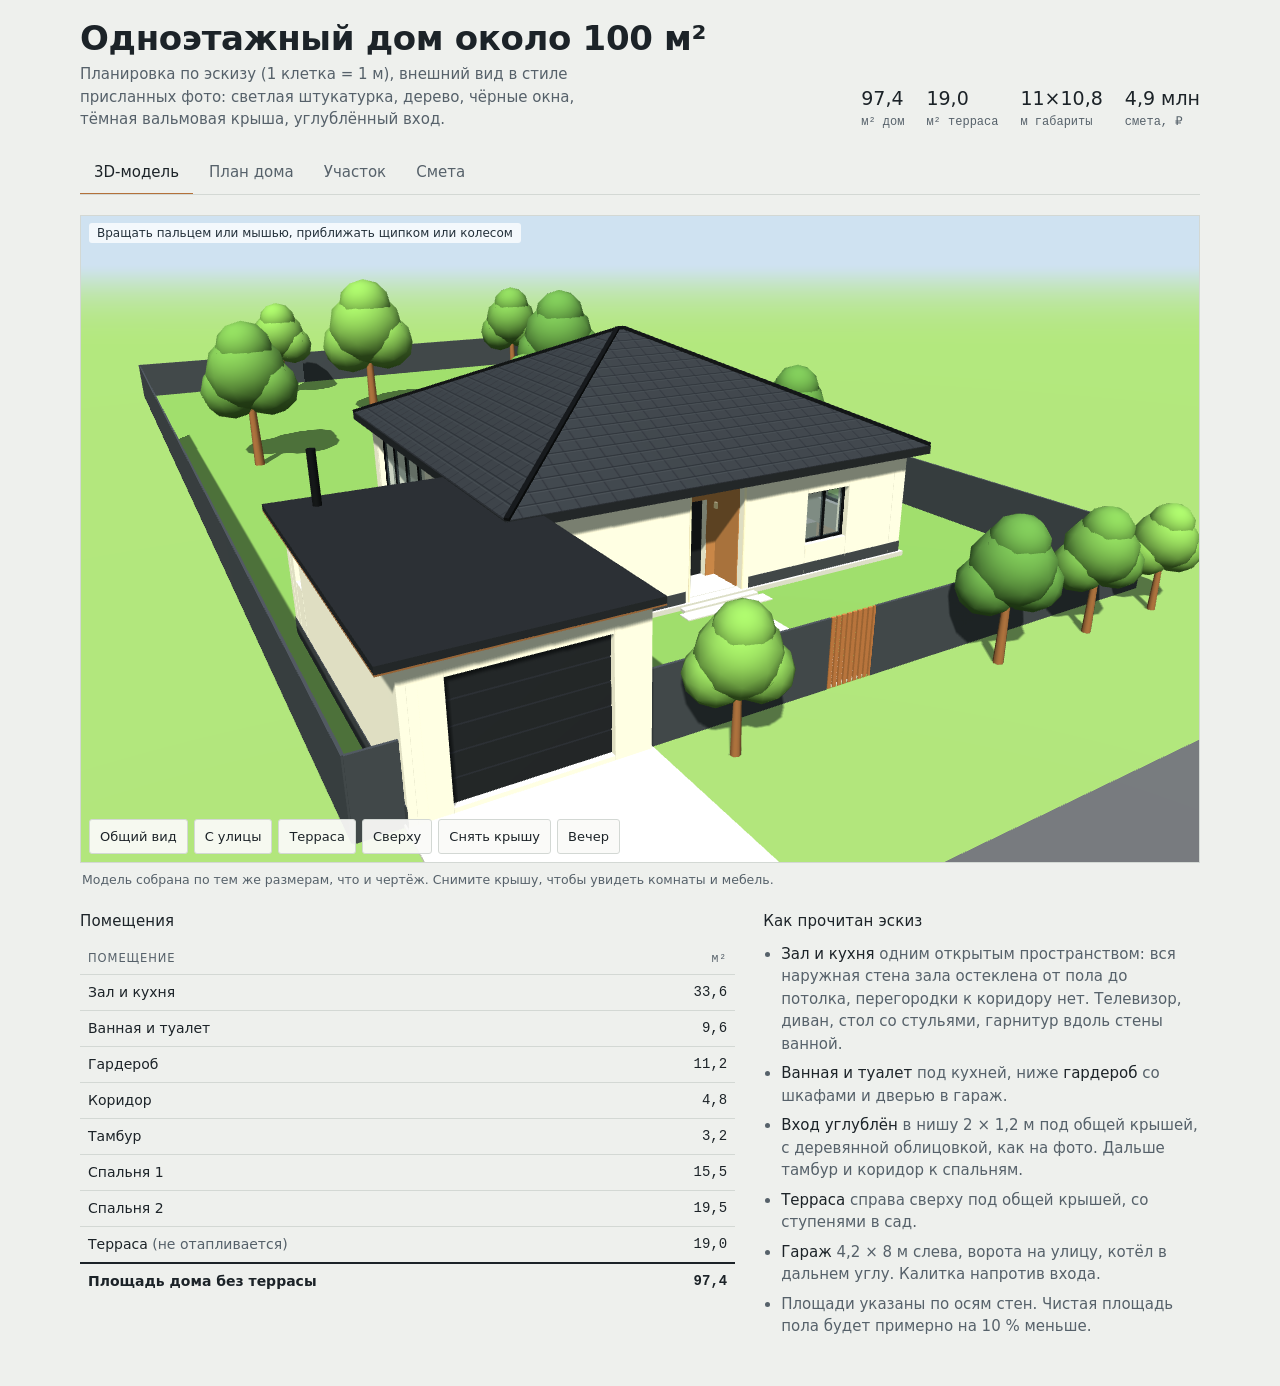
==== dom/index.html @ 4b1d280b "Добавить проект дома 100 м² (dom/) Co-Authored-By: Claude Opus 5.5 <noreply@anthropic.com> Claude-Se" ====
<!doctype html>
<html lang="ru">
<head>
<meta charset="utf-8">
<meta name="viewport" content="width=device-width, initial-scale=1, viewport-fit=cover">
<meta name="description" content="Одноэтажный дом около 100 м²: план, участок, 3D-модель и смета для Абакана.">
<title>Проект дома 100 м²</title>
<style>:root{color-scheme:light}body{margin:0}img{max-width:100%}[hidden]{display:none!important}</style>
<style>
/* Раскладка: шапка с цифрами, вкладки (3D / план / участок / смета), ниже экспликация помещений. Чертёжная бумага + дерево и антрацит из референсов. */
:root{
  --bg:#eef0ed; --surface:#fafaf8; --ink:#1c2328; --ink2:#56616a; --line:#d3d8d4;
  --wood:#b4713a; --wood-soft:#f3e6d6; --anth:#2c3238; --furn:#e6e9e5; --grass:#e0e9d8; --tree:#9dbb86; --conc:#dcdedb;
  --fl-wood:#efe6d7; --fl-tile:#e3e7e6; --fl-deck:#ead9c3; --wall:#1c2328; --ok:#3d7a4a;
  --f-display:'Unbounded','Golos Text',system-ui,sans-serif;
  --f-body:'Golos Text',system-ui,-apple-system,'Segoe UI',sans-serif;
  --f-mono:'JetBrains Mono',ui-monospace,Menlo,monospace;
}
@media (prefers-color-scheme: dark){:root:not([data-theme="light"]){
  --bg:#121618; --surface:#1a1f22; --ink:#e8ebeb; --ink2:#98a3ab; --line:#2c353a;
  --wood:#d68e55; --wood-soft:#33281e; --anth:#3a424a; --furn:#283036; --grass:#1f2b1f; --tree:#40603a; --conc:#2c3236;
  --fl-wood:#2a2a26; --fl-tile:#24292c; --fl-deck:#33291f; --wall:#e8ebeb; --ok:#7cc48a; color-scheme:dark}}
:root[data-theme="dark"]{
  --bg:#121618; --surface:#1a1f22; --ink:#e8ebeb; --ink2:#98a3ab; --line:#2c353a;
  --wood:#d68e55; --wood-soft:#33281e; --anth:#3a424a; --furn:#283036; --grass:#1f2b1f; --tree:#40603a; --conc:#2c3236;
  --fl-wood:#2a2a26; --fl-tile:#24292c; --fl-deck:#33291f; --wall:#e8ebeb; --ok:#7cc48a; color-scheme:dark}
*{box-sizing:border-box}
body{background:var(--bg);color:var(--ink);font-family:var(--f-body);font-size:15px;line-height:1.5;
  padding-block:20px 48px;padding-left:max(16px,env(safe-area-inset-left,0px));padding-right:max(16px,env(safe-area-inset-right,0px))}
.wrap{max-width:1120px;margin:0 auto;display:flex;flex-direction:column;gap:20px}
header{display:flex;flex-wrap:wrap;gap:14px 32px;align-items:end;justify-content:space-between}
h1{font-family:var(--f-display);font-weight:600;font-size:clamp(22px,4.4vw,34px);line-height:1.1;margin:0;letter-spacing:-.01em;text-wrap:balance}
.sub{margin:6px 0 0;color:var(--ink2);max-width:52ch}
.facts{display:grid;grid-template-columns:repeat(4,auto);gap:6px 22px;font-family:var(--f-mono);font-size:12px;color:var(--ink2)}
.facts b{display:block;font-weight:500;font-size:19px;color:var(--ink);font-family:var(--f-display);font-variant-numeric:tabular-nums}
@media (max-width:520px){.facts{grid-template-columns:repeat(2,auto)}}
nav{display:flex;gap:2px;border-bottom:1px solid var(--line);overflow-x:auto;scrollbar-width:none}
nav button{font:inherit;font-weight:500;background:none;border:0;color:var(--ink2);padding:10px 14px;cursor:pointer;border-bottom:2px solid transparent;margin-bottom:-1px;white-space:nowrap}
nav button[aria-selected="true"]{color:var(--ink);border-bottom-color:var(--wood)}
button:focus-visible,input:focus-visible{outline:2px solid var(--wood);outline-offset:2px}
.stage{position:relative;height:clamp(420px,72vh,720px);background:#cfe2f1;border:1px solid var(--line);overflow:hidden}
.stage canvas{width:100%;height:100%;display:block;touch-action:none}
.tools{position:absolute;left:8px;right:8px;bottom:8px;display:flex;flex-wrap:wrap;gap:6px}
.tools button{font:inherit;font-size:13px;font-weight:500;background:rgba(250,250,248,.94);color:#1c2328;border:1px solid #d3d8d4;padding:7px 10px;cursor:pointer;border-radius:3px}
.tools button[aria-pressed="true"]{background:#2c3238;color:#fff;border-color:#2c3238}
.hint{position:absolute;top:8px;left:8px;right:8px;font-size:12px;color:#23303a;pointer-events:none}
.hint span{background:rgba(255,255,255,.75);padding:3px 8px;border-radius:3px}
.nogl{padding:40px 20px;color:#23303a}
.sheet{background:var(--surface);border:1px solid var(--line);padding:12px}
.scroll{overflow-x:auto}
.scroll svg{display:block;min-width:720px;width:100%;height:auto}
svg text{font-family:var(--f-body);fill:var(--ink);paint-order:stroke;stroke:var(--surface);stroke-width:.08;stroke-linejoin:round}
svg .mono{font-family:var(--f-mono)}
.cap{font-size:12.5px;color:var(--ink2);margin:8px 2px 0}
.cols{display:grid;grid-template-columns:minmax(0,3fr) minmax(0,2fr);gap:28px}
@media (max-width:820px){.cols{grid-template-columns:minmax(0,1fr)}}
h2{font-family:var(--f-display);font-weight:500;font-size:15px;margin:0 0 10px;letter-spacing:.01em}
table{width:100%;border-collapse:collapse;font-size:14px}
td,th{padding:7px 8px;border-bottom:1px solid var(--line);text-align:left;vertical-align:top}
th{font-size:11.5px;text-transform:uppercase;letter-spacing:.08em;color:var(--ink2);font-weight:500}
td.n,th.n{text-align:right;font-family:var(--f-mono);font-variant-numeric:tabular-nums;white-space:nowrap}
tr.tot td{font-weight:600;border-bottom:0;border-top:2px solid var(--ink)}
ul{margin:0;padding-left:18px;display:flex;flex-direction:column;gap:7px;color:var(--ink2)}
ul b{color:var(--ink);font-weight:500}
/* смета */
.est-top{display:flex;flex-wrap:wrap;gap:16px 28px;align-items:end;justify-content:space-between;margin-bottom:14px}
.big{font-family:var(--f-display);font-weight:600;font-size:clamp(26px,5vw,38px);line-height:1;font-variant-numeric:tabular-nums}
.big small{font-family:var(--f-body);font-weight:400;font-size:14px;color:var(--ink2);display:block;margin-top:6px}
.split{display:flex;flex-wrap:wrap;gap:6px 20px;font-family:var(--f-mono);font-size:13px;color:var(--ink2)}
.split b{color:var(--ink);font-weight:500}
.toggles{display:flex;flex-wrap:wrap;gap:8px 18px;margin:0 0 12px}
.toggles label{display:flex;gap:7px;align-items:center;cursor:pointer;font-size:14px}
.toggles input{accent-color:var(--wood);width:17px;height:17px}
.est td{padding:8px 6px}
.est .g td{background:var(--wood-soft);font-weight:600;border-bottom:0}
.est .g td.n{font-weight:600}
.est .nm{font-size:14px}
.est .q{display:block;font-size:12px;color:var(--ink2);font-family:var(--f-mono)}
.est .src{font-family:var(--f-body);font-size:11px;color:var(--ink2);border:1px solid var(--line);padding:0 5px;border-radius:9px;margin-left:4px;white-space:nowrap}
.est .src.p{color:var(--ok);border-color:currentColor}
.est input{width:82px;font:inherit;font-family:var(--f-mono);font-size:13px;text-align:right;padding:4px 6px;border:1px solid var(--line);background:var(--surface);color:var(--ink);border-radius:3px}
.est tr.off{opacity:.38}
@media (max-width:520px){.est input{width:68px;font-size:12.5px;padding:4px}.est td{padding:7px 3px}.est .nm{font-size:13px}.est th{font-size:10.5px;letter-spacing:.04em}}
.est tfoot td{font-weight:600;border-top:2px solid var(--ink);border-bottom:0}
.note{background:var(--surface);border:1px solid var(--line);padding:12px 14px;font-size:13.5px;color:var(--ink2)}
.note b{color:var(--ink);font-weight:500}
.note a{color:var(--wood)}
.srcs{font-size:12.5px;color:var(--ink2);margin-top:10px;display:flex;flex-direction:column;gap:3px}
.srcs a{color:var(--wood);word-break:break-word}
</style>
</head>
<body>


<div class="wrap">
  <header>
    <div>
      <h1>Одноэтажный дом около 100 м²</h1>
      <p class="sub">Планировка по эскизу (1 клетка = 1 м), внешний вид в стиле присланных фото: светлая штукатурка, дерево, чёрные окна, тёмная вальмовая крыша, углублённый вход.</p>
    </div>
    <div class="facts">
      <span><b id="f-area">99,8</b>м² дом</span>
      <span><b>19,0</b>м² терраса</span>
      <span><b>11×10,8</b>м габариты</span>
      <span><b id="f-cost">—</b>смета, ₽</span>
    </div>
  </header>

  <nav role="tablist" aria-label="Разделы">
    <button role="tab" id="t-3d" aria-selected="true" data-tab="3d">3D-модель</button>
    <button role="tab" id="t-plan" aria-selected="false" data-tab="plan">План дома</button>
    <button role="tab" id="t-site" aria-selected="false" data-tab="site">Участок</button>
    <button role="tab" id="t-cost" aria-selected="false" data-tab="cost">Смета</button>
  </nav>

  <section id="v-3d">
    <div class="stage" id="stage">
      <div class="hint"><span>Вращать пальцем или мышью, приближать щипком или колесом</span></div>
      <div class="tools">
        <button data-cam="main">Общий вид</button>
        <button data-cam="front">С улицы</button>
        <button data-cam="back">Терраса</button>
        <button data-cam="top">Сверху</button>
        <button id="b-roof" aria-pressed="false">Снять крышу</button>
        <button id="b-night" aria-pressed="false">Вечер</button>
      </div>
    </div>
    <p class="cap">Модель собрана по тем же размерам, что и чертёж. Снимите крышу, чтобы увидеть комнаты и мебель.</p>
  </section>

  <section id="v-plan" hidden>
    <div class="sheet scroll" id="plan"></div>
    <p class="cap">Размеры в метрах по осям стен. Сверху сад и терраса, снизу улица. Наружные стены 400 мм, несущая стена между коридором и спальнями 300 мм, перегородки 100 мм.</p>
  </section>

  <section id="v-site" hidden>
    <div class="sheet scroll" id="site"></div>
    <p class="cap">Участок принят 20 × 40 м (800 м²). Дом отступает от забора на 5 м, гараж выходит воротами на улицу, как на эскизе. Если участок другой формы, расстановку пересчитаю.</p>
  </section>

  <section id="v-cost" hidden>
    <div class="est-top">
      <div class="big"><span id="e-total">—</span> ₽<small>цены для Абакана, осень 2026 года: коробка из газобетона, крыша, окна, двери, фасад, гараж, без внутренней отделки</small></div>
      <div class="split" id="e-split"></div>
    </div>
    <div class="toggles">
      <label><input type="checkbox" id="o-work" checked> Работы бригады</label>
      <label><input type="checkbox" id="o-facade" checked> Фасад и терраса</label>
      <label><input type="checkbox" id="o-annex" checked> Гараж</label>
    </div>
    <div class="sheet scroll" style="padding:4px 8px">
      <table class="est">
        <thead><tr><th>Позиция и объём</th><th class="n">Цена, ₽</th><th class="n">Сумма, ₽</th></tr></thead>
        <tbody id="e-body"></tbody>
        <tfoot><tr><td>Итого с резервом 7 %</td><td></td><td class="n" id="e-foot">—</td></tr></tfoot>
      </table>
    </div>
    <p class="cap">Объёмы посчитаны по чертежу автоматически. Цены можно менять прямо в таблице: итог пересчитается.</p>
    <div class="note" style="margin-top:12px">
      <b>Как читать цены.</b> Смета посчитана для Абакана. Зелёная метка «прайс» означает цену из открытого прайса: бетон из абаканского прайса, работы из прайса 2026 года по Иркутску как ближайшего сибирского региона. Метка «оценка» означает типичную цену по Сибири на осень 2026 года, её стоит уточнить у поставщиков в Абакане. Точность итога примерно ±15 %.<br><br>
      <b>Не входит:</b> внутренняя отделка и межкомнатные двери, электрика, вода, канализация, отопление и котёл, септик, забор и калитка, проект и подключения к сетям.
      <div class="srcs">
        <span>Источники:</span>
        <a href="https://betonservice19.ru/price.html" target="_blank" rel="noopener">Бетон-Сервис, Абакан — прайс на бетон</a>
        <a href="https://mdom38.ru/ceni-na-stroitelnie-raboti.asp" target="_blank" rel="noopener">Цены на строительные работы 2026, Иркутск</a>
        <a href="https://stroy-abakan.ru/building/gazobeton/" target="_blank" rel="noopener">Дома из газобетона в Абакане — цены под ключ для сравнения</a>
      </div>
    </div>
  </section>

  <div class="cols">
    <div>
      <h2>Помещения</h2>
      <table>
        <thead><tr><th>Помещение</th><th class="n">м²</th></tr></thead>
        <tbody id="rooms"></tbody>
      </table>
    </div>
    <div>
      <h2>Как прочитан эскиз</h2>
      <ul>
        <li><b>Зал и кухня</b> одним открытым пространством: вся наружная стена зала остеклена от пола до потолка, перегородки к коридору нет. Телевизор, диван, стол со стульями, гарнитур вдоль стены ванной.</li>
        <li><b>Ванная и туалет</b> под кухней, ниже <b>гардероб</b> со шкафами и дверью в гараж.</li>
        <li><b>Вход углублён</b> в нишу 2 × 1,2 м под общей крышей, с деревянной облицовкой, как на фото. Дальше тамбур и коридор к спальням.</li>
        <li><b>Терраса</b> справа сверху под общей крышей, со ступенями в сад.</li>
        <li><b>Гараж</b> 4,2 × 8 м слева, ворота на улицу, котёл в дальнем углу. Калитка напротив входа.</li>
        <li>Площади указаны по осям стен. Чистая площадь пола будет примерно на 10 % меньше.</li>
      </ul>
    </div>
  </div>
</div>

<script>/* three.js r128, MIT */
/**
 * @license
 * Copyright 2010-2021 Three.js Authors
 * SPDX-License-Identifier: MIT
 */
!function(t,e){"object"==typeof exports&&"undefined"!=typeof module?e(exports):"function"==typeof define&&define.amd?define(["exports"],e):e((t="undefined"!=typeof globalThis?globalThis:t||self).THREE={})}(this,(function(t){"use strict";const e="128",n=100,i=300,r=301,s=302,a=303,o=304,l=306,c=307,h=1e3,u=1001,d=1002,p=1003,m=1004,f=1005,g=1006,v=1007,y=1008,x=1009,_=1012,w=1014,b=1015,M=1016,S=1020,T=1022,E=1023,A=1026,L=1027,R=33776,C=33777,P=33778,D=33779,I=35840,N=35841,B=35842,z=35843,F=37492,O=37496,H=2300,G=2301,U=2302,k=2400,V=2401,W=2402,j=2500,q=2501,X=3e3,Y=3001,Z=3007,J=3002,Q=3004,K=3005,$=3006,tt=7680,et=35044,nt=35048,it="300 es";class rt{addEventListener(t,e){void 0===this._listeners&&(this._listeners={});const n=this._listeners;void 0===n[t]&&(n[t]=[]),-1===n[t].indexOf(e)&&n[t].push(e)}hasEventListener(t,e){if(void 0===this._listeners)return!1;const n=this._listeners;return void 0!==n[t]&&-1!==n[t].indexOf(e)}removeEventListener(t,e){if(void 0===this._listeners)return;const n=this._listeners[t];if(void 0!==n){const t=n.indexOf(e);-1!==t&&n.splice(t,1)}}dispatchEvent(t){if(void 0===this._listeners)return;const e=this._listeners[t.type];if(void 0!==e){t.target=this;const n=e.slice(0);for(let e=0,i=n.length;e<i;e++)n[e].call(this,t);t.target=null}}}const st=[];for(let t=0;t<256;t++)st[t]=(t<16?"0":"")+t.toString(16);let at=1234567;const ot=Math.PI/180,lt=180/Math.PI;function ct(){const t=4294967295*Math.random()|0,e=4294967295*Math.random()|0,n=4294967295*Math.random()|0,i=4294967295*Math.random()|0;return(st[255&t]+st[t>>8&255]+st[t>>16&255]+st[t>>24&255]+"-"+st[255&e]+st[e>>8&255]+"-"+st[e>>16&15|64]+st[e>>24&255]+"-"+st[63&n|128]+st[n>>8&255]+"-"+st[n>>16&255]+st[n>>24&255]+st[255&i]+st[i>>8&255]+st[i>>16&255]+st[i>>24&255]).toUpperCase()}function ht(t,e,n){return Math.max(e,Math.min(n,t))}function ut(t,e){return(t%e+e)%e}function dt(t,e,n){return(1-n)*t+n*e}function pt(t){return 0==(t&t-1)&&0!==t}function mt(t){return Math.pow(2,Math.ceil(Math.log(t)/Math.LN2))}function ft(t){return Math.pow(2,Math.floor(Math.log(t)/Math.LN2))}var gt=Object.freeze({__proto__:null,DEG2RAD:ot,RAD2DEG:lt,generateUUID:ct,clamp:ht,euclideanModulo:ut,mapLinear:function(t,e,n,i,r){return i+(t-e)*(r-i)/(n-e)},inverseLerp:function(t,e,n){return t!==e?(n-t)/(e-t):0},lerp:dt,damp:function(t,e,n,i){return dt(t,e,1-Math.exp(-n*i))},pingpong:function(t,e=1){return e-Math.abs(ut(t,2*e)-e)},smoothstep:function(t,e,n){return t<=e?0:t>=n?1:(t=(t-e)/(n-e))*t*(3-2*t)},smootherstep:function(t,e,n){return t<=e?0:t>=n?1:(t=(t-e)/(n-e))*t*t*(t*(6*t-15)+10)},randInt:function(t,e){return t+Math.floor(Math.random()*(e-t+1))},randFloat:function(t,e){return t+Math.random()*(e-t)},randFloatSpread:function(t){return t*(.5-Math.random())},seededRandom:function(t){return void 0!==t&&(at=t%2147483647),at=16807*at%2147483647,(at-1)/2147483646},degToRad:function(t){return t*ot},radToDeg:function(t){return t*lt},isPowerOfTwo:pt,ceilPowerOfTwo:mt,floorPowerOfTwo:ft,setQuaternionFromProperEuler:function(t,e,n,i,r){const s=Math.cos,a=Math.sin,o=s(n/2),l=a(n/2),c=s((e+i)/2),h=a((e+i)/2),u=s((e-i)/2),d=a((e-i)/2),p=s((i-e)/2),m=a((i-e)/2);switch(r){case"XYX":t.set(o*h,l*u,l*d,o*c);break;case"YZY":t.set(l*d,o*h,l*u,o*c);break;case"ZXZ":t.set(l*u,l*d,o*h,o*c);break;case"XZX":t.set(o*h,l*m,l*p,o*c);break;case"YXY":t.set(l*p,o*h,l*m,o*c);break;case"ZYZ":t.set(l*m,l*p,o*h,o*c);break;default:console.warn("THREE.MathUtils: .setQuaternionFromProperEuler() encountered an unknown order: "+r)}}});class vt{constructor(t=0,e=0){this.x=t,this.y=e}get width(){return this.x}set width(t){this.x=t}get height(){return this.y}set height(t){this.y=t}set(t,e){return this.x=t,this.y=e,this}setScalar(t){return this.x=t,this.y=t,this}setX(t){return this.x=t,this}setY(t){return this.y=t,this}setComponent(t,e){switch(t){case 0:this.x=e;break;case 1:this.y=e;break;default:throw new Error("index is out of range: "+t)}return this}getComponent(t){switch(t){case 0:return this.x;case 1:return this.y;default:throw new Error("index is out of range: "+t)}}clone(){return new this.constructor(this.x,this.y)}copy(t){return this.x=t.x,this.y=t.y,this}add(t,e){return void 0!==e?(console.warn("THREE.Vector2: .add() now only accepts one argument. Use .addVectors( a, b ) instead."),this.addVectors(t,e)):(this.x+=t.x,this.y+=t.y,this)}addScalar(t){return this.x+=t,this.y+=t,this}addVectors(t,e){return this.x=t.x+e.x,this.y=t.y+e.y,this}addScaledVector(t,e){return this.x+=t.x*e,this.y+=t.y*e,this}sub(t,e){return void 0!==e?(console.warn("THREE.Vector2: .sub() now only accepts one argument. Use .subVectors( a, b ) instead."),this.subVectors(t,e)):(this.x-=t.x,this.y-=t.y,this)}subScalar(t){return this.x-=t,this.y-=t,this}subVectors(t,e){return this.x=t.x-e.x,this.y=t.y-e.y,this}multiply(t){return this.x*=t.x,this.y*=t.y,this}multiplyScalar(t){return this.x*=t,this.y*=t,this}divide(t){return this.x/=t.x,this.y/=t.y,this}divideScalar(t){return this.multiplyScalar(1/t)}applyMatrix3(t){const e=this.x,n=this.y,i=t.elements;return this.x=i[0]*e+i[3]*n+i[6],this.y=i[1]*e+i[4]*n+i[7],this}min(t){return this.x=Math.min(this.x,t.x),this.y=Math.min(this.y,t.y),this}max(t){return this.x=Math.max(this.x,t.x),this.y=Math.max(this.y,t.y),this}clamp(t,e){return this.x=Math.max(t.x,Math.min(e.x,this.x)),this.y=Math.max(t.y,Math.min(e.y,this.y)),this}clampScalar(t,e){return this.x=Math.max(t,Math.min(e,this.x)),this.y=Math.max(t,Math.min(e,this.y)),this}clampLength(t,e){const n=this.length();return this.divideScalar(n||1).multiplyScalar(Math.max(t,Math.min(e,n)))}floor(){return this.x=Math.floor(this.x),this.y=Math.floor(this.y),this}ceil(){return this.x=Math.ceil(this.x),this.y=Math.ceil(this.y),this}round(){return this.x=Math.round(this.x),this.y=Math.round(this.y),this}roundToZero(){return this.x=this.x<0?Math.ceil(this.x):Math.floor(this.x),this.y=this.y<0?Math.ceil(this.y):Math.floor(this.y),this}negate(){return this.x=-this.x,this.y=-this.y,this}dot(t){return this.x*t.x+this.y*t.y}cross(t){return this.x*t.y-this.y*t.x}lengthSq(){return this.x*this.x+this.y*this.y}length(){return Math.sqrt(this.x*this.x+this.y*this.y)}manhattanLength(){return Math.abs(this.x)+Math.abs(this.y)}normalize(){return this.divideScalar(this.length()||1)}angle(){return Math.atan2(-this.y,-this.x)+Math.PI}distanceTo(t){return Math.sqrt(this.distanceToSquared(t))}distanceToSquared(t){const e=this.x-t.x,n=this.y-t.y;return e*e+n*n}manhattanDistanceTo(t){return Math.abs(this.x-t.x)+Math.abs(this.y-t.y)}setLength(t){return this.normalize().multiplyScalar(t)}lerp(t,e){return this.x+=(t.x-this.x)*e,this.y+=(t.y-this.y)*e,this}lerpVectors(t,e,n){return this.x=t.x+(e.x-t.x)*n,this.y=t.y+(e.y-t.y)*n,this}equals(t){return t.x===this.x&&t.y===this.y}fromArray(t,e=0){return this.x=t[e],this.y=t[e+1],this}toArray(t=[],e=0){return t[e]=this.x,t[e+1]=this.y,t}fromBufferAttribute(t,e,n){return void 0!==n&&console.warn("THREE.Vector2: offset has been removed from .fromBufferAttribute()."),this.x=t.getX(e),this.y=t.getY(e),this}rotateAround(t,e){const n=Math.cos(e),i=Math.sin(e),r=this.x-t.x,s=this.y-t.y;return this.x=r*n-s*i+t.x,this.y=r*i+s*n+t.y,this}random(){return this.x=Math.random(),this.y=Math.random(),this}}vt.prototype.isVector2=!0;class yt{constructor(){this.elements=[1,0,0,0,1,0,0,0,1],arguments.length>0&&console.error("THREE.Matrix3: the constructor no longer reads arguments. use .set() instead.")}set(t,e,n,i,r,s,a,o,l){const c=this.elements;return c[0]=t,c[1]=i,c[2]=a,c[3]=e,c[4]=r,c[5]=o,c[6]=n,c[7]=s,c[8]=l,this}identity(){return this.set(1,0,0,0,1,0,0,0,1),this}copy(t){const e=this.elements,n=t.elements;return e[0]=n[0],e[1]=n[1],e[2]=n[2],e[3]=n[3],e[4]=n[4],e[5]=n[5],e[6]=n[6],e[7]=n[7],e[8]=n[8],this}extractBasis(t,e,n){return t.setFromMatrix3Column(this,0),e.setFromMatrix3Column(this,1),n.setFromMatrix3Column(this,2),this}setFromMatrix4(t){const e=t.elements;return this.set(e[0],e[4],e[8],e[1],e[5],e[9],e[2],e[6],e[10]),this}multiply(t){return this.multiplyMatrices(this,t)}premultiply(t){return this.multiplyMatrices(t,this)}multiplyMatrices(t,e){const n=t.elements,i=e.elements,r=this.elements,s=n[0],a=n[3],o=n[6],l=n[1],c=n[4],h=n[7],u=n[2],d=n[5],p=n[8],m=i[0],f=i[3],g=i[6],v=i[1],y=i[4],x=i[7],_=i[2],w=i[5],b=i[8];return r[0]=s*m+a*v+o*_,r[3]=s*f+a*y+o*w,r[6]=s*g+a*x+o*b,r[1]=l*m+c*v+h*_,r[4]=l*f+c*y+h*w,r[7]=l*g+c*x+h*b,r[2]=u*m+d*v+p*_,r[5]=u*f+d*y+p*w,r[8]=u*g+d*x+p*b,this}multiplyScalar(t){const e=this.elements;return e[0]*=t,e[3]*=t,e[6]*=t,e[1]*=t,e[4]*=t,e[7]*=t,e[2]*=t,e[5]*=t,e[8]*=t,this}determinant(){const t=this.elements,e=t[0],n=t[1],i=t[2],r=t[3],s=t[4],a=t[5],o=t[6],l=t[7],c=t[8];return e*s*c-e*a*l-n*r*c+n*a*o+i*r*l-i*s*o}invert(){const t=this.elements,e=t[0],n=t[1],i=t[2],r=t[3],s=t[4],a=t[5],o=t[6],l=t[7],c=t[8],h=c*s-a*l,u=a*o-c*r,d=l*r-s*o,p=e*h+n*u+i*d;if(0===p)return this.set(0,0,0,0,0,0,0,0,0);const m=1/p;return t[0]=h*m,t[1]=(i*l-c*n)*m,t[2]=(a*n-i*s)*m,t[3]=u*m,t[4]=(c*e-i*o)*m,t[5]=(i*r-a*e)*m,t[6]=d*m,t[7]=(n*o-l*e)*m,t[8]=(s*e-n*r)*m,this}transpose(){let t;const e=this.elements;return t=e[1],e[1]=e[3],e[3]=t,t=e[2],e[2]=e[6],e[6]=t,t=e[5],e[5]=e[7],e[7]=t,this}getNormalMatrix(t){return this.setFromMatrix4(t).invert().transpose()}transposeIntoArray(t){const e=this.elements;return t[0]=e[0],t[1]=e[3],t[2]=e[6],t[3]=e[1],t[4]=e[4],t[5]=e[7],t[6]=e[2],t[7]=e[5],t[8]=e[8],this}setUvTransform(t,e,n,i,r,s,a){const o=Math.cos(r),l=Math.sin(r);return this.set(n*o,n*l,-n*(o*s+l*a)+s+t,-i*l,i*o,-i*(-l*s+o*a)+a+e,0,0,1),this}scale(t,e){const n=this.elements;return n[0]*=t,n[3]*=t,n[6]*=t,n[1]*=e,n[4]*=e,n[7]*=e,this}rotate(t){const e=Math.cos(t),n=Math.sin(t),i=this.elements,r=i[0],s=i[3],a=i[6],o=i[1],l=i[4],c=i[7];return i[0]=e*r+n*o,i[3]=e*s+n*l,i[6]=e*a+n*c,i[1]=-n*r+e*o,i[4]=-n*s+e*l,i[7]=-n*a+e*c,this}translate(t,e){const n=this.elements;return n[0]+=t*n[2],n[3]+=t*n[5],n[6]+=t*n[8],n[1]+=e*n[2],n[4]+=e*n[5],n[7]+=e*n[8],this}equals(t){const e=this.elements,n=t.elements;for(let t=0;t<9;t++)if(e[t]!==n[t])return!1;return!0}fromArray(t,e=0){for(let n=0;n<9;n++)this.elements[n]=t[n+e];return this}toArray(t=[],e=0){const n=this.elements;return t[e]=n[0],t[e+1]=n[1],t[e+2]=n[2],t[e+3]=n[3],t[e+4]=n[4],t[e+5]=n[5],t[e+6]=n[6],t[e+7]=n[7],t[e+8]=n[8],t}clone(){return(new this.constructor).fromArray(this.elements)}}let xt;yt.prototype.isMatrix3=!0;class _t{static getDataURL(t){if(/^data:/i.test(t.src))return t.src;if("undefined"==typeof HTMLCanvasElement)return t.src;let e;if(t instanceof HTMLCanvasElement)e=t;else{void 0===xt&&(xt=document.createElementNS("http://www.w3.org/1999/xhtml","canvas")),xt.width=t.width,xt.height=t.height;const n=xt.getContext("2d");t instanceof ImageData?n.putImageData(t,0,0):n.drawImage(t,0,0,t.width,t.height),e=xt}return e.width>2048||e.height>2048?(console.warn("THREE.ImageUtils.getDataURL: Image converted to jpg for performance reasons",t),e.toDataURL("image/jpeg",.6)):e.toDataURL("image/png")}}let wt=0;class bt extends rt{constructor(t=bt.DEFAULT_IMAGE,e=bt.DEFAULT_MAPPING,n=1001,i=1001,r=1006,s=1008,a=1023,o=1009,l=1,c=3e3){super(),Object.defineProperty(this,"id",{value:wt++}),this.uuid=ct(),this.name="",this.image=t,this.mipmaps=[],this.mapping=e,this.wrapS=n,this.wrapT=i,this.magFilter=r,this.minFilter=s,this.anisotropy=l,this.format=a,this.internalFormat=null,this.type=o,this.offset=new vt(0,0),this.repeat=new vt(1,1),this.center=new vt(0,0),this.rotation=0,this.matrixAutoUpdate=!0,this.matrix=new yt,this.generateMipmaps=!0,this.premultiplyAlpha=!1,this.flipY=!0,this.unpackAlignment=4,this.encoding=c,this.version=0,this.onUpdate=null}updateMatrix(){this.matrix.setUvTransform(this.offset.x,this.offset.y,this.repeat.x,this.repeat.y,this.rotation,this.center.x,this.center.y)}clone(){return(new this.constructor).copy(this)}copy(t){return this.name=t.name,this.image=t.image,this.mipmaps=t.mipmaps.slice(0),this.mapping=t.mapping,this.wrapS=t.wrapS,this.wrapT=t.wrapT,this.magFilter=t.magFilter,this.minFilter=t.minFilter,this.anisotropy=t.anisotropy,this.format=t.format,this.internalFormat=t.internalFormat,this.type=t.type,this.offset.copy(t.offset),this.repeat.copy(t.repeat),this.center.copy(t.center),this.rotation=t.rotation,this.matrixAutoUpdate=t.matrixAutoUpdate,this.matrix.copy(t.matrix),this.generateMipmaps=t.generateMipmaps,this.premultiplyAlpha=t.premultiplyAlpha,this.flipY=t.flipY,this.unpackAlignment=t.unpackAlignment,this.encoding=t.encoding,this}toJSON(t){const e=void 0===t||"string"==typeof t;if(!e&&void 0!==t.textures[this.uuid])return t.textures[this.uuid];const n={metadata:{version:4.5,type:"Texture",generator:"Texture.toJSON"},uuid:this.uuid,name:this.name,mapping:this.mapping,repeat:[this.repeat.x,this.repeat.y],offset:[this.offset.x,this.offset.y],center:[this.center.x,this.center.y],rotation:this.rotation,wrap:[this.wrapS,this.wrapT],format:this.format,type:this.type,encoding:this.encoding,minFilter:this.minFilter,magFilter:this.magFilter,anisotropy:this.anisotropy,flipY:this.flipY,premultiplyAlpha:this.premultiplyAlpha,unpackAlignment:this.unpackAlignment};if(void 0!==this.image){const i=this.image;if(void 0===i.uuid&&(i.uuid=ct()),!e&&void 0===t.images[i.uuid]){let e;if(Array.isArray(i)){e=[];for(let t=0,n=i.length;t<n;t++)i[t].isDataTexture?e.push(Mt(i[t].image)):e.push(Mt(i[t]))}else e=Mt(i);t.images[i.uuid]={uuid:i.uuid,url:e}}n.image=i.uuid}return e||(t.textures[this.uuid]=n),n}dispose(){this.dispatchEvent({type:"dispose"})}transformUv(t){if(this.mapping!==i)return t;if(t.applyMatrix3(this.matrix),t.x<0||t.x>1)switch(this.wrapS){case h:t.x=t.x-Math.floor(t.x);break;case u:t.x=t.x<0?0:1;break;case d:1===Math.abs(Math.floor(t.x)%2)?t.x=Math.ceil(t.x)-t.x:t.x=t.x-Math.floor(t.x)}if(t.y<0||t.y>1)switch(this.wrapT){case h:t.y=t.y-Math.floor(t.y);break;case u:t.y=t.y<0?0:1;break;case d:1===Math.abs(Math.floor(t.y)%2)?t.y=Math.ceil(t.y)-t.y:t.y=t.y-Math.floor(t.y)}return this.flipY&&(t.y=1-t.y),t}set needsUpdate(t){!0===t&&this.version++}}function Mt(t){return"undefined"!=typeof HTMLImageElement&&t instanceof HTMLImageElement||"undefined"!=typeof HTMLCanvasElement&&t instanceof HTMLCanvasElement||"undefined"!=typeof ImageBitmap&&t instanceof ImageBitmap?_t.getDataURL(t):t.data?{data:Array.prototype.slice.call(t.data),width:t.width,height:t.height,type:t.data.constructor.name}:(console.warn("THREE.Texture: Unable to serialize Texture."),{})}bt.DEFAULT_IMAGE=void 0,bt.DEFAULT_MAPPING=i,bt.prototype.isTexture=!0;class St{constructor(t=0,e=0,n=0,i=1){this.x=t,this.y=e,this.z=n,this.w=i}get width(){return this.z}set width(t){this.z=t}get height(){return this.w}set height(t){this.w=t}set(t,e,n,i){return this.x=t,this.y=e,this.z=n,this.w=i,this}setScalar(t){return this.x=t,this.y=t,this.z=t,this.w=t,this}setX(t){return this.x=t,this}setY(t){return this.y=t,this}setZ(t){return this.z=t,this}setW(t){return this.w=t,this}setComponent(t,e){switch(t){case 0:this.x=e;break;case 1:this.y=e;break;case 2:this.z=e;break;case 3:this.w=e;break;default:throw new Error("index is out of range: "+t)}return this}getComponent(t){switch(t){case 0:return this.x;case 1:return this.y;case 2:return this.z;case 3:return this.w;default:throw new Error("index is out of range: "+t)}}clone(){return new this.constructor(this.x,this.y,this.z,this.w)}copy(t){return this.x=t.x,this.y=t.y,this.z=t.z,this.w=void 0!==t.w?t.w:1,this}add(t,e){return void 0!==e?(console.warn("THREE.Vector4: .add() now only accepts one argument. Use .addVectors( a, b ) instead."),this.addVectors(t,e)):(this.x+=t.x,this.y+=t.y,this.z+=t.z,this.w+=t.w,this)}addScalar(t){return this.x+=t,this.y+=t,this.z+=t,this.w+=t,this}addVectors(t,e){return this.x=t.x+e.x,this.y=t.y+e.y,this.z=t.z+e.z,this.w=t.w+e.w,this}addScaledVector(t,e){return this.x+=t.x*e,this.y+=t.y*e,this.z+=t.z*e,this.w+=t.w*e,this}sub(t,e){return void 0!==e?(console.warn("THREE.Vector4: .sub() now only accepts one argument. Use .subVectors( a, b ) instead."),this.subVectors(t,e)):(this.x-=t.x,this.y-=t.y,this.z-=t.z,this.w-=t.w,this)}subScalar(t){return this.x-=t,this.y-=t,this.z-=t,this.w-=t,this}subVectors(t,e){return this.x=t.x-e.x,this.y=t.y-e.y,this.z=t.z-e.z,this.w=t.w-e.w,this}multiply(t){return this.x*=t.x,this.y*=t.y,this.z*=t.z,this.w*=t.w,this}multiplyScalar(t){return this.x*=t,this.y*=t,this.z*=t,this.w*=t,this}applyMatrix4(t){const e=this.x,n=this.y,i=this.z,r=this.w,s=t.elements;return this.x=s[0]*e+s[4]*n+s[8]*i+s[12]*r,this.y=s[1]*e+s[5]*n+s[9]*i+s[13]*r,this.z=s[2]*e+s[6]*n+s[10]*i+s[14]*r,this.w=s[3]*e+s[7]*n+s[11]*i+s[15]*r,this}divideScalar(t){return this.multiplyScalar(1/t)}setAxisAngleFromQuaternion(t){this.w=2*Math.acos(t.w);const e=Math.sqrt(1-t.w*t.w);return e<1e-4?(this.x=1,this.y=0,this.z=0):(this.x=t.x/e,this.y=t.y/e,this.z=t.z/e),this}setAxisAngleFromRotationMatrix(t){let e,n,i,r;const s=.01,a=.1,o=t.elements,l=o[0],c=o[4],h=o[8],u=o[1],d=o[5],p=o[9],m=o[2],f=o[6],g=o[10];if(Math.abs(c-u)<s&&Math.abs(h-m)<s&&Math.abs(p-f)<s){if(Math.abs(c+u)<a&&Math.abs(h+m)<a&&Math.abs(p+f)<a&&Math.abs(l+d+g-3)<a)return this.set(1,0,0,0),this;e=Math.PI;const t=(l+1)/2,o=(d+1)/2,v=(g+1)/2,y=(c+u)/4,x=(h+m)/4,_=(p+f)/4;return t>o&&t>v?t<s?(n=0,i=.707106781,r=.707106781):(n=Math.sqrt(t),i=y/n,r=x/n):o>v?o<s?(n=.707106781,i=0,r=.707106781):(i=Math.sqrt(o),n=y/i,r=_/i):v<s?(n=.707106781,i=.707106781,r=0):(r=Math.sqrt(v),n=x/r,i=_/r),this.set(n,i,r,e),this}let v=Math.sqrt((f-p)*(f-p)+(h-m)*(h-m)+(u-c)*(u-c));return Math.abs(v)<.001&&(v=1),this.x=(f-p)/v,this.y=(h-m)/v,this.z=(u-c)/v,this.w=Math.acos((l+d+g-1)/2),this}min(t){return this.x=Math.min(this.x,t.x),this.y=Math.min(this.y,t.y),this.z=Math.min(this.z,t.z),this.w=Math.min(this.w,t.w),this}max(t){return this.x=Math.max(this.x,t.x),this.y=Math.max(this.y,t.y),this.z=Math.max(this.z,t.z),this.w=Math.max(this.w,t.w),this}clamp(t,e){return this.x=Math.max(t.x,Math.min(e.x,this.x)),this.y=Math.max(t.y,Math.min(e.y,this.y)),this.z=Math.max(t.z,Math.min(e.z,this.z)),this.w=Math.max(t.w,Math.min(e.w,this.w)),this}clampScalar(t,e){return this.x=Math.max(t,Math.min(e,this.x)),this.y=Math.max(t,Math.min(e,this.y)),this.z=Math.max(t,Math.min(e,this.z)),this.w=Math.max(t,Math.min(e,this.w)),this}clampLength(t,e){const n=this.length();return this.divideScalar(n||1).multiplyScalar(Math.max(t,Math.min(e,n)))}floor(){return this.x=Math.floor(this.x),this.y=Math.floor(this.y),this.z=Math.floor(this.z),this.w=Math.floor(this.w),this}ceil(){return this.x=Math.ceil(this.x),this.y=Math.ceil(this.y),this.z=Math.ceil(this.z),this.w=Math.ceil(this.w),this}round(){return this.x=Math.round(this.x),this.y=Math.round(this.y),this.z=Math.round(this.z),this.w=Math.round(this.w),this}roundToZero(){return this.x=this.x<0?Math.ceil(this.x):Math.floor(this.x),this.y=this.y<0?Math.ceil(this.y):Math.floor(this.y),this.z=this.z<0?Math.ceil(this.z):Math.floor(this.z),this.w=this.w<0?Math.ceil(this.w):Math.floor(this.w),this}negate(){return this.x=-this.x,this.y=-this.y,this.z=-this.z,this.w=-this.w,this}dot(t){return this.x*t.x+this.y*t.y+this.z*t.z+this.w*t.w}lengthSq(){return this.x*this.x+this.y*this.y+this.z*this.z+this.w*this.w}length(){return Math.sqrt(this.x*this.x+this.y*this.y+this.z*this.z+this.w*this.w)}manhattanLength(){return Math.abs(this.x)+Math.abs(this.y)+Math.abs(this.z)+Math.abs(this.w)}normalize(){return this.divideScalar(this.length()||1)}setLength(t){return this.normalize().multiplyScalar(t)}lerp(t,e){return this.x+=(t.x-this.x)*e,this.y+=(t.y-this.y)*e,this.z+=(t.z-this.z)*e,this.w+=(t.w-this.w)*e,this}lerpVectors(t,e,n){return this.x=t.x+(e.x-t.x)*n,this.y=t.y+(e.y-t.y)*n,this.z=t.z+(e.z-t.z)*n,this.w=t.w+(e.w-t.w)*n,this}equals(t){return t.x===this.x&&t.y===this.y&&t.z===this.z&&t.w===this.w}fromArray(t,e=0){return this.x=t[e],this.y=t[e+1],this.z=t[e+2],this.w=t[e+3],this}toArray(t=[],e=0){return t[e]=this.x,t[e+1]=this.y,t[e+2]=this.z,t[e+3]=this.w,t}fromBufferAttribute(t,e,n){return void 0!==n&&console.warn("THREE.Vector4: offset has been removed from .fromBufferAttribute()."),this.x=t.getX(e),this.y=t.getY(e),this.z=t.getZ(e),this.w=t.getW(e),this}random(){return this.x=Math.random(),this.y=Math.random(),this.z=Math.random(),this.w=Math.random(),this}}St.prototype.isVector4=!0;class Tt extends rt{constructor(t,e,n){super(),this.width=t,this.height=e,this.depth=1,this.scissor=new St(0,0,t,e),this.scissorTest=!1,this.viewport=new St(0,0,t,e),n=n||{},this.texture=new bt(void 0,n.mapping,n.wrapS,n.wrapT,n.magFilter,n.minFilter,n.format,n.type,n.anisotropy,n.encoding),this.texture.image={},this.texture.image.width=t,this.texture.image.height=e,this.texture.image.depth=1,this.texture.generateMipmaps=void 0!==n.generateMipmaps&&n.generateMipmaps,this.texture.minFilter=void 0!==n.minFilter?n.minFilter:g,this.depthBuffer=void 0===n.depthBuffer||n.depthBuffer,this.stencilBuffer=void 0!==n.stencilBuffer&&n.stencilBuffer,this.depthTexture=void 0!==n.depthTexture?n.depthTexture:null}setTexture(t){t.image={width:this.width,height:this.height,depth:this.depth},this.texture=t}setSize(t,e,n=1){this.width===t&&this.height===e&&this.depth===n||(this.width=t,this.height=e,this.depth=n,this.texture.image.width=t,this.texture.image.height=e,this.texture.image.depth=n,this.dispose()),this.viewport.set(0,0,t,e),this.scissor.set(0,0,t,e)}clone(){return(new this.constructor).copy(this)}copy(t){return this.width=t.width,this.height=t.height,this.depth=t.depth,this.viewport.copy(t.viewport),this.texture=t.texture.clone(),this.depthBuffer=t.depthBuffer,this.stencilBuffer=t.stencilBuffer,this.depthTexture=t.depthTexture,this}dispose(){this.dispatchEvent({type:"dispose"})}}Tt.prototype.isWebGLRenderTarget=!0;class Et extends Tt{constructor(t,e,n){super(t,e,n),this.samples=4}copy(t){return super.copy.call(this,t),this.samples=t.samples,this}}Et.prototype.isWebGLMultisampleRenderTarget=!0;class At{constructor(t=0,e=0,n=0,i=1){this._x=t,this._y=e,this._z=n,this._w=i}static slerp(t,e,n,i){return console.warn("THREE.Quaternion: Static .slerp() has been deprecated. Use qm.slerpQuaternions( qa, qb, t ) instead."),n.slerpQuaternions(t,e,i)}static slerpFlat(t,e,n,i,r,s,a){let o=n[i+0],l=n[i+1],c=n[i+2],h=n[i+3];const u=r[s+0],d=r[s+1],p=r[s+2],m=r[s+3];if(0===a)return t[e+0]=o,t[e+1]=l,t[e+2]=c,void(t[e+3]=h);if(1===a)return t[e+0]=u,t[e+1]=d,t[e+2]=p,void(t[e+3]=m);if(h!==m||o!==u||l!==d||c!==p){let t=1-a;const e=o*u+l*d+c*p+h*m,n=e>=0?1:-1,i=1-e*e;if(i>Number.EPSILON){const r=Math.sqrt(i),s=Math.atan2(r,e*n);t=Math.sin(t*s)/r,a=Math.sin(a*s)/r}const r=a*n;if(o=o*t+u*r,l=l*t+d*r,c=c*t+p*r,h=h*t+m*r,t===1-a){const t=1/Math.sqrt(o*o+l*l+c*c+h*h);o*=t,l*=t,c*=t,h*=t}}t[e]=o,t[e+1]=l,t[e+2]=c,t[e+3]=h}static multiplyQuaternionsFlat(t,e,n,i,r,s){const a=n[i],o=n[i+1],l=n[i+2],c=n[i+3],h=r[s],u=r[s+1],d=r[s+2],p=r[s+3];return t[e]=a*p+c*h+o*d-l*u,t[e+1]=o*p+c*u+l*h-a*d,t[e+2]=l*p+c*d+a*u-o*h,t[e+3]=c*p-a*h-o*u-l*d,t}get x(){return this._x}set x(t){this._x=t,this._onChangeCallback()}get y(){return this._y}set y(t){this._y=t,this._onChangeCallback()}get z(){return this._z}set z(t){this._z=t,this._onChangeCallback()}get w(){return this._w}set w(t){this._w=t,this._onChangeCallback()}set(t,e,n,i){return this._x=t,this._y=e,this._z=n,this._w=i,this._onChangeCallback(),this}clone(){return new this.constructor(this._x,this._y,this._z,this._w)}copy(t){return this._x=t.x,this._y=t.y,this._z=t.z,this._w=t.w,this._onChangeCallback(),this}setFromEuler(t,e){if(!t||!t.isEuler)throw new Error("THREE.Quaternion: .setFromEuler() now expects an Euler rotation rather than a Vector3 and order.");const n=t._x,i=t._y,r=t._z,s=t._order,a=Math.cos,o=Math.sin,l=a(n/2),c=a(i/2),h=a(r/2),u=o(n/2),d=o(i/2),p=o(r/2);switch(s){case"XYZ":this._x=u*c*h+l*d*p,this._y=l*d*h-u*c*p,this._z=l*c*p+u*d*h,this._w=l*c*h-u*d*p;break;case"YXZ":this._x=u*c*h+l*d*p,this._y=l*d*h-u*c*p,this._z=l*c*p-u*d*h,this._w=l*c*h+u*d*p;break;case"ZXY":this._x=u*c*h-l*d*p,this._y=l*d*h+u*c*p,this._z=l*c*p+u*d*h,this._w=l*c*h-u*d*p;break;case"ZYX":this._x=u*c*h-l*d*p,this._y=l*d*h+u*c*p,this._z=l*c*p-u*d*h,this._w=l*c*h+u*d*p;break;case"YZX":this._x=u*c*h+l*d*p,this._y=l*d*h+u*c*p,this._z=l*c*p-u*d*h,this._w=l*c*h-u*d*p;break;case"XZY":this._x=u*c*h-l*d*p,this._y=l*d*h-u*c*p,this._z=l*c*p+u*d*h,this._w=l*c*h+u*d*p;break;default:console.warn("THREE.Quaternion: .setFromEuler() encountered an unknown order: "+s)}return!1!==e&&this._onChangeCallback(),this}setFromAxisAngle(t,e){const n=e/2,i=Math.sin(n);return this._x=t.x*i,this._y=t.y*i,this._z=t.z*i,this._w=Math.cos(n),this._onChangeCallback(),this}setFromRotationMatrix(t){const e=t.elements,n=e[0],i=e[4],r=e[8],s=e[1],a=e[5],o=e[9],l=e[2],c=e[6],h=e[10],u=n+a+h;if(u>0){const t=.5/Math.sqrt(u+1);this._w=.25/t,this._x=(c-o)*t,this._y=(r-l)*t,this._z=(s-i)*t}else if(n>a&&n>h){const t=2*Math.sqrt(1+n-a-h);this._w=(c-o)/t,this._x=.25*t,this._y=(i+s)/t,this._z=(r+l)/t}else if(a>h){const t=2*Math.sqrt(1+a-n-h);this._w=(r-l)/t,this._x=(i+s)/t,this._y=.25*t,this._z=(o+c)/t}else{const t=2*Math.sqrt(1+h-n-a);this._w=(s-i)/t,this._x=(r+l)/t,this._y=(o+c)/t,this._z=.25*t}return this._onChangeCallback(),this}setFromUnitVectors(t,e){let n=t.dot(e)+1;return n<Number.EPSILON?(n=0,Math.abs(t.x)>Math.abs(t.z)?(this._x=-t.y,this._y=t.x,this._z=0,this._w=n):(this._x=0,this._y=-t.z,this._z=t.y,this._w=n)):(this._x=t.y*e.z-t.z*e.y,this._y=t.z*e.x-t.x*e.z,this._z=t.x*e.y-t.y*e.x,this._w=n),this.normalize()}angleTo(t){return 2*Math.acos(Math.abs(ht(this.dot(t),-1,1)))}rotateTowards(t,e){const n=this.angleTo(t);if(0===n)return this;const i=Math.min(1,e/n);return this.slerp(t,i),this}identity(){return this.set(0,0,0,1)}invert(){return this.conjugate()}conjugate(){return this._x*=-1,this._y*=-1,this._z*=-1,this._onChangeCallback(),this}dot(t){return this._x*t._x+this._y*t._y+this._z*t._z+this._w*t._w}lengthSq(){return this._x*this._x+this._y*this._y+this._z*this._z+this._w*this._w}length(){return Math.sqrt(this._x*this._x+this._y*this._y+this._z*this._z+this._w*this._w)}normalize(){let t=this.length();return 0===t?(this._x=0,this._y=0,this._z=0,this._w=1):(t=1/t,this._x=this._x*t,this._y=this._y*t,this._z=this._z*t,this._w=this._w*t),this._onChangeCallback(),this}multiply(t,e){return void 0!==e?(console.warn("THREE.Quaternion: .multiply() now only accepts one argument. Use .multiplyQuaternions( a, b ) instead."),this.multiplyQuaternions(t,e)):this.multiplyQuaternions(this,t)}premultiply(t){return this.multiplyQuaternions(t,this)}multiplyQuaternions(t,e){const n=t._x,i=t._y,r=t._z,s=t._w,a=e._x,o=e._y,l=e._z,c=e._w;return this._x=n*c+s*a+i*l-r*o,this._y=i*c+s*o+r*a-n*l,this._z=r*c+s*l+n*o-i*a,this._w=s*c-n*a-i*o-r*l,this._onChangeCallback(),this}slerp(t,e){if(0===e)return this;if(1===e)return this.copy(t);const n=this._x,i=this._y,r=this._z,s=this._w;let a=s*t._w+n*t._x+i*t._y+r*t._z;if(a<0?(this._w=-t._w,this._x=-t._x,this._y=-t._y,this._z=-t._z,a=-a):this.copy(t),a>=1)return this._w=s,this._x=n,this._y=i,this._z=r,this;const o=1-a*a;if(o<=Number.EPSILON){const t=1-e;return this._w=t*s+e*this._w,this._x=t*n+e*this._x,this._y=t*i+e*this._y,this._z=t*r+e*this._z,this.normalize(),this._onChangeCallback(),this}const l=Math.sqrt(o),c=Math.atan2(l,a),h=Math.sin((1-e)*c)/l,u=Math.sin(e*c)/l;return this._w=s*h+this._w*u,this._x=n*h+this._x*u,this._y=i*h+this._y*u,this._z=r*h+this._z*u,this._onChangeCallback(),this}slerpQuaternions(t,e,n){this.copy(t).slerp(e,n)}equals(t){return t._x===this._x&&t._y===this._y&&t._z===this._z&&t._w===this._w}fromArray(t,e=0){return this._x=t[e],this._y=t[e+1],this._z=t[e+2],this._w=t[e+3],this._onChangeCallback(),this}toArray(t=[],e=0){return t[e]=this._x,t[e+1]=this._y,t[e+2]=this._z,t[e+3]=this._w,t}fromBufferAttribute(t,e){return this._x=t.getX(e),this._y=t.getY(e),this._z=t.getZ(e),this._w=t.getW(e),this}_onChange(t){return this._onChangeCallback=t,this}_onChangeCallback(){}}At.prototype.isQuaternion=!0;class Lt{constructor(t=0,e=0,n=0){this.x=t,this.y=e,this.z=n}set(t,e,n){return void 0===n&&(n=this.z),this.x=t,this.y=e,this.z=n,this}setScalar(t){return this.x=t,this.y=t,this.z=t,this}setX(t){return this.x=t,this}setY(t){return this.y=t,this}setZ(t){return this.z=t,this}setComponent(t,e){switch(t){case 0:this.x=e;break;case 1:this.y=e;break;case 2:this.z=e;break;default:throw new Error("index is out of range: "+t)}return this}getComponent(t){switch(t){case 0:return this.x;case 1:return this.y;case 2:return this.z;default:throw new Error("index is out of range: "+t)}}clone(){return new this.constructor(this.x,this.y,this.z)}copy(t){return this.x=t.x,this.y=t.y,this.z=t.z,this}add(t,e){return void 0!==e?(console.warn("THREE.Vector3: .add() now only accepts one argument. Use .addVectors( a, b ) instead."),this.addVectors(t,e)):(this.x+=t.x,this.y+=t.y,this.z+=t.z,this)}addScalar(t){return this.x+=t,this.y+=t,this.z+=t,this}addVectors(t,e){return this.x=t.x+e.x,this.y=t.y+e.y,this.z=t.z+e.z,this}addScaledVector(t,e){return this.x+=t.x*e,this.y+=t.y*e,this.z+=t.z*e,this}sub(t,e){return void 0!==e?(console.warn("THREE.Vector3: .sub() now only accepts one argument. Use .subVectors( a, b ) instead."),this.subVectors(t,e)):(this.x-=t.x,this.y-=t.y,this.z-=t.z,this)}subScalar(t){return this.x-=t,this.y-=t,this.z-=t,this}subVectors(t,e){return this.x=t.x-e.x,this.y=t.y-e.y,this.z=t.z-e.z,this}multiply(t,e){return void 0!==e?(console.warn("THREE.Vector3: .multiply() now only accepts one argument. Use .multiplyVectors( a, b ) instead."),this.multiplyVectors(t,e)):(this.x*=t.x,this.y*=t.y,this.z*=t.z,this)}multiplyScalar(t){return this.x*=t,this.y*=t,this.z*=t,this}multiplyVectors(t,e){return this.x=t.x*e.x,this.y=t.y*e.y,this.z=t.z*e.z,this}applyEuler(t){return t&&t.isEuler||console.error("THREE.Vector3: .applyEuler() now expects an Euler rotation rather than a Vector3 and order."),this.applyQuaternion(Ct.setFromEuler(t))}applyAxisAngle(t,e){return this.applyQuaternion(Ct.setFromAxisAngle(t,e))}applyMatrix3(t){const e=this.x,n=this.y,i=this.z,r=t.elements;return this.x=r[0]*e+r[3]*n+r[6]*i,this.y=r[1]*e+r[4]*n+r[7]*i,this.z=r[2]*e+r[5]*n+r[8]*i,this}applyNormalMatrix(t){return this.applyMatrix3(t).normalize()}applyMatrix4(t){const e=this.x,n=this.y,i=this.z,r=t.elements,s=1/(r[3]*e+r[7]*n+r[11]*i+r[15]);return this.x=(r[0]*e+r[4]*n+r[8]*i+r[12])*s,this.y=(r[1]*e+r[5]*n+r[9]*i+r[13])*s,this.z=(r[2]*e+r[6]*n+r[10]*i+r[14])*s,this}applyQuaternion(t){const e=this.x,n=this.y,i=this.z,r=t.x,s=t.y,a=t.z,o=t.w,l=o*e+s*i-a*n,c=o*n+a*e-r*i,h=o*i+r*n-s*e,u=-r*e-s*n-a*i;return this.x=l*o+u*-r+c*-a-h*-s,this.y=c*o+u*-s+h*-r-l*-a,this.z=h*o+u*-a+l*-s-c*-r,this}project(t){return this.applyMatrix4(t.matrixWorldInverse).applyMatrix4(t.projectionMatrix)}unproject(t){return this.applyMatrix4(t.projectionMatrixInverse).applyMatrix4(t.matrixWorld)}transformDirection(t){const e=this.x,n=this.y,i=this.z,r=t.elements;return this.x=r[0]*e+r[4]*n+r[8]*i,this.y=r[1]*e+r[5]*n+r[9]*i,this.z=r[2]*e+r[6]*n+r[10]*i,this.normalize()}divide(t){return this.x/=t.x,this.y/=t.y,this.z/=t.z,this}divideScalar(t){return this.multiplyScalar(1/t)}min(t){return this.x=Math.min(this.x,t.x),this.y=Math.min(this.y,t.y),this.z=Math.min(this.z,t.z),this}max(t){return this.x=Math.max(this.x,t.x),this.y=Math.max(this.y,t.y),this.z=Math.max(this.z,t.z),this}clamp(t,e){return this.x=Math.max(t.x,Math.min(e.x,this.x)),this.y=Math.max(t.y,Math.min(e.y,this.y)),this.z=Math.max(t.z,Math.min(e.z,this.z)),this}clampScalar(t,e){return this.x=Math.max(t,Math.min(e,this.x)),this.y=Math.max(t,Math.min(e,this.y)),this.z=Math.max(t,Math.min(e,this.z)),this}clampLength(t,e){const n=this.length();return this.divideScalar(n||1).multiplyScalar(Math.max(t,Math.min(e,n)))}floor(){return this.x=Math.floor(this.x),this.y=Math.floor(this.y),this.z=Math.floor(this.z),this}ceil(){return this.x=Math.ceil(this.x),this.y=Math.ceil(this.y),this.z=Math.ceil(this.z),this}round(){return this.x=Math.round(this.x),this.y=Math.round(this.y),this.z=Math.round(this.z),this}roundToZero(){return this.x=this.x<0?Math.ceil(this.x):Math.floor(this.x),this.y=this.y<0?Math.ceil(this.y):Math.floor(this.y),this.z=this.z<0?Math.ceil(this.z):Math.floor(this.z),this}negate(){return this.x=-this.x,this.y=-this.y,this.z=-this.z,this}dot(t){return this.x*t.x+this.y*t.y+this.z*t.z}lengthSq(){return this.x*this.x+this.y*this.y+this.z*this.z}length(){return Math.sqrt(this.x*this.x+this.y*this.y+this.z*this.z)}manhattanLength(){return Math.abs(this.x)+Math.abs(this.y)+Math.abs(this.z)}normalize(){return this.divideScalar(this.length()||1)}setLength(t){return this.normalize().multiplyScalar(t)}lerp(t,e){return this.x+=(t.x-this.x)*e,this.y+=(t.y-this.y)*e,this.z+=(t.z-this.z)*e,this}lerpVectors(t,e,n){return this.x=t.x+(e.x-t.x)*n,this.y=t.y+(e.y-t.y)*n,this.z=t.z+(e.z-t.z)*n,this}cross(t,e){return void 0!==e?(console.warn("THREE.Vector3: .cross() now only accepts one argument. Use .crossVectors( a, b ) instead."),this.crossVectors(t,e)):this.crossVectors(this,t)}crossVectors(t,e){const n=t.x,i=t.y,r=t.z,s=e.x,a=e.y,o=e.z;return this.x=i*o-r*a,this.y=r*s-n*o,this.z=n*a-i*s,this}projectOnVector(t){const e=t.lengthSq();if(0===e)return this.set(0,0,0);const n=t.dot(this)/e;return this.copy(t).multiplyScalar(n)}projectOnPlane(t){return Rt.copy(this).projectOnVector(t),this.sub(Rt)}reflect(t){return this.sub(Rt.copy(t).multiplyScalar(2*this.dot(t)))}angleTo(t){const e=Math.sqrt(this.lengthSq()*t.lengthSq());if(0===e)return Math.PI/2;const n=this.dot(t)/e;return Math.acos(ht(n,-1,1))}distanceTo(t){return Math.sqrt(this.distanceToSquared(t))}distanceToSquared(t){const e=this.x-t.x,n=this.y-t.y,i=this.z-t.z;return e*e+n*n+i*i}manhattanDistanceTo(t){return Math.abs(this.x-t.x)+Math.abs(this.y-t.y)+Math.abs(this.z-t.z)}setFromSpherical(t){return this.setFromSphericalCoords(t.radius,t.phi,t.theta)}setFromSphericalCoords(t,e,n){const i=Math.sin(e)*t;return this.x=i*Math.sin(n),this.y=Math.cos(e)*t,this.z=i*Math.cos(n),this}setFromCylindrical(t){return this.setFromCylindricalCoords(t.radius,t.theta,t.y)}setFromCylindricalCoords(t,e,n){return this.x=t*Math.sin(e),this.y=n,this.z=t*Math.cos(e),this}setFromMatrixPosition(t){const e=t.elements;return this.x=e[12],this.y=e[13],this.z=e[14],this}setFromMatrixScale(t){const e=this.setFromMatrixColumn(t,0).length(),n=this.setFromMatrixColumn(t,1).length(),i=this.setFromMatrixColumn(t,2).length();return this.x=e,this.y=n,this.z=i,this}setFromMatrixColumn(t,e){return this.fromArray(t.elements,4*e)}setFromMatrix3Column(t,e){return this.fromArray(t.elements,3*e)}equals(t){return t.x===this.x&&t.y===this.y&&t.z===this.z}fromArray(t,e=0){return this.x=t[e],this.y=t[e+1],this.z=t[e+2],this}toArray(t=[],e=0){return t[e]=this.x,t[e+1]=this.y,t[e+2]=this.z,t}fromBufferAttribute(t,e,n){return void 0!==n&&console.warn("THREE.Vector3: offset has been removed from .fromBufferAttribute()."),this.x=t.getX(e),this.y=t.getY(e),this.z=t.getZ(e),this}random(){return this.x=Math.random(),this.y=Math.random(),this.z=Math.random(),this}}Lt.prototype.isVector3=!0;const Rt=new Lt,Ct=new At;class Pt{constructor(t=new Lt(1/0,1/0,1/0),e=new Lt(-1/0,-1/0,-1/0)){this.min=t,this.max=e}set(t,e){return this.min.copy(t),this.max.copy(e),this}setFromArray(t){let e=1/0,n=1/0,i=1/0,r=-1/0,s=-1/0,a=-1/0;for(let o=0,l=t.length;o<l;o+=3){const l=t[o],c=t[o+1],h=t[o+2];l<e&&(e=l),c<n&&(n=c),h<i&&(i=h),l>r&&(r=l),c>s&&(s=c),h>a&&(a=h)}return this.min.set(e,n,i),this.max.set(r,s,a),this}setFromBufferAttribute(t){let e=1/0,n=1/0,i=1/0,r=-1/0,s=-1/0,a=-1/0;for(let o=0,l=t.count;o<l;o++){const l=t.getX(o),c=t.getY(o),h=t.getZ(o);l<e&&(e=l),c<n&&(n=c),h<i&&(i=h),l>r&&(r=l),c>s&&(s=c),h>a&&(a=h)}return this.min.set(e,n,i),this.max.set(r,s,a),this}setFromPoints(t){this.makeEmpty();for(let e=0,n=t.length;e<n;e++)this.expandByPoint(t[e]);return this}setFromCenterAndSize(t,e){const n=It.copy(e).multiplyScalar(.5);return this.min.copy(t).sub(n),this.max.copy(t).add(n),this}setFromObject(t){return this.makeEmpty(),this.expandByObject(t)}clone(){return(new this.constructor).copy(this)}copy(t){return this.min.copy(t.min),this.max.copy(t.max),this}makeEmpty(){return this.min.x=this.min.y=this.min.z=1/0,this.max.x=this.max.y=this.max.z=-1/0,this}isEmpty(){return this.max.x<this.min.x||this.max.y<this.min.y||this.max.z<this.min.z}getCenter(t){return void 0===t&&(console.warn("THREE.Box3: .getCenter() target is now required"),t=new Lt),this.isEmpty()?t.set(0,0,0):t.addVectors(this.min,this.max).multiplyScalar(.5)}getSize(t){return void 0===t&&(console.warn("THREE.Box3: .getSize() target is now required"),t=new Lt),this.isEmpty()?t.set(0,0,0):t.subVectors(this.max,this.min)}expandByPoint(t){return this.min.min(t),this.max.max(t),this}expandByVector(t){return this.min.sub(t),this.max.add(t),this}expandByScalar(t){return this.min.addScalar(-t),this.max.addScalar(t),this}expandByObject(t){t.updateWorldMatrix(!1,!1);const e=t.geometry;void 0!==e&&(null===e.boundingBox&&e.computeBoundingBox(),Nt.copy(e.boundingBox),Nt.applyMatrix4(t.matrixWorld),this.union(Nt));const n=t.children;for(let t=0,e=n.length;t<e;t++)this.expandByObject(n[t]);return this}containsPoint(t){return!(t.x<this.min.x||t.x>this.max.x||t.y<this.min.y||t.y>this.max.y||t.z<this.min.z||t.z>this.max.z)}containsBox(t){return this.min.x<=t.min.x&&t.max.x<=this.max.x&&this.min.y<=t.min.y&&t.max.y<=this.max.y&&this.min.z<=t.min.z&&t.max.z<=this.max.z}getParameter(t,e){return void 0===e&&(console.warn("THREE.Box3: .getParameter() target is now required"),e=new Lt),e.set((t.x-this.min.x)/(this.max.x-this.min.x),(t.y-this.min.y)/(this.max.y-this.min.y),(t.z-this.min.z)/(this.max.z-this.min.z))}intersectsBox(t){return!(t.max.x<this.min.x||t.min.x>this.max.x||t.max.y<this.min.y||t.min.y>this.max.y||t.max.z<this.min.z||t.min.z>this.max.z)}intersectsSphere(t){return this.clampPoint(t.center,It),It.distanceToSquared(t.center)<=t.radius*t.radius}intersectsPlane(t){let e,n;return t.normal.x>0?(e=t.normal.x*this.min.x,n=t.normal.x*this.max.x):(e=t.normal.x*this.max.x,n=t.normal.x*this.min.x),t.normal.y>0?(e+=t.normal.y*this.min.y,n+=t.normal.y*this.max.y):(e+=t.normal.y*this.max.y,n+=t.normal.y*this.min.y),t.normal.z>0?(e+=t.normal.z*this.min.z,n+=t.normal.z*this.max.z):(e+=t.normal.z*this.max.z,n+=t.normal.z*this.min.z),e<=-t.constant&&n>=-t.constant}intersectsTriangle(t){if(this.isEmpty())return!1;this.getCenter(Ut),kt.subVectors(this.max,Ut),Bt.subVectors(t.a,Ut),zt.subVectors(t.b,Ut),Ft.subVectors(t.c,Ut),Ot.subVectors(zt,Bt),Ht.subVectors(Ft,zt),Gt.subVectors(Bt,Ft);let e=[0,-Ot.z,Ot.y,0,-Ht.z,Ht.y,0,-Gt.z,Gt.y,Ot.z,0,-Ot.x,Ht.z,0,-Ht.x,Gt.z,0,-Gt.x,-Ot.y,Ot.x,0,-Ht.y,Ht.x,0,-Gt.y,Gt.x,0];return!!jt(e,Bt,zt,Ft,kt)&&(e=[1,0,0,0,1,0,0,0,1],!!jt(e,Bt,zt,Ft,kt)&&(Vt.crossVectors(Ot,Ht),e=[Vt.x,Vt.y,Vt.z],jt(e,Bt,zt,Ft,kt)))}clampPoint(t,e){return void 0===e&&(console.warn("THREE.Box3: .clampPoint() target is now required"),e=new Lt),e.copy(t).clamp(this.min,this.max)}distanceToPoint(t){return It.copy(t).clamp(this.min,this.max).sub(t).length()}getBoundingSphere(t){return void 0===t&&console.error("THREE.Box3: .getBoundingSphere() target is now required"),this.getCenter(t.center),t.radius=.5*this.getSize(It).length(),t}intersect(t){return this.min.max(t.min),this.max.min(t.max),this.isEmpty()&&this.makeEmpty(),this}union(t){return this.min.min(t.min),this.max.max(t.max),this}applyMatrix4(t){return this.isEmpty()||(Dt[0].set(this.min.x,this.min.y,this.min.z).applyMatrix4(t),Dt[1].set(this.min.x,this.min.y,this.max.z).applyMatrix4(t),Dt[2].set(this.min.x,this.max.y,this.min.z).applyMatrix4(t),Dt[3].set(this.min.x,this.max.y,this.max.z).applyMatrix4(t),Dt[4].set(this.max.x,this.min.y,this.min.z).applyMatrix4(t),Dt[5].set(this.max.x,this.min.y,this.max.z).applyMatrix4(t),Dt[6].set(this.max.x,this.max.y,this.min.z).applyMatrix4(t),Dt[7].set(this.max.x,this.max.y,this.max.z).applyMatrix4(t),this.setFromPoints(Dt)),this}translate(t){return this.min.add(t),this.max.add(t),this}equals(t){return t.min.equals(this.min)&&t.max.equals(this.max)}}Pt.prototype.isBox3=!0;const Dt=[new Lt,new Lt,new Lt,new Lt,new Lt,new Lt,new Lt,new Lt],It=new Lt,Nt=new Pt,Bt=new Lt,zt=new Lt,Ft=new Lt,Ot=new Lt,Ht=new Lt,Gt=new Lt,Ut=new Lt,kt=new Lt,Vt=new Lt,Wt=new Lt;function jt(t,e,n,i,r){for(let s=0,a=t.length-3;s<=a;s+=3){Wt.fromArray(t,s);const a=r.x*Math.abs(Wt.x)+r.y*Math.abs(Wt.y)+r.z*Math.abs(Wt.z),o=e.dot(Wt),l=n.dot(Wt),c=i.dot(Wt);if(Math.max(-Math.max(o,l,c),Math.min(o,l,c))>a)return!1}return!0}const qt=new Pt,Xt=new Lt,Yt=new Lt,Zt=new Lt;class Jt{constructor(t=new Lt,e=-1){this.center=t,this.radius=e}set(t,e){return this.center.copy(t),this.radius=e,this}setFromPoints(t,e){const n=this.center;void 0!==e?n.copy(e):qt.setFromPoints(t).getCenter(n);let i=0;for(let e=0,r=t.length;e<r;e++)i=Math.max(i,n.distanceToSquared(t[e]));return this.radius=Math.sqrt(i),this}copy(t){return this.center.copy(t.center),this.radius=t.radius,this}isEmpty(){return this.radius<0}makeEmpty(){return this.center.set(0,0,0),this.radius=-1,this}containsPoint(t){return t.distanceToSquared(this.center)<=this.radius*this.radius}distanceToPoint(t){return t.distanceTo(this.center)-this.radius}intersectsSphere(t){const e=this.radius+t.radius;return t.center.distanceToSquared(this.center)<=e*e}intersectsBox(t){return t.intersectsSphere(this)}intersectsPlane(t){return Math.abs(t.distanceToPoint(this.center))<=this.radius}clampPoint(t,e){const n=this.center.distanceToSquared(t);return void 0===e&&(console.warn("THREE.Sphere: .clampPoint() target is now required"),e=new Lt),e.copy(t),n>this.radius*this.radius&&(e.sub(this.center).normalize(),e.multiplyScalar(this.radius).add(this.center)),e}getBoundingBox(t){return void 0===t&&(console.warn("THREE.Sphere: .getBoundingBox() target is now required"),t=new Pt),this.isEmpty()?(t.makeEmpty(),t):(t.set(this.center,this.center),t.expandByScalar(this.radius),t)}applyMatrix4(t){return this.center.applyMatrix4(t),this.radius=this.radius*t.getMaxScaleOnAxis(),this}translate(t){return this.center.add(t),this}expandByPoint(t){Zt.subVectors(t,this.center);const e=Zt.lengthSq();if(e>this.radius*this.radius){const t=Math.sqrt(e),n=.5*(t-this.radius);this.center.add(Zt.multiplyScalar(n/t)),this.radius+=n}return this}union(t){return Yt.subVectors(t.center,this.center).normalize().multiplyScalar(t.radius),this.expandByPoint(Xt.copy(t.center).add(Yt)),this.expandByPoint(Xt.copy(t.center).sub(Yt)),this}equals(t){return t.center.equals(this.center)&&t.radius===this.radius}clone(){return(new this.constructor).copy(this)}}const Qt=new Lt,Kt=new Lt,$t=new Lt,te=new Lt,ee=new Lt,ne=new Lt,ie=new Lt;class re{constructor(t=new Lt,e=new Lt(0,0,-1)){this.origin=t,this.direction=e}set(t,e){return this.origin.copy(t),this.direction.copy(e),this}copy(t){return this.origin.copy(t.origin),this.direction.copy(t.direction),this}at(t,e){return void 0===e&&(console.warn("THREE.Ray: .at() target is now required"),e=new Lt),e.copy(this.direction).multiplyScalar(t).add(this.origin)}lookAt(t){return this.direction.copy(t).sub(this.origin).normalize(),this}recast(t){return this.origin.copy(this.at(t,Qt)),this}closestPointToPoint(t,e){void 0===e&&(console.warn("THREE.Ray: .closestPointToPoint() target is now required"),e=new Lt),e.subVectors(t,this.origin);const n=e.dot(this.direction);return n<0?e.copy(this.origin):e.copy(this.direction).multiplyScalar(n).add(this.origin)}distanceToPoint(t){return Math.sqrt(this.distanceSqToPoint(t))}distanceSqToPoint(t){const e=Qt.subVectors(t,this.origin).dot(this.direction);return e<0?this.origin.distanceToSquared(t):(Qt.copy(this.direction).multiplyScalar(e).add(this.origin),Qt.distanceToSquared(t))}distanceSqToSegment(t,e,n,i){Kt.copy(t).add(e).multiplyScalar(.5),$t.copy(e).sub(t).normalize(),te.copy(this.origin).sub(Kt);const r=.5*t.distanceTo(e),s=-this.direction.dot($t),a=te.dot(this.direction),o=-te.dot($t),l=te.lengthSq(),c=Math.abs(1-s*s);let h,u,d,p;if(c>0)if(h=s*o-a,u=s*a-o,p=r*c,h>=0)if(u>=-p)if(u<=p){const t=1/c;h*=t,u*=t,d=h*(h+s*u+2*a)+u*(s*h+u+2*o)+l}else u=r,h=Math.max(0,-(s*u+a)),d=-h*h+u*(u+2*o)+l;else u=-r,h=Math.max(0,-(s*u+a)),d=-h*h+u*(u+2*o)+l;else u<=-p?(h=Math.max(0,-(-s*r+a)),u=h>0?-r:Math.min(Math.max(-r,-o),r),d=-h*h+u*(u+2*o)+l):u<=p?(h=0,u=Math.min(Math.max(-r,-o),r),d=u*(u+2*o)+l):(h=Math.max(0,-(s*r+a)),u=h>0?r:Math.min(Math.max(-r,-o),r),d=-h*h+u*(u+2*o)+l);else u=s>0?-r:r,h=Math.max(0,-(s*u+a)),d=-h*h+u*(u+2*o)+l;return n&&n.copy(this.direction).multiplyScalar(h).add(this.origin),i&&i.copy($t).multiplyScalar(u).add(Kt),d}intersectSphere(t,e){Qt.subVectors(t.center,this.origin);const n=Qt.dot(this.direction),i=Qt.dot(Qt)-n*n,r=t.radius*t.radius;if(i>r)return null;const s=Math.sqrt(r-i),a=n-s,o=n+s;return a<0&&o<0?null:a<0?this.at(o,e):this.at(a,e)}intersectsSphere(t){return this.distanceSqToPoint(t.center)<=t.radius*t.radius}distanceToPlane(t){const e=t.normal.dot(this.direction);if(0===e)return 0===t.distanceToPoint(this.origin)?0:null;const n=-(this.origin.dot(t.normal)+t.constant)/e;return n>=0?n:null}intersectPlane(t,e){const n=this.distanceToPlane(t);return null===n?null:this.at(n,e)}intersectsPlane(t){const e=t.distanceToPoint(this.origin);if(0===e)return!0;return t.normal.dot(this.direction)*e<0}intersectBox(t,e){let n,i,r,s,a,o;const l=1/this.direction.x,c=1/this.direction.y,h=1/this.direction.z,u=this.origin;return l>=0?(n=(t.min.x-u.x)*l,i=(t.max.x-u.x)*l):(n=(t.max.x-u.x)*l,i=(t.min.x-u.x)*l),c>=0?(r=(t.min.y-u.y)*c,s=(t.max.y-u.y)*c):(r=(t.max.y-u.y)*c,s=(t.min.y-u.y)*c),n>s||r>i?null:((r>n||n!=n)&&(n=r),(s<i||i!=i)&&(i=s),h>=0?(a=(t.min.z-u.z)*h,o=(t.max.z-u.z)*h):(a=(t.max.z-u.z)*h,o=(t.min.z-u.z)*h),n>o||a>i?null:((a>n||n!=n)&&(n=a),(o<i||i!=i)&&(i=o),i<0?null:this.at(n>=0?n:i,e)))}intersectsBox(t){return null!==this.intersectBox(t,Qt)}intersectTriangle(t,e,n,i,r){ee.subVectors(e,t),ne.subVectors(n,t),ie.crossVectors(ee,ne);let s,a=this.direction.dot(ie);if(a>0){if(i)return null;s=1}else{if(!(a<0))return null;s=-1,a=-a}te.subVectors(this.origin,t);const o=s*this.direction.dot(ne.crossVectors(te,ne));if(o<0)return null;const l=s*this.direction.dot(ee.cross(te));if(l<0)return null;if(o+l>a)return null;const c=-s*te.dot(ie);return c<0?null:this.at(c/a,r)}applyMatrix4(t){return this.origin.applyMatrix4(t),this.direction.transformDirection(t),this}equals(t){return t.origin.equals(this.origin)&&t.direction.equals(this.direction)}clone(){return(new this.constructor).copy(this)}}class se{constructor(){this.elements=[1,0,0,0,0,1,0,0,0,0,1,0,0,0,0,1],arguments.length>0&&console.error("THREE.Matrix4: the constructor no longer reads arguments. use .set() instead.")}set(t,e,n,i,r,s,a,o,l,c,h,u,d,p,m,f){const g=this.elements;return g[0]=t,g[4]=e,g[8]=n,g[12]=i,g[1]=r,g[5]=s,g[9]=a,g[13]=o,g[2]=l,g[6]=c,g[10]=h,g[14]=u,g[3]=d,g[7]=p,g[11]=m,g[15]=f,this}identity(){return this.set(1,0,0,0,0,1,0,0,0,0,1,0,0,0,0,1),this}clone(){return(new se).fromArray(this.elements)}copy(t){const e=this.elements,n=t.elements;return e[0]=n[0],e[1]=n[1],e[2]=n[2],e[3]=n[3],e[4]=n[4],e[5]=n[5],e[6]=n[6],e[7]=n[7],e[8]=n[8],e[9]=n[9],e[10]=n[10],e[11]=n[11],e[12]=n[12],e[13]=n[13],e[14]=n[14],e[15]=n[15],this}copyPosition(t){const e=this.elements,n=t.elements;return e[12]=n[12],e[13]=n[13],e[14]=n[14],this}setFromMatrix3(t){const e=t.elements;return this.set(e[0],e[3],e[6],0,e[1],e[4],e[7],0,e[2],e[5],e[8],0,0,0,0,1),this}extractBasis(t,e,n){return t.setFromMatrixColumn(this,0),e.setFromMatrixColumn(this,1),n.setFromMatrixColumn(this,2),this}makeBasis(t,e,n){return this.set(t.x,e.x,n.x,0,t.y,e.y,n.y,0,t.z,e.z,n.z,0,0,0,0,1),this}extractRotation(t){const e=this.elements,n=t.elements,i=1/ae.setFromMatrixColumn(t,0).length(),r=1/ae.setFromMatrixColumn(t,1).length(),s=1/ae.setFromMatrixColumn(t,2).length();return e[0]=n[0]*i,e[1]=n[1]*i,e[2]=n[2]*i,e[3]=0,e[4]=n[4]*r,e[5]=n[5]*r,e[6]=n[6]*r,e[7]=0,e[8]=n[8]*s,e[9]=n[9]*s,e[10]=n[10]*s,e[11]=0,e[12]=0,e[13]=0,e[14]=0,e[15]=1,this}makeRotationFromEuler(t){t&&t.isEuler||console.error("THREE.Matrix4: .makeRotationFromEuler() now expects a Euler rotation rather than a Vector3 and order.");const e=this.elements,n=t.x,i=t.y,r=t.z,s=Math.cos(n),a=Math.sin(n),o=Math.cos(i),l=Math.sin(i),c=Math.cos(r),h=Math.sin(r);if("XYZ"===t.order){const t=s*c,n=s*h,i=a*c,r=a*h;e[0]=o*c,e[4]=-o*h,e[8]=l,e[1]=n+i*l,e[5]=t-r*l,e[9]=-a*o,e[2]=r-t*l,e[6]=i+n*l,e[10]=s*o}else if("YXZ"===t.order){const t=o*c,n=o*h,i=l*c,r=l*h;e[0]=t+r*a,e[4]=i*a-n,e[8]=s*l,e[1]=s*h,e[5]=s*c,e[9]=-a,e[2]=n*a-i,e[6]=r+t*a,e[10]=s*o}else if("ZXY"===t.order){const t=o*c,n=o*h,i=l*c,r=l*h;e[0]=t-r*a,e[4]=-s*h,e[8]=i+n*a,e[1]=n+i*a,e[5]=s*c,e[9]=r-t*a,e[2]=-s*l,e[6]=a,e[10]=s*o}else if("ZYX"===t.order){const t=s*c,n=s*h,i=a*c,r=a*h;e[0]=o*c,e[4]=i*l-n,e[8]=t*l+r,e[1]=o*h,e[5]=r*l+t,e[9]=n*l-i,e[2]=-l,e[6]=a*o,e[10]=s*o}else if("YZX"===t.order){const t=s*o,n=s*l,i=a*o,r=a*l;e[0]=o*c,e[4]=r-t*h,e[8]=i*h+n,e[1]=h,e[5]=s*c,e[9]=-a*c,e[2]=-l*c,e[6]=n*h+i,e[10]=t-r*h}else if("XZY"===t.order){const t=s*o,n=s*l,i=a*o,r=a*l;e[0]=o*c,e[4]=-h,e[8]=l*c,e[1]=t*h+r,e[5]=s*c,e[9]=n*h-i,e[2]=i*h-n,e[6]=a*c,e[10]=r*h+t}return e[3]=0,e[7]=0,e[11]=0,e[12]=0,e[13]=0,e[14]=0,e[15]=1,this}makeRotationFromQuaternion(t){return this.compose(le,t,ce)}lookAt(t,e,n){const i=this.elements;return de.subVectors(t,e),0===de.lengthSq()&&(de.z=1),de.normalize(),he.crossVectors(n,de),0===he.lengthSq()&&(1===Math.abs(n.z)?de.x+=1e-4:de.z+=1e-4,de.normalize(),he.crossVectors(n,de)),he.normalize(),ue.crossVectors(de,he),i[0]=he.x,i[4]=ue.x,i[8]=de.x,i[1]=he.y,i[5]=ue.y,i[9]=de.y,i[2]=he.z,i[6]=ue.z,i[10]=de.z,this}multiply(t,e){return void 0!==e?(console.warn("THREE.Matrix4: .multiply() now only accepts one argument. Use .multiplyMatrices( a, b ) instead."),this.multiplyMatrices(t,e)):this.multiplyMatrices(this,t)}premultiply(t){return this.multiplyMatrices(t,this)}multiplyMatrices(t,e){const n=t.elements,i=e.elements,r=this.elements,s=n[0],a=n[4],o=n[8],l=n[12],c=n[1],h=n[5],u=n[9],d=n[13],p=n[2],m=n[6],f=n[10],g=n[14],v=n[3],y=n[7],x=n[11],_=n[15],w=i[0],b=i[4],M=i[8],S=i[12],T=i[1],E=i[5],A=i[9],L=i[13],R=i[2],C=i[6],P=i[10],D=i[14],I=i[3],N=i[7],B=i[11],z=i[15];return r[0]=s*w+a*T+o*R+l*I,r[4]=s*b+a*E+o*C+l*N,r[8]=s*M+a*A+o*P+l*B,r[12]=s*S+a*L+o*D+l*z,r[1]=c*w+h*T+u*R+d*I,r[5]=c*b+h*E+u*C+d*N,r[9]=c*M+h*A+u*P+d*B,r[13]=c*S+h*L+u*D+d*z,r[2]=p*w+m*T+f*R+g*I,r[6]=p*b+m*E+f*C+g*N,r[10]=p*M+m*A+f*P+g*B,r[14]=p*S+m*L+f*D+g*z,r[3]=v*w+y*T+x*R+_*I,r[7]=v*b+y*E+x*C+_*N,r[11]=v*M+y*A+x*P+_*B,r[15]=v*S+y*L+x*D+_*z,this}multiplyScalar(t){const e=this.elements;return e[0]*=t,e[4]*=t,e[8]*=t,e[12]*=t,e[1]*=t,e[5]*=t,e[9]*=t,e[13]*=t,e[2]*=t,e[6]*=t,e[10]*=t,e[14]*=t,e[3]*=t,e[7]*=t,e[11]*=t,e[15]*=t,this}determinant(){const t=this.elements,e=t[0],n=t[4],i=t[8],r=t[12],s=t[1],a=t[5],o=t[9],l=t[13],c=t[2],h=t[6],u=t[10],d=t[14];return t[3]*(+r*o*h-i*l*h-r*a*u+n*l*u+i*a*d-n*o*d)+t[7]*(+e*o*d-e*l*u+r*s*u-i*s*d+i*l*c-r*o*c)+t[11]*(+e*l*h-e*a*d-r*s*h+n*s*d+r*a*c-n*l*c)+t[15]*(-i*a*c-e*o*h+e*a*u+i*s*h-n*s*u+n*o*c)}transpose(){const t=this.elements;let e;return e=t[1],t[1]=t[4],t[4]=e,e=t[2],t[2]=t[8],t[8]=e,e=t[6],t[6]=t[9],t[9]=e,e=t[3],t[3]=t[12],t[12]=e,e=t[7],t[7]=t[13],t[13]=e,e=t[11],t[11]=t[14],t[14]=e,this}setPosition(t,e,n){const i=this.elements;return t.isVector3?(i[12]=t.x,i[13]=t.y,i[14]=t.z):(i[12]=t,i[13]=e,i[14]=n),this}invert(){const t=this.elements,e=t[0],n=t[1],i=t[2],r=t[3],s=t[4],a=t[5],o=t[6],l=t[7],c=t[8],h=t[9],u=t[10],d=t[11],p=t[12],m=t[13],f=t[14],g=t[15],v=h*f*l-m*u*l+m*o*d-a*f*d-h*o*g+a*u*g,y=p*u*l-c*f*l-p*o*d+s*f*d+c*o*g-s*u*g,x=c*m*l-p*h*l+p*a*d-s*m*d-c*a*g+s*h*g,_=p*h*o-c*m*o-p*a*u+s*m*u+c*a*f-s*h*f,w=e*v+n*y+i*x+r*_;if(0===w)return this.set(0,0,0,0,0,0,0,0,0,0,0,0,0,0,0,0);const b=1/w;return t[0]=v*b,t[1]=(m*u*r-h*f*r-m*i*d+n*f*d+h*i*g-n*u*g)*b,t[2]=(a*f*r-m*o*r+m*i*l-n*f*l-a*i*g+n*o*g)*b,t[3]=(h*o*r-a*u*r-h*i*l+n*u*l+a*i*d-n*o*d)*b,t[4]=y*b,t[5]=(c*f*r-p*u*r+p*i*d-e*f*d-c*i*g+e*u*g)*b,t[6]=(p*o*r-s*f*r-p*i*l+e*f*l+s*i*g-e*o*g)*b,t[7]=(s*u*r-c*o*r+c*i*l-e*u*l-s*i*d+e*o*d)*b,t[8]=x*b,t[9]=(p*h*r-c*m*r-p*n*d+e*m*d+c*n*g-e*h*g)*b,t[10]=(s*m*r-p*a*r+p*n*l-e*m*l-s*n*g+e*a*g)*b,t[11]=(c*a*r-s*h*r-c*n*l+e*h*l+s*n*d-e*a*d)*b,t[12]=_*b,t[13]=(c*m*i-p*h*i+p*n*u-e*m*u-c*n*f+e*h*f)*b,t[14]=(p*a*i-s*m*i-p*n*o+e*m*o+s*n*f-e*a*f)*b,t[15]=(s*h*i-c*a*i+c*n*o-e*h*o-s*n*u+e*a*u)*b,this}scale(t){const e=this.elements,n=t.x,i=t.y,r=t.z;return e[0]*=n,e[4]*=i,e[8]*=r,e[1]*=n,e[5]*=i,e[9]*=r,e[2]*=n,e[6]*=i,e[10]*=r,e[3]*=n,e[7]*=i,e[11]*=r,this}getMaxScaleOnAxis(){const t=this.elements,e=t[0]*t[0]+t[1]*t[1]+t[2]*t[2],n=t[4]*t[4]+t[5]*t[5]+t[6]*t[6],i=t[8]*t[8]+t[9]*t[9]+t[10]*t[10];return Math.sqrt(Math.max(e,n,i))}makeTranslation(t,e,n){return this.set(1,0,0,t,0,1,0,e,0,0,1,n,0,0,0,1),this}makeRotationX(t){const e=Math.cos(t),n=Math.sin(t);return this.set(1,0,0,0,0,e,-n,0,0,n,e,0,0,0,0,1),this}makeRotationY(t){const e=Math.cos(t),n=Math.sin(t);return this.set(e,0,n,0,0,1,0,0,-n,0,e,0,0,0,0,1),this}makeRotationZ(t){const e=Math.cos(t),n=Math.sin(t);return this.set(e,-n,0,0,n,e,0,0,0,0,1,0,0,0,0,1),this}makeRotationAxis(t,e){const n=Math.cos(e),i=Math.sin(e),r=1-n,s=t.x,a=t.y,o=t.z,l=r*s,c=r*a;return this.set(l*s+n,l*a-i*o,l*o+i*a,0,l*a+i*o,c*a+n,c*o-i*s,0,l*o-i*a,c*o+i*s,r*o*o+n,0,0,0,0,1),this}makeScale(t,e,n){return this.set(t,0,0,0,0,e,0,0,0,0,n,0,0,0,0,1),this}makeShear(t,e,n){return this.set(1,e,n,0,t,1,n,0,t,e,1,0,0,0,0,1),this}compose(t,e,n){const i=this.elements,r=e._x,s=e._y,a=e._z,o=e._w,l=r+r,c=s+s,h=a+a,u=r*l,d=r*c,p=r*h,m=s*c,f=s*h,g=a*h,v=o*l,y=o*c,x=o*h,_=n.x,w=n.y,b=n.z;return i[0]=(1-(m+g))*_,i[1]=(d+x)*_,i[2]=(p-y)*_,i[3]=0,i[4]=(d-x)*w,i[5]=(1-(u+g))*w,i[6]=(f+v)*w,i[7]=0,i[8]=(p+y)*b,i[9]=(f-v)*b,i[10]=(1-(u+m))*b,i[11]=0,i[12]=t.x,i[13]=t.y,i[14]=t.z,i[15]=1,this}decompose(t,e,n){const i=this.elements;let r=ae.set(i[0],i[1],i[2]).length();const s=ae.set(i[4],i[5],i[6]).length(),a=ae.set(i[8],i[9],i[10]).length();this.determinant()<0&&(r=-r),t.x=i[12],t.y=i[13],t.z=i[14],oe.copy(this);const o=1/r,l=1/s,c=1/a;return oe.elements[0]*=o,oe.elements[1]*=o,oe.elements[2]*=o,oe.elements[4]*=l,oe.elements[5]*=l,oe.elements[6]*=l,oe.elements[8]*=c,oe.elements[9]*=c,oe.elements[10]*=c,e.setFromRotationMatrix(oe),n.x=r,n.y=s,n.z=a,this}makePerspective(t,e,n,i,r,s){void 0===s&&console.warn("THREE.Matrix4: .makePerspective() has been redefined and has a new signature. Please check the docs.");const a=this.elements,o=2*r/(e-t),l=2*r/(n-i),c=(e+t)/(e-t),h=(n+i)/(n-i),u=-(s+r)/(s-r),d=-2*s*r/(s-r);return a[0]=o,a[4]=0,a[8]=c,a[12]=0,a[1]=0,a[5]=l,a[9]=h,a[13]=0,a[2]=0,a[6]=0,a[10]=u,a[14]=d,a[3]=0,a[7]=0,a[11]=-1,a[15]=0,this}makeOrthographic(t,e,n,i,r,s){const a=this.elements,o=1/(e-t),l=1/(n-i),c=1/(s-r),h=(e+t)*o,u=(n+i)*l,d=(s+r)*c;return a[0]=2*o,a[4]=0,a[8]=0,a[12]=-h,a[1]=0,a[5]=2*l,a[9]=0,a[13]=-u,a[2]=0,a[6]=0,a[10]=-2*c,a[14]=-d,a[3]=0,a[7]=0,a[11]=0,a[15]=1,this}equals(t){const e=this.elements,n=t.elements;for(let t=0;t<16;t++)if(e[t]!==n[t])return!1;return!0}fromArray(t,e=0){for(let n=0;n<16;n++)this.elements[n]=t[n+e];return this}toArray(t=[],e=0){const n=this.elements;return t[e]=n[0],t[e+1]=n[1],t[e+2]=n[2],t[e+3]=n[3],t[e+4]=n[4],t[e+5]=n[5],t[e+6]=n[6],t[e+7]=n[7],t[e+8]=n[8],t[e+9]=n[9],t[e+10]=n[10],t[e+11]=n[11],t[e+12]=n[12],t[e+13]=n[13],t[e+14]=n[14],t[e+15]=n[15],t}}se.prototype.isMatrix4=!0;const ae=new Lt,oe=new se,le=new Lt(0,0,0),ce=new Lt(1,1,1),he=new Lt,ue=new Lt,de=new Lt,pe=new se,me=new At;class fe{constructor(t=0,e=0,n=0,i=fe.DefaultOrder){this._x=t,this._y=e,this._z=n,this._order=i}get x(){return this._x}set x(t){this._x=t,this._onChangeCallback()}get y(){return this._y}set y(t){this._y=t,this._onChangeCallback()}get z(){return this._z}set z(t){this._z=t,this._onChangeCallback()}get order(){return this._order}set order(t){this._order=t,this._onChangeCallback()}set(t,e,n,i){return this._x=t,this._y=e,this._z=n,this._order=i||this._order,this._onChangeCallback(),this}clone(){return new this.constructor(this._x,this._y,this._z,this._order)}copy(t){return this._x=t._x,this._y=t._y,this._z=t._z,this._order=t._order,this._onChangeCallback(),this}setFromRotationMatrix(t,e,n){const i=t.elements,r=i[0],s=i[4],a=i[8],o=i[1],l=i[5],c=i[9],h=i[2],u=i[6],d=i[10];switch(e=e||this._order){case"XYZ":this._y=Math.asin(ht(a,-1,1)),Math.abs(a)<.9999999?(this._x=Math.atan2(-c,d),this._z=Math.atan2(-s,r)):(this._x=Math.atan2(u,l),this._z=0);break;case"YXZ":this._x=Math.asin(-ht(c,-1,1)),Math.abs(c)<.9999999?(this._y=Math.atan2(a,d),this._z=Math.atan2(o,l)):(this._y=Math.atan2(-h,r),this._z=0);break;case"ZXY":this._x=Math.asin(ht(u,-1,1)),Math.abs(u)<.9999999?(this._y=Math.atan2(-h,d),this._z=Math.atan2(-s,l)):(this._y=0,this._z=Math.atan2(o,r));break;case"ZYX":this._y=Math.asin(-ht(h,-1,1)),Math.abs(h)<.9999999?(this._x=Math.atan2(u,d),this._z=Math.atan2(o,r)):(this._x=0,this._z=Math.atan2(-s,l));break;case"YZX":this._z=Math.asin(ht(o,-1,1)),Math.abs(o)<.9999999?(this._x=Math.atan2(-c,l),this._y=Math.atan2(-h,r)):(this._x=0,this._y=Math.atan2(a,d));break;case"XZY":this._z=Math.asin(-ht(s,-1,1)),Math.abs(s)<.9999999?(this._x=Math.atan2(u,l),this._y=Math.atan2(a,r)):(this._x=Math.atan2(-c,d),this._y=0);break;default:console.warn("THREE.Euler: .setFromRotationMatrix() encountered an unknown order: "+e)}return this._order=e,!1!==n&&this._onChangeCallback(),this}setFromQuaternion(t,e,n){return pe.makeRotationFromQuaternion(t),this.setFromRotationMatrix(pe,e,n)}setFromVector3(t,e){return this.set(t.x,t.y,t.z,e||this._order)}reorder(t){return me.setFromEuler(this),this.setFromQuaternion(me,t)}equals(t){return t._x===this._x&&t._y===this._y&&t._z===this._z&&t._order===this._order}fromArray(t){return this._x=t[0],this._y=t[1],this._z=t[2],void 0!==t[3]&&(this._order=t[3]),this._onChangeCallback(),this}toArray(t=[],e=0){return t[e]=this._x,t[e+1]=this._y,t[e+2]=this._z,t[e+3]=this._order,t}toVector3(t){return t?t.set(this._x,this._y,this._z):new Lt(this._x,this._y,this._z)}_onChange(t){return this._onChangeCallback=t,this}_onChangeCallback(){}}fe.prototype.isEuler=!0,fe.DefaultOrder="XYZ",fe.RotationOrders=["XYZ","YZX","ZXY","XZY","YXZ","ZYX"];class ge{constructor(){this.mask=1}set(t){this.mask=1<<t|0}enable(t){this.mask|=1<<t|0}enableAll(){this.mask=-1}toggle(t){this.mask^=1<<t|0}disable(t){this.mask&=~(1<<t|0)}disableAll(){this.mask=0}test(t){return 0!=(this.mask&t.mask)}}let ve=0;const ye=new Lt,xe=new At,_e=new se,we=new Lt,be=new Lt,Me=new Lt,Se=new At,Te=new Lt(1,0,0),Ee=new Lt(0,1,0),Ae=new Lt(0,0,1),Le={type:"added"},Re={type:"removed"};class Ce extends rt{constructor(){super(),Object.defineProperty(this,"id",{value:ve++}),this.uuid=ct(),this.name="",this.type="Object3D",this.parent=null,this.children=[],this.up=Ce.DefaultUp.clone();const t=new Lt,e=new fe,n=new At,i=new Lt(1,1,1);e._onChange((function(){n.setFromEuler(e,!1)})),n._onChange((function(){e.setFromQuaternion(n,void 0,!1)})),Object.defineProperties(this,{position:{configurable:!0,enumerable:!0,value:t},rotation:{configurable:!0,enumerable:!0,value:e},quaternion:{configurable:!0,enumerable:!0,value:n},scale:{configurable:!0,enumerable:!0,value:i},modelViewMatrix:{value:new se},normalMatrix:{value:new yt}}),this.matrix=new se,this.matrixWorld=new se,this.matrixAutoUpdate=Ce.DefaultMatrixAutoUpdate,this.matrixWorldNeedsUpdate=!1,this.layers=new ge,this.visible=!0,this.castShadow=!1,this.receiveShadow=!1,this.frustumCulled=!0,this.renderOrder=0,this.animations=[],this.userData={}}onBeforeRender(){}onAfterRender(){}applyMatrix4(t){this.matrixAutoUpdate&&this.updateMatrix(),this.matrix.premultiply(t),this.matrix.decompose(this.position,this.quaternion,this.scale)}applyQuaternion(t){return this.quaternion.premultiply(t),this}setRotationFromAxisAngle(t,e){this.quaternion.setFromAxisAngle(t,e)}setRotationFromEuler(t){this.quaternion.setFromEuler(t,!0)}setRotationFromMatrix(t){this.quaternion.setFromRotationMatrix(t)}setRotationFromQuaternion(t){this.quaternion.copy(t)}rotateOnAxis(t,e){return xe.setFromAxisAngle(t,e),this.quaternion.multiply(xe),this}rotateOnWorldAxis(t,e){return xe.setFromAxisAngle(t,e),this.quaternion.premultiply(xe),this}rotateX(t){return this.rotateOnAxis(Te,t)}rotateY(t){return this.rotateOnAxis(Ee,t)}rotateZ(t){return this.rotateOnAxis(Ae,t)}translateOnAxis(t,e){return ye.copy(t).applyQuaternion(this.quaternion),this.position.add(ye.multiplyScalar(e)),this}translateX(t){return this.translateOnAxis(Te,t)}translateY(t){return this.translateOnAxis(Ee,t)}translateZ(t){return this.translateOnAxis(Ae,t)}localToWorld(t){return t.applyMatrix4(this.matrixWorld)}worldToLocal(t){return t.applyMatrix4(_e.copy(this.matrixWorld).invert())}lookAt(t,e,n){t.isVector3?we.copy(t):we.set(t,e,n);const i=this.parent;this.updateWorldMatrix(!0,!1),be.setFromMatrixPosition(this.matrixWorld),this.isCamera||this.isLight?_e.lookAt(be,we,this.up):_e.lookAt(we,be,this.up),this.quaternion.setFromRotationMatrix(_e),i&&(_e.extractRotation(i.matrixWorld),xe.setFromRotationMatrix(_e),this.quaternion.premultiply(xe.invert()))}add(t){if(arguments.length>1){for(let t=0;t<arguments.length;t++)this.add(arguments[t]);return this}return t===this?(console.error("THREE.Object3D.add: object can't be added as a child of itself.",t),this):(t&&t.isObject3D?(null!==t.parent&&t.parent.remove(t),t.parent=this,this.children.push(t),t.dispatchEvent(Le)):console.error("THREE.Object3D.add: object not an instance of THREE.Object3D.",t),this)}remove(t){if(arguments.length>1){for(let t=0;t<arguments.length;t++)this.remove(arguments[t]);return this}const e=this.children.indexOf(t);return-1!==e&&(t.parent=null,this.children.splice(e,1),t.dispatchEvent(Re)),this}clear(){for(let t=0;t<this.children.length;t++){const e=this.children[t];e.parent=null,e.dispatchEvent(Re)}return this.children.length=0,this}attach(t){return this.updateWorldMatrix(!0,!1),_e.copy(this.matrixWorld).invert(),null!==t.parent&&(t.parent.updateWorldMatrix(!0,!1),_e.multiply(t.parent.matrixWorld)),t.applyMatrix4(_e),this.add(t),t.updateWorldMatrix(!1,!0),this}getObjectById(t){return this.getObjectByProperty("id",t)}getObjectByName(t){return this.getObjectByProperty("name",t)}getObjectByProperty(t,e){if(this[t]===e)return this;for(let n=0,i=this.children.length;n<i;n++){const i=this.children[n].getObjectByProperty(t,e);if(void 0!==i)return i}}getWorldPosition(t){return void 0===t&&(console.warn("THREE.Object3D: .getWorldPosition() target is now required"),t=new Lt),this.updateWorldMatrix(!0,!1),t.setFromMatrixPosition(this.matrixWorld)}getWorldQuaternion(t){return void 0===t&&(console.warn("THREE.Object3D: .getWorldQuaternion() target is now required"),t=new At),this.updateWorldMatrix(!0,!1),this.matrixWorld.decompose(be,t,Me),t}getWorldScale(t){return void 0===t&&(console.warn("THREE.Object3D: .getWorldScale() target is now required"),t=new Lt),this.updateWorldMatrix(!0,!1),this.matrixWorld.decompose(be,Se,t),t}getWorldDirection(t){void 0===t&&(console.warn("THREE.Object3D: .getWorldDirection() target is now required"),t=new Lt),this.updateWorldMatrix(!0,!1);const e=this.matrixWorld.elements;return t.set(e[8],e[9],e[10]).normalize()}raycast(){}traverse(t){t(this);const e=this.children;for(let n=0,i=e.length;n<i;n++)e[n].traverse(t)}traverseVisible(t){if(!1===this.visible)return;t(this);const e=this.children;for(let n=0,i=e.length;n<i;n++)e[n].traverseVisible(t)}traverseAncestors(t){const e=this.parent;null!==e&&(t(e),e.traverseAncestors(t))}updateMatrix(){this.matrix.compose(this.position,this.quaternion,this.scale),this.matrixWorldNeedsUpdate=!0}updateMatrixWorld(t){this.matrixAutoUpdate&&this.updateMatrix(),(this.matrixWorldNeedsUpdate||t)&&(null===this.parent?this.matrixWorld.copy(this.matrix):this.matrixWorld.multiplyMatrices(this.parent.matrixWorld,this.matrix),this.matrixWorldNeedsUpdate=!1,t=!0);const e=this.children;for(let n=0,i=e.length;n<i;n++)e[n].updateMatrixWorld(t)}updateWorldMatrix(t,e){const n=this.parent;if(!0===t&&null!==n&&n.updateWorldMatrix(!0,!1),this.matrixAutoUpdate&&this.updateMatrix(),null===this.parent?this.matrixWorld.copy(this.matrix):this.matrixWorld.multiplyMatrices(this.parent.matrixWorld,this.matrix),!0===e){const t=this.children;for(let e=0,n=t.length;e<n;e++)t[e].updateWorldMatrix(!1,!0)}}toJSON(t){const e=void 0===t||"string"==typeof t,n={};e&&(t={geometries:{},materials:{},textures:{},images:{},shapes:{},skeletons:{},animations:{}},n.metadata={version:4.5,type:"Object",generator:"Object3D.toJSON"});const i={};function r(e,n){return void 0===e[n.uuid]&&(e[n.uuid]=n.toJSON(t)),n.uuid}if(i.uuid=this.uuid,i.type=this.type,""!==this.name&&(i.name=this.name),!0===this.castShadow&&(i.castShadow=!0),!0===this.receiveShadow&&(i.receiveShadow=!0),!1===this.visible&&(i.visible=!1),!1===this.frustumCulled&&(i.frustumCulled=!1),0!==this.renderOrder&&(i.renderOrder=this.renderOrder),"{}"!==JSON.stringify(this.userData)&&(i.userData=this.userData),i.layers=this.layers.mask,i.matrix=this.matrix.toArray(),!1===this.matrixAutoUpdate&&(i.matrixAutoUpdate=!1),this.isInstancedMesh&&(i.type="InstancedMesh",i.count=this.count,i.instanceMatrix=this.instanceMatrix.toJSON(),null!==this.instanceColor&&(i.instanceColor=this.instanceColor.toJSON())),this.isMesh||this.isLine||this.isPoints){i.geometry=r(t.geometries,this.geometry);const e=this.geometry.parameters;if(void 0!==e&&void 0!==e.shapes){const n=e.shapes;if(Array.isArray(n))for(let e=0,i=n.length;e<i;e++){const i=n[e];r(t.shapes,i)}else r(t.shapes,n)}}if(this.isSkinnedMesh&&(i.bindMode=this.bindMode,i.bindMatrix=this.bindMatrix.toArray(),void 0!==this.skeleton&&(r(t.skeletons,this.skeleton),i.skeleton=this.skeleton.uuid)),void 0!==this.material)if(Array.isArray(this.material)){const e=[];for(let n=0,i=this.material.length;n<i;n++)e.push(r(t.materials,this.material[n]));i.material=e}else i.material=r(t.materials,this.material);if(this.children.length>0){i.children=[];for(let e=0;e<this.children.length;e++)i.children.push(this.children[e].toJSON(t).object)}if(this.animations.length>0){i.animations=[];for(let e=0;e<this.animations.length;e++){const n=this.animations[e];i.animations.push(r(t.animations,n))}}if(e){const e=s(t.geometries),i=s(t.materials),r=s(t.textures),a=s(t.images),o=s(t.shapes),l=s(t.skeletons),c=s(t.animations);e.length>0&&(n.geometries=e),i.length>0&&(n.materials=i),r.length>0&&(n.textures=r),a.length>0&&(n.images=a),o.length>0&&(n.shapes=o),l.length>0&&(n.skeletons=l),c.length>0&&(n.animations=c)}return n.object=i,n;function s(t){const e=[];for(const n in t){const i=t[n];delete i.metadata,e.push(i)}return e}}clone(t){return(new this.constructor).copy(this,t)}copy(t,e=!0){if(this.name=t.name,this.up.copy(t.up),this.position.copy(t.position),this.rotation.order=t.rotation.order,this.quaternion.copy(t.quaternion),this.scale.copy(t.scale),this.matrix.copy(t.matrix),this.matrixWorld.copy(t.matrixWorld),this.matrixAutoUpdate=t.matrixAutoUpdate,this.matrixWorldNeedsUpdate=t.matrixWorldNeedsUpdate,this.layers.mask=t.layers.mask,this.visible=t.visible,this.castShadow=t.castShadow,this.receiveShadow=t.receiveShadow,this.frustumCulled=t.frustumCulled,this.renderOrder=t.renderOrder,this.userData=JSON.parse(JSON.stringify(t.userData)),!0===e)for(let e=0;e<t.children.length;e++){const n=t.children[e];this.add(n.clone())}return this}}Ce.DefaultUp=new Lt(0,1,0),Ce.DefaultMatrixAutoUpdate=!0,Ce.prototype.isObject3D=!0;const Pe=new Lt,De=new Lt,Ie=new yt;class Ne{constructor(t=new Lt(1,0,0),e=0){this.normal=t,this.constant=e}set(t,e){return this.normal.copy(t),this.constant=e,this}setComponents(t,e,n,i){return this.normal.set(t,e,n),this.constant=i,this}setFromNormalAndCoplanarPoint(t,e){return this.normal.copy(t),this.constant=-e.dot(this.normal),this}setFromCoplanarPoints(t,e,n){const i=Pe.subVectors(n,e).cross(De.subVectors(t,e)).normalize();return this.setFromNormalAndCoplanarPoint(i,t),this}copy(t){return this.normal.copy(t.normal),this.constant=t.constant,this}normalize(){const t=1/this.normal.length();return this.normal.multiplyScalar(t),this.constant*=t,this}negate(){return this.constant*=-1,this.normal.negate(),this}distanceToPoint(t){return this.normal.dot(t)+this.constant}distanceToSphere(t){return this.distanceToPoint(t.center)-t.radius}projectPoint(t,e){return void 0===e&&(console.warn("THREE.Plane: .projectPoint() target is now required"),e=new Lt),e.copy(this.normal).multiplyScalar(-this.distanceToPoint(t)).add(t)}intersectLine(t,e){void 0===e&&(console.warn("THREE.Plane: .intersectLine() target is now required"),e=new Lt);const n=t.delta(Pe),i=this.normal.dot(n);if(0===i)return 0===this.distanceToPoint(t.start)?e.copy(t.start):null;const r=-(t.start.dot(this.normal)+this.constant)/i;return r<0||r>1?null:e.copy(n).multiplyScalar(r).add(t.start)}intersectsLine(t){const e=this.distanceToPoint(t.start),n=this.distanceToPoint(t.end);return e<0&&n>0||n<0&&e>0}intersectsBox(t){return t.intersectsPlane(this)}intersectsSphere(t){return t.intersectsPlane(this)}coplanarPoint(t){return void 0===t&&(console.warn("THREE.Plane: .coplanarPoint() target is now required"),t=new Lt),t.copy(this.normal).multiplyScalar(-this.constant)}applyMatrix4(t,e){const n=e||Ie.getNormalMatrix(t),i=this.coplanarPoint(Pe).applyMatrix4(t),r=this.normal.applyMatrix3(n).normalize();return this.constant=-i.dot(r),this}translate(t){return this.constant-=t.dot(this.normal),this}equals(t){return t.normal.equals(this.normal)&&t.constant===this.constant}clone(){return(new this.constructor).copy(this)}}Ne.prototype.isPlane=!0;const Be=new Lt,ze=new Lt,Fe=new Lt,Oe=new Lt,He=new Lt,Ge=new Lt,Ue=new Lt,ke=new Lt,Ve=new Lt,We=new Lt;class je{constructor(t=new Lt,e=new Lt,n=new Lt){this.a=t,this.b=e,this.c=n}static getNormal(t,e,n,i){void 0===i&&(console.warn("THREE.Triangle: .getNormal() target is now required"),i=new Lt),i.subVectors(n,e),Be.subVectors(t,e),i.cross(Be);const r=i.lengthSq();return r>0?i.multiplyScalar(1/Math.sqrt(r)):i.set(0,0,0)}static getBarycoord(t,e,n,i,r){Be.subVectors(i,e),ze.subVectors(n,e),Fe.subVectors(t,e);const s=Be.dot(Be),a=Be.dot(ze),o=Be.dot(Fe),l=ze.dot(ze),c=ze.dot(Fe),h=s*l-a*a;if(void 0===r&&(console.warn("THREE.Triangle: .getBarycoord() target is now required"),r=new Lt),0===h)return r.set(-2,-1,-1);const u=1/h,d=(l*o-a*c)*u,p=(s*c-a*o)*u;return r.set(1-d-p,p,d)}static containsPoint(t,e,n,i){return this.getBarycoord(t,e,n,i,Oe),Oe.x>=0&&Oe.y>=0&&Oe.x+Oe.y<=1}static getUV(t,e,n,i,r,s,a,o){return this.getBarycoord(t,e,n,i,Oe),o.set(0,0),o.addScaledVector(r,Oe.x),o.addScaledVector(s,Oe.y),o.addScaledVector(a,Oe.z),o}static isFrontFacing(t,e,n,i){return Be.subVectors(n,e),ze.subVectors(t,e),Be.cross(ze).dot(i)<0}set(t,e,n){return this.a.copy(t),this.b.copy(e),this.c.copy(n),this}setFromPointsAndIndices(t,e,n,i){return this.a.copy(t[e]),this.b.copy(t[n]),this.c.copy(t[i]),this}clone(){return(new this.constructor).copy(this)}copy(t){return this.a.copy(t.a),this.b.copy(t.b),this.c.copy(t.c),this}getArea(){return Be.subVectors(this.c,this.b),ze.subVectors(this.a,this.b),.5*Be.cross(ze).length()}getMidpoint(t){return void 0===t&&(console.warn("THREE.Triangle: .getMidpoint() target is now required"),t=new Lt),t.addVectors(this.a,this.b).add(this.c).multiplyScalar(1/3)}getNormal(t){return je.getNormal(this.a,this.b,this.c,t)}getPlane(t){return void 0===t&&(console.warn("THREE.Triangle: .getPlane() target is now required"),t=new Ne),t.setFromCoplanarPoints(this.a,this.b,this.c)}getBarycoord(t,e){return je.getBarycoord(t,this.a,this.b,this.c,e)}getUV(t,e,n,i,r){return je.getUV(t,this.a,this.b,this.c,e,n,i,r)}containsPoint(t){return je.containsPoint(t,this.a,this.b,this.c)}isFrontFacing(t){return je.isFrontFacing(this.a,this.b,this.c,t)}intersectsBox(t){return t.intersectsTriangle(this)}closestPointToPoint(t,e){void 0===e&&(console.warn("THREE.Triangle: .closestPointToPoint() target is now required"),e=new Lt);const n=this.a,i=this.b,r=this.c;let s,a;He.subVectors(i,n),Ge.subVectors(r,n),ke.subVectors(t,n);const o=He.dot(ke),l=Ge.dot(ke);if(o<=0&&l<=0)return e.copy(n);Ve.subVectors(t,i);const c=He.dot(Ve),h=Ge.dot(Ve);if(c>=0&&h<=c)return e.copy(i);const u=o*h-c*l;if(u<=0&&o>=0&&c<=0)return s=o/(o-c),e.copy(n).addScaledVector(He,s);We.subVectors(t,r);const d=He.dot(We),p=Ge.dot(We);if(p>=0&&d<=p)return e.copy(r);const m=d*l-o*p;if(m<=0&&l>=0&&p<=0)return a=l/(l-p),e.copy(n).addScaledVector(Ge,a);const f=c*p-d*h;if(f<=0&&h-c>=0&&d-p>=0)return Ue.subVectors(r,i),a=(h-c)/(h-c+(d-p)),e.copy(i).addScaledVector(Ue,a);const g=1/(f+m+u);return s=m*g,a=u*g,e.copy(n).addScaledVector(He,s).addScaledVector(Ge,a)}equals(t){return t.a.equals(this.a)&&t.b.equals(this.b)&&t.c.equals(this.c)}}let qe=0;function Xe(){Object.defineProperty(this,"id",{value:qe++}),this.uuid=ct(),this.name="",this.type="Material",this.fog=!0,this.blending=1,this.side=0,this.vertexColors=!1,this.opacity=1,this.transparent=!1,this.blendSrc=204,this.blendDst=205,this.blendEquation=n,this.blendSrcAlpha=null,this.blendDstAlpha=null,this.blendEquationAlpha=null,this.depthFunc=3,this.depthTest=!0,this.depthWrite=!0,this.stencilWriteMask=255,this.stencilFunc=519,this.stencilRef=0,this.stencilFuncMask=255,this.stencilFail=tt,this.stencilZFail=tt,this.stencilZPass=tt,this.stencilWrite=!1,this.clippingPlanes=null,this.clipIntersection=!1,this.clipShadows=!1,this.shadowSide=null,this.colorWrite=!0,this.precision=null,this.polygonOffset=!1,this.polygonOffsetFactor=0,this.polygonOffsetUnits=0,this.dithering=!1,this.alphaTest=0,this.alphaToCoverage=!1,this.premultipliedAlpha=!1,this.visible=!0,this.toneMapped=!0,this.userData={},this.version=0}Xe.prototype=Object.assign(Object.create(rt.prototype),{constructor:Xe,isMaterial:!0,onBuild:function(){},onBeforeCompile:function(){},customProgramCacheKey:function(){return this.onBeforeCompile.toString()},setValues:function(t){if(void 0!==t)for(const e in t){const n=t[e];if(void 0===n){console.warn("THREE.Material: '"+e+"' parameter is undefined.");continue}if("shading"===e){console.warn("THREE."+this.type+": .shading has been removed. Use the boolean .flatShading instead."),this.flatShading=1===n;continue}const i=this[e];void 0!==i?i&&i.isColor?i.set(n):i&&i.isVector3&&n&&n.isVector3?i.copy(n):this[e]=n:console.warn("THREE."+this.type+": '"+e+"' is not a property of this material.")}},toJSON:function(t){const e=void 0===t||"string"==typeof t;e&&(t={textures:{},images:{}});const n={metadata:{version:4.5,type:"Material",generator:"Material.toJSON"}};function i(t){const e=[];for(const n in t){const i=t[n];delete i.metadata,e.push(i)}return e}if(n.uuid=this.uuid,n.type=this.type,""!==this.name&&(n.name=this.name),this.color&&this.color.isColor&&(n.color=this.color.getHex()),void 0!==this.roughness&&(n.roughness=this.roughness),void 0!==this.metalness&&(n.metalness=this.metalness),this.sheen&&this.sheen.isColor&&(n.sheen=this.sheen.getHex()),this.emissive&&this.emissive.isColor&&(n.emissive=this.emissive.getHex()),this.emissiveIntensity&&1!==this.emissiveIntensity&&(n.emissiveIntensity=this.emissiveIntensity),this.specular&&this.specular.isColor&&(n.specular=this.specular.getHex()),void 0!==this.shininess&&(n.shininess=this.shininess),void 0!==this.clearcoat&&(n.clearcoat=this.clearcoat),void 0!==this.clearcoatRoughness&&(n.clearcoatRoughness=this.clearcoatRoughness),this.clearcoatMap&&this.clearcoatMap.isTexture&&(n.clearcoatMap=this.clearcoatMap.toJSON(t).uuid),this.clearcoatRoughnessMap&&this.clearcoatRoughnessMap.isTexture&&(n.clearcoatRoughnessMap=this.clearcoatRoughnessMap.toJSON(t).uuid),this.clearcoatNormalMap&&this.clearcoatNormalMap.isTexture&&(n.clearcoatNormalMap=this.clearcoatNormalMap.toJSON(t).uuid,n.clearcoatNormalScale=this.clearcoatNormalScale.toArray()),this.map&&this.map.isTexture&&(n.map=this.map.toJSON(t).uuid),this.matcap&&this.matcap.isTexture&&(n.matcap=this.matcap.toJSON(t).uuid),this.alphaMap&&this.alphaMap.isTexture&&(n.alphaMap=this.alphaMap.toJSON(t).uuid),this.lightMap&&this.lightMap.isTexture&&(n.lightMap=this.lightMap.toJSON(t).uuid,n.lightMapIntensity=this.lightMapIntensity),this.aoMap&&this.aoMap.isTexture&&(n.aoMap=this.aoMap.toJSON(t).uuid,n.aoMapIntensity=this.aoMapIntensity),this.bumpMap&&this.bumpMap.isTexture&&(n.bumpMap=this.bumpMap.toJSON(t).uuid,n.bumpScale=this.bumpScale),this.normalMap&&this.normalMap.isTexture&&(n.normalMap=this.normalMap.toJSON(t).uuid,n.normalMapType=this.normalMapType,n.normalScale=this.normalScale.toArray()),this.displacementMap&&this.displacementMap.isTexture&&(n.displacementMap=this.displacementMap.toJSON(t).uuid,n.displacementScale=this.displacementScale,n.displacementBias=this.displacementBias),this.roughnessMap&&this.roughnessMap.isTexture&&(n.roughnessMap=this.roughnessMap.toJSON(t).uuid),this.metalnessMap&&this.metalnessMap.isTexture&&(n.metalnessMap=this.metalnessMap.toJSON(t).uuid),this.emissiveMap&&this.emissiveMap.isTexture&&(n.emissiveMap=this.emissiveMap.toJSON(t).uuid),this.specularMap&&this.specularMap.isTexture&&(n.specularMap=this.specularMap.toJSON(t).uuid),this.envMap&&this.envMap.isTexture&&(n.envMap=this.envMap.toJSON(t).uuid,void 0!==this.combine&&(n.combine=this.combine)),void 0!==this.envMapIntensity&&(n.envMapIntensity=this.envMapIntensity),void 0!==this.reflectivity&&(n.reflectivity=this.reflectivity),void 0!==this.refractionRatio&&(n.refractionRatio=this.refractionRatio),this.gradientMap&&this.gradientMap.isTexture&&(n.gradientMap=this.gradientMap.toJSON(t).uuid),void 0!==this.size&&(n.size=this.size),null!==this.shadowSide&&(n.shadowSide=this.shadowSide),void 0!==this.sizeAttenuation&&(n.sizeAttenuation=this.sizeAttenuation),1!==this.blending&&(n.blending=this.blending),0!==this.side&&(n.side=this.side),this.vertexColors&&(n.vertexColors=!0),this.opacity<1&&(n.opacity=this.opacity),!0===this.transparent&&(n.transparent=this.transparent),n.depthFunc=this.depthFunc,n.depthTest=this.depthTest,n.depthWrite=this.depthWrite,n.colorWrite=this.colorWrite,n.stencilWrite=this.stencilWrite,n.stencilWriteMask=this.stencilWriteMask,n.stencilFunc=this.stencilFunc,n.stencilRef=this.stencilRef,n.stencilFuncMask=this.stencilFuncMask,n.stencilFail=this.stencilFail,n.stencilZFail=this.stencilZFail,n.stencilZPass=this.stencilZPass,this.rotation&&0!==this.rotation&&(n.rotation=this.rotation),!0===this.polygonOffset&&(n.polygonOffset=!0),0!==this.polygonOffsetFactor&&(n.polygonOffsetFactor=this.polygonOffsetFactor),0!==this.polygonOffsetUnits&&(n.polygonOffsetUnits=this.polygonOffsetUnits),this.linewidth&&1!==this.linewidth&&(n.linewidth=this.linewidth),void 0!==this.dashSize&&(n.dashSize=this.dashSize),void 0!==this.gapSize&&(n.gapSize=this.gapSize),void 0!==this.scale&&(n.scale=this.scale),!0===this.dithering&&(n.dithering=!0),this.alphaTest>0&&(n.alphaTest=this.alphaTest),!0===this.alphaToCoverage&&(n.alphaToCoverage=this.alphaToCoverage),!0===this.premultipliedAlpha&&(n.premultipliedAlpha=this.premultipliedAlpha),!0===this.wireframe&&(n.wireframe=this.wireframe),this.wireframeLinewidth>1&&(n.wireframeLinewidth=this.wireframeLinewidth),"round"!==this.wireframeLinecap&&(n.wireframeLinecap=this.wireframeLinecap),"round"!==this.wireframeLinejoin&&(n.wireframeLinejoin=this.wireframeLinejoin),!0===this.morphTargets&&(n.morphTargets=!0),!0===this.morphNormals&&(n.morphNormals=!0),!0===this.skinning&&(n.skinning=!0),!0===this.flatShading&&(n.flatShading=this.flatShading),!1===this.visible&&(n.visible=!1),!1===this.toneMapped&&(n.toneMapped=!1),"{}"!==JSON.stringify(this.userData)&&(n.userData=this.userData),e){const e=i(t.textures),r=i(t.images);e.length>0&&(n.textures=e),r.length>0&&(n.images=r)}return n},clone:function(){return(new this.constructor).copy(this)},copy:function(t){this.name=t.name,this.fog=t.fog,this.blending=t.blending,this.side=t.side,this.vertexColors=t.vertexColors,this.opacity=t.opacity,this.transparent=t.transparent,this.blendSrc=t.blendSrc,this.blendDst=t.blendDst,this.blendEquation=t.blendEquation,this.blendSrcAlpha=t.blendSrcAlpha,this.blendDstAlpha=t.blendDstAlpha,this.blendEquationAlpha=t.blendEquationAlpha,this.depthFunc=t.depthFunc,this.depthTest=t.depthTest,this.depthWrite=t.depthWrite,this.stencilWriteMask=t.stencilWriteMask,this.stencilFunc=t.stencilFunc,this.stencilRef=t.stencilRef,this.stencilFuncMask=t.stencilFuncMask,this.stencilFail=t.stencilFail,this.stencilZFail=t.stencilZFail,this.stencilZPass=t.stencilZPass,this.stencilWrite=t.stencilWrite;const e=t.clippingPlanes;let n=null;if(null!==e){const t=e.length;n=new Array(t);for(let i=0;i!==t;++i)n[i]=e[i].clone()}return this.clippingPlanes=n,this.clipIntersection=t.clipIntersection,this.clipShadows=t.clipShadows,this.shadowSide=t.shadowSide,this.colorWrite=t.colorWrite,this.precision=t.precision,this.polygonOffset=t.polygonOffset,this.polygonOffsetFactor=t.polygonOffsetFactor,this.polygonOffsetUnits=t.polygonOffsetUnits,this.dithering=t.dithering,this.alphaTest=t.alphaTest,this.alphaToCoverage=t.alphaToCoverage,this.premultipliedAlpha=t.premultipliedAlpha,this.visible=t.visible,this.toneMapped=t.toneMapped,this.userData=JSON.parse(JSON.stringify(t.userData)),this},dispose:function(){this.dispatchEvent({type:"dispose"})}}),Object.defineProperty(Xe.prototype,"needsUpdate",{set:function(t){!0===t&&this.version++}});const Ye={aliceblue:15792383,antiquewhite:16444375,aqua:65535,aquamarine:8388564,azure:15794175,beige:16119260,bisque:16770244,black:0,blanchedalmond:16772045,blue:255,blueviolet:9055202,brown:10824234,burlywood:14596231,cadetblue:6266528,chartreuse:8388352,chocolate:13789470,coral:16744272,cornflowerblue:6591981,cornsilk:16775388,crimson:14423100,cyan:65535,darkblue:139,darkcyan:35723,darkgoldenrod:12092939,darkgray:11119017,darkgreen:25600,darkgrey:11119017,darkkhaki:12433259,darkmagenta:9109643,darkolivegreen:5597999,darkorange:16747520,darkorchid:10040012,darkred:9109504,darksalmon:15308410,darkseagreen:9419919,darkslateblue:4734347,darkslategray:3100495,darkslategrey:3100495,darkturquoise:52945,darkviolet:9699539,deeppink:16716947,deepskyblue:49151,dimgray:6908265,dimgrey:6908265,dodgerblue:2003199,firebrick:11674146,floralwhite:16775920,forestgreen:2263842,fuchsia:16711935,gainsboro:14474460,ghostwhite:16316671,gold:16766720,goldenrod:14329120,gray:8421504,green:32768,greenyellow:11403055,grey:8421504,honeydew:15794160,hotpink:16738740,indianred:13458524,indigo:4915330,ivory:16777200,khaki:15787660,lavender:15132410,lavenderblush:16773365,lawngreen:8190976,lemonchiffon:16775885,lightblue:11393254,lightcoral:15761536,lightcyan:14745599,lightgoldenrodyellow:16448210,lightgray:13882323,lightgreen:9498256,lightgrey:13882323,lightpink:16758465,lightsalmon:16752762,lightseagreen:2142890,lightskyblue:8900346,lightslategray:7833753,lightslategrey:7833753,lightsteelblue:11584734,lightyellow:16777184,lime:65280,limegreen:3329330,linen:16445670,magenta:16711935,maroon:8388608,mediumaquamarine:6737322,mediumblue:205,mediumorchid:12211667,mediumpurple:9662683,mediumseagreen:3978097,mediumslateblue:8087790,mediumspringgreen:64154,mediumturquoise:4772300,mediumvioletred:13047173,midnightblue:1644912,mintcream:16121850,mistyrose:16770273,moccasin:16770229,navajowhite:16768685,navy:128,oldlace:16643558,olive:8421376,olivedrab:7048739,orange:16753920,orangered:16729344,orchid:14315734,palegoldenrod:15657130,palegreen:10025880,paleturquoise:11529966,palevioletred:14381203,papayawhip:16773077,peachpuff:16767673,peru:13468991,pink:16761035,plum:14524637,powderblue:11591910,purple:8388736,rebeccapurple:6697881,red:16711680,rosybrown:12357519,royalblue:4286945,saddlebrown:9127187,salmon:16416882,sandybrown:16032864,seagreen:3050327,seashell:16774638,sienna:10506797,silver:12632256,skyblue:8900331,slateblue:6970061,slategray:7372944,slategrey:7372944,snow:16775930,springgreen:65407,steelblue:4620980,tan:13808780,teal:32896,thistle:14204888,tomato:16737095,turquoise:4251856,violet:15631086,wheat:16113331,white:16777215,whitesmoke:16119285,yellow:16776960,yellowgreen:10145074},Ze={h:0,s:0,l:0},Je={h:0,s:0,l:0};function Qe(t,e,n){return n<0&&(n+=1),n>1&&(n-=1),n<1/6?t+6*(e-t)*n:n<.5?e:n<2/3?t+6*(e-t)*(2/3-n):t}function Ke(t){return t<.04045?.0773993808*t:Math.pow(.9478672986*t+.0521327014,2.4)}function $e(t){return t<.0031308?12.92*t:1.055*Math.pow(t,.41666)-.055}class tn{constructor(t,e,n){return void 0===e&&void 0===n?this.set(t):this.setRGB(t,e,n)}set(t){return t&&t.isColor?this.copy(t):"number"==typeof t?this.setHex(t):"string"==typeof t&&this.setStyle(t),this}setScalar(t){return this.r=t,this.g=t,this.b=t,this}setHex(t){return t=Math.floor(t),this.r=(t>>16&255)/255,this.g=(t>>8&255)/255,this.b=(255&t)/255,this}setRGB(t,e,n){return this.r=t,this.g=e,this.b=n,this}setHSL(t,e,n){if(t=ut(t,1),e=ht(e,0,1),n=ht(n,0,1),0===e)this.r=this.g=this.b=n;else{const i=n<=.5?n*(1+e):n+e-n*e,r=2*n-i;this.r=Qe(r,i,t+1/3),this.g=Qe(r,i,t),this.b=Qe(r,i,t-1/3)}return this}setStyle(t){function e(e){void 0!==e&&parseFloat(e)<1&&console.warn("THREE.Color: Alpha component of "+t+" will be ignored.")}let n;if(n=/^((?:rgb|hsl)a?)\(([^\)]*)\)/.exec(t)){let t;const i=n[1],r=n[2];switch(i){case"rgb":case"rgba":if(t=/^\s*(\d+)\s*,\s*(\d+)\s*,\s*(\d+)\s*(?:,\s*(\d*\.?\d+)\s*)?$/.exec(r))return this.r=Math.min(255,parseInt(t[1],10))/255,this.g=Math.min(255,parseInt(t[2],10))/255,this.b=Math.min(255,parseInt(t[3],10))/255,e(t[4]),this;if(t=/^\s*(\d+)\%\s*,\s*(\d+)\%\s*,\s*(\d+)\%\s*(?:,\s*(\d*\.?\d+)\s*)?$/.exec(r))return this.r=Math.min(100,parseInt(t[1],10))/100,this.g=Math.min(100,parseInt(t[2],10))/100,this.b=Math.min(100,parseInt(t[3],10))/100,e(t[4]),this;break;case"hsl":case"hsla":if(t=/^\s*(\d*\.?\d+)\s*,\s*(\d+)\%\s*,\s*(\d+)\%\s*(?:,\s*(\d*\.?\d+)\s*)?$/.exec(r)){const n=parseFloat(t[1])/360,i=parseInt(t[2],10)/100,r=parseInt(t[3],10)/100;return e(t[4]),this.setHSL(n,i,r)}}}else if(n=/^\#([A-Fa-f\d]+)$/.exec(t)){const t=n[1],e=t.length;if(3===e)return this.r=parseInt(t.charAt(0)+t.charAt(0),16)/255,this.g=parseInt(t.charAt(1)+t.charAt(1),16)/255,this.b=parseInt(t.charAt(2)+t.charAt(2),16)/255,this;if(6===e)return this.r=parseInt(t.charAt(0)+t.charAt(1),16)/255,this.g=parseInt(t.charAt(2)+t.charAt(3),16)/255,this.b=parseInt(t.charAt(4)+t.charAt(5),16)/255,this}return t&&t.length>0?this.setColorName(t):this}setColorName(t){const e=Ye[t.toLowerCase()];return void 0!==e?this.setHex(e):console.warn("THREE.Color: Unknown color "+t),this}clone(){return new this.constructor(this.r,this.g,this.b)}copy(t){return this.r=t.r,this.g=t.g,this.b=t.b,this}copyGammaToLinear(t,e=2){return this.r=Math.pow(t.r,e),this.g=Math.pow(t.g,e),this.b=Math.pow(t.b,e),this}copyLinearToGamma(t,e=2){const n=e>0?1/e:1;return this.r=Math.pow(t.r,n),this.g=Math.pow(t.g,n),this.b=Math.pow(t.b,n),this}convertGammaToLinear(t){return this.copyGammaToLinear(this,t),this}convertLinearToGamma(t){return this.copyLinearToGamma(this,t),this}copySRGBToLinear(t){return this.r=Ke(t.r),this.g=Ke(t.g),this.b=Ke(t.b),this}copyLinearToSRGB(t){return this.r=$e(t.r),this.g=$e(t.g),this.b=$e(t.b),this}convertSRGBToLinear(){return this.copySRGBToLinear(this),this}convertLinearToSRGB(){return this.copyLinearToSRGB(this),this}getHex(){return 255*this.r<<16^255*this.g<<8^255*this.b<<0}getHexString(){return("000000"+this.getHex().toString(16)).slice(-6)}getHSL(t){void 0===t&&(console.warn("THREE.Color: .getHSL() target is now required"),t={h:0,s:0,l:0});const e=this.r,n=this.g,i=this.b,r=Math.max(e,n,i),s=Math.min(e,n,i);let a,o;const l=(s+r)/2;if(s===r)a=0,o=0;else{const t=r-s;switch(o=l<=.5?t/(r+s):t/(2-r-s),r){case e:a=(n-i)/t+(n<i?6:0);break;case n:a=(i-e)/t+2;break;case i:a=(e-n)/t+4}a/=6}return t.h=a,t.s=o,t.l=l,t}getStyle(){return"rgb("+(255*this.r|0)+","+(255*this.g|0)+","+(255*this.b|0)+")"}offsetHSL(t,e,n){return this.getHSL(Ze),Ze.h+=t,Ze.s+=e,Ze.l+=n,this.setHSL(Ze.h,Ze.s,Ze.l),this}add(t){return this.r+=t.r,this.g+=t.g,this.b+=t.b,this}addColors(t,e){return this.r=t.r+e.r,this.g=t.g+e.g,this.b=t.b+e.b,this}addScalar(t){return this.r+=t,this.g+=t,this.b+=t,this}sub(t){return this.r=Math.max(0,this.r-t.r),this.g=Math.max(0,this.g-t.g),this.b=Math.max(0,this.b-t.b),this}multiply(t){return this.r*=t.r,this.g*=t.g,this.b*=t.b,this}multiplyScalar(t){return this.r*=t,this.g*=t,this.b*=t,this}lerp(t,e){return this.r+=(t.r-this.r)*e,this.g+=(t.g-this.g)*e,this.b+=(t.b-this.b)*e,this}lerpColors(t,e,n){return this.r=t.r+(e.r-t.r)*n,this.g=t.g+(e.g-t.g)*n,this.b=t.b+(e.b-t.b)*n,this}lerpHSL(t,e){this.getHSL(Ze),t.getHSL(Je);const n=dt(Ze.h,Je.h,e),i=dt(Ze.s,Je.s,e),r=dt(Ze.l,Je.l,e);return this.setHSL(n,i,r),this}equals(t){return t.r===this.r&&t.g===this.g&&t.b===this.b}fromArray(t,e=0){return this.r=t[e],this.g=t[e+1],this.b=t[e+2],this}toArray(t=[],e=0){return t[e]=this.r,t[e+1]=this.g,t[e+2]=this.b,t}fromBufferAttribute(t,e){return this.r=t.getX(e),this.g=t.getY(e),this.b=t.getZ(e),!0===t.normalized&&(this.r/=255,this.g/=255,this.b/=255),this}toJSON(){return this.getHex()}}tn.NAMES=Ye,tn.prototype.isColor=!0,tn.prototype.r=1,tn.prototype.g=1,tn.prototype.b=1;class en extends Xe{constructor(t){super(),this.type="MeshBasicMaterial",this.color=new tn(16777215),this.map=null,this.lightMap=null,this.lightMapIntensity=1,this.aoMap=null,this.aoMapIntensity=1,this.specularMap=null,this.alphaMap=null,this.envMap=null,this.combine=0,this.reflectivity=1,this.refractionRatio=.98,this.wireframe=!1,this.wireframeLinewidth=1,this.wireframeLinecap="round",this.wireframeLinejoin="round",this.skinning=!1,this.morphTargets=!1,this.setValues(t)}copy(t){return super.copy(t),this.color.copy(t.color),this.map=t.map,this.lightMap=t.lightMap,this.lightMapIntensity=t.lightMapIntensity,this.aoMap=t.aoMap,this.aoMapIntensity=t.aoMapIntensity,this.specularMap=t.specularMap,this.alphaMap=t.alphaMap,this.envMap=t.envMap,this.combine=t.combine,this.reflectivity=t.reflectivity,this.refractionRatio=t.refractionRatio,this.wireframe=t.wireframe,this.wireframeLinewidth=t.wireframeLinewidth,this.wireframeLinecap=t.wireframeLinecap,this.wireframeLinejoin=t.wireframeLinejoin,this.skinning=t.skinning,this.morphTargets=t.morphTargets,this}}en.prototype.isMeshBasicMaterial=!0;const nn=new Lt,rn=new vt;class sn{constructor(t,e,n){if(Array.isArray(t))throw new TypeError("THREE.BufferAttribute: array should be a Typed Array.");this.name="",this.array=t,this.itemSize=e,this.count=void 0!==t?t.length/e:0,this.normalized=!0===n,this.usage=et,this.updateRange={offset:0,count:-1},this.version=0,this.onUploadCallback=function(){}}set needsUpdate(t){!0===t&&this.version++}setUsage(t){return this.usage=t,this}copy(t){return this.name=t.name,this.array=new t.array.constructor(t.array),this.itemSize=t.itemSize,this.count=t.count,this.normalized=t.normalized,this.usage=t.usage,this}copyAt(t,e,n){t*=this.itemSize,n*=e.itemSize;for(let i=0,r=this.itemSize;i<r;i++)this.array[t+i]=e.array[n+i];return this}copyArray(t){return this.array.set(t),this}copyColorsArray(t){const e=this.array;let n=0;for(let i=0,r=t.length;i<r;i++){let r=t[i];void 0===r&&(console.warn("THREE.BufferAttribute.copyColorsArray(): color is undefined",i),r=new tn),e[n++]=r.r,e[n++]=r.g,e[n++]=r.b}return this}copyVector2sArray(t){const e=this.array;let n=0;for(let i=0,r=t.length;i<r;i++){let r=t[i];void 0===r&&(console.warn("THREE.BufferAttribute.copyVector2sArray(): vector is undefined",i),r=new vt),e[n++]=r.x,e[n++]=r.y}return this}copyVector3sArray(t){const e=this.array;let n=0;for(let i=0,r=t.length;i<r;i++){let r=t[i];void 0===r&&(console.warn("THREE.BufferAttribute.copyVector3sArray(): vector is undefined",i),r=new Lt),e[n++]=r.x,e[n++]=r.y,e[n++]=r.z}return this}copyVector4sArray(t){const e=this.array;let n=0;for(let i=0,r=t.length;i<r;i++){let r=t[i];void 0===r&&(console.warn("THREE.BufferAttribute.copyVector4sArray(): vector is undefined",i),r=new St),e[n++]=r.x,e[n++]=r.y,e[n++]=r.z,e[n++]=r.w}return this}applyMatrix3(t){if(2===this.itemSize)for(let e=0,n=this.count;e<n;e++)rn.fromBufferAttribute(this,e),rn.applyMatrix3(t),this.setXY(e,rn.x,rn.y);else if(3===this.itemSize)for(let e=0,n=this.count;e<n;e++)nn.fromBufferAttribute(this,e),nn.applyMatrix3(t),this.setXYZ(e,nn.x,nn.y,nn.z);return this}applyMatrix4(t){for(let e=0,n=this.count;e<n;e++)nn.x=this.getX(e),nn.y=this.getY(e),nn.z=this.getZ(e),nn.applyMatrix4(t),this.setXYZ(e,nn.x,nn.y,nn.z);return this}applyNormalMatrix(t){for(let e=0,n=this.count;e<n;e++)nn.x=this.getX(e),nn.y=this.getY(e),nn.z=this.getZ(e),nn.applyNormalMatrix(t),this.setXYZ(e,nn.x,nn.y,nn.z);return this}transformDirection(t){for(let e=0,n=this.count;e<n;e++)nn.x=this.getX(e),nn.y=this.getY(e),nn.z=this.getZ(e),nn.transformDirection(t),this.setXYZ(e,nn.x,nn.y,nn.z);return this}set(t,e=0){return this.array.set(t,e),this}getX(t){return this.array[t*this.itemSize]}setX(t,e){return this.array[t*this.itemSize]=e,this}getY(t){return this.array[t*this.itemSize+1]}setY(t,e){return this.array[t*this.itemSize+1]=e,this}getZ(t){return this.array[t*this.itemSize+2]}setZ(t,e){return this.array[t*this.itemSize+2]=e,this}getW(t){return this.array[t*this.itemSize+3]}setW(t,e){return this.array[t*this.itemSize+3]=e,this}setXY(t,e,n){return t*=this.itemSize,this.array[t+0]=e,this.array[t+1]=n,this}setXYZ(t,e,n,i){return t*=this.itemSize,this.array[t+0]=e,this.array[t+1]=n,this.array[t+2]=i,this}setXYZW(t,e,n,i,r){return t*=this.itemSize,this.array[t+0]=e,this.array[t+1]=n,this.array[t+2]=i,this.array[t+3]=r,this}onUpload(t){return this.onUploadCallback=t,this}clone(){return new this.constructor(this.array,this.itemSize).copy(this)}toJSON(){const t={itemSize:this.itemSize,type:this.array.constructor.name,array:Array.prototype.slice.call(this.array),normalized:this.normalized};return""!==this.name&&(t.name=this.name),this.usage!==et&&(t.usage=this.usage),0===this.updateRange.offset&&-1===this.updateRange.count||(t.updateRange=this.updateRange),t}}sn.prototype.isBufferAttribute=!0;class an extends sn{constructor(t,e,n){super(new Int8Array(t),e,n)}}class on extends sn{constructor(t,e,n){super(new Uint8Array(t),e,n)}}class ln extends sn{constructor(t,e,n){super(new Uint8ClampedArray(t),e,n)}}class cn extends sn{constructor(t,e,n){super(new Int16Array(t),e,n)}}class hn extends sn{constructor(t,e,n){super(new Uint16Array(t),e,n)}}class un extends sn{constructor(t,e,n){super(new Int32Array(t),e,n)}}class dn extends sn{constructor(t,e,n){super(new Uint32Array(t),e,n)}}class pn extends sn{constructor(t,e,n){super(new Uint16Array(t),e,n)}}pn.prototype.isFloat16BufferAttribute=!0;class mn extends sn{constructor(t,e,n){super(new Float32Array(t),e,n)}}class fn extends sn{constructor(t,e,n){super(new Float64Array(t),e,n)}}function gn(t){if(0===t.length)return-1/0;let e=t[0];for(let n=1,i=t.length;n<i;++n)t[n]>e&&(e=t[n]);return e}const vn={Int8Array:Int8Array,Uint8Array:Uint8Array,Uint8ClampedArray:Uint8ClampedArray,Int16Array:Int16Array,Uint16Array:Uint16Array,Int32Array:Int32Array,Uint32Array:Uint32Array,Float32Array:Float32Array,Float64Array:Float64Array};function yn(t,e){return new vn[t](e)}let xn=0;const _n=new se,wn=new Ce,bn=new Lt,Mn=new Pt,Sn=new Pt,Tn=new Lt;class En extends rt{constructor(){super(),Object.defineProperty(this,"id",{value:xn++}),this.uuid=ct(),this.name="",this.type="BufferGeometry",this.index=null,this.attributes={},this.morphAttributes={},this.morphTargetsRelative=!1,this.groups=[],this.boundingBox=null,this.boundingSphere=null,this.drawRange={start:0,count:1/0},this.userData={}}getIndex(){return this.index}setIndex(t){return Array.isArray(t)?this.index=new(gn(t)>65535?dn:hn)(t,1):this.index=t,this}getAttribute(t){return this.attributes[t]}setAttribute(t,e){return this.attributes[t]=e,this}deleteAttribute(t){return delete this.attributes[t],this}hasAttribute(t){return void 0!==this.attributes[t]}addGroup(t,e,n=0){this.groups.push({start:t,count:e,materialIndex:n})}clearGroups(){this.groups=[]}setDrawRange(t,e){this.drawRange.start=t,this.drawRange.count=e}applyMatrix4(t){const e=this.attributes.position;void 0!==e&&(e.applyMatrix4(t),e.needsUpdate=!0);const n=this.attributes.normal;if(void 0!==n){const e=(new yt).getNormalMatrix(t);n.applyNormalMatrix(e),n.needsUpdate=!0}const i=this.attributes.tangent;return void 0!==i&&(i.transformDirection(t),i.needsUpdate=!0),null!==this.boundingBox&&this.computeBoundingBox(),null!==this.boundingSphere&&this.computeBoundingSphere(),this}rotateX(t){return _n.makeRotationX(t),this.applyMatrix4(_n),this}rotateY(t){return _n.makeRotationY(t),this.applyMatrix4(_n),this}rotateZ(t){return _n.makeRotationZ(t),this.applyMatrix4(_n),this}translate(t,e,n){return _n.makeTranslation(t,e,n),this.applyMatrix4(_n),this}scale(t,e,n){return _n.makeScale(t,e,n),this.applyMatrix4(_n),this}lookAt(t){return wn.lookAt(t),wn.updateMatrix(),this.applyMatrix4(wn.matrix),this}center(){return this.computeBoundingBox(),this.boundingBox.getCenter(bn).negate(),this.translate(bn.x,bn.y,bn.z),this}setFromPoints(t){const e=[];for(let n=0,i=t.length;n<i;n++){const i=t[n];e.push(i.x,i.y,i.z||0)}return this.setAttribute("position",new mn(e,3)),this}computeBoundingBox(){null===this.boundingBox&&(this.boundingBox=new Pt);const t=this.attributes.position,e=this.morphAttributes.position;if(t&&t.isGLBufferAttribute)return console.error('THREE.BufferGeometry.computeBoundingBox(): GLBufferAttribute requires a manual bounding box. Alternatively set "mesh.frustumCulled" to "false".',this),void this.boundingBox.set(new Lt(-1/0,-1/0,-1/0),new Lt(1/0,1/0,1/0));if(void 0!==t){if(this.boundingBox.setFromBufferAttribute(t),e)for(let t=0,n=e.length;t<n;t++){const n=e[t];Mn.setFromBufferAttribute(n),this.morphTargetsRelative?(Tn.addVectors(this.boundingBox.min,Mn.min),this.boundingBox.expandByPoint(Tn),Tn.addVectors(this.boundingBox.max,Mn.max),this.boundingBox.expandByPoint(Tn)):(this.boundingBox.expandByPoint(Mn.min),this.boundingBox.expandByPoint(Mn.max))}}else this.boundingBox.makeEmpty();(isNaN(this.boundingBox.min.x)||isNaN(this.boundingBox.min.y)||isNaN(this.boundingBox.min.z))&&console.error('THREE.BufferGeometry.computeBoundingBox(): Computed min/max have NaN values. The "position" attribute is likely to have NaN values.',this)}computeBoundingSphere(){null===this.boundingSphere&&(this.boundingSphere=new Jt);const t=this.attributes.position,e=this.morphAttributes.position;if(t&&t.isGLBufferAttribute)return console.error('THREE.BufferGeometry.computeBoundingSphere(): GLBufferAttribute requires a manual bounding sphere. Alternatively set "mesh.frustumCulled" to "false".',this),void this.boundingSphere.set(new Lt,1/0);if(t){const n=this.boundingSphere.center;if(Mn.setFromBufferAttribute(t),e)for(let t=0,n=e.length;t<n;t++){const n=e[t];Sn.setFromBufferAttribute(n),this.morphTargetsRelative?(Tn.addVectors(Mn.min,Sn.min),Mn.expandByPoint(Tn),Tn.addVectors(Mn.max,Sn.max),Mn.expandByPoint(Tn)):(Mn.expandByPoint(Sn.min),Mn.expandByPoint(Sn.max))}Mn.getCenter(n);let i=0;for(let e=0,r=t.count;e<r;e++)Tn.fromBufferAttribute(t,e),i=Math.max(i,n.distanceToSquared(Tn));if(e)for(let r=0,s=e.length;r<s;r++){const s=e[r],a=this.morphTargetsRelative;for(let e=0,r=s.count;e<r;e++)Tn.fromBufferAttribute(s,e),a&&(bn.fromBufferAttribute(t,e),Tn.add(bn)),i=Math.max(i,n.distanceToSquared(Tn))}this.boundingSphere.radius=Math.sqrt(i),isNaN(this.boundingSphere.radius)&&console.error('THREE.BufferGeometry.computeBoundingSphere(): Computed radius is NaN. The "position" attribute is likely to have NaN values.',this)}}computeFaceNormals(){}computeTangents(){const t=this.index,e=this.attributes;if(null===t||void 0===e.position||void 0===e.normal||void 0===e.uv)return void console.error("THREE.BufferGeometry: .computeTangents() failed. Missing required attributes (index, position, normal or uv)");const n=t.array,i=e.position.array,r=e.normal.array,s=e.uv.array,a=i.length/3;void 0===e.tangent&&this.setAttribute("tangent",new sn(new Float32Array(4*a),4));const o=e.tangent.array,l=[],c=[];for(let t=0;t<a;t++)l[t]=new Lt,c[t]=new Lt;const h=new Lt,u=new Lt,d=new Lt,p=new vt,m=new vt,f=new vt,g=new Lt,v=new Lt;function y(t,e,n){h.fromArray(i,3*t),u.fromArray(i,3*e),d.fromArray(i,3*n),p.fromArray(s,2*t),m.fromArray(s,2*e),f.fromArray(s,2*n),u.sub(h),d.sub(h),m.sub(p),f.sub(p);const r=1/(m.x*f.y-f.x*m.y);isFinite(r)&&(g.copy(u).multiplyScalar(f.y).addScaledVector(d,-m.y).multiplyScalar(r),v.copy(d).multiplyScalar(m.x).addScaledVector(u,-f.x).multiplyScalar(r),l[t].add(g),l[e].add(g),l[n].add(g),c[t].add(v),c[e].add(v),c[n].add(v))}let x=this.groups;0===x.length&&(x=[{start:0,count:n.length}]);for(let t=0,e=x.length;t<e;++t){const e=x[t],i=e.start;for(let t=i,r=i+e.count;t<r;t+=3)y(n[t+0],n[t+1],n[t+2])}const _=new Lt,w=new Lt,b=new Lt,M=new Lt;function S(t){b.fromArray(r,3*t),M.copy(b);const e=l[t];_.copy(e),_.sub(b.multiplyScalar(b.dot(e))).normalize(),w.crossVectors(M,e);const n=w.dot(c[t])<0?-1:1;o[4*t]=_.x,o[4*t+1]=_.y,o[4*t+2]=_.z,o[4*t+3]=n}for(let t=0,e=x.length;t<e;++t){const e=x[t],i=e.start;for(let t=i,r=i+e.count;t<r;t+=3)S(n[t+0]),S(n[t+1]),S(n[t+2])}}computeVertexNormals(){const t=this.index,e=this.getAttribute("position");if(void 0!==e){let n=this.getAttribute("normal");if(void 0===n)n=new sn(new Float32Array(3*e.count),3),this.setAttribute("normal",n);else for(let t=0,e=n.count;t<e;t++)n.setXYZ(t,0,0,0);const i=new Lt,r=new Lt,s=new Lt,a=new Lt,o=new Lt,l=new Lt,c=new Lt,h=new Lt;if(t)for(let u=0,d=t.count;u<d;u+=3){const d=t.getX(u+0),p=t.getX(u+1),m=t.getX(u+2);i.fromBufferAttribute(e,d),r.fromBufferAttribute(e,p),s.fromBufferAttribute(e,m),c.subVectors(s,r),h.subVectors(i,r),c.cross(h),a.fromBufferAttribute(n,d),o.fromBufferAttribute(n,p),l.fromBufferAttribute(n,m),a.add(c),o.add(c),l.add(c),n.setXYZ(d,a.x,a.y,a.z),n.setXYZ(p,o.x,o.y,o.z),n.setXYZ(m,l.x,l.y,l.z)}else for(let t=0,a=e.count;t<a;t+=3)i.fromBufferAttribute(e,t+0),r.fromBufferAttribute(e,t+1),s.fromBufferAttribute(e,t+2),c.subVectors(s,r),h.subVectors(i,r),c.cross(h),n.setXYZ(t+0,c.x,c.y,c.z),n.setXYZ(t+1,c.x,c.y,c.z),n.setXYZ(t+2,c.x,c.y,c.z);this.normalizeNormals(),n.needsUpdate=!0}}merge(t,e){if(!t||!t.isBufferGeometry)return void console.error("THREE.BufferGeometry.merge(): geometry not an instance of THREE.BufferGeometry.",t);void 0===e&&(e=0,console.warn("THREE.BufferGeometry.merge(): Overwriting original geometry, starting at offset=0. Use BufferGeometryUtils.mergeBufferGeometries() for lossless merge."));const n=this.attributes;for(const i in n){if(void 0===t.attributes[i])continue;const r=n[i].array,s=t.attributes[i],a=s.array,o=s.itemSize*e,l=Math.min(a.length,r.length-o);for(let t=0,e=o;t<l;t++,e++)r[e]=a[t]}return this}normalizeNormals(){const t=this.attributes.normal;for(let e=0,n=t.count;e<n;e++)Tn.fromBufferAttribute(t,e),Tn.normalize(),t.setXYZ(e,Tn.x,Tn.y,Tn.z)}toNonIndexed(){function t(t,e){const n=t.array,i=t.itemSize,r=t.normalized,s=new n.constructor(e.length*i);let a=0,o=0;for(let t=0,r=e.length;t<r;t++){a=e[t]*i;for(let t=0;t<i;t++)s[o++]=n[a++]}return new sn(s,i,r)}if(null===this.index)return console.warn("THREE.BufferGeometry.toNonIndexed(): BufferGeometry is already non-indexed."),this;const e=new En,n=this.index.array,i=this.attributes;for(const r in i){const s=t(i[r],n);e.setAttribute(r,s)}const r=this.morphAttributes;for(const i in r){const s=[],a=r[i];for(let e=0,i=a.length;e<i;e++){const i=t(a[e],n);s.push(i)}e.morphAttributes[i]=s}e.morphTargetsRelative=this.morphTargetsRelative;const s=this.groups;for(let t=0,n=s.length;t<n;t++){const n=s[t];e.addGroup(n.start,n.count,n.materialIndex)}return e}toJSON(){const t={metadata:{version:4.5,type:"BufferGeometry",generator:"BufferGeometry.toJSON"}};if(t.uuid=this.uuid,t.type=this.type,""!==this.name&&(t.name=this.name),Object.keys(this.userData).length>0&&(t.userData=this.userData),void 0!==this.parameters){const e=this.parameters;for(const n in e)void 0!==e[n]&&(t[n]=e[n]);return t}t.data={attributes:{}};const e=this.index;null!==e&&(t.data.index={type:e.array.constructor.name,array:Array.prototype.slice.call(e.array)});const n=this.attributes;for(const e in n){const i=n[e];t.data.attributes[e]=i.toJSON(t.data)}const i={};let r=!1;for(const e in this.morphAttributes){const n=this.morphAttributes[e],s=[];for(let e=0,i=n.length;e<i;e++){const i=n[e];s.push(i.toJSON(t.data))}s.length>0&&(i[e]=s,r=!0)}r&&(t.data.morphAttributes=i,t.data.morphTargetsRelative=this.morphTargetsRelative);const s=this.groups;s.length>0&&(t.data.groups=JSON.parse(JSON.stringify(s)));const a=this.boundingSphere;return null!==a&&(t.data.boundingSphere={center:a.center.toArray(),radius:a.radius}),t}clone(){return(new En).copy(this)}copy(t){this.index=null,this.attributes={},this.morphAttributes={},this.groups=[],this.boundingBox=null,this.boundingSphere=null;const e={};this.name=t.name;const n=t.index;null!==n&&this.setIndex(n.clone(e));const i=t.attributes;for(const t in i){const n=i[t];this.setAttribute(t,n.clone(e))}const r=t.morphAttributes;for(const t in r){const n=[],i=r[t];for(let t=0,r=i.length;t<r;t++)n.push(i[t].clone(e));this.morphAttributes[t]=n}this.morphTargetsRelative=t.morphTargetsRelative;const s=t.groups;for(let t=0,e=s.length;t<e;t++){const e=s[t];this.addGroup(e.start,e.count,e.materialIndex)}const a=t.boundingBox;null!==a&&(this.boundingBox=a.clone());const o=t.boundingSphere;return null!==o&&(this.boundingSphere=o.clone()),this.drawRange.start=t.drawRange.start,this.drawRange.count=t.drawRange.count,this.userData=t.userData,this}dispose(){this.dispatchEvent({type:"dispose"})}}En.prototype.isBufferGeometry=!0;const An=new se,Ln=new re,Rn=new Jt,Cn=new Lt,Pn=new Lt,Dn=new Lt,In=new Lt,Nn=new Lt,Bn=new Lt,zn=new Lt,Fn=new Lt,On=new Lt,Hn=new vt,Gn=new vt,Un=new vt,kn=new Lt,Vn=new Lt;class Wn extends Ce{constructor(t=new En,e=new en){super(),this.type="Mesh",this.geometry=t,this.material=e,this.updateMorphTargets()}copy(t){return super.copy(t),void 0!==t.morphTargetInfluences&&(this.morphTargetInfluences=t.morphTargetInfluences.slice()),void 0!==t.morphTargetDictionary&&(this.morphTargetDictionary=Object.assign({},t.morphTargetDictionary)),this.material=t.material,this.geometry=t.geometry,this}updateMorphTargets(){const t=this.geometry;if(t.isBufferGeometry){const e=t.morphAttributes,n=Object.keys(e);if(n.length>0){const t=e[n[0]];if(void 0!==t){this.morphTargetInfluences=[],this.morphTargetDictionary={};for(let e=0,n=t.length;e<n;e++){const n=t[e].name||String(e);this.morphTargetInfluences.push(0),this.morphTargetDictionary[n]=e}}}}else{const e=t.morphTargets;void 0!==e&&e.length>0&&console.error("THREE.Mesh.updateMorphTargets() no longer supports THREE.Geometry. Use THREE.BufferGeometry instead.")}}raycast(t,e){const n=this.geometry,i=this.material,r=this.matrixWorld;if(void 0===i)return;if(null===n.boundingSphere&&n.computeBoundingSphere(),Rn.copy(n.boundingSphere),Rn.applyMatrix4(r),!1===t.ray.intersectsSphere(Rn))return;if(An.copy(r).invert(),Ln.copy(t.ray).applyMatrix4(An),null!==n.boundingBox&&!1===Ln.intersectsBox(n.boundingBox))return;let s;if(n.isBufferGeometry){const r=n.index,a=n.attributes.position,o=n.morphAttributes.position,l=n.morphTargetsRelative,c=n.attributes.uv,h=n.attributes.uv2,u=n.groups,d=n.drawRange;if(null!==r)if(Array.isArray(i))for(let n=0,p=u.length;n<p;n++){const p=u[n],m=i[p.materialIndex];for(let n=Math.max(p.start,d.start),i=Math.min(p.start+p.count,d.start+d.count);n<i;n+=3){const i=r.getX(n),u=r.getX(n+1),d=r.getX(n+2);s=jn(this,m,t,Ln,a,o,l,c,h,i,u,d),s&&(s.faceIndex=Math.floor(n/3),s.face.materialIndex=p.materialIndex,e.push(s))}}else{for(let n=Math.max(0,d.start),u=Math.min(r.count,d.start+d.count);n<u;n+=3){const u=r.getX(n),d=r.getX(n+1),p=r.getX(n+2);s=jn(this,i,t,Ln,a,o,l,c,h,u,d,p),s&&(s.faceIndex=Math.floor(n/3),e.push(s))}}else if(void 0!==a)if(Array.isArray(i))for(let n=0,r=u.length;n<r;n++){const r=u[n],p=i[r.materialIndex];for(let n=Math.max(r.start,d.start),i=Math.min(r.start+r.count,d.start+d.count);n<i;n+=3){s=jn(this,p,t,Ln,a,o,l,c,h,n,n+1,n+2),s&&(s.faceIndex=Math.floor(n/3),s.face.materialIndex=r.materialIndex,e.push(s))}}else{for(let n=Math.max(0,d.start),r=Math.min(a.count,d.start+d.count);n<r;n+=3){s=jn(this,i,t,Ln,a,o,l,c,h,n,n+1,n+2),s&&(s.faceIndex=Math.floor(n/3),e.push(s))}}}else n.isGeometry&&console.error("THREE.Mesh.raycast() no longer supports THREE.Geometry. Use THREE.BufferGeometry instead.")}}function jn(t,e,n,i,r,s,a,o,l,c,h,u){Cn.fromBufferAttribute(r,c),Pn.fromBufferAttribute(r,h),Dn.fromBufferAttribute(r,u);const d=t.morphTargetInfluences;if(e.morphTargets&&s&&d){zn.set(0,0,0),Fn.set(0,0,0),On.set(0,0,0);for(let t=0,e=s.length;t<e;t++){const e=d[t],n=s[t];0!==e&&(In.fromBufferAttribute(n,c),Nn.fromBufferAttribute(n,h),Bn.fromBufferAttribute(n,u),a?(zn.addScaledVector(In,e),Fn.addScaledVector(Nn,e),On.addScaledVector(Bn,e)):(zn.addScaledVector(In.sub(Cn),e),Fn.addScaledVector(Nn.sub(Pn),e),On.addScaledVector(Bn.sub(Dn),e)))}Cn.add(zn),Pn.add(Fn),Dn.add(On)}t.isSkinnedMesh&&e.skinning&&(t.boneTransform(c,Cn),t.boneTransform(h,Pn),t.boneTransform(u,Dn));const p=function(t,e,n,i,r,s,a,o){let l;if(l=1===e.side?i.intersectTriangle(a,s,r,!0,o):i.intersectTriangle(r,s,a,2!==e.side,o),null===l)return null;Vn.copy(o),Vn.applyMatrix4(t.matrixWorld);const c=n.ray.origin.distanceTo(Vn);return c<n.near||c>n.far?null:{distance:c,point:Vn.clone(),object:t}}(t,e,n,i,Cn,Pn,Dn,kn);if(p){o&&(Hn.fromBufferAttribute(o,c),Gn.fromBufferAttribute(o,h),Un.fromBufferAttribute(o,u),p.uv=je.getUV(kn,Cn,Pn,Dn,Hn,Gn,Un,new vt)),l&&(Hn.fromBufferAttribute(l,c),Gn.fromBufferAttribute(l,h),Un.fromBufferAttribute(l,u),p.uv2=je.getUV(kn,Cn,Pn,Dn,Hn,Gn,Un,new vt));const t={a:c,b:h,c:u,normal:new Lt,materialIndex:0};je.getNormal(Cn,Pn,Dn,t.normal),p.face=t}return p}Wn.prototype.isMesh=!0;class qn extends En{constructor(t=1,e=1,n=1,i=1,r=1,s=1){super(),this.type="BoxGeometry",this.parameters={width:t,height:e,depth:n,widthSegments:i,heightSegments:r,depthSegments:s};const a=this;i=Math.floor(i),r=Math.floor(r),s=Math.floor(s);const o=[],l=[],c=[],h=[];let u=0,d=0;function p(t,e,n,i,r,s,p,m,f,g,v){const y=s/f,x=p/g,_=s/2,w=p/2,b=m/2,M=f+1,S=g+1;let T=0,E=0;const A=new Lt;for(let s=0;s<S;s++){const a=s*x-w;for(let o=0;o<M;o++){const u=o*y-_;A[t]=u*i,A[e]=a*r,A[n]=b,l.push(A.x,A.y,A.z),A[t]=0,A[e]=0,A[n]=m>0?1:-1,c.push(A.x,A.y,A.z),h.push(o/f),h.push(1-s/g),T+=1}}for(let t=0;t<g;t++)for(let e=0;e<f;e++){const n=u+e+M*t,i=u+e+M*(t+1),r=u+(e+1)+M*(t+1),s=u+(e+1)+M*t;o.push(n,i,s),o.push(i,r,s),E+=6}a.addGroup(d,E,v),d+=E,u+=T}p("z","y","x",-1,-1,n,e,t,s,r,0),p("z","y","x",1,-1,n,e,-t,s,r,1),p("x","z","y",1,1,t,n,e,i,s,2),p("x","z","y",1,-1,t,n,-e,i,s,3),p("x","y","z",1,-1,t,e,n,i,r,4),p("x","y","z",-1,-1,t,e,-n,i,r,5),this.setIndex(o),this.setAttribute("position",new mn(l,3)),this.setAttribute("normal",new mn(c,3)),this.setAttribute("uv",new mn(h,2))}}function Xn(t){const e={};for(const n in t){e[n]={};for(const i in t[n]){const r=t[n][i];r&&(r.isColor||r.isMatrix3||r.isMatrix4||r.isVector2||r.isVector3||r.isVector4||r.isTexture||r.isQuaternion)?e[n][i]=r.clone():Array.isArray(r)?e[n][i]=r.slice():e[n][i]=r}}return e}function Yn(t){const e={};for(let n=0;n<t.length;n++){const i=Xn(t[n]);for(const t in i)e[t]=i[t]}return e}const Zn={clone:Xn,merge:Yn};class Jn extends Xe{constructor(t){super(),this.type="ShaderMaterial",this.defines={},this.uniforms={},this.vertexShader="void main() {\n\tgl_Position = projectionMatrix * modelViewMatrix * vec4( position, 1.0 );\n}",this.fragmentShader="void main() {\n\tgl_FragColor = vec4( 1.0, 0.0, 0.0, 1.0 );\n}",this.linewidth=1,this.wireframe=!1,this.wireframeLinewidth=1,this.fog=!1,this.lights=!1,this.clipping=!1,this.skinning=!1,this.morphTargets=!1,this.morphNormals=!1,this.extensions={derivatives:!1,fragDepth:!1,drawBuffers:!1,shaderTextureLOD:!1},this.defaultAttributeValues={color:[1,1,1],uv:[0,0],uv2:[0,0]},this.index0AttributeName=void 0,this.uniformsNeedUpdate=!1,this.glslVersion=null,void 0!==t&&(void 0!==t.attributes&&console.error("THREE.ShaderMaterial: attributes should now be defined in THREE.BufferGeometry instead."),this.setValues(t))}copy(t){return super.copy(t),this.fragmentShader=t.fragmentShader,this.vertexShader=t.vertexShader,this.uniforms=Xn(t.uniforms),this.defines=Object.assign({},t.defines),this.wireframe=t.wireframe,this.wireframeLinewidth=t.wireframeLinewidth,this.lights=t.lights,this.clipping=t.clipping,this.skinning=t.skinning,this.morphTargets=t.morphTargets,this.morphNormals=t.morphNormals,this.extensions=Object.assign({},t.extensions),this.glslVersion=t.glslVersion,this}toJSON(t){const e=super.toJSON(t);e.glslVersion=this.glslVersion,e.uniforms={};for(const n in this.uniforms){const i=this.uniforms[n].value;i&&i.isTexture?e.uniforms[n]={type:"t",value:i.toJSON(t).uuid}:i&&i.isColor?e.uniforms[n]={type:"c",value:i.getHex()}:i&&i.isVector2?e.uniforms[n]={type:"v2",value:i.toArray()}:i&&i.isVector3?e.uniforms[n]={type:"v3",value:i.toArray()}:i&&i.isVector4?e.uniforms[n]={type:"v4",value:i.toArray()}:i&&i.isMatrix3?e.uniforms[n]={type:"m3",value:i.toArray()}:i&&i.isMatrix4?e.uniforms[n]={type:"m4",value:i.toArray()}:e.uniforms[n]={value:i}}Object.keys(this.defines).length>0&&(e.defines=this.defines),e.vertexShader=this.vertexShader,e.fragmentShader=this.fragmentShader;const n={};for(const t in this.extensions)!0===this.extensions[t]&&(n[t]=!0);return Object.keys(n).length>0&&(e.extensions=n),e}}Jn.prototype.isShaderMaterial=!0;class Qn extends Ce{constructor(){super(),this.type="Camera",this.matrixWorldInverse=new se,this.projectionMatrix=new se,this.projectionMatrixInverse=new se}copy(t,e){return super.copy(t,e),this.matrixWorldInverse.copy(t.matrixWorldInverse),this.projectionMatrix.copy(t.projectionMatrix),this.projectionMatrixInverse.copy(t.projectionMatrixInverse),this}getWorldDirection(t){void 0===t&&(console.warn("THREE.Camera: .getWorldDirection() target is now required"),t=new Lt),this.updateWorldMatrix(!0,!1);const e=this.matrixWorld.elements;return t.set(-e[8],-e[9],-e[10]).normalize()}updateMatrixWorld(t){super.updateMatrixWorld(t),this.matrixWorldInverse.copy(this.matrixWorld).invert()}updateWorldMatrix(t,e){super.updateWorldMatrix(t,e),this.matrixWorldInverse.copy(this.matrixWorld).invert()}clone(){return(new this.constructor).copy(this)}}Qn.prototype.isCamera=!0;class Kn extends Qn{constructor(t=50,e=1,n=.1,i=2e3){super(),this.type="PerspectiveCamera",this.fov=t,this.zoom=1,this.near=n,this.far=i,this.focus=10,this.aspect=e,this.view=null,this.filmGauge=35,this.filmOffset=0,this.updateProjectionMatrix()}copy(t,e){return super.copy(t,e),this.fov=t.fov,this.zoom=t.zoom,this.near=t.near,this.far=t.far,this.focus=t.focus,this.aspect=t.aspect,this.view=null===t.view?null:Object.assign({},t.view),this.filmGauge=t.filmGauge,this.filmOffset=t.filmOffset,this}setFocalLength(t){const e=.5*this.getFilmHeight()/t;this.fov=2*lt*Math.atan(e),this.updateProjectionMatrix()}getFocalLength(){const t=Math.tan(.5*ot*this.fov);return.5*this.getFilmHeight()/t}getEffectiveFOV(){return 2*lt*Math.atan(Math.tan(.5*ot*this.fov)/this.zoom)}getFilmWidth(){return this.filmGauge*Math.min(this.aspect,1)}getFilmHeight(){return this.filmGauge/Math.max(this.aspect,1)}setViewOffset(t,e,n,i,r,s){this.aspect=t/e,null===this.view&&(this.view={enabled:!0,fullWidth:1,fullHeight:1,offsetX:0,offsetY:0,width:1,height:1}),this.view.enabled=!0,this.view.fullWidth=t,this.view.fullHeight=e,this.view.offsetX=n,this.view.offsetY=i,this.view.width=r,this.view.height=s,this.updateProjectionMatrix()}clearViewOffset(){null!==this.view&&(this.view.enabled=!1),this.updateProjectionMatrix()}updateProjectionMatrix(){const t=this.near;let e=t*Math.tan(.5*ot*this.fov)/this.zoom,n=2*e,i=this.aspect*n,r=-.5*i;const s=this.view;if(null!==this.view&&this.view.enabled){const t=s.fullWidth,a=s.fullHeight;r+=s.offsetX*i/t,e-=s.offsetY*n/a,i*=s.width/t,n*=s.height/a}const a=this.filmOffset;0!==a&&(r+=t*a/this.getFilmWidth()),this.projectionMatrix.makePerspective(r,r+i,e,e-n,t,this.far),this.projectionMatrixInverse.copy(this.projectionMatrix).invert()}toJSON(t){const e=super.toJSON(t);return e.object.fov=this.fov,e.object.zoom=this.zoom,e.object.near=this.near,e.object.far=this.far,e.object.focus=this.focus,e.object.aspect=this.aspect,null!==this.view&&(e.object.view=Object.assign({},this.view)),e.object.filmGauge=this.filmGauge,e.object.filmOffset=this.filmOffset,e}}Kn.prototype.isPerspectiveCamera=!0;const $n=90;class ti extends Ce{constructor(t,e,n){if(super(),this.type="CubeCamera",!0!==n.isWebGLCubeRenderTarget)return void console.error("THREE.CubeCamera: The constructor now expects an instance of WebGLCubeRenderTarget as third parameter.");this.renderTarget=n;const i=new Kn($n,1,t,e);i.layers=this.layers,i.up.set(0,-1,0),i.lookAt(new Lt(1,0,0)),this.add(i);const r=new Kn($n,1,t,e);r.layers=this.layers,r.up.set(0,-1,0),r.lookAt(new Lt(-1,0,0)),this.add(r);const s=new Kn($n,1,t,e);s.layers=this.layers,s.up.set(0,0,1),s.lookAt(new Lt(0,1,0)),this.add(s);const a=new Kn($n,1,t,e);a.layers=this.layers,a.up.set(0,0,-1),a.lookAt(new Lt(0,-1,0)),this.add(a);const o=new Kn($n,1,t,e);o.layers=this.layers,o.up.set(0,-1,0),o.lookAt(new Lt(0,0,1)),this.add(o);const l=new Kn($n,1,t,e);l.layers=this.layers,l.up.set(0,-1,0),l.lookAt(new Lt(0,0,-1)),this.add(l)}update(t,e){null===this.parent&&this.updateMatrixWorld();const n=this.renderTarget,[i,r,s,a,o,l]=this.children,c=t.xr.enabled,h=t.getRenderTarget();t.xr.enabled=!1;const u=n.texture.generateMipmaps;n.texture.generateMipmaps=!1,t.setRenderTarget(n,0),t.render(e,i),t.setRenderTarget(n,1),t.render(e,r),t.setRenderTarget(n,2),t.render(e,s),t.setRenderTarget(n,3),t.render(e,a),t.setRenderTarget(n,4),t.render(e,o),n.texture.generateMipmaps=u,t.setRenderTarget(n,5),t.render(e,l),t.setRenderTarget(h),t.xr.enabled=c}}class ei extends bt{constructor(t,e,n,i,s,a,o,l,c,h){super(t=void 0!==t?t:[],e=void 0!==e?e:r,n,i,s,a,o=void 0!==o?o:T,l,c,h),this._needsFlipEnvMap=!0,this.flipY=!1}get images(){return this.image}set images(t){this.image=t}}ei.prototype.isCubeTexture=!0;class ni extends Tt{constructor(t,e,n){Number.isInteger(e)&&(console.warn("THREE.WebGLCubeRenderTarget: constructor signature is now WebGLCubeRenderTarget( size, options )"),e=n),super(t,t,e),e=e||{},this.texture=new ei(void 0,e.mapping,e.wrapS,e.wrapT,e.magFilter,e.minFilter,e.format,e.type,e.anisotropy,e.encoding),this.texture.generateMipmaps=void 0!==e.generateMipmaps&&e.generateMipmaps,this.texture.minFilter=void 0!==e.minFilter?e.minFilter:g,this.texture._needsFlipEnvMap=!1}fromEquirectangularTexture(t,e){this.texture.type=e.type,this.texture.format=E,this.texture.encoding=e.encoding,this.texture.generateMipmaps=e.generateMipmaps,this.texture.minFilter=e.minFilter,this.texture.magFilter=e.magFilter;const n={uniforms:{tEquirect:{value:null}},vertexShader:"\n\n\t\t\t\tvarying vec3 vWorldDirection;\n\n\t\t\t\tvec3 transformDirection( in vec3 dir, in mat4 matrix ) {\n\n\t\t\t\t\treturn normalize( ( matrix * vec4( dir, 0.0 ) ).xyz );\n\n\t\t\t\t}\n\n\t\t\t\tvoid main() {\n\n\t\t\t\t\tvWorldDirection = transformDirection( position, modelMatrix );\n\n\t\t\t\t\t#include <begin_vertex>\n\t\t\t\t\t#include <project_vertex>\n\n\t\t\t\t}\n\t\t\t",fragmentShader:"\n\n\t\t\t\tuniform sampler2D tEquirect;\n\n\t\t\t\tvarying vec3 vWorldDirection;\n\n\t\t\t\t#include <common>\n\n\t\t\t\tvoid main() {\n\n\t\t\t\t\tvec3 direction = normalize( vWorldDirection );\n\n\t\t\t\t\tvec2 sampleUV = equirectUv( direction );\n\n\t\t\t\t\tgl_FragColor = texture2D( tEquirect, sampleUV );\n\n\t\t\t\t}\n\t\t\t"},i=new qn(5,5,5),r=new Jn({name:"CubemapFromEquirect",uniforms:Xn(n.uniforms),vertexShader:n.vertexShader,fragmentShader:n.fragmentShader,side:1,blending:0});r.uniforms.tEquirect.value=e;const s=new Wn(i,r),a=e.minFilter;e.minFilter===y&&(e.minFilter=g);return new ti(1,10,this).update(t,s),e.minFilter=a,s.geometry.dispose(),s.material.dispose(),this}clear(t,e,n,i){const r=t.getRenderTarget();for(let r=0;r<6;r++)t.setRenderTarget(this,r),t.clear(e,n,i);t.setRenderTarget(r)}}ni.prototype.isWebGLCubeRenderTarget=!0;class ii extends bt{constructor(t,e,n,i,r,s,a,o,l,c,h,u){super(null,s,a,o,l,c,i,r,h,u),this.image={data:t||null,width:e||1,height:n||1},this.magFilter=void 0!==l?l:p,this.minFilter=void 0!==c?c:p,this.generateMipmaps=!1,this.flipY=!1,this.unpackAlignment=1,this.needsUpdate=!0}}ii.prototype.isDataTexture=!0;const ri=new Jt,si=new Lt;class ai{constructor(t=new Ne,e=new Ne,n=new Ne,i=new Ne,r=new Ne,s=new Ne){this.planes=[t,e,n,i,r,s]}set(t,e,n,i,r,s){const a=this.planes;return a[0].copy(t),a[1].copy(e),a[2].copy(n),a[3].copy(i),a[4].copy(r),a[5].copy(s),this}copy(t){const e=this.planes;for(let n=0;n<6;n++)e[n].copy(t.planes[n]);return this}setFromProjectionMatrix(t){const e=this.planes,n=t.elements,i=n[0],r=n[1],s=n[2],a=n[3],o=n[4],l=n[5],c=n[6],h=n[7],u=n[8],d=n[9],p=n[10],m=n[11],f=n[12],g=n[13],v=n[14],y=n[15];return e[0].setComponents(a-i,h-o,m-u,y-f).normalize(),e[1].setComponents(a+i,h+o,m+u,y+f).normalize(),e[2].setComponents(a+r,h+l,m+d,y+g).normalize(),e[3].setComponents(a-r,h-l,m-d,y-g).normalize(),e[4].setComponents(a-s,h-c,m-p,y-v).normalize(),e[5].setComponents(a+s,h+c,m+p,y+v).normalize(),this}intersectsObject(t){const e=t.geometry;return null===e.boundingSphere&&e.computeBoundingSphere(),ri.copy(e.boundingSphere).applyMatrix4(t.matrixWorld),this.intersectsSphere(ri)}intersectsSprite(t){return ri.center.set(0,0,0),ri.radius=.7071067811865476,ri.applyMatrix4(t.matrixWorld),this.intersectsSphere(ri)}intersectsSphere(t){const e=this.planes,n=t.center,i=-t.radius;for(let t=0;t<6;t++){if(e[t].distanceToPoint(n)<i)return!1}return!0}intersectsBox(t){const e=this.planes;for(let n=0;n<6;n++){const i=e[n];if(si.x=i.normal.x>0?t.max.x:t.min.x,si.y=i.normal.y>0?t.max.y:t.min.y,si.z=i.normal.z>0?t.max.z:t.min.z,i.distanceToPoint(si)<0)return!1}return!0}containsPoint(t){const e=this.planes;for(let n=0;n<6;n++)if(e[n].distanceToPoint(t)<0)return!1;return!0}clone(){return(new this.constructor).copy(this)}}function oi(){let t=null,e=!1,n=null,i=null;function r(e,s){n(e,s),i=t.requestAnimationFrame(r)}return{start:function(){!0!==e&&null!==n&&(i=t.requestAnimationFrame(r),e=!0)},stop:function(){t.cancelAnimationFrame(i),e=!1},setAnimationLoop:function(t){n=t},setContext:function(e){t=e}}}function li(t,e){const n=e.isWebGL2,i=new WeakMap;return{get:function(t){return t.isInterleavedBufferAttribute&&(t=t.data),i.get(t)},remove:function(e){e.isInterleavedBufferAttribute&&(e=e.data);const n=i.get(e);n&&(t.deleteBuffer(n.buffer),i.delete(e))},update:function(e,r){if(e.isGLBufferAttribute){const t=i.get(e);return void((!t||t.version<e.version)&&i.set(e,{buffer:e.buffer,type:e.type,bytesPerElement:e.elementSize,version:e.version}))}e.isInterleavedBufferAttribute&&(e=e.data);const s=i.get(e);void 0===s?i.set(e,function(e,i){const r=e.array,s=e.usage,a=t.createBuffer();t.bindBuffer(i,a),t.bufferData(i,r,s),e.onUploadCallback();let o=5126;return r instanceof Float32Array?o=5126:r instanceof Float64Array?console.warn("THREE.WebGLAttributes: Unsupported data buffer format: Float64Array."):r instanceof Uint16Array?e.isFloat16BufferAttribute?n?o=5131:console.warn("THREE.WebGLAttributes: Usage of Float16BufferAttribute requires WebGL2."):o=5123:r instanceof Int16Array?o=5122:r instanceof Uint32Array?o=5125:r instanceof Int32Array?o=5124:r instanceof Int8Array?o=5120:r instanceof Uint8Array&&(o=5121),{buffer:a,type:o,bytesPerElement:r.BYTES_PER_ELEMENT,version:e.version}}(e,r)):s.version<e.version&&(!function(e,i,r){const s=i.array,a=i.updateRange;t.bindBuffer(r,e),-1===a.count?t.bufferSubData(r,0,s):(n?t.bufferSubData(r,a.offset*s.BYTES_PER_ELEMENT,s,a.offset,a.count):t.bufferSubData(r,a.offset*s.BYTES_PER_ELEMENT,s.subarray(a.offset,a.offset+a.count)),a.count=-1)}(s.buffer,e,r),s.version=e.version)}}}class ci extends En{constructor(t=1,e=1,n=1,i=1){super(),this.type="PlaneGeometry",this.parameters={width:t,height:e,widthSegments:n,heightSegments:i};const r=t/2,s=e/2,a=Math.floor(n),o=Math.floor(i),l=a+1,c=o+1,h=t/a,u=e/o,d=[],p=[],m=[],f=[];for(let t=0;t<c;t++){const e=t*u-s;for(let n=0;n<l;n++){const i=n*h-r;p.push(i,-e,0),m.push(0,0,1),f.push(n/a),f.push(1-t/o)}}for(let t=0;t<o;t++)for(let e=0;e<a;e++){const n=e+l*t,i=e+l*(t+1),r=e+1+l*(t+1),s=e+1+l*t;d.push(n,i,s),d.push(i,r,s)}this.setIndex(d),this.setAttribute("position",new mn(p,3)),this.setAttribute("normal",new mn(m,3)),this.setAttribute("uv",new mn(f,2))}}const hi={alphamap_fragment:"#ifdef USE_ALPHAMAP\n\tdiffuseColor.a *= texture2D( alphaMap, vUv ).g;\n#endif",alphamap_pars_fragment:"#ifdef USE_ALPHAMAP\n\tuniform sampler2D alphaMap;\n#endif",alphatest_fragment:"#ifdef ALPHATEST\n\tif ( diffuseColor.a < ALPHATEST ) discard;\n#endif",aomap_fragment:"#ifdef USE_AOMAP\n\tfloat ambientOcclusion = ( texture2D( aoMap, vUv2 ).r - 1.0 ) * aoMapIntensity + 1.0;\n\treflectedLight.indirectDiffuse *= ambientOcclusion;\n\t#if defined( USE_ENVMAP ) && defined( STANDARD )\n\t\tfloat dotNV = saturate( dot( geometry.normal, geometry.viewDir ) );\n\t\treflectedLight.indirectSpecular *= computeSpecularOcclusion( dotNV, ambientOcclusion, material.specularRoughness );\n\t#endif\n#endif",aomap_pars_fragment:"#ifdef USE_AOMAP\n\tuniform sampler2D aoMap;\n\tuniform float aoMapIntensity;\n#endif",begin_vertex:"vec3 transformed = vec3( position );",beginnormal_vertex:"vec3 objectNormal = vec3( normal );\n#ifdef USE_TANGENT\n\tvec3 objectTangent = vec3( tangent.xyz );\n#endif",bsdfs:"vec2 integrateSpecularBRDF( const in float dotNV, const in float roughness ) {\n\tconst vec4 c0 = vec4( - 1, - 0.0275, - 0.572, 0.022 );\n\tconst vec4 c1 = vec4( 1, 0.0425, 1.04, - 0.04 );\n\tvec4 r = roughness * c0 + c1;\n\tfloat a004 = min( r.x * r.x, exp2( - 9.28 * dotNV ) ) * r.x + r.y;\n\treturn vec2( -1.04, 1.04 ) * a004 + r.zw;\n}\nfloat punctualLightIntensityToIrradianceFactor( const in float lightDistance, const in float cutoffDistance, const in float decayExponent ) {\n#if defined ( PHYSICALLY_CORRECT_LIGHTS )\n\tfloat distanceFalloff = 1.0 / max( pow( lightDistance, decayExponent ), 0.01 );\n\tif( cutoffDistance > 0.0 ) {\n\t\tdistanceFalloff *= pow2( saturate( 1.0 - pow4( lightDistance / cutoffDistance ) ) );\n\t}\n\treturn distanceFalloff;\n#else\n\tif( cutoffDistance > 0.0 && decayExponent > 0.0 ) {\n\t\treturn pow( saturate( -lightDistance / cutoffDistance + 1.0 ), decayExponent );\n\t}\n\treturn 1.0;\n#endif\n}\nvec3 BRDF_Diffuse_Lambert( const in vec3 diffuseColor ) {\n\treturn RECIPROCAL_PI * diffuseColor;\n}\nvec3 F_Schlick( const in vec3 specularColor, const in float dotLH ) {\n\tfloat fresnel = exp2( ( -5.55473 * dotLH - 6.98316 ) * dotLH );\n\treturn ( 1.0 - specularColor ) * fresnel + specularColor;\n}\nvec3 F_Schlick_RoughnessDependent( const in vec3 F0, const in float dotNV, const in float roughness ) {\n\tfloat fresnel = exp2( ( -5.55473 * dotNV - 6.98316 ) * dotNV );\n\tvec3 Fr = max( vec3( 1.0 - roughness ), F0 ) - F0;\n\treturn Fr * fresnel + F0;\n}\nfloat G_GGX_Smith( const in float alpha, const in float dotNL, const in float dotNV ) {\n\tfloat a2 = pow2( alpha );\n\tfloat gl = dotNL + sqrt( a2 + ( 1.0 - a2 ) * pow2( dotNL ) );\n\tfloat gv = dotNV + sqrt( a2 + ( 1.0 - a2 ) * pow2( dotNV ) );\n\treturn 1.0 / ( gl * gv );\n}\nfloat G_GGX_SmithCorrelated( const in float alpha, const in float dotNL, const in float dotNV ) {\n\tfloat a2 = pow2( alpha );\n\tfloat gv = dotNL * sqrt( a2 + ( 1.0 - a2 ) * pow2( dotNV ) );\n\tfloat gl = dotNV * sqrt( a2 + ( 1.0 - a2 ) * pow2( dotNL ) );\n\treturn 0.5 / max( gv + gl, EPSILON );\n}\nfloat D_GGX( const in float alpha, const in float dotNH ) {\n\tfloat a2 = pow2( alpha );\n\tfloat denom = pow2( dotNH ) * ( a2 - 1.0 ) + 1.0;\n\treturn RECIPROCAL_PI * a2 / pow2( denom );\n}\nvec3 BRDF_Specular_GGX( const in IncidentLight incidentLight, const in vec3 viewDir, const in vec3 normal, const in vec3 specularColor, const in float roughness ) {\n\tfloat alpha = pow2( roughness );\n\tvec3 halfDir = normalize( incidentLight.direction + viewDir );\n\tfloat dotNL = saturate( dot( normal, incidentLight.direction ) );\n\tfloat dotNV = saturate( dot( normal, viewDir ) );\n\tfloat dotNH = saturate( dot( normal, halfDir ) );\n\tfloat dotLH = saturate( dot( incidentLight.direction, halfDir ) );\n\tvec3 F = F_Schlick( specularColor, dotLH );\n\tfloat G = G_GGX_SmithCorrelated( alpha, dotNL, dotNV );\n\tfloat D = D_GGX( alpha, dotNH );\n\treturn F * ( G * D );\n}\nvec2 LTC_Uv( const in vec3 N, const in vec3 V, const in float roughness ) {\n\tconst float LUT_SIZE = 64.0;\n\tconst float LUT_SCALE = ( LUT_SIZE - 1.0 ) / LUT_SIZE;\n\tconst float LUT_BIAS = 0.5 / LUT_SIZE;\n\tfloat dotNV = saturate( dot( N, V ) );\n\tvec2 uv = vec2( roughness, sqrt( 1.0 - dotNV ) );\n\tuv = uv * LUT_SCALE + LUT_BIAS;\n\treturn uv;\n}\nfloat LTC_ClippedSphereFormFactor( const in vec3 f ) {\n\tfloat l = length( f );\n\treturn max( ( l * l + f.z ) / ( l + 1.0 ), 0.0 );\n}\nvec3 LTC_EdgeVectorFormFactor( const in vec3 v1, const in vec3 v2 ) {\n\tfloat x = dot( v1, v2 );\n\tfloat y = abs( x );\n\tfloat a = 0.8543985 + ( 0.4965155 + 0.0145206 * y ) * y;\n\tfloat b = 3.4175940 + ( 4.1616724 + y ) * y;\n\tfloat v = a / b;\n\tfloat theta_sintheta = ( x > 0.0 ) ? v : 0.5 * inversesqrt( max( 1.0 - x * x, 1e-7 ) ) - v;\n\treturn cross( v1, v2 ) * theta_sintheta;\n}\nvec3 LTC_Evaluate( const in vec3 N, const in vec3 V, const in vec3 P, const in mat3 mInv, const in vec3 rectCoords[ 4 ] ) {\n\tvec3 v1 = rectCoords[ 1 ] - rectCoords[ 0 ];\n\tvec3 v2 = rectCoords[ 3 ] - rectCoords[ 0 ];\n\tvec3 lightNormal = cross( v1, v2 );\n\tif( dot( lightNormal, P - rectCoords[ 0 ] ) < 0.0 ) return vec3( 0.0 );\n\tvec3 T1, T2;\n\tT1 = normalize( V - N * dot( V, N ) );\n\tT2 = - cross( N, T1 );\n\tmat3 mat = mInv * transposeMat3( mat3( T1, T2, N ) );\n\tvec3 coords[ 4 ];\n\tcoords[ 0 ] = mat * ( rectCoords[ 0 ] - P );\n\tcoords[ 1 ] = mat * ( rectCoords[ 1 ] - P );\n\tcoords[ 2 ] = mat * ( rectCoords[ 2 ] - P );\n\tcoords[ 3 ] = mat * ( rectCoords[ 3 ] - P );\n\tcoords[ 0 ] = normalize( coords[ 0 ] );\n\tcoords[ 1 ] = normalize( coords[ 1 ] );\n\tcoords[ 2 ] = normalize( coords[ 2 ] );\n\tcoords[ 3 ] = normalize( coords[ 3 ] );\n\tvec3 vectorFormFactor = vec3( 0.0 );\n\tvectorFormFactor += LTC_EdgeVectorFormFactor( coords[ 0 ], coords[ 1 ] );\n\tvectorFormFactor += LTC_EdgeVectorFormFactor( coords[ 1 ], coords[ 2 ] );\n\tvectorFormFactor += LTC_EdgeVectorFormFactor( coords[ 2 ], coords[ 3 ] );\n\tvectorFormFactor += LTC_EdgeVectorFormFactor( coords[ 3 ], coords[ 0 ] );\n\tfloat result = LTC_ClippedSphereFormFactor( vectorFormFactor );\n\treturn vec3( result );\n}\nvec3 BRDF_Specular_GGX_Environment( const in vec3 viewDir, const in vec3 normal, const in vec3 specularColor, const in float roughness ) {\n\tfloat dotNV = saturate( dot( normal, viewDir ) );\n\tvec2 brdf = integrateSpecularBRDF( dotNV, roughness );\n\treturn specularColor * brdf.x + brdf.y;\n}\nvoid BRDF_Specular_Multiscattering_Environment( const in GeometricContext geometry, const in vec3 specularColor, const in float roughness, inout vec3 singleScatter, inout vec3 multiScatter ) {\n\tfloat dotNV = saturate( dot( geometry.normal, geometry.viewDir ) );\n\tvec3 F = F_Schlick_RoughnessDependent( specularColor, dotNV, roughness );\n\tvec2 brdf = integrateSpecularBRDF( dotNV, roughness );\n\tvec3 FssEss = F * brdf.x + brdf.y;\n\tfloat Ess = brdf.x + brdf.y;\n\tfloat Ems = 1.0 - Ess;\n\tvec3 Favg = specularColor + ( 1.0 - specularColor ) * 0.047619;\tvec3 Fms = FssEss * Favg / ( 1.0 - Ems * Favg );\n\tsingleScatter += FssEss;\n\tmultiScatter += Fms * Ems;\n}\nfloat G_BlinnPhong_Implicit( ) {\n\treturn 0.25;\n}\nfloat D_BlinnPhong( const in float shininess, const in float dotNH ) {\n\treturn RECIPROCAL_PI * ( shininess * 0.5 + 1.0 ) * pow( dotNH, shininess );\n}\nvec3 BRDF_Specular_BlinnPhong( const in IncidentLight incidentLight, const in GeometricContext geometry, const in vec3 specularColor, const in float shininess ) {\n\tvec3 halfDir = normalize( incidentLight.direction + geometry.viewDir );\n\tfloat dotNH = saturate( dot( geometry.normal, halfDir ) );\n\tfloat dotLH = saturate( dot( incidentLight.direction, halfDir ) );\n\tvec3 F = F_Schlick( specularColor, dotLH );\n\tfloat G = G_BlinnPhong_Implicit( );\n\tfloat D = D_BlinnPhong( shininess, dotNH );\n\treturn F * ( G * D );\n}\nfloat GGXRoughnessToBlinnExponent( const in float ggxRoughness ) {\n\treturn ( 2.0 / pow2( ggxRoughness + 0.0001 ) - 2.0 );\n}\nfloat BlinnExponentToGGXRoughness( const in float blinnExponent ) {\n\treturn sqrt( 2.0 / ( blinnExponent + 2.0 ) );\n}\n#if defined( USE_SHEEN )\nfloat D_Charlie(float roughness, float NoH) {\n\tfloat invAlpha = 1.0 / roughness;\n\tfloat cos2h = NoH * NoH;\n\tfloat sin2h = max(1.0 - cos2h, 0.0078125);\treturn (2.0 + invAlpha) * pow(sin2h, invAlpha * 0.5) / (2.0 * PI);\n}\nfloat V_Neubelt(float NoV, float NoL) {\n\treturn saturate(1.0 / (4.0 * (NoL + NoV - NoL * NoV)));\n}\nvec3 BRDF_Specular_Sheen( const in float roughness, const in vec3 L, const in GeometricContext geometry, vec3 specularColor ) {\n\tvec3 N = geometry.normal;\n\tvec3 V = geometry.viewDir;\n\tvec3 H = normalize( V + L );\n\tfloat dotNH = saturate( dot( N, H ) );\n\treturn specularColor * D_Charlie( roughness, dotNH ) * V_Neubelt( dot(N, V), dot(N, L) );\n}\n#endif",bumpmap_pars_fragment:"#ifdef USE_BUMPMAP\n\tuniform sampler2D bumpMap;\n\tuniform float bumpScale;\n\tvec2 dHdxy_fwd() {\n\t\tvec2 dSTdx = dFdx( vUv );\n\t\tvec2 dSTdy = dFdy( vUv );\n\t\tfloat Hll = bumpScale * texture2D( bumpMap, vUv ).x;\n\t\tfloat dBx = bumpScale * texture2D( bumpMap, vUv + dSTdx ).x - Hll;\n\t\tfloat dBy = bumpScale * texture2D( bumpMap, vUv + dSTdy ).x - Hll;\n\t\treturn vec2( dBx, dBy );\n\t}\n\tvec3 perturbNormalArb( vec3 surf_pos, vec3 surf_norm, vec2 dHdxy, float faceDirection ) {\n\t\tvec3 vSigmaX = vec3( dFdx( surf_pos.x ), dFdx( surf_pos.y ), dFdx( surf_pos.z ) );\n\t\tvec3 vSigmaY = vec3( dFdy( surf_pos.x ), dFdy( surf_pos.y ), dFdy( surf_pos.z ) );\n\t\tvec3 vN = surf_norm;\n\t\tvec3 R1 = cross( vSigmaY, vN );\n\t\tvec3 R2 = cross( vN, vSigmaX );\n\t\tfloat fDet = dot( vSigmaX, R1 ) * faceDirection;\n\t\tvec3 vGrad = sign( fDet ) * ( dHdxy.x * R1 + dHdxy.y * R2 );\n\t\treturn normalize( abs( fDet ) * surf_norm - vGrad );\n\t}\n#endif",clipping_planes_fragment:"#if NUM_CLIPPING_PLANES > 0\n\tvec4 plane;\n\t#pragma unroll_loop_start\n\tfor ( int i = 0; i < UNION_CLIPPING_PLANES; i ++ ) {\n\t\tplane = clippingPlanes[ i ];\n\t\tif ( dot( vClipPosition, plane.xyz ) > plane.w ) discard;\n\t}\n\t#pragma unroll_loop_end\n\t#if UNION_CLIPPING_PLANES < NUM_CLIPPING_PLANES\n\t\tbool clipped = true;\n\t\t#pragma unroll_loop_start\n\t\tfor ( int i = UNION_CLIPPING_PLANES; i < NUM_CLIPPING_PLANES; i ++ ) {\n\t\t\tplane = clippingPlanes[ i ];\n\t\t\tclipped = ( dot( vClipPosition, plane.xyz ) > plane.w ) && clipped;\n\t\t}\n\t\t#pragma unroll_loop_end\n\t\tif ( clipped ) discard;\n\t#endif\n#endif",clipping_planes_pars_fragment:"#if NUM_CLIPPING_PLANES > 0\n\tvarying vec3 vClipPosition;\n\tuniform vec4 clippingPlanes[ NUM_CLIPPING_PLANES ];\n#endif",clipping_planes_pars_vertex:"#if NUM_CLIPPING_PLANES > 0\n\tvarying vec3 vClipPosition;\n#endif",clipping_planes_vertex:"#if NUM_CLIPPING_PLANES > 0\n\tvClipPosition = - mvPosition.xyz;\n#endif",color_fragment:"#if defined( USE_COLOR_ALPHA )\n\tdiffuseColor *= vColor;\n#elif defined( USE_COLOR )\n\tdiffuseColor.rgb *= vColor;\n#endif",color_pars_fragment:"#if defined( USE_COLOR_ALPHA )\n\tvarying vec4 vColor;\n#elif defined( USE_COLOR )\n\tvarying vec3 vColor;\n#endif",color_pars_vertex:"#if defined( USE_COLOR_ALPHA )\n\tvarying vec4 vColor;\n#elif defined( USE_COLOR ) || defined( USE_INSTANCING_COLOR )\n\tvarying vec3 vColor;\n#endif",color_vertex:"#if defined( USE_COLOR_ALPHA )\n\tvColor = vec4( 1.0 );\n#elif defined( USE_COLOR ) || defined( USE_INSTANCING_COLOR )\n\tvColor = vec3( 1.0 );\n#endif\n#ifdef USE_COLOR\n\tvColor *= color;\n#endif\n#ifdef USE_INSTANCING_COLOR\n\tvColor.xyz *= instanceColor.xyz;\n#endif",common:"#define PI 3.141592653589793\n#define PI2 6.283185307179586\n#define PI_HALF 1.5707963267948966\n#define RECIPROCAL_PI 0.3183098861837907\n#define RECIPROCAL_PI2 0.15915494309189535\n#define EPSILON 1e-6\n#ifndef saturate\n#define saturate(a) clamp( a, 0.0, 1.0 )\n#endif\n#define whiteComplement(a) ( 1.0 - saturate( a ) )\nfloat pow2( const in float x ) { return x*x; }\nfloat pow3( const in float x ) { return x*x*x; }\nfloat pow4( const in float x ) { float x2 = x*x; return x2*x2; }\nfloat average( const in vec3 color ) { return dot( color, vec3( 0.3333 ) ); }\nhighp float rand( const in vec2 uv ) {\n\tconst highp float a = 12.9898, b = 78.233, c = 43758.5453;\n\thighp float dt = dot( uv.xy, vec2( a,b ) ), sn = mod( dt, PI );\n\treturn fract(sin(sn) * c);\n}\n#ifdef HIGH_PRECISION\n\tfloat precisionSafeLength( vec3 v ) { return length( v ); }\n#else\n\tfloat max3( vec3 v ) { return max( max( v.x, v.y ), v.z ); }\n\tfloat precisionSafeLength( vec3 v ) {\n\t\tfloat maxComponent = max3( abs( v ) );\n\t\treturn length( v / maxComponent ) * maxComponent;\n\t}\n#endif\nstruct IncidentLight {\n\tvec3 color;\n\tvec3 direction;\n\tbool visible;\n};\nstruct ReflectedLight {\n\tvec3 directDiffuse;\n\tvec3 directSpecular;\n\tvec3 indirectDiffuse;\n\tvec3 indirectSpecular;\n};\nstruct GeometricContext {\n\tvec3 position;\n\tvec3 normal;\n\tvec3 viewDir;\n#ifdef CLEARCOAT\n\tvec3 clearcoatNormal;\n#endif\n};\nvec3 transformDirection( in vec3 dir, in mat4 matrix ) {\n\treturn normalize( ( matrix * vec4( dir, 0.0 ) ).xyz );\n}\nvec3 inverseTransformDirection( in vec3 dir, in mat4 matrix ) {\n\treturn normalize( ( vec4( dir, 0.0 ) * matrix ).xyz );\n}\nvec3 projectOnPlane(in vec3 point, in vec3 pointOnPlane, in vec3 planeNormal ) {\n\tfloat distance = dot( planeNormal, point - pointOnPlane );\n\treturn - distance * planeNormal + point;\n}\nfloat sideOfPlane( in vec3 point, in vec3 pointOnPlane, in vec3 planeNormal ) {\n\treturn sign( dot( point - pointOnPlane, planeNormal ) );\n}\nvec3 linePlaneIntersect( in vec3 pointOnLine, in vec3 lineDirection, in vec3 pointOnPlane, in vec3 planeNormal ) {\n\treturn lineDirection * ( dot( planeNormal, pointOnPlane - pointOnLine ) / dot( planeNormal, lineDirection ) ) + pointOnLine;\n}\nmat3 transposeMat3( const in mat3 m ) {\n\tmat3 tmp;\n\ttmp[ 0 ] = vec3( m[ 0 ].x, m[ 1 ].x, m[ 2 ].x );\n\ttmp[ 1 ] = vec3( m[ 0 ].y, m[ 1 ].y, m[ 2 ].y );\n\ttmp[ 2 ] = vec3( m[ 0 ].z, m[ 1 ].z, m[ 2 ].z );\n\treturn tmp;\n}\nfloat linearToRelativeLuminance( const in vec3 color ) {\n\tvec3 weights = vec3( 0.2126, 0.7152, 0.0722 );\n\treturn dot( weights, color.rgb );\n}\nbool isPerspectiveMatrix( mat4 m ) {\n\treturn m[ 2 ][ 3 ] == - 1.0;\n}\nvec2 equirectUv( in vec3 dir ) {\n\tfloat u = atan( dir.z, dir.x ) * RECIPROCAL_PI2 + 0.5;\n\tfloat v = asin( clamp( dir.y, - 1.0, 1.0 ) ) * RECIPROCAL_PI + 0.5;\n\treturn vec2( u, v );\n}",cube_uv_reflection_fragment:"#ifdef ENVMAP_TYPE_CUBE_UV\n\t#define cubeUV_maxMipLevel 8.0\n\t#define cubeUV_minMipLevel 4.0\n\t#define cubeUV_maxTileSize 256.0\n\t#define cubeUV_minTileSize 16.0\n\tfloat getFace( vec3 direction ) {\n\t\tvec3 absDirection = abs( direction );\n\t\tfloat face = - 1.0;\n\t\tif ( absDirection.x > absDirection.z ) {\n\t\t\tif ( absDirection.x > absDirection.y )\n\t\t\t\tface = direction.x > 0.0 ? 0.0 : 3.0;\n\t\t\telse\n\t\t\t\tface = direction.y > 0.0 ? 1.0 : 4.0;\n\t\t} else {\n\t\t\tif ( absDirection.z > absDirection.y )\n\t\t\t\tface = direction.z > 0.0 ? 2.0 : 5.0;\n\t\t\telse\n\t\t\t\tface = direction.y > 0.0 ? 1.0 : 4.0;\n\t\t}\n\t\treturn face;\n\t}\n\tvec2 getUV( vec3 direction, float face ) {\n\t\tvec2 uv;\n\t\tif ( face == 0.0 ) {\n\t\t\tuv = vec2( direction.z, direction.y ) / abs( direction.x );\n\t\t} else if ( face == 1.0 ) {\n\t\t\tuv = vec2( - direction.x, - direction.z ) / abs( direction.y );\n\t\t} else if ( face == 2.0 ) {\n\t\t\tuv = vec2( - direction.x, direction.y ) / abs( direction.z );\n\t\t} else if ( face == 3.0 ) {\n\t\t\tuv = vec2( - direction.z, direction.y ) / abs( direction.x );\n\t\t} else if ( face == 4.0 ) {\n\t\t\tuv = vec2( - direction.x, direction.z ) / abs( direction.y );\n\t\t} else {\n\t\t\tuv = vec2( direction.x, direction.y ) / abs( direction.z );\n\t\t}\n\t\treturn 0.5 * ( uv + 1.0 );\n\t}\n\tvec3 bilinearCubeUV( sampler2D envMap, vec3 direction, float mipInt ) {\n\t\tfloat face = getFace( direction );\n\t\tfloat filterInt = max( cubeUV_minMipLevel - mipInt, 0.0 );\n\t\tmipInt = max( mipInt, cubeUV_minMipLevel );\n\t\tfloat faceSize = exp2( mipInt );\n\t\tfloat texelSize = 1.0 / ( 3.0 * cubeUV_maxTileSize );\n\t\tvec2 uv = getUV( direction, face ) * ( faceSize - 1.0 );\n\t\tvec2 f = fract( uv );\n\t\tuv += 0.5 - f;\n\t\tif ( face > 2.0 ) {\n\t\t\tuv.y += faceSize;\n\t\t\tface -= 3.0;\n\t\t}\n\t\tuv.x += face * faceSize;\n\t\tif ( mipInt < cubeUV_maxMipLevel ) {\n\t\t\tuv.y += 2.0 * cubeUV_maxTileSize;\n\t\t}\n\t\tuv.y += filterInt * 2.0 * cubeUV_minTileSize;\n\t\tuv.x += 3.0 * max( 0.0, cubeUV_maxTileSize - 2.0 * faceSize );\n\t\tuv *= texelSize;\n\t\tvec3 tl = envMapTexelToLinear( texture2D( envMap, uv ) ).rgb;\n\t\tuv.x += texelSize;\n\t\tvec3 tr = envMapTexelToLinear( texture2D( envMap, uv ) ).rgb;\n\t\tuv.y += texelSize;\n\t\tvec3 br = envMapTexelToLinear( texture2D( envMap, uv ) ).rgb;\n\t\tuv.x -= texelSize;\n\t\tvec3 bl = envMapTexelToLinear( texture2D( envMap, uv ) ).rgb;\n\t\tvec3 tm = mix( tl, tr, f.x );\n\t\tvec3 bm = mix( bl, br, f.x );\n\t\treturn mix( tm, bm, f.y );\n\t}\n\t#define r0 1.0\n\t#define v0 0.339\n\t#define m0 - 2.0\n\t#define r1 0.8\n\t#define v1 0.276\n\t#define m1 - 1.0\n\t#define r4 0.4\n\t#define v4 0.046\n\t#define m4 2.0\n\t#define r5 0.305\n\t#define v5 0.016\n\t#define m5 3.0\n\t#define r6 0.21\n\t#define v6 0.0038\n\t#define m6 4.0\n\tfloat roughnessToMip( float roughness ) {\n\t\tfloat mip = 0.0;\n\t\tif ( roughness >= r1 ) {\n\t\t\tmip = ( r0 - roughness ) * ( m1 - m0 ) / ( r0 - r1 ) + m0;\n\t\t} else if ( roughness >= r4 ) {\n\t\t\tmip = ( r1 - roughness ) * ( m4 - m1 ) / ( r1 - r4 ) + m1;\n\t\t} else if ( roughness >= r5 ) {\n\t\t\tmip = ( r4 - roughness ) * ( m5 - m4 ) / ( r4 - r5 ) + m4;\n\t\t} else if ( roughness >= r6 ) {\n\t\t\tmip = ( r5 - roughness ) * ( m6 - m5 ) / ( r5 - r6 ) + m5;\n\t\t} else {\n\t\t\tmip = - 2.0 * log2( 1.16 * roughness );\t\t}\n\t\treturn mip;\n\t}\n\tvec4 textureCubeUV( sampler2D envMap, vec3 sampleDir, float roughness ) {\n\t\tfloat mip = clamp( roughnessToMip( roughness ), m0, cubeUV_maxMipLevel );\n\t\tfloat mipF = fract( mip );\n\t\tfloat mipInt = floor( mip );\n\t\tvec3 color0 = bilinearCubeUV( envMap, sampleDir, mipInt );\n\t\tif ( mipF == 0.0 ) {\n\t\t\treturn vec4( color0, 1.0 );\n\t\t} else {\n\t\t\tvec3 color1 = bilinearCubeUV( envMap, sampleDir, mipInt + 1.0 );\n\t\t\treturn vec4( mix( color0, color1, mipF ), 1.0 );\n\t\t}\n\t}\n#endif",defaultnormal_vertex:"vec3 transformedNormal = objectNormal;\n#ifdef USE_INSTANCING\n\tmat3 m = mat3( instanceMatrix );\n\ttransformedNormal /= vec3( dot( m[ 0 ], m[ 0 ] ), dot( m[ 1 ], m[ 1 ] ), dot( m[ 2 ], m[ 2 ] ) );\n\ttransformedNormal = m * transformedNormal;\n#endif\ntransformedNormal = normalMatrix * transformedNormal;\n#ifdef FLIP_SIDED\n\ttransformedNormal = - transformedNormal;\n#endif\n#ifdef USE_TANGENT\n\tvec3 transformedTangent = ( modelViewMatrix * vec4( objectTangent, 0.0 ) ).xyz;\n\t#ifdef FLIP_SIDED\n\t\ttransformedTangent = - transformedTangent;\n\t#endif\n#endif",displacementmap_pars_vertex:"#ifdef USE_DISPLACEMENTMAP\n\tuniform sampler2D displacementMap;\n\tuniform float displacementScale;\n\tuniform float displacementBias;\n#endif",displacementmap_vertex:"#ifdef USE_DISPLACEMENTMAP\n\ttransformed += normalize( objectNormal ) * ( texture2D( displacementMap, vUv ).x * displacementScale + displacementBias );\n#endif",emissivemap_fragment:"#ifdef USE_EMISSIVEMAP\n\tvec4 emissiveColor = texture2D( emissiveMap, vUv );\n\temissiveColor.rgb = emissiveMapTexelToLinear( emissiveColor ).rgb;\n\ttotalEmissiveRadiance *= emissiveColor.rgb;\n#endif",emissivemap_pars_fragment:"#ifdef USE_EMISSIVEMAP\n\tuniform sampler2D emissiveMap;\n#endif",encodings_fragment:"gl_FragColor = linearToOutputTexel( gl_FragColor );",encodings_pars_fragment:"\nvec4 LinearToLinear( in vec4 value ) {\n\treturn value;\n}\nvec4 GammaToLinear( in vec4 value, in float gammaFactor ) {\n\treturn vec4( pow( value.rgb, vec3( gammaFactor ) ), value.a );\n}\nvec4 LinearToGamma( in vec4 value, in float gammaFactor ) {\n\treturn vec4( pow( value.rgb, vec3( 1.0 / gammaFactor ) ), value.a );\n}\nvec4 sRGBToLinear( in vec4 value ) {\n\treturn vec4( mix( pow( value.rgb * 0.9478672986 + vec3( 0.0521327014 ), vec3( 2.4 ) ), value.rgb * 0.0773993808, vec3( lessThanEqual( value.rgb, vec3( 0.04045 ) ) ) ), value.a );\n}\nvec4 LinearTosRGB( in vec4 value ) {\n\treturn vec4( mix( pow( value.rgb, vec3( 0.41666 ) ) * 1.055 - vec3( 0.055 ), value.rgb * 12.92, vec3( lessThanEqual( value.rgb, vec3( 0.0031308 ) ) ) ), value.a );\n}\nvec4 RGBEToLinear( in vec4 value ) {\n\treturn vec4( value.rgb * exp2( value.a * 255.0 - 128.0 ), 1.0 );\n}\nvec4 LinearToRGBE( in vec4 value ) {\n\tfloat maxComponent = max( max( value.r, value.g ), value.b );\n\tfloat fExp = clamp( ceil( log2( maxComponent ) ), -128.0, 127.0 );\n\treturn vec4( value.rgb / exp2( fExp ), ( fExp + 128.0 ) / 255.0 );\n}\nvec4 RGBMToLinear( in vec4 value, in float maxRange ) {\n\treturn vec4( value.rgb * value.a * maxRange, 1.0 );\n}\nvec4 LinearToRGBM( in vec4 value, in float maxRange ) {\n\tfloat maxRGB = max( value.r, max( value.g, value.b ) );\n\tfloat M = clamp( maxRGB / maxRange, 0.0, 1.0 );\n\tM = ceil( M * 255.0 ) / 255.0;\n\treturn vec4( value.rgb / ( M * maxRange ), M );\n}\nvec4 RGBDToLinear( in vec4 value, in float maxRange ) {\n\treturn vec4( value.rgb * ( ( maxRange / 255.0 ) / value.a ), 1.0 );\n}\nvec4 LinearToRGBD( in vec4 value, in float maxRange ) {\n\tfloat maxRGB = max( value.r, max( value.g, value.b ) );\n\tfloat D = max( maxRange / maxRGB, 1.0 );\n\tD = clamp( floor( D ) / 255.0, 0.0, 1.0 );\n\treturn vec4( value.rgb * ( D * ( 255.0 / maxRange ) ), D );\n}\nconst mat3 cLogLuvM = mat3( 0.2209, 0.3390, 0.4184, 0.1138, 0.6780, 0.7319, 0.0102, 0.1130, 0.2969 );\nvec4 LinearToLogLuv( in vec4 value ) {\n\tvec3 Xp_Y_XYZp = cLogLuvM * value.rgb;\n\tXp_Y_XYZp = max( Xp_Y_XYZp, vec3( 1e-6, 1e-6, 1e-6 ) );\n\tvec4 vResult;\n\tvResult.xy = Xp_Y_XYZp.xy / Xp_Y_XYZp.z;\n\tfloat Le = 2.0 * log2(Xp_Y_XYZp.y) + 127.0;\n\tvResult.w = fract( Le );\n\tvResult.z = ( Le - ( floor( vResult.w * 255.0 ) ) / 255.0 ) / 255.0;\n\treturn vResult;\n}\nconst mat3 cLogLuvInverseM = mat3( 6.0014, -2.7008, -1.7996, -1.3320, 3.1029, -5.7721, 0.3008, -1.0882, 5.6268 );\nvec4 LogLuvToLinear( in vec4 value ) {\n\tfloat Le = value.z * 255.0 + value.w;\n\tvec3 Xp_Y_XYZp;\n\tXp_Y_XYZp.y = exp2( ( Le - 127.0 ) / 2.0 );\n\tXp_Y_XYZp.z = Xp_Y_XYZp.y / value.y;\n\tXp_Y_XYZp.x = value.x * Xp_Y_XYZp.z;\n\tvec3 vRGB = cLogLuvInverseM * Xp_Y_XYZp.rgb;\n\treturn vec4( max( vRGB, 0.0 ), 1.0 );\n}",envmap_fragment:"#ifdef USE_ENVMAP\n\t#ifdef ENV_WORLDPOS\n\t\tvec3 cameraToFrag;\n\t\tif ( isOrthographic ) {\n\t\t\tcameraToFrag = normalize( vec3( - viewMatrix[ 0 ][ 2 ], - viewMatrix[ 1 ][ 2 ], - viewMatrix[ 2 ][ 2 ] ) );\n\t\t} else {\n\t\t\tcameraToFrag = normalize( vWorldPosition - cameraPosition );\n\t\t}\n\t\tvec3 worldNormal = inverseTransformDirection( normal, viewMatrix );\n\t\t#ifdef ENVMAP_MODE_REFLECTION\n\t\t\tvec3 reflectVec = reflect( cameraToFrag, worldNormal );\n\t\t#else\n\t\t\tvec3 reflectVec = refract( cameraToFrag, worldNormal, refractionRatio );\n\t\t#endif\n\t#else\n\t\tvec3 reflectVec = vReflect;\n\t#endif\n\t#ifdef ENVMAP_TYPE_CUBE\n\t\tvec4 envColor = textureCube( envMap, vec3( flipEnvMap * reflectVec.x, reflectVec.yz ) );\n\t#elif defined( ENVMAP_TYPE_CUBE_UV )\n\t\tvec4 envColor = textureCubeUV( envMap, reflectVec, 0.0 );\n\t#else\n\t\tvec4 envColor = vec4( 0.0 );\n\t#endif\n\t#ifndef ENVMAP_TYPE_CUBE_UV\n\t\tenvColor = envMapTexelToLinear( envColor );\n\t#endif\n\t#ifdef ENVMAP_BLENDING_MULTIPLY\n\t\toutgoingLight = mix( outgoingLight, outgoingLight * envColor.xyz, specularStrength * reflectivity );\n\t#elif defined( ENVMAP_BLENDING_MIX )\n\t\toutgoingLight = mix( outgoingLight, envColor.xyz, specularStrength * reflectivity );\n\t#elif defined( ENVMAP_BLENDING_ADD )\n\t\toutgoingLight += envColor.xyz * specularStrength * reflectivity;\n\t#endif\n#endif",envmap_common_pars_fragment:"#ifdef USE_ENVMAP\n\tuniform float envMapIntensity;\n\tuniform float flipEnvMap;\n\tuniform int maxMipLevel;\n\t#ifdef ENVMAP_TYPE_CUBE\n\t\tuniform samplerCube envMap;\n\t#else\n\t\tuniform sampler2D envMap;\n\t#endif\n\t\n#endif",envmap_pars_fragment:"#ifdef USE_ENVMAP\n\tuniform float reflectivity;\n\t#if defined( USE_BUMPMAP ) || defined( USE_NORMALMAP ) || defined( PHONG )\n\t\t#define ENV_WORLDPOS\n\t#endif\n\t#ifdef ENV_WORLDPOS\n\t\tvarying vec3 vWorldPosition;\n\t\tuniform float refractionRatio;\n\t#else\n\t\tvarying vec3 vReflect;\n\t#endif\n#endif",envmap_pars_vertex:"#ifdef USE_ENVMAP\n\t#if defined( USE_BUMPMAP ) || defined( USE_NORMALMAP ) ||defined( PHONG )\n\t\t#define ENV_WORLDPOS\n\t#endif\n\t#ifdef ENV_WORLDPOS\n\t\t\n\t\tvarying vec3 vWorldPosition;\n\t#else\n\t\tvarying vec3 vReflect;\n\t\tuniform float refractionRatio;\n\t#endif\n#endif",envmap_physical_pars_fragment:"#if defined( USE_ENVMAP )\n\t#ifdef ENVMAP_MODE_REFRACTION\n\t\tuniform float refractionRatio;\n\t#endif\n\tvec3 getLightProbeIndirectIrradiance( const in GeometricContext geometry, const in int maxMIPLevel ) {\n\t\tvec3 worldNormal = inverseTransformDirection( geometry.normal, viewMatrix );\n\t\t#ifdef ENVMAP_TYPE_CUBE\n\t\t\tvec3 queryVec = vec3( flipEnvMap * worldNormal.x, worldNormal.yz );\n\t\t\t#ifdef TEXTURE_LOD_EXT\n\t\t\t\tvec4 envMapColor = textureCubeLodEXT( envMap, queryVec, float( maxMIPLevel ) );\n\t\t\t#else\n\t\t\t\tvec4 envMapColor = textureCube( envMap, queryVec, float( maxMIPLevel ) );\n\t\t\t#endif\n\t\t\tenvMapColor.rgb = envMapTexelToLinear( envMapColor ).rgb;\n\t\t#elif defined( ENVMAP_TYPE_CUBE_UV )\n\t\t\tvec4 envMapColor = textureCubeUV( envMap, worldNormal, 1.0 );\n\t\t#else\n\t\t\tvec4 envMapColor = vec4( 0.0 );\n\t\t#endif\n\t\treturn PI * envMapColor.rgb * envMapIntensity;\n\t}\n\tfloat getSpecularMIPLevel( const in float roughness, const in int maxMIPLevel ) {\n\t\tfloat maxMIPLevelScalar = float( maxMIPLevel );\n\t\tfloat sigma = PI * roughness * roughness / ( 1.0 + roughness );\n\t\tfloat desiredMIPLevel = maxMIPLevelScalar + log2( sigma );\n\t\treturn clamp( desiredMIPLevel, 0.0, maxMIPLevelScalar );\n\t}\n\tvec3 getLightProbeIndirectRadiance( const in vec3 viewDir, const in vec3 normal, const in float roughness, const in int maxMIPLevel ) {\n\t\t#ifdef ENVMAP_MODE_REFLECTION\n\t\t\tvec3 reflectVec = reflect( -viewDir, normal );\n\t\t\treflectVec = normalize( mix( reflectVec, normal, roughness * roughness) );\n\t\t#else\n\t\t\tvec3 reflectVec = refract( -viewDir, normal, refractionRatio );\n\t\t#endif\n\t\treflectVec = inverseTransformDirection( reflectVec, viewMatrix );\n\t\tfloat specularMIPLevel = getSpecularMIPLevel( roughness, maxMIPLevel );\n\t\t#ifdef ENVMAP_TYPE_CUBE\n\t\t\tvec3 queryReflectVec = vec3( flipEnvMap * reflectVec.x, reflectVec.yz );\n\t\t\t#ifdef TEXTURE_LOD_EXT\n\t\t\t\tvec4 envMapColor = textureCubeLodEXT( envMap, queryReflectVec, specularMIPLevel );\n\t\t\t#else\n\t\t\t\tvec4 envMapColor = textureCube( envMap, queryReflectVec, specularMIPLevel );\n\t\t\t#endif\n\t\t\tenvMapColor.rgb = envMapTexelToLinear( envMapColor ).rgb;\n\t\t#elif defined( ENVMAP_TYPE_CUBE_UV )\n\t\t\tvec4 envMapColor = textureCubeUV( envMap, reflectVec, roughness );\n\t\t#endif\n\t\treturn envMapColor.rgb * envMapIntensity;\n\t}\n#endif",envmap_vertex:"#ifdef USE_ENVMAP\n\t#ifdef ENV_WORLDPOS\n\t\tvWorldPosition = worldPosition.xyz;\n\t#else\n\t\tvec3 cameraToVertex;\n\t\tif ( isOrthographic ) {\n\t\t\tcameraToVertex = normalize( vec3( - viewMatrix[ 0 ][ 2 ], - viewMatrix[ 1 ][ 2 ], - viewMatrix[ 2 ][ 2 ] ) );\n\t\t} else {\n\t\t\tcameraToVertex = normalize( worldPosition.xyz - cameraPosition );\n\t\t}\n\t\tvec3 worldNormal = inverseTransformDirection( transformedNormal, viewMatrix );\n\t\t#ifdef ENVMAP_MODE_REFLECTION\n\t\t\tvReflect = reflect( cameraToVertex, worldNormal );\n\t\t#else\n\t\t\tvReflect = refract( cameraToVertex, worldNormal, refractionRatio );\n\t\t#endif\n\t#endif\n#endif",fog_vertex:"#ifdef USE_FOG\n\tfogDepth = - mvPosition.z;\n#endif",fog_pars_vertex:"#ifdef USE_FOG\n\tvarying float fogDepth;\n#endif",fog_fragment:"#ifdef USE_FOG\n\t#ifdef FOG_EXP2\n\t\tfloat fogFactor = 1.0 - exp( - fogDensity * fogDensity * fogDepth * fogDepth );\n\t#else\n\t\tfloat fogFactor = smoothstep( fogNear, fogFar, fogDepth );\n\t#endif\n\tgl_FragColor.rgb = mix( gl_FragColor.rgb, fogColor, fogFactor );\n#endif",fog_pars_fragment:"#ifdef USE_FOG\n\tuniform vec3 fogColor;\n\tvarying float fogDepth;\n\t#ifdef FOG_EXP2\n\t\tuniform float fogDensity;\n\t#else\n\t\tuniform float fogNear;\n\t\tuniform float fogFar;\n\t#endif\n#endif",gradientmap_pars_fragment:"#ifdef USE_GRADIENTMAP\n\tuniform sampler2D gradientMap;\n#endif\nvec3 getGradientIrradiance( vec3 normal, vec3 lightDirection ) {\n\tfloat dotNL = dot( normal, lightDirection );\n\tvec2 coord = vec2( dotNL * 0.5 + 0.5, 0.0 );\n\t#ifdef USE_GRADIENTMAP\n\t\treturn texture2D( gradientMap, coord ).rgb;\n\t#else\n\t\treturn ( coord.x < 0.7 ) ? vec3( 0.7 ) : vec3( 1.0 );\n\t#endif\n}",lightmap_fragment:"#ifdef USE_LIGHTMAP\n\tvec4 lightMapTexel= texture2D( lightMap, vUv2 );\n\treflectedLight.indirectDiffuse += PI * lightMapTexelToLinear( lightMapTexel ).rgb * lightMapIntensity;\n#endif",lightmap_pars_fragment:"#ifdef USE_LIGHTMAP\n\tuniform sampler2D lightMap;\n\tuniform float lightMapIntensity;\n#endif",lights_lambert_vertex:"vec3 diffuse = vec3( 1.0 );\nGeometricContext geometry;\ngeometry.position = mvPosition.xyz;\ngeometry.normal = normalize( transformedNormal );\ngeometry.viewDir = ( isOrthographic ) ? vec3( 0, 0, 1 ) : normalize( -mvPosition.xyz );\nGeometricContext backGeometry;\nbackGeometry.position = geometry.position;\nbackGeometry.normal = -geometry.normal;\nbackGeometry.viewDir = geometry.viewDir;\nvLightFront = vec3( 0.0 );\nvIndirectFront = vec3( 0.0 );\n#ifdef DOUBLE_SIDED\n\tvLightBack = vec3( 0.0 );\n\tvIndirectBack = vec3( 0.0 );\n#endif\nIncidentLight directLight;\nfloat dotNL;\nvec3 directLightColor_Diffuse;\nvIndirectFront += getAmbientLightIrradiance( ambientLightColor );\nvIndirectFront += getLightProbeIrradiance( lightProbe, geometry );\n#ifdef DOUBLE_SIDED\n\tvIndirectBack += getAmbientLightIrradiance( ambientLightColor );\n\tvIndirectBack += getLightProbeIrradiance( lightProbe, backGeometry );\n#endif\n#if NUM_POINT_LIGHTS > 0\n\t#pragma unroll_loop_start\n\tfor ( int i = 0; i < NUM_POINT_LIGHTS; i ++ ) {\n\t\tgetPointDirectLightIrradiance( pointLights[ i ], geometry, directLight );\n\t\tdotNL = dot( geometry.normal, directLight.direction );\n\t\tdirectLightColor_Diffuse = PI * directLight.color;\n\t\tvLightFront += saturate( dotNL ) * directLightColor_Diffuse;\n\t\t#ifdef DOUBLE_SIDED\n\t\t\tvLightBack += saturate( -dotNL ) * directLightColor_Diffuse;\n\t\t#endif\n\t}\n\t#pragma unroll_loop_end\n#endif\n#if NUM_SPOT_LIGHTS > 0\n\t#pragma unroll_loop_start\n\tfor ( int i = 0; i < NUM_SPOT_LIGHTS; i ++ ) {\n\t\tgetSpotDirectLightIrradiance( spotLights[ i ], geometry, directLight );\n\t\tdotNL = dot( geometry.normal, directLight.direction );\n\t\tdirectLightColor_Diffuse = PI * directLight.color;\n\t\tvLightFront += saturate( dotNL ) * directLightColor_Diffuse;\n\t\t#ifdef DOUBLE_SIDED\n\t\t\tvLightBack += saturate( -dotNL ) * directLightColor_Diffuse;\n\t\t#endif\n\t}\n\t#pragma unroll_loop_end\n#endif\n#if NUM_DIR_LIGHTS > 0\n\t#pragma unroll_loop_start\n\tfor ( int i = 0; i < NUM_DIR_LIGHTS; i ++ ) {\n\t\tgetDirectionalDirectLightIrradiance( directionalLights[ i ], geometry, directLight );\n\t\tdotNL = dot( geometry.normal, directLight.direction );\n\t\tdirectLightColor_Diffuse = PI * directLight.color;\n\t\tvLightFront += saturate( dotNL ) * directLightColor_Diffuse;\n\t\t#ifdef DOUBLE_SIDED\n\t\t\tvLightBack += saturate( -dotNL ) * directLightColor_Diffuse;\n\t\t#endif\n\t}\n\t#pragma unroll_loop_end\n#endif\n#if NUM_HEMI_LIGHTS > 0\n\t#pragma unroll_loop_start\n\tfor ( int i = 0; i < NUM_HEMI_LIGHTS; i ++ ) {\n\t\tvIndirectFront += getHemisphereLightIrradiance( hemisphereLights[ i ], geometry );\n\t\t#ifdef DOUBLE_SIDED\n\t\t\tvIndirectBack += getHemisphereLightIrradiance( hemisphereLights[ i ], backGeometry );\n\t\t#endif\n\t}\n\t#pragma unroll_loop_end\n#endif",lights_pars_begin:"uniform bool receiveShadow;\nuniform vec3 ambientLightColor;\nuniform vec3 lightProbe[ 9 ];\nvec3 shGetIrradianceAt( in vec3 normal, in vec3 shCoefficients[ 9 ] ) {\n\tfloat x = normal.x, y = normal.y, z = normal.z;\n\tvec3 result = shCoefficients[ 0 ] * 0.886227;\n\tresult += shCoefficients[ 1 ] * 2.0 * 0.511664 * y;\n\tresult += shCoefficients[ 2 ] * 2.0 * 0.511664 * z;\n\tresult += shCoefficients[ 3 ] * 2.0 * 0.511664 * x;\n\tresult += shCoefficients[ 4 ] * 2.0 * 0.429043 * x * y;\n\tresult += shCoefficients[ 5 ] * 2.0 * 0.429043 * y * z;\n\tresult += shCoefficients[ 6 ] * ( 0.743125 * z * z - 0.247708 );\n\tresult += shCoefficients[ 7 ] * 2.0 * 0.429043 * x * z;\n\tresult += shCoefficients[ 8 ] * 0.429043 * ( x * x - y * y );\n\treturn result;\n}\nvec3 getLightProbeIrradiance( const in vec3 lightProbe[ 9 ], const in GeometricContext geometry ) {\n\tvec3 worldNormal = inverseTransformDirection( geometry.normal, viewMatrix );\n\tvec3 irradiance = shGetIrradianceAt( worldNormal, lightProbe );\n\treturn irradiance;\n}\nvec3 getAmbientLightIrradiance( const in vec3 ambientLightColor ) {\n\tvec3 irradiance = ambientLightColor;\n\t#ifndef PHYSICALLY_CORRECT_LIGHTS\n\t\tirradiance *= PI;\n\t#endif\n\treturn irradiance;\n}\n#if NUM_DIR_LIGHTS > 0\n\tstruct DirectionalLight {\n\t\tvec3 direction;\n\t\tvec3 color;\n\t};\n\tuniform DirectionalLight directionalLights[ NUM_DIR_LIGHTS ];\n\tvoid getDirectionalDirectLightIrradiance( const in DirectionalLight directionalLight, const in GeometricContext geometry, out IncidentLight directLight ) {\n\t\tdirectLight.color = directionalLight.color;\n\t\tdirectLight.direction = directionalLight.direction;\n\t\tdirectLight.visible = true;\n\t}\n#endif\n#if NUM_POINT_LIGHTS > 0\n\tstruct PointLight {\n\t\tvec3 position;\n\t\tvec3 color;\n\t\tfloat distance;\n\t\tfloat decay;\n\t};\n\tuniform PointLight pointLights[ NUM_POINT_LIGHTS ];\n\tvoid getPointDirectLightIrradiance( const in PointLight pointLight, const in GeometricContext geometry, out IncidentLight directLight ) {\n\t\tvec3 lVector = pointLight.position - geometry.position;\n\t\tdirectLight.direction = normalize( lVector );\n\t\tfloat lightDistance = length( lVector );\n\t\tdirectLight.color = pointLight.color;\n\t\tdirectLight.color *= punctualLightIntensityToIrradianceFactor( lightDistance, pointLight.distance, pointLight.decay );\n\t\tdirectLight.visible = ( directLight.color != vec3( 0.0 ) );\n\t}\n#endif\n#if NUM_SPOT_LIGHTS > 0\n\tstruct SpotLight {\n\t\tvec3 position;\n\t\tvec3 direction;\n\t\tvec3 color;\n\t\tfloat distance;\n\t\tfloat decay;\n\t\tfloat coneCos;\n\t\tfloat penumbraCos;\n\t};\n\tuniform SpotLight spotLights[ NUM_SPOT_LIGHTS ];\n\tvoid getSpotDirectLightIrradiance( const in SpotLight spotLight, const in GeometricContext geometry, out IncidentLight directLight ) {\n\t\tvec3 lVector = spotLight.position - geometry.position;\n\t\tdirectLight.direction = normalize( lVector );\n\t\tfloat lightDistance = length( lVector );\n\t\tfloat angleCos = dot( directLight.direction, spotLight.direction );\n\t\tif ( angleCos > spotLight.coneCos ) {\n\t\t\tfloat spotEffect = smoothstep( spotLight.coneCos, spotLight.penumbraCos, angleCos );\n\t\t\tdirectLight.color = spotLight.color;\n\t\t\tdirectLight.color *= spotEffect * punctualLightIntensityToIrradianceFactor( lightDistance, spotLight.distance, spotLight.decay );\n\t\t\tdirectLight.visible = true;\n\t\t} else {\n\t\t\tdirectLight.color = vec3( 0.0 );\n\t\t\tdirectLight.visible = false;\n\t\t}\n\t}\n#endif\n#if NUM_RECT_AREA_LIGHTS > 0\n\tstruct RectAreaLight {\n\t\tvec3 color;\n\t\tvec3 position;\n\t\tvec3 halfWidth;\n\t\tvec3 halfHeight;\n\t};\n\tuniform sampler2D ltc_1;\tuniform sampler2D ltc_2;\n\tuniform RectAreaLight rectAreaLights[ NUM_RECT_AREA_LIGHTS ];\n#endif\n#if NUM_HEMI_LIGHTS > 0\n\tstruct HemisphereLight {\n\t\tvec3 direction;\n\t\tvec3 skyColor;\n\t\tvec3 groundColor;\n\t};\n\tuniform HemisphereLight hemisphereLights[ NUM_HEMI_LIGHTS ];\n\tvec3 getHemisphereLightIrradiance( const in HemisphereLight hemiLight, const in GeometricContext geometry ) {\n\t\tfloat dotNL = dot( geometry.normal, hemiLight.direction );\n\t\tfloat hemiDiffuseWeight = 0.5 * dotNL + 0.5;\n\t\tvec3 irradiance = mix( hemiLight.groundColor, hemiLight.skyColor, hemiDiffuseWeight );\n\t\t#ifndef PHYSICALLY_CORRECT_LIGHTS\n\t\t\tirradiance *= PI;\n\t\t#endif\n\t\treturn irradiance;\n\t}\n#endif",lights_toon_fragment:"ToonMaterial material;\nmaterial.diffuseColor = diffuseColor.rgb;",lights_toon_pars_fragment:"varying vec3 vViewPosition;\n#ifndef FLAT_SHADED\n\tvarying vec3 vNormal;\n#endif\nstruct ToonMaterial {\n\tvec3 diffuseColor;\n};\nvoid RE_Direct_Toon( const in IncidentLight directLight, const in GeometricContext geometry, const in ToonMaterial material, inout ReflectedLight reflectedLight ) {\n\tvec3 irradiance = getGradientIrradiance( geometry.normal, directLight.direction ) * directLight.color;\n\t#ifndef PHYSICALLY_CORRECT_LIGHTS\n\t\tirradiance *= PI;\n\t#endif\n\treflectedLight.directDiffuse += irradiance * BRDF_Diffuse_Lambert( material.diffuseColor );\n}\nvoid RE_IndirectDiffuse_Toon( const in vec3 irradiance, const in GeometricContext geometry, const in ToonMaterial material, inout ReflectedLight reflectedLight ) {\n\treflectedLight.indirectDiffuse += irradiance * BRDF_Diffuse_Lambert( material.diffuseColor );\n}\n#define RE_Direct\t\t\t\tRE_Direct_Toon\n#define RE_IndirectDiffuse\t\tRE_IndirectDiffuse_Toon\n#define Material_LightProbeLOD( material )\t(0)",lights_phong_fragment:"BlinnPhongMaterial material;\nmaterial.diffuseColor = diffuseColor.rgb;\nmaterial.specularColor = specular;\nmaterial.specularShininess = shininess;\nmaterial.specularStrength = specularStrength;",lights_phong_pars_fragment:"varying vec3 vViewPosition;\n#ifndef FLAT_SHADED\n\tvarying vec3 vNormal;\n#endif\nstruct BlinnPhongMaterial {\n\tvec3 diffuseColor;\n\tvec3 specularColor;\n\tfloat specularShininess;\n\tfloat specularStrength;\n};\nvoid RE_Direct_BlinnPhong( const in IncidentLight directLight, const in GeometricContext geometry, const in BlinnPhongMaterial material, inout ReflectedLight reflectedLight ) {\n\tfloat dotNL = saturate( dot( geometry.normal, directLight.direction ) );\n\tvec3 irradiance = dotNL * directLight.color;\n\t#ifndef PHYSICALLY_CORRECT_LIGHTS\n\t\tirradiance *= PI;\n\t#endif\n\treflectedLight.directDiffuse += irradiance * BRDF_Diffuse_Lambert( material.diffuseColor );\n\treflectedLight.directSpecular += irradiance * BRDF_Specular_BlinnPhong( directLight, geometry, material.specularColor, material.specularShininess ) * material.specularStrength;\n}\nvoid RE_IndirectDiffuse_BlinnPhong( const in vec3 irradiance, const in GeometricContext geometry, const in BlinnPhongMaterial material, inout ReflectedLight reflectedLight ) {\n\treflectedLight.indirectDiffuse += irradiance * BRDF_Diffuse_Lambert( material.diffuseColor );\n}\n#define RE_Direct\t\t\t\tRE_Direct_BlinnPhong\n#define RE_IndirectDiffuse\t\tRE_IndirectDiffuse_BlinnPhong\n#define Material_LightProbeLOD( material )\t(0)",lights_physical_fragment:"PhysicalMaterial material;\nmaterial.diffuseColor = diffuseColor.rgb * ( 1.0 - metalnessFactor );\nvec3 dxy = max( abs( dFdx( geometryNormal ) ), abs( dFdy( geometryNormal ) ) );\nfloat geometryRoughness = max( max( dxy.x, dxy.y ), dxy.z );\nmaterial.specularRoughness = max( roughnessFactor, 0.0525 );material.specularRoughness += geometryRoughness;\nmaterial.specularRoughness = min( material.specularRoughness, 1.0 );\n#ifdef REFLECTIVITY\n\tmaterial.specularColor = mix( vec3( MAXIMUM_SPECULAR_COEFFICIENT * pow2( reflectivity ) ), diffuseColor.rgb, metalnessFactor );\n#else\n\tmaterial.specularColor = mix( vec3( DEFAULT_SPECULAR_COEFFICIENT ), diffuseColor.rgb, metalnessFactor );\n#endif\n#ifdef CLEARCOAT\n\tmaterial.clearcoat = clearcoat;\n\tmaterial.clearcoatRoughness = clearcoatRoughness;\n\t#ifdef USE_CLEARCOATMAP\n\t\tmaterial.clearcoat *= texture2D( clearcoatMap, vUv ).x;\n\t#endif\n\t#ifdef USE_CLEARCOAT_ROUGHNESSMAP\n\t\tmaterial.clearcoatRoughness *= texture2D( clearcoatRoughnessMap, vUv ).y;\n\t#endif\n\tmaterial.clearcoat = saturate( material.clearcoat );\tmaterial.clearcoatRoughness = max( material.clearcoatRoughness, 0.0525 );\n\tmaterial.clearcoatRoughness += geometryRoughness;\n\tmaterial.clearcoatRoughness = min( material.clearcoatRoughness, 1.0 );\n#endif\n#ifdef USE_SHEEN\n\tmaterial.sheenColor = sheen;\n#endif",lights_physical_pars_fragment:"struct PhysicalMaterial {\n\tvec3 diffuseColor;\n\tfloat specularRoughness;\n\tvec3 specularColor;\n#ifdef CLEARCOAT\n\tfloat clearcoat;\n\tfloat clearcoatRoughness;\n#endif\n#ifdef USE_SHEEN\n\tvec3 sheenColor;\n#endif\n};\n#define MAXIMUM_SPECULAR_COEFFICIENT 0.16\n#define DEFAULT_SPECULAR_COEFFICIENT 0.04\nfloat clearcoatDHRApprox( const in float roughness, const in float dotNL ) {\n\treturn DEFAULT_SPECULAR_COEFFICIENT + ( 1.0 - DEFAULT_SPECULAR_COEFFICIENT ) * ( pow( 1.0 - dotNL, 5.0 ) * pow( 1.0 - roughness, 2.0 ) );\n}\n#if NUM_RECT_AREA_LIGHTS > 0\n\tvoid RE_Direct_RectArea_Physical( const in RectAreaLight rectAreaLight, const in GeometricContext geometry, const in PhysicalMaterial material, inout ReflectedLight reflectedLight ) {\n\t\tvec3 normal = geometry.normal;\n\t\tvec3 viewDir = geometry.viewDir;\n\t\tvec3 position = geometry.position;\n\t\tvec3 lightPos = rectAreaLight.position;\n\t\tvec3 halfWidth = rectAreaLight.halfWidth;\n\t\tvec3 halfHeight = rectAreaLight.halfHeight;\n\t\tvec3 lightColor = rectAreaLight.color;\n\t\tfloat roughness = material.specularRoughness;\n\t\tvec3 rectCoords[ 4 ];\n\t\trectCoords[ 0 ] = lightPos + halfWidth - halfHeight;\t\trectCoords[ 1 ] = lightPos - halfWidth - halfHeight;\n\t\trectCoords[ 2 ] = lightPos - halfWidth + halfHeight;\n\t\trectCoords[ 3 ] = lightPos + halfWidth + halfHeight;\n\t\tvec2 uv = LTC_Uv( normal, viewDir, roughness );\n\t\tvec4 t1 = texture2D( ltc_1, uv );\n\t\tvec4 t2 = texture2D( ltc_2, uv );\n\t\tmat3 mInv = mat3(\n\t\t\tvec3( t1.x, 0, t1.y ),\n\t\t\tvec3(\t\t0, 1,\t\t0 ),\n\t\t\tvec3( t1.z, 0, t1.w )\n\t\t);\n\t\tvec3 fresnel = ( material.specularColor * t2.x + ( vec3( 1.0 ) - material.specularColor ) * t2.y );\n\t\treflectedLight.directSpecular += lightColor * fresnel * LTC_Evaluate( normal, viewDir, position, mInv, rectCoords );\n\t\treflectedLight.directDiffuse += lightColor * material.diffuseColor * LTC_Evaluate( normal, viewDir, position, mat3( 1.0 ), rectCoords );\n\t}\n#endif\nvoid RE_Direct_Physical( const in IncidentLight directLight, const in GeometricContext geometry, const in PhysicalMaterial material, inout ReflectedLight reflectedLight ) {\n\tfloat dotNL = saturate( dot( geometry.normal, directLight.direction ) );\n\tvec3 irradiance = dotNL * directLight.color;\n\t#ifndef PHYSICALLY_CORRECT_LIGHTS\n\t\tirradiance *= PI;\n\t#endif\n\t#ifdef CLEARCOAT\n\t\tfloat ccDotNL = saturate( dot( geometry.clearcoatNormal, directLight.direction ) );\n\t\tvec3 ccIrradiance = ccDotNL * directLight.color;\n\t\t#ifndef PHYSICALLY_CORRECT_LIGHTS\n\t\t\tccIrradiance *= PI;\n\t\t#endif\n\t\tfloat clearcoatDHR = material.clearcoat * clearcoatDHRApprox( material.clearcoatRoughness, ccDotNL );\n\t\treflectedLight.directSpecular += ccIrradiance * material.clearcoat * BRDF_Specular_GGX( directLight, geometry.viewDir, geometry.clearcoatNormal, vec3( DEFAULT_SPECULAR_COEFFICIENT ), material.clearcoatRoughness );\n\t#else\n\t\tfloat clearcoatDHR = 0.0;\n\t#endif\n\t#ifdef USE_SHEEN\n\t\treflectedLight.directSpecular += ( 1.0 - clearcoatDHR ) * irradiance * BRDF_Specular_Sheen(\n\t\t\tmaterial.specularRoughness,\n\t\t\tdirectLight.direction,\n\t\t\tgeometry,\n\t\t\tmaterial.sheenColor\n\t\t);\n\t#else\n\t\treflectedLight.directSpecular += ( 1.0 - clearcoatDHR ) * irradiance * BRDF_Specular_GGX( directLight, geometry.viewDir, geometry.normal, material.specularColor, material.specularRoughness);\n\t#endif\n\treflectedLight.directDiffuse += ( 1.0 - clearcoatDHR ) * irradiance * BRDF_Diffuse_Lambert( material.diffuseColor );\n}\nvoid RE_IndirectDiffuse_Physical( const in vec3 irradiance, const in GeometricContext geometry, const in PhysicalMaterial material, inout ReflectedLight reflectedLight ) {\n\treflectedLight.indirectDiffuse += irradiance * BRDF_Diffuse_Lambert( material.diffuseColor );\n}\nvoid RE_IndirectSpecular_Physical( const in vec3 radiance, const in vec3 irradiance, const in vec3 clearcoatRadiance, const in GeometricContext geometry, const in PhysicalMaterial material, inout ReflectedLight reflectedLight) {\n\t#ifdef CLEARCOAT\n\t\tfloat ccDotNV = saturate( dot( geometry.clearcoatNormal, geometry.viewDir ) );\n\t\treflectedLight.indirectSpecular += clearcoatRadiance * material.clearcoat * BRDF_Specular_GGX_Environment( geometry.viewDir, geometry.clearcoatNormal, vec3( DEFAULT_SPECULAR_COEFFICIENT ), material.clearcoatRoughness );\n\t\tfloat ccDotNL = ccDotNV;\n\t\tfloat clearcoatDHR = material.clearcoat * clearcoatDHRApprox( material.clearcoatRoughness, ccDotNL );\n\t#else\n\t\tfloat clearcoatDHR = 0.0;\n\t#endif\n\tfloat clearcoatInv = 1.0 - clearcoatDHR;\n\tvec3 singleScattering = vec3( 0.0 );\n\tvec3 multiScattering = vec3( 0.0 );\n\tvec3 cosineWeightedIrradiance = irradiance * RECIPROCAL_PI;\n\tBRDF_Specular_Multiscattering_Environment( geometry, material.specularColor, material.specularRoughness, singleScattering, multiScattering );\n\tvec3 diffuse = material.diffuseColor * ( 1.0 - ( singleScattering + multiScattering ) );\n\treflectedLight.indirectSpecular += clearcoatInv * radiance * singleScattering;\n\treflectedLight.indirectSpecular += multiScattering * cosineWeightedIrradiance;\n\treflectedLight.indirectDiffuse += diffuse * cosineWeightedIrradiance;\n}\n#define RE_Direct\t\t\t\tRE_Direct_Physical\n#define RE_Direct_RectArea\t\tRE_Direct_RectArea_Physical\n#define RE_IndirectDiffuse\t\tRE_IndirectDiffuse_Physical\n#define RE_IndirectSpecular\t\tRE_IndirectSpecular_Physical\nfloat computeSpecularOcclusion( const in float dotNV, const in float ambientOcclusion, const in float roughness ) {\n\treturn saturate( pow( dotNV + ambientOcclusion, exp2( - 16.0 * roughness - 1.0 ) ) - 1.0 + ambientOcclusion );\n}",lights_fragment_begin:"\nGeometricContext geometry;\ngeometry.position = - vViewPosition;\ngeometry.normal = normal;\ngeometry.viewDir = ( isOrthographic ) ? vec3( 0, 0, 1 ) : normalize( vViewPosition );\n#ifdef CLEARCOAT\n\tgeometry.clearcoatNormal = clearcoatNormal;\n#endif\nIncidentLight directLight;\n#if ( NUM_POINT_LIGHTS > 0 ) && defined( RE_Direct )\n\tPointLight pointLight;\n\t#if defined( USE_SHADOWMAP ) && NUM_POINT_LIGHT_SHADOWS > 0\n\tPointLightShadow pointLightShadow;\n\t#endif\n\t#pragma unroll_loop_start\n\tfor ( int i = 0; i < NUM_POINT_LIGHTS; i ++ ) {\n\t\tpointLight = pointLights[ i ];\n\t\tgetPointDirectLightIrradiance( pointLight, geometry, directLight );\n\t\t#if defined( USE_SHADOWMAP ) && ( UNROLLED_LOOP_INDEX < NUM_POINT_LIGHT_SHADOWS )\n\t\tpointLightShadow = pointLightShadows[ i ];\n\t\tdirectLight.color *= all( bvec2( directLight.visible, receiveShadow ) ) ? getPointShadow( pointShadowMap[ i ], pointLightShadow.shadowMapSize, pointLightShadow.shadowBias, pointLightShadow.shadowRadius, vPointShadowCoord[ i ], pointLightShadow.shadowCameraNear, pointLightShadow.shadowCameraFar ) : 1.0;\n\t\t#endif\n\t\tRE_Direct( directLight, geometry, material, reflectedLight );\n\t}\n\t#pragma unroll_loop_end\n#endif\n#if ( NUM_SPOT_LIGHTS > 0 ) && defined( RE_Direct )\n\tSpotLight spotLight;\n\t#if defined( USE_SHADOWMAP ) && NUM_SPOT_LIGHT_SHADOWS > 0\n\tSpotLightShadow spotLightShadow;\n\t#endif\n\t#pragma unroll_loop_start\n\tfor ( int i = 0; i < NUM_SPOT_LIGHTS; i ++ ) {\n\t\tspotLight = spotLights[ i ];\n\t\tgetSpotDirectLightIrradiance( spotLight, geometry, directLight );\n\t\t#if defined( USE_SHADOWMAP ) && ( UNROLLED_LOOP_INDEX < NUM_SPOT_LIGHT_SHADOWS )\n\t\tspotLightShadow = spotLightShadows[ i ];\n\t\tdirectLight.color *= all( bvec2( directLight.visible, receiveShadow ) ) ? getShadow( spotShadowMap[ i ], spotLightShadow.shadowMapSize, spotLightShadow.shadowBias, spotLightShadow.shadowRadius, vSpotShadowCoord[ i ] ) : 1.0;\n\t\t#endif\n\t\tRE_Direct( directLight, geometry, material, reflectedLight );\n\t}\n\t#pragma unroll_loop_end\n#endif\n#if ( NUM_DIR_LIGHTS > 0 ) && defined( RE_Direct )\n\tDirectionalLight directionalLight;\n\t#if defined( USE_SHADOWMAP ) && NUM_DIR_LIGHT_SHADOWS > 0\n\tDirectionalLightShadow directionalLightShadow;\n\t#endif\n\t#pragma unroll_loop_start\n\tfor ( int i = 0; i < NUM_DIR_LIGHTS; i ++ ) {\n\t\tdirectionalLight = directionalLights[ i ];\n\t\tgetDirectionalDirectLightIrradiance( directionalLight, geometry, directLight );\n\t\t#if defined( USE_SHADOWMAP ) && ( UNROLLED_LOOP_INDEX < NUM_DIR_LIGHT_SHADOWS )\n\t\tdirectionalLightShadow = directionalLightShadows[ i ];\n\t\tdirectLight.color *= all( bvec2( directLight.visible, receiveShadow ) ) ? getShadow( directionalShadowMap[ i ], directionalLightShadow.shadowMapSize, directionalLightShadow.shadowBias, directionalLightShadow.shadowRadius, vDirectionalShadowCoord[ i ] ) : 1.0;\n\t\t#endif\n\t\tRE_Direct( directLight, geometry, material, reflectedLight );\n\t}\n\t#pragma unroll_loop_end\n#endif\n#if ( NUM_RECT_AREA_LIGHTS > 0 ) && defined( RE_Direct_RectArea )\n\tRectAreaLight rectAreaLight;\n\t#pragma unroll_loop_start\n\tfor ( int i = 0; i < NUM_RECT_AREA_LIGHTS; i ++ ) {\n\t\trectAreaLight = rectAreaLights[ i ];\n\t\tRE_Direct_RectArea( rectAreaLight, geometry, material, reflectedLight );\n\t}\n\t#pragma unroll_loop_end\n#endif\n#if defined( RE_IndirectDiffuse )\n\tvec3 iblIrradiance = vec3( 0.0 );\n\tvec3 irradiance = getAmbientLightIrradiance( ambientLightColor );\n\tirradiance += getLightProbeIrradiance( lightProbe, geometry );\n\t#if ( NUM_HEMI_LIGHTS > 0 )\n\t\t#pragma unroll_loop_start\n\t\tfor ( int i = 0; i < NUM_HEMI_LIGHTS; i ++ ) {\n\t\t\tirradiance += getHemisphereLightIrradiance( hemisphereLights[ i ], geometry );\n\t\t}\n\t\t#pragma unroll_loop_end\n\t#endif\n#endif\n#if defined( RE_IndirectSpecular )\n\tvec3 radiance = vec3( 0.0 );\n\tvec3 clearcoatRadiance = vec3( 0.0 );\n#endif",lights_fragment_maps:"#if defined( RE_IndirectDiffuse )\n\t#ifdef USE_LIGHTMAP\n\t\tvec4 lightMapTexel= texture2D( lightMap, vUv2 );\n\t\tvec3 lightMapIrradiance = lightMapTexelToLinear( lightMapTexel ).rgb * lightMapIntensity;\n\t\t#ifndef PHYSICALLY_CORRECT_LIGHTS\n\t\t\tlightMapIrradiance *= PI;\n\t\t#endif\n\t\tirradiance += lightMapIrradiance;\n\t#endif\n\t#if defined( USE_ENVMAP ) && defined( STANDARD ) && defined( ENVMAP_TYPE_CUBE_UV )\n\t\tiblIrradiance += getLightProbeIndirectIrradiance( geometry, maxMipLevel );\n\t#endif\n#endif\n#if defined( USE_ENVMAP ) && defined( RE_IndirectSpecular )\n\tradiance += getLightProbeIndirectRadiance( geometry.viewDir, geometry.normal, material.specularRoughness, maxMipLevel );\n\t#ifdef CLEARCOAT\n\t\tclearcoatRadiance += getLightProbeIndirectRadiance( geometry.viewDir, geometry.clearcoatNormal, material.clearcoatRoughness, maxMipLevel );\n\t#endif\n#endif",lights_fragment_end:"#if defined( RE_IndirectDiffuse )\n\tRE_IndirectDiffuse( irradiance, geometry, material, reflectedLight );\n#endif\n#if defined( RE_IndirectSpecular )\n\tRE_IndirectSpecular( radiance, iblIrradiance, clearcoatRadiance, geometry, material, reflectedLight );\n#endif",logdepthbuf_fragment:"#if defined( USE_LOGDEPTHBUF ) && defined( USE_LOGDEPTHBUF_EXT )\n\tgl_FragDepthEXT = vIsPerspective == 0.0 ? gl_FragCoord.z : log2( vFragDepth ) * logDepthBufFC * 0.5;\n#endif",logdepthbuf_pars_fragment:"#if defined( USE_LOGDEPTHBUF ) && defined( USE_LOGDEPTHBUF_EXT )\n\tuniform float logDepthBufFC;\n\tvarying float vFragDepth;\n\tvarying float vIsPerspective;\n#endif",logdepthbuf_pars_vertex:"#ifdef USE_LOGDEPTHBUF\n\t#ifdef USE_LOGDEPTHBUF_EXT\n\t\tvarying float vFragDepth;\n\t\tvarying float vIsPerspective;\n\t#else\n\t\tuniform float logDepthBufFC;\n\t#endif\n#endif",logdepthbuf_vertex:"#ifdef USE_LOGDEPTHBUF\n\t#ifdef USE_LOGDEPTHBUF_EXT\n\t\tvFragDepth = 1.0 + gl_Position.w;\n\t\tvIsPerspective = float( isPerspectiveMatrix( projectionMatrix ) );\n\t#else\n\t\tif ( isPerspectiveMatrix( projectionMatrix ) ) {\n\t\t\tgl_Position.z = log2( max( EPSILON, gl_Position.w + 1.0 ) ) * logDepthBufFC - 1.0;\n\t\t\tgl_Position.z *= gl_Position.w;\n\t\t}\n\t#endif\n#endif",map_fragment:"#ifdef USE_MAP\n\tvec4 texelColor = texture2D( map, vUv );\n\ttexelColor = mapTexelToLinear( texelColor );\n\tdiffuseColor *= texelColor;\n#endif",map_pars_fragment:"#ifdef USE_MAP\n\tuniform sampler2D map;\n#endif",map_particle_fragment:"#if defined( USE_MAP ) || defined( USE_ALPHAMAP )\n\tvec2 uv = ( uvTransform * vec3( gl_PointCoord.x, 1.0 - gl_PointCoord.y, 1 ) ).xy;\n#endif\n#ifdef USE_MAP\n\tvec4 mapTexel = texture2D( map, uv );\n\tdiffuseColor *= mapTexelToLinear( mapTexel );\n#endif\n#ifdef USE_ALPHAMAP\n\tdiffuseColor.a *= texture2D( alphaMap, uv ).g;\n#endif",map_particle_pars_fragment:"#if defined( USE_MAP ) || defined( USE_ALPHAMAP )\n\tuniform mat3 uvTransform;\n#endif\n#ifdef USE_MAP\n\tuniform sampler2D map;\n#endif\n#ifdef USE_ALPHAMAP\n\tuniform sampler2D alphaMap;\n#endif",metalnessmap_fragment:"float metalnessFactor = metalness;\n#ifdef USE_METALNESSMAP\n\tvec4 texelMetalness = texture2D( metalnessMap, vUv );\n\tmetalnessFactor *= texelMetalness.b;\n#endif",metalnessmap_pars_fragment:"#ifdef USE_METALNESSMAP\n\tuniform sampler2D metalnessMap;\n#endif",morphnormal_vertex:"#ifdef USE_MORPHNORMALS\n\tobjectNormal *= morphTargetBaseInfluence;\n\tobjectNormal += morphNormal0 * morphTargetInfluences[ 0 ];\n\tobjectNormal += morphNormal1 * morphTargetInfluences[ 1 ];\n\tobjectNormal += morphNormal2 * morphTargetInfluences[ 2 ];\n\tobjectNormal += morphNormal3 * morphTargetInfluences[ 3 ];\n#endif",morphtarget_pars_vertex:"#ifdef USE_MORPHTARGETS\n\tuniform float morphTargetBaseInfluence;\n\t#ifndef USE_MORPHNORMALS\n\t\tuniform float morphTargetInfluences[ 8 ];\n\t#else\n\t\tuniform float morphTargetInfluences[ 4 ];\n\t#endif\n#endif",morphtarget_vertex:"#ifdef USE_MORPHTARGETS\n\ttransformed *= morphTargetBaseInfluence;\n\ttransformed += morphTarget0 * morphTargetInfluences[ 0 ];\n\ttransformed += morphTarget1 * morphTargetInfluences[ 1 ];\n\ttransformed += morphTarget2 * morphTargetInfluences[ 2 ];\n\ttransformed += morphTarget3 * morphTargetInfluences[ 3 ];\n\t#ifndef USE_MORPHNORMALS\n\t\ttransformed += morphTarget4 * morphTargetInfluences[ 4 ];\n\t\ttransformed += morphTarget5 * morphTargetInfluences[ 5 ];\n\t\ttransformed += morphTarget6 * morphTargetInfluences[ 6 ];\n\t\ttransformed += morphTarget7 * morphTargetInfluences[ 7 ];\n\t#endif\n#endif",normal_fragment_begin:"float faceDirection = gl_FrontFacing ? 1.0 : - 1.0;\n#ifdef FLAT_SHADED\n\tvec3 fdx = vec3( dFdx( vViewPosition.x ), dFdx( vViewPosition.y ), dFdx( vViewPosition.z ) );\n\tvec3 fdy = vec3( dFdy( vViewPosition.x ), dFdy( vViewPosition.y ), dFdy( vViewPosition.z ) );\n\tvec3 normal = normalize( cross( fdx, fdy ) );\n#else\n\tvec3 normal = normalize( vNormal );\n\t#ifdef DOUBLE_SIDED\n\t\tnormal = normal * faceDirection;\n\t#endif\n\t#ifdef USE_TANGENT\n\t\tvec3 tangent = normalize( vTangent );\n\t\tvec3 bitangent = normalize( vBitangent );\n\t\t#ifdef DOUBLE_SIDED\n\t\t\ttangent = tangent * faceDirection;\n\t\t\tbitangent = bitangent * faceDirection;\n\t\t#endif\n\t\t#if defined( TANGENTSPACE_NORMALMAP ) || defined( USE_CLEARCOAT_NORMALMAP )\n\t\t\tmat3 vTBN = mat3( tangent, bitangent, normal );\n\t\t#endif\n\t#endif\n#endif\nvec3 geometryNormal = normal;",normal_fragment_maps:"#ifdef OBJECTSPACE_NORMALMAP\n\tnormal = texture2D( normalMap, vUv ).xyz * 2.0 - 1.0;\n\t#ifdef FLIP_SIDED\n\t\tnormal = - normal;\n\t#endif\n\t#ifdef DOUBLE_SIDED\n\t\tnormal = normal * faceDirection;\n\t#endif\n\tnormal = normalize( normalMatrix * normal );\n#elif defined( TANGENTSPACE_NORMALMAP )\n\tvec3 mapN = texture2D( normalMap, vUv ).xyz * 2.0 - 1.0;\n\tmapN.xy *= normalScale;\n\t#ifdef USE_TANGENT\n\t\tnormal = normalize( vTBN * mapN );\n\t#else\n\t\tnormal = perturbNormal2Arb( -vViewPosition, normal, mapN, faceDirection );\n\t#endif\n#elif defined( USE_BUMPMAP )\n\tnormal = perturbNormalArb( -vViewPosition, normal, dHdxy_fwd(), faceDirection );\n#endif",normalmap_pars_fragment:"#ifdef USE_NORMALMAP\n\tuniform sampler2D normalMap;\n\tuniform vec2 normalScale;\n#endif\n#ifdef OBJECTSPACE_NORMALMAP\n\tuniform mat3 normalMatrix;\n#endif\n#if ! defined ( USE_TANGENT ) && ( defined ( TANGENTSPACE_NORMALMAP ) || defined ( USE_CLEARCOAT_NORMALMAP ) )\n\tvec3 perturbNormal2Arb( vec3 eye_pos, vec3 surf_norm, vec3 mapN, float faceDirection ) {\n\t\tvec3 q0 = vec3( dFdx( eye_pos.x ), dFdx( eye_pos.y ), dFdx( eye_pos.z ) );\n\t\tvec3 q1 = vec3( dFdy( eye_pos.x ), dFdy( eye_pos.y ), dFdy( eye_pos.z ) );\n\t\tvec2 st0 = dFdx( vUv.st );\n\t\tvec2 st1 = dFdy( vUv.st );\n\t\tvec3 N = surf_norm;\n\t\tvec3 q1perp = cross( q1, N );\n\t\tvec3 q0perp = cross( N, q0 );\n\t\tvec3 T = q1perp * st0.x + q0perp * st1.x;\n\t\tvec3 B = q1perp * st0.y + q0perp * st1.y;\n\t\tfloat det = max( dot( T, T ), dot( B, B ) );\n\t\tfloat scale = ( det == 0.0 ) ? 0.0 : faceDirection * inversesqrt( det );\n\t\treturn normalize( T * ( mapN.x * scale ) + B * ( mapN.y * scale ) + N * mapN.z );\n\t}\n#endif",clearcoat_normal_fragment_begin:"#ifdef CLEARCOAT\n\tvec3 clearcoatNormal = geometryNormal;\n#endif",clearcoat_normal_fragment_maps:"#ifdef USE_CLEARCOAT_NORMALMAP\n\tvec3 clearcoatMapN = texture2D( clearcoatNormalMap, vUv ).xyz * 2.0 - 1.0;\n\tclearcoatMapN.xy *= clearcoatNormalScale;\n\t#ifdef USE_TANGENT\n\t\tclearcoatNormal = normalize( vTBN * clearcoatMapN );\n\t#else\n\t\tclearcoatNormal = perturbNormal2Arb( - vViewPosition, clearcoatNormal, clearcoatMapN, faceDirection );\n\t#endif\n#endif",clearcoat_pars_fragment:"#ifdef USE_CLEARCOATMAP\n\tuniform sampler2D clearcoatMap;\n#endif\n#ifdef USE_CLEARCOAT_ROUGHNESSMAP\n\tuniform sampler2D clearcoatRoughnessMap;\n#endif\n#ifdef USE_CLEARCOAT_NORMALMAP\n\tuniform sampler2D clearcoatNormalMap;\n\tuniform vec2 clearcoatNormalScale;\n#endif",packing:"vec3 packNormalToRGB( const in vec3 normal ) {\n\treturn normalize( normal ) * 0.5 + 0.5;\n}\nvec3 unpackRGBToNormal( const in vec3 rgb ) {\n\treturn 2.0 * rgb.xyz - 1.0;\n}\nconst float PackUpscale = 256. / 255.;const float UnpackDownscale = 255. / 256.;\nconst vec3 PackFactors = vec3( 256. * 256. * 256., 256. * 256., 256. );\nconst vec4 UnpackFactors = UnpackDownscale / vec4( PackFactors, 1. );\nconst float ShiftRight8 = 1. / 256.;\nvec4 packDepthToRGBA( const in float v ) {\n\tvec4 r = vec4( fract( v * PackFactors ), v );\n\tr.yzw -= r.xyz * ShiftRight8;\treturn r * PackUpscale;\n}\nfloat unpackRGBAToDepth( const in vec4 v ) {\n\treturn dot( v, UnpackFactors );\n}\nvec4 pack2HalfToRGBA( vec2 v ) {\n\tvec4 r = vec4( v.x, fract( v.x * 255.0 ), v.y, fract( v.y * 255.0 ));\n\treturn vec4( r.x - r.y / 255.0, r.y, r.z - r.w / 255.0, r.w);\n}\nvec2 unpackRGBATo2Half( vec4 v ) {\n\treturn vec2( v.x + ( v.y / 255.0 ), v.z + ( v.w / 255.0 ) );\n}\nfloat viewZToOrthographicDepth( const in float viewZ, const in float near, const in float far ) {\n\treturn ( viewZ + near ) / ( near - far );\n}\nfloat orthographicDepthToViewZ( const in float linearClipZ, const in float near, const in float far ) {\n\treturn linearClipZ * ( near - far ) - near;\n}\nfloat viewZToPerspectiveDepth( const in float viewZ, const in float near, const in float far ) {\n\treturn (( near + viewZ ) * far ) / (( far - near ) * viewZ );\n}\nfloat perspectiveDepthToViewZ( const in float invClipZ, const in float near, const in float far ) {\n\treturn ( near * far ) / ( ( far - near ) * invClipZ - far );\n}",premultiplied_alpha_fragment:"#ifdef PREMULTIPLIED_ALPHA\n\tgl_FragColor.rgb *= gl_FragColor.a;\n#endif",project_vertex:"vec4 mvPosition = vec4( transformed, 1.0 );\n#ifdef USE_INSTANCING\n\tmvPosition = instanceMatrix * mvPosition;\n#endif\nmvPosition = modelViewMatrix * mvPosition;\ngl_Position = projectionMatrix * mvPosition;",dithering_fragment:"#ifdef DITHERING\n\tgl_FragColor.rgb = dithering( gl_FragColor.rgb );\n#endif",dithering_pars_fragment:"#ifdef DITHERING\n\tvec3 dithering( vec3 color ) {\n\t\tfloat grid_position = rand( gl_FragCoord.xy );\n\t\tvec3 dither_shift_RGB = vec3( 0.25 / 255.0, -0.25 / 255.0, 0.25 / 255.0 );\n\t\tdither_shift_RGB = mix( 2.0 * dither_shift_RGB, -2.0 * dither_shift_RGB, grid_position );\n\t\treturn color + dither_shift_RGB;\n\t}\n#endif",roughnessmap_fragment:"float roughnessFactor = roughness;\n#ifdef USE_ROUGHNESSMAP\n\tvec4 texelRoughness = texture2D( roughnessMap, vUv );\n\troughnessFactor *= texelRoughness.g;\n#endif",roughnessmap_pars_fragment:"#ifdef USE_ROUGHNESSMAP\n\tuniform sampler2D roughnessMap;\n#endif",shadowmap_pars_fragment:"#ifdef USE_SHADOWMAP\n\t#if NUM_DIR_LIGHT_SHADOWS > 0\n\t\tuniform sampler2D directionalShadowMap[ NUM_DIR_LIGHT_SHADOWS ];\n\t\tvarying vec4 vDirectionalShadowCoord[ NUM_DIR_LIGHT_SHADOWS ];\n\t\tstruct DirectionalLightShadow {\n\t\t\tfloat shadowBias;\n\t\t\tfloat shadowNormalBias;\n\t\t\tfloat shadowRadius;\n\t\t\tvec2 shadowMapSize;\n\t\t};\n\t\tuniform DirectionalLightShadow directionalLightShadows[ NUM_DIR_LIGHT_SHADOWS ];\n\t#endif\n\t#if NUM_SPOT_LIGHT_SHADOWS > 0\n\t\tuniform sampler2D spotShadowMap[ NUM_SPOT_LIGHT_SHADOWS ];\n\t\tvarying vec4 vSpotShadowCoord[ NUM_SPOT_LIGHT_SHADOWS ];\n\t\tstruct SpotLightShadow {\n\t\t\tfloat shadowBias;\n\t\t\tfloat shadowNormalBias;\n\t\t\tfloat shadowRadius;\n\t\t\tvec2 shadowMapSize;\n\t\t};\n\t\tuniform SpotLightShadow spotLightShadows[ NUM_SPOT_LIGHT_SHADOWS ];\n\t#endif\n\t#if NUM_POINT_LIGHT_SHADOWS > 0\n\t\tuniform sampler2D pointShadowMap[ NUM_POINT_LIGHT_SHADOWS ];\n\t\tvarying vec4 vPointShadowCoord[ NUM_POINT_LIGHT_SHADOWS ];\n\t\tstruct PointLightShadow {\n\t\t\tfloat shadowBias;\n\t\t\tfloat shadowNormalBias;\n\t\t\tfloat shadowRadius;\n\t\t\tvec2 shadowMapSize;\n\t\t\tfloat shadowCameraNear;\n\t\t\tfloat shadowCameraFar;\n\t\t};\n\t\tuniform PointLightShadow pointLightShadows[ NUM_POINT_LIGHT_SHADOWS ];\n\t#endif\n\tfloat texture2DCompare( sampler2D depths, vec2 uv, float compare ) {\n\t\treturn step( compare, unpackRGBAToDepth( texture2D( depths, uv ) ) );\n\t}\n\tvec2 texture2DDistribution( sampler2D shadow, vec2 uv ) {\n\t\treturn unpackRGBATo2Half( texture2D( shadow, uv ) );\n\t}\n\tfloat VSMShadow (sampler2D shadow, vec2 uv, float compare ){\n\t\tfloat occlusion = 1.0;\n\t\tvec2 distribution = texture2DDistribution( shadow, uv );\n\t\tfloat hard_shadow = step( compare , distribution.x );\n\t\tif (hard_shadow != 1.0 ) {\n\t\t\tfloat distance = compare - distribution.x ;\n\t\t\tfloat variance = max( 0.00000, distribution.y * distribution.y );\n\t\t\tfloat softness_probability = variance / (variance + distance * distance );\t\t\tsoftness_probability = clamp( ( softness_probability - 0.3 ) / ( 0.95 - 0.3 ), 0.0, 1.0 );\t\t\tocclusion = clamp( max( hard_shadow, softness_probability ), 0.0, 1.0 );\n\t\t}\n\t\treturn occlusion;\n\t}\n\tfloat getShadow( sampler2D shadowMap, vec2 shadowMapSize, float shadowBias, float shadowRadius, vec4 shadowCoord ) {\n\t\tfloat shadow = 1.0;\n\t\tshadowCoord.xyz /= shadowCoord.w;\n\t\tshadowCoord.z += shadowBias;\n\t\tbvec4 inFrustumVec = bvec4 ( shadowCoord.x >= 0.0, shadowCoord.x <= 1.0, shadowCoord.y >= 0.0, shadowCoord.y <= 1.0 );\n\t\tbool inFrustum = all( inFrustumVec );\n\t\tbvec2 frustumTestVec = bvec2( inFrustum, shadowCoord.z <= 1.0 );\n\t\tbool frustumTest = all( frustumTestVec );\n\t\tif ( frustumTest ) {\n\t\t#if defined( SHADOWMAP_TYPE_PCF )\n\t\t\tvec2 texelSize = vec2( 1.0 ) / shadowMapSize;\n\t\t\tfloat dx0 = - texelSize.x * shadowRadius;\n\t\t\tfloat dy0 = - texelSize.y * shadowRadius;\n\t\t\tfloat dx1 = + texelSize.x * shadowRadius;\n\t\t\tfloat dy1 = + texelSize.y * shadowRadius;\n\t\t\tfloat dx2 = dx0 / 2.0;\n\t\t\tfloat dy2 = dy0 / 2.0;\n\t\t\tfloat dx3 = dx1 / 2.0;\n\t\t\tfloat dy3 = dy1 / 2.0;\n\t\t\tshadow = (\n\t\t\t\ttexture2DCompare( shadowMap, shadowCoord.xy + vec2( dx0, dy0 ), shadowCoord.z ) +\n\t\t\t\ttexture2DCompare( shadowMap, shadowCoord.xy + vec2( 0.0, dy0 ), shadowCoord.z ) +\n\t\t\t\ttexture2DCompare( shadowMap, shadowCoord.xy + vec2( dx1, dy0 ), shadowCoord.z ) +\n\t\t\t\ttexture2DCompare( shadowMap, shadowCoord.xy + vec2( dx2, dy2 ), shadowCoord.z ) +\n\t\t\t\ttexture2DCompare( shadowMap, shadowCoord.xy + vec2( 0.0, dy2 ), shadowCoord.z ) +\n\t\t\t\ttexture2DCompare( shadowMap, shadowCoord.xy + vec2( dx3, dy2 ), shadowCoord.z ) +\n\t\t\t\ttexture2DCompare( shadowMap, shadowCoord.xy + vec2( dx0, 0.0 ), shadowCoord.z ) +\n\t\t\t\ttexture2DCompare( shadowMap, shadowCoord.xy + vec2( dx2, 0.0 ), shadowCoord.z ) +\n\t\t\t\ttexture2DCompare( shadowMap, shadowCoord.xy, shadowCoord.z ) +\n\t\t\t\ttexture2DCompare( shadowMap, shadowCoord.xy + vec2( dx3, 0.0 ), shadowCoord.z ) +\n\t\t\t\ttexture2DCompare( shadowMap, shadowCoord.xy + vec2( dx1, 0.0 ), shadowCoord.z ) +\n\t\t\t\ttexture2DCompare( shadowMap, shadowCoord.xy + vec2( dx2, dy3 ), shadowCoord.z ) +\n\t\t\t\ttexture2DCompare( shadowMap, shadowCoord.xy + vec2( 0.0, dy3 ), shadowCoord.z ) +\n\t\t\t\ttexture2DCompare( shadowMap, shadowCoord.xy + vec2( dx3, dy3 ), shadowCoord.z ) +\n\t\t\t\ttexture2DCompare( shadowMap, shadowCoord.xy + vec2( dx0, dy1 ), shadowCoord.z ) +\n\t\t\t\ttexture2DCompare( shadowMap, shadowCoord.xy + vec2( 0.0, dy1 ), shadowCoord.z ) +\n\t\t\t\ttexture2DCompare( shadowMap, shadowCoord.xy + vec2( dx1, dy1 ), shadowCoord.z )\n\t\t\t) * ( 1.0 / 17.0 );\n\t\t#elif defined( SHADOWMAP_TYPE_PCF_SOFT )\n\t\t\tvec2 texelSize = vec2( 1.0 ) / shadowMapSize;\n\t\t\tfloat dx = texelSize.x;\n\t\t\tfloat dy = texelSize.y;\n\t\t\tvec2 uv = shadowCoord.xy;\n\t\t\tvec2 f = fract( uv * shadowMapSize + 0.5 );\n\t\t\tuv -= f * texelSize;\n\t\t\tshadow = (\n\t\t\t\ttexture2DCompare( shadowMap, uv, shadowCoord.z ) +\n\t\t\t\ttexture2DCompare( shadowMap, uv + vec2( dx, 0.0 ), shadowCoord.z ) +\n\t\t\t\ttexture2DCompare( shadowMap, uv + vec2( 0.0, dy ), shadowCoord.z ) +\n\t\t\t\ttexture2DCompare( shadowMap, uv + texelSize, shadowCoord.z ) +\n\t\t\t\tmix( texture2DCompare( shadowMap, uv + vec2( -dx, 0.0 ), shadowCoord.z ), \n\t\t\t\t\t texture2DCompare( shadowMap, uv + vec2( 2.0 * dx, 0.0 ), shadowCoord.z ),\n\t\t\t\t\t f.x ) +\n\t\t\t\tmix( texture2DCompare( shadowMap, uv + vec2( -dx, dy ), shadowCoord.z ), \n\t\t\t\t\t texture2DCompare( shadowMap, uv + vec2( 2.0 * dx, dy ), shadowCoord.z ),\n\t\t\t\t\t f.x ) +\n\t\t\t\tmix( texture2DCompare( shadowMap, uv + vec2( 0.0, -dy ), shadowCoord.z ), \n\t\t\t\t\t texture2DCompare( shadowMap, uv + vec2( 0.0, 2.0 * dy ), shadowCoord.z ),\n\t\t\t\t\t f.y ) +\n\t\t\t\tmix( texture2DCompare( shadowMap, uv + vec2( dx, -dy ), shadowCoord.z ), \n\t\t\t\t\t texture2DCompare( shadowMap, uv + vec2( dx, 2.0 * dy ), shadowCoord.z ),\n\t\t\t\t\t f.y ) +\n\t\t\t\tmix( mix( texture2DCompare( shadowMap, uv + vec2( -dx, -dy ), shadowCoord.z ), \n\t\t\t\t\t\t\ttexture2DCompare( shadowMap, uv + vec2( 2.0 * dx, -dy ), shadowCoord.z ),\n\t\t\t\t\t\t\tf.x ),\n\t\t\t\t\t mix( texture2DCompare( shadowMap, uv + vec2( -dx, 2.0 * dy ), shadowCoord.z ), \n\t\t\t\t\t\t\ttexture2DCompare( shadowMap, uv + vec2( 2.0 * dx, 2.0 * dy ), shadowCoord.z ),\n\t\t\t\t\t\t\tf.x ),\n\t\t\t\t\t f.y )\n\t\t\t) * ( 1.0 / 9.0 );\n\t\t#elif defined( SHADOWMAP_TYPE_VSM )\n\t\t\tshadow = VSMShadow( shadowMap, shadowCoord.xy, shadowCoord.z );\n\t\t#else\n\t\t\tshadow = texture2DCompare( shadowMap, shadowCoord.xy, shadowCoord.z );\n\t\t#endif\n\t\t}\n\t\treturn shadow;\n\t}\n\tvec2 cubeToUV( vec3 v, float texelSizeY ) {\n\t\tvec3 absV = abs( v );\n\t\tfloat scaleToCube = 1.0 / max( absV.x, max( absV.y, absV.z ) );\n\t\tabsV *= scaleToCube;\n\t\tv *= scaleToCube * ( 1.0 - 2.0 * texelSizeY );\n\t\tvec2 planar = v.xy;\n\t\tfloat almostATexel = 1.5 * texelSizeY;\n\t\tfloat almostOne = 1.0 - almostATexel;\n\t\tif ( absV.z >= almostOne ) {\n\t\t\tif ( v.z > 0.0 )\n\t\t\t\tplanar.x = 4.0 - v.x;\n\t\t} else if ( absV.x >= almostOne ) {\n\t\t\tfloat signX = sign( v.x );\n\t\t\tplanar.x = v.z * signX + 2.0 * signX;\n\t\t} else if ( absV.y >= almostOne ) {\n\t\t\tfloat signY = sign( v.y );\n\t\t\tplanar.x = v.x + 2.0 * signY + 2.0;\n\t\t\tplanar.y = v.z * signY - 2.0;\n\t\t}\n\t\treturn vec2( 0.125, 0.25 ) * planar + vec2( 0.375, 0.75 );\n\t}\n\tfloat getPointShadow( sampler2D shadowMap, vec2 shadowMapSize, float shadowBias, float shadowRadius, vec4 shadowCoord, float shadowCameraNear, float shadowCameraFar ) {\n\t\tvec2 texelSize = vec2( 1.0 ) / ( shadowMapSize * vec2( 4.0, 2.0 ) );\n\t\tvec3 lightToPosition = shadowCoord.xyz;\n\t\tfloat dp = ( length( lightToPosition ) - shadowCameraNear ) / ( shadowCameraFar - shadowCameraNear );\t\tdp += shadowBias;\n\t\tvec3 bd3D = normalize( lightToPosition );\n\t\t#if defined( SHADOWMAP_TYPE_PCF ) || defined( SHADOWMAP_TYPE_PCF_SOFT ) || defined( SHADOWMAP_TYPE_VSM )\n\t\t\tvec2 offset = vec2( - 1, 1 ) * shadowRadius * texelSize.y;\n\t\t\treturn (\n\t\t\t\ttexture2DCompare( shadowMap, cubeToUV( bd3D + offset.xyy, texelSize.y ), dp ) +\n\t\t\t\ttexture2DCompare( shadowMap, cubeToUV( bd3D + offset.yyy, texelSize.y ), dp ) +\n\t\t\t\ttexture2DCompare( shadowMap, cubeToUV( bd3D + offset.xyx, texelSize.y ), dp ) +\n\t\t\t\ttexture2DCompare( shadowMap, cubeToUV( bd3D + offset.yyx, texelSize.y ), dp ) +\n\t\t\t\ttexture2DCompare( shadowMap, cubeToUV( bd3D, texelSize.y ), dp ) +\n\t\t\t\ttexture2DCompare( shadowMap, cubeToUV( bd3D + offset.xxy, texelSize.y ), dp ) +\n\t\t\t\ttexture2DCompare( shadowMap, cubeToUV( bd3D + offset.yxy, texelSize.y ), dp ) +\n\t\t\t\ttexture2DCompare( shadowMap, cubeToUV( bd3D + offset.xxx, texelSize.y ), dp ) +\n\t\t\t\ttexture2DCompare( shadowMap, cubeToUV( bd3D + offset.yxx, texelSize.y ), dp )\n\t\t\t) * ( 1.0 / 9.0 );\n\t\t#else\n\t\t\treturn texture2DCompare( shadowMap, cubeToUV( bd3D, texelSize.y ), dp );\n\t\t#endif\n\t}\n#endif",shadowmap_pars_vertex:"#ifdef USE_SHADOWMAP\n\t#if NUM_DIR_LIGHT_SHADOWS > 0\n\t\tuniform mat4 directionalShadowMatrix[ NUM_DIR_LIGHT_SHADOWS ];\n\t\tvarying vec4 vDirectionalShadowCoord[ NUM_DIR_LIGHT_SHADOWS ];\n\t\tstruct DirectionalLightShadow {\n\t\t\tfloat shadowBias;\n\t\t\tfloat shadowNormalBias;\n\t\t\tfloat shadowRadius;\n\t\t\tvec2 shadowMapSize;\n\t\t};\n\t\tuniform DirectionalLightShadow directionalLightShadows[ NUM_DIR_LIGHT_SHADOWS ];\n\t#endif\n\t#if NUM_SPOT_LIGHT_SHADOWS > 0\n\t\tuniform mat4 spotShadowMatrix[ NUM_SPOT_LIGHT_SHADOWS ];\n\t\tvarying vec4 vSpotShadowCoord[ NUM_SPOT_LIGHT_SHADOWS ];\n\t\tstruct SpotLightShadow {\n\t\t\tfloat shadowBias;\n\t\t\tfloat shadowNormalBias;\n\t\t\tfloat shadowRadius;\n\t\t\tvec2 shadowMapSize;\n\t\t};\n\t\tuniform SpotLightShadow spotLightShadows[ NUM_SPOT_LIGHT_SHADOWS ];\n\t#endif\n\t#if NUM_POINT_LIGHT_SHADOWS > 0\n\t\tuniform mat4 pointShadowMatrix[ NUM_POINT_LIGHT_SHADOWS ];\n\t\tvarying vec4 vPointShadowCoord[ NUM_POINT_LIGHT_SHADOWS ];\n\t\tstruct PointLightShadow {\n\t\t\tfloat shadowBias;\n\t\t\tfloat shadowNormalBias;\n\t\t\tfloat shadowRadius;\n\t\t\tvec2 shadowMapSize;\n\t\t\tfloat shadowCameraNear;\n\t\t\tfloat shadowCameraFar;\n\t\t};\n\t\tuniform PointLightShadow pointLightShadows[ NUM_POINT_LIGHT_SHADOWS ];\n\t#endif\n#endif",shadowmap_vertex:"#ifdef USE_SHADOWMAP\n\t#if NUM_DIR_LIGHT_SHADOWS > 0 || NUM_SPOT_LIGHT_SHADOWS > 0 || NUM_POINT_LIGHT_SHADOWS > 0\n\t\tvec3 shadowWorldNormal = inverseTransformDirection( transformedNormal, viewMatrix );\n\t\tvec4 shadowWorldPosition;\n\t#endif\n\t#if NUM_DIR_LIGHT_SHADOWS > 0\n\t#pragma unroll_loop_start\n\tfor ( int i = 0; i < NUM_DIR_LIGHT_SHADOWS; i ++ ) {\n\t\tshadowWorldPosition = worldPosition + vec4( shadowWorldNormal * directionalLightShadows[ i ].shadowNormalBias, 0 );\n\t\tvDirectionalShadowCoord[ i ] = directionalShadowMatrix[ i ] * shadowWorldPosition;\n\t}\n\t#pragma unroll_loop_end\n\t#endif\n\t#if NUM_SPOT_LIGHT_SHADOWS > 0\n\t#pragma unroll_loop_start\n\tfor ( int i = 0; i < NUM_SPOT_LIGHT_SHADOWS; i ++ ) {\n\t\tshadowWorldPosition = worldPosition + vec4( shadowWorldNormal * spotLightShadows[ i ].shadowNormalBias, 0 );\n\t\tvSpotShadowCoord[ i ] = spotShadowMatrix[ i ] * shadowWorldPosition;\n\t}\n\t#pragma unroll_loop_end\n\t#endif\n\t#if NUM_POINT_LIGHT_SHADOWS > 0\n\t#pragma unroll_loop_start\n\tfor ( int i = 0; i < NUM_POINT_LIGHT_SHADOWS; i ++ ) {\n\t\tshadowWorldPosition = worldPosition + vec4( shadowWorldNormal * pointLightShadows[ i ].shadowNormalBias, 0 );\n\t\tvPointShadowCoord[ i ] = pointShadowMatrix[ i ] * shadowWorldPosition;\n\t}\n\t#pragma unroll_loop_end\n\t#endif\n#endif",shadowmask_pars_fragment:"float getShadowMask() {\n\tfloat shadow = 1.0;\n\t#ifdef USE_SHADOWMAP\n\t#if NUM_DIR_LIGHT_SHADOWS > 0\n\tDirectionalLightShadow directionalLight;\n\t#pragma unroll_loop_start\n\tfor ( int i = 0; i < NUM_DIR_LIGHT_SHADOWS; i ++ ) {\n\t\tdirectionalLight = directionalLightShadows[ i ];\n\t\tshadow *= receiveShadow ? getShadow( directionalShadowMap[ i ], directionalLight.shadowMapSize, directionalLight.shadowBias, directionalLight.shadowRadius, vDirectionalShadowCoord[ i ] ) : 1.0;\n\t}\n\t#pragma unroll_loop_end\n\t#endif\n\t#if NUM_SPOT_LIGHT_SHADOWS > 0\n\tSpotLightShadow spotLight;\n\t#pragma unroll_loop_start\n\tfor ( int i = 0; i < NUM_SPOT_LIGHT_SHADOWS; i ++ ) {\n\t\tspotLight = spotLightShadows[ i ];\n\t\tshadow *= receiveShadow ? getShadow( spotShadowMap[ i ], spotLight.shadowMapSize, spotLight.shadowBias, spotLight.shadowRadius, vSpotShadowCoord[ i ] ) : 1.0;\n\t}\n\t#pragma unroll_loop_end\n\t#endif\n\t#if NUM_POINT_LIGHT_SHADOWS > 0\n\tPointLightShadow pointLight;\n\t#pragma unroll_loop_start\n\tfor ( int i = 0; i < NUM_POINT_LIGHT_SHADOWS; i ++ ) {\n\t\tpointLight = pointLightShadows[ i ];\n\t\tshadow *= receiveShadow ? getPointShadow( pointShadowMap[ i ], pointLight.shadowMapSize, pointLight.shadowBias, pointLight.shadowRadius, vPointShadowCoord[ i ], pointLight.shadowCameraNear, pointLight.shadowCameraFar ) : 1.0;\n\t}\n\t#pragma unroll_loop_end\n\t#endif\n\t#endif\n\treturn shadow;\n}",skinbase_vertex:"#ifdef USE_SKINNING\n\tmat4 boneMatX = getBoneMatrix( skinIndex.x );\n\tmat4 boneMatY = getBoneMatrix( skinIndex.y );\n\tmat4 boneMatZ = getBoneMatrix( skinIndex.z );\n\tmat4 boneMatW = getBoneMatrix( skinIndex.w );\n#endif",skinning_pars_vertex:"#ifdef USE_SKINNING\n\tuniform mat4 bindMatrix;\n\tuniform mat4 bindMatrixInverse;\n\t#ifdef BONE_TEXTURE\n\t\tuniform highp sampler2D boneTexture;\n\t\tuniform int boneTextureSize;\n\t\tmat4 getBoneMatrix( const in float i ) {\n\t\t\tfloat j = i * 4.0;\n\t\t\tfloat x = mod( j, float( boneTextureSize ) );\n\t\t\tfloat y = floor( j / float( boneTextureSize ) );\n\t\t\tfloat dx = 1.0 / float( boneTextureSize );\n\t\t\tfloat dy = 1.0 / float( boneTextureSize );\n\t\t\ty = dy * ( y + 0.5 );\n\t\t\tvec4 v1 = texture2D( boneTexture, vec2( dx * ( x + 0.5 ), y ) );\n\t\t\tvec4 v2 = texture2D( boneTexture, vec2( dx * ( x + 1.5 ), y ) );\n\t\t\tvec4 v3 = texture2D( boneTexture, vec2( dx * ( x + 2.5 ), y ) );\n\t\t\tvec4 v4 = texture2D( boneTexture, vec2( dx * ( x + 3.5 ), y ) );\n\t\t\tmat4 bone = mat4( v1, v2, v3, v4 );\n\t\t\treturn bone;\n\t\t}\n\t#else\n\t\tuniform mat4 boneMatrices[ MAX_BONES ];\n\t\tmat4 getBoneMatrix( const in float i ) {\n\t\t\tmat4 bone = boneMatrices[ int(i) ];\n\t\t\treturn bone;\n\t\t}\n\t#endif\n#endif",skinning_vertex:"#ifdef USE_SKINNING\n\tvec4 skinVertex = bindMatrix * vec4( transformed, 1.0 );\n\tvec4 skinned = vec4( 0.0 );\n\tskinned += boneMatX * skinVertex * skinWeight.x;\n\tskinned += boneMatY * skinVertex * skinWeight.y;\n\tskinned += boneMatZ * skinVertex * skinWeight.z;\n\tskinned += boneMatW * skinVertex * skinWeight.w;\n\ttransformed = ( bindMatrixInverse * skinned ).xyz;\n#endif",skinnormal_vertex:"#ifdef USE_SKINNING\n\tmat4 skinMatrix = mat4( 0.0 );\n\tskinMatrix += skinWeight.x * boneMatX;\n\tskinMatrix += skinWeight.y * boneMatY;\n\tskinMatrix += skinWeight.z * boneMatZ;\n\tskinMatrix += skinWeight.w * boneMatW;\n\tskinMatrix = bindMatrixInverse * skinMatrix * bindMatrix;\n\tobjectNormal = vec4( skinMatrix * vec4( objectNormal, 0.0 ) ).xyz;\n\t#ifdef USE_TANGENT\n\t\tobjectTangent = vec4( skinMatrix * vec4( objectTangent, 0.0 ) ).xyz;\n\t#endif\n#endif",specularmap_fragment:"float specularStrength;\n#ifdef USE_SPECULARMAP\n\tvec4 texelSpecular = texture2D( specularMap, vUv );\n\tspecularStrength = texelSpecular.r;\n#else\n\tspecularStrength = 1.0;\n#endif",specularmap_pars_fragment:"#ifdef USE_SPECULARMAP\n\tuniform sampler2D specularMap;\n#endif",tonemapping_fragment:"#if defined( TONE_MAPPING )\n\tgl_FragColor.rgb = toneMapping( gl_FragColor.rgb );\n#endif",tonemapping_pars_fragment:"#ifndef saturate\n#define saturate(a) clamp( a, 0.0, 1.0 )\n#endif\nuniform float toneMappingExposure;\nvec3 LinearToneMapping( vec3 color ) {\n\treturn toneMappingExposure * color;\n}\nvec3 ReinhardToneMapping( vec3 color ) {\n\tcolor *= toneMappingExposure;\n\treturn saturate( color / ( vec3( 1.0 ) + color ) );\n}\nvec3 OptimizedCineonToneMapping( vec3 color ) {\n\tcolor *= toneMappingExposure;\n\tcolor = max( vec3( 0.0 ), color - 0.004 );\n\treturn pow( ( color * ( 6.2 * color + 0.5 ) ) / ( color * ( 6.2 * color + 1.7 ) + 0.06 ), vec3( 2.2 ) );\n}\nvec3 RRTAndODTFit( vec3 v ) {\n\tvec3 a = v * ( v + 0.0245786 ) - 0.000090537;\n\tvec3 b = v * ( 0.983729 * v + 0.4329510 ) + 0.238081;\n\treturn a / b;\n}\nvec3 ACESFilmicToneMapping( vec3 color ) {\n\tconst mat3 ACESInputMat = mat3(\n\t\tvec3( 0.59719, 0.07600, 0.02840 ),\t\tvec3( 0.35458, 0.90834, 0.13383 ),\n\t\tvec3( 0.04823, 0.01566, 0.83777 )\n\t);\n\tconst mat3 ACESOutputMat = mat3(\n\t\tvec3(\t1.60475, -0.10208, -0.00327 ),\t\tvec3( -0.53108,\t1.10813, -0.07276 ),\n\t\tvec3( -0.07367, -0.00605,\t1.07602 )\n\t);\n\tcolor *= toneMappingExposure / 0.6;\n\tcolor = ACESInputMat * color;\n\tcolor = RRTAndODTFit( color );\n\tcolor = ACESOutputMat * color;\n\treturn saturate( color );\n}\nvec3 CustomToneMapping( vec3 color ) { return color; }",transmissionmap_fragment:"#ifdef USE_TRANSMISSIONMAP\n\ttotalTransmission *= texture2D( transmissionMap, vUv ).r;\n#endif",transmissionmap_pars_fragment:"#ifdef USE_TRANSMISSIONMAP\n\tuniform sampler2D transmissionMap;\n#endif",uv_pars_fragment:"#if ( defined( USE_UV ) && ! defined( UVS_VERTEX_ONLY ) )\n\tvarying vec2 vUv;\n#endif",uv_pars_vertex:"#ifdef USE_UV\n\t#ifdef UVS_VERTEX_ONLY\n\t\tvec2 vUv;\n\t#else\n\t\tvarying vec2 vUv;\n\t#endif\n\tuniform mat3 uvTransform;\n#endif",uv_vertex:"#ifdef USE_UV\n\tvUv = ( uvTransform * vec3( uv, 1 ) ).xy;\n#endif",uv2_pars_fragment:"#if defined( USE_LIGHTMAP ) || defined( USE_AOMAP )\n\tvarying vec2 vUv2;\n#endif",uv2_pars_vertex:"#if defined( USE_LIGHTMAP ) || defined( USE_AOMAP )\n\tattribute vec2 uv2;\n\tvarying vec2 vUv2;\n\tuniform mat3 uv2Transform;\n#endif",uv2_vertex:"#if defined( USE_LIGHTMAP ) || defined( USE_AOMAP )\n\tvUv2 = ( uv2Transform * vec3( uv2, 1 ) ).xy;\n#endif",worldpos_vertex:"#if defined( USE_ENVMAP ) || defined( DISTANCE ) || defined ( USE_SHADOWMAP )\n\tvec4 worldPosition = vec4( transformed, 1.0 );\n\t#ifdef USE_INSTANCING\n\t\tworldPosition = instanceMatrix * worldPosition;\n\t#endif\n\tworldPosition = modelMatrix * worldPosition;\n#endif",background_frag:"uniform sampler2D t2D;\nvarying vec2 vUv;\nvoid main() {\n\tvec4 texColor = texture2D( t2D, vUv );\n\tgl_FragColor = mapTexelToLinear( texColor );\n\t#include <tonemapping_fragment>\n\t#include <encodings_fragment>\n}",background_vert:"varying vec2 vUv;\nuniform mat3 uvTransform;\nvoid main() {\n\tvUv = ( uvTransform * vec3( uv, 1 ) ).xy;\n\tgl_Position = vec4( position.xy, 1.0, 1.0 );\n}",cube_frag:"#include <envmap_common_pars_fragment>\nuniform float opacity;\nvarying vec3 vWorldDirection;\n#include <cube_uv_reflection_fragment>\nvoid main() {\n\tvec3 vReflect = vWorldDirection;\n\t#include <envmap_fragment>\n\tgl_FragColor = envColor;\n\tgl_FragColor.a *= opacity;\n\t#include <tonemapping_fragment>\n\t#include <encodings_fragment>\n}",cube_vert:"varying vec3 vWorldDirection;\n#include <common>\nvoid main() {\n\tvWorldDirection = transformDirection( position, modelMatrix );\n\t#include <begin_vertex>\n\t#include <project_vertex>\n\tgl_Position.z = gl_Position.w;\n}",depth_frag:"#if DEPTH_PACKING == 3200\n\tuniform float opacity;\n#endif\n#include <common>\n#include <packing>\n#include <uv_pars_fragment>\n#include <map_pars_fragment>\n#include <alphamap_pars_fragment>\n#include <logdepthbuf_pars_fragment>\n#include <clipping_planes_pars_fragment>\nvarying vec2 vHighPrecisionZW;\nvoid main() {\n\t#include <clipping_planes_fragment>\n\tvec4 diffuseColor = vec4( 1.0 );\n\t#if DEPTH_PACKING == 3200\n\t\tdiffuseColor.a = opacity;\n\t#endif\n\t#include <map_fragment>\n\t#include <alphamap_fragment>\n\t#include <alphatest_fragment>\n\t#include <logdepthbuf_fragment>\n\tfloat fragCoordZ = 0.5 * vHighPrecisionZW[0] / vHighPrecisionZW[1] + 0.5;\n\t#if DEPTH_PACKING == 3200\n\t\tgl_FragColor = vec4( vec3( 1.0 - fragCoordZ ), opacity );\n\t#elif DEPTH_PACKING == 3201\n\t\tgl_FragColor = packDepthToRGBA( fragCoordZ );\n\t#endif\n}",depth_vert:"#include <common>\n#include <uv_pars_vertex>\n#include <displacementmap_pars_vertex>\n#include <morphtarget_pars_vertex>\n#include <skinning_pars_vertex>\n#include <logdepthbuf_pars_vertex>\n#include <clipping_planes_pars_vertex>\nvarying vec2 vHighPrecisionZW;\nvoid main() {\n\t#include <uv_vertex>\n\t#include <skinbase_vertex>\n\t#ifdef USE_DISPLACEMENTMAP\n\t\t#include <beginnormal_vertex>\n\t\t#include <morphnormal_vertex>\n\t\t#include <skinnormal_vertex>\n\t#endif\n\t#include <begin_vertex>\n\t#include <morphtarget_vertex>\n\t#include <skinning_vertex>\n\t#include <displacementmap_vertex>\n\t#include <project_vertex>\n\t#include <logdepthbuf_vertex>\n\t#include <clipping_planes_vertex>\n\tvHighPrecisionZW = gl_Position.zw;\n}",distanceRGBA_frag:"#define DISTANCE\nuniform vec3 referencePosition;\nuniform float nearDistance;\nuniform float farDistance;\nvarying vec3 vWorldPosition;\n#include <common>\n#include <packing>\n#include <uv_pars_fragment>\n#include <map_pars_fragment>\n#include <alphamap_pars_fragment>\n#include <clipping_planes_pars_fragment>\nvoid main () {\n\t#include <clipping_planes_fragment>\n\tvec4 diffuseColor = vec4( 1.0 );\n\t#include <map_fragment>\n\t#include <alphamap_fragment>\n\t#include <alphatest_fragment>\n\tfloat dist = length( vWorldPosition - referencePosition );\n\tdist = ( dist - nearDistance ) / ( farDistance - nearDistance );\n\tdist = saturate( dist );\n\tgl_FragColor = packDepthToRGBA( dist );\n}",distanceRGBA_vert:"#define DISTANCE\nvarying vec3 vWorldPosition;\n#include <common>\n#include <uv_pars_vertex>\n#include <displacementmap_pars_vertex>\n#include <morphtarget_pars_vertex>\n#include <skinning_pars_vertex>\n#include <clipping_planes_pars_vertex>\nvoid main() {\n\t#include <uv_vertex>\n\t#include <skinbase_vertex>\n\t#ifdef USE_DISPLACEMENTMAP\n\t\t#include <beginnormal_vertex>\n\t\t#include <morphnormal_vertex>\n\t\t#include <skinnormal_vertex>\n\t#endif\n\t#include <begin_vertex>\n\t#include <morphtarget_vertex>\n\t#include <skinning_vertex>\n\t#include <displacementmap_vertex>\n\t#include <project_vertex>\n\t#include <worldpos_vertex>\n\t#include <clipping_planes_vertex>\n\tvWorldPosition = worldPosition.xyz;\n}",equirect_frag:"uniform sampler2D tEquirect;\nvarying vec3 vWorldDirection;\n#include <common>\nvoid main() {\n\tvec3 direction = normalize( vWorldDirection );\n\tvec2 sampleUV = equirectUv( direction );\n\tvec4 texColor = texture2D( tEquirect, sampleUV );\n\tgl_FragColor = mapTexelToLinear( texColor );\n\t#include <tonemapping_fragment>\n\t#include <encodings_fragment>\n}",equirect_vert:"varying vec3 vWorldDirection;\n#include <common>\nvoid main() {\n\tvWorldDirection = transformDirection( position, modelMatrix );\n\t#include <begin_vertex>\n\t#include <project_vertex>\n}",linedashed_frag:"uniform vec3 diffuse;\nuniform float opacity;\nuniform float dashSize;\nuniform float totalSize;\nvarying float vLineDistance;\n#include <common>\n#include <color_pars_fragment>\n#include <fog_pars_fragment>\n#include <logdepthbuf_pars_fragment>\n#include <clipping_planes_pars_fragment>\nvoid main() {\n\t#include <clipping_planes_fragment>\n\tif ( mod( vLineDistance, totalSize ) > dashSize ) {\n\t\tdiscard;\n\t}\n\tvec3 outgoingLight = vec3( 0.0 );\n\tvec4 diffuseColor = vec4( diffuse, opacity );\n\t#include <logdepthbuf_fragment>\n\t#include <color_fragment>\n\toutgoingLight = diffuseColor.rgb;\n\tgl_FragColor = vec4( outgoingLight, diffuseColor.a );\n\t#include <tonemapping_fragment>\n\t#include <encodings_fragment>\n\t#include <fog_fragment>\n\t#include <premultiplied_alpha_fragment>\n}",linedashed_vert:"uniform float scale;\nattribute float lineDistance;\nvarying float vLineDistance;\n#include <common>\n#include <color_pars_vertex>\n#include <fog_pars_vertex>\n#include <morphtarget_pars_vertex>\n#include <logdepthbuf_pars_vertex>\n#include <clipping_planes_pars_vertex>\nvoid main() {\n\tvLineDistance = scale * lineDistance;\n\t#include <color_vertex>\n\t#include <begin_vertex>\n\t#include <morphtarget_vertex>\n\t#include <project_vertex>\n\t#include <logdepthbuf_vertex>\n\t#include <clipping_planes_vertex>\n\t#include <fog_vertex>\n}",meshbasic_frag:"uniform vec3 diffuse;\nuniform float opacity;\n#ifndef FLAT_SHADED\n\tvarying vec3 vNormal;\n#endif\n#include <common>\n#include <dithering_pars_fragment>\n#include <color_pars_fragment>\n#include <uv_pars_fragment>\n#include <uv2_pars_fragment>\n#include <map_pars_fragment>\n#include <alphamap_pars_fragment>\n#include <aomap_pars_fragment>\n#include <lightmap_pars_fragment>\n#include <envmap_common_pars_fragment>\n#include <envmap_pars_fragment>\n#include <cube_uv_reflection_fragment>\n#include <fog_pars_fragment>\n#include <specularmap_pars_fragment>\n#include <logdepthbuf_pars_fragment>\n#include <clipping_planes_pars_fragment>\nvoid main() {\n\t#include <clipping_planes_fragment>\n\tvec4 diffuseColor = vec4( diffuse, opacity );\n\t#include <logdepthbuf_fragment>\n\t#include <map_fragment>\n\t#include <color_fragment>\n\t#include <alphamap_fragment>\n\t#include <alphatest_fragment>\n\t#include <specularmap_fragment>\n\tReflectedLight reflectedLight = ReflectedLight( vec3( 0.0 ), vec3( 0.0 ), vec3( 0.0 ), vec3( 0.0 ) );\n\t#ifdef USE_LIGHTMAP\n\t\n\t\tvec4 lightMapTexel= texture2D( lightMap, vUv2 );\n\t\treflectedLight.indirectDiffuse += lightMapTexelToLinear( lightMapTexel ).rgb * lightMapIntensity;\n\t#else\n\t\treflectedLight.indirectDiffuse += vec3( 1.0 );\n\t#endif\n\t#include <aomap_fragment>\n\treflectedLight.indirectDiffuse *= diffuseColor.rgb;\n\tvec3 outgoingLight = reflectedLight.indirectDiffuse;\n\t#include <envmap_fragment>\n\tgl_FragColor = vec4( outgoingLight, diffuseColor.a );\n\t#include <tonemapping_fragment>\n\t#include <encodings_fragment>\n\t#include <fog_fragment>\n\t#include <premultiplied_alpha_fragment>\n\t#include <dithering_fragment>\n}",meshbasic_vert:"#include <common>\n#include <uv_pars_vertex>\n#include <uv2_pars_vertex>\n#include <envmap_pars_vertex>\n#include <color_pars_vertex>\n#include <fog_pars_vertex>\n#include <morphtarget_pars_vertex>\n#include <skinning_pars_vertex>\n#include <logdepthbuf_pars_vertex>\n#include <clipping_planes_pars_vertex>\nvoid main() {\n\t#include <uv_vertex>\n\t#include <uv2_vertex>\n\t#include <color_vertex>\n\t#include <skinbase_vertex>\n\t#ifdef USE_ENVMAP\n\t#include <beginnormal_vertex>\n\t#include <morphnormal_vertex>\n\t#include <skinnormal_vertex>\n\t#include <defaultnormal_vertex>\n\t#endif\n\t#include <begin_vertex>\n\t#include <morphtarget_vertex>\n\t#include <skinning_vertex>\n\t#include <project_vertex>\n\t#include <logdepthbuf_vertex>\n\t#include <worldpos_vertex>\n\t#include <clipping_planes_vertex>\n\t#include <envmap_vertex>\n\t#include <fog_vertex>\n}",meshlambert_frag:"uniform vec3 diffuse;\nuniform vec3 emissive;\nuniform float opacity;\nvarying vec3 vLightFront;\nvarying vec3 vIndirectFront;\n#ifdef DOUBLE_SIDED\n\tvarying vec3 vLightBack;\n\tvarying vec3 vIndirectBack;\n#endif\n#include <common>\n#include <packing>\n#include <dithering_pars_fragment>\n#include <color_pars_fragment>\n#include <uv_pars_fragment>\n#include <uv2_pars_fragment>\n#include <map_pars_fragment>\n#include <alphamap_pars_fragment>\n#include <aomap_pars_fragment>\n#include <lightmap_pars_fragment>\n#include <emissivemap_pars_fragment>\n#include <envmap_common_pars_fragment>\n#include <envmap_pars_fragment>\n#include <cube_uv_reflection_fragment>\n#include <bsdfs>\n#include <lights_pars_begin>\n#include <fog_pars_fragment>\n#include <shadowmap_pars_fragment>\n#include <shadowmask_pars_fragment>\n#include <specularmap_pars_fragment>\n#include <logdepthbuf_pars_fragment>\n#include <clipping_planes_pars_fragment>\nvoid main() {\n\t#include <clipping_planes_fragment>\n\tvec4 diffuseColor = vec4( diffuse, opacity );\n\tReflectedLight reflectedLight = ReflectedLight( vec3( 0.0 ), vec3( 0.0 ), vec3( 0.0 ), vec3( 0.0 ) );\n\tvec3 totalEmissiveRadiance = emissive;\n\t#include <logdepthbuf_fragment>\n\t#include <map_fragment>\n\t#include <color_fragment>\n\t#include <alphamap_fragment>\n\t#include <alphatest_fragment>\n\t#include <specularmap_fragment>\n\t#include <emissivemap_fragment>\n\t#ifdef DOUBLE_SIDED\n\t\treflectedLight.indirectDiffuse += ( gl_FrontFacing ) ? vIndirectFront : vIndirectBack;\n\t#else\n\t\treflectedLight.indirectDiffuse += vIndirectFront;\n\t#endif\n\t#include <lightmap_fragment>\n\treflectedLight.indirectDiffuse *= BRDF_Diffuse_Lambert( diffuseColor.rgb );\n\t#ifdef DOUBLE_SIDED\n\t\treflectedLight.directDiffuse = ( gl_FrontFacing ) ? vLightFront : vLightBack;\n\t#else\n\t\treflectedLight.directDiffuse = vLightFront;\n\t#endif\n\treflectedLight.directDiffuse *= BRDF_Diffuse_Lambert( diffuseColor.rgb ) * getShadowMask();\n\t#include <aomap_fragment>\n\tvec3 outgoingLight = reflectedLight.directDiffuse + reflectedLight.indirectDiffuse + totalEmissiveRadiance;\n\t#include <envmap_fragment>\n\tgl_FragColor = vec4( outgoingLight, diffuseColor.a );\n\t#include <tonemapping_fragment>\n\t#include <encodings_fragment>\n\t#include <fog_fragment>\n\t#include <premultiplied_alpha_fragment>\n\t#include <dithering_fragment>\n}",meshlambert_vert:"#define LAMBERT\nvarying vec3 vLightFront;\nvarying vec3 vIndirectFront;\n#ifdef DOUBLE_SIDED\n\tvarying vec3 vLightBack;\n\tvarying vec3 vIndirectBack;\n#endif\n#include <common>\n#include <uv_pars_vertex>\n#include <uv2_pars_vertex>\n#include <envmap_pars_vertex>\n#include <bsdfs>\n#include <lights_pars_begin>\n#include <color_pars_vertex>\n#include <fog_pars_vertex>\n#include <morphtarget_pars_vertex>\n#include <skinning_pars_vertex>\n#include <shadowmap_pars_vertex>\n#include <logdepthbuf_pars_vertex>\n#include <clipping_planes_pars_vertex>\nvoid main() {\n\t#include <uv_vertex>\n\t#include <uv2_vertex>\n\t#include <color_vertex>\n\t#include <beginnormal_vertex>\n\t#include <morphnormal_vertex>\n\t#include <skinbase_vertex>\n\t#include <skinnormal_vertex>\n\t#include <defaultnormal_vertex>\n\t#include <begin_vertex>\n\t#include <morphtarget_vertex>\n\t#include <skinning_vertex>\n\t#include <project_vertex>\n\t#include <logdepthbuf_vertex>\n\t#include <clipping_planes_vertex>\n\t#include <worldpos_vertex>\n\t#include <envmap_vertex>\n\t#include <lights_lambert_vertex>\n\t#include <shadowmap_vertex>\n\t#include <fog_vertex>\n}",meshmatcap_frag:"#define MATCAP\nuniform vec3 diffuse;\nuniform float opacity;\nuniform sampler2D matcap;\nvarying vec3 vViewPosition;\n#ifndef FLAT_SHADED\n\tvarying vec3 vNormal;\n#endif\n#include <common>\n#include <dithering_pars_fragment>\n#include <color_pars_fragment>\n#include <uv_pars_fragment>\n#include <map_pars_fragment>\n#include <alphamap_pars_fragment>\n#include <fog_pars_fragment>\n#include <bumpmap_pars_fragment>\n#include <normalmap_pars_fragment>\n#include <logdepthbuf_pars_fragment>\n#include <clipping_planes_pars_fragment>\nvoid main() {\n\t#include <clipping_planes_fragment>\n\tvec4 diffuseColor = vec4( diffuse, opacity );\n\t#include <logdepthbuf_fragment>\n\t#include <map_fragment>\n\t#include <color_fragment>\n\t#include <alphamap_fragment>\n\t#include <alphatest_fragment>\n\t#include <normal_fragment_begin>\n\t#include <normal_fragment_maps>\n\tvec3 viewDir = normalize( vViewPosition );\n\tvec3 x = normalize( vec3( viewDir.z, 0.0, - viewDir.x ) );\n\tvec3 y = cross( viewDir, x );\n\tvec2 uv = vec2( dot( x, normal ), dot( y, normal ) ) * 0.495 + 0.5;\n\t#ifdef USE_MATCAP\n\t\tvec4 matcapColor = texture2D( matcap, uv );\n\t\tmatcapColor = matcapTexelToLinear( matcapColor );\n\t#else\n\t\tvec4 matcapColor = vec4( 1.0 );\n\t#endif\n\tvec3 outgoingLight = diffuseColor.rgb * matcapColor.rgb;\n\tgl_FragColor = vec4( outgoingLight, diffuseColor.a );\n\t#include <tonemapping_fragment>\n\t#include <encodings_fragment>\n\t#include <fog_fragment>\n\t#include <premultiplied_alpha_fragment>\n\t#include <dithering_fragment>\n}",meshmatcap_vert:"#define MATCAP\nvarying vec3 vViewPosition;\n#ifndef FLAT_SHADED\n\tvarying vec3 vNormal;\n#endif\n#include <common>\n#include <uv_pars_vertex>\n#include <color_pars_vertex>\n#include <displacementmap_pars_vertex>\n#include <fog_pars_vertex>\n#include <morphtarget_pars_vertex>\n#include <skinning_pars_vertex>\n#include <logdepthbuf_pars_vertex>\n#include <clipping_planes_pars_vertex>\nvoid main() {\n\t#include <uv_vertex>\n\t#include <color_vertex>\n\t#include <beginnormal_vertex>\n\t#include <morphnormal_vertex>\n\t#include <skinbase_vertex>\n\t#include <skinnormal_vertex>\n\t#include <defaultnormal_vertex>\n\t#ifndef FLAT_SHADED\n\t\tvNormal = normalize( transformedNormal );\n\t#endif\n\t#include <begin_vertex>\n\t#include <morphtarget_vertex>\n\t#include <skinning_vertex>\n\t#include <displacementmap_vertex>\n\t#include <project_vertex>\n\t#include <logdepthbuf_vertex>\n\t#include <clipping_planes_vertex>\n\t#include <fog_vertex>\n\tvViewPosition = - mvPosition.xyz;\n}",meshtoon_frag:"#define TOON\nuniform vec3 diffuse;\nuniform vec3 emissive;\nuniform float opacity;\n#include <common>\n#include <packing>\n#include <dithering_pars_fragment>\n#include <color_pars_fragment>\n#include <uv_pars_fragment>\n#include <uv2_pars_fragment>\n#include <map_pars_fragment>\n#include <alphamap_pars_fragment>\n#include <aomap_pars_fragment>\n#include <lightmap_pars_fragment>\n#include <emissivemap_pars_fragment>\n#include <gradientmap_pars_fragment>\n#include <fog_pars_fragment>\n#include <bsdfs>\n#include <lights_pars_begin>\n#include <lights_toon_pars_fragment>\n#include <shadowmap_pars_fragment>\n#include <bumpmap_pars_fragment>\n#include <normalmap_pars_fragment>\n#include <logdepthbuf_pars_fragment>\n#include <clipping_planes_pars_fragment>\nvoid main() {\n\t#include <clipping_planes_fragment>\n\tvec4 diffuseColor = vec4( diffuse, opacity );\n\tReflectedLight reflectedLight = ReflectedLight( vec3( 0.0 ), vec3( 0.0 ), vec3( 0.0 ), vec3( 0.0 ) );\n\tvec3 totalEmissiveRadiance = emissive;\n\t#include <logdepthbuf_fragment>\n\t#include <map_fragment>\n\t#include <color_fragment>\n\t#include <alphamap_fragment>\n\t#include <alphatest_fragment>\n\t#include <normal_fragment_begin>\n\t#include <normal_fragment_maps>\n\t#include <emissivemap_fragment>\n\t#include <lights_toon_fragment>\n\t#include <lights_fragment_begin>\n\t#include <lights_fragment_maps>\n\t#include <lights_fragment_end>\n\t#include <aomap_fragment>\n\tvec3 outgoingLight = reflectedLight.directDiffuse + reflectedLight.indirectDiffuse + totalEmissiveRadiance;\n\tgl_FragColor = vec4( outgoingLight, diffuseColor.a );\n\t#include <tonemapping_fragment>\n\t#include <encodings_fragment>\n\t#include <fog_fragment>\n\t#include <premultiplied_alpha_fragment>\n\t#include <dithering_fragment>\n}",meshtoon_vert:"#define TOON\nvarying vec3 vViewPosition;\n#ifndef FLAT_SHADED\n\tvarying vec3 vNormal;\n#endif\n#include <common>\n#include <uv_pars_vertex>\n#include <uv2_pars_vertex>\n#include <displacementmap_pars_vertex>\n#include <color_pars_vertex>\n#include <fog_pars_vertex>\n#include <morphtarget_pars_vertex>\n#include <skinning_pars_vertex>\n#include <shadowmap_pars_vertex>\n#include <logdepthbuf_pars_vertex>\n#include <clipping_planes_pars_vertex>\nvoid main() {\n\t#include <uv_vertex>\n\t#include <uv2_vertex>\n\t#include <color_vertex>\n\t#include <beginnormal_vertex>\n\t#include <morphnormal_vertex>\n\t#include <skinbase_vertex>\n\t#include <skinnormal_vertex>\n\t#include <defaultnormal_vertex>\n#ifndef FLAT_SHADED\n\tvNormal = normalize( transformedNormal );\n#endif\n\t#include <begin_vertex>\n\t#include <morphtarget_vertex>\n\t#include <skinning_vertex>\n\t#include <displacementmap_vertex>\n\t#include <project_vertex>\n\t#include <logdepthbuf_vertex>\n\t#include <clipping_planes_vertex>\n\tvViewPosition = - mvPosition.xyz;\n\t#include <worldpos_vertex>\n\t#include <shadowmap_vertex>\n\t#include <fog_vertex>\n}",meshphong_frag:"#define PHONG\nuniform vec3 diffuse;\nuniform vec3 emissive;\nuniform vec3 specular;\nuniform float shininess;\nuniform float opacity;\n#include <common>\n#include <packing>\n#include <dithering_pars_fragment>\n#include <color_pars_fragment>\n#include <uv_pars_fragment>\n#include <uv2_pars_fragment>\n#include <map_pars_fragment>\n#include <alphamap_pars_fragment>\n#include <aomap_pars_fragment>\n#include <lightmap_pars_fragment>\n#include <emissivemap_pars_fragment>\n#include <envmap_common_pars_fragment>\n#include <envmap_pars_fragment>\n#include <cube_uv_reflection_fragment>\n#include <fog_pars_fragment>\n#include <bsdfs>\n#include <lights_pars_begin>\n#include <lights_phong_pars_fragment>\n#include <shadowmap_pars_fragment>\n#include <bumpmap_pars_fragment>\n#include <normalmap_pars_fragment>\n#include <specularmap_pars_fragment>\n#include <logdepthbuf_pars_fragment>\n#include <clipping_planes_pars_fragment>\nvoid main() {\n\t#include <clipping_planes_fragment>\n\tvec4 diffuseColor = vec4( diffuse, opacity );\n\tReflectedLight reflectedLight = ReflectedLight( vec3( 0.0 ), vec3( 0.0 ), vec3( 0.0 ), vec3( 0.0 ) );\n\tvec3 totalEmissiveRadiance = emissive;\n\t#include <logdepthbuf_fragment>\n\t#include <map_fragment>\n\t#include <color_fragment>\n\t#include <alphamap_fragment>\n\t#include <alphatest_fragment>\n\t#include <specularmap_fragment>\n\t#include <normal_fragment_begin>\n\t#include <normal_fragment_maps>\n\t#include <emissivemap_fragment>\n\t#include <lights_phong_fragment>\n\t#include <lights_fragment_begin>\n\t#include <lights_fragment_maps>\n\t#include <lights_fragment_end>\n\t#include <aomap_fragment>\n\tvec3 outgoingLight = reflectedLight.directDiffuse + reflectedLight.indirectDiffuse + reflectedLight.directSpecular + reflectedLight.indirectSpecular + totalEmissiveRadiance;\n\t#include <envmap_fragment>\n\tgl_FragColor = vec4( outgoingLight, diffuseColor.a );\n\t#include <tonemapping_fragment>\n\t#include <encodings_fragment>\n\t#include <fog_fragment>\n\t#include <premultiplied_alpha_fragment>\n\t#include <dithering_fragment>\n}",meshphong_vert:"#define PHONG\nvarying vec3 vViewPosition;\n#ifndef FLAT_SHADED\n\tvarying vec3 vNormal;\n#endif\n#include <common>\n#include <uv_pars_vertex>\n#include <uv2_pars_vertex>\n#include <displacementmap_pars_vertex>\n#include <envmap_pars_vertex>\n#include <color_pars_vertex>\n#include <fog_pars_vertex>\n#include <morphtarget_pars_vertex>\n#include <skinning_pars_vertex>\n#include <shadowmap_pars_vertex>\n#include <logdepthbuf_pars_vertex>\n#include <clipping_planes_pars_vertex>\nvoid main() {\n\t#include <uv_vertex>\n\t#include <uv2_vertex>\n\t#include <color_vertex>\n\t#include <beginnormal_vertex>\n\t#include <morphnormal_vertex>\n\t#include <skinbase_vertex>\n\t#include <skinnormal_vertex>\n\t#include <defaultnormal_vertex>\n#ifndef FLAT_SHADED\n\tvNormal = normalize( transformedNormal );\n#endif\n\t#include <begin_vertex>\n\t#include <morphtarget_vertex>\n\t#include <skinning_vertex>\n\t#include <displacementmap_vertex>\n\t#include <project_vertex>\n\t#include <logdepthbuf_vertex>\n\t#include <clipping_planes_vertex>\n\tvViewPosition = - mvPosition.xyz;\n\t#include <worldpos_vertex>\n\t#include <envmap_vertex>\n\t#include <shadowmap_vertex>\n\t#include <fog_vertex>\n}",meshphysical_frag:"#define STANDARD\n#ifdef PHYSICAL\n\t#define REFLECTIVITY\n\t#define CLEARCOAT\n\t#define TRANSMISSION\n#endif\nuniform vec3 diffuse;\nuniform vec3 emissive;\nuniform float roughness;\nuniform float metalness;\nuniform float opacity;\n#ifdef TRANSMISSION\n\tuniform float transmission;\n#endif\n#ifdef REFLECTIVITY\n\tuniform float reflectivity;\n#endif\n#ifdef CLEARCOAT\n\tuniform float clearcoat;\n\tuniform float clearcoatRoughness;\n#endif\n#ifdef USE_SHEEN\n\tuniform vec3 sheen;\n#endif\nvarying vec3 vViewPosition;\n#ifndef FLAT_SHADED\n\tvarying vec3 vNormal;\n\t#ifdef USE_TANGENT\n\t\tvarying vec3 vTangent;\n\t\tvarying vec3 vBitangent;\n\t#endif\n#endif\n#include <common>\n#include <packing>\n#include <dithering_pars_fragment>\n#include <color_pars_fragment>\n#include <uv_pars_fragment>\n#include <uv2_pars_fragment>\n#include <map_pars_fragment>\n#include <alphamap_pars_fragment>\n#include <aomap_pars_fragment>\n#include <lightmap_pars_fragment>\n#include <emissivemap_pars_fragment>\n#include <transmissionmap_pars_fragment>\n#include <bsdfs>\n#include <cube_uv_reflection_fragment>\n#include <envmap_common_pars_fragment>\n#include <envmap_physical_pars_fragment>\n#include <fog_pars_fragment>\n#include <lights_pars_begin>\n#include <lights_physical_pars_fragment>\n#include <shadowmap_pars_fragment>\n#include <bumpmap_pars_fragment>\n#include <normalmap_pars_fragment>\n#include <clearcoat_pars_fragment>\n#include <roughnessmap_pars_fragment>\n#include <metalnessmap_pars_fragment>\n#include <logdepthbuf_pars_fragment>\n#include <clipping_planes_pars_fragment>\nvoid main() {\n\t#include <clipping_planes_fragment>\n\tvec4 diffuseColor = vec4( diffuse, opacity );\n\tReflectedLight reflectedLight = ReflectedLight( vec3( 0.0 ), vec3( 0.0 ), vec3( 0.0 ), vec3( 0.0 ) );\n\tvec3 totalEmissiveRadiance = emissive;\n\t#ifdef TRANSMISSION\n\t\tfloat totalTransmission = transmission;\n\t#endif\n\t#include <logdepthbuf_fragment>\n\t#include <map_fragment>\n\t#include <color_fragment>\n\t#include <alphamap_fragment>\n\t#include <alphatest_fragment>\n\t#include <roughnessmap_fragment>\n\t#include <metalnessmap_fragment>\n\t#include <normal_fragment_begin>\n\t#include <normal_fragment_maps>\n\t#include <clearcoat_normal_fragment_begin>\n\t#include <clearcoat_normal_fragment_maps>\n\t#include <emissivemap_fragment>\n\t#include <transmissionmap_fragment>\n\t#include <lights_physical_fragment>\n\t#include <lights_fragment_begin>\n\t#include <lights_fragment_maps>\n\t#include <lights_fragment_end>\n\t#include <aomap_fragment>\n\tvec3 outgoingLight = reflectedLight.directDiffuse + reflectedLight.indirectDiffuse + reflectedLight.directSpecular + reflectedLight.indirectSpecular + totalEmissiveRadiance;\n\t#ifdef TRANSMISSION\n\t\tdiffuseColor.a *= mix( saturate( 1. - totalTransmission + linearToRelativeLuminance( reflectedLight.directSpecular + reflectedLight.indirectSpecular ) ), 1.0, metalness );\n\t#endif\n\tgl_FragColor = vec4( outgoingLight, diffuseColor.a );\n\t#include <tonemapping_fragment>\n\t#include <encodings_fragment>\n\t#include <fog_fragment>\n\t#include <premultiplied_alpha_fragment>\n\t#include <dithering_fragment>\n}",meshphysical_vert:"#define STANDARD\nvarying vec3 vViewPosition;\n#ifndef FLAT_SHADED\n\tvarying vec3 vNormal;\n\t#ifdef USE_TANGENT\n\t\tvarying vec3 vTangent;\n\t\tvarying vec3 vBitangent;\n\t#endif\n#endif\n#include <common>\n#include <uv_pars_vertex>\n#include <uv2_pars_vertex>\n#include <displacementmap_pars_vertex>\n#include <color_pars_vertex>\n#include <fog_pars_vertex>\n#include <morphtarget_pars_vertex>\n#include <skinning_pars_vertex>\n#include <shadowmap_pars_vertex>\n#include <logdepthbuf_pars_vertex>\n#include <clipping_planes_pars_vertex>\nvoid main() {\n\t#include <uv_vertex>\n\t#include <uv2_vertex>\n\t#include <color_vertex>\n\t#include <beginnormal_vertex>\n\t#include <morphnormal_vertex>\n\t#include <skinbase_vertex>\n\t#include <skinnormal_vertex>\n\t#include <defaultnormal_vertex>\n#ifndef FLAT_SHADED\n\tvNormal = normalize( transformedNormal );\n\t#ifdef USE_TANGENT\n\t\tvTangent = normalize( transformedTangent );\n\t\tvBitangent = normalize( cross( vNormal, vTangent ) * tangent.w );\n\t#endif\n#endif\n\t#include <begin_vertex>\n\t#include <morphtarget_vertex>\n\t#include <skinning_vertex>\n\t#include <displacementmap_vertex>\n\t#include <project_vertex>\n\t#include <logdepthbuf_vertex>\n\t#include <clipping_planes_vertex>\n\tvViewPosition = - mvPosition.xyz;\n\t#include <worldpos_vertex>\n\t#include <shadowmap_vertex>\n\t#include <fog_vertex>\n}",normal_frag:"#define NORMAL\nuniform float opacity;\n#if defined( FLAT_SHADED ) || defined( USE_BUMPMAP ) || defined( TANGENTSPACE_NORMALMAP )\n\tvarying vec3 vViewPosition;\n#endif\n#ifndef FLAT_SHADED\n\tvarying vec3 vNormal;\n\t#ifdef USE_TANGENT\n\t\tvarying vec3 vTangent;\n\t\tvarying vec3 vBitangent;\n\t#endif\n#endif\n#include <packing>\n#include <uv_pars_fragment>\n#include <bumpmap_pars_fragment>\n#include <normalmap_pars_fragment>\n#include <logdepthbuf_pars_fragment>\n#include <clipping_planes_pars_fragment>\nvoid main() {\n\t#include <clipping_planes_fragment>\n\t#include <logdepthbuf_fragment>\n\t#include <normal_fragment_begin>\n\t#include <normal_fragment_maps>\n\tgl_FragColor = vec4( packNormalToRGB( normal ), opacity );\n}",normal_vert:"#define NORMAL\n#if defined( FLAT_SHADED ) || defined( USE_BUMPMAP ) || defined( TANGENTSPACE_NORMALMAP )\n\tvarying vec3 vViewPosition;\n#endif\n#ifndef FLAT_SHADED\n\tvarying vec3 vNormal;\n\t#ifdef USE_TANGENT\n\t\tvarying vec3 vTangent;\n\t\tvarying vec3 vBitangent;\n\t#endif\n#endif\n#include <common>\n#include <uv_pars_vertex>\n#include <displacementmap_pars_vertex>\n#include <morphtarget_pars_vertex>\n#include <skinning_pars_vertex>\n#include <logdepthbuf_pars_vertex>\n#include <clipping_planes_pars_vertex>\nvoid main() {\n\t#include <uv_vertex>\n\t#include <beginnormal_vertex>\n\t#include <morphnormal_vertex>\n\t#include <skinbase_vertex>\n\t#include <skinnormal_vertex>\n\t#include <defaultnormal_vertex>\n#ifndef FLAT_SHADED\n\tvNormal = normalize( transformedNormal );\n\t#ifdef USE_TANGENT\n\t\tvTangent = normalize( transformedTangent );\n\t\tvBitangent = normalize( cross( vNormal, vTangent ) * tangent.w );\n\t#endif\n#endif\n\t#include <begin_vertex>\n\t#include <morphtarget_vertex>\n\t#include <skinning_vertex>\n\t#include <displacementmap_vertex>\n\t#include <project_vertex>\n\t#include <logdepthbuf_vertex>\n\t#include <clipping_planes_vertex>\n#if defined( FLAT_SHADED ) || defined( USE_BUMPMAP ) || defined( TANGENTSPACE_NORMALMAP )\n\tvViewPosition = - mvPosition.xyz;\n#endif\n}",points_frag:"uniform vec3 diffuse;\nuniform float opacity;\n#include <common>\n#include <color_pars_fragment>\n#include <map_particle_pars_fragment>\n#include <fog_pars_fragment>\n#include <logdepthbuf_pars_fragment>\n#include <clipping_planes_pars_fragment>\nvoid main() {\n\t#include <clipping_planes_fragment>\n\tvec3 outgoingLight = vec3( 0.0 );\n\tvec4 diffuseColor = vec4( diffuse, opacity );\n\t#include <logdepthbuf_fragment>\n\t#include <map_particle_fragment>\n\t#include <color_fragment>\n\t#include <alphatest_fragment>\n\toutgoingLight = diffuseColor.rgb;\n\tgl_FragColor = vec4( outgoingLight, diffuseColor.a );\n\t#include <tonemapping_fragment>\n\t#include <encodings_fragment>\n\t#include <fog_fragment>\n\t#include <premultiplied_alpha_fragment>\n}",points_vert:"uniform float size;\nuniform float scale;\n#include <common>\n#include <color_pars_vertex>\n#include <fog_pars_vertex>\n#include <morphtarget_pars_vertex>\n#include <logdepthbuf_pars_vertex>\n#include <clipping_planes_pars_vertex>\nvoid main() {\n\t#include <color_vertex>\n\t#include <begin_vertex>\n\t#include <morphtarget_vertex>\n\t#include <project_vertex>\n\tgl_PointSize = size;\n\t#ifdef USE_SIZEATTENUATION\n\t\tbool isPerspective = isPerspectiveMatrix( projectionMatrix );\n\t\tif ( isPerspective ) gl_PointSize *= ( scale / - mvPosition.z );\n\t#endif\n\t#include <logdepthbuf_vertex>\n\t#include <clipping_planes_vertex>\n\t#include <worldpos_vertex>\n\t#include <fog_vertex>\n}",shadow_frag:"uniform vec3 color;\nuniform float opacity;\n#include <common>\n#include <packing>\n#include <fog_pars_fragment>\n#include <bsdfs>\n#include <lights_pars_begin>\n#include <shadowmap_pars_fragment>\n#include <shadowmask_pars_fragment>\nvoid main() {\n\tgl_FragColor = vec4( color, opacity * ( 1.0 - getShadowMask() ) );\n\t#include <tonemapping_fragment>\n\t#include <encodings_fragment>\n\t#include <fog_fragment>\n}",shadow_vert:"#include <common>\n#include <fog_pars_vertex>\n#include <shadowmap_pars_vertex>\nvoid main() {\n\t#include <begin_vertex>\n\t#include <project_vertex>\n\t#include <worldpos_vertex>\n\t#include <beginnormal_vertex>\n\t#include <morphnormal_vertex>\n\t#include <skinbase_vertex>\n\t#include <skinnormal_vertex>\n\t#include <defaultnormal_vertex>\n\t#include <shadowmap_vertex>\n\t#include <fog_vertex>\n}",sprite_frag:"uniform vec3 diffuse;\nuniform float opacity;\n#include <common>\n#include <uv_pars_fragment>\n#include <map_pars_fragment>\n#include <alphamap_pars_fragment>\n#include <fog_pars_fragment>\n#include <logdepthbuf_pars_fragment>\n#include <clipping_planes_pars_fragment>\nvoid main() {\n\t#include <clipping_planes_fragment>\n\tvec3 outgoingLight = vec3( 0.0 );\n\tvec4 diffuseColor = vec4( diffuse, opacity );\n\t#include <logdepthbuf_fragment>\n\t#include <map_fragment>\n\t#include <alphamap_fragment>\n\t#include <alphatest_fragment>\n\toutgoingLight = diffuseColor.rgb;\n\tgl_FragColor = vec4( outgoingLight, diffuseColor.a );\n\t#include <tonemapping_fragment>\n\t#include <encodings_fragment>\n\t#include <fog_fragment>\n}",sprite_vert:"uniform float rotation;\nuniform vec2 center;\n#include <common>\n#include <uv_pars_vertex>\n#include <fog_pars_vertex>\n#include <logdepthbuf_pars_vertex>\n#include <clipping_planes_pars_vertex>\nvoid main() {\n\t#include <uv_vertex>\n\tvec4 mvPosition = modelViewMatrix * vec4( 0.0, 0.0, 0.0, 1.0 );\n\tvec2 scale;\n\tscale.x = length( vec3( modelMatrix[ 0 ].x, modelMatrix[ 0 ].y, modelMatrix[ 0 ].z ) );\n\tscale.y = length( vec3( modelMatrix[ 1 ].x, modelMatrix[ 1 ].y, modelMatrix[ 1 ].z ) );\n\t#ifndef USE_SIZEATTENUATION\n\t\tbool isPerspective = isPerspectiveMatrix( projectionMatrix );\n\t\tif ( isPerspective ) scale *= - mvPosition.z;\n\t#endif\n\tvec2 alignedPosition = ( position.xy - ( center - vec2( 0.5 ) ) ) * scale;\n\tvec2 rotatedPosition;\n\trotatedPosition.x = cos( rotation ) * alignedPosition.x - sin( rotation ) * alignedPosition.y;\n\trotatedPosition.y = sin( rotation ) * alignedPosition.x + cos( rotation ) * alignedPosition.y;\n\tmvPosition.xy += rotatedPosition;\n\tgl_Position = projectionMatrix * mvPosition;\n\t#include <logdepthbuf_vertex>\n\t#include <clipping_planes_vertex>\n\t#include <fog_vertex>\n}"},ui={common:{diffuse:{value:new tn(15658734)},opacity:{value:1},map:{value:null},uvTransform:{value:new yt},uv2Transform:{value:new yt},alphaMap:{value:null}},specularmap:{specularMap:{value:null}},envmap:{envMap:{value:null},flipEnvMap:{value:-1},reflectivity:{value:1},refractionRatio:{value:.98},maxMipLevel:{value:0}},aomap:{aoMap:{value:null},aoMapIntensity:{value:1}},lightmap:{lightMap:{value:null},lightMapIntensity:{value:1}},emissivemap:{emissiveMap:{value:null}},bumpmap:{bumpMap:{value:null},bumpScale:{value:1}},normalmap:{normalMap:{value:null},normalScale:{value:new vt(1,1)}},displacementmap:{displacementMap:{value:null},displacementScale:{value:1},displacementBias:{value:0}},roughnessmap:{roughnessMap:{value:null}},metalnessmap:{metalnessMap:{value:null}},gradientmap:{gradientMap:{value:null}},fog:{fogDensity:{value:25e-5},fogNear:{value:1},fogFar:{value:2e3},fogColor:{value:new tn(16777215)}},lights:{ambientLightColor:{value:[]},lightProbe:{value:[]},directionalLights:{value:[],properties:{direction:{},color:{}}},directionalLightShadows:{value:[],properties:{shadowBias:{},shadowNormalBias:{},shadowRadius:{},shadowMapSize:{}}},directionalShadowMap:{value:[]},directionalShadowMatrix:{value:[]},spotLights:{value:[],properties:{color:{},position:{},direction:{},distance:{},coneCos:{},penumbraCos:{},decay:{}}},spotLightShadows:{value:[],properties:{shadowBias:{},shadowNormalBias:{},shadowRadius:{},shadowMapSize:{}}},spotShadowMap:{value:[]},spotShadowMatrix:{value:[]},pointLights:{value:[],properties:{color:{},position:{},decay:{},distance:{}}},pointLightShadows:{value:[],properties:{shadowBias:{},shadowNormalBias:{},shadowRadius:{},shadowMapSize:{},shadowCameraNear:{},shadowCameraFar:{}}},pointShadowMap:{value:[]},pointShadowMatrix:{value:[]},hemisphereLights:{value:[],properties:{direction:{},skyColor:{},groundColor:{}}},rectAreaLights:{value:[],properties:{color:{},position:{},width:{},height:{}}},ltc_1:{value:null},ltc_2:{value:null}},points:{diffuse:{value:new tn(15658734)},opacity:{value:1},size:{value:1},scale:{value:1},map:{value:null},alphaMap:{value:null},uvTransform:{value:new yt}},sprite:{diffuse:{value:new tn(15658734)},opacity:{value:1},center:{value:new vt(.5,.5)},rotation:{value:0},map:{value:null},alphaMap:{value:null},uvTransform:{value:new yt}}},di={basic:{uniforms:Yn([ui.common,ui.specularmap,ui.envmap,ui.aomap,ui.lightmap,ui.fog]),vertexShader:hi.meshbasic_vert,fragmentShader:hi.meshbasic_frag},lambert:{uniforms:Yn([ui.common,ui.specularmap,ui.envmap,ui.aomap,ui.lightmap,ui.emissivemap,ui.fog,ui.lights,{emissive:{value:new tn(0)}}]),vertexShader:hi.meshlambert_vert,fragmentShader:hi.meshlambert_frag},phong:{uniforms:Yn([ui.common,ui.specularmap,ui.envmap,ui.aomap,ui.lightmap,ui.emissivemap,ui.bumpmap,ui.normalmap,ui.displacementmap,ui.fog,ui.lights,{emissive:{value:new tn(0)},specular:{value:new tn(1118481)},shininess:{value:30}}]),vertexShader:hi.meshphong_vert,fragmentShader:hi.meshphong_frag},standard:{uniforms:Yn([ui.common,ui.envmap,ui.aomap,ui.lightmap,ui.emissivemap,ui.bumpmap,ui.normalmap,ui.displacementmap,ui.roughnessmap,ui.metalnessmap,ui.fog,ui.lights,{emissive:{value:new tn(0)},roughness:{value:1},metalness:{value:0},envMapIntensity:{value:1}}]),vertexShader:hi.meshphysical_vert,fragmentShader:hi.meshphysical_frag},toon:{uniforms:Yn([ui.common,ui.aomap,ui.lightmap,ui.emissivemap,ui.bumpmap,ui.normalmap,ui.displacementmap,ui.gradientmap,ui.fog,ui.lights,{emissive:{value:new tn(0)}}]),vertexShader:hi.meshtoon_vert,fragmentShader:hi.meshtoon_frag},matcap:{uniforms:Yn([ui.common,ui.bumpmap,ui.normalmap,ui.displacementmap,ui.fog,{matcap:{value:null}}]),vertexShader:hi.meshmatcap_vert,fragmentShader:hi.meshmatcap_frag},points:{uniforms:Yn([ui.points,ui.fog]),vertexShader:hi.points_vert,fragmentShader:hi.points_frag},dashed:{uniforms:Yn([ui.common,ui.fog,{scale:{value:1},dashSize:{value:1},totalSize:{value:2}}]),vertexShader:hi.linedashed_vert,fragmentShader:hi.linedashed_frag},depth:{uniforms:Yn([ui.common,ui.displacementmap]),vertexShader:hi.depth_vert,fragmentShader:hi.depth_frag},normal:{uniforms:Yn([ui.common,ui.bumpmap,ui.normalmap,ui.displacementmap,{opacity:{value:1}}]),vertexShader:hi.normal_vert,fragmentShader:hi.normal_frag},sprite:{uniforms:Yn([ui.sprite,ui.fog]),vertexShader:hi.sprite_vert,fragmentShader:hi.sprite_frag},background:{uniforms:{uvTransform:{value:new yt},t2D:{value:null}},vertexShader:hi.background_vert,fragmentShader:hi.background_frag},cube:{uniforms:Yn([ui.envmap,{opacity:{value:1}}]),vertexShader:hi.cube_vert,fragmentShader:hi.cube_frag},equirect:{uniforms:{tEquirect:{value:null}},vertexShader:hi.equirect_vert,fragmentShader:hi.equirect_frag},distanceRGBA:{uniforms:Yn([ui.common,ui.displacementmap,{referencePosition:{value:new Lt},nearDistance:{value:1},farDistance:{value:1e3}}]),vertexShader:hi.distanceRGBA_vert,fragmentShader:hi.distanceRGBA_frag},shadow:{uniforms:Yn([ui.lights,ui.fog,{color:{value:new tn(0)},opacity:{value:1}}]),vertexShader:hi.shadow_vert,fragmentShader:hi.shadow_frag}};function pi(t,e,n,i,r){const s=new tn(0);let a,o,c=0,h=null,u=0,d=null;function p(t,e){n.buffers.color.setClear(t.r,t.g,t.b,e,r)}return{getClearColor:function(){return s},setClearColor:function(t,e=1){s.set(t),c=e,p(s,c)},getClearAlpha:function(){return c},setClearAlpha:function(t){c=t,p(s,c)},render:function(n,r,m,f){let g=!0===r.isScene?r.background:null;g&&g.isTexture&&(g=e.get(g));const v=t.xr,y=v.getSession&&v.getSession();y&&"additive"===y.environmentBlendMode&&(g=null),null===g?p(s,c):g&&g.isColor&&(p(g,1),f=!0),(t.autoClear||f)&&t.clear(t.autoClearColor,t.autoClearDepth,t.autoClearStencil),g&&(g.isCubeTexture||g.mapping===l)?(void 0===o&&(o=new Wn(new qn(1,1,1),new Jn({name:"BackgroundCubeMaterial",uniforms:Xn(di.cube.uniforms),vertexShader:di.cube.vertexShader,fragmentShader:di.cube.fragmentShader,side:1,depthTest:!1,depthWrite:!1,fog:!1})),o.geometry.deleteAttribute("normal"),o.geometry.deleteAttribute("uv"),o.onBeforeRender=function(t,e,n){this.matrixWorld.copyPosition(n.matrixWorld)},Object.defineProperty(o.material,"envMap",{get:function(){return this.uniforms.envMap.value}}),i.update(o)),o.material.uniforms.envMap.value=g,o.material.uniforms.flipEnvMap.value=g.isCubeTexture&&g._needsFlipEnvMap?-1:1,h===g&&u===g.version&&d===t.toneMapping||(o.material.needsUpdate=!0,h=g,u=g.version,d=t.toneMapping),n.unshift(o,o.geometry,o.material,0,0,null)):g&&g.isTexture&&(void 0===a&&(a=new Wn(new ci(2,2),new Jn({name:"BackgroundMaterial",uniforms:Xn(di.background.uniforms),vertexShader:di.background.vertexShader,fragmentShader:di.background.fragmentShader,side:0,depthTest:!1,depthWrite:!1,fog:!1})),a.geometry.deleteAttribute("normal"),Object.defineProperty(a.material,"map",{get:function(){return this.uniforms.t2D.value}}),i.update(a)),a.material.uniforms.t2D.value=g,!0===g.matrixAutoUpdate&&g.updateMatrix(),a.material.uniforms.uvTransform.value.copy(g.matrix),h===g&&u===g.version&&d===t.toneMapping||(a.material.needsUpdate=!0,h=g,u=g.version,d=t.toneMapping),n.unshift(a,a.geometry,a.material,0,0,null))}}}function mi(t,e,n,i){const r=t.getParameter(34921),s=i.isWebGL2?null:e.get("OES_vertex_array_object"),a=i.isWebGL2||null!==s,o={},l=d(null);let c=l;function h(e){return i.isWebGL2?t.bindVertexArray(e):s.bindVertexArrayOES(e)}function u(e){return i.isWebGL2?t.deleteVertexArray(e):s.deleteVertexArrayOES(e)}function d(t){const e=[],n=[],i=[];for(let t=0;t<r;t++)e[t]=0,n[t]=0,i[t]=0;return{geometry:null,program:null,wireframe:!1,newAttributes:e,enabledAttributes:n,attributeDivisors:i,object:t,attributes:{},index:null}}function p(){const t=c.newAttributes;for(let e=0,n=t.length;e<n;e++)t[e]=0}function m(t){f(t,0)}function f(n,r){const s=c.newAttributes,a=c.enabledAttributes,o=c.attributeDivisors;if(s[n]=1,0===a[n]&&(t.enableVertexAttribArray(n),a[n]=1),o[n]!==r){(i.isWebGL2?t:e.get("ANGLE_instanced_arrays"))[i.isWebGL2?"vertexAttribDivisor":"vertexAttribDivisorANGLE"](n,r),o[n]=r}}function g(){const e=c.newAttributes,n=c.enabledAttributes;for(let i=0,r=n.length;i<r;i++)n[i]!==e[i]&&(t.disableVertexAttribArray(i),n[i]=0)}function v(e,n,r,s,a,o){!0!==i.isWebGL2||5124!==r&&5125!==r?t.vertexAttribPointer(e,n,r,s,a,o):t.vertexAttribIPointer(e,n,r,a,o)}function y(){x(),c!==l&&(c=l,h(c.object))}function x(){l.geometry=null,l.program=null,l.wireframe=!1}return{setup:function(r,l,u,y,x){let _=!1;if(a){const e=function(e,n,r){const a=!0===r.wireframe;let l=o[e.id];void 0===l&&(l={},o[e.id]=l);let c=l[n.id];void 0===c&&(c={},l[n.id]=c);let h=c[a];void 0===h&&(h=d(i.isWebGL2?t.createVertexArray():s.createVertexArrayOES()),c[a]=h);return h}(y,u,l);c!==e&&(c=e,h(c.object)),_=function(t,e){const n=c.attributes,i=t.attributes;let r=0;for(const t in i){const e=n[t],s=i[t];if(void 0===e)return!0;if(e.attribute!==s)return!0;if(e.data!==s.data)return!0;r++}return c.attributesNum!==r||c.index!==e}(y,x),_&&function(t,e){const n={},i=t.attributes;let r=0;for(const t in i){const e=i[t],s={};s.attribute=e,e.data&&(s.data=e.data),n[t]=s,r++}c.attributes=n,c.attributesNum=r,c.index=e}(y,x)}else{const t=!0===l.wireframe;c.geometry===y.id&&c.program===u.id&&c.wireframe===t||(c.geometry=y.id,c.program=u.id,c.wireframe=t,_=!0)}!0===r.isInstancedMesh&&(_=!0),null!==x&&n.update(x,34963),_&&(!function(r,s,a,o){if(!1===i.isWebGL2&&(r.isInstancedMesh||o.isInstancedBufferGeometry)&&null===e.get("ANGLE_instanced_arrays"))return;p();const l=o.attributes,c=a.getAttributes(),h=s.defaultAttributeValues;for(const e in c){const i=c[e];if(i>=0){const s=l[e];if(void 0!==s){const e=s.normalized,r=s.itemSize,a=n.get(s);if(void 0===a)continue;const l=a.buffer,c=a.type,h=a.bytesPerElement;if(s.isInterleavedBufferAttribute){const n=s.data,a=n.stride,u=s.offset;n&&n.isInstancedInterleavedBuffer?(f(i,n.meshPerAttribute),void 0===o._maxInstanceCount&&(o._maxInstanceCount=n.meshPerAttribute*n.count)):m(i),t.bindBuffer(34962,l),v(i,r,c,e,a*h,u*h)}else s.isInstancedBufferAttribute?(f(i,s.meshPerAttribute),void 0===o._maxInstanceCount&&(o._maxInstanceCount=s.meshPerAttribute*s.count)):m(i),t.bindBuffer(34962,l),v(i,r,c,e,0,0)}else if("instanceMatrix"===e){const e=n.get(r.instanceMatrix);if(void 0===e)continue;const s=e.buffer,a=e.type;f(i+0,1),f(i+1,1),f(i+2,1),f(i+3,1),t.bindBuffer(34962,s),t.vertexAttribPointer(i+0,4,a,!1,64,0),t.vertexAttribPointer(i+1,4,a,!1,64,16),t.vertexAttribPointer(i+2,4,a,!1,64,32),t.vertexAttribPointer(i+3,4,a,!1,64,48)}else if("instanceColor"===e){const e=n.get(r.instanceColor);if(void 0===e)continue;const s=e.buffer,a=e.type;f(i,1),t.bindBuffer(34962,s),t.vertexAttribPointer(i,3,a,!1,12,0)}else if(void 0!==h){const n=h[e];if(void 0!==n)switch(n.length){case 2:t.vertexAttrib2fv(i,n);break;case 3:t.vertexAttrib3fv(i,n);break;case 4:t.vertexAttrib4fv(i,n);break;default:t.vertexAttrib1fv(i,n)}}}}g()}(r,l,u,y),null!==x&&t.bindBuffer(34963,n.get(x).buffer))},reset:y,resetDefaultState:x,dispose:function(){y();for(const t in o){const e=o[t];for(const t in e){const n=e[t];for(const t in n)u(n[t].object),delete n[t];delete e[t]}delete o[t]}},releaseStatesOfGeometry:function(t){if(void 0===o[t.id])return;const e=o[t.id];for(const t in e){const n=e[t];for(const t in n)u(n[t].object),delete n[t];delete e[t]}delete o[t.id]},releaseStatesOfProgram:function(t){for(const e in o){const n=o[e];if(void 0===n[t.id])continue;const i=n[t.id];for(const t in i)u(i[t].object),delete i[t];delete n[t.id]}},initAttributes:p,enableAttribute:m,disableUnusedAttributes:g}}function fi(t,e,n,i){const r=i.isWebGL2;let s;this.setMode=function(t){s=t},this.render=function(e,i){t.drawArrays(s,e,i),n.update(i,s,1)},this.renderInstances=function(i,a,o){if(0===o)return;let l,c;if(r)l=t,c="drawArraysInstanced";else if(l=e.get("ANGLE_instanced_arrays"),c="drawArraysInstancedANGLE",null===l)return void console.error("THREE.WebGLBufferRenderer: using THREE.InstancedBufferGeometry but hardware does not support extension ANGLE_instanced_arrays.");l[c](s,i,a,o),n.update(a,s,o)}}function gi(t,e,n){let i;function r(e){if("highp"===e){if(t.getShaderPrecisionFormat(35633,36338).precision>0&&t.getShaderPrecisionFormat(35632,36338).precision>0)return"highp";e="mediump"}return"mediump"===e&&t.getShaderPrecisionFormat(35633,36337).precision>0&&t.getShaderPrecisionFormat(35632,36337).precision>0?"mediump":"lowp"}const s="undefined"!=typeof WebGL2RenderingContext&&t instanceof WebGL2RenderingContext||"undefined"!=typeof WebGL2ComputeRenderingContext&&t instanceof WebGL2ComputeRenderingContext;let a=void 0!==n.precision?n.precision:"highp";const o=r(a);o!==a&&(console.warn("THREE.WebGLRenderer:",a,"not supported, using",o,"instead."),a=o);const l=!0===n.logarithmicDepthBuffer,c=t.getParameter(34930),h=t.getParameter(35660),u=t.getParameter(3379),d=t.getParameter(34076),p=t.getParameter(34921),m=t.getParameter(36347),f=t.getParameter(36348),g=t.getParameter(36349),v=h>0,y=s||e.has("OES_texture_float");return{isWebGL2:s,getMaxAnisotropy:function(){if(void 0!==i)return i;if(!0===e.has("EXT_texture_filter_anisotropic")){const n=e.get("EXT_texture_filter_anisotropic");i=t.getParameter(n.MAX_TEXTURE_MAX_ANISOTROPY_EXT)}else i=0;return i},getMaxPrecision:r,precision:a,logarithmicDepthBuffer:l,maxTextures:c,maxVertexTextures:h,maxTextureSize:u,maxCubemapSize:d,maxAttributes:p,maxVertexUniforms:m,maxVaryings:f,maxFragmentUniforms:g,vertexTextures:v,floatFragmentTextures:y,floatVertexTextures:v&&y,maxSamples:s?t.getParameter(36183):0}}function vi(t){const e=this;let n=null,i=0,r=!1,s=!1;const a=new Ne,o=new yt,l={value:null,needsUpdate:!1};function c(){l.value!==n&&(l.value=n,l.needsUpdate=i>0),e.numPlanes=i,e.numIntersection=0}function h(t,n,i,r){const s=null!==t?t.length:0;let c=null;if(0!==s){if(c=l.value,!0!==r||null===c){const e=i+4*s,r=n.matrixWorldInverse;o.getNormalMatrix(r),(null===c||c.length<e)&&(c=new Float32Array(e));for(let e=0,n=i;e!==s;++e,n+=4)a.copy(t[e]).applyMatrix4(r,o),a.normal.toArray(c,n),c[n+3]=a.constant}l.value=c,l.needsUpdate=!0}return e.numPlanes=s,e.numIntersection=0,c}this.uniform=l,this.numPlanes=0,this.numIntersection=0,this.init=function(t,e,s){const a=0!==t.length||e||0!==i||r;return r=e,n=h(t,s,0),i=t.length,a},this.beginShadows=function(){s=!0,h(null)},this.endShadows=function(){s=!1,c()},this.setState=function(e,a,o){const u=e.clippingPlanes,d=e.clipIntersection,p=e.clipShadows,m=t.get(e);if(!r||null===u||0===u.length||s&&!p)s?h(null):c();else{const t=s?0:i,e=4*t;let r=m.clippingState||null;l.value=r,r=h(u,a,e,o);for(let t=0;t!==e;++t)r[t]=n[t];m.clippingState=r,this.numIntersection=d?this.numPlanes:0,this.numPlanes+=t}}}function yi(t){let e=new WeakMap;function n(t,e){return e===a?t.mapping=r:e===o&&(t.mapping=s),t}function i(t){const n=t.target;n.removeEventListener("dispose",i);const r=e.get(n);void 0!==r&&(e.delete(n),r.dispose())}return{get:function(r){if(r&&r.isTexture){const s=r.mapping;if(s===a||s===o){if(e.has(r)){return n(e.get(r).texture,r.mapping)}{const s=r.image;if(s&&s.height>0){const a=t.getRenderTarget(),o=new ni(s.height/2);return o.fromEquirectangularTexture(t,r),e.set(r,o),t.setRenderTarget(a),r.addEventListener("dispose",i),n(o.texture,r.mapping)}return null}}}return r},dispose:function(){e=new WeakMap}}}function xi(t){const e={};function n(n){if(void 0!==e[n])return e[n];let i;switch(n){case"WEBGL_depth_texture":i=t.getExtension("WEBGL_depth_texture")||t.getExtension("MOZ_WEBGL_depth_texture")||t.getExtension("WEBKIT_WEBGL_depth_texture");break;case"EXT_texture_filter_anisotropic":i=t.getExtension("EXT_texture_filter_anisotropic")||t.getExtension("MOZ_EXT_texture_filter_anisotropic")||t.getExtension("WEBKIT_EXT_texture_filter_anisotropic");break;case"WEBGL_compressed_texture_s3tc":i=t.getExtension("WEBGL_compressed_texture_s3tc")||t.getExtension("MOZ_WEBGL_compressed_texture_s3tc")||t.getExtension("WEBKIT_WEBGL_compressed_texture_s3tc");break;case"WEBGL_compressed_texture_pvrtc":i=t.getExtension("WEBGL_compressed_texture_pvrtc")||t.getExtension("WEBKIT_WEBGL_compressed_texture_pvrtc");break;default:i=t.getExtension(n)}return e[n]=i,i}return{has:function(t){return null!==n(t)},init:function(t){t.isWebGL2?n("EXT_color_buffer_float"):(n("WEBGL_depth_texture"),n("OES_texture_float"),n("OES_texture_half_float"),n("OES_texture_half_float_linear"),n("OES_standard_derivatives"),n("OES_element_index_uint"),n("OES_vertex_array_object"),n("ANGLE_instanced_arrays")),n("OES_texture_float_linear"),n("EXT_color_buffer_half_float")},get:function(t){const e=n(t);return null===e&&console.warn("THREE.WebGLRenderer: "+t+" extension not supported."),e}}}function _i(t,e,n,i){const r={},s=new WeakMap;function a(t){const o=t.target;null!==o.index&&e.remove(o.index);for(const t in o.attributes)e.remove(o.attributes[t]);o.removeEventListener("dispose",a),delete r[o.id];const l=s.get(o);l&&(e.remove(l),s.delete(o)),i.releaseStatesOfGeometry(o),!0===o.isInstancedBufferGeometry&&delete o._maxInstanceCount,n.memory.geometries--}function o(t){const n=[],i=t.index,r=t.attributes.position;let a=0;if(null!==i){const t=i.array;a=i.version;for(let e=0,i=t.length;e<i;e+=3){const i=t[e+0],r=t[e+1],s=t[e+2];n.push(i,r,r,s,s,i)}}else{const t=r.array;a=r.version;for(let e=0,i=t.length/3-1;e<i;e+=3){const t=e+0,i=e+1,r=e+2;n.push(t,i,i,r,r,t)}}const o=new(gn(n)>65535?dn:hn)(n,1);o.version=a;const l=s.get(t);l&&e.remove(l),s.set(t,o)}return{get:function(t,e){return!0===r[e.id]||(e.addEventListener("dispose",a),r[e.id]=!0,n.memory.geometries++),e},update:function(t){const n=t.attributes;for(const t in n)e.update(n[t],34962);const i=t.morphAttributes;for(const t in i){const n=i[t];for(let t=0,i=n.length;t<i;t++)e.update(n[t],34962)}},getWireframeAttribute:function(t){const e=s.get(t);if(e){const n=t.index;null!==n&&e.version<n.version&&o(t)}else o(t);return s.get(t)}}}function wi(t,e,n,i){const r=i.isWebGL2;let s,a,o;this.setMode=function(t){s=t},this.setIndex=function(t){a=t.type,o=t.bytesPerElement},this.render=function(e,i){t.drawElements(s,i,a,e*o),n.update(i,s,1)},this.renderInstances=function(i,l,c){if(0===c)return;let h,u;if(r)h=t,u="drawElementsInstanced";else if(h=e.get("ANGLE_instanced_arrays"),u="drawElementsInstancedANGLE",null===h)return void console.error("THREE.WebGLIndexedBufferRenderer: using THREE.InstancedBufferGeometry but hardware does not support extension ANGLE_instanced_arrays.");h[u](s,l,a,i*o,c),n.update(l,s,c)}}function bi(t){const e={frame:0,calls:0,triangles:0,points:0,lines:0};return{memory:{geometries:0,textures:0},render:e,programs:null,autoReset:!0,reset:function(){e.frame++,e.calls=0,e.triangles=0,e.points=0,e.lines=0},update:function(t,n,i){switch(e.calls++,n){case 4:e.triangles+=i*(t/3);break;case 1:e.lines+=i*(t/2);break;case 3:e.lines+=i*(t-1);break;case 2:e.lines+=i*t;break;case 0:e.points+=i*t;break;default:console.error("THREE.WebGLInfo: Unknown draw mode:",n)}}}}function Mi(t,e){return t[0]-e[0]}function Si(t,e){return Math.abs(e[1])-Math.abs(t[1])}function Ti(t){const e={},n=new Float32Array(8),i=[];for(let t=0;t<8;t++)i[t]=[t,0];return{update:function(r,s,a,o){const l=r.morphTargetInfluences,c=void 0===l?0:l.length;let h=e[s.id];if(void 0===h){h=[];for(let t=0;t<c;t++)h[t]=[t,0];e[s.id]=h}for(let t=0;t<c;t++){const e=h[t];e[0]=t,e[1]=l[t]}h.sort(Si);for(let t=0;t<8;t++)t<c&&h[t][1]?(i[t][0]=h[t][0],i[t][1]=h[t][1]):(i[t][0]=Number.MAX_SAFE_INTEGER,i[t][1]=0);i.sort(Mi);const u=a.morphTargets&&s.morphAttributes.position,d=a.morphNormals&&s.morphAttributes.normal;let p=0;for(let t=0;t<8;t++){const e=i[t],r=e[0],a=e[1];r!==Number.MAX_SAFE_INTEGER&&a?(u&&s.getAttribute("morphTarget"+t)!==u[r]&&s.setAttribute("morphTarget"+t,u[r]),d&&s.getAttribute("morphNormal"+t)!==d[r]&&s.setAttribute("morphNormal"+t,d[r]),n[t]=a,p+=a):(u&&!0===s.hasAttribute("morphTarget"+t)&&s.deleteAttribute("morphTarget"+t),d&&!0===s.hasAttribute("morphNormal"+t)&&s.deleteAttribute("morphNormal"+t),n[t]=0)}const m=s.morphTargetsRelative?1:1-p;o.getUniforms().setValue(t,"morphTargetBaseInfluence",m),o.getUniforms().setValue(t,"morphTargetInfluences",n)}}}function Ei(t,e,n,i){let r=new WeakMap;function s(t){const e=t.target;e.removeEventListener("dispose",s),n.remove(e.instanceMatrix),null!==e.instanceColor&&n.remove(e.instanceColor)}return{update:function(t){const a=i.render.frame,o=t.geometry,l=e.get(t,o);return r.get(l)!==a&&(e.update(l),r.set(l,a)),t.isInstancedMesh&&(!1===t.hasEventListener("dispose",s)&&t.addEventListener("dispose",s),n.update(t.instanceMatrix,34962),null!==t.instanceColor&&n.update(t.instanceColor,34962)),l},dispose:function(){r=new WeakMap}}}di.physical={uniforms:Yn([di.standard.uniforms,{clearcoat:{value:0},clearcoatMap:{value:null},clearcoatRoughness:{value:0},clearcoatRoughnessMap:{value:null},clearcoatNormalScale:{value:new vt(1,1)},clearcoatNormalMap:{value:null},sheen:{value:new tn(0)},transmission:{value:0},transmissionMap:{value:null}}]),vertexShader:hi.meshphysical_vert,fragmentShader:hi.meshphysical_frag};class Ai extends bt{constructor(t=null,e=1,n=1,i=1){super(null),this.image={data:t,width:e,height:n,depth:i},this.magFilter=p,this.minFilter=p,this.wrapR=u,this.generateMipmaps=!1,this.flipY=!1,this.unpackAlignment=1,this.needsUpdate=!0}}Ai.prototype.isDataTexture2DArray=!0;class Li extends bt{constructor(t=null,e=1,n=1,i=1){super(null),this.image={data:t,width:e,height:n,depth:i},this.magFilter=p,this.minFilter=p,this.wrapR=u,this.generateMipmaps=!1,this.flipY=!1,this.unpackAlignment=1,this.needsUpdate=!0}}Li.prototype.isDataTexture3D=!0;const Ri=new bt,Ci=new Ai,Pi=new Li,Di=new ei,Ii=[],Ni=[],Bi=new Float32Array(16),zi=new Float32Array(9),Fi=new Float32Array(4);function Oi(t,e,n){const i=t[0];if(i<=0||i>0)return t;const r=e*n;let s=Ii[r];if(void 0===s&&(s=new Float32Array(r),Ii[r]=s),0!==e){i.toArray(s,0);for(let i=1,r=0;i!==e;++i)r+=n,t[i].toArray(s,r)}return s}function Hi(t,e){if(t.length!==e.length)return!1;for(let n=0,i=t.length;n<i;n++)if(t[n]!==e[n])return!1;return!0}function Gi(t,e){for(let n=0,i=e.length;n<i;n++)t[n]=e[n]}function Ui(t,e){let n=Ni[e];void 0===n&&(n=new Int32Array(e),Ni[e]=n);for(let i=0;i!==e;++i)n[i]=t.allocateTextureUnit();return n}function ki(t,e){const n=this.cache;n[0]!==e&&(t.uniform1f(this.addr,e),n[0]=e)}function Vi(t,e){const n=this.cache;if(void 0!==e.x)n[0]===e.x&&n[1]===e.y||(t.uniform2f(this.addr,e.x,e.y),n[0]=e.x,n[1]=e.y);else{if(Hi(n,e))return;t.uniform2fv(this.addr,e),Gi(n,e)}}function Wi(t,e){const n=this.cache;if(void 0!==e.x)n[0]===e.x&&n[1]===e.y&&n[2]===e.z||(t.uniform3f(this.addr,e.x,e.y,e.z),n[0]=e.x,n[1]=e.y,n[2]=e.z);else if(void 0!==e.r)n[0]===e.r&&n[1]===e.g&&n[2]===e.b||(t.uniform3f(this.addr,e.r,e.g,e.b),n[0]=e.r,n[1]=e.g,n[2]=e.b);else{if(Hi(n,e))return;t.uniform3fv(this.addr,e),Gi(n,e)}}function ji(t,e){const n=this.cache;if(void 0!==e.x)n[0]===e.x&&n[1]===e.y&&n[2]===e.z&&n[3]===e.w||(t.uniform4f(this.addr,e.x,e.y,e.z,e.w),n[0]=e.x,n[1]=e.y,n[2]=e.z,n[3]=e.w);else{if(Hi(n,e))return;t.uniform4fv(this.addr,e),Gi(n,e)}}function qi(t,e){const n=this.cache,i=e.elements;if(void 0===i){if(Hi(n,e))return;t.uniformMatrix2fv(this.addr,!1,e),Gi(n,e)}else{if(Hi(n,i))return;Fi.set(i),t.uniformMatrix2fv(this.addr,!1,Fi),Gi(n,i)}}function Xi(t,e){const n=this.cache,i=e.elements;if(void 0===i){if(Hi(n,e))return;t.uniformMatrix3fv(this.addr,!1,e),Gi(n,e)}else{if(Hi(n,i))return;zi.set(i),t.uniformMatrix3fv(this.addr,!1,zi),Gi(n,i)}}function Yi(t,e){const n=this.cache,i=e.elements;if(void 0===i){if(Hi(n,e))return;t.uniformMatrix4fv(this.addr,!1,e),Gi(n,e)}else{if(Hi(n,i))return;Bi.set(i),t.uniformMatrix4fv(this.addr,!1,Bi),Gi(n,i)}}function Zi(t,e){const n=this.cache;n[0]!==e&&(t.uniform1i(this.addr,e),n[0]=e)}function Ji(t,e){const n=this.cache;Hi(n,e)||(t.uniform2iv(this.addr,e),Gi(n,e))}function Qi(t,e){const n=this.cache;Hi(n,e)||(t.uniform3iv(this.addr,e),Gi(n,e))}function Ki(t,e){const n=this.cache;Hi(n,e)||(t.uniform4iv(this.addr,e),Gi(n,e))}function $i(t,e){const n=this.cache;n[0]!==e&&(t.uniform1ui(this.addr,e),n[0]=e)}function tr(t,e){const n=this.cache;Hi(n,e)||(t.uniform2uiv(this.addr,e),Gi(n,e))}function er(t,e){const n=this.cache;Hi(n,e)||(t.uniform3uiv(this.addr,e),Gi(n,e))}function nr(t,e){const n=this.cache;Hi(n,e)||(t.uniform4uiv(this.addr,e),Gi(n,e))}function ir(t,e,n){const i=this.cache,r=n.allocateTextureUnit();i[0]!==r&&(t.uniform1i(this.addr,r),i[0]=r),n.safeSetTexture2D(e||Ri,r)}function rr(t,e,n){const i=this.cache,r=n.allocateTextureUnit();i[0]!==r&&(t.uniform1i(this.addr,r),i[0]=r),n.setTexture3D(e||Pi,r)}function sr(t,e,n){const i=this.cache,r=n.allocateTextureUnit();i[0]!==r&&(t.uniform1i(this.addr,r),i[0]=r),n.safeSetTextureCube(e||Di,r)}function ar(t,e,n){const i=this.cache,r=n.allocateTextureUnit();i[0]!==r&&(t.uniform1i(this.addr,r),i[0]=r),n.setTexture2DArray(e||Ci,r)}function or(t,e){t.uniform1fv(this.addr,e)}function lr(t,e){const n=Oi(e,this.size,2);t.uniform2fv(this.addr,n)}function cr(t,e){const n=Oi(e,this.size,3);t.uniform3fv(this.addr,n)}function hr(t,e){const n=Oi(e,this.size,4);t.uniform4fv(this.addr,n)}function ur(t,e){const n=Oi(e,this.size,4);t.uniformMatrix2fv(this.addr,!1,n)}function dr(t,e){const n=Oi(e,this.size,9);t.uniformMatrix3fv(this.addr,!1,n)}function pr(t,e){const n=Oi(e,this.size,16);t.uniformMatrix4fv(this.addr,!1,n)}function mr(t,e){t.uniform1iv(this.addr,e)}function fr(t,e){t.uniform2iv(this.addr,e)}function gr(t,e){t.uniform3iv(this.addr,e)}function vr(t,e){t.uniform4iv(this.addr,e)}function yr(t,e){t.uniform1uiv(this.addr,e)}function xr(t,e){t.uniform2uiv(this.addr,e)}function _r(t,e){t.uniform3uiv(this.addr,e)}function wr(t,e){t.uniform4uiv(this.addr,e)}function br(t,e,n){const i=e.length,r=Ui(n,i);t.uniform1iv(this.addr,r);for(let t=0;t!==i;++t)n.safeSetTexture2D(e[t]||Ri,r[t])}function Mr(t,e,n){const i=e.length,r=Ui(n,i);t.uniform1iv(this.addr,r);for(let t=0;t!==i;++t)n.safeSetTextureCube(e[t]||Di,r[t])}function Sr(t,e,n){this.id=t,this.addr=n,this.cache=[],this.setValue=function(t){switch(t){case 5126:return ki;case 35664:return Vi;case 35665:return Wi;case 35666:return ji;case 35674:return qi;case 35675:return Xi;case 35676:return Yi;case 5124:case 35670:return Zi;case 35667:case 35671:return Ji;case 35668:case 35672:return Qi;case 35669:case 35673:return Ki;case 5125:return $i;case 36294:return tr;case 36295:return er;case 36296:return nr;case 35678:case 36198:case 36298:case 36306:case 35682:return ir;case 35679:case 36299:case 36307:return rr;case 35680:case 36300:case 36308:case 36293:return sr;case 36289:case 36303:case 36311:case 36292:return ar}}(e.type)}function Tr(t,e,n){this.id=t,this.addr=n,this.cache=[],this.size=e.size,this.setValue=function(t){switch(t){case 5126:return or;case 35664:return lr;case 35665:return cr;case 35666:return hr;case 35674:return ur;case 35675:return dr;case 35676:return pr;case 5124:case 35670:return mr;case 35667:case 35671:return fr;case 35668:case 35672:return gr;case 35669:case 35673:return vr;case 5125:return yr;case 36294:return xr;case 36295:return _r;case 36296:return wr;case 35678:case 36198:case 36298:case 36306:case 35682:return br;case 35680:case 36300:case 36308:case 36293:return Mr}}(e.type)}function Er(t){this.id=t,this.seq=[],this.map={}}Tr.prototype.updateCache=function(t){const e=this.cache;t instanceof Float32Array&&e.length!==t.length&&(this.cache=new Float32Array(t.length)),Gi(e,t)},Er.prototype.setValue=function(t,e,n){const i=this.seq;for(let r=0,s=i.length;r!==s;++r){const s=i[r];s.setValue(t,e[s.id],n)}};const Ar=/(\w+)(\])?(\[|\.)?/g;function Lr(t,e){t.seq.push(e),t.map[e.id]=e}function Rr(t,e,n){const i=t.name,r=i.length;for(Ar.lastIndex=0;;){const s=Ar.exec(i),a=Ar.lastIndex;let o=s[1];const l="]"===s[2],c=s[3];if(l&&(o|=0),void 0===c||"["===c&&a+2===r){Lr(n,void 0===c?new Sr(o,t,e):new Tr(o,t,e));break}{let t=n.map[o];void 0===t&&(t=new Er(o),Lr(n,t)),n=t}}}function Cr(t,e){this.seq=[],this.map={};const n=t.getProgramParameter(e,35718);for(let i=0;i<n;++i){const n=t.getActiveUniform(e,i);Rr(n,t.getUniformLocation(e,n.name),this)}}function Pr(t,e,n){const i=t.createShader(e);return t.shaderSource(i,n),t.compileShader(i),i}Cr.prototype.setValue=function(t,e,n,i){const r=this.map[e];void 0!==r&&r.setValue(t,n,i)},Cr.prototype.setOptional=function(t,e,n){const i=e[n];void 0!==i&&this.setValue(t,n,i)},Cr.upload=function(t,e,n,i){for(let r=0,s=e.length;r!==s;++r){const s=e[r],a=n[s.id];!1!==a.needsUpdate&&s.setValue(t,a.value,i)}},Cr.seqWithValue=function(t,e){const n=[];for(let i=0,r=t.length;i!==r;++i){const r=t[i];r.id in e&&n.push(r)}return n};let Dr=0;function Ir(t){switch(t){case X:return["Linear","( value )"];case Y:return["sRGB","( value )"];case J:return["RGBE","( value )"];case Q:return["RGBM","( value, 7.0 )"];case K:return["RGBM","( value, 16.0 )"];case $:return["RGBD","( value, 256.0 )"];case Z:return["Gamma","( value, float( GAMMA_FACTOR ) )"];case 3003:return["LogLuv","( value )"];default:return console.warn("THREE.WebGLProgram: Unsupported encoding:",t),["Linear","( value )"]}}function Nr(t,e,n){const i=t.getShaderParameter(e,35713),r=t.getShaderInfoLog(e).trim();if(i&&""===r)return"";return"THREE.WebGLShader: gl.getShaderInfoLog() "+n+"\n"+r+function(t){const e=t.split("\n");for(let t=0;t<e.length;t++)e[t]=t+1+": "+e[t];return e.join("\n")}(t.getShaderSource(e))}function Br(t,e){const n=Ir(e);return"vec4 "+t+"( vec4 value ) { return "+n[0]+"ToLinear"+n[1]+"; }"}function zr(t,e){const n=Ir(e);return"vec4 "+t+"( vec4 value ) { return LinearTo"+n[0]+n[1]+"; }"}function Fr(t,e){let n;switch(e){case 1:n="Linear";break;case 2:n="Reinhard";break;case 3:n="OptimizedCineon";break;case 4:n="ACESFilmic";break;case 5:n="Custom";break;default:console.warn("THREE.WebGLProgram: Unsupported toneMapping:",e),n="Linear"}return"vec3 "+t+"( vec3 color ) { return "+n+"ToneMapping( color ); }"}function Or(t){return""!==t}function Hr(t,e){return t.replace(/NUM_DIR_LIGHTS/g,e.numDirLights).replace(/NUM_SPOT_LIGHTS/g,e.numSpotLights).replace(/NUM_RECT_AREA_LIGHTS/g,e.numRectAreaLights).replace(/NUM_POINT_LIGHTS/g,e.numPointLights).replace(/NUM_HEMI_LIGHTS/g,e.numHemiLights).replace(/NUM_DIR_LIGHT_SHADOWS/g,e.numDirLightShadows).replace(/NUM_SPOT_LIGHT_SHADOWS/g,e.numSpotLightShadows).replace(/NUM_POINT_LIGHT_SHADOWS/g,e.numPointLightShadows)}function Gr(t,e){return t.replace(/NUM_CLIPPING_PLANES/g,e.numClippingPlanes).replace(/UNION_CLIPPING_PLANES/g,e.numClippingPlanes-e.numClipIntersection)}const Ur=/^[ \t]*#include +<([\w\d./]+)>/gm;function kr(t){return t.replace(Ur,Vr)}function Vr(t,e){const n=hi[e];if(void 0===n)throw new Error("Can not resolve #include <"+e+">");return kr(n)}const Wr=/#pragma unroll_loop[\s]+?for \( int i \= (\d+)\; i < (\d+)\; i \+\+ \) \{([\s\S]+?)(?=\})\}/g,jr=/#pragma unroll_loop_start\s+for\s*\(\s*int\s+i\s*=\s*(\d+)\s*;\s*i\s*<\s*(\d+)\s*;\s*i\s*\+\+\s*\)\s*{([\s\S]+?)}\s+#pragma unroll_loop_end/g;function qr(t){return t.replace(jr,Yr).replace(Wr,Xr)}function Xr(t,e,n,i){return console.warn("WebGLProgram: #pragma unroll_loop shader syntax is deprecated. Please use #pragma unroll_loop_start syntax instead."),Yr(t,e,n,i)}function Yr(t,e,n,i){let r="";for(let t=parseInt(e);t<parseInt(n);t++)r+=i.replace(/\[\s*i\s*\]/g,"[ "+t+" ]").replace(/UNROLLED_LOOP_INDEX/g,t);return r}function Zr(t){let e="precision "+t.precision+" float;\nprecision "+t.precision+" int;";return"highp"===t.precision?e+="\n#define HIGH_PRECISION":"mediump"===t.precision?e+="\n#define MEDIUM_PRECISION":"lowp"===t.precision&&(e+="\n#define LOW_PRECISION"),e}function Jr(t,e,n,i){const a=t.getContext(),o=n.defines;let h=n.vertexShader,u=n.fragmentShader;const d=function(t){let e="SHADOWMAP_TYPE_BASIC";return 1===t.shadowMapType?e="SHADOWMAP_TYPE_PCF":2===t.shadowMapType?e="SHADOWMAP_TYPE_PCF_SOFT":3===t.shadowMapType&&(e="SHADOWMAP_TYPE_VSM"),e}(n),p=function(t){let e="ENVMAP_TYPE_CUBE";if(t.envMap)switch(t.envMapMode){case r:case s:e="ENVMAP_TYPE_CUBE";break;case l:case c:e="ENVMAP_TYPE_CUBE_UV"}return e}(n),m=function(t){let e="ENVMAP_MODE_REFLECTION";if(t.envMap)switch(t.envMapMode){case s:case c:e="ENVMAP_MODE_REFRACTION"}return e}(n),f=function(t){let e="ENVMAP_BLENDING_NONE";if(t.envMap)switch(t.combine){case 0:e="ENVMAP_BLENDING_MULTIPLY";break;case 1:e="ENVMAP_BLENDING_MIX";break;case 2:e="ENVMAP_BLENDING_ADD"}return e}(n),g=t.gammaFactor>0?t.gammaFactor:1,v=n.isWebGL2?"":function(t){return[t.extensionDerivatives||t.envMapCubeUV||t.bumpMap||t.tangentSpaceNormalMap||t.clearcoatNormalMap||t.flatShading||"physical"===t.shaderID?"#extension GL_OES_standard_derivatives : enable":"",(t.extensionFragDepth||t.logarithmicDepthBuffer)&&t.rendererExtensionFragDepth?"#extension GL_EXT_frag_depth : enable":"",t.extensionDrawBuffers&&t.rendererExtensionDrawBuffers?"#extension GL_EXT_draw_buffers : require":"",(t.extensionShaderTextureLOD||t.envMap)&&t.rendererExtensionShaderTextureLod?"#extension GL_EXT_shader_texture_lod : enable":""].filter(Or).join("\n")}(n),y=function(t){const e=[];for(const n in t){const i=t[n];!1!==i&&e.push("#define "+n+" "+i)}return e.join("\n")}(o),x=a.createProgram();let _,w,b=n.glslVersion?"#version "+n.glslVersion+"\n":"";n.isRawShaderMaterial?(_=[y].filter(Or).join("\n"),_.length>0&&(_+="\n"),w=[v,y].filter(Or).join("\n"),w.length>0&&(w+="\n")):(_=[Zr(n),"#define SHADER_NAME "+n.shaderName,y,n.instancing?"#define USE_INSTANCING":"",n.instancingColor?"#define USE_INSTANCING_COLOR":"",n.supportsVertexTextures?"#define VERTEX_TEXTURES":"","#define GAMMA_FACTOR "+g,"#define MAX_BONES "+n.maxBones,n.useFog&&n.fog?"#define USE_FOG":"",n.useFog&&n.fogExp2?"#define FOG_EXP2":"",n.map?"#define USE_MAP":"",n.envMap?"#define USE_ENVMAP":"",n.envMap?"#define "+m:"",n.lightMap?"#define USE_LIGHTMAP":"",n.aoMap?"#define USE_AOMAP":"",n.emissiveMap?"#define USE_EMISSIVEMAP":"",n.bumpMap?"#define USE_BUMPMAP":"",n.normalMap?"#define USE_NORMALMAP":"",n.normalMap&&n.objectSpaceNormalMap?"#define OBJECTSPACE_NORMALMAP":"",n.normalMap&&n.tangentSpaceNormalMap?"#define TANGENTSPACE_NORMALMAP":"",n.clearcoatMap?"#define USE_CLEARCOATMAP":"",n.clearcoatRoughnessMap?"#define USE_CLEARCOAT_ROUGHNESSMAP":"",n.clearcoatNormalMap?"#define USE_CLEARCOAT_NORMALMAP":"",n.displacementMap&&n.supportsVertexTextures?"#define USE_DISPLACEMENTMAP":"",n.specularMap?"#define USE_SPECULARMAP":"",n.roughnessMap?"#define USE_ROUGHNESSMAP":"",n.metalnessMap?"#define USE_METALNESSMAP":"",n.alphaMap?"#define USE_ALPHAMAP":"",n.transmissionMap?"#define USE_TRANSMISSIONMAP":"",n.vertexTangents?"#define USE_TANGENT":"",n.vertexColors?"#define USE_COLOR":"",n.vertexAlphas?"#define USE_COLOR_ALPHA":"",n.vertexUvs?"#define USE_UV":"",n.uvsVertexOnly?"#define UVS_VERTEX_ONLY":"",n.flatShading?"#define FLAT_SHADED":"",n.skinning?"#define USE_SKINNING":"",n.useVertexTexture?"#define BONE_TEXTURE":"",n.morphTargets?"#define USE_MORPHTARGETS":"",n.morphNormals&&!1===n.flatShading?"#define USE_MORPHNORMALS":"",n.doubleSided?"#define DOUBLE_SIDED":"",n.flipSided?"#define FLIP_SIDED":"",n.shadowMapEnabled?"#define USE_SHADOWMAP":"",n.shadowMapEnabled?"#define "+d:"",n.sizeAttenuation?"#define USE_SIZEATTENUATION":"",n.logarithmicDepthBuffer?"#define USE_LOGDEPTHBUF":"",n.logarithmicDepthBuffer&&n.rendererExtensionFragDepth?"#define USE_LOGDEPTHBUF_EXT":"","uniform mat4 modelMatrix;","uniform mat4 modelViewMatrix;","uniform mat4 projectionMatrix;","uniform mat4 viewMatrix;","uniform mat3 normalMatrix;","uniform vec3 cameraPosition;","uniform bool isOrthographic;","#ifdef USE_INSTANCING","\tattribute mat4 instanceMatrix;","#endif","#ifdef USE_INSTANCING_COLOR","\tattribute vec3 instanceColor;","#endif","attribute vec3 position;","attribute vec3 normal;","attribute vec2 uv;","#ifdef USE_TANGENT","\tattribute vec4 tangent;","#endif","#if defined( USE_COLOR_ALPHA )","\tattribute vec4 color;","#elif defined( USE_COLOR )","\tattribute vec3 color;","#endif","#ifdef USE_MORPHTARGETS","\tattribute vec3 morphTarget0;","\tattribute vec3 morphTarget1;","\tattribute vec3 morphTarget2;","\tattribute vec3 morphTarget3;","\t#ifdef USE_MORPHNORMALS","\t\tattribute vec3 morphNormal0;","\t\tattribute vec3 morphNormal1;","\t\tattribute vec3 morphNormal2;","\t\tattribute vec3 morphNormal3;","\t#else","\t\tattribute vec3 morphTarget4;","\t\tattribute vec3 morphTarget5;","\t\tattribute vec3 morphTarget6;","\t\tattribute vec3 morphTarget7;","\t#endif","#endif","#ifdef USE_SKINNING","\tattribute vec4 skinIndex;","\tattribute vec4 skinWeight;","#endif","\n"].filter(Or).join("\n"),w=[v,Zr(n),"#define SHADER_NAME "+n.shaderName,y,n.alphaTest?"#define ALPHATEST "+n.alphaTest+(n.alphaTest%1?"":".0"):"","#define GAMMA_FACTOR "+g,n.useFog&&n.fog?"#define USE_FOG":"",n.useFog&&n.fogExp2?"#define FOG_EXP2":"",n.map?"#define USE_MAP":"",n.matcap?"#define USE_MATCAP":"",n.envMap?"#define USE_ENVMAP":"",n.envMap?"#define "+p:"",n.envMap?"#define "+m:"",n.envMap?"#define "+f:"",n.lightMap?"#define USE_LIGHTMAP":"",n.aoMap?"#define USE_AOMAP":"",n.emissiveMap?"#define USE_EMISSIVEMAP":"",n.bumpMap?"#define USE_BUMPMAP":"",n.normalMap?"#define USE_NORMALMAP":"",n.normalMap&&n.objectSpaceNormalMap?"#define OBJECTSPACE_NORMALMAP":"",n.normalMap&&n.tangentSpaceNormalMap?"#define TANGENTSPACE_NORMALMAP":"",n.clearcoatMap?"#define USE_CLEARCOATMAP":"",n.clearcoatRoughnessMap?"#define USE_CLEARCOAT_ROUGHNESSMAP":"",n.clearcoatNormalMap?"#define USE_CLEARCOAT_NORMALMAP":"",n.specularMap?"#define USE_SPECULARMAP":"",n.roughnessMap?"#define USE_ROUGHNESSMAP":"",n.metalnessMap?"#define USE_METALNESSMAP":"",n.alphaMap?"#define USE_ALPHAMAP":"",n.sheen?"#define USE_SHEEN":"",n.transmissionMap?"#define USE_TRANSMISSIONMAP":"",n.vertexTangents?"#define USE_TANGENT":"",n.vertexColors||n.instancingColor?"#define USE_COLOR":"",n.vertexAlphas?"#define USE_COLOR_ALPHA":"",n.vertexUvs?"#define USE_UV":"",n.uvsVertexOnly?"#define UVS_VERTEX_ONLY":"",n.gradientMap?"#define USE_GRADIENTMAP":"",n.flatShading?"#define FLAT_SHADED":"",n.doubleSided?"#define DOUBLE_SIDED":"",n.flipSided?"#define FLIP_SIDED":"",n.shadowMapEnabled?"#define USE_SHADOWMAP":"",n.shadowMapEnabled?"#define "+d:"",n.premultipliedAlpha?"#define PREMULTIPLIED_ALPHA":"",n.physicallyCorrectLights?"#define PHYSICALLY_CORRECT_LIGHTS":"",n.logarithmicDepthBuffer?"#define USE_LOGDEPTHBUF":"",n.logarithmicDepthBuffer&&n.rendererExtensionFragDepth?"#define USE_LOGDEPTHBUF_EXT":"",(n.extensionShaderTextureLOD||n.envMap)&&n.rendererExtensionShaderTextureLod?"#define TEXTURE_LOD_EXT":"","uniform mat4 viewMatrix;","uniform vec3 cameraPosition;","uniform bool isOrthographic;",0!==n.toneMapping?"#define TONE_MAPPING":"",0!==n.toneMapping?hi.tonemapping_pars_fragment:"",0!==n.toneMapping?Fr("toneMapping",n.toneMapping):"",n.dithering?"#define DITHERING":"",hi.encodings_pars_fragment,n.map?Br("mapTexelToLinear",n.mapEncoding):"",n.matcap?Br("matcapTexelToLinear",n.matcapEncoding):"",n.envMap?Br("envMapTexelToLinear",n.envMapEncoding):"",n.emissiveMap?Br("emissiveMapTexelToLinear",n.emissiveMapEncoding):"",n.lightMap?Br("lightMapTexelToLinear",n.lightMapEncoding):"",zr("linearToOutputTexel",n.outputEncoding),n.depthPacking?"#define DEPTH_PACKING "+n.depthPacking:"","\n"].filter(Or).join("\n")),h=kr(h),h=Hr(h,n),h=Gr(h,n),u=kr(u),u=Hr(u,n),u=Gr(u,n),h=qr(h),u=qr(u),n.isWebGL2&&!0!==n.isRawShaderMaterial&&(b="#version 300 es\n",_=["#define attribute in","#define varying out","#define texture2D texture"].join("\n")+"\n"+_,w=["#define varying in",n.glslVersion===it?"":"out highp vec4 pc_fragColor;",n.glslVersion===it?"":"#define gl_FragColor pc_fragColor","#define gl_FragDepthEXT gl_FragDepth","#define texture2D texture","#define textureCube texture","#define texture2DProj textureProj","#define texture2DLodEXT textureLod","#define texture2DProjLodEXT textureProjLod","#define textureCubeLodEXT textureLod","#define texture2DGradEXT textureGrad","#define texture2DProjGradEXT textureProjGrad","#define textureCubeGradEXT textureGrad"].join("\n")+"\n"+w);const M=b+w+u,S=Pr(a,35633,b+_+h),T=Pr(a,35632,M);if(a.attachShader(x,S),a.attachShader(x,T),void 0!==n.index0AttributeName?a.bindAttribLocation(x,0,n.index0AttributeName):!0===n.morphTargets&&a.bindAttribLocation(x,0,"position"),a.linkProgram(x),t.debug.checkShaderErrors){const t=a.getProgramInfoLog(x).trim(),e=a.getShaderInfoLog(S).trim(),n=a.getShaderInfoLog(T).trim();let i=!0,r=!0;if(!1===a.getProgramParameter(x,35714)){i=!1;const e=Nr(a,S,"vertex"),n=Nr(a,T,"fragment");console.error("THREE.WebGLProgram: shader error: ",a.getError(),"35715",a.getProgramParameter(x,35715),"gl.getProgramInfoLog",t,e,n)}else""!==t?console.warn("THREE.WebGLProgram: gl.getProgramInfoLog()",t):""!==e&&""!==n||(r=!1);r&&(this.diagnostics={runnable:i,programLog:t,vertexShader:{log:e,prefix:_},fragmentShader:{log:n,prefix:w}})}let E,A;return a.deleteShader(S),a.deleteShader(T),this.getUniforms=function(){return void 0===E&&(E=new Cr(a,x)),E},this.getAttributes=function(){return void 0===A&&(A=function(t,e){const n={},i=t.getProgramParameter(e,35721);for(let r=0;r<i;r++){const i=t.getActiveAttrib(e,r).name;n[i]=t.getAttribLocation(e,i)}return n}(a,x)),A},this.destroy=function(){i.releaseStatesOfProgram(this),a.deleteProgram(x),this.program=void 0},this.name=n.shaderName,this.id=Dr++,this.cacheKey=e,this.usedTimes=1,this.program=x,this.vertexShader=S,this.fragmentShader=T,this}function Qr(t,e,n,i,r,s){const a=[],o=i.isWebGL2,h=i.logarithmicDepthBuffer,u=i.floatVertexTextures,d=i.maxVertexUniforms,p=i.vertexTextures;let m=i.precision;const f={MeshDepthMaterial:"depth",MeshDistanceMaterial:"distanceRGBA",MeshNormalMaterial:"normal",MeshBasicMaterial:"basic",MeshLambertMaterial:"lambert",MeshPhongMaterial:"phong",MeshToonMaterial:"toon",MeshStandardMaterial:"physical",MeshPhysicalMaterial:"physical",MeshMatcapMaterial:"matcap",LineBasicMaterial:"basic",LineDashedMaterial:"dashed",PointsMaterial:"points",ShadowMaterial:"shadow",SpriteMaterial:"sprite"},g=["precision","isWebGL2","supportsVertexTextures","outputEncoding","instancing","instancingColor","map","mapEncoding","matcap","matcapEncoding","envMap","envMapMode","envMapEncoding","envMapCubeUV","lightMap","lightMapEncoding","aoMap","emissiveMap","emissiveMapEncoding","bumpMap","normalMap","objectSpaceNormalMap","tangentSpaceNormalMap","clearcoatMap","clearcoatRoughnessMap","clearcoatNormalMap","displacementMap","specularMap","roughnessMap","metalnessMap","gradientMap","alphaMap","combine","vertexColors","vertexAlphas","vertexTangents","vertexUvs","uvsVertexOnly","fog","useFog","fogExp2","flatShading","sizeAttenuation","logarithmicDepthBuffer","skinning","maxBones","useVertexTexture","morphTargets","morphNormals","premultipliedAlpha","numDirLights","numPointLights","numSpotLights","numHemiLights","numRectAreaLights","numDirLightShadows","numPointLightShadows","numSpotLightShadows","shadowMapEnabled","shadowMapType","toneMapping","physicallyCorrectLights","alphaTest","doubleSided","flipSided","numClippingPlanes","numClipIntersection","depthPacking","dithering","sheen","transmissionMap"];function v(t){let e;return t&&t.isTexture?e=t.encoding:t&&t.isWebGLRenderTarget?(console.warn("THREE.WebGLPrograms.getTextureEncodingFromMap: don't use render targets as textures. Use their .texture property instead."),e=t.texture.encoding):e=X,e}return{getParameters:function(r,a,g,y,x){const _=y.fog,w=r.isMeshStandardMaterial?y.environment:null,b=e.get(r.envMap||w),M=f[r.type],S=x.isSkinnedMesh?function(t){const e=t.skeleton.bones;if(u)return 1024;{const t=d,n=Math.floor((t-20)/4),i=Math.min(n,e.length);return i<e.length?(console.warn("THREE.WebGLRenderer: Skeleton has "+e.length+" bones. This GPU supports "+i+"."),0):i}}(x):0;let T,E;if(null!==r.precision&&(m=i.getMaxPrecision(r.precision),m!==r.precision&&console.warn("THREE.WebGLProgram.getParameters:",r.precision,"not supported, using",m,"instead.")),M){const t=di[M];T=t.vertexShader,E=t.fragmentShader}else T=r.vertexShader,E=r.fragmentShader;const A=t.getRenderTarget();return{isWebGL2:o,shaderID:M,shaderName:r.type,vertexShader:T,fragmentShader:E,defines:r.defines,isRawShaderMaterial:!0===r.isRawShaderMaterial,glslVersion:r.glslVersion,precision:m,instancing:!0===x.isInstancedMesh,instancingColor:!0===x.isInstancedMesh&&null!==x.instanceColor,supportsVertexTextures:p,outputEncoding:null!==A?v(A.texture):t.outputEncoding,map:!!r.map,mapEncoding:v(r.map),matcap:!!r.matcap,matcapEncoding:v(r.matcap),envMap:!!b,envMapMode:b&&b.mapping,envMapEncoding:v(b),envMapCubeUV:!!b&&(b.mapping===l||b.mapping===c),lightMap:!!r.lightMap,lightMapEncoding:v(r.lightMap),aoMap:!!r.aoMap,emissiveMap:!!r.emissiveMap,emissiveMapEncoding:v(r.emissiveMap),bumpMap:!!r.bumpMap,normalMap:!!r.normalMap,objectSpaceNormalMap:1===r.normalMapType,tangentSpaceNormalMap:0===r.normalMapType,clearcoatMap:!!r.clearcoatMap,clearcoatRoughnessMap:!!r.clearcoatRoughnessMap,clearcoatNormalMap:!!r.clearcoatNormalMap,displacementMap:!!r.displacementMap,roughnessMap:!!r.roughnessMap,metalnessMap:!!r.metalnessMap,specularMap:!!r.specularMap,alphaMap:!!r.alphaMap,gradientMap:!!r.gradientMap,sheen:!!r.sheen,transmissionMap:!!r.transmissionMap,combine:r.combine,vertexTangents:r.normalMap&&r.vertexTangents,vertexColors:r.vertexColors,vertexAlphas:!0===r.vertexColors&&x.geometry&&x.geometry.attributes.color&&4===x.geometry.attributes.color.itemSize,vertexUvs:!!(r.map||r.bumpMap||r.normalMap||r.specularMap||r.alphaMap||r.emissiveMap||r.roughnessMap||r.metalnessMap||r.clearcoatMap||r.clearcoatRoughnessMap||r.clearcoatNormalMap||r.displacementMap||r.transmissionMap),uvsVertexOnly:!(r.map||r.bumpMap||r.normalMap||r.specularMap||r.alphaMap||r.emissiveMap||r.roughnessMap||r.metalnessMap||r.clearcoatNormalMap||r.transmissionMap||!r.displacementMap),fog:!!_,useFog:r.fog,fogExp2:_&&_.isFogExp2,flatShading:!!r.flatShading,sizeAttenuation:r.sizeAttenuation,logarithmicDepthBuffer:h,skinning:r.skinning&&S>0,maxBones:S,useVertexTexture:u,morphTargets:r.morphTargets,morphNormals:r.morphNormals,numDirLights:a.directional.length,numPointLights:a.point.length,numSpotLights:a.spot.length,numRectAreaLights:a.rectArea.length,numHemiLights:a.hemi.length,numDirLightShadows:a.directionalShadowMap.length,numPointLightShadows:a.pointShadowMap.length,numSpotLightShadows:a.spotShadowMap.length,numClippingPlanes:s.numPlanes,numClipIntersection:s.numIntersection,dithering:r.dithering,shadowMapEnabled:t.shadowMap.enabled&&g.length>0,shadowMapType:t.shadowMap.type,toneMapping:r.toneMapped?t.toneMapping:0,physicallyCorrectLights:t.physicallyCorrectLights,premultipliedAlpha:r.premultipliedAlpha,alphaTest:r.alphaTest,doubleSided:2===r.side,flipSided:1===r.side,depthPacking:void 0!==r.depthPacking&&r.depthPacking,index0AttributeName:r.index0AttributeName,extensionDerivatives:r.extensions&&r.extensions.derivatives,extensionFragDepth:r.extensions&&r.extensions.fragDepth,extensionDrawBuffers:r.extensions&&r.extensions.drawBuffers,extensionShaderTextureLOD:r.extensions&&r.extensions.shaderTextureLOD,rendererExtensionFragDepth:o||n.has("EXT_frag_depth"),rendererExtensionDrawBuffers:o||n.has("WEBGL_draw_buffers"),rendererExtensionShaderTextureLod:o||n.has("EXT_shader_texture_lod"),customProgramCacheKey:r.customProgramCacheKey()}},getProgramCacheKey:function(e){const n=[];if(e.shaderID?n.push(e.shaderID):(n.push(e.fragmentShader),n.push(e.vertexShader)),void 0!==e.defines)for(const t in e.defines)n.push(t),n.push(e.defines[t]);if(!1===e.isRawShaderMaterial){for(let t=0;t<g.length;t++)n.push(e[g[t]]);n.push(t.outputEncoding),n.push(t.gammaFactor)}return n.push(e.customProgramCacheKey),n.join()},getUniforms:function(t){const e=f[t.type];let n;if(e){const t=di[e];n=Zn.clone(t.uniforms)}else n=t.uniforms;return n},acquireProgram:function(e,n){let i;for(let t=0,e=a.length;t<e;t++){const e=a[t];if(e.cacheKey===n){i=e,++i.usedTimes;break}}return void 0===i&&(i=new Jr(t,n,e,r),a.push(i)),i},releaseProgram:function(t){if(0==--t.usedTimes){const e=a.indexOf(t);a[e]=a[a.length-1],a.pop(),t.destroy()}},programs:a}}function Kr(){let t=new WeakMap;return{get:function(e){let n=t.get(e);return void 0===n&&(n={},t.set(e,n)),n},remove:function(e){t.delete(e)},update:function(e,n,i){t.get(e)[n]=i},dispose:function(){t=new WeakMap}}}function $r(t,e){return t.groupOrder!==e.groupOrder?t.groupOrder-e.groupOrder:t.renderOrder!==e.renderOrder?t.renderOrder-e.renderOrder:t.program!==e.program?t.program.id-e.program.id:t.material.id!==e.material.id?t.material.id-e.material.id:t.z!==e.z?t.z-e.z:t.id-e.id}function ts(t,e){return t.groupOrder!==e.groupOrder?t.groupOrder-e.groupOrder:t.renderOrder!==e.renderOrder?t.renderOrder-e.renderOrder:t.z!==e.z?e.z-t.z:t.id-e.id}function es(t){const e=[];let n=0;const i=[],r=[],s={id:-1};function a(i,r,a,o,l,c){let h=e[n];const u=t.get(a);return void 0===h?(h={id:i.id,object:i,geometry:r,material:a,program:u.program||s,groupOrder:o,renderOrder:i.renderOrder,z:l,group:c},e[n]=h):(h.id=i.id,h.object=i,h.geometry=r,h.material=a,h.program=u.program||s,h.groupOrder=o,h.renderOrder=i.renderOrder,h.z=l,h.group=c),n++,h}return{opaque:i,transparent:r,init:function(){n=0,i.length=0,r.length=0},push:function(t,e,n,s,o,l){const c=a(t,e,n,s,o,l);(!0===n.transparent?r:i).push(c)},unshift:function(t,e,n,s,o,l){const c=a(t,e,n,s,o,l);(!0===n.transparent?r:i).unshift(c)},finish:function(){for(let t=n,i=e.length;t<i;t++){const n=e[t];if(null===n.id)break;n.id=null,n.object=null,n.geometry=null,n.material=null,n.program=null,n.group=null}},sort:function(t,e){i.length>1&&i.sort(t||$r),r.length>1&&r.sort(e||ts)}}}function ns(t){let e=new WeakMap;return{get:function(n,i){let r;return!1===e.has(n)?(r=new es(t),e.set(n,[r])):i>=e.get(n).length?(r=new es(t),e.get(n).push(r)):r=e.get(n)[i],r},dispose:function(){e=new WeakMap}}}function is(){const t={};return{get:function(e){if(void 0!==t[e.id])return t[e.id];let n;switch(e.type){case"DirectionalLight":n={direction:new Lt,color:new tn};break;case"SpotLight":n={position:new Lt,direction:new Lt,color:new tn,distance:0,coneCos:0,penumbraCos:0,decay:0};break;case"PointLight":n={position:new Lt,color:new tn,distance:0,decay:0};break;case"HemisphereLight":n={direction:new Lt,skyColor:new tn,groundColor:new tn};break;case"RectAreaLight":n={color:new tn,position:new Lt,halfWidth:new Lt,halfHeight:new Lt}}return t[e.id]=n,n}}}let rs=0;function ss(t,e){return(e.castShadow?1:0)-(t.castShadow?1:0)}function as(t,e){const n=new is,i=function(){const t={};return{get:function(e){if(void 0!==t[e.id])return t[e.id];let n;switch(e.type){case"DirectionalLight":case"SpotLight":n={shadowBias:0,shadowNormalBias:0,shadowRadius:1,shadowMapSize:new vt};break;case"PointLight":n={shadowBias:0,shadowNormalBias:0,shadowRadius:1,shadowMapSize:new vt,shadowCameraNear:1,shadowCameraFar:1e3}}return t[e.id]=n,n}}}(),r={version:0,hash:{directionalLength:-1,pointLength:-1,spotLength:-1,rectAreaLength:-1,hemiLength:-1,numDirectionalShadows:-1,numPointShadows:-1,numSpotShadows:-1},ambient:[0,0,0],probe:[],directional:[],directionalShadow:[],directionalShadowMap:[],directionalShadowMatrix:[],spot:[],spotShadow:[],spotShadowMap:[],spotShadowMatrix:[],rectArea:[],rectAreaLTC1:null,rectAreaLTC2:null,point:[],pointShadow:[],pointShadowMap:[],pointShadowMatrix:[],hemi:[]};for(let t=0;t<9;t++)r.probe.push(new Lt);const s=new Lt,a=new se,o=new se;return{setup:function(s){let a=0,o=0,l=0;for(let t=0;t<9;t++)r.probe[t].set(0,0,0);let c=0,h=0,u=0,d=0,p=0,m=0,f=0,g=0;s.sort(ss);for(let t=0,e=s.length;t<e;t++){const e=s[t],v=e.color,y=e.intensity,x=e.distance,_=e.shadow&&e.shadow.map?e.shadow.map.texture:null;if(e.isAmbientLight)a+=v.r*y,o+=v.g*y,l+=v.b*y;else if(e.isLightProbe)for(let t=0;t<9;t++)r.probe[t].addScaledVector(e.sh.coefficients[t],y);else if(e.isDirectionalLight){const t=n.get(e);if(t.color.copy(e.color).multiplyScalar(e.intensity),e.castShadow){const t=e.shadow,n=i.get(e);n.shadowBias=t.bias,n.shadowNormalBias=t.normalBias,n.shadowRadius=t.radius,n.shadowMapSize=t.mapSize,r.directionalShadow[c]=n,r.directionalShadowMap[c]=_,r.directionalShadowMatrix[c]=e.shadow.matrix,m++}r.directional[c]=t,c++}else if(e.isSpotLight){const t=n.get(e);if(t.position.setFromMatrixPosition(e.matrixWorld),t.color.copy(v).multiplyScalar(y),t.distance=x,t.coneCos=Math.cos(e.angle),t.penumbraCos=Math.cos(e.angle*(1-e.penumbra)),t.decay=e.decay,e.castShadow){const t=e.shadow,n=i.get(e);n.shadowBias=t.bias,n.shadowNormalBias=t.normalBias,n.shadowRadius=t.radius,n.shadowMapSize=t.mapSize,r.spotShadow[u]=n,r.spotShadowMap[u]=_,r.spotShadowMatrix[u]=e.shadow.matrix,g++}r.spot[u]=t,u++}else if(e.isRectAreaLight){const t=n.get(e);t.color.copy(v).multiplyScalar(y),t.halfWidth.set(.5*e.width,0,0),t.halfHeight.set(0,.5*e.height,0),r.rectArea[d]=t,d++}else if(e.isPointLight){const t=n.get(e);if(t.color.copy(e.color).multiplyScalar(e.intensity),t.distance=e.distance,t.decay=e.decay,e.castShadow){const t=e.shadow,n=i.get(e);n.shadowBias=t.bias,n.shadowNormalBias=t.normalBias,n.shadowRadius=t.radius,n.shadowMapSize=t.mapSize,n.shadowCameraNear=t.camera.near,n.shadowCameraFar=t.camera.far,r.pointShadow[h]=n,r.pointShadowMap[h]=_,r.pointShadowMatrix[h]=e.shadow.matrix,f++}r.point[h]=t,h++}else if(e.isHemisphereLight){const t=n.get(e);t.skyColor.copy(e.color).multiplyScalar(y),t.groundColor.copy(e.groundColor).multiplyScalar(y),r.hemi[p]=t,p++}}d>0&&(e.isWebGL2||!0===t.has("OES_texture_float_linear")?(r.rectAreaLTC1=ui.LTC_FLOAT_1,r.rectAreaLTC2=ui.LTC_FLOAT_2):!0===t.has("OES_texture_half_float_linear")?(r.rectAreaLTC1=ui.LTC_HALF_1,r.rectAreaLTC2=ui.LTC_HALF_2):console.error("THREE.WebGLRenderer: Unable to use RectAreaLight. Missing WebGL extensions.")),r.ambient[0]=a,r.ambient[1]=o,r.ambient[2]=l;const v=r.hash;v.directionalLength===c&&v.pointLength===h&&v.spotLength===u&&v.rectAreaLength===d&&v.hemiLength===p&&v.numDirectionalShadows===m&&v.numPointShadows===f&&v.numSpotShadows===g||(r.directional.length=c,r.spot.length=u,r.rectArea.length=d,r.point.length=h,r.hemi.length=p,r.directionalShadow.length=m,r.directionalShadowMap.length=m,r.pointShadow.length=f,r.pointShadowMap.length=f,r.spotShadow.length=g,r.spotShadowMap.length=g,r.directionalShadowMatrix.length=m,r.pointShadowMatrix.length=f,r.spotShadowMatrix.length=g,v.directionalLength=c,v.pointLength=h,v.spotLength=u,v.rectAreaLength=d,v.hemiLength=p,v.numDirectionalShadows=m,v.numPointShadows=f,v.numSpotShadows=g,r.version=rs++)},setupView:function(t,e){let n=0,i=0,l=0,c=0,h=0;const u=e.matrixWorldInverse;for(let e=0,d=t.length;e<d;e++){const d=t[e];if(d.isDirectionalLight){const t=r.directional[n];t.direction.setFromMatrixPosition(d.matrixWorld),s.setFromMatrixPosition(d.target.matrixWorld),t.direction.sub(s),t.direction.transformDirection(u),n++}else if(d.isSpotLight){const t=r.spot[l];t.position.setFromMatrixPosition(d.matrixWorld),t.position.applyMatrix4(u),t.direction.setFromMatrixPosition(d.matrixWorld),s.setFromMatrixPosition(d.target.matrixWorld),t.direction.sub(s),t.direction.transformDirection(u),l++}else if(d.isRectAreaLight){const t=r.rectArea[c];t.position.setFromMatrixPosition(d.matrixWorld),t.position.applyMatrix4(u),o.identity(),a.copy(d.matrixWorld),a.premultiply(u),o.extractRotation(a),t.halfWidth.set(.5*d.width,0,0),t.halfHeight.set(0,.5*d.height,0),t.halfWidth.applyMatrix4(o),t.halfHeight.applyMatrix4(o),c++}else if(d.isPointLight){const t=r.point[i];t.position.setFromMatrixPosition(d.matrixWorld),t.position.applyMatrix4(u),i++}else if(d.isHemisphereLight){const t=r.hemi[h];t.direction.setFromMatrixPosition(d.matrixWorld),t.direction.transformDirection(u),t.direction.normalize(),h++}}},state:r}}function os(t,e){const n=new as(t,e),i=[],r=[];return{init:function(){i.length=0,r.length=0},state:{lightsArray:i,shadowsArray:r,lights:n},setupLights:function(){n.setup(i)},setupLightsView:function(t){n.setupView(i,t)},pushLight:function(t){i.push(t)},pushShadow:function(t){r.push(t)}}}function ls(t,e){let n=new WeakMap;return{get:function(i,r=0){let s;return!1===n.has(i)?(s=new os(t,e),n.set(i,[s])):r>=n.get(i).length?(s=new os(t,e),n.get(i).push(s)):s=n.get(i)[r],s},dispose:function(){n=new WeakMap}}}class cs extends Xe{constructor(t){super(),this.type="MeshDepthMaterial",this.depthPacking=3200,this.skinning=!1,this.morphTargets=!1,this.map=null,this.alphaMap=null,this.displacementMap=null,this.displacementScale=1,this.displacementBias=0,this.wireframe=!1,this.wireframeLinewidth=1,this.fog=!1,this.setValues(t)}copy(t){return super.copy(t),this.depthPacking=t.depthPacking,this.skinning=t.skinning,this.morphTargets=t.morphTargets,this.map=t.map,this.alphaMap=t.alphaMap,this.displacementMap=t.displacementMap,this.displacementScale=t.displacementScale,this.displacementBias=t.displacementBias,this.wireframe=t.wireframe,this.wireframeLinewidth=t.wireframeLinewidth,this}}cs.prototype.isMeshDepthMaterial=!0;class hs extends Xe{constructor(t){super(),this.type="MeshDistanceMaterial",this.referencePosition=new Lt,this.nearDistance=1,this.farDistance=1e3,this.skinning=!1,this.morphTargets=!1,this.map=null,this.alphaMap=null,this.displacementMap=null,this.displacementScale=1,this.displacementBias=0,this.fog=!1,this.setValues(t)}copy(t){return super.copy(t),this.referencePosition.copy(t.referencePosition),this.nearDistance=t.nearDistance,this.farDistance=t.farDistance,this.skinning=t.skinning,this.morphTargets=t.morphTargets,this.map=t.map,this.alphaMap=t.alphaMap,this.displacementMap=t.displacementMap,this.displacementScale=t.displacementScale,this.displacementBias=t.displacementBias,this}}hs.prototype.isMeshDistanceMaterial=!0;function us(t,e,n){let i=new ai;const r=new vt,s=new vt,a=new St,o=[],l=[],c={},h=n.maxTextureSize,u={0:1,1:0,2:2},d=new Jn({defines:{SAMPLE_RATE:2/8,HALF_SAMPLE_RATE:1/8},uniforms:{shadow_pass:{value:null},resolution:{value:new vt},radius:{value:4}},vertexShader:"void main() {\n\tgl_Position = vec4( position, 1.0 );\n}",fragmentShader:"uniform sampler2D shadow_pass;\nuniform vec2 resolution;\nuniform float radius;\n#include <packing>\nvoid main() {\n\tfloat mean = 0.0;\n\tfloat squared_mean = 0.0;\n\tfloat depth = unpackRGBAToDepth( texture2D( shadow_pass, ( gl_FragCoord.xy ) / resolution ) );\n\tfor ( float i = -1.0; i < 1.0 ; i += SAMPLE_RATE) {\n\t\t#ifdef HORIZONTAL_PASS\n\t\t\tvec2 distribution = unpackRGBATo2Half( texture2D( shadow_pass, ( gl_FragCoord.xy + vec2( i, 0.0 ) * radius ) / resolution ) );\n\t\t\tmean += distribution.x;\n\t\t\tsquared_mean += distribution.y * distribution.y + distribution.x * distribution.x;\n\t\t#else\n\t\t\tfloat depth = unpackRGBAToDepth( texture2D( shadow_pass, ( gl_FragCoord.xy + vec2( 0.0, i ) * radius ) / resolution ) );\n\t\t\tmean += depth;\n\t\t\tsquared_mean += depth * depth;\n\t\t#endif\n\t}\n\tmean = mean * HALF_SAMPLE_RATE;\n\tsquared_mean = squared_mean * HALF_SAMPLE_RATE;\n\tfloat std_dev = sqrt( squared_mean - mean * mean );\n\tgl_FragColor = pack2HalfToRGBA( vec2( mean, std_dev ) );\n}"}),m=d.clone();m.defines.HORIZONTAL_PASS=1;const f=new En;f.setAttribute("position",new sn(new Float32Array([-1,-1,.5,3,-1,.5,-1,3,.5]),3));const v=new Wn(f,d),y=this;function x(n,i){const r=e.update(v);d.uniforms.shadow_pass.value=n.map.texture,d.uniforms.resolution.value=n.mapSize,d.uniforms.radius.value=n.radius,t.setRenderTarget(n.mapPass),t.clear(),t.renderBufferDirect(i,null,r,d,v,null),m.uniforms.shadow_pass.value=n.mapPass.texture,m.uniforms.resolution.value=n.mapSize,m.uniforms.radius.value=n.radius,t.setRenderTarget(n.map),t.clear(),t.renderBufferDirect(i,null,r,m,v,null)}function _(t,e,n){const i=t<<0|e<<1|n<<2;let r=o[i];return void 0===r&&(r=new cs({depthPacking:3201,morphTargets:t,skinning:e}),o[i]=r),r}function w(t,e,n){const i=t<<0|e<<1|n<<2;let r=l[i];return void 0===r&&(r=new hs({morphTargets:t,skinning:e}),l[i]=r),r}function b(e,n,i,r,s,a,o){let l=null,h=_,d=e.customDepthMaterial;if(!0===r.isPointLight&&(h=w,d=e.customDistanceMaterial),void 0===d){let t=!1;!0===i.morphTargets&&(t=n.morphAttributes&&n.morphAttributes.position&&n.morphAttributes.position.length>0);let r=!1;!0===e.isSkinnedMesh&&(!0===i.skinning?r=!0:console.warn("THREE.WebGLShadowMap: THREE.SkinnedMesh with material.skinning set to false:",e));l=h(t,r,!0===e.isInstancedMesh)}else l=d;if(t.localClippingEnabled&&!0===i.clipShadows&&0!==i.clippingPlanes.length){const t=l.uuid,e=i.uuid;let n=c[t];void 0===n&&(n={},c[t]=n);let r=n[e];void 0===r&&(r=l.clone(),n[e]=r),l=r}return l.visible=i.visible,l.wireframe=i.wireframe,l.side=3===o?null!==i.shadowSide?i.shadowSide:i.side:null!==i.shadowSide?i.shadowSide:u[i.side],l.clipShadows=i.clipShadows,l.clippingPlanes=i.clippingPlanes,l.clipIntersection=i.clipIntersection,l.wireframeLinewidth=i.wireframeLinewidth,l.linewidth=i.linewidth,!0===r.isPointLight&&!0===l.isMeshDistanceMaterial&&(l.referencePosition.setFromMatrixPosition(r.matrixWorld),l.nearDistance=s,l.farDistance=a),l}function M(n,r,s,a,o){if(!1===n.visible)return;if(n.layers.test(r.layers)&&(n.isMesh||n.isLine||n.isPoints)&&(n.castShadow||n.receiveShadow&&3===o)&&(!n.frustumCulled||i.intersectsObject(n))){n.modelViewMatrix.multiplyMatrices(s.matrixWorldInverse,n.matrixWorld);const i=e.update(n),r=n.material;if(Array.isArray(r)){const e=i.groups;for(let l=0,c=e.length;l<c;l++){const c=e[l],h=r[c.materialIndex];if(h&&h.visible){const e=b(n,i,h,a,s.near,s.far,o);t.renderBufferDirect(s,null,i,e,n,c)}}}else if(r.visible){const e=b(n,i,r,a,s.near,s.far,o);t.renderBufferDirect(s,null,i,e,n,null)}}const l=n.children;for(let t=0,e=l.length;t<e;t++)M(l[t],r,s,a,o)}this.enabled=!1,this.autoUpdate=!0,this.needsUpdate=!1,this.type=1,this.render=function(e,n,o){if(!1===y.enabled)return;if(!1===y.autoUpdate&&!1===y.needsUpdate)return;if(0===e.length)return;const l=t.getRenderTarget(),c=t.getActiveCubeFace(),u=t.getActiveMipmapLevel(),d=t.state;d.setBlending(0),d.buffers.color.setClear(1,1,1,1),d.buffers.depth.setTest(!0),d.setScissorTest(!1);for(let l=0,c=e.length;l<c;l++){const c=e[l],u=c.shadow;if(void 0===u){console.warn("THREE.WebGLShadowMap:",c,"has no shadow.");continue}if(!1===u.autoUpdate&&!1===u.needsUpdate)continue;r.copy(u.mapSize);const m=u.getFrameExtents();if(r.multiply(m),s.copy(u.mapSize),(r.x>h||r.y>h)&&(r.x>h&&(s.x=Math.floor(h/m.x),r.x=s.x*m.x,u.mapSize.x=s.x),r.y>h&&(s.y=Math.floor(h/m.y),r.y=s.y*m.y,u.mapSize.y=s.y)),null===u.map&&!u.isPointLightShadow&&3===this.type){const t={minFilter:g,magFilter:g,format:E};u.map=new Tt(r.x,r.y,t),u.map.texture.name=c.name+".shadowMap",u.mapPass=new Tt(r.x,r.y,t),u.camera.updateProjectionMatrix()}if(null===u.map){const t={minFilter:p,magFilter:p,format:E};u.map=new Tt(r.x,r.y,t),u.map.texture.name=c.name+".shadowMap",u.camera.updateProjectionMatrix()}t.setRenderTarget(u.map),t.clear();const f=u.getViewportCount();for(let t=0;t<f;t++){const e=u.getViewport(t);a.set(s.x*e.x,s.y*e.y,s.x*e.z,s.y*e.w),d.viewport(a),u.updateMatrices(c,t),i=u.getFrustum(),M(n,o,u.camera,c,this.type)}u.isPointLightShadow||3!==this.type||x(u,o),u.needsUpdate=!1}y.needsUpdate=!1,t.setRenderTarget(l,c,u)}}function ds(t,e,i){const r=i.isWebGL2;const s=new function(){let e=!1;const n=new St;let i=null;const r=new St(0,0,0,0);return{setMask:function(n){i===n||e||(t.colorMask(n,n,n,n),i=n)},setLocked:function(t){e=t},setClear:function(e,i,s,a,o){!0===o&&(e*=a,i*=a,s*=a),n.set(e,i,s,a),!1===r.equals(n)&&(t.clearColor(e,i,s,a),r.copy(n))},reset:function(){e=!1,i=null,r.set(-1,0,0,0)}}},a=new function(){let e=!1,n=null,i=null,r=null;return{setTest:function(t){t?z(2929):F(2929)},setMask:function(i){n===i||e||(t.depthMask(i),n=i)},setFunc:function(e){if(i!==e){if(e)switch(e){case 0:t.depthFunc(512);break;case 1:t.depthFunc(519);break;case 2:t.depthFunc(513);break;case 3:t.depthFunc(515);break;case 4:t.depthFunc(514);break;case 5:t.depthFunc(518);break;case 6:t.depthFunc(516);break;case 7:t.depthFunc(517);break;default:t.depthFunc(515)}else t.depthFunc(515);i=e}},setLocked:function(t){e=t},setClear:function(e){r!==e&&(t.clearDepth(e),r=e)},reset:function(){e=!1,n=null,i=null,r=null}}},o=new function(){let e=!1,n=null,i=null,r=null,s=null,a=null,o=null,l=null,c=null;return{setTest:function(t){e||(t?z(2960):F(2960))},setMask:function(i){n===i||e||(t.stencilMask(i),n=i)},setFunc:function(e,n,a){i===e&&r===n&&s===a||(t.stencilFunc(e,n,a),i=e,r=n,s=a)},setOp:function(e,n,i){a===e&&o===n&&l===i||(t.stencilOp(e,n,i),a=e,o=n,l=i)},setLocked:function(t){e=t},setClear:function(e){c!==e&&(t.clearStencil(e),c=e)},reset:function(){e=!1,n=null,i=null,r=null,s=null,a=null,o=null,l=null,c=null}}};let l={},c=null,h={},u=null,d=!1,p=null,m=null,f=null,g=null,v=null,y=null,x=null,_=!1,w=null,b=null,M=null,S=null,T=null;const E=t.getParameter(35661);let A=!1,L=0;const R=t.getParameter(7938);-1!==R.indexOf("WebGL")?(L=parseFloat(/^WebGL (\d)/.exec(R)[1]),A=L>=1):-1!==R.indexOf("OpenGL ES")&&(L=parseFloat(/^OpenGL ES (\d)/.exec(R)[1]),A=L>=2);let C=null,P={};const D=new St(0,0,t.canvas.width,t.canvas.height),I=new St(0,0,t.canvas.width,t.canvas.height);function N(e,n,i){const r=new Uint8Array(4),s=t.createTexture();t.bindTexture(e,s),t.texParameteri(e,10241,9728),t.texParameteri(e,10240,9728);for(let e=0;e<i;e++)t.texImage2D(n+e,0,6408,1,1,0,6408,5121,r);return s}const B={};function z(e){!0!==l[e]&&(t.enable(e),l[e]=!0)}function F(e){!1!==l[e]&&(t.disable(e),l[e]=!1)}B[3553]=N(3553,3553,1),B[34067]=N(34067,34069,6),s.setClear(0,0,0,1),a.setClear(1),o.setClear(0),z(2929),a.setFunc(3),U(!1),k(1),z(2884),G(0);const O={[n]:32774,101:32778,102:32779};if(r)O[103]=32775,O[104]=32776;else{const t=e.get("EXT_blend_minmax");null!==t&&(O[103]=t.MIN_EXT,O[104]=t.MAX_EXT)}const H={200:0,201:1,202:768,204:770,210:776,208:774,206:772,203:769,205:771,209:775,207:773};function G(e,i,r,s,a,o,l,c){if(0!==e){if(!1===d&&(z(3042),d=!0),5===e)a=a||i,o=o||r,l=l||s,i===m&&a===v||(t.blendEquationSeparate(O[i],O[a]),m=i,v=a),r===f&&s===g&&o===y&&l===x||(t.blendFuncSeparate(H[r],H[s],H[o],H[l]),f=r,g=s,y=o,x=l),p=e,_=null;else if(e!==p||c!==_){if(m===n&&v===n||(t.blendEquation(32774),m=n,v=n),c)switch(e){case 1:t.blendFuncSeparate(1,771,1,771);break;case 2:t.blendFunc(1,1);break;case 3:t.blendFuncSeparate(0,0,769,771);break;case 4:t.blendFuncSeparate(0,768,0,770);break;default:console.error("THREE.WebGLState: Invalid blending: ",e)}else switch(e){case 1:t.blendFuncSeparate(770,771,1,771);break;case 2:t.blendFunc(770,1);break;case 3:t.blendFunc(0,769);break;case 4:t.blendFunc(0,768);break;default:console.error("THREE.WebGLState: Invalid blending: ",e)}f=null,g=null,y=null,x=null,p=e,_=c}}else!0===d&&(F(3042),d=!1)}function U(e){w!==e&&(e?t.frontFace(2304):t.frontFace(2305),w=e)}function k(e){0!==e?(z(2884),e!==b&&(1===e?t.cullFace(1029):2===e?t.cullFace(1028):t.cullFace(1032))):F(2884),b=e}function V(e,n,i){e?(z(32823),S===n&&T===i||(t.polygonOffset(n,i),S=n,T=i)):F(32823)}function W(e){void 0===e&&(e=33984+E-1),C!==e&&(t.activeTexture(e),C=e)}return{buffers:{color:s,depth:a,stencil:o},enable:z,disable:F,bindFramebuffer:function(e,n){null===n&&null!==c&&(n=c),h[e]!==n&&(t.bindFramebuffer(e,n),h[e]=n,r&&(36009===e&&(h[36160]=n),36160===e&&(h[36009]=n)))},bindXRFramebuffer:function(e){e!==c&&(t.bindFramebuffer(36160,e),c=e)},useProgram:function(e){return u!==e&&(t.useProgram(e),u=e,!0)},setBlending:G,setMaterial:function(t,e){2===t.side?F(2884):z(2884);let n=1===t.side;e&&(n=!n),U(n),1===t.blending&&!1===t.transparent?G(0):G(t.blending,t.blendEquation,t.blendSrc,t.blendDst,t.blendEquationAlpha,t.blendSrcAlpha,t.blendDstAlpha,t.premultipliedAlpha),a.setFunc(t.depthFunc),a.setTest(t.depthTest),a.setMask(t.depthWrite),s.setMask(t.colorWrite);const i=t.stencilWrite;o.setTest(i),i&&(o.setMask(t.stencilWriteMask),o.setFunc(t.stencilFunc,t.stencilRef,t.stencilFuncMask),o.setOp(t.stencilFail,t.stencilZFail,t.stencilZPass)),V(t.polygonOffset,t.polygonOffsetFactor,t.polygonOffsetUnits),!0===t.alphaToCoverage?z(32926):F(32926)},setFlipSided:U,setCullFace:k,setLineWidth:function(e){e!==M&&(A&&t.lineWidth(e),M=e)},setPolygonOffset:V,setScissorTest:function(t){t?z(3089):F(3089)},activeTexture:W,bindTexture:function(e,n){null===C&&W();let i=P[C];void 0===i&&(i={type:void 0,texture:void 0},P[C]=i),i.type===e&&i.texture===n||(t.bindTexture(e,n||B[e]),i.type=e,i.texture=n)},unbindTexture:function(){const e=P[C];void 0!==e&&void 0!==e.type&&(t.bindTexture(e.type,null),e.type=void 0,e.texture=void 0)},compressedTexImage2D:function(){try{t.compressedTexImage2D.apply(t,arguments)}catch(t){console.error("THREE.WebGLState:",t)}},texImage2D:function(){try{t.texImage2D.apply(t,arguments)}catch(t){console.error("THREE.WebGLState:",t)}},texImage3D:function(){try{t.texImage3D.apply(t,arguments)}catch(t){console.error("THREE.WebGLState:",t)}},scissor:function(e){!1===D.equals(e)&&(t.scissor(e.x,e.y,e.z,e.w),D.copy(e))},viewport:function(e){!1===I.equals(e)&&(t.viewport(e.x,e.y,e.z,e.w),I.copy(e))},reset:function(){t.disable(3042),t.disable(2884),t.disable(2929),t.disable(32823),t.disable(3089),t.disable(2960),t.disable(32926),t.blendEquation(32774),t.blendFunc(1,0),t.blendFuncSeparate(1,0,1,0),t.colorMask(!0,!0,!0,!0),t.clearColor(0,0,0,0),t.depthMask(!0),t.depthFunc(513),t.clearDepth(1),t.stencilMask(4294967295),t.stencilFunc(519,0,4294967295),t.stencilOp(7680,7680,7680),t.clearStencil(0),t.cullFace(1029),t.frontFace(2305),t.polygonOffset(0,0),t.activeTexture(33984),t.bindFramebuffer(36160,null),!0===r&&(t.bindFramebuffer(36009,null),t.bindFramebuffer(36008,null)),t.useProgram(null),t.lineWidth(1),t.scissor(0,0,t.canvas.width,t.canvas.height),t.viewport(0,0,t.canvas.width,t.canvas.height),l={},C=null,P={},c=null,h={},u=null,d=!1,p=null,m=null,f=null,g=null,v=null,y=null,x=null,_=!1,w=null,b=null,M=null,S=null,T=null,D.set(0,0,t.canvas.width,t.canvas.height),I.set(0,0,t.canvas.width,t.canvas.height),s.reset(),a.reset(),o.reset()}}}function ps(t,e,n,i,r,s,a){const o=r.isWebGL2,l=r.maxTextures,c=r.maxCubemapSize,x=r.maxTextureSize,R=r.maxSamples,C=new WeakMap;let P,D=!1;try{D="undefined"!=typeof OffscreenCanvas&&null!==new OffscreenCanvas(1,1).getContext("2d")}catch(t){}function I(t,e){return D?new OffscreenCanvas(t,e):document.createElementNS("http://www.w3.org/1999/xhtml","canvas")}function N(t,e,n,i){let r=1;if((t.width>i||t.height>i)&&(r=i/Math.max(t.width,t.height)),r<1||!0===e){if("undefined"!=typeof HTMLImageElement&&t instanceof HTMLImageElement||"undefined"!=typeof HTMLCanvasElement&&t instanceof HTMLCanvasElement||"undefined"!=typeof ImageBitmap&&t instanceof ImageBitmap){const i=e?ft:Math.floor,s=i(r*t.width),a=i(r*t.height);void 0===P&&(P=I(s,a));const o=n?I(s,a):P;o.width=s,o.height=a;return o.getContext("2d").drawImage(t,0,0,s,a),console.warn("THREE.WebGLRenderer: Texture has been resized from ("+t.width+"x"+t.height+") to ("+s+"x"+a+")."),o}return"data"in t&&console.warn("THREE.WebGLRenderer: Image in DataTexture is too big ("+t.width+"x"+t.height+")."),t}return t}function B(t){return pt(t.width)&&pt(t.height)}function z(t,e){return t.generateMipmaps&&e&&t.minFilter!==p&&t.minFilter!==g}function F(e,n,r,s){t.generateMipmap(e);i.get(n).__maxMipLevel=Math.log2(Math.max(r,s))}function O(n,i,r){if(!1===o)return i;if(null!==n){if(void 0!==t[n])return t[n];console.warn("THREE.WebGLRenderer: Attempt to use non-existing WebGL internal format '"+n+"'")}let s=i;return 6403===i&&(5126===r&&(s=33326),5131===r&&(s=33325),5121===r&&(s=33321)),6407===i&&(5126===r&&(s=34837),5131===r&&(s=34843),5121===r&&(s=32849)),6408===i&&(5126===r&&(s=34836),5131===r&&(s=34842),5121===r&&(s=32856)),33325!==s&&33326!==s&&34842!==s&&34836!==s||e.get("EXT_color_buffer_float"),s}function H(t){return t===p||t===m||t===f?9728:9729}function G(e){const n=e.target;n.removeEventListener("dispose",G),function(e){const n=i.get(e);if(void 0===n.__webglInit)return;t.deleteTexture(n.__webglTexture),i.remove(e)}(n),n.isVideoTexture&&C.delete(n),a.memory.textures--}function U(e){const n=e.target;n.removeEventListener("dispose",U),function(e){const n=e.texture,r=i.get(e),s=i.get(n);if(!e)return;void 0!==s.__webglTexture&&t.deleteTexture(s.__webglTexture);e.depthTexture&&e.depthTexture.dispose();if(e.isWebGLCubeRenderTarget)for(let e=0;e<6;e++)t.deleteFramebuffer(r.__webglFramebuffer[e]),r.__webglDepthbuffer&&t.deleteRenderbuffer(r.__webglDepthbuffer[e]);else t.deleteFramebuffer(r.__webglFramebuffer),r.__webglDepthbuffer&&t.deleteRenderbuffer(r.__webglDepthbuffer),r.__webglMultisampledFramebuffer&&t.deleteFramebuffer(r.__webglMultisampledFramebuffer),r.__webglColorRenderbuffer&&t.deleteRenderbuffer(r.__webglColorRenderbuffer),r.__webglDepthRenderbuffer&&t.deleteRenderbuffer(r.__webglDepthRenderbuffer);i.remove(n),i.remove(e)}(n),a.memory.textures--}let k=0;function V(t,e){const r=i.get(t);if(t.isVideoTexture&&function(t){const e=a.render.frame;C.get(t)!==e&&(C.set(t,e),t.update())}(t),t.version>0&&r.__version!==t.version){const n=t.image;if(void 0===n)console.warn("THREE.WebGLRenderer: Texture marked for update but image is undefined");else{if(!1!==n.complete)return void Z(r,t,e);console.warn("THREE.WebGLRenderer: Texture marked for update but image is incomplete")}}n.activeTexture(33984+e),n.bindTexture(3553,r.__webglTexture)}function W(e,r){const a=i.get(e);e.version>0&&a.__version!==e.version?function(e,i,r){if(6!==i.image.length)return;Y(e,i),n.activeTexture(33984+r),n.bindTexture(34067,e.__webglTexture),t.pixelStorei(37440,i.flipY),t.pixelStorei(37441,i.premultiplyAlpha),t.pixelStorei(3317,i.unpackAlignment),t.pixelStorei(37443,0);const a=i&&(i.isCompressedTexture||i.image[0].isCompressedTexture),l=i.image[0]&&i.image[0].isDataTexture,h=[];for(let t=0;t<6;t++)h[t]=a||l?l?i.image[t].image:i.image[t]:N(i.image[t],!1,!0,c);const u=h[0],d=B(u)||o,p=s.convert(i.format),m=s.convert(i.type),f=O(i.internalFormat,p,m);let g;if(X(34067,i,d),a){for(let t=0;t<6;t++){g=h[t].mipmaps;for(let e=0;e<g.length;e++){const r=g[e];i.format!==E&&i.format!==T?null!==p?n.compressedTexImage2D(34069+t,e,f,r.width,r.height,0,r.data):console.warn("THREE.WebGLRenderer: Attempt to load unsupported compressed texture format in .setTextureCube()"):n.texImage2D(34069+t,e,f,r.width,r.height,0,p,m,r.data)}}e.__maxMipLevel=g.length-1}else{g=i.mipmaps;for(let t=0;t<6;t++)if(l){n.texImage2D(34069+t,0,f,h[t].width,h[t].height,0,p,m,h[t].data);for(let e=0;e<g.length;e++){const i=g[e].image[t].image;n.texImage2D(34069+t,e+1,f,i.width,i.height,0,p,m,i.data)}}else{n.texImage2D(34069+t,0,f,p,m,h[t]);for(let e=0;e<g.length;e++){const i=g[e];n.texImage2D(34069+t,e+1,f,p,m,i.image[t])}}e.__maxMipLevel=g.length}z(i,d)&&F(34067,i,u.width,u.height);e.__version=i.version,i.onUpdate&&i.onUpdate(i)}(a,e,r):(n.activeTexture(33984+r),n.bindTexture(34067,a.__webglTexture))}const j={[h]:10497,[u]:33071,[d]:33648},q={[p]:9728,[m]:9984,[f]:9986,[g]:9729,[v]:9985,[y]:9987};function X(n,s,a){if(a?(t.texParameteri(n,10242,j[s.wrapS]),t.texParameteri(n,10243,j[s.wrapT]),32879!==n&&35866!==n||t.texParameteri(n,32882,j[s.wrapR]),t.texParameteri(n,10240,q[s.magFilter]),t.texParameteri(n,10241,q[s.minFilter])):(t.texParameteri(n,10242,33071),t.texParameteri(n,10243,33071),32879!==n&&35866!==n||t.texParameteri(n,32882,33071),s.wrapS===u&&s.wrapT===u||console.warn("THREE.WebGLRenderer: Texture is not power of two. Texture.wrapS and Texture.wrapT should be set to THREE.ClampToEdgeWrapping."),t.texParameteri(n,10240,H(s.magFilter)),t.texParameteri(n,10241,H(s.minFilter)),s.minFilter!==p&&s.minFilter!==g&&console.warn("THREE.WebGLRenderer: Texture is not power of two. Texture.minFilter should be set to THREE.NearestFilter or THREE.LinearFilter.")),!0===e.has("EXT_texture_filter_anisotropic")){const a=e.get("EXT_texture_filter_anisotropic");if(s.type===b&&!1===e.has("OES_texture_float_linear"))return;if(!1===o&&s.type===M&&!1===e.has("OES_texture_half_float_linear"))return;(s.anisotropy>1||i.get(s).__currentAnisotropy)&&(t.texParameterf(n,a.TEXTURE_MAX_ANISOTROPY_EXT,Math.min(s.anisotropy,r.getMaxAnisotropy())),i.get(s).__currentAnisotropy=s.anisotropy)}}function Y(e,n){void 0===e.__webglInit&&(e.__webglInit=!0,n.addEventListener("dispose",G),e.__webglTexture=t.createTexture(),a.memory.textures++)}function Z(e,i,r){let a=3553;i.isDataTexture2DArray&&(a=35866),i.isDataTexture3D&&(a=32879),Y(e,i),n.activeTexture(33984+r),n.bindTexture(a,e.__webglTexture),t.pixelStorei(37440,i.flipY),t.pixelStorei(37441,i.premultiplyAlpha),t.pixelStorei(3317,i.unpackAlignment),t.pixelStorei(37443,0);const l=function(t){return!o&&(t.wrapS!==u||t.wrapT!==u||t.minFilter!==p&&t.minFilter!==g)}(i)&&!1===B(i.image),c=N(i.image,l,!1,x),h=B(c)||o,d=s.convert(i.format);let m,f=s.convert(i.type),v=O(i.internalFormat,d,f);X(a,i,h);const y=i.mipmaps;if(i.isDepthTexture)v=6402,o?v=i.type===b?36012:i.type===w?33190:i.type===S?35056:33189:i.type===b&&console.error("WebGLRenderer: Floating point depth texture requires WebGL2."),i.format===A&&6402===v&&i.type!==_&&i.type!==w&&(console.warn("THREE.WebGLRenderer: Use UnsignedShortType or UnsignedIntType for DepthFormat DepthTexture."),i.type=_,f=s.convert(i.type)),i.format===L&&6402===v&&(v=34041,i.type!==S&&(console.warn("THREE.WebGLRenderer: Use UnsignedInt248Type for DepthStencilFormat DepthTexture."),i.type=S,f=s.convert(i.type))),n.texImage2D(3553,0,v,c.width,c.height,0,d,f,null);else if(i.isDataTexture)if(y.length>0&&h){for(let t=0,e=y.length;t<e;t++)m=y[t],n.texImage2D(3553,t,v,m.width,m.height,0,d,f,m.data);i.generateMipmaps=!1,e.__maxMipLevel=y.length-1}else n.texImage2D(3553,0,v,c.width,c.height,0,d,f,c.data),e.__maxMipLevel=0;else if(i.isCompressedTexture){for(let t=0,e=y.length;t<e;t++)m=y[t],i.format!==E&&i.format!==T?null!==d?n.compressedTexImage2D(3553,t,v,m.width,m.height,0,m.data):console.warn("THREE.WebGLRenderer: Attempt to load unsupported compressed texture format in .uploadTexture()"):n.texImage2D(3553,t,v,m.width,m.height,0,d,f,m.data);e.__maxMipLevel=y.length-1}else if(i.isDataTexture2DArray)n.texImage3D(35866,0,v,c.width,c.height,c.depth,0,d,f,c.data),e.__maxMipLevel=0;else if(i.isDataTexture3D)n.texImage3D(32879,0,v,c.width,c.height,c.depth,0,d,f,c.data),e.__maxMipLevel=0;else if(y.length>0&&h){for(let t=0,e=y.length;t<e;t++)m=y[t],n.texImage2D(3553,t,v,d,f,m);i.generateMipmaps=!1,e.__maxMipLevel=y.length-1}else n.texImage2D(3553,0,v,d,f,c),e.__maxMipLevel=0;z(i,h)&&F(a,i,c.width,c.height),e.__version=i.version,i.onUpdate&&i.onUpdate(i)}function J(e,r,a,o){const l=r.texture,c=s.convert(l.format),h=s.convert(l.type),u=O(l.internalFormat,c,h);32879===o||35866===o?n.texImage3D(o,0,u,r.width,r.height,r.depth,0,c,h,null):n.texImage2D(o,0,u,r.width,r.height,0,c,h,null),n.bindFramebuffer(36160,e),t.framebufferTexture2D(36160,a,o,i.get(l).__webglTexture,0),n.bindFramebuffer(36160,null)}function Q(e,n,i){if(t.bindRenderbuffer(36161,e),n.depthBuffer&&!n.stencilBuffer){let r=33189;if(i){const e=n.depthTexture;e&&e.isDepthTexture&&(e.type===b?r=36012:e.type===w&&(r=33190));const i=$(n);t.renderbufferStorageMultisample(36161,i,r,n.width,n.height)}else t.renderbufferStorage(36161,r,n.width,n.height);t.framebufferRenderbuffer(36160,36096,36161,e)}else if(n.depthBuffer&&n.stencilBuffer){if(i){const e=$(n);t.renderbufferStorageMultisample(36161,e,35056,n.width,n.height)}else t.renderbufferStorage(36161,34041,n.width,n.height);t.framebufferRenderbuffer(36160,33306,36161,e)}else{const e=n.texture,r=s.convert(e.format),a=s.convert(e.type),o=O(e.internalFormat,r,a);if(i){const e=$(n);t.renderbufferStorageMultisample(36161,e,o,n.width,n.height)}else t.renderbufferStorage(36161,o,n.width,n.height)}t.bindRenderbuffer(36161,null)}function K(e){const r=i.get(e),s=!0===e.isWebGLCubeRenderTarget;if(e.depthTexture){if(s)throw new Error("target.depthTexture not supported in Cube render targets");!function(e,r){if(r&&r.isWebGLCubeRenderTarget)throw new Error("Depth Texture with cube render targets is not supported");if(n.bindFramebuffer(36160,e),!r.depthTexture||!r.depthTexture.isDepthTexture)throw new Error("renderTarget.depthTexture must be an instance of THREE.DepthTexture");i.get(r.depthTexture).__webglTexture&&r.depthTexture.image.width===r.width&&r.depthTexture.image.height===r.height||(r.depthTexture.image.width=r.width,r.depthTexture.image.height=r.height,r.depthTexture.needsUpdate=!0),V(r.depthTexture,0);const s=i.get(r.depthTexture).__webglTexture;if(r.depthTexture.format===A)t.framebufferTexture2D(36160,36096,3553,s,0);else{if(r.depthTexture.format!==L)throw new Error("Unknown depthTexture format");t.framebufferTexture2D(36160,33306,3553,s,0)}}(r.__webglFramebuffer,e)}else if(s){r.__webglDepthbuffer=[];for(let i=0;i<6;i++)n.bindFramebuffer(36160,r.__webglFramebuffer[i]),r.__webglDepthbuffer[i]=t.createRenderbuffer(),Q(r.__webglDepthbuffer[i],e,!1)}else n.bindFramebuffer(36160,r.__webglFramebuffer),r.__webglDepthbuffer=t.createRenderbuffer(),Q(r.__webglDepthbuffer,e,!1);n.bindFramebuffer(36160,null)}function $(t){return o&&t.isWebGLMultisampleRenderTarget?Math.min(R,t.samples):0}let tt=!1,et=!1;this.allocateTextureUnit=function(){const t=k;return t>=l&&console.warn("THREE.WebGLTextures: Trying to use "+t+" texture units while this GPU supports only "+l),k+=1,t},this.resetTextureUnits=function(){k=0},this.setTexture2D=V,this.setTexture2DArray=function(t,e){const r=i.get(t);t.version>0&&r.__version!==t.version?Z(r,t,e):(n.activeTexture(33984+e),n.bindTexture(35866,r.__webglTexture))},this.setTexture3D=function(t,e){const r=i.get(t);t.version>0&&r.__version!==t.version?Z(r,t,e):(n.activeTexture(33984+e),n.bindTexture(32879,r.__webglTexture))},this.setTextureCube=W,this.setupRenderTarget=function(e){const r=e.texture,l=i.get(e),c=i.get(r);e.addEventListener("dispose",U),c.__webglTexture=t.createTexture(),c.__version=r.version,a.memory.textures++;const h=!0===e.isWebGLCubeRenderTarget,u=!0===e.isWebGLMultisampleRenderTarget,d=r.isDataTexture3D||r.isDataTexture2DArray,p=B(e)||o;if(!o||r.format!==T||r.type!==b&&r.type!==M||(r.format=E,console.warn("THREE.WebGLRenderer: Rendering to textures with RGB format is not supported. Using RGBA format instead.")),h){l.__webglFramebuffer=[];for(let e=0;e<6;e++)l.__webglFramebuffer[e]=t.createFramebuffer()}else if(l.__webglFramebuffer=t.createFramebuffer(),u)if(o){l.__webglMultisampledFramebuffer=t.createFramebuffer(),l.__webglColorRenderbuffer=t.createRenderbuffer(),t.bindRenderbuffer(36161,l.__webglColorRenderbuffer);const i=s.convert(r.format),a=s.convert(r.type),o=O(r.internalFormat,i,a),c=$(e);t.renderbufferStorageMultisample(36161,c,o,e.width,e.height),n.bindFramebuffer(36160,l.__webglMultisampledFramebuffer),t.framebufferRenderbuffer(36160,36064,36161,l.__webglColorRenderbuffer),t.bindRenderbuffer(36161,null),e.depthBuffer&&(l.__webglDepthRenderbuffer=t.createRenderbuffer(),Q(l.__webglDepthRenderbuffer,e,!0)),n.bindFramebuffer(36160,null)}else console.warn("THREE.WebGLRenderer: WebGLMultisampleRenderTarget can only be used with WebGL2.");if(h){n.bindTexture(34067,c.__webglTexture),X(34067,r,p);for(let t=0;t<6;t++)J(l.__webglFramebuffer[t],e,36064,34069+t);z(r,p)&&F(34067,r,e.width,e.height),n.bindTexture(34067,null)}else{let t=3553;if(d)if(o){t=r.isDataTexture3D?32879:35866}else console.warn("THREE.DataTexture3D and THREE.DataTexture2DArray only supported with WebGL2.");n.bindTexture(t,c.__webglTexture),X(t,r,p),J(l.__webglFramebuffer,e,36064,t),z(r,p)&&F(3553,r,e.width,e.height),n.bindTexture(3553,null)}e.depthBuffer&&K(e)},this.updateRenderTargetMipmap=function(t){const e=t.texture;if(z(e,B(t)||o)){const r=t.isWebGLCubeRenderTarget?34067:3553,s=i.get(e).__webglTexture;n.bindTexture(r,s),F(r,e,t.width,t.height),n.bindTexture(r,null)}},this.updateMultisampleRenderTarget=function(e){if(e.isWebGLMultisampleRenderTarget)if(o){const r=e.width,s=e.height;let a=16384;e.depthBuffer&&(a|=256),e.stencilBuffer&&(a|=1024);const o=i.get(e);n.bindFramebuffer(36008,o.__webglMultisampledFramebuffer),n.bindFramebuffer(36009,o.__webglFramebuffer),t.blitFramebuffer(0,0,r,s,0,0,r,s,a,9728),n.bindFramebuffer(36008,null),n.bindFramebuffer(36009,o.__webglMultisampledFramebuffer)}else console.warn("THREE.WebGLRenderer: WebGLMultisampleRenderTarget can only be used with WebGL2.")},this.safeSetTexture2D=function(t,e){t&&t.isWebGLRenderTarget&&(!1===tt&&(console.warn("THREE.WebGLTextures.safeSetTexture2D: don't use render targets as textures. Use their .texture property instead."),tt=!0),t=t.texture),V(t,e)},this.safeSetTextureCube=function(t,e){t&&t.isWebGLCubeRenderTarget&&(!1===et&&(console.warn("THREE.WebGLTextures.safeSetTextureCube: don't use cube render targets as textures. Use their .texture property instead."),et=!0),t=t.texture),W(t,e)}}function ms(t,e,n){const i=n.isWebGL2;return{convert:function(t){let n;if(t===x)return 5121;if(1017===t)return 32819;if(1018===t)return 32820;if(1019===t)return 33635;if(1010===t)return 5120;if(1011===t)return 5122;if(t===_)return 5123;if(1013===t)return 5124;if(t===w)return 5125;if(t===b)return 5126;if(t===M)return i?5131:(n=e.get("OES_texture_half_float"),null!==n?n.HALF_FLOAT_OES:null);if(1021===t)return 6406;if(t===T)return 6407;if(t===E)return 6408;if(1024===t)return 6409;if(1025===t)return 6410;if(t===A)return 6402;if(t===L)return 34041;if(1028===t)return 6403;if(1029===t)return 36244;if(1030===t)return 33319;if(1031===t)return 33320;if(1032===t)return 36248;if(1033===t)return 36249;if(t===R||t===C||t===P||t===D){if(n=e.get("WEBGL_compressed_texture_s3tc"),null===n)return null;if(t===R)return n.COMPRESSED_RGB_S3TC_DXT1_EXT;if(t===C)return n.COMPRESSED_RGBA_S3TC_DXT1_EXT;if(t===P)return n.COMPRESSED_RGBA_S3TC_DXT3_EXT;if(t===D)return n.COMPRESSED_RGBA_S3TC_DXT5_EXT}if(t===I||t===N||t===B||t===z){if(n=e.get("WEBGL_compressed_texture_pvrtc"),null===n)return null;if(t===I)return n.COMPRESSED_RGB_PVRTC_4BPPV1_IMG;if(t===N)return n.COMPRESSED_RGB_PVRTC_2BPPV1_IMG;if(t===B)return n.COMPRESSED_RGBA_PVRTC_4BPPV1_IMG;if(t===z)return n.COMPRESSED_RGBA_PVRTC_2BPPV1_IMG}if(36196===t)return n=e.get("WEBGL_compressed_texture_etc1"),null!==n?n.COMPRESSED_RGB_ETC1_WEBGL:null;if((t===F||t===O)&&(n=e.get("WEBGL_compressed_texture_etc"),null!==n)){if(t===F)return n.COMPRESSED_RGB8_ETC2;if(t===O)return n.COMPRESSED_RGBA8_ETC2_EAC}return 37808===t||37809===t||37810===t||37811===t||37812===t||37813===t||37814===t||37815===t||37816===t||37817===t||37818===t||37819===t||37820===t||37821===t||37840===t||37841===t||37842===t||37843===t||37844===t||37845===t||37846===t||37847===t||37848===t||37849===t||37850===t||37851===t||37852===t||37853===t?(n=e.get("WEBGL_compressed_texture_astc"),null!==n?t:null):36492===t?(n=e.get("EXT_texture_compression_bptc"),null!==n?t:null):t===S?i?34042:(n=e.get("WEBGL_depth_texture"),null!==n?n.UNSIGNED_INT_24_8_WEBGL:null):void 0}}}class fs extends Kn{constructor(t=[]){super(),this.cameras=t}}fs.prototype.isArrayCamera=!0;class gs extends Ce{constructor(){super(),this.type="Group"}}gs.prototype.isGroup=!0;const vs={type:"move"};class ys{constructor(){this._targetRay=null,this._grip=null,this._hand=null}getHandSpace(){return null===this._hand&&(this._hand=new gs,this._hand.matrixAutoUpdate=!1,this._hand.visible=!1,this._hand.joints={},this._hand.inputState={pinching:!1}),this._hand}getTargetRaySpace(){return null===this._targetRay&&(this._targetRay=new gs,this._targetRay.matrixAutoUpdate=!1,this._targetRay.visible=!1,this._targetRay.hasLinearVelocity=!1,this._targetRay.linearVelocity=new Lt,this._targetRay.hasAngularVelocity=!1,this._targetRay.angularVelocity=new Lt),this._targetRay}getGripSpace(){return null===this._grip&&(this._grip=new gs,this._grip.matrixAutoUpdate=!1,this._grip.visible=!1,this._grip.hasLinearVelocity=!1,this._grip.linearVelocity=new Lt,this._grip.hasAngularVelocity=!1,this._grip.angularVelocity=new Lt),this._grip}dispatchEvent(t){return null!==this._targetRay&&this._targetRay.dispatchEvent(t),null!==this._grip&&this._grip.dispatchEvent(t),null!==this._hand&&this._hand.dispatchEvent(t),this}disconnect(t){return this.dispatchEvent({type:"disconnected",data:t}),null!==this._targetRay&&(this._targetRay.visible=!1),null!==this._grip&&(this._grip.visible=!1),null!==this._hand&&(this._hand.visible=!1),this}update(t,e,n){let i=null,r=null,s=null;const a=this._targetRay,o=this._grip,l=this._hand;if(t&&"visible-blurred"!==e.session.visibilityState)if(null!==a&&(i=e.getPose(t.targetRaySpace,n),null!==i&&(a.matrix.fromArray(i.transform.matrix),a.matrix.decompose(a.position,a.rotation,a.scale),i.linearVelocity?(a.hasLinearVelocity=!0,a.linearVelocity.copy(i.linearVelocity)):a.hasLinearVelocity=!1,i.angularVelocity?(a.hasAngularVelocity=!0,a.angularVelocity.copy(i.angularVelocity)):a.hasAngularVelocity=!1,this.dispatchEvent(vs))),l&&t.hand){s=!0;for(const i of t.hand.values()){const t=e.getJointPose(i,n);if(void 0===l.joints[i.jointName]){const t=new gs;t.matrixAutoUpdate=!1,t.visible=!1,l.joints[i.jointName]=t,l.add(t)}const r=l.joints[i.jointName];null!==t&&(r.matrix.fromArray(t.transform.matrix),r.matrix.decompose(r.position,r.rotation,r.scale),r.jointRadius=t.radius),r.visible=null!==t}const i=l.joints["index-finger-tip"],r=l.joints["thumb-tip"],a=i.position.distanceTo(r.position),o=.02,c=.005;l.inputState.pinching&&a>o+c?(l.inputState.pinching=!1,this.dispatchEvent({type:"pinchend",handedness:t.handedness,target:this})):!l.inputState.pinching&&a<=o-c&&(l.inputState.pinching=!0,this.dispatchEvent({type:"pinchstart",handedness:t.handedness,target:this}))}else null!==o&&t.gripSpace&&(r=e.getPose(t.gripSpace,n),null!==r&&(o.matrix.fromArray(r.transform.matrix),o.matrix.decompose(o.position,o.rotation,o.scale),r.linearVelocity?(o.hasLinearVelocity=!0,o.linearVelocity.copy(r.linearVelocity)):o.hasLinearVelocity=!1,r.angularVelocity?(o.hasAngularVelocity=!0,o.angularVelocity.copy(r.angularVelocity)):o.hasAngularVelocity=!1));return null!==a&&(a.visible=null!==i),null!==o&&(o.visible=null!==r),null!==l&&(l.visible=null!==s),this}}class xs extends rt{constructor(t,e){super();const n=this,i=t.state;let r=null,s=1,a=null,o="local-floor",l=null;const c=[],h=new Map,u=new Kn;u.layers.enable(1),u.viewport=new St;const d=new Kn;d.layers.enable(2),d.viewport=new St;const p=[u,d],m=new fs;m.layers.enable(1),m.layers.enable(2);let f=null,g=null;function v(t){const e=h.get(t.inputSource);e&&e.dispatchEvent({type:t.type,data:t.inputSource})}function y(){h.forEach((function(t,e){t.disconnect(e)})),h.clear(),f=null,g=null,i.bindXRFramebuffer(null),t.setRenderTarget(t.getRenderTarget()),S.stop(),n.isPresenting=!1,n.dispatchEvent({type:"sessionend"})}function x(t){const e=r.inputSources;for(let t=0;t<c.length;t++)h.set(e[t],c[t]);for(let e=0;e<t.removed.length;e++){const n=t.removed[e],i=h.get(n);i&&(i.dispatchEvent({type:"disconnected",data:n}),h.delete(n))}for(let e=0;e<t.added.length;e++){const n=t.added[e],i=h.get(n);i&&i.dispatchEvent({type:"connected",data:n})}}this.enabled=!1,this.isPresenting=!1,this.getController=function(t){let e=c[t];return void 0===e&&(e=new ys,c[t]=e),e.getTargetRaySpace()},this.getControllerGrip=function(t){let e=c[t];return void 0===e&&(e=new ys,c[t]=e),e.getGripSpace()},this.getHand=function(t){let e=c[t];return void 0===e&&(e=new ys,c[t]=e),e.getHandSpace()},this.setFramebufferScaleFactor=function(t){s=t,!0===n.isPresenting&&console.warn("THREE.WebXRManager: Cannot change framebuffer scale while presenting.")},this.setReferenceSpaceType=function(t){o=t,!0===n.isPresenting&&console.warn("THREE.WebXRManager: Cannot change reference space type while presenting.")},this.getReferenceSpace=function(){return a},this.getSession=function(){return r},this.setSession=async function(t){if(r=t,null!==r){r.addEventListener("select",v),r.addEventListener("selectstart",v),r.addEventListener("selectend",v),r.addEventListener("squeeze",v),r.addEventListener("squeezestart",v),r.addEventListener("squeezeend",v),r.addEventListener("end",y),r.addEventListener("inputsourceschange",x);const t=e.getContextAttributes();!0!==t.xrCompatible&&await e.makeXRCompatible();const i={antialias:t.antialias,alpha:t.alpha,depth:t.depth,stencil:t.stencil,framebufferScaleFactor:s},l=new XRWebGLLayer(r,e,i);r.updateRenderState({baseLayer:l}),a=await r.requestReferenceSpace(o),S.setContext(r),S.start(),n.isPresenting=!0,n.dispatchEvent({type:"sessionstart"})}};const _=new Lt,w=new Lt;function b(t,e){null===e?t.matrixWorld.copy(t.matrix):t.matrixWorld.multiplyMatrices(e.matrixWorld,t.matrix),t.matrixWorldInverse.copy(t.matrixWorld).invert()}this.getCamera=function(t){m.near=d.near=u.near=t.near,m.far=d.far=u.far=t.far,f===m.near&&g===m.far||(r.updateRenderState({depthNear:m.near,depthFar:m.far}),f=m.near,g=m.far);const e=t.parent,n=m.cameras;b(m,e);for(let t=0;t<n.length;t++)b(n[t],e);t.matrixWorld.copy(m.matrixWorld),t.matrix.copy(m.matrix),t.matrix.decompose(t.position,t.quaternion,t.scale);const i=t.children;for(let t=0,e=i.length;t<e;t++)i[t].updateMatrixWorld(!0);return 2===n.length?function(t,e,n){_.setFromMatrixPosition(e.matrixWorld),w.setFromMatrixPosition(n.matrixWorld);const i=_.distanceTo(w),r=e.projectionMatrix.elements,s=n.projectionMatrix.elements,a=r[14]/(r[10]-1),o=r[14]/(r[10]+1),l=(r[9]+1)/r[5],c=(r[9]-1)/r[5],h=(r[8]-1)/r[0],u=(s[8]+1)/s[0],d=a*h,p=a*u,m=i/(-h+u),f=m*-h;e.matrixWorld.decompose(t.position,t.quaternion,t.scale),t.translateX(f),t.translateZ(m),t.matrixWorld.compose(t.position,t.quaternion,t.scale),t.matrixWorldInverse.copy(t.matrixWorld).invert();const g=a+m,v=o+m,y=d-f,x=p+(i-f),b=l*o/v*g,M=c*o/v*g;t.projectionMatrix.makePerspective(y,x,b,M,g,v)}(m,u,d):m.projectionMatrix.copy(u.projectionMatrix),m};let M=null;const S=new oi;S.setAnimationLoop((function(t,e){if(l=e.getViewerPose(a),null!==l){const t=l.views,e=r.renderState.baseLayer;i.bindXRFramebuffer(e.framebuffer);let n=!1;t.length!==m.cameras.length&&(m.cameras.length=0,n=!0);for(let i=0;i<t.length;i++){const r=t[i],s=e.getViewport(r),a=p[i];a.matrix.fromArray(r.transform.matrix),a.projectionMatrix.fromArray(r.projectionMatrix),a.viewport.set(s.x,s.y,s.width,s.height),0===i&&m.matrix.copy(a.matrix),!0===n&&m.cameras.push(a)}}const n=r.inputSources;for(let t=0;t<c.length;t++){const i=c[t],r=n[t];i.update(r,e,a)}M&&M(t,e)})),this.setAnimationLoop=function(t){M=t},this.dispose=function(){}}}function _s(t){function e(e,n){e.opacity.value=n.opacity,n.color&&e.diffuse.value.copy(n.color),n.emissive&&e.emissive.value.copy(n.emissive).multiplyScalar(n.emissiveIntensity),n.map&&(e.map.value=n.map),n.alphaMap&&(e.alphaMap.value=n.alphaMap),n.specularMap&&(e.specularMap.value=n.specularMap);const i=t.get(n).envMap;if(i){e.envMap.value=i,e.flipEnvMap.value=i.isCubeTexture&&i._needsFlipEnvMap?-1:1,e.reflectivity.value=n.reflectivity,e.refractionRatio.value=n.refractionRatio;const r=t.get(i).__maxMipLevel;void 0!==r&&(e.maxMipLevel.value=r)}let r,s;n.lightMap&&(e.lightMap.value=n.lightMap,e.lightMapIntensity.value=n.lightMapIntensity),n.aoMap&&(e.aoMap.value=n.aoMap,e.aoMapIntensity.value=n.aoMapIntensity),n.map?r=n.map:n.specularMap?r=n.specularMap:n.displacementMap?r=n.displacementMap:n.normalMap?r=n.normalMap:n.bumpMap?r=n.bumpMap:n.roughnessMap?r=n.roughnessMap:n.metalnessMap?r=n.metalnessMap:n.alphaMap?r=n.alphaMap:n.emissiveMap?r=n.emissiveMap:n.clearcoatMap?r=n.clearcoatMap:n.clearcoatNormalMap?r=n.clearcoatNormalMap:n.clearcoatRoughnessMap&&(r=n.clearcoatRoughnessMap),void 0!==r&&(r.isWebGLRenderTarget&&(r=r.texture),!0===r.matrixAutoUpdate&&r.updateMatrix(),e.uvTransform.value.copy(r.matrix)),n.aoMap?s=n.aoMap:n.lightMap&&(s=n.lightMap),void 0!==s&&(s.isWebGLRenderTarget&&(s=s.texture),!0===s.matrixAutoUpdate&&s.updateMatrix(),e.uv2Transform.value.copy(s.matrix))}function n(e,n){e.roughness.value=n.roughness,e.metalness.value=n.metalness,n.roughnessMap&&(e.roughnessMap.value=n.roughnessMap),n.metalnessMap&&(e.metalnessMap.value=n.metalnessMap),n.emissiveMap&&(e.emissiveMap.value=n.emissiveMap),n.bumpMap&&(e.bumpMap.value=n.bumpMap,e.bumpScale.value=n.bumpScale,1===n.side&&(e.bumpScale.value*=-1)),n.normalMap&&(e.normalMap.value=n.normalMap,e.normalScale.value.copy(n.normalScale),1===n.side&&e.normalScale.value.negate()),n.displacementMap&&(e.displacementMap.value=n.displacementMap,e.displacementScale.value=n.displacementScale,e.displacementBias.value=n.displacementBias);t.get(n).envMap&&(e.envMapIntensity.value=n.envMapIntensity)}return{refreshFogUniforms:function(t,e){t.fogColor.value.copy(e.color),e.isFog?(t.fogNear.value=e.near,t.fogFar.value=e.far):e.isFogExp2&&(t.fogDensity.value=e.density)},refreshMaterialUniforms:function(t,i,r,s){i.isMeshBasicMaterial?e(t,i):i.isMeshLambertMaterial?(e(t,i),function(t,e){e.emissiveMap&&(t.emissiveMap.value=e.emissiveMap)}(t,i)):i.isMeshToonMaterial?(e(t,i),function(t,e){e.gradientMap&&(t.gradientMap.value=e.gradientMap);e.emissiveMap&&(t.emissiveMap.value=e.emissiveMap);e.bumpMap&&(t.bumpMap.value=e.bumpMap,t.bumpScale.value=e.bumpScale,1===e.side&&(t.bumpScale.value*=-1));e.normalMap&&(t.normalMap.value=e.normalMap,t.normalScale.value.copy(e.normalScale),1===e.side&&t.normalScale.value.negate());e.displacementMap&&(t.displacementMap.value=e.displacementMap,t.displacementScale.value=e.displacementScale,t.displacementBias.value=e.displacementBias)}(t,i)):i.isMeshPhongMaterial?(e(t,i),function(t,e){t.specular.value.copy(e.specular),t.shininess.value=Math.max(e.shininess,1e-4),e.emissiveMap&&(t.emissiveMap.value=e.emissiveMap);e.bumpMap&&(t.bumpMap.value=e.bumpMap,t.bumpScale.value=e.bumpScale,1===e.side&&(t.bumpScale.value*=-1));e.normalMap&&(t.normalMap.value=e.normalMap,t.normalScale.value.copy(e.normalScale),1===e.side&&t.normalScale.value.negate());e.displacementMap&&(t.displacementMap.value=e.displacementMap,t.displacementScale.value=e.displacementScale,t.displacementBias.value=e.displacementBias)}(t,i)):i.isMeshStandardMaterial?(e(t,i),i.isMeshPhysicalMaterial?function(t,e){n(t,e),t.reflectivity.value=e.reflectivity,t.clearcoat.value=e.clearcoat,t.clearcoatRoughness.value=e.clearcoatRoughness,e.sheen&&t.sheen.value.copy(e.sheen);e.clearcoatMap&&(t.clearcoatMap.value=e.clearcoatMap);e.clearcoatRoughnessMap&&(t.clearcoatRoughnessMap.value=e.clearcoatRoughnessMap);e.clearcoatNormalMap&&(t.clearcoatNormalScale.value.copy(e.clearcoatNormalScale),t.clearcoatNormalMap.value=e.clearcoatNormalMap,1===e.side&&t.clearcoatNormalScale.value.negate());t.transmission.value=e.transmission,e.transmissionMap&&(t.transmissionMap.value=e.transmissionMap)}(t,i):n(t,i)):i.isMeshMatcapMaterial?(e(t,i),function(t,e){e.matcap&&(t.matcap.value=e.matcap);e.bumpMap&&(t.bumpMap.value=e.bumpMap,t.bumpScale.value=e.bumpScale,1===e.side&&(t.bumpScale.value*=-1));e.normalMap&&(t.normalMap.value=e.normalMap,t.normalScale.value.copy(e.normalScale),1===e.side&&t.normalScale.value.negate());e.displacementMap&&(t.displacementMap.value=e.displacementMap,t.displacementScale.value=e.displacementScale,t.displacementBias.value=e.displacementBias)}(t,i)):i.isMeshDepthMaterial?(e(t,i),function(t,e){e.displacementMap&&(t.displacementMap.value=e.displacementMap,t.displacementScale.value=e.displacementScale,t.displacementBias.value=e.displacementBias)}(t,i)):i.isMeshDistanceMaterial?(e(t,i),function(t,e){e.displacementMap&&(t.displacementMap.value=e.displacementMap,t.displacementScale.value=e.displacementScale,t.displacementBias.value=e.displacementBias);t.referencePosition.value.copy(e.referencePosition),t.nearDistance.value=e.nearDistance,t.farDistance.value=e.farDistance}(t,i)):i.isMeshNormalMaterial?(e(t,i),function(t,e){e.bumpMap&&(t.bumpMap.value=e.bumpMap,t.bumpScale.value=e.bumpScale,1===e.side&&(t.bumpScale.value*=-1));e.normalMap&&(t.normalMap.value=e.normalMap,t.normalScale.value.copy(e.normalScale),1===e.side&&t.normalScale.value.negate());e.displacementMap&&(t.displacementMap.value=e.displacementMap,t.displacementScale.value=e.displacementScale,t.displacementBias.value=e.displacementBias)}(t,i)):i.isLineBasicMaterial?(function(t,e){t.diffuse.value.copy(e.color),t.opacity.value=e.opacity}(t,i),i.isLineDashedMaterial&&function(t,e){t.dashSize.value=e.dashSize,t.totalSize.value=e.dashSize+e.gapSize,t.scale.value=e.scale}(t,i)):i.isPointsMaterial?function(t,e,n,i){t.diffuse.value.copy(e.color),t.opacity.value=e.opacity,t.size.value=e.size*n,t.scale.value=.5*i,e.map&&(t.map.value=e.map);e.alphaMap&&(t.alphaMap.value=e.alphaMap);let r;e.map?r=e.map:e.alphaMap&&(r=e.alphaMap);void 0!==r&&(!0===r.matrixAutoUpdate&&r.updateMatrix(),t.uvTransform.value.copy(r.matrix))}(t,i,r,s):i.isSpriteMaterial?function(t,e){t.diffuse.value.copy(e.color),t.opacity.value=e.opacity,t.rotation.value=e.rotation,e.map&&(t.map.value=e.map);e.alphaMap&&(t.alphaMap.value=e.alphaMap);let n;e.map?n=e.map:e.alphaMap&&(n=e.alphaMap);void 0!==n&&(!0===n.matrixAutoUpdate&&n.updateMatrix(),t.uvTransform.value.copy(n.matrix))}(t,i):i.isShadowMaterial?(t.color.value.copy(i.color),t.opacity.value=i.opacity):i.isShaderMaterial&&(i.uniformsNeedUpdate=!1)}}}function ws(t){const e=void 0!==(t=t||{}).canvas?t.canvas:function(){const t=document.createElementNS("http://www.w3.org/1999/xhtml","canvas");return t.style.display="block",t}(),n=void 0!==t.context?t.context:null,i=void 0!==t.alpha&&t.alpha,r=void 0===t.depth||t.depth,s=void 0===t.stencil||t.stencil,a=void 0!==t.antialias&&t.antialias,o=void 0===t.premultipliedAlpha||t.premultipliedAlpha,l=void 0!==t.preserveDrawingBuffer&&t.preserveDrawingBuffer,c=void 0!==t.powerPreference?t.powerPreference:"default",h=void 0!==t.failIfMajorPerformanceCaveat&&t.failIfMajorPerformanceCaveat;let u=null,d=null;const p=[],m=[];this.domElement=e,this.debug={checkShaderErrors:!0},this.autoClear=!0,this.autoClearColor=!0,this.autoClearDepth=!0,this.autoClearStencil=!0,this.sortObjects=!0,this.clippingPlanes=[],this.localClippingEnabled=!1,this.gammaFactor=2,this.outputEncoding=X,this.physicallyCorrectLights=!1,this.toneMapping=0,this.toneMappingExposure=1;const f=this;let g=!1,v=0,y=0,_=null,w=-1,S=null;const T=new St,A=new St;let L=null,R=e.width,C=e.height,P=1,D=null,I=null;const N=new St(0,0,R,C),B=new St(0,0,R,C);let z=!1;const F=new ai;let O=!1,H=!1;const G=new se,U=new Lt,k={background:null,fog:null,environment:null,overrideMaterial:null,isScene:!0};function V(){return null===_?P:1}let W,j,q,Y,Z,J,Q,K,$,tt,et,nt,it,rt,st,at,ot,lt,ct,ht,ut,dt,pt=n;function ft(t,n){for(let i=0;i<t.length;i++){const r=t[i],s=e.getContext(r,n);if(null!==s)return s}return null}try{const t={alpha:i,depth:r,stencil:s,antialias:a,premultipliedAlpha:o,preserveDrawingBuffer:l,powerPreference:c,failIfMajorPerformanceCaveat:h};if(e.addEventListener("webglcontextlost",xt,!1),e.addEventListener("webglcontextrestored",_t,!1),null===pt){const e=["webgl2","webgl","experimental-webgl"];if(!0===f.isWebGL1Renderer&&e.shift(),pt=ft(e,t),null===pt)throw ft(e)?new Error("Error creating WebGL context with your selected attributes."):new Error("Error creating WebGL context.")}void 0===pt.getShaderPrecisionFormat&&(pt.getShaderPrecisionFormat=function(){return{rangeMin:1,rangeMax:1,precision:1}})}catch(t){throw console.error("THREE.WebGLRenderer: "+t.message),t}function gt(){W=new xi(pt),j=new gi(pt,W,t),W.init(j),ut=new ms(pt,W,j),q=new ds(pt,W,j),Y=new bi(pt),Z=new Kr,J=new ps(pt,W,q,Z,j,ut,Y),Q=new yi(f),K=new li(pt,j),dt=new mi(pt,W,K,j),$=new _i(pt,K,Y,dt),tt=new Ei(pt,$,K,Y),lt=new Ti(pt),st=new vi(Z),et=new Qr(f,Q,W,j,dt,st),nt=new _s(Z),it=new ns(Z),rt=new ls(W,j),ot=new pi(f,Q,q,tt,o),at=new us(f,tt,j),ct=new fi(pt,W,Y,j),ht=new wi(pt,W,Y,j),Y.programs=et.programs,f.capabilities=j,f.extensions=W,f.properties=Z,f.renderLists=it,f.shadowMap=at,f.state=q,f.info=Y}gt();const yt=new xs(f,pt);function xt(t){t.preventDefault(),console.log("THREE.WebGLRenderer: Context Lost."),g=!0}function _t(){console.log("THREE.WebGLRenderer: Context Restored."),g=!1;const t=Y.autoReset,e=at.enabled,n=at.autoUpdate,i=at.needsUpdate,r=at.type;gt(),Y.autoReset=t,at.enabled=e,at.autoUpdate=n,at.needsUpdate=i,at.type=r}function wt(t){const e=t.target;e.removeEventListener("dispose",wt),function(t){(function(t){const e=Z.get(t).programs;void 0!==e&&e.forEach((function(t){et.releaseProgram(t)}))})(t),Z.remove(t)}(e)}this.xr=yt,this.getContext=function(){return pt},this.getContextAttributes=function(){return pt.getContextAttributes()},this.forceContextLoss=function(){const t=W.get("WEBGL_lose_context");t&&t.loseContext()},this.forceContextRestore=function(){const t=W.get("WEBGL_lose_context");t&&t.restoreContext()},this.getPixelRatio=function(){return P},this.setPixelRatio=function(t){void 0!==t&&(P=t,this.setSize(R,C,!1))},this.getSize=function(t){return void 0===t&&(console.warn("WebGLRenderer: .getsize() now requires a Vector2 as an argument"),t=new vt),t.set(R,C)},this.setSize=function(t,n,i){yt.isPresenting?console.warn("THREE.WebGLRenderer: Can't change size while VR device is presenting."):(R=t,C=n,e.width=Math.floor(t*P),e.height=Math.floor(n*P),!1!==i&&(e.style.width=t+"px",e.style.height=n+"px"),this.setViewport(0,0,t,n))},this.getDrawingBufferSize=function(t){return void 0===t&&(console.warn("WebGLRenderer: .getdrawingBufferSize() now requires a Vector2 as an argument"),t=new vt),t.set(R*P,C*P).floor()},this.setDrawingBufferSize=function(t,n,i){R=t,C=n,P=i,e.width=Math.floor(t*i),e.height=Math.floor(n*i),this.setViewport(0,0,t,n)},this.getCurrentViewport=function(t){return void 0===t&&(console.warn("WebGLRenderer: .getCurrentViewport() now requires a Vector4 as an argument"),t=new St),t.copy(T)},this.getViewport=function(t){return t.copy(N)},this.setViewport=function(t,e,n,i){t.isVector4?N.set(t.x,t.y,t.z,t.w):N.set(t,e,n,i),q.viewport(T.copy(N).multiplyScalar(P).floor())},this.getScissor=function(t){return t.copy(B)},this.setScissor=function(t,e,n,i){t.isVector4?B.set(t.x,t.y,t.z,t.w):B.set(t,e,n,i),q.scissor(A.copy(B).multiplyScalar(P).floor())},this.getScissorTest=function(){return z},this.setScissorTest=function(t){q.setScissorTest(z=t)},this.setOpaqueSort=function(t){D=t},this.setTransparentSort=function(t){I=t},this.getClearColor=function(t){return void 0===t&&(console.warn("WebGLRenderer: .getClearColor() now requires a Color as an argument"),t=new tn),t.copy(ot.getClearColor())},this.setClearColor=function(){ot.setClearColor.apply(ot,arguments)},this.getClearAlpha=function(){return ot.getClearAlpha()},this.setClearAlpha=function(){ot.setClearAlpha.apply(ot,arguments)},this.clear=function(t,e,n){let i=0;(void 0===t||t)&&(i|=16384),(void 0===e||e)&&(i|=256),(void 0===n||n)&&(i|=1024),pt.clear(i)},this.clearColor=function(){this.clear(!0,!1,!1)},this.clearDepth=function(){this.clear(!1,!0,!1)},this.clearStencil=function(){this.clear(!1,!1,!0)},this.dispose=function(){e.removeEventListener("webglcontextlost",xt,!1),e.removeEventListener("webglcontextrestored",_t,!1),it.dispose(),rt.dispose(),Z.dispose(),Q.dispose(),tt.dispose(),dt.dispose(),yt.dispose(),yt.removeEventListener("sessionstart",Mt),yt.removeEventListener("sessionend",Tt),Et.stop()},this.renderBufferImmediate=function(t,e){dt.initAttributes();const n=Z.get(t);t.hasPositions&&!n.position&&(n.position=pt.createBuffer()),t.hasNormals&&!n.normal&&(n.normal=pt.createBuffer()),t.hasUvs&&!n.uv&&(n.uv=pt.createBuffer()),t.hasColors&&!n.color&&(n.color=pt.createBuffer());const i=e.getAttributes();t.hasPositions&&(pt.bindBuffer(34962,n.position),pt.bufferData(34962,t.positionArray,35048),dt.enableAttribute(i.position),pt.vertexAttribPointer(i.position,3,5126,!1,0,0)),t.hasNormals&&(pt.bindBuffer(34962,n.normal),pt.bufferData(34962,t.normalArray,35048),dt.enableAttribute(i.normal),pt.vertexAttribPointer(i.normal,3,5126,!1,0,0)),t.hasUvs&&(pt.bindBuffer(34962,n.uv),pt.bufferData(34962,t.uvArray,35048),dt.enableAttribute(i.uv),pt.vertexAttribPointer(i.uv,2,5126,!1,0,0)),t.hasColors&&(pt.bindBuffer(34962,n.color),pt.bufferData(34962,t.colorArray,35048),dt.enableAttribute(i.color),pt.vertexAttribPointer(i.color,3,5126,!1,0,0)),dt.disableUnusedAttributes(),pt.drawArrays(4,0,t.count),t.count=0},this.renderBufferDirect=function(t,e,n,i,r,s){null===e&&(e=k);const a=r.isMesh&&r.matrixWorld.determinant()<0,o=It(t,e,i,r);q.setMaterial(i,a);let l=n.index;const c=n.attributes.position;if(null===l){if(void 0===c||0===c.count)return}else if(0===l.count)return;let h,u=1;!0===i.wireframe&&(l=$.getWireframeAttribute(n),u=2),(i.morphTargets||i.morphNormals)&&lt.update(r,n,i,o),dt.setup(r,i,o,n,l);let d=ct;null!==l&&(h=K.get(l),d=ht,d.setIndex(h));const p=null!==l?l.count:c.count,m=n.drawRange.start*u,f=n.drawRange.count*u,g=null!==s?s.start*u:0,v=null!==s?s.count*u:1/0,y=Math.max(m,g),x=Math.min(p,m+f,g+v)-1,_=Math.max(0,x-y+1);if(0!==_){if(r.isMesh)!0===i.wireframe?(q.setLineWidth(i.wireframeLinewidth*V()),d.setMode(1)):d.setMode(4);else if(r.isLine){let t=i.linewidth;void 0===t&&(t=1),q.setLineWidth(t*V()),r.isLineSegments?d.setMode(1):r.isLineLoop?d.setMode(2):d.setMode(3)}else r.isPoints?d.setMode(0):r.isSprite&&d.setMode(4);if(r.isInstancedMesh)d.renderInstances(y,_,r.count);else if(n.isInstancedBufferGeometry){const t=Math.min(n.instanceCount,n._maxInstanceCount);d.renderInstances(y,_,t)}else d.render(y,_)}},this.compile=function(t,e){d=rt.get(t),d.init(),t.traverseVisible((function(t){t.isLight&&t.layers.test(e.layers)&&(d.pushLight(t),t.castShadow&&d.pushShadow(t))})),d.setupLights(),t.traverse((function(e){const n=e.material;if(n)if(Array.isArray(n))for(let i=0;i<n.length;i++){Pt(n[i],t,e)}else Pt(n,t,e)}))};let bt=null;function Mt(){Et.stop()}function Tt(){Et.start()}const Et=new oi;function At(t,e,n,i){if(!1===t.visible)return;if(t.layers.test(e.layers))if(t.isGroup)n=t.renderOrder;else if(t.isLOD)!0===t.autoUpdate&&t.update(e);else if(t.isLight)d.pushLight(t),t.castShadow&&d.pushShadow(t);else if(t.isSprite){if(!t.frustumCulled||F.intersectsSprite(t)){i&&U.setFromMatrixPosition(t.matrixWorld).applyMatrix4(G);const e=tt.update(t),r=t.material;r.visible&&u.push(t,e,r,n,U.z,null)}}else if(t.isImmediateRenderObject)i&&U.setFromMatrixPosition(t.matrixWorld).applyMatrix4(G),u.push(t,null,t.material,n,U.z,null);else if((t.isMesh||t.isLine||t.isPoints)&&(t.isSkinnedMesh&&t.skeleton.frame!==Y.render.frame&&(t.skeleton.update(),t.skeleton.frame=Y.render.frame),!t.frustumCulled||F.intersectsObject(t))){i&&U.setFromMatrixPosition(t.matrixWorld).applyMatrix4(G);const e=tt.update(t),r=t.material;if(Array.isArray(r)){const i=e.groups;for(let s=0,a=i.length;s<a;s++){const a=i[s],o=r[a.materialIndex];o&&o.visible&&u.push(t,e,o,n,U.z,a)}}else r.visible&&u.push(t,e,r,n,U.z,null)}const r=t.children;for(let t=0,s=r.length;t<s;t++)At(r[t],e,n,i)}function Rt(t,e,n){const i=!0===e.isScene?e.overrideMaterial:null;for(let r=0,s=t.length;r<s;r++){const s=t[r],a=s.object,o=s.geometry,l=null===i?s.material:i,c=s.group;if(n.isArrayCamera){const t=n.cameras;for(let n=0,i=t.length;n<i;n++){const i=t[n];a.layers.test(i.layers)&&(q.viewport(T.copy(i.viewport)),d.setupLightsView(i),Ct(a,e,i,o,l,c))}}else Ct(a,e,n,o,l,c)}}function Ct(t,e,n,i,r,s){if(t.onBeforeRender(f,e,n,i,r,s),t.modelViewMatrix.multiplyMatrices(n.matrixWorldInverse,t.matrixWorld),t.normalMatrix.getNormalMatrix(t.modelViewMatrix),t.isImmediateRenderObject){const i=It(n,e,r,t);q.setMaterial(r),dt.reset(),function(t,e){t.render((function(t){f.renderBufferImmediate(t,e)}))}(t,i)}else f.renderBufferDirect(n,e,i,r,t,s);t.onAfterRender(f,e,n,i,r,s)}function Pt(t,e,n){!0!==e.isScene&&(e=k);const i=Z.get(t),r=d.state.lights,s=d.state.shadowsArray,a=r.state.version,o=et.getParameters(t,r.state,s,e,n),l=et.getProgramCacheKey(o);let c=i.programs;i.environment=t.isMeshStandardMaterial?e.environment:null,i.fog=e.fog,i.envMap=Q.get(t.envMap||i.environment),void 0===c&&(t.addEventListener("dispose",wt),c=new Map,i.programs=c);let h=c.get(l);if(void 0!==h){if(i.currentProgram===h&&i.lightsStateVersion===a)return Dt(t,o),h}else o.uniforms=et.getUniforms(t),t.onBuild(o,f),t.onBeforeCompile(o,f),h=et.acquireProgram(o,l),c.set(l,h),i.uniforms=o.uniforms;const u=i.uniforms;(t.isShaderMaterial||t.isRawShaderMaterial)&&!0!==t.clipping||(u.clippingPlanes=st.uniform),Dt(t,o),i.needsLights=function(t){return t.isMeshLambertMaterial||t.isMeshToonMaterial||t.isMeshPhongMaterial||t.isMeshStandardMaterial||t.isShadowMaterial||t.isShaderMaterial&&!0===t.lights}(t),i.lightsStateVersion=a,i.needsLights&&(u.ambientLightColor.value=r.state.ambient,u.lightProbe.value=r.state.probe,u.directionalLights.value=r.state.directional,u.directionalLightShadows.value=r.state.directionalShadow,u.spotLights.value=r.state.spot,u.spotLightShadows.value=r.state.spotShadow,u.rectAreaLights.value=r.state.rectArea,u.ltc_1.value=r.state.rectAreaLTC1,u.ltc_2.value=r.state.rectAreaLTC2,u.pointLights.value=r.state.point,u.pointLightShadows.value=r.state.pointShadow,u.hemisphereLights.value=r.state.hemi,u.directionalShadowMap.value=r.state.directionalShadowMap,u.directionalShadowMatrix.value=r.state.directionalShadowMatrix,u.spotShadowMap.value=r.state.spotShadowMap,u.spotShadowMatrix.value=r.state.spotShadowMatrix,u.pointShadowMap.value=r.state.pointShadowMap,u.pointShadowMatrix.value=r.state.pointShadowMatrix);const p=h.getUniforms(),m=Cr.seqWithValue(p.seq,u);return i.currentProgram=h,i.uniformsList=m,h}function Dt(t,e){const n=Z.get(t);n.outputEncoding=e.outputEncoding,n.instancing=e.instancing,n.numClippingPlanes=e.numClippingPlanes,n.numIntersection=e.numClipIntersection,n.vertexAlphas=e.vertexAlphas}function It(t,e,n,i){!0!==e.isScene&&(e=k),J.resetTextureUnits();const r=e.fog,s=n.isMeshStandardMaterial?e.environment:null,a=null===_?f.outputEncoding:_.texture.encoding,o=Q.get(n.envMap||s),l=!0===n.vertexColors&&i.geometry&&i.geometry.attributes.color&&4===i.geometry.attributes.color.itemSize,c=Z.get(n),h=d.state.lights;if(!0===O&&(!0===H||t!==S)){const e=t===S&&n.id===w;st.setState(n,t,e)}let u=!1;n.version===c.__version?c.needsLights&&c.lightsStateVersion!==h.state.version||c.outputEncoding!==a||i.isInstancedMesh&&!1===c.instancing?u=!0:i.isInstancedMesh||!0!==c.instancing?c.envMap!==o||n.fog&&c.fog!==r?u=!0:void 0===c.numClippingPlanes||c.numClippingPlanes===st.numPlanes&&c.numIntersection===st.numIntersection?c.vertexAlphas!==l&&(u=!0):u=!0:u=!0:(u=!0,c.__version=n.version);let p=c.currentProgram;!0===u&&(p=Pt(n,e,i));let m=!1,g=!1,v=!1;const y=p.getUniforms(),x=c.uniforms;if(q.useProgram(p.program)&&(m=!0,g=!0,v=!0),n.id!==w&&(w=n.id,g=!0),m||S!==t){if(y.setValue(pt,"projectionMatrix",t.projectionMatrix),j.logarithmicDepthBuffer&&y.setValue(pt,"logDepthBufFC",2/(Math.log(t.far+1)/Math.LN2)),S!==t&&(S=t,g=!0,v=!0),n.isShaderMaterial||n.isMeshPhongMaterial||n.isMeshToonMaterial||n.isMeshStandardMaterial||n.envMap){const e=y.map.cameraPosition;void 0!==e&&e.setValue(pt,U.setFromMatrixPosition(t.matrixWorld))}(n.isMeshPhongMaterial||n.isMeshToonMaterial||n.isMeshLambertMaterial||n.isMeshBasicMaterial||n.isMeshStandardMaterial||n.isShaderMaterial)&&y.setValue(pt,"isOrthographic",!0===t.isOrthographicCamera),(n.isMeshPhongMaterial||n.isMeshToonMaterial||n.isMeshLambertMaterial||n.isMeshBasicMaterial||n.isMeshStandardMaterial||n.isShaderMaterial||n.isShadowMaterial||n.skinning)&&y.setValue(pt,"viewMatrix",t.matrixWorldInverse)}if(n.skinning){y.setOptional(pt,i,"bindMatrix"),y.setOptional(pt,i,"bindMatrixInverse");const t=i.skeleton;if(t){const e=t.bones;if(j.floatVertexTextures){if(null===t.boneTexture){let n=Math.sqrt(4*e.length);n=mt(n),n=Math.max(n,4);const i=new Float32Array(n*n*4);i.set(t.boneMatrices);const r=new ii(i,n,n,E,b);t.boneMatrices=i,t.boneTexture=r,t.boneTextureSize=n}y.setValue(pt,"boneTexture",t.boneTexture,J),y.setValue(pt,"boneTextureSize",t.boneTextureSize)}else y.setOptional(pt,t,"boneMatrices")}}var M,T;return(g||c.receiveShadow!==i.receiveShadow)&&(c.receiveShadow=i.receiveShadow,y.setValue(pt,"receiveShadow",i.receiveShadow)),g&&(y.setValue(pt,"toneMappingExposure",f.toneMappingExposure),c.needsLights&&(T=v,(M=x).ambientLightColor.needsUpdate=T,M.lightProbe.needsUpdate=T,M.directionalLights.needsUpdate=T,M.directionalLightShadows.needsUpdate=T,M.pointLights.needsUpdate=T,M.pointLightShadows.needsUpdate=T,M.spotLights.needsUpdate=T,M.spotLightShadows.needsUpdate=T,M.rectAreaLights.needsUpdate=T,M.hemisphereLights.needsUpdate=T),r&&n.fog&&nt.refreshFogUniforms(x,r),nt.refreshMaterialUniforms(x,n,P,C),Cr.upload(pt,c.uniformsList,x,J)),n.isShaderMaterial&&!0===n.uniformsNeedUpdate&&(Cr.upload(pt,c.uniformsList,x,J),n.uniformsNeedUpdate=!1),n.isSpriteMaterial&&y.setValue(pt,"center",i.center),y.setValue(pt,"modelViewMatrix",i.modelViewMatrix),y.setValue(pt,"normalMatrix",i.normalMatrix),y.setValue(pt,"modelMatrix",i.matrixWorld),p}Et.setAnimationLoop((function(t){bt&&bt(t)})),"undefined"!=typeof window&&Et.setContext(window),this.setAnimationLoop=function(t){bt=t,yt.setAnimationLoop(t),null===t?Et.stop():Et.start()},yt.addEventListener("sessionstart",Mt),yt.addEventListener("sessionend",Tt),this.render=function(t,e){let n,i;if(void 0!==arguments[2]&&(console.warn("THREE.WebGLRenderer.render(): the renderTarget argument has been removed. Use .setRenderTarget() instead."),n=arguments[2]),void 0!==arguments[3]&&(console.warn("THREE.WebGLRenderer.render(): the forceClear argument has been removed. Use .clear() instead."),i=arguments[3]),void 0!==e&&!0!==e.isCamera)return void console.error("THREE.WebGLRenderer.render: camera is not an instance of THREE.Camera.");if(!0===g)return;!0===t.autoUpdate&&t.updateMatrixWorld(),null===e.parent&&e.updateMatrixWorld(),!0===yt.enabled&&!0===yt.isPresenting&&(e=yt.getCamera(e)),!0===t.isScene&&t.onBeforeRender(f,t,e,n||_),d=rt.get(t,m.length),d.init(),m.push(d),G.multiplyMatrices(e.projectionMatrix,e.matrixWorldInverse),F.setFromProjectionMatrix(G),H=this.localClippingEnabled,O=st.init(this.clippingPlanes,H,e),u=it.get(t,p.length),u.init(),p.push(u),At(t,e,0,f.sortObjects),u.finish(),!0===f.sortObjects&&u.sort(D,I),!0===O&&st.beginShadows();const r=d.state.shadowsArray;at.render(r,t,e),d.setupLights(),d.setupLightsView(e),!0===O&&st.endShadows(),!0===this.info.autoReset&&this.info.reset(),void 0!==n&&this.setRenderTarget(n),ot.render(u,t,e,i);const s=u.opaque,a=u.transparent;s.length>0&&Rt(s,t,e),a.length>0&&Rt(a,t,e),null!==_&&(J.updateRenderTargetMipmap(_),J.updateMultisampleRenderTarget(_)),!0===t.isScene&&t.onAfterRender(f,t,e),q.buffers.depth.setTest(!0),q.buffers.depth.setMask(!0),q.buffers.color.setMask(!0),q.setPolygonOffset(!1),dt.resetDefaultState(),w=-1,S=null,m.pop(),d=m.length>0?m[m.length-1]:null,p.pop(),u=p.length>0?p[p.length-1]:null},this.getActiveCubeFace=function(){return v},this.getActiveMipmapLevel=function(){return y},this.getRenderTarget=function(){return _},this.setRenderTarget=function(t,e=0,n=0){_=t,v=e,y=n,t&&void 0===Z.get(t).__webglFramebuffer&&J.setupRenderTarget(t);let i=null,r=!1,s=!1;if(t){const n=t.texture;(n.isDataTexture3D||n.isDataTexture2DArray)&&(s=!0);const a=Z.get(t).__webglFramebuffer;t.isWebGLCubeRenderTarget?(i=a[e],r=!0):i=t.isWebGLMultisampleRenderTarget?Z.get(t).__webglMultisampledFramebuffer:a,T.copy(t.viewport),A.copy(t.scissor),L=t.scissorTest}else T.copy(N).multiplyScalar(P).floor(),A.copy(B).multiplyScalar(P).floor(),L=z;if(q.bindFramebuffer(36160,i),q.viewport(T),q.scissor(A),q.setScissorTest(L),r){const i=Z.get(t.texture);pt.framebufferTexture2D(36160,36064,34069+e,i.__webglTexture,n)}else if(s){const i=Z.get(t.texture),r=e||0;pt.framebufferTextureLayer(36160,36064,i.__webglTexture,n||0,r)}},this.readRenderTargetPixels=function(t,e,n,i,r,s,a){if(!t||!t.isWebGLRenderTarget)return void console.error("THREE.WebGLRenderer.readRenderTargetPixels: renderTarget is not THREE.WebGLRenderTarget.");let o=Z.get(t).__webglFramebuffer;if(t.isWebGLCubeRenderTarget&&void 0!==a&&(o=o[a]),o){q.bindFramebuffer(36160,o);try{const a=t.texture,o=a.format,l=a.type;if(o!==E&&ut.convert(o)!==pt.getParameter(35739))return void console.error("THREE.WebGLRenderer.readRenderTargetPixels: renderTarget is not in RGBA or implementation defined format.");const c=l===M&&(W.has("EXT_color_buffer_half_float")||j.isWebGL2&&W.has("EXT_color_buffer_float"));if(!(l===x||ut.convert(l)===pt.getParameter(35738)||l===b&&(j.isWebGL2||W.has("OES_texture_float")||W.has("WEBGL_color_buffer_float"))||c))return void console.error("THREE.WebGLRenderer.readRenderTargetPixels: renderTarget is not in UnsignedByteType or implementation defined type.");36053===pt.checkFramebufferStatus(36160)?e>=0&&e<=t.width-i&&n>=0&&n<=t.height-r&&pt.readPixels(e,n,i,r,ut.convert(o),ut.convert(l),s):console.error("THREE.WebGLRenderer.readRenderTargetPixels: readPixels from renderTarget failed. Framebuffer not complete.")}finally{const t=null!==_?Z.get(_).__webglFramebuffer:null;q.bindFramebuffer(36160,t)}}},this.copyFramebufferToTexture=function(t,e,n=0){const i=Math.pow(2,-n),r=Math.floor(e.image.width*i),s=Math.floor(e.image.height*i),a=ut.convert(e.format);J.setTexture2D(e,0),pt.copyTexImage2D(3553,n,a,t.x,t.y,r,s,0),q.unbindTexture()},this.copyTextureToTexture=function(t,e,n,i=0){const r=e.image.width,s=e.image.height,a=ut.convert(n.format),o=ut.convert(n.type);J.setTexture2D(n,0),pt.pixelStorei(37440,n.flipY),pt.pixelStorei(37441,n.premultiplyAlpha),pt.pixelStorei(3317,n.unpackAlignment),e.isDataTexture?pt.texSubImage2D(3553,i,t.x,t.y,r,s,a,o,e.image.data):e.isCompressedTexture?pt.compressedTexSubImage2D(3553,i,t.x,t.y,e.mipmaps[0].width,e.mipmaps[0].height,a,e.mipmaps[0].data):pt.texSubImage2D(3553,i,t.x,t.y,a,o,e.image),0===i&&n.generateMipmaps&&pt.generateMipmap(3553),q.unbindTexture()},this.copyTextureToTexture3D=function(t,e,n,i,r=0){if(f.isWebGL1Renderer)return void console.warn("THREE.WebGLRenderer.copyTextureToTexture3D: can only be used with WebGL2.");const{width:s,height:a,data:o}=n.image,l=ut.convert(i.format),c=ut.convert(i.type);let h;if(i.isDataTexture3D)J.setTexture3D(i,0),h=32879;else{if(!i.isDataTexture2DArray)return void console.warn("THREE.WebGLRenderer.copyTextureToTexture3D: only supports THREE.DataTexture3D and THREE.DataTexture2DArray.");J.setTexture2DArray(i,0),h=35866}pt.pixelStorei(37440,i.flipY),pt.pixelStorei(37441,i.premultiplyAlpha),pt.pixelStorei(3317,i.unpackAlignment);const u=pt.getParameter(3314),d=pt.getParameter(32878),p=pt.getParameter(3316),m=pt.getParameter(3315),g=pt.getParameter(32877);pt.pixelStorei(3314,s),pt.pixelStorei(32878,a),pt.pixelStorei(3316,t.min.x),pt.pixelStorei(3315,t.min.y),pt.pixelStorei(32877,t.min.z),pt.texSubImage3D(h,r,e.x,e.y,e.z,t.max.x-t.min.x+1,t.max.y-t.min.y+1,t.max.z-t.min.z+1,l,c,o),pt.pixelStorei(3314,u),pt.pixelStorei(32878,d),pt.pixelStorei(3316,p),pt.pixelStorei(3315,m),pt.pixelStorei(32877,g),0===r&&i.generateMipmaps&&pt.generateMipmap(h),q.unbindTexture()},this.initTexture=function(t){J.setTexture2D(t,0),q.unbindTexture()},this.resetState=function(){v=0,y=0,_=null,q.reset(),dt.reset()},"undefined"!=typeof __THREE_DEVTOOLS__&&__THREE_DEVTOOLS__.dispatchEvent(new CustomEvent("observe",{detail:this}))}class bs extends ws{}bs.prototype.isWebGL1Renderer=!0;class Ms{constructor(t,e=25e-5){this.name="",this.color=new tn(t),this.density=e}clone(){return new Ms(this.color,this.density)}toJSON(){return{type:"FogExp2",color:this.color.getHex(),density:this.density}}}Ms.prototype.isFogExp2=!0;class Ss{constructor(t,e=1,n=1e3){this.name="",this.color=new tn(t),this.near=e,this.far=n}clone(){return new Ss(this.color,this.near,this.far)}toJSON(){return{type:"Fog",color:this.color.getHex(),near:this.near,far:this.far}}}Ss.prototype.isFog=!0;class Ts extends Ce{constructor(){super(),this.type="Scene",this.background=null,this.environment=null,this.fog=null,this.overrideMaterial=null,this.autoUpdate=!0,"undefined"!=typeof __THREE_DEVTOOLS__&&__THREE_DEVTOOLS__.dispatchEvent(new CustomEvent("observe",{detail:this}))}copy(t,e){return super.copy(t,e),null!==t.background&&(this.background=t.background.clone()),null!==t.environment&&(this.environment=t.environment.clone()),null!==t.fog&&(this.fog=t.fog.clone()),null!==t.overrideMaterial&&(this.overrideMaterial=t.overrideMaterial.clone()),this.autoUpdate=t.autoUpdate,this.matrixAutoUpdate=t.matrixAutoUpdate,this}toJSON(t){const e=super.toJSON(t);return null!==this.background&&(e.object.background=this.background.toJSON(t)),null!==this.environment&&(e.object.environment=this.environment.toJSON(t)),null!==this.fog&&(e.object.fog=this.fog.toJSON()),e}}Ts.prototype.isScene=!0;class Es{constructor(t,e){this.array=t,this.stride=e,this.count=void 0!==t?t.length/e:0,this.usage=et,this.updateRange={offset:0,count:-1},this.version=0,this.uuid=ct(),this.onUploadCallback=function(){}}set needsUpdate(t){!0===t&&this.version++}setUsage(t){return this.usage=t,this}copy(t){return this.array=new t.array.constructor(t.array),this.count=t.count,this.stride=t.stride,this.usage=t.usage,this}copyAt(t,e,n){t*=this.stride,n*=e.stride;for(let i=0,r=this.stride;i<r;i++)this.array[t+i]=e.array[n+i];return this}set(t,e=0){return this.array.set(t,e),this}clone(t){void 0===t.arrayBuffers&&(t.arrayBuffers={}),void 0===this.array.buffer._uuid&&(this.array.buffer._uuid=ct()),void 0===t.arrayBuffers[this.array.buffer._uuid]&&(t.arrayBuffers[this.array.buffer._uuid]=this.array.slice(0).buffer);const e=new this.array.constructor(t.arrayBuffers[this.array.buffer._uuid]),n=new Es(e,this.stride);return n.setUsage(this.usage),n}onUpload(t){return this.onUploadCallback=t,this}toJSON(t){return void 0===t.arrayBuffers&&(t.arrayBuffers={}),void 0===this.array.buffer._uuid&&(this.array.buffer._uuid=ct()),void 0===t.arrayBuffers[this.array.buffer._uuid]&&(t.arrayBuffers[this.array.buffer._uuid]=Array.prototype.slice.call(new Uint32Array(this.array.buffer))),{uuid:this.uuid,buffer:this.array.buffer._uuid,type:this.array.constructor.name,stride:this.stride}}}Es.prototype.isInterleavedBuffer=!0;const As=new Lt;class Ls{constructor(t,e,n,i){this.name="",this.data=t,this.itemSize=e,this.offset=n,this.normalized=!0===i}get count(){return this.data.count}get array(){return this.data.array}set needsUpdate(t){this.data.needsUpdate=t}applyMatrix4(t){for(let e=0,n=this.data.count;e<n;e++)As.x=this.getX(e),As.y=this.getY(e),As.z=this.getZ(e),As.applyMatrix4(t),this.setXYZ(e,As.x,As.y,As.z);return this}applyNormalMatrix(t){for(let e=0,n=this.count;e<n;e++)As.x=this.getX(e),As.y=this.getY(e),As.z=this.getZ(e),As.applyNormalMatrix(t),this.setXYZ(e,As.x,As.y,As.z);return this}transformDirection(t){for(let e=0,n=this.count;e<n;e++)As.x=this.getX(e),As.y=this.getY(e),As.z=this.getZ(e),As.transformDirection(t),this.setXYZ(e,As.x,As.y,As.z);return this}setX(t,e){return this.data.array[t*this.data.stride+this.offset]=e,this}setY(t,e){return this.data.array[t*this.data.stride+this.offset+1]=e,this}setZ(t,e){return this.data.array[t*this.data.stride+this.offset+2]=e,this}setW(t,e){return this.data.array[t*this.data.stride+this.offset+3]=e,this}getX(t){return this.data.array[t*this.data.stride+this.offset]}getY(t){return this.data.array[t*this.data.stride+this.offset+1]}getZ(t){return this.data.array[t*this.data.stride+this.offset+2]}getW(t){return this.data.array[t*this.data.stride+this.offset+3]}setXY(t,e,n){return t=t*this.data.stride+this.offset,this.data.array[t+0]=e,this.data.array[t+1]=n,this}setXYZ(t,e,n,i){return t=t*this.data.stride+this.offset,this.data.array[t+0]=e,this.data.array[t+1]=n,this.data.array[t+2]=i,this}setXYZW(t,e,n,i,r){return t=t*this.data.stride+this.offset,this.data.array[t+0]=e,this.data.array[t+1]=n,this.data.array[t+2]=i,this.data.array[t+3]=r,this}clone(t){if(void 0===t){console.log("THREE.InterleavedBufferAttribute.clone(): Cloning an interlaved buffer attribute will deinterleave buffer data.");const t=[];for(let e=0;e<this.count;e++){const n=e*this.data.stride+this.offset;for(let e=0;e<this.itemSize;e++)t.push(this.data.array[n+e])}return new sn(new this.array.constructor(t),this.itemSize,this.normalized)}return void 0===t.interleavedBuffers&&(t.interleavedBuffers={}),void 0===t.interleavedBuffers[this.data.uuid]&&(t.interleavedBuffers[this.data.uuid]=this.data.clone(t)),new Ls(t.interleavedBuffers[this.data.uuid],this.itemSize,this.offset,this.normalized)}toJSON(t){if(void 0===t){console.log("THREE.InterleavedBufferAttribute.toJSON(): Serializing an interlaved buffer attribute will deinterleave buffer data.");const t=[];for(let e=0;e<this.count;e++){const n=e*this.data.stride+this.offset;for(let e=0;e<this.itemSize;e++)t.push(this.data.array[n+e])}return{itemSize:this.itemSize,type:this.array.constructor.name,array:t,normalized:this.normalized}}return void 0===t.interleavedBuffers&&(t.interleavedBuffers={}),void 0===t.interleavedBuffers[this.data.uuid]&&(t.interleavedBuffers[this.data.uuid]=this.data.toJSON(t)),{isInterleavedBufferAttribute:!0,itemSize:this.itemSize,data:this.data.uuid,offset:this.offset,normalized:this.normalized}}}Ls.prototype.isInterleavedBufferAttribute=!0;class Rs extends Xe{constructor(t){super(),this.type="SpriteMaterial",this.color=new tn(16777215),this.map=null,this.alphaMap=null,this.rotation=0,this.sizeAttenuation=!0,this.transparent=!0,this.setValues(t)}copy(t){return super.copy(t),this.color.copy(t.color),this.map=t.map,this.alphaMap=t.alphaMap,this.rotation=t.rotation,this.sizeAttenuation=t.sizeAttenuation,this}}let Cs;Rs.prototype.isSpriteMaterial=!0;const Ps=new Lt,Ds=new Lt,Is=new Lt,Ns=new vt,Bs=new vt,zs=new se,Fs=new Lt,Os=new Lt,Hs=new Lt,Gs=new vt,Us=new vt,ks=new vt;class Vs extends Ce{constructor(t){if(super(),this.type="Sprite",void 0===Cs){Cs=new En;const t=new Float32Array([-.5,-.5,0,0,0,.5,-.5,0,1,0,.5,.5,0,1,1,-.5,.5,0,0,1]),e=new Es(t,5);Cs.setIndex([0,1,2,0,2,3]),Cs.setAttribute("position",new Ls(e,3,0,!1)),Cs.setAttribute("uv",new Ls(e,2,3,!1))}this.geometry=Cs,this.material=void 0!==t?t:new Rs,this.center=new vt(.5,.5)}raycast(t,e){null===t.camera&&console.error('THREE.Sprite: "Raycaster.camera" needs to be set in order to raycast against sprites.'),Ds.setFromMatrixScale(this.matrixWorld),zs.copy(t.camera.matrixWorld),this.modelViewMatrix.multiplyMatrices(t.camera.matrixWorldInverse,this.matrixWorld),Is.setFromMatrixPosition(this.modelViewMatrix),t.camera.isPerspectiveCamera&&!1===this.material.sizeAttenuation&&Ds.multiplyScalar(-Is.z);const n=this.material.rotation;let i,r;0!==n&&(r=Math.cos(n),i=Math.sin(n));const s=this.center;Ws(Fs.set(-.5,-.5,0),Is,s,Ds,i,r),Ws(Os.set(.5,-.5,0),Is,s,Ds,i,r),Ws(Hs.set(.5,.5,0),Is,s,Ds,i,r),Gs.set(0,0),Us.set(1,0),ks.set(1,1);let a=t.ray.intersectTriangle(Fs,Os,Hs,!1,Ps);if(null===a&&(Ws(Os.set(-.5,.5,0),Is,s,Ds,i,r),Us.set(0,1),a=t.ray.intersectTriangle(Fs,Hs,Os,!1,Ps),null===a))return;const o=t.ray.origin.distanceTo(Ps);o<t.near||o>t.far||e.push({distance:o,point:Ps.clone(),uv:je.getUV(Ps,Fs,Os,Hs,Gs,Us,ks,new vt),face:null,object:this})}copy(t){return super.copy(t),void 0!==t.center&&this.center.copy(t.center),this.material=t.material,this}}function Ws(t,e,n,i,r,s){Ns.subVectors(t,n).addScalar(.5).multiply(i),void 0!==r?(Bs.x=s*Ns.x-r*Ns.y,Bs.y=r*Ns.x+s*Ns.y):Bs.copy(Ns),t.copy(e),t.x+=Bs.x,t.y+=Bs.y,t.applyMatrix4(zs)}Vs.prototype.isSprite=!0;const js=new Lt,qs=new Lt;class Xs extends Ce{constructor(){super(),this._currentLevel=0,this.type="LOD",Object.defineProperties(this,{levels:{enumerable:!0,value:[]},isLOD:{value:!0}}),this.autoUpdate=!0}copy(t){super.copy(t,!1);const e=t.levels;for(let t=0,n=e.length;t<n;t++){const n=e[t];this.addLevel(n.object.clone(),n.distance)}return this.autoUpdate=t.autoUpdate,this}addLevel(t,e=0){e=Math.abs(e);const n=this.levels;let i;for(i=0;i<n.length&&!(e<n[i].distance);i++);return n.splice(i,0,{distance:e,object:t}),this.add(t),this}getCurrentLevel(){return this._currentLevel}getObjectForDistance(t){const e=this.levels;if(e.length>0){let n,i;for(n=1,i=e.length;n<i&&!(t<e[n].distance);n++);return e[n-1].object}return null}raycast(t,e){if(this.levels.length>0){js.setFromMatrixPosition(this.matrixWorld);const n=t.ray.origin.distanceTo(js);this.getObjectForDistance(n).raycast(t,e)}}update(t){const e=this.levels;if(e.length>1){js.setFromMatrixPosition(t.matrixWorld),qs.setFromMatrixPosition(this.matrixWorld);const n=js.distanceTo(qs)/t.zoom;let i,r;for(e[0].object.visible=!0,i=1,r=e.length;i<r&&n>=e[i].distance;i++)e[i-1].object.visible=!1,e[i].object.visible=!0;for(this._currentLevel=i-1;i<r;i++)e[i].object.visible=!1}}toJSON(t){const e=super.toJSON(t);!1===this.autoUpdate&&(e.object.autoUpdate=!1),e.object.levels=[];const n=this.levels;for(let t=0,i=n.length;t<i;t++){const i=n[t];e.object.levels.push({object:i.object.uuid,distance:i.distance})}return e}}const Ys=new Lt,Zs=new St,Js=new St,Qs=new Lt,Ks=new se;class $s extends Wn{constructor(t,e){super(t,e),this.type="SkinnedMesh",this.bindMode="attached",this.bindMatrix=new se,this.bindMatrixInverse=new se}copy(t){return super.copy(t),this.bindMode=t.bindMode,this.bindMatrix.copy(t.bindMatrix),this.bindMatrixInverse.copy(t.bindMatrixInverse),this.skeleton=t.skeleton,this}bind(t,e){this.skeleton=t,void 0===e&&(this.updateMatrixWorld(!0),this.skeleton.calculateInverses(),e=this.matrixWorld),this.bindMatrix.copy(e),this.bindMatrixInverse.copy(e).invert()}pose(){this.skeleton.pose()}normalizeSkinWeights(){const t=new St,e=this.geometry.attributes.skinWeight;for(let n=0,i=e.count;n<i;n++){t.x=e.getX(n),t.y=e.getY(n),t.z=e.getZ(n),t.w=e.getW(n);const i=1/t.manhattanLength();i!==1/0?t.multiplyScalar(i):t.set(1,0,0,0),e.setXYZW(n,t.x,t.y,t.z,t.w)}}updateMatrixWorld(t){super.updateMatrixWorld(t),"attached"===this.bindMode?this.bindMatrixInverse.copy(this.matrixWorld).invert():"detached"===this.bindMode?this.bindMatrixInverse.copy(this.bindMatrix).invert():console.warn("THREE.SkinnedMesh: Unrecognized bindMode: "+this.bindMode)}boneTransform(t,e){const n=this.skeleton,i=this.geometry;Zs.fromBufferAttribute(i.attributes.skinIndex,t),Js.fromBufferAttribute(i.attributes.skinWeight,t),Ys.fromBufferAttribute(i.attributes.position,t).applyMatrix4(this.bindMatrix),e.set(0,0,0);for(let t=0;t<4;t++){const i=Js.getComponent(t);if(0!==i){const r=Zs.getComponent(t);Ks.multiplyMatrices(n.bones[r].matrixWorld,n.boneInverses[r]),e.addScaledVector(Qs.copy(Ys).applyMatrix4(Ks),i)}}return e.applyMatrix4(this.bindMatrixInverse)}}$s.prototype.isSkinnedMesh=!0;class ta extends Ce{constructor(){super(),this.type="Bone"}}ta.prototype.isBone=!0;const ea=new se,na=new se;class ia{constructor(t=[],e=[]){this.uuid=ct(),this.bones=t.slice(0),this.boneInverses=e,this.boneMatrices=null,this.boneTexture=null,this.boneTextureSize=0,this.frame=-1,this.init()}init(){const t=this.bones,e=this.boneInverses;if(this.boneMatrices=new Float32Array(16*t.length),0===e.length)this.calculateInverses();else if(t.length!==e.length){console.warn("THREE.Skeleton: Number of inverse bone matrices does not match amount of bones."),this.boneInverses=[];for(let t=0,e=this.bones.length;t<e;t++)this.boneInverses.push(new se)}}calculateInverses(){this.boneInverses.length=0;for(let t=0,e=this.bones.length;t<e;t++){const e=new se;this.bones[t]&&e.copy(this.bones[t].matrixWorld).invert(),this.boneInverses.push(e)}}pose(){for(let t=0,e=this.bones.length;t<e;t++){const e=this.bones[t];e&&e.matrixWorld.copy(this.boneInverses[t]).invert()}for(let t=0,e=this.bones.length;t<e;t++){const e=this.bones[t];e&&(e.parent&&e.parent.isBone?(e.matrix.copy(e.parent.matrixWorld).invert(),e.matrix.multiply(e.matrixWorld)):e.matrix.copy(e.matrixWorld),e.matrix.decompose(e.position,e.quaternion,e.scale))}}update(){const t=this.bones,e=this.boneInverses,n=this.boneMatrices,i=this.boneTexture;for(let i=0,r=t.length;i<r;i++){const r=t[i]?t[i].matrixWorld:na;ea.multiplyMatrices(r,e[i]),ea.toArray(n,16*i)}null!==i&&(i.needsUpdate=!0)}clone(){return new ia(this.bones,this.boneInverses)}getBoneByName(t){for(let e=0,n=this.bones.length;e<n;e++){const n=this.bones[e];if(n.name===t)return n}}dispose(){null!==this.boneTexture&&(this.boneTexture.dispose(),this.boneTexture=null)}fromJSON(t,e){this.uuid=t.uuid;for(let n=0,i=t.bones.length;n<i;n++){const i=t.bones[n];let r=e[i];void 0===r&&(console.warn("THREE.Skeleton: No bone found with UUID:",i),r=new ta),this.bones.push(r),this.boneInverses.push((new se).fromArray(t.boneInverses[n]))}return this.init(),this}toJSON(){const t={metadata:{version:4.5,type:"Skeleton",generator:"Skeleton.toJSON"},bones:[],boneInverses:[]};t.uuid=this.uuid;const e=this.bones,n=this.boneInverses;for(let i=0,r=e.length;i<r;i++){const r=e[i];t.bones.push(r.uuid);const s=n[i];t.boneInverses.push(s.toArray())}return t}}const ra=new se,sa=new se,aa=[],oa=new Wn;class la extends Wn{constructor(t,e,n){super(t,e),this.instanceMatrix=new sn(new Float32Array(16*n),16),this.instanceColor=null,this.count=n,this.frustumCulled=!1}copy(t){return super.copy(t),this.instanceMatrix.copy(t.instanceMatrix),null!==t.instanceColor&&(this.instanceColor=t.instanceColor.clone()),this.count=t.count,this}getColorAt(t,e){e.fromArray(this.instanceColor.array,3*t)}getMatrixAt(t,e){e.fromArray(this.instanceMatrix.array,16*t)}raycast(t,e){const n=this.matrixWorld,i=this.count;if(oa.geometry=this.geometry,oa.material=this.material,void 0!==oa.material)for(let r=0;r<i;r++){this.getMatrixAt(r,ra),sa.multiplyMatrices(n,ra),oa.matrixWorld=sa,oa.raycast(t,aa);for(let t=0,n=aa.length;t<n;t++){const n=aa[t];n.instanceId=r,n.object=this,e.push(n)}aa.length=0}}setColorAt(t,e){null===this.instanceColor&&(this.instanceColor=new sn(new Float32Array(3*this.count),3)),e.toArray(this.instanceColor.array,3*t)}setMatrixAt(t,e){e.toArray(this.instanceMatrix.array,16*t)}updateMorphTargets(){}dispose(){this.dispatchEvent({type:"dispose"})}}la.prototype.isInstancedMesh=!0;class ca extends Xe{constructor(t){super(),this.type="LineBasicMaterial",this.color=new tn(16777215),this.linewidth=1,this.linecap="round",this.linejoin="round",this.morphTargets=!1,this.setValues(t)}copy(t){return super.copy(t),this.color.copy(t.color),this.linewidth=t.linewidth,this.linecap=t.linecap,this.linejoin=t.linejoin,this.morphTargets=t.morphTargets,this}}ca.prototype.isLineBasicMaterial=!0;const ha=new Lt,ua=new Lt,da=new se,pa=new re,ma=new Jt;class fa extends Ce{constructor(t=new En,e=new ca){super(),this.type="Line",this.geometry=t,this.material=e,this.updateMorphTargets()}copy(t){return super.copy(t),this.material=t.material,this.geometry=t.geometry,this}computeLineDistances(){const t=this.geometry;if(t.isBufferGeometry)if(null===t.index){const e=t.attributes.position,n=[0];for(let t=1,i=e.count;t<i;t++)ha.fromBufferAttribute(e,t-1),ua.fromBufferAttribute(e,t),n[t]=n[t-1],n[t]+=ha.distanceTo(ua);t.setAttribute("lineDistance",new mn(n,1))}else console.warn("THREE.Line.computeLineDistances(): Computation only possible with non-indexed BufferGeometry.");else t.isGeometry&&console.error("THREE.Line.computeLineDistances() no longer supports THREE.Geometry. Use THREE.BufferGeometry instead.");return this}raycast(t,e){const n=this.geometry,i=this.matrixWorld,r=t.params.Line.threshold,s=n.drawRange;if(null===n.boundingSphere&&n.computeBoundingSphere(),ma.copy(n.boundingSphere),ma.applyMatrix4(i),ma.radius+=r,!1===t.ray.intersectsSphere(ma))return;da.copy(i).invert(),pa.copy(t.ray).applyMatrix4(da);const a=r/((this.scale.x+this.scale.y+this.scale.z)/3),o=a*a,l=new Lt,c=new Lt,h=new Lt,u=new Lt,d=this.isLineSegments?2:1;if(n.isBufferGeometry){const i=n.index,r=n.attributes.position;if(null!==i){for(let n=Math.max(0,s.start),a=Math.min(i.count,s.start+s.count)-1;n<a;n+=d){const s=i.getX(n),a=i.getX(n+1);l.fromBufferAttribute(r,s),c.fromBufferAttribute(r,a);if(pa.distanceSqToSegment(l,c,u,h)>o)continue;u.applyMatrix4(this.matrixWorld);const d=t.ray.origin.distanceTo(u);d<t.near||d>t.far||e.push({distance:d,point:h.clone().applyMatrix4(this.matrixWorld),index:n,face:null,faceIndex:null,object:this})}}else{for(let n=Math.max(0,s.start),i=Math.min(r.count,s.start+s.count)-1;n<i;n+=d){l.fromBufferAttribute(r,n),c.fromBufferAttribute(r,n+1);if(pa.distanceSqToSegment(l,c,u,h)>o)continue;u.applyMatrix4(this.matrixWorld);const i=t.ray.origin.distanceTo(u);i<t.near||i>t.far||e.push({distance:i,point:h.clone().applyMatrix4(this.matrixWorld),index:n,face:null,faceIndex:null,object:this})}}}else n.isGeometry&&console.error("THREE.Line.raycast() no longer supports THREE.Geometry. Use THREE.BufferGeometry instead.")}updateMorphTargets(){const t=this.geometry;if(t.isBufferGeometry){const e=t.morphAttributes,n=Object.keys(e);if(n.length>0){const t=e[n[0]];if(void 0!==t){this.morphTargetInfluences=[],this.morphTargetDictionary={};for(let e=0,n=t.length;e<n;e++){const n=t[e].name||String(e);this.morphTargetInfluences.push(0),this.morphTargetDictionary[n]=e}}}}else{const e=t.morphTargets;void 0!==e&&e.length>0&&console.error("THREE.Line.updateMorphTargets() does not support THREE.Geometry. Use THREE.BufferGeometry instead.")}}}fa.prototype.isLine=!0;const ga=new Lt,va=new Lt;class ya extends fa{constructor(t,e){super(t,e),this.type="LineSegments"}computeLineDistances(){const t=this.geometry;if(t.isBufferGeometry)if(null===t.index){const e=t.attributes.position,n=[];for(let t=0,i=e.count;t<i;t+=2)ga.fromBufferAttribute(e,t),va.fromBufferAttribute(e,t+1),n[t]=0===t?0:n[t-1],n[t+1]=n[t]+ga.distanceTo(va);t.setAttribute("lineDistance",new mn(n,1))}else console.warn("THREE.LineSegments.computeLineDistances(): Computation only possible with non-indexed BufferGeometry.");else t.isGeometry&&console.error("THREE.LineSegments.computeLineDistances() no longer supports THREE.Geometry. Use THREE.BufferGeometry instead.");return this}}ya.prototype.isLineSegments=!0;class xa extends fa{constructor(t,e){super(t,e),this.type="LineLoop"}}xa.prototype.isLineLoop=!0;class _a extends Xe{constructor(t){super(),this.type="PointsMaterial",this.color=new tn(16777215),this.map=null,this.alphaMap=null,this.size=1,this.sizeAttenuation=!0,this.morphTargets=!1,this.setValues(t)}copy(t){return super.copy(t),this.color.copy(t.color),this.map=t.map,this.alphaMap=t.alphaMap,this.size=t.size,this.sizeAttenuation=t.sizeAttenuation,this.morphTargets=t.morphTargets,this}}_a.prototype.isPointsMaterial=!0;const wa=new se,ba=new re,Ma=new Jt,Sa=new Lt;class Ta extends Ce{constructor(t=new En,e=new _a){super(),this.type="Points",this.geometry=t,this.material=e,this.updateMorphTargets()}copy(t){return super.copy(t),this.material=t.material,this.geometry=t.geometry,this}raycast(t,e){const n=this.geometry,i=this.matrixWorld,r=t.params.Points.threshold,s=n.drawRange;if(null===n.boundingSphere&&n.computeBoundingSphere(),Ma.copy(n.boundingSphere),Ma.applyMatrix4(i),Ma.radius+=r,!1===t.ray.intersectsSphere(Ma))return;wa.copy(i).invert(),ba.copy(t.ray).applyMatrix4(wa);const a=r/((this.scale.x+this.scale.y+this.scale.z)/3),o=a*a;if(n.isBufferGeometry){const r=n.index,a=n.attributes.position;if(null!==r){for(let n=Math.max(0,s.start),l=Math.min(r.count,s.start+s.count);n<l;n++){const s=r.getX(n);Sa.fromBufferAttribute(a,s),Ea(Sa,s,o,i,t,e,this)}}else{for(let n=Math.max(0,s.start),r=Math.min(a.count,s.start+s.count);n<r;n++)Sa.fromBufferAttribute(a,n),Ea(Sa,n,o,i,t,e,this)}}else console.error("THREE.Points.raycast() no longer supports THREE.Geometry. Use THREE.BufferGeometry instead.")}updateMorphTargets(){const t=this.geometry;if(t.isBufferGeometry){const e=t.morphAttributes,n=Object.keys(e);if(n.length>0){const t=e[n[0]];if(void 0!==t){this.morphTargetInfluences=[],this.morphTargetDictionary={};for(let e=0,n=t.length;e<n;e++){const n=t[e].name||String(e);this.morphTargetInfluences.push(0),this.morphTargetDictionary[n]=e}}}}else{const e=t.morphTargets;void 0!==e&&e.length>0&&console.error("THREE.Points.updateMorphTargets() does not support THREE.Geometry. Use THREE.BufferGeometry instead.")}}}function Ea(t,e,n,i,r,s,a){const o=ba.distanceSqToPoint(t);if(o<n){const n=new Lt;ba.closestPointToPoint(t,n),n.applyMatrix4(i);const l=r.ray.origin.distanceTo(n);if(l<r.near||l>r.far)return;s.push({distance:l,distanceToRay:Math.sqrt(o),point:n,index:e,face:null,object:a})}}Ta.prototype.isPoints=!0;class Aa extends bt{constructor(t,e,n,i,r,s,a,o,l){super(t,e,n,i,r,s,a,o,l),this.format=void 0!==a?a:T,this.minFilter=void 0!==s?s:g,this.magFilter=void 0!==r?r:g,this.generateMipmaps=!1;const c=this;"requestVideoFrameCallback"in t&&t.requestVideoFrameCallback((function e(){c.needsUpdate=!0,t.requestVideoFrameCallback(e)}))}clone(){return new this.constructor(this.image).copy(this)}update(){const t=this.image;!1==="requestVideoFrameCallback"in t&&t.readyState>=t.HAVE_CURRENT_DATA&&(this.needsUpdate=!0)}}Aa.prototype.isVideoTexture=!0;class La extends bt{constructor(t,e,n,i,r,s,a,o,l,c,h,u){super(null,s,a,o,l,c,i,r,h,u),this.image={width:e,height:n},this.mipmaps=t,this.flipY=!1,this.generateMipmaps=!1}}La.prototype.isCompressedTexture=!0;class Ra extends bt{constructor(t,e,n,i,r,s,a,o,l){super(t,e,n,i,r,s,a,o,l),this.needsUpdate=!0}}Ra.prototype.isCanvasTexture=!0;class Ca extends bt{constructor(t,e,n,i,r,s,a,o,l,c){if((c=void 0!==c?c:A)!==A&&c!==L)throw new Error("DepthTexture format must be either THREE.DepthFormat or THREE.DepthStencilFormat");void 0===n&&c===A&&(n=_),void 0===n&&c===L&&(n=S),super(null,i,r,s,a,o,c,n,l),this.image={width:t,height:e},this.magFilter=void 0!==a?a:p,this.minFilter=void 0!==o?o:p,this.flipY=!1,this.generateMipmaps=!1}}Ca.prototype.isDepthTexture=!0;class Pa extends En{constructor(t=1,e=8,n=0,i=2*Math.PI){super(),this.type="CircleGeometry",this.parameters={radius:t,segments:e,thetaStart:n,thetaLength:i},e=Math.max(3,e);const r=[],s=[],a=[],o=[],l=new Lt,c=new vt;s.push(0,0,0),a.push(0,0,1),o.push(.5,.5);for(let r=0,h=3;r<=e;r++,h+=3){const u=n+r/e*i;l.x=t*Math.cos(u),l.y=t*Math.sin(u),s.push(l.x,l.y,l.z),a.push(0,0,1),c.x=(s[h]/t+1)/2,c.y=(s[h+1]/t+1)/2,o.push(c.x,c.y)}for(let t=1;t<=e;t++)r.push(t,t+1,0);this.setIndex(r),this.setAttribute("position",new mn(s,3)),this.setAttribute("normal",new mn(a,3)),this.setAttribute("uv",new mn(o,2))}}class Da extends En{constructor(t=1,e=1,n=1,i=8,r=1,s=!1,a=0,o=2*Math.PI){super(),this.type="CylinderGeometry",this.parameters={radiusTop:t,radiusBottom:e,height:n,radialSegments:i,heightSegments:r,openEnded:s,thetaStart:a,thetaLength:o};const l=this;i=Math.floor(i),r=Math.floor(r);const c=[],h=[],u=[],d=[];let p=0;const m=[],f=n/2;let g=0;function v(n){const r=p,s=new vt,m=new Lt;let v=0;const y=!0===n?t:e,x=!0===n?1:-1;for(let t=1;t<=i;t++)h.push(0,f*x,0),u.push(0,x,0),d.push(.5,.5),p++;const _=p;for(let t=0;t<=i;t++){const e=t/i*o+a,n=Math.cos(e),r=Math.sin(e);m.x=y*r,m.y=f*x,m.z=y*n,h.push(m.x,m.y,m.z),u.push(0,x,0),s.x=.5*n+.5,s.y=.5*r*x+.5,d.push(s.x,s.y),p++}for(let t=0;t<i;t++){const e=r+t,i=_+t;!0===n?c.push(i,i+1,e):c.push(i+1,i,e),v+=3}l.addGroup(g,v,!0===n?1:2),g+=v}!function(){const s=new Lt,v=new Lt;let y=0;const x=(e-t)/n;for(let l=0;l<=r;l++){const c=[],g=l/r,y=g*(e-t)+t;for(let t=0;t<=i;t++){const e=t/i,r=e*o+a,l=Math.sin(r),m=Math.cos(r);v.x=y*l,v.y=-g*n+f,v.z=y*m,h.push(v.x,v.y,v.z),s.set(l,x,m).normalize(),u.push(s.x,s.y,s.z),d.push(e,1-g),c.push(p++)}m.push(c)}for(let t=0;t<i;t++)for(let e=0;e<r;e++){const n=m[e][t],i=m[e+1][t],r=m[e+1][t+1],s=m[e][t+1];c.push(n,i,s),c.push(i,r,s),y+=6}l.addGroup(g,y,0),g+=y}(),!1===s&&(t>0&&v(!0),e>0&&v(!1)),this.setIndex(c),this.setAttribute("position",new mn(h,3)),this.setAttribute("normal",new mn(u,3)),this.setAttribute("uv",new mn(d,2))}}class Ia extends Da{constructor(t=1,e=1,n=8,i=1,r=!1,s=0,a=2*Math.PI){super(0,t,e,n,i,r,s,a),this.type="ConeGeometry",this.parameters={radius:t,height:e,radialSegments:n,heightSegments:i,openEnded:r,thetaStart:s,thetaLength:a}}}class Na extends En{constructor(t,e,n=1,i=0){super(),this.type="PolyhedronGeometry",this.parameters={vertices:t,indices:e,radius:n,detail:i};const r=[],s=[];function a(t,e,n,i){const r=i+1,s=[];for(let i=0;i<=r;i++){s[i]=[];const a=t.clone().lerp(n,i/r),o=e.clone().lerp(n,i/r),l=r-i;for(let t=0;t<=l;t++)s[i][t]=0===t&&i===r?a:a.clone().lerp(o,t/l)}for(let t=0;t<r;t++)for(let e=0;e<2*(r-t)-1;e++){const n=Math.floor(e/2);e%2==0?(o(s[t][n+1]),o(s[t+1][n]),o(s[t][n])):(o(s[t][n+1]),o(s[t+1][n+1]),o(s[t+1][n]))}}function o(t){r.push(t.x,t.y,t.z)}function l(e,n){const i=3*e;n.x=t[i+0],n.y=t[i+1],n.z=t[i+2]}function c(t,e,n,i){i<0&&1===t.x&&(s[e]=t.x-1),0===n.x&&0===n.z&&(s[e]=i/2/Math.PI+.5)}function h(t){return Math.atan2(t.z,-t.x)}!function(t){const n=new Lt,i=new Lt,r=new Lt;for(let s=0;s<e.length;s+=3)l(e[s+0],n),l(e[s+1],i),l(e[s+2],r),a(n,i,r,t)}(i),function(t){const e=new Lt;for(let n=0;n<r.length;n+=3)e.x=r[n+0],e.y=r[n+1],e.z=r[n+2],e.normalize().multiplyScalar(t),r[n+0]=e.x,r[n+1]=e.y,r[n+2]=e.z}(n),function(){const t=new Lt;for(let n=0;n<r.length;n+=3){t.x=r[n+0],t.y=r[n+1],t.z=r[n+2];const i=h(t)/2/Math.PI+.5,a=(e=t,Math.atan2(-e.y,Math.sqrt(e.x*e.x+e.z*e.z))/Math.PI+.5);s.push(i,1-a)}var e;(function(){const t=new Lt,e=new Lt,n=new Lt,i=new Lt,a=new vt,o=new vt,l=new vt;for(let u=0,d=0;u<r.length;u+=9,d+=6){t.set(r[u+0],r[u+1],r[u+2]),e.set(r[u+3],r[u+4],r[u+5]),n.set(r[u+6],r[u+7],r[u+8]),a.set(s[d+0],s[d+1]),o.set(s[d+2],s[d+3]),l.set(s[d+4],s[d+5]),i.copy(t).add(e).add(n).divideScalar(3);const p=h(i);c(a,d+0,t,p),c(o,d+2,e,p),c(l,d+4,n,p)}})(),function(){for(let t=0;t<s.length;t+=6){const e=s[t+0],n=s[t+2],i=s[t+4],r=Math.max(e,n,i),a=Math.min(e,n,i);r>.9&&a<.1&&(e<.2&&(s[t+0]+=1),n<.2&&(s[t+2]+=1),i<.2&&(s[t+4]+=1))}}()}(),this.setAttribute("position",new mn(r,3)),this.setAttribute("normal",new mn(r.slice(),3)),this.setAttribute("uv",new mn(s,2)),0===i?this.computeVertexNormals():this.normalizeNormals()}}class Ba extends Na{constructor(t=1,e=0){const n=(1+Math.sqrt(5))/2,i=1/n;super([-1,-1,-1,-1,-1,1,-1,1,-1,-1,1,1,1,-1,-1,1,-1,1,1,1,-1,1,1,1,0,-i,-n,0,-i,n,0,i,-n,0,i,n,-i,-n,0,-i,n,0,i,-n,0,i,n,0,-n,0,-i,n,0,-i,-n,0,i,n,0,i],[3,11,7,3,7,15,3,15,13,7,19,17,7,17,6,7,6,15,17,4,8,17,8,10,17,10,6,8,0,16,8,16,2,8,2,10,0,12,1,0,1,18,0,18,16,6,10,2,6,2,13,6,13,15,2,16,18,2,18,3,2,3,13,18,1,9,18,9,11,18,11,3,4,14,12,4,12,0,4,0,8,11,9,5,11,5,19,11,19,7,19,5,14,19,14,4,19,4,17,1,12,14,1,14,5,1,5,9],t,e),this.type="DodecahedronGeometry",this.parameters={radius:t,detail:e}}}const za=new Lt,Fa=new Lt,Oa=new Lt,Ha=new je;class Ga extends En{constructor(t,e){if(super(),this.type="EdgesGeometry",this.parameters={thresholdAngle:e},e=void 0!==e?e:1,!0===t.isGeometry)return void console.error("THREE.EdgesGeometry no longer supports THREE.Geometry. Use THREE.BufferGeometry instead.");const n=Math.pow(10,4),i=Math.cos(ot*e),r=t.getIndex(),s=t.getAttribute("position"),a=r?r.count:s.count,o=[0,0,0],l=["a","b","c"],c=new Array(3),h={},u=[];for(let t=0;t<a;t+=3){r?(o[0]=r.getX(t),o[1]=r.getX(t+1),o[2]=r.getX(t+2)):(o[0]=t,o[1]=t+1,o[2]=t+2);const{a:e,b:a,c:d}=Ha;if(e.fromBufferAttribute(s,o[0]),a.fromBufferAttribute(s,o[1]),d.fromBufferAttribute(s,o[2]),Ha.getNormal(Oa),c[0]=`${Math.round(e.x*n)},${Math.round(e.y*n)},${Math.round(e.z*n)}`,c[1]=`${Math.round(a.x*n)},${Math.round(a.y*n)},${Math.round(a.z*n)}`,c[2]=`${Math.round(d.x*n)},${Math.round(d.y*n)},${Math.round(d.z*n)}`,c[0]!==c[1]&&c[1]!==c[2]&&c[2]!==c[0])for(let t=0;t<3;t++){const e=(t+1)%3,n=c[t],r=c[e],s=Ha[l[t]],a=Ha[l[e]],d=`${n}_${r}`,p=`${r}_${n}`;p in h&&h[p]?(Oa.dot(h[p].normal)<=i&&(u.push(s.x,s.y,s.z),u.push(a.x,a.y,a.z)),h[p]=null):d in h||(h[d]={index0:o[t],index1:o[e],normal:Oa.clone()})}}for(const t in h)if(h[t]){const{index0:e,index1:n}=h[t];za.fromBufferAttribute(s,e),Fa.fromBufferAttribute(s,n),u.push(za.x,za.y,za.z),u.push(Fa.x,Fa.y,Fa.z)}this.setAttribute("position",new mn(u,3))}}const Ua=function(t,e,n){n=n||2;const i=e&&e.length,r=i?e[0]*n:t.length;let s=ka(t,0,r,n,!0);const a=[];if(!s||s.next===s.prev)return a;let o,l,c,h,u,d,p;if(i&&(s=function(t,e,n,i){const r=[];let s,a,o,l,c;for(s=0,a=e.length;s<a;s++)o=e[s]*i,l=s<a-1?e[s+1]*i:t.length,c=ka(t,o,l,i,!1),c===c.next&&(c.steiner=!0),r.push($a(c));for(r.sort(Za),s=0;s<r.length;s++)Ja(r[s],n),n=Va(n,n.next);return n}(t,e,s,n)),t.length>80*n){o=c=t[0],l=h=t[1];for(let e=n;e<r;e+=n)u=t[e],d=t[e+1],u<o&&(o=u),d<l&&(l=d),u>c&&(c=u),d>h&&(h=d);p=Math.max(c-o,h-l),p=0!==p?1/p:0}return Wa(s,a,n,o,l,p),a};function ka(t,e,n,i,r){let s,a;if(r===function(t,e,n,i){let r=0;for(let s=e,a=n-i;s<n;s+=i)r+=(t[a]-t[s])*(t[s+1]+t[a+1]),a=s;return r}(t,e,n,i)>0)for(s=e;s<n;s+=i)a=co(s,t[s],t[s+1],a);else for(s=n-i;s>=e;s-=i)a=co(s,t[s],t[s+1],a);return a&&io(a,a.next)&&(ho(a),a=a.next),a}function Va(t,e){if(!t)return t;e||(e=t);let n,i=t;do{if(n=!1,i.steiner||!io(i,i.next)&&0!==no(i.prev,i,i.next))i=i.next;else{if(ho(i),i=e=i.prev,i===i.next)break;n=!0}}while(n||i!==e);return e}function Wa(t,e,n,i,r,s,a){if(!t)return;!a&&s&&function(t,e,n,i){let r=t;do{null===r.z&&(r.z=Ka(r.x,r.y,e,n,i)),r.prevZ=r.prev,r.nextZ=r.next,r=r.next}while(r!==t);r.prevZ.nextZ=null,r.prevZ=null,function(t){let e,n,i,r,s,a,o,l,c=1;do{for(n=t,t=null,s=null,a=0;n;){for(a++,i=n,o=0,e=0;e<c&&(o++,i=i.nextZ,i);e++);for(l=c;o>0||l>0&&i;)0!==o&&(0===l||!i||n.z<=i.z)?(r=n,n=n.nextZ,o--):(r=i,i=i.nextZ,l--),s?s.nextZ=r:t=r,r.prevZ=s,s=r;n=i}s.nextZ=null,c*=2}while(a>1)}(r)}(t,i,r,s);let o,l,c=t;for(;t.prev!==t.next;)if(o=t.prev,l=t.next,s?qa(t,i,r,s):ja(t))e.push(o.i/n),e.push(t.i/n),e.push(l.i/n),ho(t),t=l.next,c=l.next;else if((t=l)===c){a?1===a?Wa(t=Xa(Va(t),e,n),e,n,i,r,s,2):2===a&&Ya(t,e,n,i,r,s):Wa(Va(t),e,n,i,r,s,1);break}}function ja(t){const e=t.prev,n=t,i=t.next;if(no(e,n,i)>=0)return!1;let r=t.next.next;for(;r!==t.prev;){if(to(e.x,e.y,n.x,n.y,i.x,i.y,r.x,r.y)&&no(r.prev,r,r.next)>=0)return!1;r=r.next}return!0}function qa(t,e,n,i){const r=t.prev,s=t,a=t.next;if(no(r,s,a)>=0)return!1;const o=r.x<s.x?r.x<a.x?r.x:a.x:s.x<a.x?s.x:a.x,l=r.y<s.y?r.y<a.y?r.y:a.y:s.y<a.y?s.y:a.y,c=r.x>s.x?r.x>a.x?r.x:a.x:s.x>a.x?s.x:a.x,h=r.y>s.y?r.y>a.y?r.y:a.y:s.y>a.y?s.y:a.y,u=Ka(o,l,e,n,i),d=Ka(c,h,e,n,i);let p=t.prevZ,m=t.nextZ;for(;p&&p.z>=u&&m&&m.z<=d;){if(p!==t.prev&&p!==t.next&&to(r.x,r.y,s.x,s.y,a.x,a.y,p.x,p.y)&&no(p.prev,p,p.next)>=0)return!1;if(p=p.prevZ,m!==t.prev&&m!==t.next&&to(r.x,r.y,s.x,s.y,a.x,a.y,m.x,m.y)&&no(m.prev,m,m.next)>=0)return!1;m=m.nextZ}for(;p&&p.z>=u;){if(p!==t.prev&&p!==t.next&&to(r.x,r.y,s.x,s.y,a.x,a.y,p.x,p.y)&&no(p.prev,p,p.next)>=0)return!1;p=p.prevZ}for(;m&&m.z<=d;){if(m!==t.prev&&m!==t.next&&to(r.x,r.y,s.x,s.y,a.x,a.y,m.x,m.y)&&no(m.prev,m,m.next)>=0)return!1;m=m.nextZ}return!0}function Xa(t,e,n){let i=t;do{const r=i.prev,s=i.next.next;!io(r,s)&&ro(r,i,i.next,s)&&oo(r,s)&&oo(s,r)&&(e.push(r.i/n),e.push(i.i/n),e.push(s.i/n),ho(i),ho(i.next),i=t=s),i=i.next}while(i!==t);return Va(i)}function Ya(t,e,n,i,r,s){let a=t;do{let t=a.next.next;for(;t!==a.prev;){if(a.i!==t.i&&eo(a,t)){let o=lo(a,t);return a=Va(a,a.next),o=Va(o,o.next),Wa(a,e,n,i,r,s),void Wa(o,e,n,i,r,s)}t=t.next}a=a.next}while(a!==t)}function Za(t,e){return t.x-e.x}function Ja(t,e){if(e=function(t,e){let n=e;const i=t.x,r=t.y;let s,a=-1/0;do{if(r<=n.y&&r>=n.next.y&&n.next.y!==n.y){const t=n.x+(r-n.y)*(n.next.x-n.x)/(n.next.y-n.y);if(t<=i&&t>a){if(a=t,t===i){if(r===n.y)return n;if(r===n.next.y)return n.next}s=n.x<n.next.x?n:n.next}}n=n.next}while(n!==e);if(!s)return null;if(i===a)return s;const o=s,l=s.x,c=s.y;let h,u=1/0;n=s;do{i>=n.x&&n.x>=l&&i!==n.x&&to(r<c?i:a,r,l,c,r<c?a:i,r,n.x,n.y)&&(h=Math.abs(r-n.y)/(i-n.x),oo(n,t)&&(h<u||h===u&&(n.x>s.x||n.x===s.x&&Qa(s,n)))&&(s=n,u=h)),n=n.next}while(n!==o);return s}(t,e)){const n=lo(e,t);Va(e,e.next),Va(n,n.next)}}function Qa(t,e){return no(t.prev,t,e.prev)<0&&no(e.next,t,t.next)<0}function Ka(t,e,n,i,r){return(t=1431655765&((t=858993459&((t=252645135&((t=16711935&((t=32767*(t-n)*r)|t<<8))|t<<4))|t<<2))|t<<1))|(e=1431655765&((e=858993459&((e=252645135&((e=16711935&((e=32767*(e-i)*r)|e<<8))|e<<4))|e<<2))|e<<1))<<1}function $a(t){let e=t,n=t;do{(e.x<n.x||e.x===n.x&&e.y<n.y)&&(n=e),e=e.next}while(e!==t);return n}function to(t,e,n,i,r,s,a,o){return(r-a)*(e-o)-(t-a)*(s-o)>=0&&(t-a)*(i-o)-(n-a)*(e-o)>=0&&(n-a)*(s-o)-(r-a)*(i-o)>=0}function eo(t,e){return t.next.i!==e.i&&t.prev.i!==e.i&&!function(t,e){let n=t;do{if(n.i!==t.i&&n.next.i!==t.i&&n.i!==e.i&&n.next.i!==e.i&&ro(n,n.next,t,e))return!0;n=n.next}while(n!==t);return!1}(t,e)&&(oo(t,e)&&oo(e,t)&&function(t,e){let n=t,i=!1;const r=(t.x+e.x)/2,s=(t.y+e.y)/2;do{n.y>s!=n.next.y>s&&n.next.y!==n.y&&r<(n.next.x-n.x)*(s-n.y)/(n.next.y-n.y)+n.x&&(i=!i),n=n.next}while(n!==t);return i}(t,e)&&(no(t.prev,t,e.prev)||no(t,e.prev,e))||io(t,e)&&no(t.prev,t,t.next)>0&&no(e.prev,e,e.next)>0)}function no(t,e,n){return(e.y-t.y)*(n.x-e.x)-(e.x-t.x)*(n.y-e.y)}function io(t,e){return t.x===e.x&&t.y===e.y}function ro(t,e,n,i){const r=ao(no(t,e,n)),s=ao(no(t,e,i)),a=ao(no(n,i,t)),o=ao(no(n,i,e));return r!==s&&a!==o||(!(0!==r||!so(t,n,e))||(!(0!==s||!so(t,i,e))||(!(0!==a||!so(n,t,i))||!(0!==o||!so(n,e,i)))))}function so(t,e,n){return e.x<=Math.max(t.x,n.x)&&e.x>=Math.min(t.x,n.x)&&e.y<=Math.max(t.y,n.y)&&e.y>=Math.min(t.y,n.y)}function ao(t){return t>0?1:t<0?-1:0}function oo(t,e){return no(t.prev,t,t.next)<0?no(t,e,t.next)>=0&&no(t,t.prev,e)>=0:no(t,e,t.prev)<0||no(t,t.next,e)<0}function lo(t,e){const n=new uo(t.i,t.x,t.y),i=new uo(e.i,e.x,e.y),r=t.next,s=e.prev;return t.next=e,e.prev=t,n.next=r,r.prev=n,i.next=n,n.prev=i,s.next=i,i.prev=s,i}function co(t,e,n,i){const r=new uo(t,e,n);return i?(r.next=i.next,r.prev=i,i.next.prev=r,i.next=r):(r.prev=r,r.next=r),r}function ho(t){t.next.prev=t.prev,t.prev.next=t.next,t.prevZ&&(t.prevZ.nextZ=t.nextZ),t.nextZ&&(t.nextZ.prevZ=t.prevZ)}function uo(t,e,n){this.i=t,this.x=e,this.y=n,this.prev=null,this.next=null,this.z=null,this.prevZ=null,this.nextZ=null,this.steiner=!1}class po{static area(t){const e=t.length;let n=0;for(let i=e-1,r=0;r<e;i=r++)n+=t[i].x*t[r].y-t[r].x*t[i].y;return.5*n}static isClockWise(t){return po.area(t)<0}static triangulateShape(t,e){const n=[],i=[],r=[];mo(t),fo(n,t);let s=t.length;e.forEach(mo);for(let t=0;t<e.length;t++)i.push(s),s+=e[t].length,fo(n,e[t]);const a=Ua(n,i);for(let t=0;t<a.length;t+=3)r.push(a.slice(t,t+3));return r}}function mo(t){const e=t.length;e>2&&t[e-1].equals(t[0])&&t.pop()}function fo(t,e){for(let n=0;n<e.length;n++)t.push(e[n].x),t.push(e[n].y)}class go extends En{constructor(t,e){super(),this.type="ExtrudeGeometry",this.parameters={shapes:t,options:e},t=Array.isArray(t)?t:[t];const n=this,i=[],r=[];for(let e=0,n=t.length;e<n;e++){s(t[e])}function s(t){const s=[],a=void 0!==e.curveSegments?e.curveSegments:12,o=void 0!==e.steps?e.steps:1;let l=void 0!==e.depth?e.depth:100,c=void 0===e.bevelEnabled||e.bevelEnabled,h=void 0!==e.bevelThickness?e.bevelThickness:6,u=void 0!==e.bevelSize?e.bevelSize:h-2,d=void 0!==e.bevelOffset?e.bevelOffset:0,p=void 0!==e.bevelSegments?e.bevelSegments:3;const m=e.extrudePath,f=void 0!==e.UVGenerator?e.UVGenerator:vo;void 0!==e.amount&&(console.warn("THREE.ExtrudeBufferGeometry: amount has been renamed to depth."),l=e.amount);let g,v,y,x,_,w=!1;m&&(g=m.getSpacedPoints(o),w=!0,c=!1,v=m.computeFrenetFrames(o,!1),y=new Lt,x=new Lt,_=new Lt),c||(p=0,h=0,u=0,d=0);const b=t.extractPoints(a);let M=b.shape;const S=b.holes;if(!po.isClockWise(M)){M=M.reverse();for(let t=0,e=S.length;t<e;t++){const e=S[t];po.isClockWise(e)&&(S[t]=e.reverse())}}const T=po.triangulateShape(M,S),E=M;for(let t=0,e=S.length;t<e;t++){const e=S[t];M=M.concat(e)}function A(t,e,n){return e||console.error("THREE.ExtrudeGeometry: vec does not exist"),e.clone().multiplyScalar(n).add(t)}const L=M.length,R=T.length;function C(t,e,n){let i,r,s;const a=t.x-e.x,o=t.y-e.y,l=n.x-t.x,c=n.y-t.y,h=a*a+o*o,u=a*c-o*l;if(Math.abs(u)>Number.EPSILON){const u=Math.sqrt(h),d=Math.sqrt(l*l+c*c),p=e.x-o/u,m=e.y+a/u,f=((n.x-c/d-p)*c-(n.y+l/d-m)*l)/(a*c-o*l);i=p+a*f-t.x,r=m+o*f-t.y;const g=i*i+r*r;if(g<=2)return new vt(i,r);s=Math.sqrt(g/2)}else{let t=!1;a>Number.EPSILON?l>Number.EPSILON&&(t=!0):a<-Number.EPSILON?l<-Number.EPSILON&&(t=!0):Math.sign(o)===Math.sign(c)&&(t=!0),t?(i=-o,r=a,s=Math.sqrt(h)):(i=a,r=o,s=Math.sqrt(h/2))}return new vt(i/s,r/s)}const P=[];for(let t=0,e=E.length,n=e-1,i=t+1;t<e;t++,n++,i++)n===e&&(n=0),i===e&&(i=0),P[t]=C(E[t],E[n],E[i]);const D=[];let I,N=P.concat();for(let t=0,e=S.length;t<e;t++){const e=S[t];I=[];for(let t=0,n=e.length,i=n-1,r=t+1;t<n;t++,i++,r++)i===n&&(i=0),r===n&&(r=0),I[t]=C(e[t],e[i],e[r]);D.push(I),N=N.concat(I)}for(let t=0;t<p;t++){const e=t/p,n=h*Math.cos(e*Math.PI/2),i=u*Math.sin(e*Math.PI/2)+d;for(let t=0,e=E.length;t<e;t++){const e=A(E[t],P[t],i);F(e.x,e.y,-n)}for(let t=0,e=S.length;t<e;t++){const e=S[t];I=D[t];for(let t=0,r=e.length;t<r;t++){const r=A(e[t],I[t],i);F(r.x,r.y,-n)}}}const B=u+d;for(let t=0;t<L;t++){const e=c?A(M[t],N[t],B):M[t];w?(x.copy(v.normals[0]).multiplyScalar(e.x),y.copy(v.binormals[0]).multiplyScalar(e.y),_.copy(g[0]).add(x).add(y),F(_.x,_.y,_.z)):F(e.x,e.y,0)}for(let t=1;t<=o;t++)for(let e=0;e<L;e++){const n=c?A(M[e],N[e],B):M[e];w?(x.copy(v.normals[t]).multiplyScalar(n.x),y.copy(v.binormals[t]).multiplyScalar(n.y),_.copy(g[t]).add(x).add(y),F(_.x,_.y,_.z)):F(n.x,n.y,l/o*t)}for(let t=p-1;t>=0;t--){const e=t/p,n=h*Math.cos(e*Math.PI/2),i=u*Math.sin(e*Math.PI/2)+d;for(let t=0,e=E.length;t<e;t++){const e=A(E[t],P[t],i);F(e.x,e.y,l+n)}for(let t=0,e=S.length;t<e;t++){const e=S[t];I=D[t];for(let t=0,r=e.length;t<r;t++){const r=A(e[t],I[t],i);w?F(r.x,r.y+g[o-1].y,g[o-1].x+n):F(r.x,r.y,l+n)}}}function z(t,e){let n=t.length;for(;--n>=0;){const i=n;let r=n-1;r<0&&(r=t.length-1);for(let t=0,n=o+2*p;t<n;t++){const n=L*t,s=L*(t+1);H(e+i+n,e+r+n,e+r+s,e+i+s)}}}function F(t,e,n){s.push(t),s.push(e),s.push(n)}function O(t,e,r){G(t),G(e),G(r);const s=i.length/3,a=f.generateTopUV(n,i,s-3,s-2,s-1);U(a[0]),U(a[1]),U(a[2])}function H(t,e,r,s){G(t),G(e),G(s),G(e),G(r),G(s);const a=i.length/3,o=f.generateSideWallUV(n,i,a-6,a-3,a-2,a-1);U(o[0]),U(o[1]),U(o[3]),U(o[1]),U(o[2]),U(o[3])}function G(t){i.push(s[3*t+0]),i.push(s[3*t+1]),i.push(s[3*t+2])}function U(t){r.push(t.x),r.push(t.y)}!function(){const t=i.length/3;if(c){let t=0,e=L*t;for(let t=0;t<R;t++){const n=T[t];O(n[2]+e,n[1]+e,n[0]+e)}t=o+2*p,e=L*t;for(let t=0;t<R;t++){const n=T[t];O(n[0]+e,n[1]+e,n[2]+e)}}else{for(let t=0;t<R;t++){const e=T[t];O(e[2],e[1],e[0])}for(let t=0;t<R;t++){const e=T[t];O(e[0]+L*o,e[1]+L*o,e[2]+L*o)}}n.addGroup(t,i.length/3-t,0)}(),function(){const t=i.length/3;let e=0;z(E,e),e+=E.length;for(let t=0,n=S.length;t<n;t++){const n=S[t];z(n,e),e+=n.length}n.addGroup(t,i.length/3-t,1)}()}this.setAttribute("position",new mn(i,3)),this.setAttribute("uv",new mn(r,2)),this.computeVertexNormals()}toJSON(){const t=En.prototype.toJSON.call(this);return function(t,e,n){if(n.shapes=[],Array.isArray(t))for(let e=0,i=t.length;e<i;e++){const i=t[e];n.shapes.push(i.uuid)}else n.shapes.push(t.uuid);void 0!==e.extrudePath&&(n.options.extrudePath=e.extrudePath.toJSON());return n}(this.parameters.shapes,this.parameters.options,t)}}const vo={generateTopUV:function(t,e,n,i,r){const s=e[3*n],a=e[3*n+1],o=e[3*i],l=e[3*i+1],c=e[3*r],h=e[3*r+1];return[new vt(s,a),new vt(o,l),new vt(c,h)]},generateSideWallUV:function(t,e,n,i,r,s){const a=e[3*n],o=e[3*n+1],l=e[3*n+2],c=e[3*i],h=e[3*i+1],u=e[3*i+2],d=e[3*r],p=e[3*r+1],m=e[3*r+2],f=e[3*s],g=e[3*s+1],v=e[3*s+2];return Math.abs(o-h)<.01?[new vt(a,1-l),new vt(c,1-u),new vt(d,1-m),new vt(f,1-v)]:[new vt(o,1-l),new vt(h,1-u),new vt(p,1-m),new vt(g,1-v)]}};class yo extends Na{constructor(t=1,e=0){const n=(1+Math.sqrt(5))/2;super([-1,n,0,1,n,0,-1,-n,0,1,-n,0,0,-1,n,0,1,n,0,-1,-n,0,1,-n,n,0,-1,n,0,1,-n,0,-1,-n,0,1],[0,11,5,0,5,1,0,1,7,0,7,10,0,10,11,1,5,9,5,11,4,11,10,2,10,7,6,7,1,8,3,9,4,3,4,2,3,2,6,3,6,8,3,8,9,4,9,5,2,4,11,6,2,10,8,6,7,9,8,1],t,e),this.type="IcosahedronGeometry",this.parameters={radius:t,detail:e}}}class xo extends En{constructor(t,e=12,n=0,i=2*Math.PI){super(),this.type="LatheGeometry",this.parameters={points:t,segments:e,phiStart:n,phiLength:i},e=Math.floor(e),i=ht(i,0,2*Math.PI);const r=[],s=[],a=[],o=1/e,l=new Lt,c=new vt;for(let r=0;r<=e;r++){const h=n+r*o*i,u=Math.sin(h),d=Math.cos(h);for(let n=0;n<=t.length-1;n++)l.x=t[n].x*u,l.y=t[n].y,l.z=t[n].x*d,s.push(l.x,l.y,l.z),c.x=r/e,c.y=n/(t.length-1),a.push(c.x,c.y)}for(let n=0;n<e;n++)for(let e=0;e<t.length-1;e++){const i=e+n*t.length,s=i,a=i+t.length,o=i+t.length+1,l=i+1;r.push(s,a,l),r.push(a,o,l)}if(this.setIndex(r),this.setAttribute("position",new mn(s,3)),this.setAttribute("uv",new mn(a,2)),this.computeVertexNormals(),i===2*Math.PI){const n=this.attributes.normal.array,i=new Lt,r=new Lt,s=new Lt,a=e*t.length*3;for(let e=0,o=0;e<t.length;e++,o+=3)i.x=n[o+0],i.y=n[o+1],i.z=n[o+2],r.x=n[a+o+0],r.y=n[a+o+1],r.z=n[a+o+2],s.addVectors(i,r).normalize(),n[o+0]=n[a+o+0]=s.x,n[o+1]=n[a+o+1]=s.y,n[o+2]=n[a+o+2]=s.z}}}class _o extends Na{constructor(t=1,e=0){super([1,0,0,-1,0,0,0,1,0,0,-1,0,0,0,1,0,0,-1],[0,2,4,0,4,3,0,3,5,0,5,2,1,2,5,1,5,3,1,3,4,1,4,2],t,e),this.type="OctahedronGeometry",this.parameters={radius:t,detail:e}}}class wo extends En{constructor(t,e,n){super(),this.type="ParametricGeometry",this.parameters={func:t,slices:e,stacks:n};const i=[],r=[],s=[],a=[],o=1e-5,l=new Lt,c=new Lt,h=new Lt,u=new Lt,d=new Lt;t.length<3&&console.error("THREE.ParametricGeometry: Function must now modify a Vector3 as third parameter.");const p=e+1;for(let i=0;i<=n;i++){const p=i/n;for(let n=0;n<=e;n++){const i=n/e;t(i,p,c),r.push(c.x,c.y,c.z),i-o>=0?(t(i-o,p,h),u.subVectors(c,h)):(t(i+o,p,h),u.subVectors(h,c)),p-o>=0?(t(i,p-o,h),d.subVectors(c,h)):(t(i,p+o,h),d.subVectors(h,c)),l.crossVectors(u,d).normalize(),s.push(l.x,l.y,l.z),a.push(i,p)}}for(let t=0;t<n;t++)for(let n=0;n<e;n++){const e=t*p+n,r=t*p+n+1,s=(t+1)*p+n+1,a=(t+1)*p+n;i.push(e,r,a),i.push(r,s,a)}this.setIndex(i),this.setAttribute("position",new mn(r,3)),this.setAttribute("normal",new mn(s,3)),this.setAttribute("uv",new mn(a,2))}}class bo extends En{constructor(t=.5,e=1,n=8,i=1,r=0,s=2*Math.PI){super(),this.type="RingGeometry",this.parameters={innerRadius:t,outerRadius:e,thetaSegments:n,phiSegments:i,thetaStart:r,thetaLength:s},n=Math.max(3,n);const a=[],o=[],l=[],c=[];let h=t;const u=(e-t)/(i=Math.max(1,i)),d=new Lt,p=new vt;for(let t=0;t<=i;t++){for(let t=0;t<=n;t++){const i=r+t/n*s;d.x=h*Math.cos(i),d.y=h*Math.sin(i),o.push(d.x,d.y,d.z),l.push(0,0,1),p.x=(d.x/e+1)/2,p.y=(d.y/e+1)/2,c.push(p.x,p.y)}h+=u}for(let t=0;t<i;t++){const e=t*(n+1);for(let t=0;t<n;t++){const i=t+e,r=i,s=i+n+1,o=i+n+2,l=i+1;a.push(r,s,l),a.push(s,o,l)}}this.setIndex(a),this.setAttribute("position",new mn(o,3)),this.setAttribute("normal",new mn(l,3)),this.setAttribute("uv",new mn(c,2))}}class Mo extends En{constructor(t,e=12){super(),this.type="ShapeGeometry",this.parameters={shapes:t,curveSegments:e};const n=[],i=[],r=[],s=[];let a=0,o=0;if(!1===Array.isArray(t))l(t);else for(let e=0;e<t.length;e++)l(t[e]),this.addGroup(a,o,e),a+=o,o=0;function l(t){const a=i.length/3,l=t.extractPoints(e);let c=l.shape;const h=l.holes;!1===po.isClockWise(c)&&(c=c.reverse());for(let t=0,e=h.length;t<e;t++){const e=h[t];!0===po.isClockWise(e)&&(h[t]=e.reverse())}const u=po.triangulateShape(c,h);for(let t=0,e=h.length;t<e;t++){const e=h[t];c=c.concat(e)}for(let t=0,e=c.length;t<e;t++){const e=c[t];i.push(e.x,e.y,0),r.push(0,0,1),s.push(e.x,e.y)}for(let t=0,e=u.length;t<e;t++){const e=u[t],i=e[0]+a,r=e[1]+a,s=e[2]+a;n.push(i,r,s),o+=3}}this.setIndex(n),this.setAttribute("position",new mn(i,3)),this.setAttribute("normal",new mn(r,3)),this.setAttribute("uv",new mn(s,2))}toJSON(){const t=En.prototype.toJSON.call(this);return function(t,e){if(e.shapes=[],Array.isArray(t))for(let n=0,i=t.length;n<i;n++){const i=t[n];e.shapes.push(i.uuid)}else e.shapes.push(t.uuid);return e}(this.parameters.shapes,t)}}class So extends En{constructor(t=1,e=8,n=6,i=0,r=2*Math.PI,s=0,a=Math.PI){super(),this.type="SphereGeometry",this.parameters={radius:t,widthSegments:e,heightSegments:n,phiStart:i,phiLength:r,thetaStart:s,thetaLength:a},e=Math.max(3,Math.floor(e)),n=Math.max(2,Math.floor(n));const o=Math.min(s+a,Math.PI);let l=0;const c=[],h=new Lt,u=new Lt,d=[],p=[],m=[],f=[];for(let d=0;d<=n;d++){const g=[],v=d/n;let y=0;0==d&&0==s?y=.5/e:d==n&&o==Math.PI&&(y=-.5/e);for(let n=0;n<=e;n++){const o=n/e;h.x=-t*Math.cos(i+o*r)*Math.sin(s+v*a),h.y=t*Math.cos(s+v*a),h.z=t*Math.sin(i+o*r)*Math.sin(s+v*a),p.push(h.x,h.y,h.z),u.copy(h).normalize(),m.push(u.x,u.y,u.z),f.push(o+y,1-v),g.push(l++)}c.push(g)}for(let t=0;t<n;t++)for(let i=0;i<e;i++){const e=c[t][i+1],r=c[t][i],a=c[t+1][i],l=c[t+1][i+1];(0!==t||s>0)&&d.push(e,r,l),(t!==n-1||o<Math.PI)&&d.push(r,a,l)}this.setIndex(d),this.setAttribute("position",new mn(p,3)),this.setAttribute("normal",new mn(m,3)),this.setAttribute("uv",new mn(f,2))}}class To extends Na{constructor(t=1,e=0){super([1,1,1,-1,-1,1,-1,1,-1,1,-1,-1],[2,1,0,0,3,2,1,3,0,2,3,1],t,e),this.type="TetrahedronGeometry",this.parameters={radius:t,detail:e}}}class Eo extends go{constructor(t,e={}){const n=e.font;if(!n||!n.isFont)return console.error("THREE.TextGeometry: font parameter is not an instance of THREE.Font."),new En;const i=n.generateShapes(t,e.size);e.depth=void 0!==e.height?e.height:50,void 0===e.bevelThickness&&(e.bevelThickness=10),void 0===e.bevelSize&&(e.bevelSize=8),void 0===e.bevelEnabled&&(e.bevelEnabled=!1),super(i,e),this.type="TextGeometry"}}class Ao extends En{constructor(t=1,e=.4,n=8,i=6,r=2*Math.PI){super(),this.type="TorusGeometry",this.parameters={radius:t,tube:e,radialSegments:n,tubularSegments:i,arc:r},n=Math.floor(n),i=Math.floor(i);const s=[],a=[],o=[],l=[],c=new Lt,h=new Lt,u=new Lt;for(let s=0;s<=n;s++)for(let d=0;d<=i;d++){const p=d/i*r,m=s/n*Math.PI*2;h.x=(t+e*Math.cos(m))*Math.cos(p),h.y=(t+e*Math.cos(m))*Math.sin(p),h.z=e*Math.sin(m),a.push(h.x,h.y,h.z),c.x=t*Math.cos(p),c.y=t*Math.sin(p),u.subVectors(h,c).normalize(),o.push(u.x,u.y,u.z),l.push(d/i),l.push(s/n)}for(let t=1;t<=n;t++)for(let e=1;e<=i;e++){const n=(i+1)*t+e-1,r=(i+1)*(t-1)+e-1,a=(i+1)*(t-1)+e,o=(i+1)*t+e;s.push(n,r,o),s.push(r,a,o)}this.setIndex(s),this.setAttribute("position",new mn(a,3)),this.setAttribute("normal",new mn(o,3)),this.setAttribute("uv",new mn(l,2))}}class Lo extends En{constructor(t=1,e=.4,n=64,i=8,r=2,s=3){super(),this.type="TorusKnotGeometry",this.parameters={radius:t,tube:e,tubularSegments:n,radialSegments:i,p:r,q:s},n=Math.floor(n),i=Math.floor(i);const a=[],o=[],l=[],c=[],h=new Lt,u=new Lt,d=new Lt,p=new Lt,m=new Lt,f=new Lt,g=new Lt;for(let a=0;a<=n;++a){const y=a/n*r*Math.PI*2;v(y,r,s,t,d),v(y+.01,r,s,t,p),f.subVectors(p,d),g.addVectors(p,d),m.crossVectors(f,g),g.crossVectors(m,f),m.normalize(),g.normalize();for(let t=0;t<=i;++t){const r=t/i*Math.PI*2,s=-e*Math.cos(r),p=e*Math.sin(r);h.x=d.x+(s*g.x+p*m.x),h.y=d.y+(s*g.y+p*m.y),h.z=d.z+(s*g.z+p*m.z),o.push(h.x,h.y,h.z),u.subVectors(h,d).normalize(),l.push(u.x,u.y,u.z),c.push(a/n),c.push(t/i)}}for(let t=1;t<=n;t++)for(let e=1;e<=i;e++){const n=(i+1)*(t-1)+(e-1),r=(i+1)*t+(e-1),s=(i+1)*t+e,o=(i+1)*(t-1)+e;a.push(n,r,o),a.push(r,s,o)}function v(t,e,n,i,r){const s=Math.cos(t),a=Math.sin(t),o=n/e*t,l=Math.cos(o);r.x=i*(2+l)*.5*s,r.y=i*(2+l)*a*.5,r.z=i*Math.sin(o)*.5}this.setIndex(a),this.setAttribute("position",new mn(o,3)),this.setAttribute("normal",new mn(l,3)),this.setAttribute("uv",new mn(c,2))}}class Ro extends En{constructor(t,e=64,n=1,i=8,r=!1){super(),this.type="TubeGeometry",this.parameters={path:t,tubularSegments:e,radius:n,radialSegments:i,closed:r};const s=t.computeFrenetFrames(e,r);this.tangents=s.tangents,this.normals=s.normals,this.binormals=s.binormals;const a=new Lt,o=new Lt,l=new vt;let c=new Lt;const h=[],u=[],d=[],p=[];function m(r){c=t.getPointAt(r/e,c);const l=s.normals[r],d=s.binormals[r];for(let t=0;t<=i;t++){const e=t/i*Math.PI*2,r=Math.sin(e),s=-Math.cos(e);o.x=s*l.x+r*d.x,o.y=s*l.y+r*d.y,o.z=s*l.z+r*d.z,o.normalize(),u.push(o.x,o.y,o.z),a.x=c.x+n*o.x,a.y=c.y+n*o.y,a.z=c.z+n*o.z,h.push(a.x,a.y,a.z)}}!function(){for(let t=0;t<e;t++)m(t);m(!1===r?e:0),function(){for(let t=0;t<=e;t++)for(let n=0;n<=i;n++)l.x=t/e,l.y=n/i,d.push(l.x,l.y)}(),function(){for(let t=1;t<=e;t++)for(let e=1;e<=i;e++){const n=(i+1)*(t-1)+(e-1),r=(i+1)*t+(e-1),s=(i+1)*t+e,a=(i+1)*(t-1)+e;p.push(n,r,a),p.push(r,s,a)}}()}(),this.setIndex(p),this.setAttribute("position",new mn(h,3)),this.setAttribute("normal",new mn(u,3)),this.setAttribute("uv",new mn(d,2))}toJSON(){const t=En.prototype.toJSON.call(this);return t.path=this.parameters.path.toJSON(),t}}class Co extends En{constructor(t){if(super(),this.type="WireframeGeometry",!0===t.isGeometry)return void console.error("THREE.WireframeGeometry no longer supports THREE.Geometry. Use THREE.BufferGeometry instead.");const e=[],n=[0,0],i={},r=new Lt;if(null!==t.index){const s=t.attributes.position,a=t.index;let o=t.groups;0===o.length&&(o=[{start:0,count:a.count,materialIndex:0}]);for(let t=0,e=o.length;t<e;++t){const e=o[t],r=e.start;for(let t=r,s=r+e.count;t<s;t+=3)for(let e=0;e<3;e++){const r=a.getX(t+e),s=a.getX(t+(e+1)%3);n[0]=Math.min(r,s),n[1]=Math.max(r,s);const o=n[0]+","+n[1];void 0===i[o]&&(i[o]={index1:n[0],index2:n[1]})}}for(const t in i){const n=i[t];r.fromBufferAttribute(s,n.index1),e.push(r.x,r.y,r.z),r.fromBufferAttribute(s,n.index2),e.push(r.x,r.y,r.z)}}else{const n=t.attributes.position;for(let t=0,i=n.count/3;t<i;t++)for(let i=0;i<3;i++){const s=3*t+i;r.fromBufferAttribute(n,s),e.push(r.x,r.y,r.z);const a=3*t+(i+1)%3;r.fromBufferAttribute(n,a),e.push(r.x,r.y,r.z)}}this.setAttribute("position",new mn(e,3))}}var Po=Object.freeze({__proto__:null,BoxGeometry:qn,BoxBufferGeometry:qn,CircleGeometry:Pa,CircleBufferGeometry:Pa,ConeGeometry:Ia,ConeBufferGeometry:Ia,CylinderGeometry:Da,CylinderBufferGeometry:Da,DodecahedronGeometry:Ba,DodecahedronBufferGeometry:Ba,EdgesGeometry:Ga,ExtrudeGeometry:go,ExtrudeBufferGeometry:go,IcosahedronGeometry:yo,IcosahedronBufferGeometry:yo,LatheGeometry:xo,LatheBufferGeometry:xo,OctahedronGeometry:_o,OctahedronBufferGeometry:_o,ParametricGeometry:wo,ParametricBufferGeometry:wo,PlaneGeometry:ci,PlaneBufferGeometry:ci,PolyhedronGeometry:Na,PolyhedronBufferGeometry:Na,RingGeometry:bo,RingBufferGeometry:bo,ShapeGeometry:Mo,ShapeBufferGeometry:Mo,SphereGeometry:So,SphereBufferGeometry:So,TetrahedronGeometry:To,TetrahedronBufferGeometry:To,TextGeometry:Eo,TextBufferGeometry:Eo,TorusGeometry:Ao,TorusBufferGeometry:Ao,TorusKnotGeometry:Lo,TorusKnotBufferGeometry:Lo,TubeGeometry:Ro,TubeBufferGeometry:Ro,WireframeGeometry:Co});class Do extends Xe{constructor(t){super(),this.type="ShadowMaterial",this.color=new tn(0),this.transparent=!0,this.setValues(t)}copy(t){return super.copy(t),this.color.copy(t.color),this}}Do.prototype.isShadowMaterial=!0;class Io extends Jn{constructor(t){super(t),this.type="RawShaderMaterial"}}Io.prototype.isRawShaderMaterial=!0;class No extends Xe{constructor(t){super(),this.defines={STANDARD:""},this.type="MeshStandardMaterial",this.color=new tn(16777215),this.roughness=1,this.metalness=0,this.map=null,this.lightMap=null,this.lightMapIntensity=1,this.aoMap=null,this.aoMapIntensity=1,this.emissive=new tn(0),this.emissiveIntensity=1,this.emissiveMap=null,this.bumpMap=null,this.bumpScale=1,this.normalMap=null,this.normalMapType=0,this.normalScale=new vt(1,1),this.displacementMap=null,this.displacementScale=1,this.displacementBias=0,this.roughnessMap=null,this.metalnessMap=null,this.alphaMap=null,this.envMap=null,this.envMapIntensity=1,this.refractionRatio=.98,this.wireframe=!1,this.wireframeLinewidth=1,this.wireframeLinecap="round",this.wireframeLinejoin="round",this.skinning=!1,this.morphTargets=!1,this.morphNormals=!1,this.flatShading=!1,this.vertexTangents=!1,this.setValues(t)}copy(t){return super.copy(t),this.defines={STANDARD:""},this.color.copy(t.color),this.roughness=t.roughness,this.metalness=t.metalness,this.map=t.map,this.lightMap=t.lightMap,this.lightMapIntensity=t.lightMapIntensity,this.aoMap=t.aoMap,this.aoMapIntensity=t.aoMapIntensity,this.emissive.copy(t.emissive),this.emissiveMap=t.emissiveMap,this.emissiveIntensity=t.emissiveIntensity,this.bumpMap=t.bumpMap,this.bumpScale=t.bumpScale,this.normalMap=t.normalMap,this.normalMapType=t.normalMapType,this.normalScale.copy(t.normalScale),this.displacementMap=t.displacementMap,this.displacementScale=t.displacementScale,this.displacementBias=t.displacementBias,this.roughnessMap=t.roughnessMap,this.metalnessMap=t.metalnessMap,this.alphaMap=t.alphaMap,this.envMap=t.envMap,this.envMapIntensity=t.envMapIntensity,this.refractionRatio=t.refractionRatio,this.wireframe=t.wireframe,this.wireframeLinewidth=t.wireframeLinewidth,this.wireframeLinecap=t.wireframeLinecap,this.wireframeLinejoin=t.wireframeLinejoin,this.skinning=t.skinning,this.morphTargets=t.morphTargets,this.morphNormals=t.morphNormals,this.flatShading=t.flatShading,this.vertexTangents=t.vertexTangents,this}}No.prototype.isMeshStandardMaterial=!0;class Bo extends No{constructor(t){super(),this.defines={STANDARD:"",PHYSICAL:""},this.type="MeshPhysicalMaterial",this.clearcoat=0,this.clearcoatMap=null,this.clearcoatRoughness=0,this.clearcoatRoughnessMap=null,this.clearcoatNormalScale=new vt(1,1),this.clearcoatNormalMap=null,this.reflectivity=.5,Object.defineProperty(this,"ior",{get:function(){return(1+.4*this.reflectivity)/(1-.4*this.reflectivity)},set:function(t){this.reflectivity=ht(2.5*(t-1)/(t+1),0,1)}}),this.sheen=null,this.transmission=0,this.transmissionMap=null,this.setValues(t)}copy(t){return super.copy(t),this.defines={STANDARD:"",PHYSICAL:""},this.clearcoat=t.clearcoat,this.clearcoatMap=t.clearcoatMap,this.clearcoatRoughness=t.clearcoatRoughness,this.clearcoatRoughnessMap=t.clearcoatRoughnessMap,this.clearcoatNormalMap=t.clearcoatNormalMap,this.clearcoatNormalScale.copy(t.clearcoatNormalScale),this.reflectivity=t.reflectivity,t.sheen?this.sheen=(this.sheen||new tn).copy(t.sheen):this.sheen=null,this.transmission=t.transmission,this.transmissionMap=t.transmissionMap,this}}Bo.prototype.isMeshPhysicalMaterial=!0;class zo extends Xe{constructor(t){super(),this.type="MeshPhongMaterial",this.color=new tn(16777215),this.specular=new tn(1118481),this.shininess=30,this.map=null,this.lightMap=null,this.lightMapIntensity=1,this.aoMap=null,this.aoMapIntensity=1,this.emissive=new tn(0),this.emissiveIntensity=1,this.emissiveMap=null,this.bumpMap=null,this.bumpScale=1,this.normalMap=null,this.normalMapType=0,this.normalScale=new vt(1,1),this.displacementMap=null,this.displacementScale=1,this.displacementBias=0,this.specularMap=null,this.alphaMap=null,this.envMap=null,this.combine=0,this.reflectivity=1,this.refractionRatio=.98,this.wireframe=!1,this.wireframeLinewidth=1,this.wireframeLinecap="round",this.wireframeLinejoin="round",this.skinning=!1,this.morphTargets=!1,this.morphNormals=!1,this.flatShading=!1,this.setValues(t)}copy(t){return super.copy(t),this.color.copy(t.color),this.specular.copy(t.specular),this.shininess=t.shininess,this.map=t.map,this.lightMap=t.lightMap,this.lightMapIntensity=t.lightMapIntensity,this.aoMap=t.aoMap,this.aoMapIntensity=t.aoMapIntensity,this.emissive.copy(t.emissive),this.emissiveMap=t.emissiveMap,this.emissiveIntensity=t.emissiveIntensity,this.bumpMap=t.bumpMap,this.bumpScale=t.bumpScale,this.normalMap=t.normalMap,this.normalMapType=t.normalMapType,this.normalScale.copy(t.normalScale),this.displacementMap=t.displacementMap,this.displacementScale=t.displacementScale,this.displacementBias=t.displacementBias,this.specularMap=t.specularMap,this.alphaMap=t.alphaMap,this.envMap=t.envMap,this.combine=t.combine,this.reflectivity=t.reflectivity,this.refractionRatio=t.refractionRatio,this.wireframe=t.wireframe,this.wireframeLinewidth=t.wireframeLinewidth,this.wireframeLinecap=t.wireframeLinecap,this.wireframeLinejoin=t.wireframeLinejoin,this.skinning=t.skinning,this.morphTargets=t.morphTargets,this.morphNormals=t.morphNormals,this.flatShading=t.flatShading,this}}zo.prototype.isMeshPhongMaterial=!0;class Fo extends Xe{constructor(t){super(),this.defines={TOON:""},this.type="MeshToonMaterial",this.color=new tn(16777215),this.map=null,this.gradientMap=null,this.lightMap=null,this.lightMapIntensity=1,this.aoMap=null,this.aoMapIntensity=1,this.emissive=new tn(0),this.emissiveIntensity=1,this.emissiveMap=null,this.bumpMap=null,this.bumpScale=1,this.normalMap=null,this.normalMapType=0,this.normalScale=new vt(1,1),this.displacementMap=null,this.displacementScale=1,this.displacementBias=0,this.alphaMap=null,this.wireframe=!1,this.wireframeLinewidth=1,this.wireframeLinecap="round",this.wireframeLinejoin="round",this.skinning=!1,this.morphTargets=!1,this.morphNormals=!1,this.setValues(t)}copy(t){return super.copy(t),this.color.copy(t.color),this.map=t.map,this.gradientMap=t.gradientMap,this.lightMap=t.lightMap,this.lightMapIntensity=t.lightMapIntensity,this.aoMap=t.aoMap,this.aoMapIntensity=t.aoMapIntensity,this.emissive.copy(t.emissive),this.emissiveMap=t.emissiveMap,this.emissiveIntensity=t.emissiveIntensity,this.bumpMap=t.bumpMap,this.bumpScale=t.bumpScale,this.normalMap=t.normalMap,this.normalMapType=t.normalMapType,this.normalScale.copy(t.normalScale),this.displacementMap=t.displacementMap,this.displacementScale=t.displacementScale,this.displacementBias=t.displacementBias,this.alphaMap=t.alphaMap,this.wireframe=t.wireframe,this.wireframeLinewidth=t.wireframeLinewidth,this.wireframeLinecap=t.wireframeLinecap,this.wireframeLinejoin=t.wireframeLinejoin,this.skinning=t.skinning,this.morphTargets=t.morphTargets,this.morphNormals=t.morphNormals,this}}Fo.prototype.isMeshToonMaterial=!0;class Oo extends Xe{constructor(t){super(),this.type="MeshNormalMaterial",this.bumpMap=null,this.bumpScale=1,this.normalMap=null,this.normalMapType=0,this.normalScale=new vt(1,1),this.displacementMap=null,this.displacementScale=1,this.displacementBias=0,this.wireframe=!1,this.wireframeLinewidth=1,this.fog=!1,this.skinning=!1,this.morphTargets=!1,this.morphNormals=!1,this.flatShading=!1,this.setValues(t)}copy(t){return super.copy(t),this.bumpMap=t.bumpMap,this.bumpScale=t.bumpScale,this.normalMap=t.normalMap,this.normalMapType=t.normalMapType,this.normalScale.copy(t.normalScale),this.displacementMap=t.displacementMap,this.displacementScale=t.displacementScale,this.displacementBias=t.displacementBias,this.wireframe=t.wireframe,this.wireframeLinewidth=t.wireframeLinewidth,this.skinning=t.skinning,this.morphTargets=t.morphTargets,this.morphNormals=t.morphNormals,this.flatShading=t.flatShading,this}}Oo.prototype.isMeshNormalMaterial=!0;class Ho extends Xe{constructor(t){super(),this.type="MeshLambertMaterial",this.color=new tn(16777215),this.map=null,this.lightMap=null,this.lightMapIntensity=1,this.aoMap=null,this.aoMapIntensity=1,this.emissive=new tn(0),this.emissiveIntensity=1,this.emissiveMap=null,this.specularMap=null,this.alphaMap=null,this.envMap=null,this.combine=0,this.reflectivity=1,this.refractionRatio=.98,this.wireframe=!1,this.wireframeLinewidth=1,this.wireframeLinecap="round",this.wireframeLinejoin="round",this.skinning=!1,this.morphTargets=!1,this.morphNormals=!1,this.setValues(t)}copy(t){return super.copy(t),this.color.copy(t.color),this.map=t.map,this.lightMap=t.lightMap,this.lightMapIntensity=t.lightMapIntensity,this.aoMap=t.aoMap,this.aoMapIntensity=t.aoMapIntensity,this.emissive.copy(t.emissive),this.emissiveMap=t.emissiveMap,this.emissiveIntensity=t.emissiveIntensity,this.specularMap=t.specularMap,this.alphaMap=t.alphaMap,this.envMap=t.envMap,this.combine=t.combine,this.reflectivity=t.reflectivity,this.refractionRatio=t.refractionRatio,this.wireframe=t.wireframe,this.wireframeLinewidth=t.wireframeLinewidth,this.wireframeLinecap=t.wireframeLinecap,this.wireframeLinejoin=t.wireframeLinejoin,this.skinning=t.skinning,this.morphTargets=t.morphTargets,this.morphNormals=t.morphNormals,this}}Ho.prototype.isMeshLambertMaterial=!0;class Go extends Xe{constructor(t){super(),this.defines={MATCAP:""},this.type="MeshMatcapMaterial",this.color=new tn(16777215),this.matcap=null,this.map=null,this.bumpMap=null,this.bumpScale=1,this.normalMap=null,this.normalMapType=0,this.normalScale=new vt(1,1),this.displacementMap=null,this.displacementScale=1,this.displacementBias=0,this.alphaMap=null,this.skinning=!1,this.morphTargets=!1,this.morphNormals=!1,this.flatShading=!1,this.setValues(t)}copy(t){return super.copy(t),this.defines={MATCAP:""},this.color.copy(t.color),this.matcap=t.matcap,this.map=t.map,this.bumpMap=t.bumpMap,this.bumpScale=t.bumpScale,this.normalMap=t.normalMap,this.normalMapType=t.normalMapType,this.normalScale.copy(t.normalScale),this.displacementMap=t.displacementMap,this.displacementScale=t.displacementScale,this.displacementBias=t.displacementBias,this.alphaMap=t.alphaMap,this.skinning=t.skinning,this.morphTargets=t.morphTargets,this.morphNormals=t.morphNormals,this.flatShading=t.flatShading,this}}Go.prototype.isMeshMatcapMaterial=!0;class Uo extends ca{constructor(t){super(),this.type="LineDashedMaterial",this.scale=1,this.dashSize=3,this.gapSize=1,this.setValues(t)}copy(t){return super.copy(t),this.scale=t.scale,this.dashSize=t.dashSize,this.gapSize=t.gapSize,this}}Uo.prototype.isLineDashedMaterial=!0;var ko=Object.freeze({__proto__:null,ShadowMaterial:Do,SpriteMaterial:Rs,RawShaderMaterial:Io,ShaderMaterial:Jn,PointsMaterial:_a,MeshPhysicalMaterial:Bo,MeshStandardMaterial:No,MeshPhongMaterial:zo,MeshToonMaterial:Fo,MeshNormalMaterial:Oo,MeshLambertMaterial:Ho,MeshDepthMaterial:cs,MeshDistanceMaterial:hs,MeshBasicMaterial:en,MeshMatcapMaterial:Go,LineDashedMaterial:Uo,LineBasicMaterial:ca,Material:Xe});const Vo={arraySlice:function(t,e,n){return Vo.isTypedArray(t)?new t.constructor(t.subarray(e,void 0!==n?n:t.length)):t.slice(e,n)},convertArray:function(t,e,n){return!t||!n&&t.constructor===e?t:"number"==typeof e.BYTES_PER_ELEMENT?new e(t):Array.prototype.slice.call(t)},isTypedArray:function(t){return ArrayBuffer.isView(t)&&!(t instanceof DataView)},getKeyframeOrder:function(t){const e=t.length,n=new Array(e);for(let t=0;t!==e;++t)n[t]=t;return n.sort((function(e,n){return t[e]-t[n]})),n},sortedArray:function(t,e,n){const i=t.length,r=new t.constructor(i);for(let s=0,a=0;a!==i;++s){const i=n[s]*e;for(let n=0;n!==e;++n)r[a++]=t[i+n]}return r},flattenJSON:function(t,e,n,i){let r=1,s=t[0];for(;void 0!==s&&void 0===s[i];)s=t[r++];if(void 0===s)return;let a=s[i];if(void 0!==a)if(Array.isArray(a))do{a=s[i],void 0!==a&&(e.push(s.time),n.push.apply(n,a)),s=t[r++]}while(void 0!==s);else if(void 0!==a.toArray)do{a=s[i],void 0!==a&&(e.push(s.time),a.toArray(n,n.length)),s=t[r++]}while(void 0!==s);else do{a=s[i],void 0!==a&&(e.push(s.time),n.push(a)),s=t[r++]}while(void 0!==s)},subclip:function(t,e,n,i,r=30){const s=t.clone();s.name=e;const a=[];for(let t=0;t<s.tracks.length;++t){const e=s.tracks[t],o=e.getValueSize(),l=[],c=[];for(let t=0;t<e.times.length;++t){const s=e.times[t]*r;if(!(s<n||s>=i)){l.push(e.times[t]);for(let n=0;n<o;++n)c.push(e.values[t*o+n])}}0!==l.length&&(e.times=Vo.convertArray(l,e.times.constructor),e.values=Vo.convertArray(c,e.values.constructor),a.push(e))}s.tracks=a;let o=1/0;for(let t=0;t<s.tracks.length;++t)o>s.tracks[t].times[0]&&(o=s.tracks[t].times[0]);for(let t=0;t<s.tracks.length;++t)s.tracks[t].shift(-1*o);return s.resetDuration(),s},makeClipAdditive:function(t,e=0,n=t,i=30){i<=0&&(i=30);const r=n.tracks.length,s=e/i;for(let e=0;e<r;++e){const i=n.tracks[e],r=i.ValueTypeName;if("bool"===r||"string"===r)continue;const a=t.tracks.find((function(t){return t.name===i.name&&t.ValueTypeName===r}));if(void 0===a)continue;let o=0;const l=i.getValueSize();i.createInterpolant.isInterpolantFactoryMethodGLTFCubicSpline&&(o=l/3);let c=0;const h=a.getValueSize();a.createInterpolant.isInterpolantFactoryMethodGLTFCubicSpline&&(c=h/3);const u=i.times.length-1;let d;if(s<=i.times[0]){const t=o,e=l-o;d=Vo.arraySlice(i.values,t,e)}else if(s>=i.times[u]){const t=u*l+o,e=t+l-o;d=Vo.arraySlice(i.values,t,e)}else{const t=i.createInterpolant(),e=o,n=l-o;t.evaluate(s),d=Vo.arraySlice(t.resultBuffer,e,n)}if("quaternion"===r){(new At).fromArray(d).normalize().conjugate().toArray(d)}const p=a.times.length;for(let t=0;t<p;++t){const e=t*h+c;if("quaternion"===r)At.multiplyQuaternionsFlat(a.values,e,d,0,a.values,e);else{const t=h-2*c;for(let n=0;n<t;++n)a.values[e+n]-=d[n]}}}return t.blendMode=q,t}};class Wo{constructor(t,e,n,i){this.parameterPositions=t,this._cachedIndex=0,this.resultBuffer=void 0!==i?i:new e.constructor(n),this.sampleValues=e,this.valueSize=n,this.settings=null,this.DefaultSettings_={}}evaluate(t){const e=this.parameterPositions;let n=this._cachedIndex,i=e[n],r=e[n-1];t:{e:{let s;n:{i:if(!(t<i)){for(let s=n+2;;){if(void 0===i){if(t<r)break i;return n=e.length,this._cachedIndex=n,this.afterEnd_(n-1,t,r)}if(n===s)break;if(r=i,i=e[++n],t<i)break e}s=e.length;break n}if(t>=r)break t;{const a=e[1];t<a&&(n=2,r=a);for(let s=n-2;;){if(void 0===r)return this._cachedIndex=0,this.beforeStart_(0,t,i);if(n===s)break;if(i=r,r=e[--n-1],t>=r)break e}s=n,n=0}}for(;n<s;){const i=n+s>>>1;t<e[i]?s=i:n=i+1}if(i=e[n],r=e[n-1],void 0===r)return this._cachedIndex=0,this.beforeStart_(0,t,i);if(void 0===i)return n=e.length,this._cachedIndex=n,this.afterEnd_(n-1,r,t)}this._cachedIndex=n,this.intervalChanged_(n,r,i)}return this.interpolate_(n,r,t,i)}getSettings_(){return this.settings||this.DefaultSettings_}copySampleValue_(t){const e=this.resultBuffer,n=this.sampleValues,i=this.valueSize,r=t*i;for(let t=0;t!==i;++t)e[t]=n[r+t];return e}interpolate_(){throw new Error("call to abstract method")}intervalChanged_(){}}Wo.prototype.beforeStart_=Wo.prototype.copySampleValue_,Wo.prototype.afterEnd_=Wo.prototype.copySampleValue_;class jo extends Wo{constructor(t,e,n,i){super(t,e,n,i),this._weightPrev=-0,this._offsetPrev=-0,this._weightNext=-0,this._offsetNext=-0,this.DefaultSettings_={endingStart:k,endingEnd:k}}intervalChanged_(t,e,n){const i=this.parameterPositions;let r=t-2,s=t+1,a=i[r],o=i[s];if(void 0===a)switch(this.getSettings_().endingStart){case V:r=t,a=2*e-n;break;case W:r=i.length-2,a=e+i[r]-i[r+1];break;default:r=t,a=n}if(void 0===o)switch(this.getSettings_().endingEnd){case V:s=t,o=2*n-e;break;case W:s=1,o=n+i[1]-i[0];break;default:s=t-1,o=e}const l=.5*(n-e),c=this.valueSize;this._weightPrev=l/(e-a),this._weightNext=l/(o-n),this._offsetPrev=r*c,this._offsetNext=s*c}interpolate_(t,e,n,i){const r=this.resultBuffer,s=this.sampleValues,a=this.valueSize,o=t*a,l=o-a,c=this._offsetPrev,h=this._offsetNext,u=this._weightPrev,d=this._weightNext,p=(n-e)/(i-e),m=p*p,f=m*p,g=-u*f+2*u*m-u*p,v=(1+u)*f+(-1.5-2*u)*m+(-.5+u)*p+1,y=(-1-d)*f+(1.5+d)*m+.5*p,x=d*f-d*m;for(let t=0;t!==a;++t)r[t]=g*s[c+t]+v*s[l+t]+y*s[o+t]+x*s[h+t];return r}}class qo extends Wo{constructor(t,e,n,i){super(t,e,n,i)}interpolate_(t,e,n,i){const r=this.resultBuffer,s=this.sampleValues,a=this.valueSize,o=t*a,l=o-a,c=(n-e)/(i-e),h=1-c;for(let t=0;t!==a;++t)r[t]=s[l+t]*h+s[o+t]*c;return r}}class Xo extends Wo{constructor(t,e,n,i){super(t,e,n,i)}interpolate_(t){return this.copySampleValue_(t-1)}}class Yo{constructor(t,e,n,i){if(void 0===t)throw new Error("THREE.KeyframeTrack: track name is undefined");if(void 0===e||0===e.length)throw new Error("THREE.KeyframeTrack: no keyframes in track named "+t);this.name=t,this.times=Vo.convertArray(e,this.TimeBufferType),this.values=Vo.convertArray(n,this.ValueBufferType),this.setInterpolation(i||this.DefaultInterpolation)}static toJSON(t){const e=t.constructor;let n;if(e.toJSON!==this.toJSON)n=e.toJSON(t);else{n={name:t.name,times:Vo.convertArray(t.times,Array),values:Vo.convertArray(t.values,Array)};const e=t.getInterpolation();e!==t.DefaultInterpolation&&(n.interpolation=e)}return n.type=t.ValueTypeName,n}InterpolantFactoryMethodDiscrete(t){return new Xo(this.times,this.values,this.getValueSize(),t)}InterpolantFactoryMethodLinear(t){return new qo(this.times,this.values,this.getValueSize(),t)}InterpolantFactoryMethodSmooth(t){return new jo(this.times,this.values,this.getValueSize(),t)}setInterpolation(t){let e;switch(t){case H:e=this.InterpolantFactoryMethodDiscrete;break;case G:e=this.InterpolantFactoryMethodLinear;break;case U:e=this.InterpolantFactoryMethodSmooth}if(void 0===e){const e="unsupported interpolation for "+this.ValueTypeName+" keyframe track named "+this.name;if(void 0===this.createInterpolant){if(t===this.DefaultInterpolation)throw new Error(e);this.setInterpolation(this.DefaultInterpolation)}return console.warn("THREE.KeyframeTrack:",e),this}return this.createInterpolant=e,this}getInterpolation(){switch(this.createInterpolant){case this.InterpolantFactoryMethodDiscrete:return H;case this.InterpolantFactoryMethodLinear:return G;case this.InterpolantFactoryMethodSmooth:return U}}getValueSize(){return this.values.length/this.times.length}shift(t){if(0!==t){const e=this.times;for(let n=0,i=e.length;n!==i;++n)e[n]+=t}return this}scale(t){if(1!==t){const e=this.times;for(let n=0,i=e.length;n!==i;++n)e[n]*=t}return this}trim(t,e){const n=this.times,i=n.length;let r=0,s=i-1;for(;r!==i&&n[r]<t;)++r;for(;-1!==s&&n[s]>e;)--s;if(++s,0!==r||s!==i){r>=s&&(s=Math.max(s,1),r=s-1);const t=this.getValueSize();this.times=Vo.arraySlice(n,r,s),this.values=Vo.arraySlice(this.values,r*t,s*t)}return this}validate(){let t=!0;const e=this.getValueSize();e-Math.floor(e)!=0&&(console.error("THREE.KeyframeTrack: Invalid value size in track.",this),t=!1);const n=this.times,i=this.values,r=n.length;0===r&&(console.error("THREE.KeyframeTrack: Track is empty.",this),t=!1);let s=null;for(let e=0;e!==r;e++){const i=n[e];if("number"==typeof i&&isNaN(i)){console.error("THREE.KeyframeTrack: Time is not a valid number.",this,e,i),t=!1;break}if(null!==s&&s>i){console.error("THREE.KeyframeTrack: Out of order keys.",this,e,i,s),t=!1;break}s=i}if(void 0!==i&&Vo.isTypedArray(i))for(let e=0,n=i.length;e!==n;++e){const n=i[e];if(isNaN(n)){console.error("THREE.KeyframeTrack: Value is not a valid number.",this,e,n),t=!1;break}}return t}optimize(){const t=Vo.arraySlice(this.times),e=Vo.arraySlice(this.values),n=this.getValueSize(),i=this.getInterpolation()===U,r=t.length-1;let s=1;for(let a=1;a<r;++a){let r=!1;const o=t[a];if(o!==t[a+1]&&(1!==a||o!==t[0]))if(i)r=!0;else{const t=a*n,i=t-n,s=t+n;for(let a=0;a!==n;++a){const n=e[t+a];if(n!==e[i+a]||n!==e[s+a]){r=!0;break}}}if(r){if(a!==s){t[s]=t[a];const i=a*n,r=s*n;for(let t=0;t!==n;++t)e[r+t]=e[i+t]}++s}}if(r>0){t[s]=t[r];for(let t=r*n,i=s*n,a=0;a!==n;++a)e[i+a]=e[t+a];++s}return s!==t.length?(this.times=Vo.arraySlice(t,0,s),this.values=Vo.arraySlice(e,0,s*n)):(this.times=t,this.values=e),this}clone(){const t=Vo.arraySlice(this.times,0),e=Vo.arraySlice(this.values,0),n=new(0,this.constructor)(this.name,t,e);return n.createInterpolant=this.createInterpolant,n}}Yo.prototype.TimeBufferType=Float32Array,Yo.prototype.ValueBufferType=Float32Array,Yo.prototype.DefaultInterpolation=G;class Zo extends Yo{}Zo.prototype.ValueTypeName="bool",Zo.prototype.ValueBufferType=Array,Zo.prototype.DefaultInterpolation=H,Zo.prototype.InterpolantFactoryMethodLinear=void 0,Zo.prototype.InterpolantFactoryMethodSmooth=void 0;class Jo extends Yo{}Jo.prototype.ValueTypeName="color";class Qo extends Yo{}Qo.prototype.ValueTypeName="number";class Ko extends Wo{constructor(t,e,n,i){super(t,e,n,i)}interpolate_(t,e,n,i){const r=this.resultBuffer,s=this.sampleValues,a=this.valueSize,o=(n-e)/(i-e);let l=t*a;for(let t=l+a;l!==t;l+=4)At.slerpFlat(r,0,s,l-a,s,l,o);return r}}class $o extends Yo{InterpolantFactoryMethodLinear(t){return new Ko(this.times,this.values,this.getValueSize(),t)}}$o.prototype.ValueTypeName="quaternion",$o.prototype.DefaultInterpolation=G,$o.prototype.InterpolantFactoryMethodSmooth=void 0;class tl extends Yo{}tl.prototype.ValueTypeName="string",tl.prototype.ValueBufferType=Array,tl.prototype.DefaultInterpolation=H,tl.prototype.InterpolantFactoryMethodLinear=void 0,tl.prototype.InterpolantFactoryMethodSmooth=void 0;class el extends Yo{}el.prototype.ValueTypeName="vector";class nl{constructor(t,e=-1,n,i=2500){this.name=t,this.tracks=n,this.duration=e,this.blendMode=i,this.uuid=ct(),this.duration<0&&this.resetDuration()}static parse(t){const e=[],n=t.tracks,i=1/(t.fps||1);for(let t=0,r=n.length;t!==r;++t)e.push(il(n[t]).scale(i));const r=new this(t.name,t.duration,e,t.blendMode);return r.uuid=t.uuid,r}static toJSON(t){const e=[],n=t.tracks,i={name:t.name,duration:t.duration,tracks:e,uuid:t.uuid,blendMode:t.blendMode};for(let t=0,i=n.length;t!==i;++t)e.push(Yo.toJSON(n[t]));return i}static CreateFromMorphTargetSequence(t,e,n,i){const r=e.length,s=[];for(let t=0;t<r;t++){let a=[],o=[];a.push((t+r-1)%r,t,(t+1)%r),o.push(0,1,0);const l=Vo.getKeyframeOrder(a);a=Vo.sortedArray(a,1,l),o=Vo.sortedArray(o,1,l),i||0!==a[0]||(a.push(r),o.push(o[0])),s.push(new Qo(".morphTargetInfluences["+e[t].name+"]",a,o).scale(1/n))}return new this(t,-1,s)}static findByName(t,e){let n=t;if(!Array.isArray(t)){const e=t;n=e.geometry&&e.geometry.animations||e.animations}for(let t=0;t<n.length;t++)if(n[t].name===e)return n[t];return null}static CreateClipsFromMorphTargetSequences(t,e,n){const i={},r=/^([\w-]*?)([\d]+)$/;for(let e=0,n=t.length;e<n;e++){const n=t[e],s=n.name.match(r);if(s&&s.length>1){const t=s[1];let e=i[t];e||(i[t]=e=[]),e.push(n)}}const s=[];for(const t in i)s.push(this.CreateFromMorphTargetSequence(t,i[t],e,n));return s}static parseAnimation(t,e){if(!t)return console.error("THREE.AnimationClip: No animation in JSONLoader data."),null;const n=function(t,e,n,i,r){if(0!==n.length){const s=[],a=[];Vo.flattenJSON(n,s,a,i),0!==s.length&&r.push(new t(e,s,a))}},i=[],r=t.name||"default",s=t.fps||30,a=t.blendMode;let o=t.length||-1;const l=t.hierarchy||[];for(let t=0;t<l.length;t++){const r=l[t].keys;if(r&&0!==r.length)if(r[0].morphTargets){const t={};let e;for(e=0;e<r.length;e++)if(r[e].morphTargets)for(let n=0;n<r[e].morphTargets.length;n++)t[r[e].morphTargets[n]]=-1;for(const n in t){const t=[],s=[];for(let i=0;i!==r[e].morphTargets.length;++i){const i=r[e];t.push(i.time),s.push(i.morphTarget===n?1:0)}i.push(new Qo(".morphTargetInfluence["+n+"]",t,s))}o=t.length*(s||1)}else{const s=".bones["+e[t].name+"]";n(el,s+".position",r,"pos",i),n($o,s+".quaternion",r,"rot",i),n(el,s+".scale",r,"scl",i)}}if(0===i.length)return null;return new this(r,o,i,a)}resetDuration(){let t=0;for(let e=0,n=this.tracks.length;e!==n;++e){const n=this.tracks[e];t=Math.max(t,n.times[n.times.length-1])}return this.duration=t,this}trim(){for(let t=0;t<this.tracks.length;t++)this.tracks[t].trim(0,this.duration);return this}validate(){let t=!0;for(let e=0;e<this.tracks.length;e++)t=t&&this.tracks[e].validate();return t}optimize(){for(let t=0;t<this.tracks.length;t++)this.tracks[t].optimize();return this}clone(){const t=[];for(let e=0;e<this.tracks.length;e++)t.push(this.tracks[e].clone());return new this.constructor(this.name,this.duration,t,this.blendMode)}toJSON(){return this.constructor.toJSON(this)}}function il(t){if(void 0===t.type)throw new Error("THREE.KeyframeTrack: track type undefined, can not parse");const e=function(t){switch(t.toLowerCase()){case"scalar":case"double":case"float":case"number":case"integer":return Qo;case"vector":case"vector2":case"vector3":case"vector4":return el;case"color":return Jo;case"quaternion":return $o;case"bool":case"boolean":return Zo;case"string":return tl}throw new Error("THREE.KeyframeTrack: Unsupported typeName: "+t)}(t.type);if(void 0===t.times){const e=[],n=[];Vo.flattenJSON(t.keys,e,n,"value"),t.times=e,t.values=n}return void 0!==e.parse?e.parse(t):new e(t.name,t.times,t.values,t.interpolation)}const rl={enabled:!1,files:{},add:function(t,e){!1!==this.enabled&&(this.files[t]=e)},get:function(t){if(!1!==this.enabled)return this.files[t]},remove:function(t){delete this.files[t]},clear:function(){this.files={}}};class sl{constructor(t,e,n){const i=this;let r,s=!1,a=0,o=0;const l=[];this.onStart=void 0,this.onLoad=t,this.onProgress=e,this.onError=n,this.itemStart=function(t){o++,!1===s&&void 0!==i.onStart&&i.onStart(t,a,o),s=!0},this.itemEnd=function(t){a++,void 0!==i.onProgress&&i.onProgress(t,a,o),a===o&&(s=!1,void 0!==i.onLoad&&i.onLoad())},this.itemError=function(t){void 0!==i.onError&&i.onError(t)},this.resolveURL=function(t){return r?r(t):t},this.setURLModifier=function(t){return r=t,this},this.addHandler=function(t,e){return l.push(t,e),this},this.removeHandler=function(t){const e=l.indexOf(t);return-1!==e&&l.splice(e,2),this},this.getHandler=function(t){for(let e=0,n=l.length;e<n;e+=2){const n=l[e],i=l[e+1];if(n.global&&(n.lastIndex=0),n.test(t))return i}return null}}}const al=new sl;class ol{constructor(t){this.manager=void 0!==t?t:al,this.crossOrigin="anonymous",this.withCredentials=!1,this.path="",this.resourcePath="",this.requestHeader={}}load(){}loadAsync(t,e){const n=this;return new Promise((function(i,r){n.load(t,i,e,r)}))}parse(){}setCrossOrigin(t){return this.crossOrigin=t,this}setWithCredentials(t){return this.withCredentials=t,this}setPath(t){return this.path=t,this}setResourcePath(t){return this.resourcePath=t,this}setRequestHeader(t){return this.requestHeader=t,this}}const ll={};class cl extends ol{constructor(t){super(t)}load(t,e,n,i){void 0===t&&(t=""),void 0!==this.path&&(t=this.path+t),t=this.manager.resolveURL(t);const r=this,s=rl.get(t);if(void 0!==s)return r.manager.itemStart(t),setTimeout((function(){e&&e(s),r.manager.itemEnd(t)}),0),s;if(void 0!==ll[t])return void ll[t].push({onLoad:e,onProgress:n,onError:i});const a=t.match(/^data:(.*?)(;base64)?,(.*)$/);let o;if(a){const n=a[1],s=!!a[2];let o=a[3];o=decodeURIComponent(o),s&&(o=atob(o));try{let i;const s=(this.responseType||"").toLowerCase();switch(s){case"arraybuffer":case"blob":const t=new Uint8Array(o.length);for(let e=0;e<o.length;e++)t[e]=o.charCodeAt(e);i="blob"===s?new Blob([t.buffer],{type:n}):t.buffer;break;case"document":const e=new DOMParser;i=e.parseFromString(o,n);break;case"json":i=JSON.parse(o);break;default:i=o}setTimeout((function(){e&&e(i),r.manager.itemEnd(t)}),0)}catch(e){setTimeout((function(){i&&i(e),r.manager.itemError(t),r.manager.itemEnd(t)}),0)}}else{ll[t]=[],ll[t].push({onLoad:e,onProgress:n,onError:i}),o=new XMLHttpRequest,o.open("GET",t,!0),o.addEventListener("load",(function(e){const n=this.response,i=ll[t];if(delete ll[t],200===this.status||0===this.status){0===this.status&&console.warn("THREE.FileLoader: HTTP Status 0 received."),rl.add(t,n);for(let t=0,e=i.length;t<e;t++){const e=i[t];e.onLoad&&e.onLoad(n)}r.manager.itemEnd(t)}else{for(let t=0,n=i.length;t<n;t++){const n=i[t];n.onError&&n.onError(e)}r.manager.itemError(t),r.manager.itemEnd(t)}}),!1),o.addEventListener("progress",(function(e){const n=ll[t];for(let t=0,i=n.length;t<i;t++){const i=n[t];i.onProgress&&i.onProgress(e)}}),!1),o.addEventListener("error",(function(e){const n=ll[t];delete ll[t];for(let t=0,i=n.length;t<i;t++){const i=n[t];i.onError&&i.onError(e)}r.manager.itemError(t),r.manager.itemEnd(t)}),!1),o.addEventListener("abort",(function(e){const n=ll[t];delete ll[t];for(let t=0,i=n.length;t<i;t++){const i=n[t];i.onError&&i.onError(e)}r.manager.itemError(t),r.manager.itemEnd(t)}),!1),void 0!==this.responseType&&(o.responseType=this.responseType),void 0!==this.withCredentials&&(o.withCredentials=this.withCredentials),o.overrideMimeType&&o.overrideMimeType(void 0!==this.mimeType?this.mimeType:"text/plain");for(const t in this.requestHeader)o.setRequestHeader(t,this.requestHeader[t]);o.send(null)}return r.manager.itemStart(t),o}setResponseType(t){return this.responseType=t,this}setMimeType(t){return this.mimeType=t,this}}class hl extends ol{constructor(t){super(t)}load(t,e,n,i){void 0!==this.path&&(t=this.path+t),t=this.manager.resolveURL(t);const r=this,s=rl.get(t);if(void 0!==s)return r.manager.itemStart(t),setTimeout((function(){e&&e(s),r.manager.itemEnd(t)}),0),s;const a=document.createElementNS("http://www.w3.org/1999/xhtml","img");function o(){a.removeEventListener("load",o,!1),a.removeEventListener("error",l,!1),rl.add(t,this),e&&e(this),r.manager.itemEnd(t)}function l(e){a.removeEventListener("load",o,!1),a.removeEventListener("error",l,!1),i&&i(e),r.manager.itemError(t),r.manager.itemEnd(t)}return a.addEventListener("load",o,!1),a.addEventListener("error",l,!1),"data:"!==t.substr(0,5)&&void 0!==this.crossOrigin&&(a.crossOrigin=this.crossOrigin),r.manager.itemStart(t),a.src=t,a}}class ul extends ol{constructor(t){super(t)}load(t,e,n,i){const r=new ei,s=new hl(this.manager);s.setCrossOrigin(this.crossOrigin),s.setPath(this.path);let a=0;function o(n){s.load(t[n],(function(t){r.images[n]=t,a++,6===a&&(r.needsUpdate=!0,e&&e(r))}),void 0,i)}for(let e=0;e<t.length;++e)o(e);return r}}class dl extends ol{constructor(t){super(t)}load(t,e,n,i){const r=this,s=new ii,a=new cl(this.manager);return a.setResponseType("arraybuffer"),a.setRequestHeader(this.requestHeader),a.setPath(this.path),a.setWithCredentials(r.withCredentials),a.load(t,(function(t){const n=r.parse(t);n&&(void 0!==n.image?s.image=n.image:void 0!==n.data&&(s.image.width=n.width,s.image.height=n.height,s.image.data=n.data),s.wrapS=void 0!==n.wrapS?n.wrapS:u,s.wrapT=void 0!==n.wrapT?n.wrapT:u,s.magFilter=void 0!==n.magFilter?n.magFilter:g,s.minFilter=void 0!==n.minFilter?n.minFilter:g,s.anisotropy=void 0!==n.anisotropy?n.anisotropy:1,void 0!==n.encoding&&(s.encoding=n.encoding),void 0!==n.flipY&&(s.flipY=n.flipY),void 0!==n.format&&(s.format=n.format),void 0!==n.type&&(s.type=n.type),void 0!==n.mipmaps&&(s.mipmaps=n.mipmaps,s.minFilter=y),1===n.mipmapCount&&(s.minFilter=g),void 0!==n.generateMipmaps&&(s.generateMipmaps=n.generateMipmaps),s.needsUpdate=!0,e&&e(s,n))}),n,i),s}}class pl extends ol{constructor(t){super(t)}load(t,e,n,i){const r=new bt,s=new hl(this.manager);return s.setCrossOrigin(this.crossOrigin),s.setPath(this.path),s.load(t,(function(n){r.image=n;const i=t.search(/\.jpe?g($|\?)/i)>0||0===t.search(/^data\:image\/jpeg/);r.format=i?T:E,r.needsUpdate=!0,void 0!==e&&e(r)}),n,i),r}}class ml{constructor(){this.type="Curve",this.arcLengthDivisions=200}getPoint(){return console.warn("THREE.Curve: .getPoint() not implemented."),null}getPointAt(t,e){const n=this.getUtoTmapping(t);return this.getPoint(n,e)}getPoints(t=5){const e=[];for(let n=0;n<=t;n++)e.push(this.getPoint(n/t));return e}getSpacedPoints(t=5){const e=[];for(let n=0;n<=t;n++)e.push(this.getPointAt(n/t));return e}getLength(){const t=this.getLengths();return t[t.length-1]}getLengths(t=this.arcLengthDivisions){if(this.cacheArcLengths&&this.cacheArcLengths.length===t+1&&!this.needsUpdate)return this.cacheArcLengths;this.needsUpdate=!1;const e=[];let n,i=this.getPoint(0),r=0;e.push(0);for(let s=1;s<=t;s++)n=this.getPoint(s/t),r+=n.distanceTo(i),e.push(r),i=n;return this.cacheArcLengths=e,e}updateArcLengths(){this.needsUpdate=!0,this.getLengths()}getUtoTmapping(t,e){const n=this.getLengths();let i=0;const r=n.length;let s;s=e||t*n[r-1];let a,o=0,l=r-1;for(;o<=l;)if(i=Math.floor(o+(l-o)/2),a=n[i]-s,a<0)o=i+1;else{if(!(a>0)){l=i;break}l=i-1}if(i=l,n[i]===s)return i/(r-1);const c=n[i];return(i+(s-c)/(n[i+1]-c))/(r-1)}getTangent(t,e){const n=1e-4;let i=t-n,r=t+n;i<0&&(i=0),r>1&&(r=1);const s=this.getPoint(i),a=this.getPoint(r),o=e||(s.isVector2?new vt:new Lt);return o.copy(a).sub(s).normalize(),o}getTangentAt(t,e){const n=this.getUtoTmapping(t);return this.getTangent(n,e)}computeFrenetFrames(t,e){const n=new Lt,i=[],r=[],s=[],a=new Lt,o=new se;for(let e=0;e<=t;e++){const n=e/t;i[e]=this.getTangentAt(n,new Lt),i[e].normalize()}r[0]=new Lt,s[0]=new Lt;let l=Number.MAX_VALUE;const c=Math.abs(i[0].x),h=Math.abs(i[0].y),u=Math.abs(i[0].z);c<=l&&(l=c,n.set(1,0,0)),h<=l&&(l=h,n.set(0,1,0)),u<=l&&n.set(0,0,1),a.crossVectors(i[0],n).normalize(),r[0].crossVectors(i[0],a),s[0].crossVectors(i[0],r[0]);for(let e=1;e<=t;e++){if(r[e]=r[e-1].clone(),s[e]=s[e-1].clone(),a.crossVectors(i[e-1],i[e]),a.length()>Number.EPSILON){a.normalize();const t=Math.acos(ht(i[e-1].dot(i[e]),-1,1));r[e].applyMatrix4(o.makeRotationAxis(a,t))}s[e].crossVectors(i[e],r[e])}if(!0===e){let e=Math.acos(ht(r[0].dot(r[t]),-1,1));e/=t,i[0].dot(a.crossVectors(r[0],r[t]))>0&&(e=-e);for(let n=1;n<=t;n++)r[n].applyMatrix4(o.makeRotationAxis(i[n],e*n)),s[n].crossVectors(i[n],r[n])}return{tangents:i,normals:r,binormals:s}}clone(){return(new this.constructor).copy(this)}copy(t){return this.arcLengthDivisions=t.arcLengthDivisions,this}toJSON(){const t={metadata:{version:4.5,type:"Curve",generator:"Curve.toJSON"}};return t.arcLengthDivisions=this.arcLengthDivisions,t.type=this.type,t}fromJSON(t){return this.arcLengthDivisions=t.arcLengthDivisions,this}}class fl extends ml{constructor(t=0,e=0,n=1,i=1,r=0,s=2*Math.PI,a=!1,o=0){super(),this.type="EllipseCurve",this.aX=t,this.aY=e,this.xRadius=n,this.yRadius=i,this.aStartAngle=r,this.aEndAngle=s,this.aClockwise=a,this.aRotation=o}getPoint(t,e){const n=e||new vt,i=2*Math.PI;let r=this.aEndAngle-this.aStartAngle;const s=Math.abs(r)<Number.EPSILON;for(;r<0;)r+=i;for(;r>i;)r-=i;r<Number.EPSILON&&(r=s?0:i),!0!==this.aClockwise||s||(r===i?r=-i:r-=i);const a=this.aStartAngle+t*r;let o=this.aX+this.xRadius*Math.cos(a),l=this.aY+this.yRadius*Math.sin(a);if(0!==this.aRotation){const t=Math.cos(this.aRotation),e=Math.sin(this.aRotation),n=o-this.aX,i=l-this.aY;o=n*t-i*e+this.aX,l=n*e+i*t+this.aY}return n.set(o,l)}copy(t){return super.copy(t),this.aX=t.aX,this.aY=t.aY,this.xRadius=t.xRadius,this.yRadius=t.yRadius,this.aStartAngle=t.aStartAngle,this.aEndAngle=t.aEndAngle,this.aClockwise=t.aClockwise,this.aRotation=t.aRotation,this}toJSON(){const t=super.toJSON();return t.aX=this.aX,t.aY=this.aY,t.xRadius=this.xRadius,t.yRadius=this.yRadius,t.aStartAngle=this.aStartAngle,t.aEndAngle=this.aEndAngle,t.aClockwise=this.aClockwise,t.aRotation=this.aRotation,t}fromJSON(t){return super.fromJSON(t),this.aX=t.aX,this.aY=t.aY,this.xRadius=t.xRadius,this.yRadius=t.yRadius,this.aStartAngle=t.aStartAngle,this.aEndAngle=t.aEndAngle,this.aClockwise=t.aClockwise,this.aRotation=t.aRotation,this}}fl.prototype.isEllipseCurve=!0;class gl extends fl{constructor(t,e,n,i,r,s){super(t,e,n,n,i,r,s),this.type="ArcCurve"}}function vl(){let t=0,e=0,n=0,i=0;function r(r,s,a,o){t=r,e=a,n=-3*r+3*s-2*a-o,i=2*r-2*s+a+o}return{initCatmullRom:function(t,e,n,i,s){r(e,n,s*(n-t),s*(i-e))},initNonuniformCatmullRom:function(t,e,n,i,s,a,o){let l=(e-t)/s-(n-t)/(s+a)+(n-e)/a,c=(n-e)/a-(i-e)/(a+o)+(i-n)/o;l*=a,c*=a,r(e,n,l,c)},calc:function(r){const s=r*r;return t+e*r+n*s+i*(s*r)}}}gl.prototype.isArcCurve=!0;const yl=new Lt,xl=new vl,_l=new vl,wl=new vl;class bl extends ml{constructor(t=[],e=!1,n="centripetal",i=.5){super(),this.type="CatmullRomCurve3",this.points=t,this.closed=e,this.curveType=n,this.tension=i}getPoint(t,e=new Lt){const n=e,i=this.points,r=i.length,s=(r-(this.closed?0:1))*t;let a,o,l=Math.floor(s),c=s-l;this.closed?l+=l>0?0:(Math.floor(Math.abs(l)/r)+1)*r:0===c&&l===r-1&&(l=r-2,c=1),this.closed||l>0?a=i[(l-1)%r]:(yl.subVectors(i[0],i[1]).add(i[0]),a=yl);const h=i[l%r],u=i[(l+1)%r];if(this.closed||l+2<r?o=i[(l+2)%r]:(yl.subVectors(i[r-1],i[r-2]).add(i[r-1]),o=yl),"centripetal"===this.curveType||"chordal"===this.curveType){const t="chordal"===this.curveType?.5:.25;let e=Math.pow(a.distanceToSquared(h),t),n=Math.pow(h.distanceToSquared(u),t),i=Math.pow(u.distanceToSquared(o),t);n<1e-4&&(n=1),e<1e-4&&(e=n),i<1e-4&&(i=n),xl.initNonuniformCatmullRom(a.x,h.x,u.x,o.x,e,n,i),_l.initNonuniformCatmullRom(a.y,h.y,u.y,o.y,e,n,i),wl.initNonuniformCatmullRom(a.z,h.z,u.z,o.z,e,n,i)}else"catmullrom"===this.curveType&&(xl.initCatmullRom(a.x,h.x,u.x,o.x,this.tension),_l.initCatmullRom(a.y,h.y,u.y,o.y,this.tension),wl.initCatmullRom(a.z,h.z,u.z,o.z,this.tension));return n.set(xl.calc(c),_l.calc(c),wl.calc(c)),n}copy(t){super.copy(t),this.points=[];for(let e=0,n=t.points.length;e<n;e++){const n=t.points[e];this.points.push(n.clone())}return this.closed=t.closed,this.curveType=t.curveType,this.tension=t.tension,this}toJSON(){const t=super.toJSON();t.points=[];for(let e=0,n=this.points.length;e<n;e++){const n=this.points[e];t.points.push(n.toArray())}return t.closed=this.closed,t.curveType=this.curveType,t.tension=this.tension,t}fromJSON(t){super.fromJSON(t),this.points=[];for(let e=0,n=t.points.length;e<n;e++){const n=t.points[e];this.points.push((new Lt).fromArray(n))}return this.closed=t.closed,this.curveType=t.curveType,this.tension=t.tension,this}}function Ml(t,e,n,i,r){const s=.5*(i-e),a=.5*(r-n),o=t*t;return(2*n-2*i+s+a)*(t*o)+(-3*n+3*i-2*s-a)*o+s*t+n}function Sl(t,e,n,i){return function(t,e){const n=1-t;return n*n*e}(t,e)+function(t,e){return 2*(1-t)*t*e}(t,n)+function(t,e){return t*t*e}(t,i)}function Tl(t,e,n,i,r){return function(t,e){const n=1-t;return n*n*n*e}(t,e)+function(t,e){const n=1-t;return 3*n*n*t*e}(t,n)+function(t,e){return 3*(1-t)*t*t*e}(t,i)+function(t,e){return t*t*t*e}(t,r)}bl.prototype.isCatmullRomCurve3=!0;class El extends ml{constructor(t=new vt,e=new vt,n=new vt,i=new vt){super(),this.type="CubicBezierCurve",this.v0=t,this.v1=e,this.v2=n,this.v3=i}getPoint(t,e=new vt){const n=e,i=this.v0,r=this.v1,s=this.v2,a=this.v3;return n.set(Tl(t,i.x,r.x,s.x,a.x),Tl(t,i.y,r.y,s.y,a.y)),n}copy(t){return super.copy(t),this.v0.copy(t.v0),this.v1.copy(t.v1),this.v2.copy(t.v2),this.v3.copy(t.v3),this}toJSON(){const t=super.toJSON();return t.v0=this.v0.toArray(),t.v1=this.v1.toArray(),t.v2=this.v2.toArray(),t.v3=this.v3.toArray(),t}fromJSON(t){return super.fromJSON(t),this.v0.fromArray(t.v0),this.v1.fromArray(t.v1),this.v2.fromArray(t.v2),this.v3.fromArray(t.v3),this}}El.prototype.isCubicBezierCurve=!0;class Al extends ml{constructor(t=new Lt,e=new Lt,n=new Lt,i=new Lt){super(),this.type="CubicBezierCurve3",this.v0=t,this.v1=e,this.v2=n,this.v3=i}getPoint(t,e=new Lt){const n=e,i=this.v0,r=this.v1,s=this.v2,a=this.v3;return n.set(Tl(t,i.x,r.x,s.x,a.x),Tl(t,i.y,r.y,s.y,a.y),Tl(t,i.z,r.z,s.z,a.z)),n}copy(t){return super.copy(t),this.v0.copy(t.v0),this.v1.copy(t.v1),this.v2.copy(t.v2),this.v3.copy(t.v3),this}toJSON(){const t=super.toJSON();return t.v0=this.v0.toArray(),t.v1=this.v1.toArray(),t.v2=this.v2.toArray(),t.v3=this.v3.toArray(),t}fromJSON(t){return super.fromJSON(t),this.v0.fromArray(t.v0),this.v1.fromArray(t.v1),this.v2.fromArray(t.v2),this.v3.fromArray(t.v3),this}}Al.prototype.isCubicBezierCurve3=!0;class Ll extends ml{constructor(t=new vt,e=new vt){super(),this.type="LineCurve",this.v1=t,this.v2=e}getPoint(t,e=new vt){const n=e;return 1===t?n.copy(this.v2):(n.copy(this.v2).sub(this.v1),n.multiplyScalar(t).add(this.v1)),n}getPointAt(t,e){return this.getPoint(t,e)}getTangent(t,e){const n=e||new vt;return n.copy(this.v2).sub(this.v1).normalize(),n}copy(t){return super.copy(t),this.v1.copy(t.v1),this.v2.copy(t.v2),this}toJSON(){const t=super.toJSON();return t.v1=this.v1.toArray(),t.v2=this.v2.toArray(),t}fromJSON(t){return super.fromJSON(t),this.v1.fromArray(t.v1),this.v2.fromArray(t.v2),this}}Ll.prototype.isLineCurve=!0;class Rl extends ml{constructor(t=new Lt,e=new Lt){super(),this.type="LineCurve3",this.isLineCurve3=!0,this.v1=t,this.v2=e}getPoint(t,e=new Lt){const n=e;return 1===t?n.copy(this.v2):(n.copy(this.v2).sub(this.v1),n.multiplyScalar(t).add(this.v1)),n}getPointAt(t,e){return this.getPoint(t,e)}copy(t){return super.copy(t),this.v1.copy(t.v1),this.v2.copy(t.v2),this}toJSON(){const t=super.toJSON();return t.v1=this.v1.toArray(),t.v2=this.v2.toArray(),t}fromJSON(t){return super.fromJSON(t),this.v1.fromArray(t.v1),this.v2.fromArray(t.v2),this}}class Cl extends ml{constructor(t=new vt,e=new vt,n=new vt){super(),this.type="QuadraticBezierCurve",this.v0=t,this.v1=e,this.v2=n}getPoint(t,e=new vt){const n=e,i=this.v0,r=this.v1,s=this.v2;return n.set(Sl(t,i.x,r.x,s.x),Sl(t,i.y,r.y,s.y)),n}copy(t){return super.copy(t),this.v0.copy(t.v0),this.v1.copy(t.v1),this.v2.copy(t.v2),this}toJSON(){const t=super.toJSON();return t.v0=this.v0.toArray(),t.v1=this.v1.toArray(),t.v2=this.v2.toArray(),t}fromJSON(t){return super.fromJSON(t),this.v0.fromArray(t.v0),this.v1.fromArray(t.v1),this.v2.fromArray(t.v2),this}}Cl.prototype.isQuadraticBezierCurve=!0;class Pl extends ml{constructor(t=new Lt,e=new Lt,n=new Lt){super(),this.type="QuadraticBezierCurve3",this.v0=t,this.v1=e,this.v2=n}getPoint(t,e=new Lt){const n=e,i=this.v0,r=this.v1,s=this.v2;return n.set(Sl(t,i.x,r.x,s.x),Sl(t,i.y,r.y,s.y),Sl(t,i.z,r.z,s.z)),n}copy(t){return super.copy(t),this.v0.copy(t.v0),this.v1.copy(t.v1),this.v2.copy(t.v2),this}toJSON(){const t=super.toJSON();return t.v0=this.v0.toArray(),t.v1=this.v1.toArray(),t.v2=this.v2.toArray(),t}fromJSON(t){return super.fromJSON(t),this.v0.fromArray(t.v0),this.v1.fromArray(t.v1),this.v2.fromArray(t.v2),this}}Pl.prototype.isQuadraticBezierCurve3=!0;class Dl extends ml{constructor(t=[]){super(),this.type="SplineCurve",this.points=t}getPoint(t,e=new vt){const n=e,i=this.points,r=(i.length-1)*t,s=Math.floor(r),a=r-s,o=i[0===s?s:s-1],l=i[s],c=i[s>i.length-2?i.length-1:s+1],h=i[s>i.length-3?i.length-1:s+2];return n.set(Ml(a,o.x,l.x,c.x,h.x),Ml(a,o.y,l.y,c.y,h.y)),n}copy(t){super.copy(t),this.points=[];for(let e=0,n=t.points.length;e<n;e++){const n=t.points[e];this.points.push(n.clone())}return this}toJSON(){const t=super.toJSON();t.points=[];for(let e=0,n=this.points.length;e<n;e++){const n=this.points[e];t.points.push(n.toArray())}return t}fromJSON(t){super.fromJSON(t),this.points=[];for(let e=0,n=t.points.length;e<n;e++){const n=t.points[e];this.points.push((new vt).fromArray(n))}return this}}Dl.prototype.isSplineCurve=!0;var Il=Object.freeze({__proto__:null,ArcCurve:gl,CatmullRomCurve3:bl,CubicBezierCurve:El,CubicBezierCurve3:Al,EllipseCurve:fl,LineCurve:Ll,LineCurve3:Rl,QuadraticBezierCurve:Cl,QuadraticBezierCurve3:Pl,SplineCurve:Dl});class Nl extends ml{constructor(){super(),this.type="CurvePath",this.curves=[],this.autoClose=!1}add(t){this.curves.push(t)}closePath(){const t=this.curves[0].getPoint(0),e=this.curves[this.curves.length-1].getPoint(1);t.equals(e)||this.curves.push(new Ll(e,t))}getPoint(t){const e=t*this.getLength(),n=this.getCurveLengths();let i=0;for(;i<n.length;){if(n[i]>=e){const t=n[i]-e,r=this.curves[i],s=r.getLength(),a=0===s?0:1-t/s;return r.getPointAt(a)}i++}return null}getLength(){const t=this.getCurveLengths();return t[t.length-1]}updateArcLengths(){this.needsUpdate=!0,this.cacheLengths=null,this.getCurveLengths()}getCurveLengths(){if(this.cacheLengths&&this.cacheLengths.length===this.curves.length)return this.cacheLengths;const t=[];let e=0;for(let n=0,i=this.curves.length;n<i;n++)e+=this.curves[n].getLength(),t.push(e);return this.cacheLengths=t,t}getSpacedPoints(t=40){const e=[];for(let n=0;n<=t;n++)e.push(this.getPoint(n/t));return this.autoClose&&e.push(e[0]),e}getPoints(t=12){const e=[];let n;for(let i=0,r=this.curves;i<r.length;i++){const s=r[i],a=s&&s.isEllipseCurve?2*t:s&&(s.isLineCurve||s.isLineCurve3)?1:s&&s.isSplineCurve?t*s.points.length:t,o=s.getPoints(a);for(let t=0;t<o.length;t++){const i=o[t];n&&n.equals(i)||(e.push(i),n=i)}}return this.autoClose&&e.length>1&&!e[e.length-1].equals(e[0])&&e.push(e[0]),e}copy(t){super.copy(t),this.curves=[];for(let e=0,n=t.curves.length;e<n;e++){const n=t.curves[e];this.curves.push(n.clone())}return this.autoClose=t.autoClose,this}toJSON(){const t=super.toJSON();t.autoClose=this.autoClose,t.curves=[];for(let e=0,n=this.curves.length;e<n;e++){const n=this.curves[e];t.curves.push(n.toJSON())}return t}fromJSON(t){super.fromJSON(t),this.autoClose=t.autoClose,this.curves=[];for(let e=0,n=t.curves.length;e<n;e++){const n=t.curves[e];this.curves.push((new Il[n.type]).fromJSON(n))}return this}}class Bl extends Nl{constructor(t){super(),this.type="Path",this.currentPoint=new vt,t&&this.setFromPoints(t)}setFromPoints(t){this.moveTo(t[0].x,t[0].y);for(let e=1,n=t.length;e<n;e++)this.lineTo(t[e].x,t[e].y);return this}moveTo(t,e){return this.currentPoint.set(t,e),this}lineTo(t,e){const n=new Ll(this.currentPoint.clone(),new vt(t,e));return this.curves.push(n),this.currentPoint.set(t,e),this}quadraticCurveTo(t,e,n,i){const r=new Cl(this.currentPoint.clone(),new vt(t,e),new vt(n,i));return this.curves.push(r),this.currentPoint.set(n,i),this}bezierCurveTo(t,e,n,i,r,s){const a=new El(this.currentPoint.clone(),new vt(t,e),new vt(n,i),new vt(r,s));return this.curves.push(a),this.currentPoint.set(r,s),this}splineThru(t){const e=[this.currentPoint.clone()].concat(t),n=new Dl(e);return this.curves.push(n),this.currentPoint.copy(t[t.length-1]),this}arc(t,e,n,i,r,s){const a=this.currentPoint.x,o=this.currentPoint.y;return this.absarc(t+a,e+o,n,i,r,s),this}absarc(t,e,n,i,r,s){return this.absellipse(t,e,n,n,i,r,s),this}ellipse(t,e,n,i,r,s,a,o){const l=this.currentPoint.x,c=this.currentPoint.y;return this.absellipse(t+l,e+c,n,i,r,s,a,o),this}absellipse(t,e,n,i,r,s,a,o){const l=new fl(t,e,n,i,r,s,a,o);if(this.curves.length>0){const t=l.getPoint(0);t.equals(this.currentPoint)||this.lineTo(t.x,t.y)}this.curves.push(l);const c=l.getPoint(1);return this.currentPoint.copy(c),this}copy(t){return super.copy(t),this.currentPoint.copy(t.currentPoint),this}toJSON(){const t=super.toJSON();return t.currentPoint=this.currentPoint.toArray(),t}fromJSON(t){return super.fromJSON(t),this.currentPoint.fromArray(t.currentPoint),this}}class zl extends Bl{constructor(t){super(t),this.uuid=ct(),this.type="Shape",this.holes=[]}getPointsHoles(t){const e=[];for(let n=0,i=this.holes.length;n<i;n++)e[n]=this.holes[n].getPoints(t);return e}extractPoints(t){return{shape:this.getPoints(t),holes:this.getPointsHoles(t)}}copy(t){super.copy(t),this.holes=[];for(let e=0,n=t.holes.length;e<n;e++){const n=t.holes[e];this.holes.push(n.clone())}return this}toJSON(){const t=super.toJSON();t.uuid=this.uuid,t.holes=[];for(let e=0,n=this.holes.length;e<n;e++){const n=this.holes[e];t.holes.push(n.toJSON())}return t}fromJSON(t){super.fromJSON(t),this.uuid=t.uuid,this.holes=[];for(let e=0,n=t.holes.length;e<n;e++){const n=t.holes[e];this.holes.push((new Bl).fromJSON(n))}return this}}class Fl extends Ce{constructor(t,e=1){super(),this.type="Light",this.color=new tn(t),this.intensity=e}dispose(){}copy(t){return super.copy(t),this.color.copy(t.color),this.intensity=t.intensity,this}toJSON(t){const e=super.toJSON(t);return e.object.color=this.color.getHex(),e.object.intensity=this.intensity,void 0!==this.groundColor&&(e.object.groundColor=this.groundColor.getHex()),void 0!==this.distance&&(e.object.distance=this.distance),void 0!==this.angle&&(e.object.angle=this.angle),void 0!==this.decay&&(e.object.decay=this.decay),void 0!==this.penumbra&&(e.object.penumbra=this.penumbra),void 0!==this.shadow&&(e.object.shadow=this.shadow.toJSON()),e}}Fl.prototype.isLight=!0;class Ol extends Fl{constructor(t,e,n){super(t,n),this.type="HemisphereLight",this.position.copy(Ce.DefaultUp),this.updateMatrix(),this.groundColor=new tn(e)}copy(t){return Fl.prototype.copy.call(this,t),this.groundColor.copy(t.groundColor),this}}Ol.prototype.isHemisphereLight=!0;const Hl=new se,Gl=new Lt,Ul=new Lt;class kl{constructor(t){this.camera=t,this.bias=0,this.normalBias=0,this.radius=1,this.mapSize=new vt(512,512),this.map=null,this.mapPass=null,this.matrix=new se,this.autoUpdate=!0,this.needsUpdate=!1,this._frustum=new ai,this._frameExtents=new vt(1,1),this._viewportCount=1,this._viewports=[new St(0,0,1,1)]}getViewportCount(){return this._viewportCount}getFrustum(){return this._frustum}updateMatrices(t){const e=this.camera,n=this.matrix;Gl.setFromMatrixPosition(t.matrixWorld),e.position.copy(Gl),Ul.setFromMatrixPosition(t.target.matrixWorld),e.lookAt(Ul),e.updateMatrixWorld(),Hl.multiplyMatrices(e.projectionMatrix,e.matrixWorldInverse),this._frustum.setFromProjectionMatrix(Hl),n.set(.5,0,0,.5,0,.5,0,.5,0,0,.5,.5,0,0,0,1),n.multiply(e.projectionMatrix),n.multiply(e.matrixWorldInverse)}getViewport(t){return this._viewports[t]}getFrameExtents(){return this._frameExtents}dispose(){this.map&&this.map.dispose(),this.mapPass&&this.mapPass.dispose()}copy(t){return this.camera=t.camera.clone(),this.bias=t.bias,this.radius=t.radius,this.mapSize.copy(t.mapSize),this}clone(){return(new this.constructor).copy(this)}toJSON(){const t={};return 0!==this.bias&&(t.bias=this.bias),0!==this.normalBias&&(t.normalBias=this.normalBias),1!==this.radius&&(t.radius=this.radius),512===this.mapSize.x&&512===this.mapSize.y||(t.mapSize=this.mapSize.toArray()),t.camera=this.camera.toJSON(!1).object,delete t.camera.matrix,t}}class Vl extends kl{constructor(){super(new Kn(50,1,.5,500)),this.focus=1}updateMatrices(t){const e=this.camera,n=2*lt*t.angle*this.focus,i=this.mapSize.width/this.mapSize.height,r=t.distance||e.far;n===e.fov&&i===e.aspect&&r===e.far||(e.fov=n,e.aspect=i,e.far=r,e.updateProjectionMatrix()),super.updateMatrices(t)}copy(t){return super.copy(t),this.focus=t.focus,this}}Vl.prototype.isSpotLightShadow=!0;class Wl extends Fl{constructor(t,e,n=0,i=Math.PI/3,r=0,s=1){super(t,e),this.type="SpotLight",this.position.copy(Ce.DefaultUp),this.updateMatrix(),this.target=new Ce,this.distance=n,this.angle=i,this.penumbra=r,this.decay=s,this.shadow=new Vl}get power(){return this.intensity*Math.PI}set power(t){this.intensity=t/Math.PI}dispose(){this.shadow.dispose()}copy(t){return super.copy(t),this.distance=t.distance,this.angle=t.angle,this.penumbra=t.penumbra,this.decay=t.decay,this.target=t.target.clone(),this.shadow=t.shadow.clone(),this}}Wl.prototype.isSpotLight=!0;const jl=new se,ql=new Lt,Xl=new Lt;class Yl extends kl{constructor(){super(new Kn(90,1,.5,500)),this._frameExtents=new vt(4,2),this._viewportCount=6,this._viewports=[new St(2,1,1,1),new St(0,1,1,1),new St(3,1,1,1),new St(1,1,1,1),new St(3,0,1,1),new St(1,0,1,1)],this._cubeDirections=[new Lt(1,0,0),new Lt(-1,0,0),new Lt(0,0,1),new Lt(0,0,-1),new Lt(0,1,0),new Lt(0,-1,0)],this._cubeUps=[new Lt(0,1,0),new Lt(0,1,0),new Lt(0,1,0),new Lt(0,1,0),new Lt(0,0,1),new Lt(0,0,-1)]}updateMatrices(t,e=0){const n=this.camera,i=this.matrix,r=t.distance||n.far;r!==n.far&&(n.far=r,n.updateProjectionMatrix()),ql.setFromMatrixPosition(t.matrixWorld),n.position.copy(ql),Xl.copy(n.position),Xl.add(this._cubeDirections[e]),n.up.copy(this._cubeUps[e]),n.lookAt(Xl),n.updateMatrixWorld(),i.makeTranslation(-ql.x,-ql.y,-ql.z),jl.multiplyMatrices(n.projectionMatrix,n.matrixWorldInverse),this._frustum.setFromProjectionMatrix(jl)}}Yl.prototype.isPointLightShadow=!0;class Zl extends Fl{constructor(t,e,n=0,i=1){super(t,e),this.type="PointLight",this.distance=n,this.decay=i,this.shadow=new Yl}get power(){return 4*this.intensity*Math.PI}set power(t){this.intensity=t/(4*Math.PI)}dispose(){this.shadow.dispose()}copy(t){return super.copy(t),this.distance=t.distance,this.decay=t.decay,this.shadow=t.shadow.clone(),this}}Zl.prototype.isPointLight=!0;class Jl extends Qn{constructor(t=-1,e=1,n=1,i=-1,r=.1,s=2e3){super(),this.type="OrthographicCamera",this.zoom=1,this.view=null,this.left=t,this.right=e,this.top=n,this.bottom=i,this.near=r,this.far=s,this.updateProjectionMatrix()}copy(t,e){return super.copy(t,e),this.left=t.left,this.right=t.right,this.top=t.top,this.bottom=t.bottom,this.near=t.near,this.far=t.far,this.zoom=t.zoom,this.view=null===t.view?null:Object.assign({},t.view),this}setViewOffset(t,e,n,i,r,s){null===this.view&&(this.view={enabled:!0,fullWidth:1,fullHeight:1,offsetX:0,offsetY:0,width:1,height:1}),this.view.enabled=!0,this.view.fullWidth=t,this.view.fullHeight=e,this.view.offsetX=n,this.view.offsetY=i,this.view.width=r,this.view.height=s,this.updateProjectionMatrix()}clearViewOffset(){null!==this.view&&(this.view.enabled=!1),this.updateProjectionMatrix()}updateProjectionMatrix(){const t=(this.right-this.left)/(2*this.zoom),e=(this.top-this.bottom)/(2*this.zoom),n=(this.right+this.left)/2,i=(this.top+this.bottom)/2;let r=n-t,s=n+t,a=i+e,o=i-e;if(null!==this.view&&this.view.enabled){const t=(this.right-this.left)/this.view.fullWidth/this.zoom,e=(this.top-this.bottom)/this.view.fullHeight/this.zoom;r+=t*this.view.offsetX,s=r+t*this.view.width,a-=e*this.view.offsetY,o=a-e*this.view.height}this.projectionMatrix.makeOrthographic(r,s,a,o,this.near,this.far),this.projectionMatrixInverse.copy(this.projectionMatrix).invert()}toJSON(t){const e=super.toJSON(t);return e.object.zoom=this.zoom,e.object.left=this.left,e.object.right=this.right,e.object.top=this.top,e.object.bottom=this.bottom,e.object.near=this.near,e.object.far=this.far,null!==this.view&&(e.object.view=Object.assign({},this.view)),e}}Jl.prototype.isOrthographicCamera=!0;class Ql extends kl{constructor(){super(new Jl(-5,5,5,-5,.5,500))}}Ql.prototype.isDirectionalLightShadow=!0;class Kl extends Fl{constructor(t,e){super(t,e),this.type="DirectionalLight",this.position.copy(Ce.DefaultUp),this.updateMatrix(),this.target=new Ce,this.shadow=new Ql}dispose(){this.shadow.dispose()}copy(t){return super.copy(t),this.target=t.target.clone(),this.shadow=t.shadow.clone(),this}}Kl.prototype.isDirectionalLight=!0;class $l extends Fl{constructor(t,e){super(t,e),this.type="AmbientLight"}}$l.prototype.isAmbientLight=!0;class tc extends Fl{constructor(t,e,n=10,i=10){super(t,e),this.type="RectAreaLight",this.width=n,this.height=i}copy(t){return super.copy(t),this.width=t.width,this.height=t.height,this}toJSON(t){const e=super.toJSON(t);return e.object.width=this.width,e.object.height=this.height,e}}tc.prototype.isRectAreaLight=!0;class ec{constructor(){this.coefficients=[];for(let t=0;t<9;t++)this.coefficients.push(new Lt)}set(t){for(let e=0;e<9;e++)this.coefficients[e].copy(t[e]);return this}zero(){for(let t=0;t<9;t++)this.coefficients[t].set(0,0,0);return this}getAt(t,e){const n=t.x,i=t.y,r=t.z,s=this.coefficients;return e.copy(s[0]).multiplyScalar(.282095),e.addScaledVector(s[1],.488603*i),e.addScaledVector(s[2],.488603*r),e.addScaledVector(s[3],.488603*n),e.addScaledVector(s[4],n*i*1.092548),e.addScaledVector(s[5],i*r*1.092548),e.addScaledVector(s[6],.315392*(3*r*r-1)),e.addScaledVector(s[7],n*r*1.092548),e.addScaledVector(s[8],.546274*(n*n-i*i)),e}getIrradianceAt(t,e){const n=t.x,i=t.y,r=t.z,s=this.coefficients;return e.copy(s[0]).multiplyScalar(.886227),e.addScaledVector(s[1],1.023328*i),e.addScaledVector(s[2],1.023328*r),e.addScaledVector(s[3],1.023328*n),e.addScaledVector(s[4],.858086*n*i),e.addScaledVector(s[5],.858086*i*r),e.addScaledVector(s[6],.743125*r*r-.247708),e.addScaledVector(s[7],.858086*n*r),e.addScaledVector(s[8],.429043*(n*n-i*i)),e}add(t){for(let e=0;e<9;e++)this.coefficients[e].add(t.coefficients[e]);return this}addScaledSH(t,e){for(let n=0;n<9;n++)this.coefficients[n].addScaledVector(t.coefficients[n],e);return this}scale(t){for(let e=0;e<9;e++)this.coefficients[e].multiplyScalar(t);return this}lerp(t,e){for(let n=0;n<9;n++)this.coefficients[n].lerp(t.coefficients[n],e);return this}equals(t){for(let e=0;e<9;e++)if(!this.coefficients[e].equals(t.coefficients[e]))return!1;return!0}copy(t){return this.set(t.coefficients)}clone(){return(new this.constructor).copy(this)}fromArray(t,e=0){const n=this.coefficients;for(let i=0;i<9;i++)n[i].fromArray(t,e+3*i);return this}toArray(t=[],e=0){const n=this.coefficients;for(let i=0;i<9;i++)n[i].toArray(t,e+3*i);return t}static getBasisAt(t,e){const n=t.x,i=t.y,r=t.z;e[0]=.282095,e[1]=.488603*i,e[2]=.488603*r,e[3]=.488603*n,e[4]=1.092548*n*i,e[5]=1.092548*i*r,e[6]=.315392*(3*r*r-1),e[7]=1.092548*n*r,e[8]=.546274*(n*n-i*i)}}ec.prototype.isSphericalHarmonics3=!0;class nc extends Fl{constructor(t=new ec,e=1){super(void 0,e),this.sh=t}copy(t){return super.copy(t),this.sh.copy(t.sh),this}fromJSON(t){return this.intensity=t.intensity,this.sh.fromArray(t.sh),this}toJSON(t){const e=super.toJSON(t);return e.object.sh=this.sh.toArray(),e}}nc.prototype.isLightProbe=!0;class ic extends ol{constructor(t){super(t),this.textures={}}load(t,e,n,i){const r=this,s=new cl(r.manager);s.setPath(r.path),s.setRequestHeader(r.requestHeader),s.setWithCredentials(r.withCredentials),s.load(t,(function(n){try{e(r.parse(JSON.parse(n)))}catch(e){i?i(e):console.error(e),r.manager.itemError(t)}}),n,i)}parse(t){const e=this.textures;function n(t){return void 0===e[t]&&console.warn("THREE.MaterialLoader: Undefined texture",t),e[t]}const i=new ko[t.type];if(void 0!==t.uuid&&(i.uuid=t.uuid),void 0!==t.name&&(i.name=t.name),void 0!==t.color&&void 0!==i.color&&i.color.setHex(t.color),void 0!==t.roughness&&(i.roughness=t.roughness),void 0!==t.metalness&&(i.metalness=t.metalness),void 0!==t.sheen&&(i.sheen=(new tn).setHex(t.sheen)),void 0!==t.emissive&&void 0!==i.emissive&&i.emissive.setHex(t.emissive),void 0!==t.specular&&void 0!==i.specular&&i.specular.setHex(t.specular),void 0!==t.shininess&&(i.shininess=t.shininess),void 0!==t.clearcoat&&(i.clearcoat=t.clearcoat),void 0!==t.clearcoatRoughness&&(i.clearcoatRoughness=t.clearcoatRoughness),void 0!==t.fog&&(i.fog=t.fog),void 0!==t.flatShading&&(i.flatShading=t.flatShading),void 0!==t.blending&&(i.blending=t.blending),void 0!==t.combine&&(i.combine=t.combine),void 0!==t.side&&(i.side=t.side),void 0!==t.shadowSide&&(i.shadowSide=t.shadowSide),void 0!==t.opacity&&(i.opacity=t.opacity),void 0!==t.transparent&&(i.transparent=t.transparent),void 0!==t.alphaTest&&(i.alphaTest=t.alphaTest),void 0!==t.depthTest&&(i.depthTest=t.depthTest),void 0!==t.depthWrite&&(i.depthWrite=t.depthWrite),void 0!==t.colorWrite&&(i.colorWrite=t.colorWrite),void 0!==t.stencilWrite&&(i.stencilWrite=t.stencilWrite),void 0!==t.stencilWriteMask&&(i.stencilWriteMask=t.stencilWriteMask),void 0!==t.stencilFunc&&(i.stencilFunc=t.stencilFunc),void 0!==t.stencilRef&&(i.stencilRef=t.stencilRef),void 0!==t.stencilFuncMask&&(i.stencilFuncMask=t.stencilFuncMask),void 0!==t.stencilFail&&(i.stencilFail=t.stencilFail),void 0!==t.stencilZFail&&(i.stencilZFail=t.stencilZFail),void 0!==t.stencilZPass&&(i.stencilZPass=t.stencilZPass),void 0!==t.wireframe&&(i.wireframe=t.wireframe),void 0!==t.wireframeLinewidth&&(i.wireframeLinewidth=t.wireframeLinewidth),void 0!==t.wireframeLinecap&&(i.wireframeLinecap=t.wireframeLinecap),void 0!==t.wireframeLinejoin&&(i.wireframeLinejoin=t.wireframeLinejoin),void 0!==t.rotation&&(i.rotation=t.rotation),1!==t.linewidth&&(i.linewidth=t.linewidth),void 0!==t.dashSize&&(i.dashSize=t.dashSize),void 0!==t.gapSize&&(i.gapSize=t.gapSize),void 0!==t.scale&&(i.scale=t.scale),void 0!==t.polygonOffset&&(i.polygonOffset=t.polygonOffset),void 0!==t.polygonOffsetFactor&&(i.polygonOffsetFactor=t.polygonOffsetFactor),void 0!==t.polygonOffsetUnits&&(i.polygonOffsetUnits=t.polygonOffsetUnits),void 0!==t.skinning&&(i.skinning=t.skinning),void 0!==t.morphTargets&&(i.morphTargets=t.morphTargets),void 0!==t.morphNormals&&(i.morphNormals=t.morphNormals),void 0!==t.dithering&&(i.dithering=t.dithering),void 0!==t.alphaToCoverage&&(i.alphaToCoverage=t.alphaToCoverage),void 0!==t.premultipliedAlpha&&(i.premultipliedAlpha=t.premultipliedAlpha),void 0!==t.vertexTangents&&(i.vertexTangents=t.vertexTangents),void 0!==t.visible&&(i.visible=t.visible),void 0!==t.toneMapped&&(i.toneMapped=t.toneMapped),void 0!==t.userData&&(i.userData=t.userData),void 0!==t.vertexColors&&("number"==typeof t.vertexColors?i.vertexColors=t.vertexColors>0:i.vertexColors=t.vertexColors),void 0!==t.uniforms)for(const e in t.uniforms){const r=t.uniforms[e];switch(i.uniforms[e]={},r.type){case"t":i.uniforms[e].value=n(r.value);break;case"c":i.uniforms[e].value=(new tn).setHex(r.value);break;case"v2":i.uniforms[e].value=(new vt).fromArray(r.value);break;case"v3":i.uniforms[e].value=(new Lt).fromArray(r.value);break;case"v4":i.uniforms[e].value=(new St).fromArray(r.value);break;case"m3":i.uniforms[e].value=(new yt).fromArray(r.value);break;case"m4":i.uniforms[e].value=(new se).fromArray(r.value);break;default:i.uniforms[e].value=r.value}}if(void 0!==t.defines&&(i.defines=t.defines),void 0!==t.vertexShader&&(i.vertexShader=t.vertexShader),void 0!==t.fragmentShader&&(i.fragmentShader=t.fragmentShader),void 0!==t.extensions)for(const e in t.extensions)i.extensions[e]=t.extensions[e];if(void 0!==t.shading&&(i.flatShading=1===t.shading),void 0!==t.size&&(i.size=t.size),void 0!==t.sizeAttenuation&&(i.sizeAttenuation=t.sizeAttenuation),void 0!==t.map&&(i.map=n(t.map)),void 0!==t.matcap&&(i.matcap=n(t.matcap)),void 0!==t.alphaMap&&(i.alphaMap=n(t.alphaMap)),void 0!==t.bumpMap&&(i.bumpMap=n(t.bumpMap)),void 0!==t.bumpScale&&(i.bumpScale=t.bumpScale),void 0!==t.normalMap&&(i.normalMap=n(t.normalMap)),void 0!==t.normalMapType&&(i.normalMapType=t.normalMapType),void 0!==t.normalScale){let e=t.normalScale;!1===Array.isArray(e)&&(e=[e,e]),i.normalScale=(new vt).fromArray(e)}return void 0!==t.displacementMap&&(i.displacementMap=n(t.displacementMap)),void 0!==t.displacementScale&&(i.displacementScale=t.displacementScale),void 0!==t.displacementBias&&(i.displacementBias=t.displacementBias),void 0!==t.roughnessMap&&(i.roughnessMap=n(t.roughnessMap)),void 0!==t.metalnessMap&&(i.metalnessMap=n(t.metalnessMap)),void 0!==t.emissiveMap&&(i.emissiveMap=n(t.emissiveMap)),void 0!==t.emissiveIntensity&&(i.emissiveIntensity=t.emissiveIntensity),void 0!==t.specularMap&&(i.specularMap=n(t.specularMap)),void 0!==t.envMap&&(i.envMap=n(t.envMap)),void 0!==t.envMapIntensity&&(i.envMapIntensity=t.envMapIntensity),void 0!==t.reflectivity&&(i.reflectivity=t.reflectivity),void 0!==t.refractionRatio&&(i.refractionRatio=t.refractionRatio),void 0!==t.lightMap&&(i.lightMap=n(t.lightMap)),void 0!==t.lightMapIntensity&&(i.lightMapIntensity=t.lightMapIntensity),void 0!==t.aoMap&&(i.aoMap=n(t.aoMap)),void 0!==t.aoMapIntensity&&(i.aoMapIntensity=t.aoMapIntensity),void 0!==t.gradientMap&&(i.gradientMap=n(t.gradientMap)),void 0!==t.clearcoatMap&&(i.clearcoatMap=n(t.clearcoatMap)),void 0!==t.clearcoatRoughnessMap&&(i.clearcoatRoughnessMap=n(t.clearcoatRoughnessMap)),void 0!==t.clearcoatNormalMap&&(i.clearcoatNormalMap=n(t.clearcoatNormalMap)),void 0!==t.clearcoatNormalScale&&(i.clearcoatNormalScale=(new vt).fromArray(t.clearcoatNormalScale)),void 0!==t.transmission&&(i.transmission=t.transmission),void 0!==t.transmissionMap&&(i.transmissionMap=n(t.transmissionMap)),i}setTextures(t){return this.textures=t,this}}class rc{static decodeText(t){if("undefined"!=typeof TextDecoder)return(new TextDecoder).decode(t);let e="";for(let n=0,i=t.length;n<i;n++)e+=String.fromCharCode(t[n]);try{return decodeURIComponent(escape(e))}catch(t){return e}}static extractUrlBase(t){const e=t.lastIndexOf("/");return-1===e?"./":t.substr(0,e+1)}}class sc extends En{constructor(){super(),this.type="InstancedBufferGeometry",this.instanceCount=1/0}copy(t){return super.copy(t),this.instanceCount=t.instanceCount,this}clone(){return(new this.constructor).copy(this)}toJSON(){const t=super.toJSON(this);return t.instanceCount=this.instanceCount,t.isInstancedBufferGeometry=!0,t}}sc.prototype.isInstancedBufferGeometry=!0;class ac extends sn{constructor(t,e,n,i){"number"==typeof n&&(i=n,n=!1,console.error("THREE.InstancedBufferAttribute: The constructor now expects normalized as the third argument.")),super(t,e,n),this.meshPerAttribute=i||1}copy(t){return super.copy(t),this.meshPerAttribute=t.meshPerAttribute,this}toJSON(){const t=super.toJSON();return t.meshPerAttribute=this.meshPerAttribute,t.isInstancedBufferAttribute=!0,t}}ac.prototype.isInstancedBufferAttribute=!0;class oc extends ol{constructor(t){super(t)}load(t,e,n,i){const r=this,s=new cl(r.manager);s.setPath(r.path),s.setRequestHeader(r.requestHeader),s.setWithCredentials(r.withCredentials),s.load(t,(function(n){try{e(r.parse(JSON.parse(n)))}catch(e){i?i(e):console.error(e),r.manager.itemError(t)}}),n,i)}parse(t){const e={},n={};function i(t,i){if(void 0!==e[i])return e[i];const r=t.interleavedBuffers[i],s=function(t,e){if(void 0!==n[e])return n[e];const i=t.arrayBuffers[e],r=new Uint32Array(i).buffer;return n[e]=r,r}(t,r.buffer),a=yn(r.type,s),o=new Es(a,r.stride);return o.uuid=r.uuid,e[i]=o,o}const r=t.isInstancedBufferGeometry?new sc:new En,s=t.data.index;if(void 0!==s){const t=yn(s.type,s.array);r.setIndex(new sn(t,1))}const a=t.data.attributes;for(const e in a){const n=a[e];let s;if(n.isInterleavedBufferAttribute){const e=i(t.data,n.data);s=new Ls(e,n.itemSize,n.offset,n.normalized)}else{const t=yn(n.type,n.array);s=new(n.isInstancedBufferAttribute?ac:sn)(t,n.itemSize,n.normalized)}void 0!==n.name&&(s.name=n.name),void 0!==n.usage&&s.setUsage(n.usage),void 0!==n.updateRange&&(s.updateRange.offset=n.updateRange.offset,s.updateRange.count=n.updateRange.count),r.setAttribute(e,s)}const o=t.data.morphAttributes;if(o)for(const e in o){const n=o[e],s=[];for(let e=0,r=n.length;e<r;e++){const r=n[e];let a;if(r.isInterleavedBufferAttribute){const e=i(t.data,r.data);a=new Ls(e,r.itemSize,r.offset,r.normalized)}else{const t=yn(r.type,r.array);a=new sn(t,r.itemSize,r.normalized)}void 0!==r.name&&(a.name=r.name),s.push(a)}r.morphAttributes[e]=s}t.data.morphTargetsRelative&&(r.morphTargetsRelative=!0);const l=t.data.groups||t.data.drawcalls||t.data.offsets;if(void 0!==l)for(let t=0,e=l.length;t!==e;++t){const e=l[t];r.addGroup(e.start,e.count,e.materialIndex)}const c=t.data.boundingSphere;if(void 0!==c){const t=new Lt;void 0!==c.center&&t.fromArray(c.center),r.boundingSphere=new Jt(t,c.radius)}return t.name&&(r.name=t.name),t.userData&&(r.userData=t.userData),r}}const lc={UVMapping:i,CubeReflectionMapping:r,CubeRefractionMapping:s,EquirectangularReflectionMapping:a,EquirectangularRefractionMapping:o,CubeUVReflectionMapping:l,CubeUVRefractionMapping:c},cc={RepeatWrapping:h,ClampToEdgeWrapping:u,MirroredRepeatWrapping:d},hc={NearestFilter:p,NearestMipmapNearestFilter:m,NearestMipmapLinearFilter:f,LinearFilter:g,LinearMipmapNearestFilter:v,LinearMipmapLinearFilter:y};class uc extends ol{constructor(t){super(t),"undefined"==typeof createImageBitmap&&console.warn("THREE.ImageBitmapLoader: createImageBitmap() not supported."),"undefined"==typeof fetch&&console.warn("THREE.ImageBitmapLoader: fetch() not supported."),this.options={premultiplyAlpha:"none"}}setOptions(t){return this.options=t,this}load(t,e,n,i){void 0===t&&(t=""),void 0!==this.path&&(t=this.path+t),t=this.manager.resolveURL(t);const r=this,s=rl.get(t);if(void 0!==s)return r.manager.itemStart(t),setTimeout((function(){e&&e(s),r.manager.itemEnd(t)}),0),s;const a={};a.credentials="anonymous"===this.crossOrigin?"same-origin":"include",a.headers=this.requestHeader,fetch(t,a).then((function(t){return t.blob()})).then((function(t){return createImageBitmap(t,Object.assign(r.options,{colorSpaceConversion:"none"}))})).then((function(n){rl.add(t,n),e&&e(n),r.manager.itemEnd(t)})).catch((function(e){i&&i(e),r.manager.itemError(t),r.manager.itemEnd(t)})),r.manager.itemStart(t)}}uc.prototype.isImageBitmapLoader=!0;class dc{constructor(){this.type="ShapePath",this.color=new tn,this.subPaths=[],this.currentPath=null}moveTo(t,e){return this.currentPath=new Bl,this.subPaths.push(this.currentPath),this.currentPath.moveTo(t,e),this}lineTo(t,e){return this.currentPath.lineTo(t,e),this}quadraticCurveTo(t,e,n,i){return this.currentPath.quadraticCurveTo(t,e,n,i),this}bezierCurveTo(t,e,n,i,r,s){return this.currentPath.bezierCurveTo(t,e,n,i,r,s),this}splineThru(t){return this.currentPath.splineThru(t),this}toShapes(t,e){function n(t){const e=[];for(let n=0,i=t.length;n<i;n++){const i=t[n],r=new zl;r.curves=i.curves,e.push(r)}return e}function i(t,e){const n=e.length;let i=!1;for(let r=n-1,s=0;s<n;r=s++){let n=e[r],a=e[s],o=a.x-n.x,l=a.y-n.y;if(Math.abs(l)>Number.EPSILON){if(l<0&&(n=e[s],o=-o,a=e[r],l=-l),t.y<n.y||t.y>a.y)continue;if(t.y===n.y){if(t.x===n.x)return!0}else{const e=l*(t.x-n.x)-o*(t.y-n.y);if(0===e)return!0;if(e<0)continue;i=!i}}else{if(t.y!==n.y)continue;if(a.x<=t.x&&t.x<=n.x||n.x<=t.x&&t.x<=a.x)return!0}}return i}const r=po.isClockWise,s=this.subPaths;if(0===s.length)return[];if(!0===e)return n(s);let a,o,l;const c=[];if(1===s.length)return o=s[0],l=new zl,l.curves=o.curves,c.push(l),c;let h=!r(s[0].getPoints());h=t?!h:h;const u=[],d=[];let p,m,f=[],g=0;d[g]=void 0,f[g]=[];for(let e=0,n=s.length;e<n;e++)o=s[e],p=o.getPoints(),a=r(p),a=t?!a:a,a?(!h&&d[g]&&g++,d[g]={s:new zl,p:p},d[g].s.curves=o.curves,h&&g++,f[g]=[]):f[g].push({h:o,p:p[0]});if(!d[0])return n(s);if(d.length>1){let t=!1;const e=[];for(let t=0,e=d.length;t<e;t++)u[t]=[];for(let n=0,r=d.length;n<r;n++){const r=f[n];for(let s=0;s<r.length;s++){const a=r[s];let o=!0;for(let r=0;r<d.length;r++)i(a.p,d[r].p)&&(n!==r&&e.push({froms:n,tos:r,hole:s}),o?(o=!1,u[r].push(a)):t=!0);o&&u[n].push(a)}}e.length>0&&(t||(f=u))}for(let t=0,e=d.length;t<e;t++){l=d[t].s,c.push(l),m=f[t];for(let t=0,e=m.length;t<e;t++)l.holes.push(m[t].h)}return c}}class pc{constructor(t){this.type="Font",this.data=t}generateShapes(t,e=100){const n=[],i=function(t,e,n){const i=Array.from(t),r=e/n.resolution,s=(n.boundingBox.yMax-n.boundingBox.yMin+n.underlineThickness)*r,a=[];let o=0,l=0;for(let t=0;t<i.length;t++){const e=i[t];if("\n"===e)o=0,l-=s;else{const t=mc(e,r,o,l,n);o+=t.offsetX,a.push(t.path)}}return a}(t,e,this.data);for(let t=0,e=i.length;t<e;t++)Array.prototype.push.apply(n,i[t].toShapes());return n}}function mc(t,e,n,i,r){const s=r.glyphs[t]||r.glyphs["?"];if(!s)return void console.error('THREE.Font: character "'+t+'" does not exists in font family '+r.familyName+".");const a=new dc;let o,l,c,h,u,d,p,m;if(s.o){const t=s._cachedOutline||(s._cachedOutline=s.o.split(" "));for(let r=0,s=t.length;r<s;){switch(t[r++]){case"m":o=t[r++]*e+n,l=t[r++]*e+i,a.moveTo(o,l);break;case"l":o=t[r++]*e+n,l=t[r++]*e+i,a.lineTo(o,l);break;case"q":c=t[r++]*e+n,h=t[r++]*e+i,u=t[r++]*e+n,d=t[r++]*e+i,a.quadraticCurveTo(u,d,c,h);break;case"b":c=t[r++]*e+n,h=t[r++]*e+i,u=t[r++]*e+n,d=t[r++]*e+i,p=t[r++]*e+n,m=t[r++]*e+i,a.bezierCurveTo(u,d,p,m,c,h)}}}return{offsetX:s.ha*e,path:a}}pc.prototype.isFont=!0;let fc;const gc={getContext:function(){return void 0===fc&&(fc=new(window.AudioContext||window.webkitAudioContext)),fc},setContext:function(t){fc=t}};class vc extends ol{constructor(t){super(t)}load(t,e,n,i){const r=this,s=new cl(this.manager);s.setResponseType("arraybuffer"),s.setPath(this.path),s.setRequestHeader(this.requestHeader),s.setWithCredentials(this.withCredentials),s.load(t,(function(n){try{const t=n.slice(0);gc.getContext().decodeAudioData(t,(function(t){e(t)}))}catch(e){i?i(e):console.error(e),r.manager.itemError(t)}}),n,i)}}class yc extends nc{constructor(t,e,n=1){super(void 0,n);const i=(new tn).set(t),r=(new tn).set(e),s=new Lt(i.r,i.g,i.b),a=new Lt(r.r,r.g,r.b),o=Math.sqrt(Math.PI),l=o*Math.sqrt(.75);this.sh.coefficients[0].copy(s).add(a).multiplyScalar(o),this.sh.coefficients[1].copy(s).sub(a).multiplyScalar(l)}}yc.prototype.isHemisphereLightProbe=!0;class xc extends nc{constructor(t,e=1){super(void 0,e);const n=(new tn).set(t);this.sh.coefficients[0].set(n.r,n.g,n.b).multiplyScalar(2*Math.sqrt(Math.PI))}}xc.prototype.isAmbientLightProbe=!0;const _c=new se,wc=new se;class bc{constructor(t=!0){this.autoStart=t,this.startTime=0,this.oldTime=0,this.elapsedTime=0,this.running=!1}start(){this.startTime=Mc(),this.oldTime=this.startTime,this.elapsedTime=0,this.running=!0}stop(){this.getElapsedTime(),this.running=!1,this.autoStart=!1}getElapsedTime(){return this.getDelta(),this.elapsedTime}getDelta(){let t=0;if(this.autoStart&&!this.running)return this.start(),0;if(this.running){const e=Mc();t=(e-this.oldTime)/1e3,this.oldTime=e,this.elapsedTime+=t}return t}}function Mc(){return("undefined"==typeof performance?Date:performance).now()}const Sc=new Lt,Tc=new At,Ec=new Lt,Ac=new Lt;class Lc extends Ce{constructor(t){super(),this.type="Audio",this.listener=t,this.context=t.context,this.gain=this.context.createGain(),this.gain.connect(t.getInput()),this.autoplay=!1,this.buffer=null,this.detune=0,this.loop=!1,this.loopStart=0,this.loopEnd=0,this.offset=0,this.duration=void 0,this.playbackRate=1,this.isPlaying=!1,this.hasPlaybackControl=!0,this.source=null,this.sourceType="empty",this._startedAt=0,this._progress=0,this._connected=!1,this.filters=[]}getOutput(){return this.gain}setNodeSource(t){return this.hasPlaybackControl=!1,this.sourceType="audioNode",this.source=t,this.connect(),this}setMediaElementSource(t){return this.hasPlaybackControl=!1,this.sourceType="mediaNode",this.source=this.context.createMediaElementSource(t),this.connect(),this}setMediaStreamSource(t){return this.hasPlaybackControl=!1,this.sourceType="mediaStreamNode",this.source=this.context.createMediaStreamSource(t),this.connect(),this}setBuffer(t){return this.buffer=t,this.sourceType="buffer",this.autoplay&&this.play(),this}play(t=0){if(!0===this.isPlaying)return void console.warn("THREE.Audio: Audio is already playing.");if(!1===this.hasPlaybackControl)return void console.warn("THREE.Audio: this Audio has no playback control.");this._startedAt=this.context.currentTime+t;const e=this.context.createBufferSource();return e.buffer=this.buffer,e.loop=this.loop,e.loopStart=this.loopStart,e.loopEnd=this.loopEnd,e.onended=this.onEnded.bind(this),e.start(this._startedAt,this._progress+this.offset,this.duration),this.isPlaying=!0,this.source=e,this.setDetune(this.detune),this.setPlaybackRate(this.playbackRate),this.connect()}pause(){if(!1!==this.hasPlaybackControl)return!0===this.isPlaying&&(this._progress+=Math.max(this.context.currentTime-this._startedAt,0)*this.playbackRate,!0===this.loop&&(this._progress=this._progress%(this.duration||this.buffer.duration)),this.source.stop(),this.source.onended=null,this.isPlaying=!1),this;console.warn("THREE.Audio: this Audio has no playback control.")}stop(){if(!1!==this.hasPlaybackControl)return this._progress=0,this.source.stop(),this.source.onended=null,this.isPlaying=!1,this;console.warn("THREE.Audio: this Audio has no playback control.")}connect(){if(this.filters.length>0){this.source.connect(this.filters[0]);for(let t=1,e=this.filters.length;t<e;t++)this.filters[t-1].connect(this.filters[t]);this.filters[this.filters.length-1].connect(this.getOutput())}else this.source.connect(this.getOutput());return this._connected=!0,this}disconnect(){if(this.filters.length>0){this.source.disconnect(this.filters[0]);for(let t=1,e=this.filters.length;t<e;t++)this.filters[t-1].disconnect(this.filters[t]);this.filters[this.filters.length-1].disconnect(this.getOutput())}else this.source.disconnect(this.getOutput());return this._connected=!1,this}getFilters(){return this.filters}setFilters(t){return t||(t=[]),!0===this._connected?(this.disconnect(),this.filters=t.slice(),this.connect()):this.filters=t.slice(),this}setDetune(t){if(this.detune=t,void 0!==this.source.detune)return!0===this.isPlaying&&this.source.detune.setTargetAtTime(this.detune,this.context.currentTime,.01),this}getDetune(){return this.detune}getFilter(){return this.getFilters()[0]}setFilter(t){return this.setFilters(t?[t]:[])}setPlaybackRate(t){if(!1!==this.hasPlaybackControl)return this.playbackRate=t,!0===this.isPlaying&&this.source.playbackRate.setTargetAtTime(this.playbackRate,this.context.currentTime,.01),this;console.warn("THREE.Audio: this Audio has no playback control.")}getPlaybackRate(){return this.playbackRate}onEnded(){this.isPlaying=!1}getLoop(){return!1===this.hasPlaybackControl?(console.warn("THREE.Audio: this Audio has no playback control."),!1):this.loop}setLoop(t){if(!1!==this.hasPlaybackControl)return this.loop=t,!0===this.isPlaying&&(this.source.loop=this.loop),this;console.warn("THREE.Audio: this Audio has no playback control.")}setLoopStart(t){return this.loopStart=t,this}setLoopEnd(t){return this.loopEnd=t,this}getVolume(){return this.gain.gain.value}setVolume(t){return this.gain.gain.setTargetAtTime(t,this.context.currentTime,.01),this}}const Rc=new Lt,Cc=new At,Pc=new Lt,Dc=new Lt;class Ic{constructor(t,e=2048){this.analyser=t.context.createAnalyser(),this.analyser.fftSize=e,this.data=new Uint8Array(this.analyser.frequencyBinCount),t.getOutput().connect(this.analyser)}getFrequencyData(){return this.analyser.getByteFrequencyData(this.data),this.data}getAverageFrequency(){let t=0;const e=this.getFrequencyData();for(let n=0;n<e.length;n++)t+=e[n];return t/e.length}}class Nc{constructor(t,e,n){let i,r,s;switch(this.binding=t,this.valueSize=n,e){case"quaternion":i=this._slerp,r=this._slerpAdditive,s=this._setAdditiveIdentityQuaternion,this.buffer=new Float64Array(6*n),this._workIndex=5;break;case"string":case"bool":i=this._select,r=this._select,s=this._setAdditiveIdentityOther,this.buffer=new Array(5*n);break;default:i=this._lerp,r=this._lerpAdditive,s=this._setAdditiveIdentityNumeric,this.buffer=new Float64Array(5*n)}this._mixBufferRegion=i,this._mixBufferRegionAdditive=r,this._setIdentity=s,this._origIndex=3,this._addIndex=4,this.cumulativeWeight=0,this.cumulativeWeightAdditive=0,this.useCount=0,this.referenceCount=0}accumulate(t,e){const n=this.buffer,i=this.valueSize,r=t*i+i;let s=this.cumulativeWeight;if(0===s){for(let t=0;t!==i;++t)n[r+t]=n[t];s=e}else{s+=e;const t=e/s;this._mixBufferRegion(n,r,0,t,i)}this.cumulativeWeight=s}accumulateAdditive(t){const e=this.buffer,n=this.valueSize,i=n*this._addIndex;0===this.cumulativeWeightAdditive&&this._setIdentity(),this._mixBufferRegionAdditive(e,i,0,t,n),this.cumulativeWeightAdditive+=t}apply(t){const e=this.valueSize,n=this.buffer,i=t*e+e,r=this.cumulativeWeight,s=this.cumulativeWeightAdditive,a=this.binding;if(this.cumulativeWeight=0,this.cumulativeWeightAdditive=0,r<1){const t=e*this._origIndex;this._mixBufferRegion(n,i,t,1-r,e)}s>0&&this._mixBufferRegionAdditive(n,i,this._addIndex*e,1,e);for(let t=e,r=e+e;t!==r;++t)if(n[t]!==n[t+e]){a.setValue(n,i);break}}saveOriginalState(){const t=this.binding,e=this.buffer,n=this.valueSize,i=n*this._origIndex;t.getValue(e,i);for(let t=n,r=i;t!==r;++t)e[t]=e[i+t%n];this._setIdentity(),this.cumulativeWeight=0,this.cumulativeWeightAdditive=0}restoreOriginalState(){const t=3*this.valueSize;this.binding.setValue(this.buffer,t)}_setAdditiveIdentityNumeric(){const t=this._addIndex*this.valueSize,e=t+this.valueSize;for(let n=t;n<e;n++)this.buffer[n]=0}_setAdditiveIdentityQuaternion(){this._setAdditiveIdentityNumeric(),this.buffer[this._addIndex*this.valueSize+3]=1}_setAdditiveIdentityOther(){const t=this._origIndex*this.valueSize,e=this._addIndex*this.valueSize;for(let n=0;n<this.valueSize;n++)this.buffer[e+n]=this.buffer[t+n]}_select(t,e,n,i,r){if(i>=.5)for(let i=0;i!==r;++i)t[e+i]=t[n+i]}_slerp(t,e,n,i){At.slerpFlat(t,e,t,e,t,n,i)}_slerpAdditive(t,e,n,i,r){const s=this._workIndex*r;At.multiplyQuaternionsFlat(t,s,t,e,t,n),At.slerpFlat(t,e,t,e,t,s,i)}_lerp(t,e,n,i,r){const s=1-i;for(let a=0;a!==r;++a){const r=e+a;t[r]=t[r]*s+t[n+a]*i}}_lerpAdditive(t,e,n,i,r){for(let s=0;s!==r;++s){const r=e+s;t[r]=t[r]+t[n+s]*i}}}const Bc="\\[\\]\\.:\\/",zc=new RegExp("[\\[\\]\\.:\\/]","g"),Fc="[^\\[\\]\\.:\\/]",Oc="[^"+Bc.replace("\\.","")+"]",Hc=/((?:WC+[\/:])*)/.source.replace("WC",Fc),Gc=/(WCOD+)?/.source.replace("WCOD",Oc),Uc=/(?:\.(WC+)(?:\[(.+)\])?)?/.source.replace("WC",Fc),kc=/\.(WC+)(?:\[(.+)\])?/.source.replace("WC",Fc),Vc=new RegExp("^"+Hc+Gc+Uc+kc+"$"),Wc=["material","materials","bones"];class jc{constructor(t,e,n){this.path=e,this.parsedPath=n||jc.parseTrackName(e),this.node=jc.findNode(t,this.parsedPath.nodeName)||t,this.rootNode=t,this.getValue=this._getValue_unbound,this.setValue=this._setValue_unbound}static create(t,e,n){return t&&t.isAnimationObjectGroup?new jc.Composite(t,e,n):new jc(t,e,n)}static sanitizeNodeName(t){return t.replace(/\s/g,"_").replace(zc,"")}static parseTrackName(t){const e=Vc.exec(t);if(!e)throw new Error("PropertyBinding: Cannot parse trackName: "+t);const n={nodeName:e[2],objectName:e[3],objectIndex:e[4],propertyName:e[5],propertyIndex:e[6]},i=n.nodeName&&n.nodeName.lastIndexOf(".");if(void 0!==i&&-1!==i){const t=n.nodeName.substring(i+1);-1!==Wc.indexOf(t)&&(n.nodeName=n.nodeName.substring(0,i),n.objectName=t)}if(null===n.propertyName||0===n.propertyName.length)throw new Error("PropertyBinding: can not parse propertyName from trackName: "+t);return n}static findNode(t,e){if(!e||""===e||"."===e||-1===e||e===t.name||e===t.uuid)return t;if(t.skeleton){const n=t.skeleton.getBoneByName(e);if(void 0!==n)return n}if(t.children){const n=function(t){for(let i=0;i<t.length;i++){const r=t[i];if(r.name===e||r.uuid===e)return r;const s=n(r.children);if(s)return s}return null},i=n(t.children);if(i)return i}return null}_getValue_unavailable(){}_setValue_unavailable(){}_getValue_direct(t,e){t[e]=this.node[this.propertyName]}_getValue_array(t,e){const n=this.resolvedProperty;for(let i=0,r=n.length;i!==r;++i)t[e++]=n[i]}_getValue_arrayElement(t,e){t[e]=this.resolvedProperty[this.propertyIndex]}_getValue_toArray(t,e){this.resolvedProperty.toArray(t,e)}_setValue_direct(t,e){this.targetObject[this.propertyName]=t[e]}_setValue_direct_setNeedsUpdate(t,e){this.targetObject[this.propertyName]=t[e],this.targetObject.needsUpdate=!0}_setValue_direct_setMatrixWorldNeedsUpdate(t,e){this.targetObject[this.propertyName]=t[e],this.targetObject.matrixWorldNeedsUpdate=!0}_setValue_array(t,e){const n=this.resolvedProperty;for(let i=0,r=n.length;i!==r;++i)n[i]=t[e++]}_setValue_array_setNeedsUpdate(t,e){const n=this.resolvedProperty;for(let i=0,r=n.length;i!==r;++i)n[i]=t[e++];this.targetObject.needsUpdate=!0}_setValue_array_setMatrixWorldNeedsUpdate(t,e){const n=this.resolvedProperty;for(let i=0,r=n.length;i!==r;++i)n[i]=t[e++];this.targetObject.matrixWorldNeedsUpdate=!0}_setValue_arrayElement(t,e){this.resolvedProperty[this.propertyIndex]=t[e]}_setValue_arrayElement_setNeedsUpdate(t,e){this.resolvedProperty[this.propertyIndex]=t[e],this.targetObject.needsUpdate=!0}_setValue_arrayElement_setMatrixWorldNeedsUpdate(t,e){this.resolvedProperty[this.propertyIndex]=t[e],this.targetObject.matrixWorldNeedsUpdate=!0}_setValue_fromArray(t,e){this.resolvedProperty.fromArray(t,e)}_setValue_fromArray_setNeedsUpdate(t,e){this.resolvedProperty.fromArray(t,e),this.targetObject.needsUpdate=!0}_setValue_fromArray_setMatrixWorldNeedsUpdate(t,e){this.resolvedProperty.fromArray(t,e),this.targetObject.matrixWorldNeedsUpdate=!0}_getValue_unbound(t,e){this.bind(),this.getValue(t,e)}_setValue_unbound(t,e){this.bind(),this.setValue(t,e)}bind(){let t=this.node;const e=this.parsedPath,n=e.objectName,i=e.propertyName;let r=e.propertyIndex;if(t||(t=jc.findNode(this.rootNode,e.nodeName)||this.rootNode,this.node=t),this.getValue=this._getValue_unavailable,this.setValue=this._setValue_unavailable,!t)return void console.error("THREE.PropertyBinding: Trying to update node for track: "+this.path+" but it wasn't found.");if(n){let i=e.objectIndex;switch(n){case"materials":if(!t.material)return void console.error("THREE.PropertyBinding: Can not bind to material as node does not have a material.",this);if(!t.material.materials)return void console.error("THREE.PropertyBinding: Can not bind to material.materials as node.material does not have a materials array.",this);t=t.material.materials;break;case"bones":if(!t.skeleton)return void console.error("THREE.PropertyBinding: Can not bind to bones as node does not have a skeleton.",this);t=t.skeleton.bones;for(let e=0;e<t.length;e++)if(t[e].name===i){i=e;break}break;default:if(void 0===t[n])return void console.error("THREE.PropertyBinding: Can not bind to objectName of node undefined.",this);t=t[n]}if(void 0!==i){if(void 0===t[i])return void console.error("THREE.PropertyBinding: Trying to bind to objectIndex of objectName, but is undefined.",this,t);t=t[i]}}const s=t[i];if(void 0===s){const n=e.nodeName;return void console.error("THREE.PropertyBinding: Trying to update property for track: "+n+"."+i+" but it wasn't found.",t)}let a=this.Versioning.None;this.targetObject=t,void 0!==t.needsUpdate?a=this.Versioning.NeedsUpdate:void 0!==t.matrixWorldNeedsUpdate&&(a=this.Versioning.MatrixWorldNeedsUpdate);let o=this.BindingType.Direct;if(void 0!==r){if("morphTargetInfluences"===i){if(!t.geometry)return void console.error("THREE.PropertyBinding: Can not bind to morphTargetInfluences because node does not have a geometry.",this);if(!t.geometry.isBufferGeometry)return void console.error("THREE.PropertyBinding: Can not bind to morphTargetInfluences on THREE.Geometry. Use THREE.BufferGeometry instead.",this);if(!t.geometry.morphAttributes)return void console.error("THREE.PropertyBinding: Can not bind to morphTargetInfluences because node does not have a geometry.morphAttributes.",this);void 0!==t.morphTargetDictionary[r]&&(r=t.morphTargetDictionary[r])}o=this.BindingType.ArrayElement,this.resolvedProperty=s,this.propertyIndex=r}else void 0!==s.fromArray&&void 0!==s.toArray?(o=this.BindingType.HasFromToArray,this.resolvedProperty=s):Array.isArray(s)?(o=this.BindingType.EntireArray,this.resolvedProperty=s):this.propertyName=i;this.getValue=this.GetterByBindingType[o],this.setValue=this.SetterByBindingTypeAndVersioning[o][a]}unbind(){this.node=null,this.getValue=this._getValue_unbound,this.setValue=this._setValue_unbound}}jc.Composite=class{constructor(t,e,n){const i=n||jc.parseTrackName(e);this._targetGroup=t,this._bindings=t.subscribe_(e,i)}getValue(t,e){this.bind();const n=this._targetGroup.nCachedObjects_,i=this._bindings[n];void 0!==i&&i.getValue(t,e)}setValue(t,e){const n=this._bindings;for(let i=this._targetGroup.nCachedObjects_,r=n.length;i!==r;++i)n[i].setValue(t,e)}bind(){const t=this._bindings;for(let e=this._targetGroup.nCachedObjects_,n=t.length;e!==n;++e)t[e].bind()}unbind(){const t=this._bindings;for(let e=this._targetGroup.nCachedObjects_,n=t.length;e!==n;++e)t[e].unbind()}},jc.prototype.BindingType={Direct:0,EntireArray:1,ArrayElement:2,HasFromToArray:3},jc.prototype.Versioning={None:0,NeedsUpdate:1,MatrixWorldNeedsUpdate:2},jc.prototype.GetterByBindingType=[jc.prototype._getValue_direct,jc.prototype._getValue_array,jc.prototype._getValue_arrayElement,jc.prototype._getValue_toArray],jc.prototype.SetterByBindingTypeAndVersioning=[[jc.prototype._setValue_direct,jc.prototype._setValue_direct_setNeedsUpdate,jc.prototype._setValue_direct_setMatrixWorldNeedsUpdate],[jc.prototype._setValue_array,jc.prototype._setValue_array_setNeedsUpdate,jc.prototype._setValue_array_setMatrixWorldNeedsUpdate],[jc.prototype._setValue_arrayElement,jc.prototype._setValue_arrayElement_setNeedsUpdate,jc.prototype._setValue_arrayElement_setMatrixWorldNeedsUpdate],[jc.prototype._setValue_fromArray,jc.prototype._setValue_fromArray_setNeedsUpdate,jc.prototype._setValue_fromArray_setMatrixWorldNeedsUpdate]];class qc{constructor(){this.uuid=ct(),this._objects=Array.prototype.slice.call(arguments),this.nCachedObjects_=0;const t={};this._indicesByUUID=t;for(let e=0,n=arguments.length;e!==n;++e)t[arguments[e].uuid]=e;this._paths=[],this._parsedPaths=[],this._bindings=[],this._bindingsIndicesByPath={};const e=this;this.stats={objects:{get total(){return e._objects.length},get inUse(){return this.total-e.nCachedObjects_}},get bindingsPerObject(){return e._bindings.length}}}add(){const t=this._objects,e=this._indicesByUUID,n=this._paths,i=this._parsedPaths,r=this._bindings,s=r.length;let a,o=t.length,l=this.nCachedObjects_;for(let c=0,h=arguments.length;c!==h;++c){const h=arguments[c],u=h.uuid;let d=e[u];if(void 0===d){d=o++,e[u]=d,t.push(h);for(let t=0,e=s;t!==e;++t)r[t].push(new jc(h,n[t],i[t]))}else if(d<l){a=t[d];const o=--l,c=t[o];e[c.uuid]=d,t[d]=c,e[u]=o,t[o]=h;for(let t=0,e=s;t!==e;++t){const e=r[t],s=e[o];let a=e[d];e[d]=s,void 0===a&&(a=new jc(h,n[t],i[t])),e[o]=a}}else t[d]!==a&&console.error("THREE.AnimationObjectGroup: Different objects with the same UUID detected. Clean the caches or recreate your infrastructure when reloading scenes.")}this.nCachedObjects_=l}remove(){const t=this._objects,e=this._indicesByUUID,n=this._bindings,i=n.length;let r=this.nCachedObjects_;for(let s=0,a=arguments.length;s!==a;++s){const a=arguments[s],o=a.uuid,l=e[o];if(void 0!==l&&l>=r){const s=r++,c=t[s];e[c.uuid]=l,t[l]=c,e[o]=s,t[s]=a;for(let t=0,e=i;t!==e;++t){const e=n[t],i=e[s],r=e[l];e[l]=i,e[s]=r}}}this.nCachedObjects_=r}uncache(){const t=this._objects,e=this._indicesByUUID,n=this._bindings,i=n.length;let r=this.nCachedObjects_,s=t.length;for(let a=0,o=arguments.length;a!==o;++a){const o=arguments[a].uuid,l=e[o];if(void 0!==l)if(delete e[o],l<r){const a=--r,o=t[a],c=--s,h=t[c];e[o.uuid]=l,t[l]=o,e[h.uuid]=a,t[a]=h,t.pop();for(let t=0,e=i;t!==e;++t){const e=n[t],i=e[a],r=e[c];e[l]=i,e[a]=r,e.pop()}}else{const r=--s,a=t[r];r>0&&(e[a.uuid]=l),t[l]=a,t.pop();for(let t=0,e=i;t!==e;++t){const e=n[t];e[l]=e[r],e.pop()}}}this.nCachedObjects_=r}subscribe_(t,e){const n=this._bindingsIndicesByPath;let i=n[t];const r=this._bindings;if(void 0!==i)return r[i];const s=this._paths,a=this._parsedPaths,o=this._objects,l=o.length,c=this.nCachedObjects_,h=new Array(l);i=r.length,n[t]=i,s.push(t),a.push(e),r.push(h);for(let n=c,i=o.length;n!==i;++n){const i=o[n];h[n]=new jc(i,t,e)}return h}unsubscribe_(t){const e=this._bindingsIndicesByPath,n=e[t];if(void 0!==n){const i=this._paths,r=this._parsedPaths,s=this._bindings,a=s.length-1,o=s[a];e[t[a]]=n,s[n]=o,s.pop(),r[n]=r[a],r.pop(),i[n]=i[a],i.pop()}}}qc.prototype.isAnimationObjectGroup=!0;class Xc{constructor(t,e,n=null,i=e.blendMode){this._mixer=t,this._clip=e,this._localRoot=n,this.blendMode=i;const r=e.tracks,s=r.length,a=new Array(s),o={endingStart:k,endingEnd:k};for(let t=0;t!==s;++t){const e=r[t].createInterpolant(null);a[t]=e,e.settings=o}this._interpolantSettings=o,this._interpolants=a,this._propertyBindings=new Array(s),this._cacheIndex=null,this._byClipCacheIndex=null,this._timeScaleInterpolant=null,this._weightInterpolant=null,this.loop=2201,this._loopCount=-1,this._startTime=null,this.time=0,this.timeScale=1,this._effectiveTimeScale=1,this.weight=1,this._effectiveWeight=1,this.repetitions=1/0,this.paused=!1,this.enabled=!0,this.clampWhenFinished=!1,this.zeroSlopeAtStart=!0,this.zeroSlopeAtEnd=!0}play(){return this._mixer._activateAction(this),this}stop(){return this._mixer._deactivateAction(this),this.reset()}reset(){return this.paused=!1,this.enabled=!0,this.time=0,this._loopCount=-1,this._startTime=null,this.stopFading().stopWarping()}isRunning(){return this.enabled&&!this.paused&&0!==this.timeScale&&null===this._startTime&&this._mixer._isActiveAction(this)}isScheduled(){return this._mixer._isActiveAction(this)}startAt(t){return this._startTime=t,this}setLoop(t,e){return this.loop=t,this.repetitions=e,this}setEffectiveWeight(t){return this.weight=t,this._effectiveWeight=this.enabled?t:0,this.stopFading()}getEffectiveWeight(){return this._effectiveWeight}fadeIn(t){return this._scheduleFading(t,0,1)}fadeOut(t){return this._scheduleFading(t,1,0)}crossFadeFrom(t,e,n){if(t.fadeOut(e),this.fadeIn(e),n){const n=this._clip.duration,i=t._clip.duration,r=i/n,s=n/i;t.warp(1,r,e),this.warp(s,1,e)}return this}crossFadeTo(t,e,n){return t.crossFadeFrom(this,e,n)}stopFading(){const t=this._weightInterpolant;return null!==t&&(this._weightInterpolant=null,this._mixer._takeBackControlInterpolant(t)),this}setEffectiveTimeScale(t){return this.timeScale=t,this._effectiveTimeScale=this.paused?0:t,this.stopWarping()}getEffectiveTimeScale(){return this._effectiveTimeScale}setDuration(t){return this.timeScale=this._clip.duration/t,this.stopWarping()}syncWith(t){return this.time=t.time,this.timeScale=t.timeScale,this.stopWarping()}halt(t){return this.warp(this._effectiveTimeScale,0,t)}warp(t,e,n){const i=this._mixer,r=i.time,s=this.timeScale;let a=this._timeScaleInterpolant;null===a&&(a=i._lendControlInterpolant(),this._timeScaleInterpolant=a);const o=a.parameterPositions,l=a.sampleValues;return o[0]=r,o[1]=r+n,l[0]=t/s,l[1]=e/s,this}stopWarping(){const t=this._timeScaleInterpolant;return null!==t&&(this._timeScaleInterpolant=null,this._mixer._takeBackControlInterpolant(t)),this}getMixer(){return this._mixer}getClip(){return this._clip}getRoot(){return this._localRoot||this._mixer._root}_update(t,e,n,i){if(!this.enabled)return void this._updateWeight(t);const r=this._startTime;if(null!==r){const i=(t-r)*n;if(i<0||0===n)return;this._startTime=null,e=n*i}e*=this._updateTimeScale(t);const s=this._updateTime(e),a=this._updateWeight(t);if(a>0){const t=this._interpolants,e=this._propertyBindings;switch(this.blendMode){case q:for(let n=0,i=t.length;n!==i;++n)t[n].evaluate(s),e[n].accumulateAdditive(a);break;case j:default:for(let n=0,r=t.length;n!==r;++n)t[n].evaluate(s),e[n].accumulate(i,a)}}}_updateWeight(t){let e=0;if(this.enabled){e=this.weight;const n=this._weightInterpolant;if(null!==n){const i=n.evaluate(t)[0];e*=i,t>n.parameterPositions[1]&&(this.stopFading(),0===i&&(this.enabled=!1))}}return this._effectiveWeight=e,e}_updateTimeScale(t){let e=0;if(!this.paused){e=this.timeScale;const n=this._timeScaleInterpolant;if(null!==n){e*=n.evaluate(t)[0],t>n.parameterPositions[1]&&(this.stopWarping(),0===e?this.paused=!0:this.timeScale=e)}}return this._effectiveTimeScale=e,e}_updateTime(t){const e=this._clip.duration,n=this.loop;let i=this.time+t,r=this._loopCount;const s=2202===n;if(0===t)return-1===r?i:s&&1==(1&r)?e-i:i;if(2200===n){-1===r&&(this._loopCount=0,this._setEndings(!0,!0,!1));t:{if(i>=e)i=e;else{if(!(i<0)){this.time=i;break t}i=0}this.clampWhenFinished?this.paused=!0:this.enabled=!1,this.time=i,this._mixer.dispatchEvent({type:"finished",action:this,direction:t<0?-1:1})}}else{if(-1===r&&(t>=0?(r=0,this._setEndings(!0,0===this.repetitions,s)):this._setEndings(0===this.repetitions,!0,s)),i>=e||i<0){const n=Math.floor(i/e);i-=e*n,r+=Math.abs(n);const a=this.repetitions-r;if(a<=0)this.clampWhenFinished?this.paused=!0:this.enabled=!1,i=t>0?e:0,this.time=i,this._mixer.dispatchEvent({type:"finished",action:this,direction:t>0?1:-1});else{if(1===a){const e=t<0;this._setEndings(e,!e,s)}else this._setEndings(!1,!1,s);this._loopCount=r,this.time=i,this._mixer.dispatchEvent({type:"loop",action:this,loopDelta:n})}}else this.time=i;if(s&&1==(1&r))return e-i}return i}_setEndings(t,e,n){const i=this._interpolantSettings;n?(i.endingStart=V,i.endingEnd=V):(i.endingStart=t?this.zeroSlopeAtStart?V:k:W,i.endingEnd=e?this.zeroSlopeAtEnd?V:k:W)}_scheduleFading(t,e,n){const i=this._mixer,r=i.time;let s=this._weightInterpolant;null===s&&(s=i._lendControlInterpolant(),this._weightInterpolant=s);const a=s.parameterPositions,o=s.sampleValues;return a[0]=r,o[0]=e,a[1]=r+t,o[1]=n,this}}class Yc extends rt{constructor(t){super(),this._root=t,this._initMemoryManager(),this._accuIndex=0,this.time=0,this.timeScale=1}_bindAction(t,e){const n=t._localRoot||this._root,i=t._clip.tracks,r=i.length,s=t._propertyBindings,a=t._interpolants,o=n.uuid,l=this._bindingsByRootAndName;let c=l[o];void 0===c&&(c={},l[o]=c);for(let t=0;t!==r;++t){const r=i[t],l=r.name;let h=c[l];if(void 0!==h)s[t]=h;else{if(h=s[t],void 0!==h){null===h._cacheIndex&&(++h.referenceCount,this._addInactiveBinding(h,o,l));continue}const i=e&&e._propertyBindings[t].binding.parsedPath;h=new Nc(jc.create(n,l,i),r.ValueTypeName,r.getValueSize()),++h.referenceCount,this._addInactiveBinding(h,o,l),s[t]=h}a[t].resultBuffer=h.buffer}}_activateAction(t){if(!this._isActiveAction(t)){if(null===t._cacheIndex){const e=(t._localRoot||this._root).uuid,n=t._clip.uuid,i=this._actionsByClip[n];this._bindAction(t,i&&i.knownActions[0]),this._addInactiveAction(t,n,e)}const e=t._propertyBindings;for(let t=0,n=e.length;t!==n;++t){const n=e[t];0==n.useCount++&&(this._lendBinding(n),n.saveOriginalState())}this._lendAction(t)}}_deactivateAction(t){if(this._isActiveAction(t)){const e=t._propertyBindings;for(let t=0,n=e.length;t!==n;++t){const n=e[t];0==--n.useCount&&(n.restoreOriginalState(),this._takeBackBinding(n))}this._takeBackAction(t)}}_initMemoryManager(){this._actions=[],this._nActiveActions=0,this._actionsByClip={},this._bindings=[],this._nActiveBindings=0,this._bindingsByRootAndName={},this._controlInterpolants=[],this._nActiveControlInterpolants=0;const t=this;this.stats={actions:{get total(){return t._actions.length},get inUse(){return t._nActiveActions}},bindings:{get total(){return t._bindings.length},get inUse(){return t._nActiveBindings}},controlInterpolants:{get total(){return t._controlInterpolants.length},get inUse(){return t._nActiveControlInterpolants}}}}_isActiveAction(t){const e=t._cacheIndex;return null!==e&&e<this._nActiveActions}_addInactiveAction(t,e,n){const i=this._actions,r=this._actionsByClip;let s=r[e];if(void 0===s)s={knownActions:[t],actionByRoot:{}},t._byClipCacheIndex=0,r[e]=s;else{const e=s.knownActions;t._byClipCacheIndex=e.length,e.push(t)}t._cacheIndex=i.length,i.push(t),s.actionByRoot[n]=t}_removeInactiveAction(t){const e=this._actions,n=e[e.length-1],i=t._cacheIndex;n._cacheIndex=i,e[i]=n,e.pop(),t._cacheIndex=null;const r=t._clip.uuid,s=this._actionsByClip,a=s[r],o=a.knownActions,l=o[o.length-1],c=t._byClipCacheIndex;l._byClipCacheIndex=c,o[c]=l,o.pop(),t._byClipCacheIndex=null;delete a.actionByRoot[(t._localRoot||this._root).uuid],0===o.length&&delete s[r],this._removeInactiveBindingsForAction(t)}_removeInactiveBindingsForAction(t){const e=t._propertyBindings;for(let t=0,n=e.length;t!==n;++t){const n=e[t];0==--n.referenceCount&&this._removeInactiveBinding(n)}}_lendAction(t){const e=this._actions,n=t._cacheIndex,i=this._nActiveActions++,r=e[i];t._cacheIndex=i,e[i]=t,r._cacheIndex=n,e[n]=r}_takeBackAction(t){const e=this._actions,n=t._cacheIndex,i=--this._nActiveActions,r=e[i];t._cacheIndex=i,e[i]=t,r._cacheIndex=n,e[n]=r}_addInactiveBinding(t,e,n){const i=this._bindingsByRootAndName,r=this._bindings;let s=i[e];void 0===s&&(s={},i[e]=s),s[n]=t,t._cacheIndex=r.length,r.push(t)}_removeInactiveBinding(t){const e=this._bindings,n=t.binding,i=n.rootNode.uuid,r=n.path,s=this._bindingsByRootAndName,a=s[i],o=e[e.length-1],l=t._cacheIndex;o._cacheIndex=l,e[l]=o,e.pop(),delete a[r],0===Object.keys(a).length&&delete s[i]}_lendBinding(t){const e=this._bindings,n=t._cacheIndex,i=this._nActiveBindings++,r=e[i];t._cacheIndex=i,e[i]=t,r._cacheIndex=n,e[n]=r}_takeBackBinding(t){const e=this._bindings,n=t._cacheIndex,i=--this._nActiveBindings,r=e[i];t._cacheIndex=i,e[i]=t,r._cacheIndex=n,e[n]=r}_lendControlInterpolant(){const t=this._controlInterpolants,e=this._nActiveControlInterpolants++;let n=t[e];return void 0===n&&(n=new qo(new Float32Array(2),new Float32Array(2),1,this._controlInterpolantsResultBuffer),n.__cacheIndex=e,t[e]=n),n}_takeBackControlInterpolant(t){const e=this._controlInterpolants,n=t.__cacheIndex,i=--this._nActiveControlInterpolants,r=e[i];t.__cacheIndex=i,e[i]=t,r.__cacheIndex=n,e[n]=r}clipAction(t,e,n){const i=e||this._root,r=i.uuid;let s="string"==typeof t?nl.findByName(i,t):t;const a=null!==s?s.uuid:t,o=this._actionsByClip[a];let l=null;if(void 0===n&&(n=null!==s?s.blendMode:j),void 0!==o){const t=o.actionByRoot[r];if(void 0!==t&&t.blendMode===n)return t;l=o.knownActions[0],null===s&&(s=l._clip)}if(null===s)return null;const c=new Xc(this,s,e,n);return this._bindAction(c,l),this._addInactiveAction(c,a,r),c}existingAction(t,e){const n=e||this._root,i=n.uuid,r="string"==typeof t?nl.findByName(n,t):t,s=r?r.uuid:t,a=this._actionsByClip[s];return void 0!==a&&a.actionByRoot[i]||null}stopAllAction(){const t=this._actions;for(let e=this._nActiveActions-1;e>=0;--e)t[e].stop();return this}update(t){t*=this.timeScale;const e=this._actions,n=this._nActiveActions,i=this.time+=t,r=Math.sign(t),s=this._accuIndex^=1;for(let a=0;a!==n;++a){e[a]._update(i,t,r,s)}const a=this._bindings,o=this._nActiveBindings;for(let t=0;t!==o;++t)a[t].apply(s);return this}setTime(t){this.time=0;for(let t=0;t<this._actions.length;t++)this._actions[t].time=0;return this.update(t)}getRoot(){return this._root}uncacheClip(t){const e=this._actions,n=t.uuid,i=this._actionsByClip,r=i[n];if(void 0!==r){const t=r.knownActions;for(let n=0,i=t.length;n!==i;++n){const i=t[n];this._deactivateAction(i);const r=i._cacheIndex,s=e[e.length-1];i._cacheIndex=null,i._byClipCacheIndex=null,s._cacheIndex=r,e[r]=s,e.pop(),this._removeInactiveBindingsForAction(i)}delete i[n]}}uncacheRoot(t){const e=t.uuid,n=this._actionsByClip;for(const t in n){const i=n[t].actionByRoot[e];void 0!==i&&(this._deactivateAction(i),this._removeInactiveAction(i))}const i=this._bindingsByRootAndName[e];if(void 0!==i)for(const t in i){const e=i[t];e.restoreOriginalState(),this._removeInactiveBinding(e)}}uncacheAction(t,e){const n=this.existingAction(t,e);null!==n&&(this._deactivateAction(n),this._removeInactiveAction(n))}}Yc.prototype._controlInterpolantsResultBuffer=new Float32Array(1);class Zc{constructor(t){"string"==typeof t&&(console.warn("THREE.Uniform: Type parameter is no longer needed."),t=arguments[1]),this.value=t}clone(){return new Zc(void 0===this.value.clone?this.value:this.value.clone())}}class Jc extends Es{constructor(t,e,n=1){super(t,e),this.meshPerAttribute=n||1}copy(t){return super.copy(t),this.meshPerAttribute=t.meshPerAttribute,this}clone(t){const e=super.clone(t);return e.meshPerAttribute=this.meshPerAttribute,e}toJSON(t){const e=super.toJSON(t);return e.isInstancedInterleavedBuffer=!0,e.meshPerAttribute=this.meshPerAttribute,e}}Jc.prototype.isInstancedInterleavedBuffer=!0;class Qc{constructor(t,e,n,i,r){this.buffer=t,this.type=e,this.itemSize=n,this.elementSize=i,this.count=r,this.version=0}set needsUpdate(t){!0===t&&this.version++}setBuffer(t){return this.buffer=t,this}setType(t,e){return this.type=t,this.elementSize=e,this}setItemSize(t){return this.itemSize=t,this}setCount(t){return this.count=t,this}}Qc.prototype.isGLBufferAttribute=!0;function Kc(t,e){return t.distance-e.distance}function $c(t,e,n,i){if(t.layers.test(e.layers)&&t.raycast(e,n),!0===i){const i=t.children;for(let t=0,r=i.length;t<r;t++)$c(i[t],e,n,!0)}}const th=new vt;class eh{constructor(t=new vt(1/0,1/0),e=new vt(-1/0,-1/0)){this.min=t,this.max=e}set(t,e){return this.min.copy(t),this.max.copy(e),this}setFromPoints(t){this.makeEmpty();for(let e=0,n=t.length;e<n;e++)this.expandByPoint(t[e]);return this}setFromCenterAndSize(t,e){const n=th.copy(e).multiplyScalar(.5);return this.min.copy(t).sub(n),this.max.copy(t).add(n),this}clone(){return(new this.constructor).copy(this)}copy(t){return this.min.copy(t.min),this.max.copy(t.max),this}makeEmpty(){return this.min.x=this.min.y=1/0,this.max.x=this.max.y=-1/0,this}isEmpty(){return this.max.x<this.min.x||this.max.y<this.min.y}getCenter(t){return void 0===t&&(console.warn("THREE.Box2: .getCenter() target is now required"),t=new vt),this.isEmpty()?t.set(0,0):t.addVectors(this.min,this.max).multiplyScalar(.5)}getSize(t){return void 0===t&&(console.warn("THREE.Box2: .getSize() target is now required"),t=new vt),this.isEmpty()?t.set(0,0):t.subVectors(this.max,this.min)}expandByPoint(t){return this.min.min(t),this.max.max(t),this}expandByVector(t){return this.min.sub(t),this.max.add(t),this}expandByScalar(t){return this.min.addScalar(-t),this.max.addScalar(t),this}containsPoint(t){return!(t.x<this.min.x||t.x>this.max.x||t.y<this.min.y||t.y>this.max.y)}containsBox(t){return this.min.x<=t.min.x&&t.max.x<=this.max.x&&this.min.y<=t.min.y&&t.max.y<=this.max.y}getParameter(t,e){return void 0===e&&(console.warn("THREE.Box2: .getParameter() target is now required"),e=new vt),e.set((t.x-this.min.x)/(this.max.x-this.min.x),(t.y-this.min.y)/(this.max.y-this.min.y))}intersectsBox(t){return!(t.max.x<this.min.x||t.min.x>this.max.x||t.max.y<this.min.y||t.min.y>this.max.y)}clampPoint(t,e){return void 0===e&&(console.warn("THREE.Box2: .clampPoint() target is now required"),e=new vt),e.copy(t).clamp(this.min,this.max)}distanceToPoint(t){return th.copy(t).clamp(this.min,this.max).sub(t).length()}intersect(t){return this.min.max(t.min),this.max.min(t.max),this}union(t){return this.min.min(t.min),this.max.max(t.max),this}translate(t){return this.min.add(t),this.max.add(t),this}equals(t){return t.min.equals(this.min)&&t.max.equals(this.max)}}eh.prototype.isBox2=!0;const nh=new Lt,ih=new Lt;class rh{constructor(t=new Lt,e=new Lt){this.start=t,this.end=e}set(t,e){return this.start.copy(t),this.end.copy(e),this}copy(t){return this.start.copy(t.start),this.end.copy(t.end),this}getCenter(t){return void 0===t&&(console.warn("THREE.Line3: .getCenter() target is now required"),t=new Lt),t.addVectors(this.start,this.end).multiplyScalar(.5)}delta(t){return void 0===t&&(console.warn("THREE.Line3: .delta() target is now required"),t=new Lt),t.subVectors(this.end,this.start)}distanceSq(){return this.start.distanceToSquared(this.end)}distance(){return this.start.distanceTo(this.end)}at(t,e){return void 0===e&&(console.warn("THREE.Line3: .at() target is now required"),e=new Lt),this.delta(e).multiplyScalar(t).add(this.start)}closestPointToPointParameter(t,e){nh.subVectors(t,this.start),ih.subVectors(this.end,this.start);const n=ih.dot(ih);let i=ih.dot(nh)/n;return e&&(i=ht(i,0,1)),i}closestPointToPoint(t,e,n){const i=this.closestPointToPointParameter(t,e);return void 0===n&&(console.warn("THREE.Line3: .closestPointToPoint() target is now required"),n=new Lt),this.delta(n).multiplyScalar(i).add(this.start)}applyMatrix4(t){return this.start.applyMatrix4(t),this.end.applyMatrix4(t),this}equals(t){return t.start.equals(this.start)&&t.end.equals(this.end)}clone(){return(new this.constructor).copy(this)}}class sh extends Ce{constructor(t){super(),this.material=t,this.render=function(){},this.hasPositions=!1,this.hasNormals=!1,this.hasColors=!1,this.hasUvs=!1,this.positionArray=null,this.normalArray=null,this.colorArray=null,this.uvArray=null,this.count=0}}sh.prototype.isImmediateRenderObject=!0;const ah=new Lt;const oh=new Lt,lh=new se,ch=new se;class hh extends ya{constructor(t){const e=uh(t),n=new En,i=[],r=[],s=new tn(0,0,1),a=new tn(0,1,0);for(let t=0;t<e.length;t++){const n=e[t];n.parent&&n.parent.isBone&&(i.push(0,0,0),i.push(0,0,0),r.push(s.r,s.g,s.b),r.push(a.r,a.g,a.b))}n.setAttribute("position",new mn(i,3)),n.setAttribute("color",new mn(r,3));super(n,new ca({vertexColors:!0,depthTest:!1,depthWrite:!1,toneMapped:!1,transparent:!0})),this.type="SkeletonHelper",this.isSkeletonHelper=!0,this.root=t,this.bones=e,this.matrix=t.matrixWorld,this.matrixAutoUpdate=!1}updateMatrixWorld(t){const e=this.bones,n=this.geometry,i=n.getAttribute("position");ch.copy(this.root.matrixWorld).invert();for(let t=0,n=0;t<e.length;t++){const r=e[t];r.parent&&r.parent.isBone&&(lh.multiplyMatrices(ch,r.matrixWorld),oh.setFromMatrixPosition(lh),i.setXYZ(n,oh.x,oh.y,oh.z),lh.multiplyMatrices(ch,r.parent.matrixWorld),oh.setFromMatrixPosition(lh),i.setXYZ(n+1,oh.x,oh.y,oh.z),n+=2)}n.getAttribute("position").needsUpdate=!0,super.updateMatrixWorld(t)}}function uh(t){const e=[];t&&t.isBone&&e.push(t);for(let n=0;n<t.children.length;n++)e.push.apply(e,uh(t.children[n]));return e}const dh=new Lt,ph=new tn,mh=new tn;class fh extends ya{constructor(t=10,e=10,n=4473924,i=8947848){n=new tn(n),i=new tn(i);const r=e/2,s=t/e,a=t/2,o=[],l=[];for(let t=0,c=0,h=-a;t<=e;t++,h+=s){o.push(-a,0,h,a,0,h),o.push(h,0,-a,h,0,a);const e=t===r?n:i;e.toArray(l,c),c+=3,e.toArray(l,c),c+=3,e.toArray(l,c),c+=3,e.toArray(l,c),c+=3}const c=new En;c.setAttribute("position",new mn(o,3)),c.setAttribute("color",new mn(l,3));super(c,new ca({vertexColors:!0,toneMapped:!1})),this.type="GridHelper"}}const gh=new Lt,vh=new Lt,yh=new Lt;const xh=new Lt,_h=new Qn;function wh(t,e,n,i,r,s,a){xh.set(r,s,a).unproject(i);const o=e[t];if(void 0!==o){const t=n.getAttribute("position");for(let e=0,n=o.length;e<n;e++)t.setXYZ(o[e],xh.x,xh.y,xh.z)}}const bh=new Pt;class Mh extends ya{constructor(t,e=16776960){const n=new Uint16Array([0,1,1,2,2,3,3,0,4,5,5,6,6,7,7,4,0,4,1,5,2,6,3,7]),i=new Float32Array(24),r=new En;r.setIndex(new sn(n,1)),r.setAttribute("position",new sn(i,3)),super(r,new ca({color:e,toneMapped:!1})),this.object=t,this.type="BoxHelper",this.matrixAutoUpdate=!1,this.update()}update(t){if(void 0!==t&&console.warn("THREE.BoxHelper: .update() has no longer arguments."),void 0!==this.object&&bh.setFromObject(this.object),bh.isEmpty())return;const e=bh.min,n=bh.max,i=this.geometry.attributes.position,r=i.array;r[0]=n.x,r[1]=n.y,r[2]=n.z,r[3]=e.x,r[4]=n.y,r[5]=n.z,r[6]=e.x,r[7]=e.y,r[8]=n.z,r[9]=n.x,r[10]=e.y,r[11]=n.z,r[12]=n.x,r[13]=n.y,r[14]=e.z,r[15]=e.x,r[16]=n.y,r[17]=e.z,r[18]=e.x,r[19]=e.y,r[20]=e.z,r[21]=n.x,r[22]=e.y,r[23]=e.z,i.needsUpdate=!0,this.geometry.computeBoundingSphere()}setFromObject(t){return this.object=t,this.update(),this}copy(t){return ya.prototype.copy.call(this,t),this.object=t.object,this}}const Sh=new Lt;let Th,Eh;class Ah extends ya{constructor(t=1){const e=[0,0,0,t,0,0,0,0,0,0,t,0,0,0,0,0,0,t],n=new En;n.setAttribute("position",new mn(e,3)),n.setAttribute("color",new mn([1,0,0,1,.6,0,0,1,0,.6,1,0,0,0,1,0,.6,1],3));super(n,new ca({vertexColors:!0,toneMapped:!1})),this.type="AxesHelper"}dispose(){this.geometry.dispose(),this.material.dispose()}}const Lh=new Float32Array(1),Rh=new Int32Array(Lh.buffer);const Ch=Math.pow(2,8),Ph=[.125,.215,.35,.446,.526,.582],Dh=5+Ph.length,Ih=20,Nh={[X]:0,[Y]:1,[J]:2,[Q]:3,[K]:4,[$]:5,[Z]:6},Bh=new en({side:1,depthWrite:!1,depthTest:!1}),zh=new Wn(new qn,Bh),Fh=new Jl,{_lodPlanes:Oh,_sizeLods:Hh,_sigmas:Gh}=Yh(),Uh=new tn;let kh=null;const Vh=(1+Math.sqrt(5))/2,Wh=1/Vh,jh=[new Lt(1,1,1),new Lt(-1,1,1),new Lt(1,1,-1),new Lt(-1,1,-1),new Lt(0,Vh,Wh),new Lt(0,Vh,-Wh),new Lt(Wh,0,Vh),new Lt(-Wh,0,Vh),new Lt(Vh,Wh,0),new Lt(-Vh,Wh,0)];function qh(t){const e=Math.max(t.r,t.g,t.b),n=Math.min(Math.max(Math.ceil(Math.log2(e)),-128),127);t.multiplyScalar(Math.pow(2,-n));return(n+128)/255}function Xh(t){return void 0!==t&&t.type===x&&(t.encoding===X||t.encoding===Y||t.encoding===Z)}function Yh(){const t=[],e=[],n=[];let i=8;for(let r=0;r<Dh;r++){const s=Math.pow(2,i);e.push(s);let a=1/s;r>4?a=Ph[r-8+4-1]:0==r&&(a=0),n.push(a);const o=1/(s-1),l=-o/2,c=1+o/2,h=[l,l,c,l,c,c,l,l,c,c,l,c],u=6,d=6,p=3,m=2,f=1,g=new Float32Array(p*d*u),v=new Float32Array(m*d*u),y=new Float32Array(f*d*u);for(let t=0;t<u;t++){const e=t%3*2/3-1,n=t>2?0:-1,i=[e,n,0,e+2/3,n,0,e+2/3,n+1,0,e,n,0,e+2/3,n+1,0,e,n+1,0];g.set(i,p*d*t),v.set(h,m*d*t);const r=[t,t,t,t,t,t];y.set(r,f*d*t)}const x=new En;x.setAttribute("position",new sn(g,p)),x.setAttribute("uv",new sn(v,m)),x.setAttribute("faceIndex",new sn(y,f)),t.push(x),i>4&&i--}return{_lodPlanes:t,_sizeLods:e,_sigmas:n}}function Zh(t){const e=new Tt(3*Ch,3*Ch,t);return e.texture.mapping=l,e.texture.name="PMREM.cubeUv",e.scissorTest=!0,e}function Jh(t,e,n,i,r){t.viewport.set(e,n,i,r),t.scissor.set(e,n,i,r)}function Qh(){const t=new vt(1,1);return new Io({name:"EquirectangularToCubeUV",uniforms:{envMap:{value:null},texelSize:{value:t},inputEncoding:{value:Nh[3e3]},outputEncoding:{value:Nh[3e3]}},vertexShader:$h(),fragmentShader:`\n\n\t\t\tprecision mediump float;\n\t\t\tprecision mediump int;\n\n\t\t\tvarying vec3 vOutputDirection;\n\n\t\t\tuniform sampler2D envMap;\n\t\t\tuniform vec2 texelSize;\n\n\t\t\t${tu()}\n\n\t\t\t#include <common>\n\n\t\t\tvoid main() {\n\n\t\t\t\tgl_FragColor = vec4( 0.0, 0.0, 0.0, 1.0 );\n\n\t\t\t\tvec3 outputDirection = normalize( vOutputDirection );\n\t\t\t\tvec2 uv = equirectUv( outputDirection );\n\n\t\t\t\tvec2 f = fract( uv / texelSize - 0.5 );\n\t\t\t\tuv -= f * texelSize;\n\t\t\t\tvec3 tl = envMapTexelToLinear( texture2D ( envMap, uv ) ).rgb;\n\t\t\t\tuv.x += texelSize.x;\n\t\t\t\tvec3 tr = envMapTexelToLinear( texture2D ( envMap, uv ) ).rgb;\n\t\t\t\tuv.y += texelSize.y;\n\t\t\t\tvec3 br = envMapTexelToLinear( texture2D ( envMap, uv ) ).rgb;\n\t\t\t\tuv.x -= texelSize.x;\n\t\t\t\tvec3 bl = envMapTexelToLinear( texture2D ( envMap, uv ) ).rgb;\n\n\t\t\t\tvec3 tm = mix( tl, tr, f.x );\n\t\t\t\tvec3 bm = mix( bl, br, f.x );\n\t\t\t\tgl_FragColor.rgb = mix( tm, bm, f.y );\n\n\t\t\t\tgl_FragColor = linearToOutputTexel( gl_FragColor );\n\n\t\t\t}\n\t\t`,blending:0,depthTest:!1,depthWrite:!1})}function Kh(){return new Io({name:"CubemapToCubeUV",uniforms:{envMap:{value:null},inputEncoding:{value:Nh[3e3]},outputEncoding:{value:Nh[3e3]}},vertexShader:$h(),fragmentShader:`\n\n\t\t\tprecision mediump float;\n\t\t\tprecision mediump int;\n\n\t\t\tvarying vec3 vOutputDirection;\n\n\t\t\tuniform samplerCube envMap;\n\n\t\t\t${tu()}\n\n\t\t\tvoid main() {\n\n\t\t\t\tgl_FragColor = vec4( 0.0, 0.0, 0.0, 1.0 );\n\t\t\t\tgl_FragColor.rgb = envMapTexelToLinear( textureCube( envMap, vec3( - vOutputDirection.x, vOutputDirection.yz ) ) ).rgb;\n\t\t\t\tgl_FragColor = linearToOutputTexel( gl_FragColor );\n\n\t\t\t}\n\t\t`,blending:0,depthTest:!1,depthWrite:!1})}function $h(){return"\n\n\t\tprecision mediump float;\n\t\tprecision mediump int;\n\n\t\tattribute vec3 position;\n\t\tattribute vec2 uv;\n\t\tattribute float faceIndex;\n\n\t\tvarying vec3 vOutputDirection;\n\n\t\t// RH coordinate system; PMREM face-indexing convention\n\t\tvec3 getDirection( vec2 uv, float face ) {\n\n\t\t\tuv = 2.0 * uv - 1.0;\n\n\t\t\tvec3 direction = vec3( uv, 1.0 );\n\n\t\t\tif ( face == 0.0 ) {\n\n\t\t\t\tdirection = direction.zyx; // ( 1, v, u ) pos x\n\n\t\t\t} else if ( face == 1.0 ) {\n\n\t\t\t\tdirection = direction.xzy;\n\t\t\t\tdirection.xz *= -1.0; // ( -u, 1, -v ) pos y\n\n\t\t\t} else if ( face == 2.0 ) {\n\n\t\t\t\tdirection.x *= -1.0; // ( -u, v, 1 ) pos z\n\n\t\t\t} else if ( face == 3.0 ) {\n\n\t\t\t\tdirection = direction.zyx;\n\t\t\t\tdirection.xz *= -1.0; // ( -1, v, -u ) neg x\n\n\t\t\t} else if ( face == 4.0 ) {\n\n\t\t\t\tdirection = direction.xzy;\n\t\t\t\tdirection.xy *= -1.0; // ( -u, -1, v ) neg y\n\n\t\t\t} else if ( face == 5.0 ) {\n\n\t\t\t\tdirection.z *= -1.0; // ( u, v, -1 ) neg z\n\n\t\t\t}\n\n\t\t\treturn direction;\n\n\t\t}\n\n\t\tvoid main() {\n\n\t\t\tvOutputDirection = getDirection( uv, faceIndex );\n\t\t\tgl_Position = vec4( position, 1.0 );\n\n\t\t}\n\t"}function tu(){return"\n\n\t\tuniform int inputEncoding;\n\t\tuniform int outputEncoding;\n\n\t\t#include <encodings_pars_fragment>\n\n\t\tvec4 inputTexelToLinear( vec4 value ) {\n\n\t\t\tif ( inputEncoding == 0 ) {\n\n\t\t\t\treturn value;\n\n\t\t\t} else if ( inputEncoding == 1 ) {\n\n\t\t\t\treturn sRGBToLinear( value );\n\n\t\t\t} else if ( inputEncoding == 2 ) {\n\n\t\t\t\treturn RGBEToLinear( value );\n\n\t\t\t} else if ( inputEncoding == 3 ) {\n\n\t\t\t\treturn RGBMToLinear( value, 7.0 );\n\n\t\t\t} else if ( inputEncoding == 4 ) {\n\n\t\t\t\treturn RGBMToLinear( value, 16.0 );\n\n\t\t\t} else if ( inputEncoding == 5 ) {\n\n\t\t\t\treturn RGBDToLinear( value, 256.0 );\n\n\t\t\t} else {\n\n\t\t\t\treturn GammaToLinear( value, 2.2 );\n\n\t\t\t}\n\n\t\t}\n\n\t\tvec4 linearToOutputTexel( vec4 value ) {\n\n\t\t\tif ( outputEncoding == 0 ) {\n\n\t\t\t\treturn value;\n\n\t\t\t} else if ( outputEncoding == 1 ) {\n\n\t\t\t\treturn LinearTosRGB( value );\n\n\t\t\t} else if ( outputEncoding == 2 ) {\n\n\t\t\t\treturn LinearToRGBE( value );\n\n\t\t\t} else if ( outputEncoding == 3 ) {\n\n\t\t\t\treturn LinearToRGBM( value, 7.0 );\n\n\t\t\t} else if ( outputEncoding == 4 ) {\n\n\t\t\t\treturn LinearToRGBM( value, 16.0 );\n\n\t\t\t} else if ( outputEncoding == 5 ) {\n\n\t\t\t\treturn LinearToRGBD( value, 256.0 );\n\n\t\t\t} else {\n\n\t\t\t\treturn LinearToGamma( value, 2.2 );\n\n\t\t\t}\n\n\t\t}\n\n\t\tvec4 envMapTexelToLinear( vec4 color ) {\n\n\t\t\treturn inputTexelToLinear( color );\n\n\t\t}\n\t"}ml.create=function(t,e){return console.log("THREE.Curve.create() has been deprecated"),t.prototype=Object.create(ml.prototype),t.prototype.constructor=t,t.prototype.getPoint=e,t},Bl.prototype.fromPoints=function(t){return console.warn("THREE.Path: .fromPoints() has been renamed to .setFromPoints()."),this.setFromPoints(t)},fh.prototype.setColors=function(){console.error("THREE.GridHelper: setColors() has been deprecated, pass them in the constructor instead.")},hh.prototype.update=function(){console.error("THREE.SkeletonHelper: update() no longer needs to be called.")},ol.prototype.extractUrlBase=function(t){return console.warn("THREE.Loader: .extractUrlBase() has been deprecated. Use THREE.LoaderUtils.extractUrlBase() instead."),rc.extractUrlBase(t)},ol.Handlers={add:function(){console.error("THREE.Loader: Handlers.add() has been removed. Use LoadingManager.addHandler() instead.")},get:function(){console.error("THREE.Loader: Handlers.get() has been removed. Use LoadingManager.getHandler() instead.")}},eh.prototype.center=function(t){return console.warn("THREE.Box2: .center() has been renamed to .getCenter()."),this.getCenter(t)},eh.prototype.empty=function(){return console.warn("THREE.Box2: .empty() has been renamed to .isEmpty()."),this.isEmpty()},eh.prototype.isIntersectionBox=function(t){return console.warn("THREE.Box2: .isIntersectionBox() has been renamed to .intersectsBox()."),this.intersectsBox(t)},eh.prototype.size=function(t){return console.warn("THREE.Box2: .size() has been renamed to .getSize()."),this.getSize(t)},Pt.prototype.center=function(t){return console.warn("THREE.Box3: .center() has been renamed to .getCenter()."),this.getCenter(t)},Pt.prototype.empty=function(){return console.warn("THREE.Box3: .empty() has been renamed to .isEmpty()."),this.isEmpty()},Pt.prototype.isIntersectionBox=function(t){return console.warn("THREE.Box3: .isIntersectionBox() has been renamed to .intersectsBox()."),this.intersectsBox(t)},Pt.prototype.isIntersectionSphere=function(t){return console.warn("THREE.Box3: .isIntersectionSphere() has been renamed to .intersectsSphere()."),this.intersectsSphere(t)},Pt.prototype.size=function(t){return console.warn("THREE.Box3: .size() has been renamed to .getSize()."),this.getSize(t)},Jt.prototype.empty=function(){return console.warn("THREE.Sphere: .empty() has been renamed to .isEmpty()."),this.isEmpty()},ai.prototype.setFromMatrix=function(t){return console.warn("THREE.Frustum: .setFromMatrix() has been renamed to .setFromProjectionMatrix()."),this.setFromProjectionMatrix(t)},rh.prototype.center=function(t){return console.warn("THREE.Line3: .center() has been renamed to .getCenter()."),this.getCenter(t)},yt.prototype.flattenToArrayOffset=function(t,e){return console.warn("THREE.Matrix3: .flattenToArrayOffset() has been deprecated. Use .toArray() instead."),this.toArray(t,e)},yt.prototype.multiplyVector3=function(t){return console.warn("THREE.Matrix3: .multiplyVector3() has been removed. Use vector.applyMatrix3( matrix ) instead."),t.applyMatrix3(this)},yt.prototype.multiplyVector3Array=function(){console.error("THREE.Matrix3: .multiplyVector3Array() has been removed.")},yt.prototype.applyToBufferAttribute=function(t){return console.warn("THREE.Matrix3: .applyToBufferAttribute() has been removed. Use attribute.applyMatrix3( matrix ) instead."),t.applyMatrix3(this)},yt.prototype.applyToVector3Array=function(){console.error("THREE.Matrix3: .applyToVector3Array() has been removed.")},yt.prototype.getInverse=function(t){return console.warn("THREE.Matrix3: .getInverse() has been removed. Use matrixInv.copy( matrix ).invert(); instead."),this.copy(t).invert()},se.prototype.extractPosition=function(t){return console.warn("THREE.Matrix4: .extractPosition() has been renamed to .copyPosition()."),this.copyPosition(t)},se.prototype.flattenToArrayOffset=function(t,e){return console.warn("THREE.Matrix4: .flattenToArrayOffset() has been deprecated. Use .toArray() instead."),this.toArray(t,e)},se.prototype.getPosition=function(){return console.warn("THREE.Matrix4: .getPosition() has been removed. Use Vector3.setFromMatrixPosition( matrix ) instead."),(new Lt).setFromMatrixColumn(this,3)},se.prototype.setRotationFromQuaternion=function(t){return console.warn("THREE.Matrix4: .setRotationFromQuaternion() has been renamed to .makeRotationFromQuaternion()."),this.makeRotationFromQuaternion(t)},se.prototype.multiplyToArray=function(){console.warn("THREE.Matrix4: .multiplyToArray() has been removed.")},se.prototype.multiplyVector3=function(t){return console.warn("THREE.Matrix4: .multiplyVector3() has been removed. Use vector.applyMatrix4( matrix ) instead."),t.applyMatrix4(this)},se.prototype.multiplyVector4=function(t){return console.warn("THREE.Matrix4: .multiplyVector4() has been removed. Use vector.applyMatrix4( matrix ) instead."),t.applyMatrix4(this)},se.prototype.multiplyVector3Array=function(){console.error("THREE.Matrix4: .multiplyVector3Array() has been removed.")},se.prototype.rotateAxis=function(t){console.warn("THREE.Matrix4: .rotateAxis() has been removed. Use Vector3.transformDirection( matrix ) instead."),t.transformDirection(this)},se.prototype.crossVector=function(t){return console.warn("THREE.Matrix4: .crossVector() has been removed. Use vector.applyMatrix4( matrix ) instead."),t.applyMatrix4(this)},se.prototype.translate=function(){console.error("THREE.Matrix4: .translate() has been removed.")},se.prototype.rotateX=function(){console.error("THREE.Matrix4: .rotateX() has been removed.")},se.prototype.rotateY=function(){console.error("THREE.Matrix4: .rotateY() has been removed.")},se.prototype.rotateZ=function(){console.error("THREE.Matrix4: .rotateZ() has been removed.")},se.prototype.rotateByAxis=function(){console.error("THREE.Matrix4: .rotateByAxis() has been removed.")},se.prototype.applyToBufferAttribute=function(t){return console.warn("THREE.Matrix4: .applyToBufferAttribute() has been removed. Use attribute.applyMatrix4( matrix ) instead."),t.applyMatrix4(this)},se.prototype.applyToVector3Array=function(){console.error("THREE.Matrix4: .applyToVector3Array() has been removed.")},se.prototype.makeFrustum=function(t,e,n,i,r,s){return console.warn("THREE.Matrix4: .makeFrustum() has been removed. Use .makePerspective( left, right, top, bottom, near, far ) instead."),this.makePerspective(t,e,i,n,r,s)},se.prototype.getInverse=function(t){return console.warn("THREE.Matrix4: .getInverse() has been removed. Use matrixInv.copy( matrix ).invert(); instead."),this.copy(t).invert()},Ne.prototype.isIntersectionLine=function(t){return console.warn("THREE.Plane: .isIntersectionLine() has been renamed to .intersectsLine()."),this.intersectsLine(t)},At.prototype.multiplyVector3=function(t){return console.warn("THREE.Quaternion: .multiplyVector3() has been removed. Use is now vector.applyQuaternion( quaternion ) instead."),t.applyQuaternion(this)},At.prototype.inverse=function(){return console.warn("THREE.Quaternion: .inverse() has been renamed to invert()."),this.invert()},re.prototype.isIntersectionBox=function(t){return console.warn("THREE.Ray: .isIntersectionBox() has been renamed to .intersectsBox()."),this.intersectsBox(t)},re.prototype.isIntersectionPlane=function(t){return console.warn("THREE.Ray: .isIntersectionPlane() has been renamed to .intersectsPlane()."),this.intersectsPlane(t)},re.prototype.isIntersectionSphere=function(t){return console.warn("THREE.Ray: .isIntersectionSphere() has been renamed to .intersectsSphere()."),this.intersectsSphere(t)},je.prototype.area=function(){return console.warn("THREE.Triangle: .area() has been renamed to .getArea()."),this.getArea()},je.prototype.barycoordFromPoint=function(t,e){return console.warn("THREE.Triangle: .barycoordFromPoint() has been renamed to .getBarycoord()."),this.getBarycoord(t,e)},je.prototype.midpoint=function(t){return console.warn("THREE.Triangle: .midpoint() has been renamed to .getMidpoint()."),this.getMidpoint(t)},je.prototypenormal=function(t){return console.warn("THREE.Triangle: .normal() has been renamed to .getNormal()."),this.getNormal(t)},je.prototype.plane=function(t){return console.warn("THREE.Triangle: .plane() has been renamed to .getPlane()."),this.getPlane(t)},je.barycoordFromPoint=function(t,e,n,i,r){return console.warn("THREE.Triangle: .barycoordFromPoint() has been renamed to .getBarycoord()."),je.getBarycoord(t,e,n,i,r)},je.normal=function(t,e,n,i){return console.warn("THREE.Triangle: .normal() has been renamed to .getNormal()."),je.getNormal(t,e,n,i)},zl.prototype.extractAllPoints=function(t){return console.warn("THREE.Shape: .extractAllPoints() has been removed. Use .extractPoints() instead."),this.extractPoints(t)},zl.prototype.extrude=function(t){return console.warn("THREE.Shape: .extrude() has been removed. Use ExtrudeGeometry() instead."),new go(this,t)},zl.prototype.makeGeometry=function(t){return console.warn("THREE.Shape: .makeGeometry() has been removed. Use ShapeGeometry() instead."),new Mo(this,t)},vt.prototype.fromAttribute=function(t,e,n){return console.warn("THREE.Vector2: .fromAttribute() has been renamed to .fromBufferAttribute()."),this.fromBufferAttribute(t,e,n)},vt.prototype.distanceToManhattan=function(t){return console.warn("THREE.Vector2: .distanceToManhattan() has been renamed to .manhattanDistanceTo()."),this.manhattanDistanceTo(t)},vt.prototype.lengthManhattan=function(){return console.warn("THREE.Vector2: .lengthManhattan() has been renamed to .manhattanLength()."),this.manhattanLength()},Lt.prototype.setEulerFromRotationMatrix=function(){console.error("THREE.Vector3: .setEulerFromRotationMatrix() has been removed. Use Euler.setFromRotationMatrix() instead.")},Lt.prototype.setEulerFromQuaternion=function(){console.error("THREE.Vector3: .setEulerFromQuaternion() has been removed. Use Euler.setFromQuaternion() instead.")},Lt.prototype.getPositionFromMatrix=function(t){return console.warn("THREE.Vector3: .getPositionFromMatrix() has been renamed to .setFromMatrixPosition()."),this.setFromMatrixPosition(t)},Lt.prototype.getScaleFromMatrix=function(t){return console.warn("THREE.Vector3: .getScaleFromMatrix() has been renamed to .setFromMatrixScale()."),this.setFromMatrixScale(t)},Lt.prototype.getColumnFromMatrix=function(t,e){return console.warn("THREE.Vector3: .getColumnFromMatrix() has been renamed to .setFromMatrixColumn()."),this.setFromMatrixColumn(e,t)},Lt.prototype.applyProjection=function(t){return console.warn("THREE.Vector3: .applyProjection() has been removed. Use .applyMatrix4( m ) instead."),this.applyMatrix4(t)},Lt.prototype.fromAttribute=function(t,e,n){return console.warn("THREE.Vector3: .fromAttribute() has been renamed to .fromBufferAttribute()."),this.fromBufferAttribute(t,e,n)},Lt.prototype.distanceToManhattan=function(t){return console.warn("THREE.Vector3: .distanceToManhattan() has been renamed to .manhattanDistanceTo()."),this.manhattanDistanceTo(t)},Lt.prototype.lengthManhattan=function(){return console.warn("THREE.Vector3: .lengthManhattan() has been renamed to .manhattanLength()."),this.manhattanLength()},St.prototype.fromAttribute=function(t,e,n){return console.warn("THREE.Vector4: .fromAttribute() has been renamed to .fromBufferAttribute()."),this.fromBufferAttribute(t,e,n)},St.prototype.lengthManhattan=function(){return console.warn("THREE.Vector4: .lengthManhattan() has been renamed to .manhattanLength()."),this.manhattanLength()},Ce.prototype.getChildByName=function(t){return console.warn("THREE.Object3D: .getChildByName() has been renamed to .getObjectByName()."),this.getObjectByName(t)},Ce.prototype.renderDepth=function(){console.warn("THREE.Object3D: .renderDepth has been removed. Use .renderOrder, instead.")},Ce.prototype.translate=function(t,e){return console.warn("THREE.Object3D: .translate() has been removed. Use .translateOnAxis( axis, distance ) instead."),this.translateOnAxis(e,t)},Ce.prototype.getWorldRotation=function(){console.error("THREE.Object3D: .getWorldRotation() has been removed. Use THREE.Object3D.getWorldQuaternion( target ) instead.")},Ce.prototype.applyMatrix=function(t){return console.warn("THREE.Object3D: .applyMatrix() has been renamed to .applyMatrix4()."),this.applyMatrix4(t)},Object.defineProperties(Ce.prototype,{eulerOrder:{get:function(){return console.warn("THREE.Object3D: .eulerOrder is now .rotation.order."),this.rotation.order},set:function(t){console.warn("THREE.Object3D: .eulerOrder is now .rotation.order."),this.rotation.order=t}},useQuaternion:{get:function(){console.warn("THREE.Object3D: .useQuaternion has been removed. The library now uses quaternions by default.")},set:function(){console.warn("THREE.Object3D: .useQuaternion has been removed. The library now uses quaternions by default.")}}}),Wn.prototype.setDrawMode=function(){console.error("THREE.Mesh: .setDrawMode() has been removed. The renderer now always assumes THREE.TrianglesDrawMode. Transform your geometry via BufferGeometryUtils.toTrianglesDrawMode() if necessary.")},Object.defineProperties(Wn.prototype,{drawMode:{get:function(){return console.error("THREE.Mesh: .drawMode has been removed. The renderer now always assumes THREE.TrianglesDrawMode."),0},set:function(){console.error("THREE.Mesh: .drawMode has been removed. The renderer now always assumes THREE.TrianglesDrawMode. Transform your geometry via BufferGeometryUtils.toTrianglesDrawMode() if necessary.")}}}),$s.prototype.initBones=function(){console.error("THREE.SkinnedMesh: initBones() has been removed.")},Kn.prototype.setLens=function(t,e){console.warn("THREE.PerspectiveCamera.setLens is deprecated. Use .setFocalLength and .filmGauge for a photographic setup."),void 0!==e&&(this.filmGauge=e),this.setFocalLength(t)},Object.defineProperties(Fl.prototype,{onlyShadow:{set:function(){console.warn("THREE.Light: .onlyShadow has been removed.")}},shadowCameraFov:{set:function(t){console.warn("THREE.Light: .shadowCameraFov is now .shadow.camera.fov."),this.shadow.camera.fov=t}},shadowCameraLeft:{set:function(t){console.warn("THREE.Light: .shadowCameraLeft is now .shadow.camera.left."),this.shadow.camera.left=t}},shadowCameraRight:{set:function(t){console.warn("THREE.Light: .shadowCameraRight is now .shadow.camera.right."),this.shadow.camera.right=t}},shadowCameraTop:{set:function(t){console.warn("THREE.Light: .shadowCameraTop is now .shadow.camera.top."),this.shadow.camera.top=t}},shadowCameraBottom:{set:function(t){console.warn("THREE.Light: .shadowCameraBottom is now .shadow.camera.bottom."),this.shadow.camera.bottom=t}},shadowCameraNear:{set:function(t){console.warn("THREE.Light: .shadowCameraNear is now .shadow.camera.near."),this.shadow.camera.near=t}},shadowCameraFar:{set:function(t){console.warn("THREE.Light: .shadowCameraFar is now .shadow.camera.far."),this.shadow.camera.far=t}},shadowCameraVisible:{set:function(){console.warn("THREE.Light: .shadowCameraVisible has been removed. Use new THREE.CameraHelper( light.shadow.camera ) instead.")}},shadowBias:{set:function(t){console.warn("THREE.Light: .shadowBias is now .shadow.bias."),this.shadow.bias=t}},shadowDarkness:{set:function(){console.warn("THREE.Light: .shadowDarkness has been removed.")}},shadowMapWidth:{set:function(t){console.warn("THREE.Light: .shadowMapWidth is now .shadow.mapSize.width."),this.shadow.mapSize.width=t}},shadowMapHeight:{set:function(t){console.warn("THREE.Light: .shadowMapHeight is now .shadow.mapSize.height."),this.shadow.mapSize.height=t}}}),Object.defineProperties(sn.prototype,{length:{get:function(){return console.warn("THREE.BufferAttribute: .length has been deprecated. Use .count instead."),this.array.length}},dynamic:{get:function(){return console.warn("THREE.BufferAttribute: .dynamic has been deprecated. Use .usage instead."),this.usage===nt},set:function(){console.warn("THREE.BufferAttribute: .dynamic has been deprecated. Use .usage instead."),this.setUsage(nt)}}}),sn.prototype.setDynamic=function(t){return console.warn("THREE.BufferAttribute: .setDynamic() has been deprecated. Use .setUsage() instead."),this.setUsage(!0===t?nt:et),this},sn.prototype.copyIndicesArray=function(){console.error("THREE.BufferAttribute: .copyIndicesArray() has been removed.")},sn.prototype.setArray=function(){console.error("THREE.BufferAttribute: .setArray has been removed. Use BufferGeometry .setAttribute to replace/resize attribute buffers")},En.prototype.addIndex=function(t){console.warn("THREE.BufferGeometry: .addIndex() has been renamed to .setIndex()."),this.setIndex(t)},En.prototype.addAttribute=function(t,e){return console.warn("THREE.BufferGeometry: .addAttribute() has been renamed to .setAttribute()."),e&&e.isBufferAttribute||e&&e.isInterleavedBufferAttribute?"index"===t?(console.warn("THREE.BufferGeometry.addAttribute: Use .setIndex() for index attribute."),this.setIndex(e),this):this.setAttribute(t,e):(console.warn("THREE.BufferGeometry: .addAttribute() now expects ( name, attribute )."),this.setAttribute(t,new sn(arguments[1],arguments[2])))},En.prototype.addDrawCall=function(t,e,n){void 0!==n&&console.warn("THREE.BufferGeometry: .addDrawCall() no longer supports indexOffset."),console.warn("THREE.BufferGeometry: .addDrawCall() is now .addGroup()."),this.addGroup(t,e)},En.prototype.clearDrawCalls=function(){console.warn("THREE.BufferGeometry: .clearDrawCalls() is now .clearGroups()."),this.clearGroups()},En.prototype.computeOffsets=function(){console.warn("THREE.BufferGeometry: .computeOffsets() has been removed.")},En.prototype.removeAttribute=function(t){return console.warn("THREE.BufferGeometry: .removeAttribute() has been renamed to .deleteAttribute()."),this.deleteAttribute(t)},En.prototype.applyMatrix=function(t){return console.warn("THREE.BufferGeometry: .applyMatrix() has been renamed to .applyMatrix4()."),this.applyMatrix4(t)},Object.defineProperties(En.prototype,{drawcalls:{get:function(){return console.error("THREE.BufferGeometry: .drawcalls has been renamed to .groups."),this.groups}},offsets:{get:function(){return console.warn("THREE.BufferGeometry: .offsets has been renamed to .groups."),this.groups}}}),Es.prototype.setDynamic=function(t){return console.warn("THREE.InterleavedBuffer: .setDynamic() has been deprecated. Use .setUsage() instead."),this.setUsage(!0===t?nt:et),this},Es.prototype.setArray=function(){console.error("THREE.InterleavedBuffer: .setArray has been removed. Use BufferGeometry .setAttribute to replace/resize attribute buffers")},go.prototype.getArrays=function(){console.error("THREE.ExtrudeGeometry: .getArrays() has been removed.")},go.prototype.addShapeList=function(){console.error("THREE.ExtrudeGeometry: .addShapeList() has been removed.")},go.prototype.addShape=function(){console.error("THREE.ExtrudeGeometry: .addShape() has been removed.")},Ts.prototype.dispose=function(){console.error("THREE.Scene: .dispose() has been removed.")},Zc.prototype.onUpdate=function(){return console.warn("THREE.Uniform: .onUpdate() has been removed. Use object.onBeforeRender() instead."),this},Object.defineProperties(Xe.prototype,{wrapAround:{get:function(){console.warn("THREE.Material: .wrapAround has been removed.")},set:function(){console.warn("THREE.Material: .wrapAround has been removed.")}},overdraw:{get:function(){console.warn("THREE.Material: .overdraw has been removed.")},set:function(){console.warn("THREE.Material: .overdraw has been removed.")}},wrapRGB:{get:function(){return console.warn("THREE.Material: .wrapRGB has been removed."),new tn}},shading:{get:function(){console.error("THREE."+this.type+": .shading has been removed. Use the boolean .flatShading instead.")},set:function(t){console.warn("THREE."+this.type+": .shading has been removed. Use the boolean .flatShading instead."),this.flatShading=1===t}},stencilMask:{get:function(){return console.warn("THREE."+this.type+": .stencilMask has been removed. Use .stencilFuncMask instead."),this.stencilFuncMask},set:function(t){console.warn("THREE."+this.type+": .stencilMask has been removed. Use .stencilFuncMask instead."),this.stencilFuncMask=t}}}),Object.defineProperties(Jn.prototype,{derivatives:{get:function(){return console.warn("THREE.ShaderMaterial: .derivatives has been moved to .extensions.derivatives."),this.extensions.derivatives},set:function(t){console.warn("THREE. ShaderMaterial: .derivatives has been moved to .extensions.derivatives."),this.extensions.derivatives=t}}}),ws.prototype.clearTarget=function(t,e,n,i){console.warn("THREE.WebGLRenderer: .clearTarget() has been deprecated. Use .setRenderTarget() and .clear() instead."),this.setRenderTarget(t),this.clear(e,n,i)},ws.prototype.animate=function(t){console.warn("THREE.WebGLRenderer: .animate() is now .setAnimationLoop()."),this.setAnimationLoop(t)},ws.prototype.getCurrentRenderTarget=function(){return console.warn("THREE.WebGLRenderer: .getCurrentRenderTarget() is now .getRenderTarget()."),this.getRenderTarget()},ws.prototype.getMaxAnisotropy=function(){return console.warn("THREE.WebGLRenderer: .getMaxAnisotropy() is now .capabilities.getMaxAnisotropy()."),this.capabilities.getMaxAnisotropy()},ws.prototype.getPrecision=function(){return console.warn("THREE.WebGLRenderer: .getPrecision() is now .capabilities.precision."),this.capabilities.precision},ws.prototype.resetGLState=function(){return console.warn("THREE.WebGLRenderer: .resetGLState() is now .state.reset()."),this.state.reset()},ws.prototype.supportsFloatTextures=function(){return console.warn("THREE.WebGLRenderer: .supportsFloatTextures() is now .extensions.get( 'OES_texture_float' )."),this.extensions.get("OES_texture_float")},ws.prototype.supportsHalfFloatTextures=function(){return console.warn("THREE.WebGLRenderer: .supportsHalfFloatTextures() is now .extensions.get( 'OES_texture_half_float' )."),this.extensions.get("OES_texture_half_float")},ws.prototype.supportsStandardDerivatives=function(){return console.warn("THREE.WebGLRenderer: .supportsStandardDerivatives() is now .extensions.get( 'OES_standard_derivatives' )."),this.extensions.get("OES_standard_derivatives")},ws.prototype.supportsCompressedTextureS3TC=function(){return console.warn("THREE.WebGLRenderer: .supportsCompressedTextureS3TC() is now .extensions.get( 'WEBGL_compressed_texture_s3tc' )."),this.extensions.get("WEBGL_compressed_texture_s3tc")},ws.prototype.supportsCompressedTexturePVRTC=function(){return console.warn("THREE.WebGLRenderer: .supportsCompressedTexturePVRTC() is now .extensions.get( 'WEBGL_compressed_texture_pvrtc' )."),this.extensions.get("WEBGL_compressed_texture_pvrtc")},ws.prototype.supportsBlendMinMax=function(){return console.warn("THREE.WebGLRenderer: .supportsBlendMinMax() is now .extensions.get( 'EXT_blend_minmax' )."),this.extensions.get("EXT_blend_minmax")},ws.prototype.supportsVertexTextures=function(){return console.warn("THREE.WebGLRenderer: .supportsVertexTextures() is now .capabilities.vertexTextures."),this.capabilities.vertexTextures},ws.prototype.supportsInstancedArrays=function(){return console.warn("THREE.WebGLRenderer: .supportsInstancedArrays() is now .extensions.get( 'ANGLE_instanced_arrays' )."),this.extensions.get("ANGLE_instanced_arrays")},ws.prototype.enableScissorTest=function(t){console.warn("THREE.WebGLRenderer: .enableScissorTest() is now .setScissorTest()."),this.setScissorTest(t)},ws.prototype.initMaterial=function(){console.warn("THREE.WebGLRenderer: .initMaterial() has been removed.")},ws.prototype.addPrePlugin=function(){console.warn("THREE.WebGLRenderer: .addPrePlugin() has been removed.")},ws.prototype.addPostPlugin=function(){console.warn("THREE.WebGLRenderer: .addPostPlugin() has been removed.")},ws.prototype.updateShadowMap=function(){console.warn("THREE.WebGLRenderer: .updateShadowMap() has been removed.")},ws.prototype.setFaceCulling=function(){console.warn("THREE.WebGLRenderer: .setFaceCulling() has been removed.")},ws.prototype.allocTextureUnit=function(){console.warn("THREE.WebGLRenderer: .allocTextureUnit() has been removed.")},ws.prototype.setTexture=function(){console.warn("THREE.WebGLRenderer: .setTexture() has been removed.")},ws.prototype.setTexture2D=function(){console.warn("THREE.WebGLRenderer: .setTexture2D() has been removed.")},ws.prototype.setTextureCube=function(){console.warn("THREE.WebGLRenderer: .setTextureCube() has been removed.")},ws.prototype.getActiveMipMapLevel=function(){return console.warn("THREE.WebGLRenderer: .getActiveMipMapLevel() is now .getActiveMipmapLevel()."),this.getActiveMipmapLevel()},Object.defineProperties(ws.prototype,{shadowMapEnabled:{get:function(){return this.shadowMap.enabled},set:function(t){console.warn("THREE.WebGLRenderer: .shadowMapEnabled is now .shadowMap.enabled."),this.shadowMap.enabled=t}},shadowMapType:{get:function(){return this.shadowMap.type},set:function(t){console.warn("THREE.WebGLRenderer: .shadowMapType is now .shadowMap.type."),this.shadowMap.type=t}},shadowMapCullFace:{get:function(){console.warn("THREE.WebGLRenderer: .shadowMapCullFace has been removed. Set Material.shadowSide instead.")},set:function(){console.warn("THREE.WebGLRenderer: .shadowMapCullFace has been removed. Set Material.shadowSide instead.")}},context:{get:function(){return console.warn("THREE.WebGLRenderer: .context has been removed. Use .getContext() instead."),this.getContext()}},vr:{get:function(){return console.warn("THREE.WebGLRenderer: .vr has been renamed to .xr"),this.xr}},gammaInput:{get:function(){return console.warn("THREE.WebGLRenderer: .gammaInput has been removed. Set the encoding for textures via Texture.encoding instead."),!1},set:function(){console.warn("THREE.WebGLRenderer: .gammaInput has been removed. Set the encoding for textures via Texture.encoding instead.")}},gammaOutput:{get:function(){return console.warn("THREE.WebGLRenderer: .gammaOutput has been removed. Set WebGLRenderer.outputEncoding instead."),!1},set:function(t){console.warn("THREE.WebGLRenderer: .gammaOutput has been removed. Set WebGLRenderer.outputEncoding instead."),this.outputEncoding=!0===t?Y:X}},toneMappingWhitePoint:{get:function(){return console.warn("THREE.WebGLRenderer: .toneMappingWhitePoint has been removed."),1},set:function(){console.warn("THREE.WebGLRenderer: .toneMappingWhitePoint has been removed.")}}}),Object.defineProperties(us.prototype,{cullFace:{get:function(){console.warn("THREE.WebGLRenderer: .shadowMap.cullFace has been removed. Set Material.shadowSide instead.")},set:function(){console.warn("THREE.WebGLRenderer: .shadowMap.cullFace has been removed. Set Material.shadowSide instead.")}},renderReverseSided:{get:function(){console.warn("THREE.WebGLRenderer: .shadowMap.renderReverseSided has been removed. Set Material.shadowSide instead.")},set:function(){console.warn("THREE.WebGLRenderer: .shadowMap.renderReverseSided has been removed. Set Material.shadowSide instead.")}},renderSingleSided:{get:function(){console.warn("THREE.WebGLRenderer: .shadowMap.renderSingleSided has been removed. Set Material.shadowSide instead.")},set:function(){console.warn("THREE.WebGLRenderer: .shadowMap.renderSingleSided has been removed. Set Material.shadowSide instead.")}}}),Object.defineProperties(Tt.prototype,{wrapS:{get:function(){return console.warn("THREE.WebGLRenderTarget: .wrapS is now .texture.wrapS."),this.texture.wrapS},set:function(t){console.warn("THREE.WebGLRenderTarget: .wrapS is now .texture.wrapS."),this.texture.wrapS=t}},wrapT:{get:function(){return console.warn("THREE.WebGLRenderTarget: .wrapT is now .texture.wrapT."),this.texture.wrapT},set:function(t){console.warn("THREE.WebGLRenderTarget: .wrapT is now .texture.wrapT."),this.texture.wrapT=t}},magFilter:{get:function(){return console.warn("THREE.WebGLRenderTarget: .magFilter is now .texture.magFilter."),this.texture.magFilter},set:function(t){console.warn("THREE.WebGLRenderTarget: .magFilter is now .texture.magFilter."),this.texture.magFilter=t}},minFilter:{get:function(){return console.warn("THREE.WebGLRenderTarget: .minFilter is now .texture.minFilter."),this.texture.minFilter},set:function(t){console.warn("THREE.WebGLRenderTarget: .minFilter is now .texture.minFilter."),this.texture.minFilter=t}},anisotropy:{get:function(){return console.warn("THREE.WebGLRenderTarget: .anisotropy is now .texture.anisotropy."),this.texture.anisotropy},set:function(t){console.warn("THREE.WebGLRenderTarget: .anisotropy is now .texture.anisotropy."),this.texture.anisotropy=t}},offset:{get:function(){return console.warn("THREE.WebGLRenderTarget: .offset is now .texture.offset."),this.texture.offset},set:function(t){console.warn("THREE.WebGLRenderTarget: .offset is now .texture.offset."),this.texture.offset=t}},repeat:{get:function(){return console.warn("THREE.WebGLRenderTarget: .repeat is now .texture.repeat."),this.texture.repeat},set:function(t){console.warn("THREE.WebGLRenderTarget: .repeat is now .texture.repeat."),this.texture.repeat=t}},format:{get:function(){return console.warn("THREE.WebGLRenderTarget: .format is now .texture.format."),this.texture.format},set:function(t){console.warn("THREE.WebGLRenderTarget: .format is now .texture.format."),this.texture.format=t}},type:{get:function(){return console.warn("THREE.WebGLRenderTarget: .type is now .texture.type."),this.texture.type},set:function(t){console.warn("THREE.WebGLRenderTarget: .type is now .texture.type."),this.texture.type=t}},generateMipmaps:{get:function(){return console.warn("THREE.WebGLRenderTarget: .generateMipmaps is now .texture.generateMipmaps."),this.texture.generateMipmaps},set:function(t){console.warn("THREE.WebGLRenderTarget: .generateMipmaps is now .texture.generateMipmaps."),this.texture.generateMipmaps=t}}}),Lc.prototype.load=function(t){console.warn("THREE.Audio: .load has been deprecated. Use THREE.AudioLoader instead.");const e=this;return(new vc).load(t,(function(t){e.setBuffer(t)})),this},Ic.prototype.getData=function(){return console.warn("THREE.AudioAnalyser: .getData() is now .getFrequencyData()."),this.getFrequencyData()},ti.prototype.updateCubeMap=function(t,e){return console.warn("THREE.CubeCamera: .updateCubeMap() is now .update()."),this.update(t,e)},ti.prototype.clear=function(t,e,n,i){return console.warn("THREE.CubeCamera: .clear() is now .renderTarget.clear()."),this.renderTarget.clear(t,e,n,i)},_t.crossOrigin=void 0,_t.loadTexture=function(t,e,n,i){console.warn("THREE.ImageUtils.loadTexture has been deprecated. Use THREE.TextureLoader() instead.");const r=new pl;r.setCrossOrigin(this.crossOrigin);const s=r.load(t,n,void 0,i);return e&&(s.mapping=e),s},_t.loadTextureCube=function(t,e,n,i){console.warn("THREE.ImageUtils.loadTextureCube has been deprecated. Use THREE.CubeTextureLoader() instead.");const r=new ul;r.setCrossOrigin(this.crossOrigin);const s=r.load(t,n,void 0,i);return e&&(s.mapping=e),s},_t.loadCompressedTexture=function(){console.error("THREE.ImageUtils.loadCompressedTexture has been removed. Use THREE.DDSLoader instead.")},_t.loadCompressedTextureCube=function(){console.error("THREE.ImageUtils.loadCompressedTextureCube has been removed. Use THREE.DDSLoader instead.")};const eu={createMultiMaterialObject:function(){console.error("THREE.SceneUtils has been moved to /examples/jsm/utils/SceneUtils.js")},detach:function(){console.error("THREE.SceneUtils has been moved to /examples/jsm/utils/SceneUtils.js")},attach:function(){console.error("THREE.SceneUtils has been moved to /examples/jsm/utils/SceneUtils.js")}};"undefined"!=typeof __THREE_DEVTOOLS__&&__THREE_DEVTOOLS__.dispatchEvent(new CustomEvent("register",{detail:{revision:e}})),"undefined"!=typeof window&&(window.__THREE__?console.warn("WARNING: Multiple instances of Three.js being imported."):window.__THREE__=e),t.ACESFilmicToneMapping=4,t.AddEquation=n,t.AddOperation=2,t.AdditiveAnimationBlendMode=q,t.AdditiveBlending=2,t.AlphaFormat=1021,t.AlwaysDepth=1,t.AlwaysStencilFunc=519,t.AmbientLight=$l,t.AmbientLightProbe=xc,t.AnimationClip=nl,t.AnimationLoader=class extends ol{constructor(t){super(t)}load(t,e,n,i){const r=this,s=new cl(this.manager);s.setPath(this.path),s.setRequestHeader(this.requestHeader),s.setWithCredentials(this.withCredentials),s.load(t,(function(n){try{e(r.parse(JSON.parse(n)))}catch(e){i?i(e):console.error(e),r.manager.itemError(t)}}),n,i)}parse(t){const e=[];for(let n=0;n<t.length;n++){const i=nl.parse(t[n]);e.push(i)}return e}},t.AnimationMixer=Yc,t.AnimationObjectGroup=qc,t.AnimationUtils=Vo,t.ArcCurve=gl,t.ArrayCamera=fs,t.ArrowHelper=class extends Ce{constructor(t=new Lt(0,0,1),e=new Lt(0,0,0),n=1,i=16776960,r=.2*n,s=.2*r){super(),this.type="ArrowHelper",void 0===Th&&(Th=new En,Th.setAttribute("position",new mn([0,0,0,0,1,0],3)),Eh=new Da(0,.5,1,5,1),Eh.translate(0,-.5,0)),this.position.copy(e),this.line=new fa(Th,new ca({color:i,toneMapped:!1})),this.line.matrixAutoUpdate=!1,this.add(this.line),this.cone=new Wn(Eh,new en({color:i,toneMapped:!1})),this.cone.matrixAutoUpdate=!1,this.add(this.cone),this.setDirection(t),this.setLength(n,r,s)}setDirection(t){if(t.y>.99999)this.quaternion.set(0,0,0,1);else if(t.y<-.99999)this.quaternion.set(1,0,0,0);else{Sh.set(t.z,0,-t.x).normalize();const e=Math.acos(t.y);this.quaternion.setFromAxisAngle(Sh,e)}}setLength(t,e=.2*t,n=.2*e){this.line.scale.set(1,Math.max(1e-4,t-e),1),this.line.updateMatrix(),this.cone.scale.set(n,e,n),this.cone.position.y=t,this.cone.updateMatrix()}setColor(t){this.line.material.color.set(t),this.cone.material.color.set(t)}copy(t){return super.copy(t,!1),this.line.copy(t.line),this.cone.copy(t.cone),this}},t.Audio=Lc,t.AudioAnalyser=Ic,t.AudioContext=gc,t.AudioListener=class extends Ce{constructor(){super(),this.type="AudioListener",this.context=gc.getContext(),this.gain=this.context.createGain(),this.gain.connect(this.context.destination),this.filter=null,this.timeDelta=0,this._clock=new bc}getInput(){return this.gain}removeFilter(){return null!==this.filter&&(this.gain.disconnect(this.filter),this.filter.disconnect(this.context.destination),this.gain.connect(this.context.destination),this.filter=null),this}getFilter(){return this.filter}setFilter(t){return null!==this.filter?(this.gain.disconnect(this.filter),this.filter.disconnect(this.context.destination)):this.gain.disconnect(this.context.destination),this.filter=t,this.gain.connect(this.filter),this.filter.connect(this.context.destination),this}getMasterVolume(){return this.gain.gain.value}setMasterVolume(t){return this.gain.gain.setTargetAtTime(t,this.context.currentTime,.01),this}updateMatrixWorld(t){super.updateMatrixWorld(t);const e=this.context.listener,n=this.up;if(this.timeDelta=this._clock.getDelta(),this.matrixWorld.decompose(Sc,Tc,Ec),Ac.set(0,0,-1).applyQuaternion(Tc),e.positionX){const t=this.context.currentTime+this.timeDelta;e.positionX.linearRampToValueAtTime(Sc.x,t),e.positionY.linearRampToValueAtTime(Sc.y,t),e.positionZ.linearRampToValueAtTime(Sc.z,t),e.forwardX.linearRampToValueAtTime(Ac.x,t),e.forwardY.linearRampToValueAtTime(Ac.y,t),e.forwardZ.linearRampToValueAtTime(Ac.z,t),e.upX.linearRampToValueAtTime(n.x,t),e.upY.linearRampToValueAtTime(n.y,t),e.upZ.linearRampToValueAtTime(n.z,t)}else e.setPosition(Sc.x,Sc.y,Sc.z),e.setOrientation(Ac.x,Ac.y,Ac.z,n.x,n.y,n.z)}},t.AudioLoader=vc,t.AxesHelper=Ah,t.AxisHelper=function(t){return console.warn("THREE.AxisHelper has been renamed to THREE.AxesHelper."),new Ah(t)},t.BackSide=1,t.BasicDepthPacking=3200,t.BasicShadowMap=0,t.BinaryTextureLoader=function(t){return console.warn("THREE.BinaryTextureLoader has been renamed to THREE.DataTextureLoader."),new dl(t)},t.Bone=ta,t.BooleanKeyframeTrack=Zo,t.BoundingBoxHelper=function(t,e){return console.warn("THREE.BoundingBoxHelper has been deprecated. Creating a THREE.BoxHelper instead."),new Mh(t,e)},t.Box2=eh,t.Box3=Pt,t.Box3Helper=class extends ya{constructor(t,e=16776960){const n=new Uint16Array([0,1,1,2,2,3,3,0,4,5,5,6,6,7,7,4,0,4,1,5,2,6,3,7]),i=new En;i.setIndex(new sn(n,1)),i.setAttribute("position",new mn([1,1,1,-1,1,1,-1,-1,1,1,-1,1,1,1,-1,-1,1,-1,-1,-1,-1,1,-1,-1],3)),super(i,new ca({color:e,toneMapped:!1})),this.box=t,this.type="Box3Helper",this.geometry.computeBoundingSphere()}updateMatrixWorld(t){const e=this.box;e.isEmpty()||(e.getCenter(this.position),e.getSize(this.scale),this.scale.multiplyScalar(.5),super.updateMatrixWorld(t))}},t.BoxBufferGeometry=qn,t.BoxGeometry=qn,t.BoxHelper=Mh,t.BufferAttribute=sn,t.BufferGeometry=En,t.BufferGeometryLoader=oc,t.ByteType=1010,t.Cache=rl,t.Camera=Qn,t.CameraHelper=class extends ya{constructor(t){const e=new En,n=new ca({color:16777215,vertexColors:!0,toneMapped:!1}),i=[],r=[],s={},a=new tn(16755200),o=new tn(16711680),l=new tn(43775),c=new tn(16777215),h=new tn(3355443);function u(t,e,n){d(t,n),d(e,n)}function d(t,e){i.push(0,0,0),r.push(e.r,e.g,e.b),void 0===s[t]&&(s[t]=[]),s[t].push(i.length/3-1)}u("n1","n2",a),u("n2","n4",a),u("n4","n3",a),u("n3","n1",a),u("f1","f2",a),u("f2","f4",a),u("f4","f3",a),u("f3","f1",a),u("n1","f1",a),u("n2","f2",a),u("n3","f3",a),u("n4","f4",a),u("p","n1",o),u("p","n2",o),u("p","n3",o),u("p","n4",o),u("u1","u2",l),u("u2","u3",l),u("u3","u1",l),u("c","t",c),u("p","c",h),u("cn1","cn2",h),u("cn3","cn4",h),u("cf1","cf2",h),u("cf3","cf4",h),e.setAttribute("position",new mn(i,3)),e.setAttribute("color",new mn(r,3)),super(e,n),this.type="CameraHelper",this.camera=t,this.camera.updateProjectionMatrix&&this.camera.updateProjectionMatrix(),this.matrix=t.matrixWorld,this.matrixAutoUpdate=!1,this.pointMap=s,this.update()}update(){const t=this.geometry,e=this.pointMap;_h.projectionMatrixInverse.copy(this.camera.projectionMatrixInverse),wh("c",e,t,_h,0,0,-1),wh("t",e,t,_h,0,0,1),wh("n1",e,t,_h,-1,-1,-1),wh("n2",e,t,_h,1,-1,-1),wh("n3",e,t,_h,-1,1,-1),wh("n4",e,t,_h,1,1,-1),wh("f1",e,t,_h,-1,-1,1),wh("f2",e,t,_h,1,-1,1),wh("f3",e,t,_h,-1,1,1),wh("f4",e,t,_h,1,1,1),wh("u1",e,t,_h,.7,1.1,-1),wh("u2",e,t,_h,-.7,1.1,-1),wh("u3",e,t,_h,0,2,-1),wh("cf1",e,t,_h,-1,0,1),wh("cf2",e,t,_h,1,0,1),wh("cf3",e,t,_h,0,-1,1),wh("cf4",e,t,_h,0,1,1),wh("cn1",e,t,_h,-1,0,-1),wh("cn2",e,t,_h,1,0,-1),wh("cn3",e,t,_h,0,-1,-1),wh("cn4",e,t,_h,0,1,-1),t.getAttribute("position").needsUpdate=!0}dispose(){this.geometry.dispose(),this.material.dispose()}},t.CanvasRenderer=function(){console.error("THREE.CanvasRenderer has been removed")},t.CanvasTexture=Ra,t.CatmullRomCurve3=bl,t.CineonToneMapping=3,t.CircleBufferGeometry=Pa,t.CircleGeometry=Pa,t.ClampToEdgeWrapping=u,t.Clock=bc,t.Color=tn,t.ColorKeyframeTrack=Jo,t.CompressedTexture=La,t.CompressedTextureLoader=class extends ol{constructor(t){super(t)}load(t,e,n,i){const r=this,s=[],a=new La,o=new cl(this.manager);o.setPath(this.path),o.setResponseType("arraybuffer"),o.setRequestHeader(this.requestHeader),o.setWithCredentials(r.withCredentials);let l=0;function c(c){o.load(t[c],(function(t){const n=r.parse(t,!0);s[c]={width:n.width,height:n.height,format:n.format,mipmaps:n.mipmaps},l+=1,6===l&&(1===n.mipmapCount&&(a.minFilter=g),a.image=s,a.format=n.format,a.needsUpdate=!0,e&&e(a))}),n,i)}if(Array.isArray(t))for(let e=0,n=t.length;e<n;++e)c(e);else o.load(t,(function(t){const n=r.parse(t,!0);if(n.isCubemap){const t=n.mipmaps.length/n.mipmapCount;for(let e=0;e<t;e++){s[e]={mipmaps:[]};for(let t=0;t<n.mipmapCount;t++)s[e].mipmaps.push(n.mipmaps[e*n.mipmapCount+t]),s[e].format=n.format,s[e].width=n.width,s[e].height=n.height}a.image=s}else a.image.width=n.width,a.image.height=n.height,a.mipmaps=n.mipmaps;1===n.mipmapCount&&(a.minFilter=g),a.format=n.format,a.needsUpdate=!0,e&&e(a)}),n,i);return a}},t.ConeBufferGeometry=Ia,t.ConeGeometry=Ia,t.CubeCamera=ti,t.CubeReflectionMapping=r,t.CubeRefractionMapping=s,t.CubeTexture=ei,t.CubeTextureLoader=ul,t.CubeUVReflectionMapping=l,t.CubeUVRefractionMapping=c,t.CubicBezierCurve=El,t.CubicBezierCurve3=Al,t.CubicInterpolant=jo,t.CullFaceBack=1,t.CullFaceFront=2,t.CullFaceFrontBack=3,t.CullFaceNone=0,t.Curve=ml,t.CurvePath=Nl,t.CustomBlending=5,t.CustomToneMapping=5,t.CylinderBufferGeometry=Da,t.CylinderGeometry=Da,t.Cylindrical=class{constructor(t=1,e=0,n=0){return this.radius=t,this.theta=e,this.y=n,this}set(t,e,n){return this.radius=t,this.theta=e,this.y=n,this}copy(t){return this.radius=t.radius,this.theta=t.theta,this.y=t.y,this}setFromVector3(t){return this.setFromCartesianCoords(t.x,t.y,t.z)}setFromCartesianCoords(t,e,n){return this.radius=Math.sqrt(t*t+n*n),this.theta=Math.atan2(t,n),this.y=e,this}clone(){return(new this.constructor).copy(this)}},t.DataTexture=ii,t.DataTexture2DArray=Ai,t.DataTexture3D=Li,t.DataTextureLoader=dl,t.DataUtils=class{static toHalfFloat(t){Lh[0]=t;const e=Rh[0];let n=e>>16&32768,i=e>>12&2047;const r=e>>23&255;return r<103?n:r>142?(n|=31744,n|=(255==r?0:1)&&8388607&e,n):r<113?(i|=2048,n|=(i>>114-r)+(i>>113-r&1),n):(n|=r-112<<10|i>>1,n+=1&i,n)}},t.DecrementStencilOp=7683,t.DecrementWrapStencilOp=34056,t.DefaultLoadingManager=al,t.DepthFormat=A,t.DepthStencilFormat=L,t.DepthTexture=Ca,t.DirectionalLight=Kl,t.DirectionalLightHelper=class extends Ce{constructor(t,e,n){super(),this.light=t,this.light.updateMatrixWorld(),this.matrix=t.matrixWorld,this.matrixAutoUpdate=!1,this.color=n,void 0===e&&(e=1);let i=new En;i.setAttribute("position",new mn([-e,e,0,e,e,0,e,-e,0,-e,-e,0,-e,e,0],3));const r=new ca({fog:!1,toneMapped:!1});this.lightPlane=new fa(i,r),this.add(this.lightPlane),i=new En,i.setAttribute("position",new mn([0,0,0,0,0,1],3)),this.targetLine=new fa(i,r),this.add(this.targetLine),this.update()}dispose(){this.lightPlane.geometry.dispose(),this.lightPlane.material.dispose(),this.targetLine.geometry.dispose(),this.targetLine.material.dispose()}update(){gh.setFromMatrixPosition(this.light.matrixWorld),vh.setFromMatrixPosition(this.light.target.matrixWorld),yh.subVectors(vh,gh),this.lightPlane.lookAt(vh),void 0!==this.color?(this.lightPlane.material.color.set(this.color),this.targetLine.material.color.set(this.color)):(this.lightPlane.material.color.copy(this.light.color),this.targetLine.material.color.copy(this.light.color)),this.targetLine.lookAt(vh),this.targetLine.scale.z=yh.length()}},t.DiscreteInterpolant=Xo,t.DodecahedronBufferGeometry=Ba,t.DodecahedronGeometry=Ba,t.DoubleSide=2,t.DstAlphaFactor=206,t.DstColorFactor=208,t.DynamicBufferAttribute=function(t,e){return console.warn("THREE.DynamicBufferAttribute has been removed. Use new THREE.BufferAttribute().setUsage( THREE.DynamicDrawUsage ) instead."),new sn(t,e).setUsage(nt)},t.DynamicCopyUsage=35050,t.DynamicDrawUsage=nt,t.DynamicReadUsage=35049,t.EdgesGeometry=Ga,t.EdgesHelper=function(t,e){return console.warn("THREE.EdgesHelper has been removed. Use THREE.EdgesGeometry instead."),new ya(new Ga(t.geometry),new ca({color:void 0!==e?e:16777215}))},t.EllipseCurve=fl,t.EqualDepth=4,t.EqualStencilFunc=514,t.EquirectangularReflectionMapping=a,t.EquirectangularRefractionMapping=o,t.Euler=fe,t.EventDispatcher=rt,t.ExtrudeBufferGeometry=go,t.ExtrudeGeometry=go,t.FaceColors=1,t.FileLoader=cl,t.FlatShading=1,t.Float16BufferAttribute=pn,t.Float32Attribute=function(t,e){return console.warn("THREE.Float32Attribute has been removed. Use new THREE.Float32BufferAttribute() instead."),new mn(t,e)},t.Float32BufferAttribute=mn,t.Float64Attribute=function(t,e){return console.warn("THREE.Float64Attribute has been removed. Use new THREE.Float64BufferAttribute() instead."),new fn(t,e)},t.Float64BufferAttribute=fn,t.FloatType=b,t.Fog=Ss,t.FogExp2=Ms,t.Font=pc,t.FontLoader=class extends ol{constructor(t){super(t)}load(t,e,n,i){const r=this,s=new cl(this.manager);s.setPath(this.path),s.setRequestHeader(this.requestHeader),s.setWithCredentials(r.withCredentials),s.load(t,(function(t){let n;try{n=JSON.parse(t)}catch(e){console.warn("THREE.FontLoader: typeface.js support is being deprecated. Use typeface.json instead."),n=JSON.parse(t.substring(65,t.length-2))}const i=r.parse(n);e&&e(i)}),n,i)}parse(t){return new pc(t)}},t.FrontSide=0,t.Frustum=ai,t.GLBufferAttribute=Qc,t.GLSL1="100",t.GLSL3=it,t.GammaEncoding=Z,t.GreaterDepth=6,t.GreaterEqualDepth=5,t.GreaterEqualStencilFunc=518,t.GreaterStencilFunc=516,t.GridHelper=fh,t.Group=gs,t.HalfFloatType=M,t.HemisphereLight=Ol,t.HemisphereLightHelper=class extends Ce{constructor(t,e,n){super(),this.light=t,this.light.updateMatrixWorld(),this.matrix=t.matrixWorld,this.matrixAutoUpdate=!1,this.color=n;const i=new _o(e);i.rotateY(.5*Math.PI),this.material=new en({wireframe:!0,fog:!1,toneMapped:!1}),void 0===this.color&&(this.material.vertexColors=!0);const r=i.getAttribute("position"),s=new Float32Array(3*r.count);i.setAttribute("color",new sn(s,3)),this.add(new Wn(i,this.material)),this.update()}dispose(){this.children[0].geometry.dispose(),this.children[0].material.dispose()}update(){const t=this.children[0];if(void 0!==this.color)this.material.color.set(this.color);else{const e=t.geometry.getAttribute("color");ph.copy(this.light.color),mh.copy(this.light.groundColor);for(let t=0,n=e.count;t<n;t++){const i=t<n/2?ph:mh;e.setXYZ(t,i.r,i.g,i.b)}e.needsUpdate=!0}t.lookAt(dh.setFromMatrixPosition(this.light.matrixWorld).negate())}},t.HemisphereLightProbe=yc,t.IcosahedronBufferGeometry=yo,t.IcosahedronGeometry=yo,t.ImageBitmapLoader=uc,t.ImageLoader=hl,t.ImageUtils=_t,t.ImmediateRenderObject=sh,t.IncrementStencilOp=7682,t.IncrementWrapStencilOp=34055,t.InstancedBufferAttribute=ac,t.InstancedBufferGeometry=sc,t.InstancedInterleavedBuffer=Jc,t.InstancedMesh=la,t.Int16Attribute=function(t,e){return console.warn("THREE.Int16Attribute has been removed. Use new THREE.Int16BufferAttribute() instead."),new cn(t,e)},t.Int16BufferAttribute=cn,t.Int32Attribute=function(t,e){return console.warn("THREE.Int32Attribute has been removed. Use new THREE.Int32BufferAttribute() instead."),new un(t,e)},t.Int32BufferAttribute=un,t.Int8Attribute=function(t,e){return console.warn("THREE.Int8Attribute has been removed. Use new THREE.Int8BufferAttribute() instead."),new an(t,e)},t.Int8BufferAttribute=an,t.IntType=1013,t.InterleavedBuffer=Es,t.InterleavedBufferAttribute=Ls,t.Interpolant=Wo,t.InterpolateDiscrete=H,t.InterpolateLinear=G,t.InterpolateSmooth=U,t.InvertStencilOp=5386,t.JSONLoader=function(){console.error("THREE.JSONLoader has been removed.")},t.KeepStencilOp=tt,t.KeyframeTrack=Yo,t.LOD=Xs,t.LatheBufferGeometry=xo,t.LatheGeometry=xo,t.Layers=ge,t.LensFlare=function(){console.error("THREE.LensFlare has been moved to /examples/jsm/objects/Lensflare.js")},t.LessDepth=2,t.LessEqualDepth=3,t.LessEqualStencilFunc=515,t.LessStencilFunc=513,t.Light=Fl,t.LightProbe=nc,t.Line=fa,t.Line3=rh,t.LineBasicMaterial=ca,t.LineCurve=Ll,t.LineCurve3=Rl,t.LineDashedMaterial=Uo,t.LineLoop=xa,t.LinePieces=1,t.LineSegments=ya,t.LineStrip=0,t.LinearEncoding=X,t.LinearFilter=g,t.LinearInterpolant=qo,t.LinearMipMapLinearFilter=1008,t.LinearMipMapNearestFilter=1007,t.LinearMipmapLinearFilter=y,t.LinearMipmapNearestFilter=v,t.LinearToneMapping=1,t.Loader=ol,t.LoaderUtils=rc,t.LoadingManager=sl,t.LogLuvEncoding=3003,t.LoopOnce=2200,t.LoopPingPong=2202,t.LoopRepeat=2201,t.LuminanceAlphaFormat=1025,t.LuminanceFormat=1024,t.MOUSE={LEFT:0,MIDDLE:1,RIGHT:2,ROTATE:0,DOLLY:1,PAN:2},t.Material=Xe,t.MaterialLoader=ic,t.Math=gt,t.MathUtils=gt,t.Matrix3=yt,t.Matrix4=se,t.MaxEquation=104,t.Mesh=Wn,t.MeshBasicMaterial=en,t.MeshDepthMaterial=cs,t.MeshDistanceMaterial=hs,t.MeshFaceMaterial=function(t){return console.warn("THREE.MeshFaceMaterial has been removed. Use an Array instead."),t},t.MeshLambertMaterial=Ho,t.MeshMatcapMaterial=Go,t.MeshNormalMaterial=Oo,t.MeshPhongMaterial=zo,t.MeshPhysicalMaterial=Bo,t.MeshStandardMaterial=No,t.MeshToonMaterial=Fo,t.MinEquation=103,t.MirroredRepeatWrapping=d,t.MixOperation=1,t.MultiMaterial=function(t=[]){return console.warn("THREE.MultiMaterial has been removed. Use an Array instead."),t.isMultiMaterial=!0,t.materials=t,t.clone=function(){return t.slice()},t},t.MultiplyBlending=4,t.MultiplyOperation=0,t.NearestFilter=p,t.NearestMipMapLinearFilter=1005,t.NearestMipMapNearestFilter=1004,t.NearestMipmapLinearFilter=f,t.NearestMipmapNearestFilter=m,t.NeverDepth=0,t.NeverStencilFunc=512,t.NoBlending=0,t.NoColors=0,t.NoToneMapping=0,t.NormalAnimationBlendMode=j,t.NormalBlending=1,t.NotEqualDepth=7,t.NotEqualStencilFunc=517,t.NumberKeyframeTrack=Qo,t.Object3D=Ce,t.ObjectLoader=class extends ol{constructor(t){super(t)}load(t,e,n,i){const r=this,s=""===this.path?rc.extractUrlBase(t):this.path;this.resourcePath=this.resourcePath||s;const a=new cl(this.manager);a.setPath(this.path),a.setRequestHeader(this.requestHeader),a.setWithCredentials(this.withCredentials),a.load(t,(function(n){let s=null;try{s=JSON.parse(n)}catch(e){return void 0!==i&&i(e),void console.error("THREE:ObjectLoader: Can't parse "+t+".",e.message)}const a=s.metadata;void 0!==a&&void 0!==a.type&&"geometry"!==a.type.toLowerCase()?r.parse(s,e):console.error("THREE.ObjectLoader: Can't load "+t)}),n,i)}parse(t,e){const n=this.parseAnimations(t.animations),i=this.parseShapes(t.shapes),r=this.parseGeometries(t.geometries,i),s=this.parseImages(t.images,(function(){void 0!==e&&e(l)})),a=this.parseTextures(t.textures,s),o=this.parseMaterials(t.materials,a),l=this.parseObject(t.object,r,o,n),c=this.parseSkeletons(t.skeletons,l);if(this.bindSkeletons(l,c),void 0!==e){let t=!1;for(const e in s)if(s[e]instanceof HTMLImageElement){t=!0;break}!1===t&&e(l)}return l}parseShapes(t){const e={};if(void 0!==t)for(let n=0,i=t.length;n<i;n++){const i=(new zl).fromJSON(t[n]);e[i.uuid]=i}return e}parseSkeletons(t,e){const n={},i={};if(e.traverse((function(t){t.isBone&&(i[t.uuid]=t)})),void 0!==t)for(let e=0,r=t.length;e<r;e++){const r=(new ia).fromJSON(t[e],i);n[r.uuid]=r}return n}parseGeometries(t,e){const n={};let i;if(void 0!==t){const r=new oc;for(let s=0,a=t.length;s<a;s++){let a;const o=t[s];switch(o.type){case"PlaneGeometry":case"PlaneBufferGeometry":a=new Po[o.type](o.width,o.height,o.widthSegments,o.heightSegments);break;case"BoxGeometry":case"BoxBufferGeometry":a=new Po[o.type](o.width,o.height,o.depth,o.widthSegments,o.heightSegments,o.depthSegments);break;case"CircleGeometry":case"CircleBufferGeometry":a=new Po[o.type](o.radius,o.segments,o.thetaStart,o.thetaLength);break;case"CylinderGeometry":case"CylinderBufferGeometry":a=new Po[o.type](o.radiusTop,o.radiusBottom,o.height,o.radialSegments,o.heightSegments,o.openEnded,o.thetaStart,o.thetaLength);break;case"ConeGeometry":case"ConeBufferGeometry":a=new Po[o.type](o.radius,o.height,o.radialSegments,o.heightSegments,o.openEnded,o.thetaStart,o.thetaLength);break;case"SphereGeometry":case"SphereBufferGeometry":a=new Po[o.type](o.radius,o.widthSegments,o.heightSegments,o.phiStart,o.phiLength,o.thetaStart,o.thetaLength);break;case"DodecahedronGeometry":case"DodecahedronBufferGeometry":case"IcosahedronGeometry":case"IcosahedronBufferGeometry":case"OctahedronGeometry":case"OctahedronBufferGeometry":case"TetrahedronGeometry":case"TetrahedronBufferGeometry":a=new Po[o.type](o.radius,o.detail);break;case"RingGeometry":case"RingBufferGeometry":a=new Po[o.type](o.innerRadius,o.outerRadius,o.thetaSegments,o.phiSegments,o.thetaStart,o.thetaLength);break;case"TorusGeometry":case"TorusBufferGeometry":a=new Po[o.type](o.radius,o.tube,o.radialSegments,o.tubularSegments,o.arc);break;case"TorusKnotGeometry":case"TorusKnotBufferGeometry":a=new Po[o.type](o.radius,o.tube,o.tubularSegments,o.radialSegments,o.p,o.q);break;case"TubeGeometry":case"TubeBufferGeometry":a=new Po[o.type]((new Il[o.path.type]).fromJSON(o.path),o.tubularSegments,o.radius,o.radialSegments,o.closed);break;case"LatheGeometry":case"LatheBufferGeometry":a=new Po[o.type](o.points,o.segments,o.phiStart,o.phiLength);break;case"PolyhedronGeometry":case"PolyhedronBufferGeometry":a=new Po[o.type](o.vertices,o.indices,o.radius,o.details);break;case"ShapeGeometry":case"ShapeBufferGeometry":i=[];for(let t=0,n=o.shapes.length;t<n;t++){const n=e[o.shapes[t]];i.push(n)}a=new Po[o.type](i,o.curveSegments);break;case"ExtrudeGeometry":case"ExtrudeBufferGeometry":i=[];for(let t=0,n=o.shapes.length;t<n;t++){const n=e[o.shapes[t]];i.push(n)}const t=o.options.extrudePath;void 0!==t&&(o.options.extrudePath=(new Il[t.type]).fromJSON(t)),a=new Po[o.type](i,o.options);break;case"BufferGeometry":case"InstancedBufferGeometry":a=r.parse(o);break;case"Geometry":console.error('THREE.ObjectLoader: Loading "Geometry" is not supported anymore.');break;default:console.warn('THREE.ObjectLoader: Unsupported geometry type "'+o.type+'"');continue}a.uuid=o.uuid,void 0!==o.name&&(a.name=o.name),!0===a.isBufferGeometry&&void 0!==o.userData&&(a.userData=o.userData),n[o.uuid]=a}}return n}parseMaterials(t,e){const n={},i={};if(void 0!==t){const r=new ic;r.setTextures(e);for(let e=0,s=t.length;e<s;e++){const s=t[e];if("MultiMaterial"===s.type){const t=[];for(let e=0;e<s.materials.length;e++){const i=s.materials[e];void 0===n[i.uuid]&&(n[i.uuid]=r.parse(i)),t.push(n[i.uuid])}i[s.uuid]=t}else void 0===n[s.uuid]&&(n[s.uuid]=r.parse(s)),i[s.uuid]=n[s.uuid]}}return i}parseAnimations(t){const e={};if(void 0!==t)for(let n=0;n<t.length;n++){const i=t[n],r=nl.parse(i);e[r.uuid]=r}return e}parseImages(t,e){const n=this,i={};let r;function s(t){if("string"==typeof t){const e=t;return function(t){return n.manager.itemStart(t),r.load(t,(function(){n.manager.itemEnd(t)}),void 0,(function(){n.manager.itemError(t),n.manager.itemEnd(t)}))}(/^(\/\/)|([a-z]+:(\/\/)?)/i.test(e)?e:n.resourcePath+e)}return t.data?{data:yn(t.type,t.data),width:t.width,height:t.height}:null}if(void 0!==t&&t.length>0){const n=new sl(e);r=new hl(n),r.setCrossOrigin(this.crossOrigin);for(let e=0,n=t.length;e<n;e++){const n=t[e],r=n.url;if(Array.isArray(r)){i[n.uuid]=[];for(let t=0,e=r.length;t<e;t++){const e=s(r[t]);null!==e&&(e instanceof HTMLImageElement?i[n.uuid].push(e):i[n.uuid].push(new ii(e.data,e.width,e.height)))}}else{const t=s(n.url);null!==t&&(i[n.uuid]=t)}}}return i}parseTextures(t,e){function n(t,e){return"number"==typeof t?t:(console.warn("THREE.ObjectLoader.parseTexture: Constant should be in numeric form.",t),e[t])}const i={};if(void 0!==t)for(let r=0,s=t.length;r<s;r++){const s=t[r];let a;void 0===s.image&&console.warn('THREE.ObjectLoader: No "image" specified for',s.uuid),void 0===e[s.image]&&console.warn("THREE.ObjectLoader: Undefined image",s.image);const o=e[s.image];Array.isArray(o)?(a=new ei(o),6===o.length&&(a.needsUpdate=!0)):(a=o&&o.data?new ii(o.data,o.width,o.height):new bt(o),o&&(a.needsUpdate=!0)),a.uuid=s.uuid,void 0!==s.name&&(a.name=s.name),void 0!==s.mapping&&(a.mapping=n(s.mapping,lc)),void 0!==s.offset&&a.offset.fromArray(s.offset),void 0!==s.repeat&&a.repeat.fromArray(s.repeat),void 0!==s.center&&a.center.fromArray(s.center),void 0!==s.rotation&&(a.rotation=s.rotation),void 0!==s.wrap&&(a.wrapS=n(s.wrap[0],cc),a.wrapT=n(s.wrap[1],cc)),void 0!==s.format&&(a.format=s.format),void 0!==s.type&&(a.type=s.type),void 0!==s.encoding&&(a.encoding=s.encoding),void 0!==s.minFilter&&(a.minFilter=n(s.minFilter,hc)),void 0!==s.magFilter&&(a.magFilter=n(s.magFilter,hc)),void 0!==s.anisotropy&&(a.anisotropy=s.anisotropy),void 0!==s.flipY&&(a.flipY=s.flipY),void 0!==s.premultiplyAlpha&&(a.premultiplyAlpha=s.premultiplyAlpha),void 0!==s.unpackAlignment&&(a.unpackAlignment=s.unpackAlignment),i[s.uuid]=a}return i}parseObject(t,e,n,i){let r,s,a;function o(t){return void 0===e[t]&&console.warn("THREE.ObjectLoader: Undefined geometry",t),e[t]}function l(t){if(void 0!==t){if(Array.isArray(t)){const e=[];for(let i=0,r=t.length;i<r;i++){const r=t[i];void 0===n[r]&&console.warn("THREE.ObjectLoader: Undefined material",r),e.push(n[r])}return e}return void 0===n[t]&&console.warn("THREE.ObjectLoader: Undefined material",t),n[t]}}switch(t.type){case"Scene":r=new Ts,void 0!==t.background&&Number.isInteger(t.background)&&(r.background=new tn(t.background)),void 0!==t.fog&&("Fog"===t.fog.type?r.fog=new Ss(t.fog.color,t.fog.near,t.fog.far):"FogExp2"===t.fog.type&&(r.fog=new Ms(t.fog.color,t.fog.density)));break;case"PerspectiveCamera":r=new Kn(t.fov,t.aspect,t.near,t.far),void 0!==t.focus&&(r.focus=t.focus),void 0!==t.zoom&&(r.zoom=t.zoom),void 0!==t.filmGauge&&(r.filmGauge=t.filmGauge),void 0!==t.filmOffset&&(r.filmOffset=t.filmOffset),void 0!==t.view&&(r.view=Object.assign({},t.view));break;case"OrthographicCamera":r=new Jl(t.left,t.right,t.top,t.bottom,t.near,t.far),void 0!==t.zoom&&(r.zoom=t.zoom),void 0!==t.view&&(r.view=Object.assign({},t.view));break;case"AmbientLight":r=new $l(t.color,t.intensity);break;case"DirectionalLight":r=new Kl(t.color,t.intensity);break;case"PointLight":r=new Zl(t.color,t.intensity,t.distance,t.decay);break;case"RectAreaLight":r=new tc(t.color,t.intensity,t.width,t.height);break;case"SpotLight":r=new Wl(t.color,t.intensity,t.distance,t.angle,t.penumbra,t.decay);break;case"HemisphereLight":r=new Ol(t.color,t.groundColor,t.intensity);break;case"LightProbe":r=(new nc).fromJSON(t);break;case"SkinnedMesh":s=o(t.geometry),a=l(t.material),r=new $s(s,a),void 0!==t.bindMode&&(r.bindMode=t.bindMode),void 0!==t.bindMatrix&&r.bindMatrix.fromArray(t.bindMatrix),void 0!==t.skeleton&&(r.skeleton=t.skeleton);break;case"Mesh":s=o(t.geometry),a=l(t.material),r=new Wn(s,a);break;case"InstancedMesh":s=o(t.geometry),a=l(t.material);const e=t.count,n=t.instanceMatrix,i=t.instanceColor;r=new la(s,a,e),r.instanceMatrix=new sn(new Float32Array(n.array),16),void 0!==i&&(r.instanceColor=new sn(new Float32Array(i.array),i.itemSize));break;case"LOD":r=new Xs;break;case"Line":r=new fa(o(t.geometry),l(t.material));break;case"LineLoop":r=new xa(o(t.geometry),l(t.material));break;case"LineSegments":r=new ya(o(t.geometry),l(t.material));break;case"PointCloud":case"Points":r=new Ta(o(t.geometry),l(t.material));break;case"Sprite":r=new Vs(l(t.material));break;case"Group":r=new gs;break;case"Bone":r=new ta;break;default:r=new Ce}if(r.uuid=t.uuid,void 0!==t.name&&(r.name=t.name),void 0!==t.matrix?(r.matrix.fromArray(t.matrix),void 0!==t.matrixAutoUpdate&&(r.matrixAutoUpdate=t.matrixAutoUpdate),r.matrixAutoUpdate&&r.matrix.decompose(r.position,r.quaternion,r.scale)):(void 0!==t.position&&r.position.fromArray(t.position),void 0!==t.rotation&&r.rotation.fromArray(t.rotation),void 0!==t.quaternion&&r.quaternion.fromArray(t.quaternion),void 0!==t.scale&&r.scale.fromArray(t.scale)),void 0!==t.castShadow&&(r.castShadow=t.castShadow),void 0!==t.receiveShadow&&(r.receiveShadow=t.receiveShadow),t.shadow&&(void 0!==t.shadow.bias&&(r.shadow.bias=t.shadow.bias),void 0!==t.shadow.normalBias&&(r.shadow.normalBias=t.shadow.normalBias),void 0!==t.shadow.radius&&(r.shadow.radius=t.shadow.radius),void 0!==t.shadow.mapSize&&r.shadow.mapSize.fromArray(t.shadow.mapSize),void 0!==t.shadow.camera&&(r.shadow.camera=this.parseObject(t.shadow.camera))),void 0!==t.visible&&(r.visible=t.visible),void 0!==t.frustumCulled&&(r.frustumCulled=t.frustumCulled),void 0!==t.renderOrder&&(r.renderOrder=t.renderOrder),void 0!==t.userData&&(r.userData=t.userData),void 0!==t.layers&&(r.layers.mask=t.layers),void 0!==t.children){const s=t.children;for(let t=0;t<s.length;t++)r.add(this.parseObject(s[t],e,n,i))}if(void 0!==t.animations){const e=t.animations;for(let t=0;t<e.length;t++){const n=e[t];r.animations.push(i[n])}}if("LOD"===t.type){void 0!==t.autoUpdate&&(r.autoUpdate=t.autoUpdate);const e=t.levels;for(let t=0;t<e.length;t++){const n=e[t],i=r.getObjectByProperty("uuid",n.object);void 0!==i&&r.addLevel(i,n.distance)}}return r}bindSkeletons(t,e){0!==Object.keys(e).length&&t.traverse((function(t){if(!0===t.isSkinnedMesh&&void 0!==t.skeleton){const n=e[t.skeleton];void 0===n?console.warn("THREE.ObjectLoader: No skeleton found with UUID:",t.skeleton):t.bind(n,t.bindMatrix)}}))}setTexturePath(t){return console.warn("THREE.ObjectLoader: .setTexturePath() has been renamed to .setResourcePath()."),this.setResourcePath(t)}},t.ObjectSpaceNormalMap=1,t.OctahedronBufferGeometry=_o,t.OctahedronGeometry=_o,t.OneFactor=201,t.OneMinusDstAlphaFactor=207,t.OneMinusDstColorFactor=209,t.OneMinusSrcAlphaFactor=205,t.OneMinusSrcColorFactor=203,t.OrthographicCamera=Jl,t.PCFShadowMap=1,t.PCFSoftShadowMap=2,t.PMREMGenerator=class{constructor(t){this._renderer=t,this._pingPongRenderTarget=null,this._blurMaterial=function(t){const e=new Float32Array(t),n=new Lt(0,1,0);return new Io({name:"SphericalGaussianBlur",defines:{n:t},uniforms:{envMap:{value:null},samples:{value:1},weights:{value:e},latitudinal:{value:!1},dTheta:{value:0},mipInt:{value:0},poleAxis:{value:n},inputEncoding:{value:Nh[3e3]},outputEncoding:{value:Nh[3e3]}},vertexShader:$h(),fragmentShader:`\n\n\t\t\tprecision mediump float;\n\t\t\tprecision mediump int;\n\n\t\t\tvarying vec3 vOutputDirection;\n\n\t\t\tuniform sampler2D envMap;\n\t\t\tuniform int samples;\n\t\t\tuniform float weights[ n ];\n\t\t\tuniform bool latitudinal;\n\t\t\tuniform float dTheta;\n\t\t\tuniform float mipInt;\n\t\t\tuniform vec3 poleAxis;\n\n\t\t\t${tu()}\n\n\t\t\t#define ENVMAP_TYPE_CUBE_UV\n\t\t\t#include <cube_uv_reflection_fragment>\n\n\t\t\tvec3 getSample( float theta, vec3 axis ) {\n\n\t\t\t\tfloat cosTheta = cos( theta );\n\t\t\t\t// Rodrigues' axis-angle rotation\n\t\t\t\tvec3 sampleDirection = vOutputDirection * cosTheta\n\t\t\t\t\t+ cross( axis, vOutputDirection ) * sin( theta )\n\t\t\t\t\t+ axis * dot( axis, vOutputDirection ) * ( 1.0 - cosTheta );\n\n\t\t\t\treturn bilinearCubeUV( envMap, sampleDirection, mipInt );\n\n\t\t\t}\n\n\t\t\tvoid main() {\n\n\t\t\t\tvec3 axis = latitudinal ? poleAxis : cross( poleAxis, vOutputDirection );\n\n\t\t\t\tif ( all( equal( axis, vec3( 0.0 ) ) ) ) {\n\n\t\t\t\t\taxis = vec3( vOutputDirection.z, 0.0, - vOutputDirection.x );\n\n\t\t\t\t}\n\n\t\t\t\taxis = normalize( axis );\n\n\t\t\t\tgl_FragColor = vec4( 0.0, 0.0, 0.0, 1.0 );\n\t\t\t\tgl_FragColor.rgb += weights[ 0 ] * getSample( 0.0, axis );\n\n\t\t\t\tfor ( int i = 1; i < n; i++ ) {\n\n\t\t\t\t\tif ( i >= samples ) {\n\n\t\t\t\t\t\tbreak;\n\n\t\t\t\t\t}\n\n\t\t\t\t\tfloat theta = dTheta * float( i );\n\t\t\t\t\tgl_FragColor.rgb += weights[ i ] * getSample( -1.0 * theta, axis );\n\t\t\t\t\tgl_FragColor.rgb += weights[ i ] * getSample( theta, axis );\n\n\t\t\t\t}\n\n\t\t\t\tgl_FragColor = linearToOutputTexel( gl_FragColor );\n\n\t\t\t}\n\t\t`,blending:0,depthTest:!1,depthWrite:!1})}(Ih),this._equirectShader=null,this._cubemapShader=null,this._compileMaterial(this._blurMaterial)}fromScene(t,e=0,n=.1,i=100){kh=this._renderer.getRenderTarget();const r=this._allocateTargets();return this._sceneToCubeUV(t,n,i,r),e>0&&this._blur(r,0,0,e),this._applyPMREM(r),this._cleanup(r),r}fromEquirectangular(t){return this._fromTexture(t)}fromCubemap(t){return this._fromTexture(t)}compileCubemapShader(){null===this._cubemapShader&&(this._cubemapShader=Kh(),this._compileMaterial(this._cubemapShader))}compileEquirectangularShader(){null===this._equirectShader&&(this._equirectShader=Qh(),this._compileMaterial(this._equirectShader))}dispose(){this._blurMaterial.dispose(),null!==this._cubemapShader&&this._cubemapShader.dispose(),null!==this._equirectShader&&this._equirectShader.dispose();for(let t=0;t<Oh.length;t++)Oh[t].dispose()}_cleanup(t){this._pingPongRenderTarget.dispose(),this._renderer.setRenderTarget(kh),t.scissorTest=!1,Jh(t,0,0,t.width,t.height)}_fromTexture(t){kh=this._renderer.getRenderTarget();const e=this._allocateTargets(t);return this._textureToCubeUV(t,e),this._applyPMREM(e),this._cleanup(e),e}_allocateTargets(t){const e={magFilter:p,minFilter:p,generateMipmaps:!1,type:x,format:1023,encoding:Xh(t)?t.encoding:J,depthBuffer:!1},n=Zh(e);return n.depthBuffer=!t,this._pingPongRenderTarget=Zh(e),n}_compileMaterial(t){const e=new Wn(Oh[0],t);this._renderer.compile(e,Fh)}_sceneToCubeUV(t,e,n,i){const r=new Kn(90,1,e,n),s=[1,-1,1,1,1,1],a=[1,1,1,-1,-1,-1],o=this._renderer,l=o.autoClear,c=o.outputEncoding,h=o.toneMapping;o.getClearColor(Uh),o.toneMapping=0,o.outputEncoding=X,o.autoClear=!1;let u=!1;const d=t.background;if(d){if(d.isColor){Bh.color.copy(d).convertSRGBToLinear(),t.background=null;const e=qh(Bh.color);Bh.opacity=e,u=!0}}else{Bh.color.copy(Uh).convertSRGBToLinear();const t=qh(Bh.color);Bh.opacity=t,u=!0}for(let e=0;e<6;e++){const n=e%3;0==n?(r.up.set(0,s[e],0),r.lookAt(a[e],0,0)):1==n?(r.up.set(0,0,s[e]),r.lookAt(0,a[e],0)):(r.up.set(0,s[e],0),r.lookAt(0,0,a[e])),Jh(i,n*Ch,e>2?Ch:0,Ch,Ch),o.setRenderTarget(i),u&&o.render(zh,r),o.render(t,r)}o.toneMapping=h,o.outputEncoding=c,o.autoClear=l}_textureToCubeUV(t,e){const n=this._renderer;t.isCubeTexture?null==this._cubemapShader&&(this._cubemapShader=Kh()):null==this._equirectShader&&(this._equirectShader=Qh());const i=t.isCubeTexture?this._cubemapShader:this._equirectShader,r=new Wn(Oh[0],i),s=i.uniforms;s.envMap.value=t,t.isCubeTexture||s.texelSize.value.set(1/t.image.width,1/t.image.height),s.inputEncoding.value=Nh[t.encoding],s.outputEncoding.value=Nh[e.texture.encoding],Jh(e,0,0,3*Ch,2*Ch),n.setRenderTarget(e),n.render(r,Fh)}_applyPMREM(t){const e=this._renderer,n=e.autoClear;e.autoClear=!1;for(let e=1;e<Dh;e++){const n=Math.sqrt(Gh[e]*Gh[e]-Gh[e-1]*Gh[e-1]),i=jh[(e-1)%jh.length];this._blur(t,e-1,e,n,i)}e.autoClear=n}_blur(t,e,n,i,r){const s=this._pingPongRenderTarget;this._halfBlur(t,s,e,n,i,"latitudinal",r),this._halfBlur(s,t,n,n,i,"longitudinal",r)}_halfBlur(t,e,n,i,r,s,a){const o=this._renderer,l=this._blurMaterial;"latitudinal"!==s&&"longitudinal"!==s&&console.error("blur direction must be either latitudinal or longitudinal!");const c=new Wn(Oh[i],l),h=l.uniforms,u=Hh[n]-1,d=isFinite(r)?Math.PI/(2*u):2*Math.PI/39,p=r/d,m=isFinite(r)?1+Math.floor(3*p):Ih;m>Ih&&console.warn(`sigmaRadians, ${r}, is too large and will clip, as it requested ${m} samples when the maximum is set to 20`);const f=[];let g=0;for(let t=0;t<Ih;++t){const e=t/p,n=Math.exp(-e*e/2);f.push(n),0==t?g+=n:t<m&&(g+=2*n)}for(let t=0;t<f.length;t++)f[t]=f[t]/g;h.envMap.value=t.texture,h.samples.value=m,h.weights.value=f,h.latitudinal.value="latitudinal"===s,a&&(h.poleAxis.value=a),h.dTheta.value=d,h.mipInt.value=8-n,h.inputEncoding.value=Nh[t.texture.encoding],h.outputEncoding.value=Nh[t.texture.encoding];const v=Hh[i];Jh(e,3*Math.max(0,Ch-2*v),(0===i?0:2*Ch)+2*v*(i>4?i-8+4:0),3*v,2*v),o.setRenderTarget(e),o.render(c,Fh)}},t.ParametricBufferGeometry=wo,t.ParametricGeometry=wo,t.Particle=function(t){return console.warn("THREE.Particle has been renamed to THREE.Sprite."),new Vs(t)},t.ParticleBasicMaterial=function(t){return console.warn("THREE.ParticleBasicMaterial has been renamed to THREE.PointsMaterial."),new _a(t)},t.ParticleSystem=function(t,e){return console.warn("THREE.ParticleSystem has been renamed to THREE.Points."),new Ta(t,e)},t.ParticleSystemMaterial=function(t){return console.warn("THREE.ParticleSystemMaterial has been renamed to THREE.PointsMaterial."),new _a(t)},t.Path=Bl,t.PerspectiveCamera=Kn,t.Plane=Ne,t.PlaneBufferGeometry=ci,t.PlaneGeometry=ci,t.PlaneHelper=class extends fa{constructor(t,e=1,n=16776960){const i=n,r=new En;r.setAttribute("position",new mn([1,-1,1,-1,1,1,-1,-1,1,1,1,1,-1,1,1,-1,-1,1,1,-1,1,1,1,1,0,0,1,0,0,0],3)),r.computeBoundingSphere(),super(r,new ca({color:i,toneMapped:!1})),this.type="PlaneHelper",this.plane=t,this.size=e;const s=new En;s.setAttribute("position",new mn([1,1,1,-1,1,1,-1,-1,1,1,1,1,-1,-1,1,1,-1,1],3)),s.computeBoundingSphere(),this.add(new Wn(s,new en({color:i,opacity:.2,transparent:!0,depthWrite:!1,toneMapped:!1})))}updateMatrixWorld(t){let e=-this.plane.constant;Math.abs(e)<1e-8&&(e=1e-8),this.scale.set(.5*this.size,.5*this.size,e),this.children[0].material.side=e<0?1:0,this.lookAt(this.plane.normal),super.updateMatrixWorld(t)}},t.PointCloud=function(t,e){return console.warn("THREE.PointCloud has been renamed to THREE.Points."),new Ta(t,e)},t.PointCloudMaterial=function(t){return console.warn("THREE.PointCloudMaterial has been renamed to THREE.PointsMaterial."),new _a(t)},t.PointLight=Zl,t.PointLightHelper=class extends Wn{constructor(t,e,n){super(new So(e,4,2),new en({wireframe:!0,fog:!1,toneMapped:!1})),this.light=t,this.light.updateMatrixWorld(),this.color=n,this.type="PointLightHelper",this.matrix=this.light.matrixWorld,this.matrixAutoUpdate=!1,this.update()}dispose(){this.geometry.dispose(),this.material.dispose()}update(){void 0!==this.color?this.material.color.set(this.color):this.material.color.copy(this.light.color)}},t.Points=Ta,t.PointsMaterial=_a,t.PolarGridHelper=class extends ya{constructor(t=10,e=16,n=8,i=64,r=4473924,s=8947848){r=new tn(r),s=new tn(s);const a=[],o=[];for(let n=0;n<=e;n++){const i=n/e*(2*Math.PI),l=Math.sin(i)*t,c=Math.cos(i)*t;a.push(0,0,0),a.push(l,0,c);const h=1&n?r:s;o.push(h.r,h.g,h.b),o.push(h.r,h.g,h.b)}for(let e=0;e<=n;e++){const l=1&e?r:s,c=t-t/n*e;for(let t=0;t<i;t++){let e=t/i*(2*Math.PI),n=Math.sin(e)*c,r=Math.cos(e)*c;a.push(n,0,r),o.push(l.r,l.g,l.b),e=(t+1)/i*(2*Math.PI),n=Math.sin(e)*c,r=Math.cos(e)*c,a.push(n,0,r),o.push(l.r,l.g,l.b)}}const l=new En;l.setAttribute("position",new mn(a,3)),l.setAttribute("color",new mn(o,3));super(l,new ca({vertexColors:!0,toneMapped:!1})),this.type="PolarGridHelper"}},t.PolyhedronBufferGeometry=Na,t.PolyhedronGeometry=Na,t.PositionalAudio=class extends Lc{constructor(t){super(t),this.panner=this.context.createPanner(),this.panner.panningModel="HRTF",this.panner.connect(this.gain)}getOutput(){return this.panner}getRefDistance(){return this.panner.refDistance}setRefDistance(t){return this.panner.refDistance=t,this}getRolloffFactor(){return this.panner.rolloffFactor}setRolloffFactor(t){return this.panner.rolloffFactor=t,this}getDistanceModel(){return this.panner.distanceModel}setDistanceModel(t){return this.panner.distanceModel=t,this}getMaxDistance(){return this.panner.maxDistance}setMaxDistance(t){return this.panner.maxDistance=t,this}setDirectionalCone(t,e,n){return this.panner.coneInnerAngle=t,this.panner.coneOuterAngle=e,this.panner.coneOuterGain=n,this}updateMatrixWorld(t){if(super.updateMatrixWorld(t),!0===this.hasPlaybackControl&&!1===this.isPlaying)return;this.matrixWorld.decompose(Rc,Cc,Pc),Dc.set(0,0,1).applyQuaternion(Cc);const e=this.panner;if(e.positionX){const t=this.context.currentTime+this.listener.timeDelta;e.positionX.linearRampToValueAtTime(Rc.x,t),e.positionY.linearRampToValueAtTime(Rc.y,t),e.positionZ.linearRampToValueAtTime(Rc.z,t),e.orientationX.linearRampToValueAtTime(Dc.x,t),e.orientationY.linearRampToValueAtTime(Dc.y,t),e.orientationZ.linearRampToValueAtTime(Dc.z,t)}else e.setPosition(Rc.x,Rc.y,Rc.z),e.setOrientation(Dc.x,Dc.y,Dc.z)}},t.PropertyBinding=jc,t.PropertyMixer=Nc,t.QuadraticBezierCurve=Cl,t.QuadraticBezierCurve3=Pl,t.Quaternion=At,t.QuaternionKeyframeTrack=$o,t.QuaternionLinearInterpolant=Ko,t.REVISION=e,t.RGBADepthPacking=3201,t.RGBAFormat=E,t.RGBAIntegerFormat=1033,t.RGBA_ASTC_10x10_Format=37819,t.RGBA_ASTC_10x5_Format=37816,t.RGBA_ASTC_10x6_Format=37817,t.RGBA_ASTC_10x8_Format=37818,t.RGBA_ASTC_12x10_Format=37820,t.RGBA_ASTC_12x12_Format=37821,t.RGBA_ASTC_4x4_Format=37808,t.RGBA_ASTC_5x4_Format=37809,t.RGBA_ASTC_5x5_Format=37810,t.RGBA_ASTC_6x5_Format=37811,t.RGBA_ASTC_6x6_Format=37812,t.RGBA_ASTC_8x5_Format=37813,t.RGBA_ASTC_8x6_Format=37814,t.RGBA_ASTC_8x8_Format=37815,t.RGBA_BPTC_Format=36492,t.RGBA_ETC2_EAC_Format=O,t.RGBA_PVRTC_2BPPV1_Format=z,t.RGBA_PVRTC_4BPPV1_Format=B,t.RGBA_S3TC_DXT1_Format=C,t.RGBA_S3TC_DXT3_Format=P,t.RGBA_S3TC_DXT5_Format=D,t.RGBDEncoding=$,t.RGBEEncoding=J,t.RGBEFormat=1023,t.RGBFormat=T,t.RGBIntegerFormat=1032,t.RGBM16Encoding=K,t.RGBM7Encoding=Q,t.RGB_ETC1_Format=36196,t.RGB_ETC2_Format=F,t.RGB_PVRTC_2BPPV1_Format=N,t.RGB_PVRTC_4BPPV1_Format=I,t.RGB_S3TC_DXT1_Format=R,t.RGFormat=1030,t.RGIntegerFormat=1031,t.RawShaderMaterial=Io,t.Ray=re,t.Raycaster=class{constructor(t,e,n=0,i=1/0){this.ray=new re(t,e),this.near=n,this.far=i,this.camera=null,this.layers=new ge,this.params={Mesh:{},Line:{threshold:1},LOD:{},Points:{threshold:1},Sprite:{}}}set(t,e){this.ray.set(t,e)}setFromCamera(t,e){e&&e.isPerspectiveCamera?(this.ray.origin.setFromMatrixPosition(e.matrixWorld),this.ray.direction.set(t.x,t.y,.5).unproject(e).sub(this.ray.origin).normalize(),this.camera=e):e&&e.isOrthographicCamera?(this.ray.origin.set(t.x,t.y,(e.near+e.far)/(e.near-e.far)).unproject(e),this.ray.direction.set(0,0,-1).transformDirection(e.matrixWorld),this.camera=e):console.error("THREE.Raycaster: Unsupported camera type: "+e.type)}intersectObject(t,e=!1,n=[]){return $c(t,this,n,e),n.sort(Kc),n}intersectObjects(t,e=!1,n=[]){for(let i=0,r=t.length;i<r;i++)$c(t[i],this,n,e);return n.sort(Kc),n}},t.RectAreaLight=tc,t.RedFormat=1028,t.RedIntegerFormat=1029,t.ReinhardToneMapping=2,t.RepeatWrapping=h,t.ReplaceStencilOp=7681,t.ReverseSubtractEquation=102,t.RingBufferGeometry=bo,t.RingGeometry=bo,t.SRGB8_ALPHA8_ASTC_10x10_Format=37851,t.SRGB8_ALPHA8_ASTC_10x5_Format=37848,t.SRGB8_ALPHA8_ASTC_10x6_Format=37849,t.SRGB8_ALPHA8_ASTC_10x8_Format=37850,t.SRGB8_ALPHA8_ASTC_12x10_Format=37852,t.SRGB8_ALPHA8_ASTC_12x12_Format=37853,t.SRGB8_ALPHA8_ASTC_4x4_Format=37840,t.SRGB8_ALPHA8_ASTC_5x4_Format=37841,t.SRGB8_ALPHA8_ASTC_5x5_Format=37842,t.SRGB8_ALPHA8_ASTC_6x5_Format=37843,t.SRGB8_ALPHA8_ASTC_6x6_Format=37844,t.SRGB8_ALPHA8_ASTC_8x5_Format=37845,t.SRGB8_ALPHA8_ASTC_8x6_Format=37846,t.SRGB8_ALPHA8_ASTC_8x8_Format=37847,t.Scene=Ts,t.SceneUtils=eu,t.ShaderChunk=hi,t.ShaderLib=di,t.ShaderMaterial=Jn,t.ShadowMaterial=Do,t.Shape=zl,t.ShapeBufferGeometry=Mo,t.ShapeGeometry=Mo,t.ShapePath=dc,t.ShapeUtils=po,t.ShortType=1011,t.Skeleton=ia,t.SkeletonHelper=hh,t.SkinnedMesh=$s,t.SmoothShading=2,t.Sphere=Jt,t.SphereBufferGeometry=So,t.SphereGeometry=So,t.Spherical=class{constructor(t=1,e=0,n=0){return this.radius=t,this.phi=e,this.theta=n,this}set(t,e,n){return this.radius=t,this.phi=e,this.theta=n,this}copy(t){return this.radius=t.radius,this.phi=t.phi,this.theta=t.theta,this}makeSafe(){const t=1e-6;return this.phi=Math.max(t,Math.min(Math.PI-t,this.phi)),this}setFromVector3(t){return this.setFromCartesianCoords(t.x,t.y,t.z)}setFromCartesianCoords(t,e,n){return this.radius=Math.sqrt(t*t+e*e+n*n),0===this.radius?(this.theta=0,this.phi=0):(this.theta=Math.atan2(t,n),this.phi=Math.acos(ht(e/this.radius,-1,1))),this}clone(){return(new this.constructor).copy(this)}},t.SphericalHarmonics3=ec,t.SplineCurve=Dl,t.SpotLight=Wl,t.SpotLightHelper=class extends Ce{constructor(t,e){super(),this.light=t,this.light.updateMatrixWorld(),this.matrix=t.matrixWorld,this.matrixAutoUpdate=!1,this.color=e;const n=new En,i=[0,0,0,0,0,1,0,0,0,1,0,1,0,0,0,-1,0,1,0,0,0,0,1,1,0,0,0,0,-1,1];for(let t=0,e=1,n=32;t<n;t++,e++){const r=t/n*Math.PI*2,s=e/n*Math.PI*2;i.push(Math.cos(r),Math.sin(r),1,Math.cos(s),Math.sin(s),1)}n.setAttribute("position",new mn(i,3));const r=new ca({fog:!1,toneMapped:!1});this.cone=new ya(n,r),this.add(this.cone),this.update()}dispose(){this.cone.geometry.dispose(),this.cone.material.dispose()}update(){this.light.updateMatrixWorld();const t=this.light.distance?this.light.distance:1e3,e=t*Math.tan(this.light.angle);this.cone.scale.set(e,e,t),ah.setFromMatrixPosition(this.light.target.matrixWorld),this.cone.lookAt(ah),void 0!==this.color?this.cone.material.color.set(this.color):this.cone.material.color.copy(this.light.color)}},t.Sprite=Vs,t.SpriteMaterial=Rs,t.SrcAlphaFactor=204,t.SrcAlphaSaturateFactor=210,t.SrcColorFactor=202,t.StaticCopyUsage=35046,t.StaticDrawUsage=et,t.StaticReadUsage=35045,t.StereoCamera=class{constructor(){this.type="StereoCamera",this.aspect=1,this.eyeSep=.064,this.cameraL=new Kn,this.cameraL.layers.enable(1),this.cameraL.matrixAutoUpdate=!1,this.cameraR=new Kn,this.cameraR.layers.enable(2),this.cameraR.matrixAutoUpdate=!1,this._cache={focus:null,fov:null,aspect:null,near:null,far:null,zoom:null,eyeSep:null}}update(t){const e=this._cache;if(e.focus!==t.focus||e.fov!==t.fov||e.aspect!==t.aspect*this.aspect||e.near!==t.near||e.far!==t.far||e.zoom!==t.zoom||e.eyeSep!==this.eyeSep){e.focus=t.focus,e.fov=t.fov,e.aspect=t.aspect*this.aspect,e.near=t.near,e.far=t.far,e.zoom=t.zoom,e.eyeSep=this.eyeSep;const n=t.projectionMatrix.clone(),i=e.eyeSep/2,r=i*e.near/e.focus,s=e.near*Math.tan(ot*e.fov*.5)/e.zoom;let a,o;wc.elements[12]=-i,_c.elements[12]=i,a=-s*e.aspect+r,o=s*e.aspect+r,n.elements[0]=2*e.near/(o-a),n.elements[8]=(o+a)/(o-a),this.cameraL.projectionMatrix.copy(n),a=-s*e.aspect-r,o=s*e.aspect-r,n.elements[0]=2*e.near/(o-a),n.elements[8]=(o+a)/(o-a),this.cameraR.projectionMatrix.copy(n)}this.cameraL.matrixWorld.copy(t.matrixWorld).multiply(wc),this.cameraR.matrixWorld.copy(t.matrixWorld).multiply(_c)}},t.StreamCopyUsage=35042,t.StreamDrawUsage=35040,t.StreamReadUsage=35041,t.StringKeyframeTrack=tl,t.SubtractEquation=101,t.SubtractiveBlending=3,t.TOUCH={ROTATE:0,PAN:1,DOLLY_PAN:2,DOLLY_ROTATE:3},t.TangentSpaceNormalMap=0,t.TetrahedronBufferGeometry=To,t.TetrahedronGeometry=To,t.TextBufferGeometry=Eo,t.TextGeometry=Eo,t.Texture=bt,t.TextureLoader=pl,t.TorusBufferGeometry=Ao,t.TorusGeometry=Ao,t.TorusKnotBufferGeometry=Lo,t.TorusKnotGeometry=Lo,t.Triangle=je,t.TriangleFanDrawMode=2,t.TriangleStripDrawMode=1,t.TrianglesDrawMode=0,t.TubeBufferGeometry=Ro,t.TubeGeometry=Ro,t.UVMapping=i,t.Uint16Attribute=function(t,e){return console.warn("THREE.Uint16Attribute has been removed. Use new THREE.Uint16BufferAttribute() instead."),new hn(t,e)},t.Uint16BufferAttribute=hn,t.Uint32Attribute=function(t,e){return console.warn("THREE.Uint32Attribute has been removed. Use new THREE.Uint32BufferAttribute() instead."),new dn(t,e)},t.Uint32BufferAttribute=dn,t.Uint8Attribute=function(t,e){return console.warn("THREE.Uint8Attribute has been removed. Use new THREE.Uint8BufferAttribute() instead."),new on(t,e)},t.Uint8BufferAttribute=on,t.Uint8ClampedAttribute=function(t,e){return console.warn("THREE.Uint8ClampedAttribute has been removed. Use new THREE.Uint8ClampedBufferAttribute() instead."),new ln(t,e)},t.Uint8ClampedBufferAttribute=ln,t.Uniform=Zc,t.UniformsLib=ui,t.UniformsUtils=Zn,t.UnsignedByteType=x,t.UnsignedInt248Type=S,t.UnsignedIntType=w,t.UnsignedShort4444Type=1017,t.UnsignedShort5551Type=1018,t.UnsignedShort565Type=1019,t.UnsignedShortType=_,t.VSMShadowMap=3,t.Vector2=vt,t.Vector3=Lt,t.Vector4=St,t.VectorKeyframeTrack=el,t.Vertex=function(t,e,n){return console.warn("THREE.Vertex has been removed. Use THREE.Vector3 instead."),new Lt(t,e,n)},t.VertexColors=2,t.VideoTexture=Aa,t.WebGL1Renderer=bs,t.WebGLCubeRenderTarget=ni,t.WebGLMultisampleRenderTarget=Et,t.WebGLRenderTarget=Tt,t.WebGLRenderTargetCube=function(t,e,n){return console.warn("THREE.WebGLRenderTargetCube( width, height, options ) is now WebGLCubeRenderTarget( size, options )."),new ni(t,n)},t.WebGLRenderer=ws,t.WebGLUtils=ms,t.WireframeGeometry=Co,t.WireframeHelper=function(t,e){return console.warn("THREE.WireframeHelper has been removed. Use THREE.WireframeGeometry instead."),new ya(new Co(t.geometry),new ca({color:void 0!==e?e:16777215}))},t.WrapAroundEnding=W,t.XHRLoader=function(t){return console.warn("THREE.XHRLoader has been renamed to THREE.FileLoader."),new cl(t)},t.ZeroCurvatureEnding=k,t.ZeroFactor=200,t.ZeroSlopeEnding=V,t.ZeroStencilOp=0,t.sRGBEncoding=Y,Object.defineProperty(t,"__esModule",{value:!0})}));

</script>
<script>
( function () {

	// Unlike TrackballControls, it maintains the "up" direction object.up (+Y by default).
	//
	//    Orbit - left mouse / touch: one-finger move
	//    Zoom - middle mouse, or mousewheel / touch: two-finger spread or squish
	//    Pan - right mouse, or left mouse + ctrl/meta/shiftKey, or arrow keys / touch: two-finger move

	const _changeEvent = {
		type: 'change'
	};
	const _startEvent = {
		type: 'start'
	};
	const _endEvent = {
		type: 'end'
	};

	class OrbitControls extends THREE.EventDispatcher {

		constructor( object, domElement ) {

			super();
			if ( domElement === undefined ) console.warn( 'THREE.OrbitControls: The second parameter "domElement" is now mandatory.' );
			if ( domElement === document ) console.error( 'THREE.OrbitControls: "document" should not be used as the target "domElement". Please use "renderer.domElement" instead.' );
			this.object = object;
			this.domElement = domElement; // Set to false to disable this control

			this.enabled = true; // "target" sets the location of focus, where the object orbits around

			this.target = new THREE.Vector3(); // How far you can dolly in and out ( PerspectiveCamera only )

			this.minDistance = 0;
			this.maxDistance = Infinity; // How far you can zoom in and out ( OrthographicCamera only )

			this.minZoom = 0;
			this.maxZoom = Infinity; // How far you can orbit vertically, upper and lower limits.
			// Range is 0 to Math.PI radians.

			this.minPolarAngle = 0; // radians

			this.maxPolarAngle = Math.PI; // radians
			// How far you can orbit horizontally, upper and lower limits.
			// If set, the interval [ min, max ] must be a sub-interval of [ - 2 PI, 2 PI ], with ( max - min < 2 PI )

			this.minAzimuthAngle = - Infinity; // radians

			this.maxAzimuthAngle = Infinity; // radians
			// Set to true to enable damping (inertia)
			// If damping is enabled, you must call controls.update() in your animation loop

			this.enableDamping = false;
			this.dampingFactor = 0.05; // This option actually enables dollying in and out; left as "zoom" for backwards compatibility.
			// Set to false to disable zooming

			this.enableZoom = true;
			this.zoomSpeed = 1.0; // Set to false to disable rotating

			this.enableRotate = true;
			this.rotateSpeed = 1.0; // Set to false to disable panning

			this.enablePan = true;
			this.panSpeed = 1.0;
			this.screenSpacePanning = true; // if false, pan orthogonal to world-space direction camera.up

			this.keyPanSpeed = 7.0; // pixels moved per arrow key push
			// Set to true to automatically rotate around the target
			// If auto-rotate is enabled, you must call controls.update() in your animation loop

			this.autoRotate = false;
			this.autoRotateSpeed = 2.0; // 30 seconds per orbit when fps is 60
			// The four arrow keys

			this.keys = {
				LEFT: 'ArrowLeft',
				UP: 'ArrowUp',
				RIGHT: 'ArrowRight',
				BOTTOM: 'ArrowDown'
			}; // Mouse buttons

			this.mouseButtons = {
				LEFT: THREE.MOUSE.ROTATE,
				MIDDLE: THREE.MOUSE.DOLLY,
				RIGHT: THREE.MOUSE.PAN
			}; // Touch fingers

			this.touches = {
				ONE: THREE.TOUCH.ROTATE,
				TWO: THREE.TOUCH.DOLLY_PAN
			}; // for reset

			this.target0 = this.target.clone();
			this.position0 = this.object.position.clone();
			this.zoom0 = this.object.zoom; // the target DOM element for key events

			this._domElementKeyEvents = null; //
			// public methods
			//

			this.getPolarAngle = function () {

				return spherical.phi;

			};

			this.getAzimuthalAngle = function () {

				return spherical.theta;

			};

			this.listenToKeyEvents = function ( domElement ) {

				domElement.addEventListener( 'keydown', onKeyDown );
				this._domElementKeyEvents = domElement;

			};

			this.saveState = function () {

				scope.target0.copy( scope.target );
				scope.position0.copy( scope.object.position );
				scope.zoom0 = scope.object.zoom;

			};

			this.reset = function () {

				scope.target.copy( scope.target0 );
				scope.object.position.copy( scope.position0 );
				scope.object.zoom = scope.zoom0;
				scope.object.updateProjectionMatrix();
				scope.dispatchEvent( _changeEvent );
				scope.update();
				state = STATE.NONE;

			}; // this method is exposed, but perhaps it would be better if we can make it private...


			this.update = function () {

				const offset = new THREE.Vector3(); // so camera.up is the orbit axis

				const quat = new THREE.Quaternion().setFromUnitVectors( object.up, new THREE.Vector3( 0, 1, 0 ) );
				const quatInverse = quat.clone().invert();
				const lastPosition = new THREE.Vector3();
				const lastQuaternion = new THREE.Quaternion();
				const twoPI = 2 * Math.PI;
				return function update() {

					const position = scope.object.position;
					offset.copy( position ).sub( scope.target ); // rotate offset to "y-axis-is-up" space

					offset.applyQuaternion( quat ); // angle from z-axis around y-axis

					spherical.setFromVector3( offset );

					if ( scope.autoRotate && state === STATE.NONE ) {

						rotateLeft( getAutoRotationAngle() );

					}

					if ( scope.enableDamping ) {

						spherical.theta += sphericalDelta.theta * scope.dampingFactor;
						spherical.phi += sphericalDelta.phi * scope.dampingFactor;

					} else {

						spherical.theta += sphericalDelta.theta;
						spherical.phi += sphericalDelta.phi;

					} // restrict theta to be between desired limits


					let min = scope.minAzimuthAngle;
					let max = scope.maxAzimuthAngle;

					if ( isFinite( min ) && isFinite( max ) ) {

						if ( min < - Math.PI ) min += twoPI; else if ( min > Math.PI ) min -= twoPI;
						if ( max < - Math.PI ) max += twoPI; else if ( max > Math.PI ) max -= twoPI;

						if ( min <= max ) {

							spherical.theta = Math.max( min, Math.min( max, spherical.theta ) );

						} else {

							spherical.theta = spherical.theta > ( min + max ) / 2 ? Math.max( min, spherical.theta ) : Math.min( max, spherical.theta );

						}

					} // restrict phi to be between desired limits


					spherical.phi = Math.max( scope.minPolarAngle, Math.min( scope.maxPolarAngle, spherical.phi ) );
					spherical.makeSafe();
					spherical.radius *= scale; // restrict radius to be between desired limits

					spherical.radius = Math.max( scope.minDistance, Math.min( scope.maxDistance, spherical.radius ) ); // move target to panned location

					if ( scope.enableDamping === true ) {

						scope.target.addScaledVector( panOffset, scope.dampingFactor );

					} else {

						scope.target.add( panOffset );

					}

					offset.setFromSpherical( spherical ); // rotate offset back to "camera-up-vector-is-up" space

					offset.applyQuaternion( quatInverse );
					position.copy( scope.target ).add( offset );
					scope.object.lookAt( scope.target );

					if ( scope.enableDamping === true ) {

						sphericalDelta.theta *= 1 - scope.dampingFactor;
						sphericalDelta.phi *= 1 - scope.dampingFactor;
						panOffset.multiplyScalar( 1 - scope.dampingFactor );

					} else {

						sphericalDelta.set( 0, 0, 0 );
						panOffset.set( 0, 0, 0 );

					}

					scale = 1; // update condition is:
					// min(camera displacement, camera rotation in radians)^2 > EPS
					// using small-angle approximation cos(x/2) = 1 - x^2 / 8

					if ( zoomChanged || lastPosition.distanceToSquared( scope.object.position ) > EPS || 8 * ( 1 - lastQuaternion.dot( scope.object.quaternion ) ) > EPS ) {

						scope.dispatchEvent( _changeEvent );
						lastPosition.copy( scope.object.position );
						lastQuaternion.copy( scope.object.quaternion );
						zoomChanged = false;
						return true;

					}

					return false;

				};

			}();

			this.dispose = function () {

				scope.domElement.removeEventListener( 'contextmenu', onContextMenu );
				scope.domElement.removeEventListener( 'pointerdown', onPointerDown );
				scope.domElement.removeEventListener( 'wheel', onMouseWheel );
				scope.domElement.removeEventListener( 'touchstart', onTouchStart );
				scope.domElement.removeEventListener( 'touchend', onTouchEnd );
				scope.domElement.removeEventListener( 'touchmove', onTouchMove );
				scope.domElement.ownerDocument.removeEventListener( 'pointermove', onPointerMove );
				scope.domElement.ownerDocument.removeEventListener( 'pointerup', onPointerUp );

				if ( scope._domElementKeyEvents !== null ) {

					scope._domElementKeyEvents.removeEventListener( 'keydown', onKeyDown );

				} //scope.dispatchEvent( { type: 'dispose' } ); // should this be added here?

			}; //
			// internals
			//


			const scope = this;
			const STATE = {
				NONE: - 1,
				ROTATE: 0,
				DOLLY: 1,
				PAN: 2,
				TOUCH_ROTATE: 3,
				TOUCH_PAN: 4,
				TOUCH_DOLLY_PAN: 5,
				TOUCH_DOLLY_ROTATE: 6
			};
			let state = STATE.NONE;
			const EPS = 0.000001; // current position in spherical coordinates

			const spherical = new THREE.Spherical();
			const sphericalDelta = new THREE.Spherical();
			let scale = 1;
			const panOffset = new THREE.Vector3();
			let zoomChanged = false;
			const rotateStart = new THREE.Vector2();
			const rotateEnd = new THREE.Vector2();
			const rotateDelta = new THREE.Vector2();
			const panStart = new THREE.Vector2();
			const panEnd = new THREE.Vector2();
			const panDelta = new THREE.Vector2();
			const dollyStart = new THREE.Vector2();
			const dollyEnd = new THREE.Vector2();
			const dollyDelta = new THREE.Vector2();

			function getAutoRotationAngle() {

				return 2 * Math.PI / 60 / 60 * scope.autoRotateSpeed;

			}

			function getZoomScale() {

				return Math.pow( 0.95, scope.zoomSpeed );

			}

			function rotateLeft( angle ) {

				sphericalDelta.theta -= angle;

			}

			function rotateUp( angle ) {

				sphericalDelta.phi -= angle;

			}

			const panLeft = function () {

				const v = new THREE.Vector3();
				return function panLeft( distance, objectMatrix ) {

					v.setFromMatrixColumn( objectMatrix, 0 ); // get X column of objectMatrix

					v.multiplyScalar( - distance );
					panOffset.add( v );

				};

			}();

			const panUp = function () {

				const v = new THREE.Vector3();
				return function panUp( distance, objectMatrix ) {

					if ( scope.screenSpacePanning === true ) {

						v.setFromMatrixColumn( objectMatrix, 1 );

					} else {

						v.setFromMatrixColumn( objectMatrix, 0 );
						v.crossVectors( scope.object.up, v );

					}

					v.multiplyScalar( distance );
					panOffset.add( v );

				};

			}(); // deltaX and deltaY are in pixels; right and down are positive


			const pan = function () {

				const offset = new THREE.Vector3();
				return function pan( deltaX, deltaY ) {

					const element = scope.domElement;

					if ( scope.object.isPerspectiveCamera ) {

						// perspective
						const position = scope.object.position;
						offset.copy( position ).sub( scope.target );
						let targetDistance = offset.length(); // half of the fov is center to top of screen

						targetDistance *= Math.tan( scope.object.fov / 2 * Math.PI / 180.0 ); // we use only clientHeight here so aspect ratio does not distort speed

						panLeft( 2 * deltaX * targetDistance / element.clientHeight, scope.object.matrix );
						panUp( 2 * deltaY * targetDistance / element.clientHeight, scope.object.matrix );

					} else if ( scope.object.isOrthographicCamera ) {

						// orthographic
						panLeft( deltaX * ( scope.object.right - scope.object.left ) / scope.object.zoom / element.clientWidth, scope.object.matrix );
						panUp( deltaY * ( scope.object.top - scope.object.bottom ) / scope.object.zoom / element.clientHeight, scope.object.matrix );

					} else {

						// camera neither orthographic nor perspective
						console.warn( 'WARNING: OrbitControls.js encountered an unknown camera type - pan disabled.' );
						scope.enablePan = false;

					}

				};

			}();

			function dollyOut( dollyScale ) {

				if ( scope.object.isPerspectiveCamera ) {

					scale /= dollyScale;

				} else if ( scope.object.isOrthographicCamera ) {

					scope.object.zoom = Math.max( scope.minZoom, Math.min( scope.maxZoom, scope.object.zoom * dollyScale ) );
					scope.object.updateProjectionMatrix();
					zoomChanged = true;

				} else {

					console.warn( 'WARNING: OrbitControls.js encountered an unknown camera type - dolly/zoom disabled.' );
					scope.enableZoom = false;

				}

			}

			function dollyIn( dollyScale ) {

				if ( scope.object.isPerspectiveCamera ) {

					scale *= dollyScale;

				} else if ( scope.object.isOrthographicCamera ) {

					scope.object.zoom = Math.max( scope.minZoom, Math.min( scope.maxZoom, scope.object.zoom / dollyScale ) );
					scope.object.updateProjectionMatrix();
					zoomChanged = true;

				} else {

					console.warn( 'WARNING: OrbitControls.js encountered an unknown camera type - dolly/zoom disabled.' );
					scope.enableZoom = false;

				}

			} //
			// event callbacks - update the object state
			//


			function handleMouseDownRotate( event ) {

				rotateStart.set( event.clientX, event.clientY );

			}

			function handleMouseDownDolly( event ) {

				dollyStart.set( event.clientX, event.clientY );

			}

			function handleMouseDownPan( event ) {

				panStart.set( event.clientX, event.clientY );

			}

			function handleMouseMoveRotate( event ) {

				rotateEnd.set( event.clientX, event.clientY );
				rotateDelta.subVectors( rotateEnd, rotateStart ).multiplyScalar( scope.rotateSpeed );
				const element = scope.domElement;
				rotateLeft( 2 * Math.PI * rotateDelta.x / element.clientHeight ); // yes, height

				rotateUp( 2 * Math.PI * rotateDelta.y / element.clientHeight );
				rotateStart.copy( rotateEnd );
				scope.update();

			}

			function handleMouseMoveDolly( event ) {

				dollyEnd.set( event.clientX, event.clientY );
				dollyDelta.subVectors( dollyEnd, dollyStart );

				if ( dollyDelta.y > 0 ) {

					dollyOut( getZoomScale() );

				} else if ( dollyDelta.y < 0 ) {

					dollyIn( getZoomScale() );

				}

				dollyStart.copy( dollyEnd );
				scope.update();

			}

			function handleMouseMovePan( event ) {

				panEnd.set( event.clientX, event.clientY );
				panDelta.subVectors( panEnd, panStart ).multiplyScalar( scope.panSpeed );
				pan( panDelta.x, panDelta.y );
				panStart.copy( panEnd );
				scope.update();

			}

			function handleMouseUp( ) { // no-op
			}

			function handleMouseWheel( event ) {

				if ( event.deltaY < 0 ) {

					dollyIn( getZoomScale() );

				} else if ( event.deltaY > 0 ) {

					dollyOut( getZoomScale() );

				}

				scope.update();

			}

			function handleKeyDown( event ) {

				let needsUpdate = false;

				switch ( event.code ) {

					case scope.keys.UP:
						pan( 0, scope.keyPanSpeed );
						needsUpdate = true;
						break;

					case scope.keys.BOTTOM:
						pan( 0, - scope.keyPanSpeed );
						needsUpdate = true;
						break;

					case scope.keys.LEFT:
						pan( scope.keyPanSpeed, 0 );
						needsUpdate = true;
						break;

					case scope.keys.RIGHT:
						pan( - scope.keyPanSpeed, 0 );
						needsUpdate = true;
						break;

				}

				if ( needsUpdate ) {

					// prevent the browser from scrolling on cursor keys
					event.preventDefault();
					scope.update();

				}

			}

			function handleTouchStartRotate( event ) {

				if ( event.touches.length == 1 ) {

					rotateStart.set( event.touches[ 0 ].pageX, event.touches[ 0 ].pageY );

				} else {

					const x = 0.5 * ( event.touches[ 0 ].pageX + event.touches[ 1 ].pageX );
					const y = 0.5 * ( event.touches[ 0 ].pageY + event.touches[ 1 ].pageY );
					rotateStart.set( x, y );

				}

			}

			function handleTouchStartPan( event ) {

				if ( event.touches.length == 1 ) {

					panStart.set( event.touches[ 0 ].pageX, event.touches[ 0 ].pageY );

				} else {

					const x = 0.5 * ( event.touches[ 0 ].pageX + event.touches[ 1 ].pageX );
					const y = 0.5 * ( event.touches[ 0 ].pageY + event.touches[ 1 ].pageY );
					panStart.set( x, y );

				}

			}

			function handleTouchStartDolly( event ) {

				const dx = event.touches[ 0 ].pageX - event.touches[ 1 ].pageX;
				const dy = event.touches[ 0 ].pageY - event.touches[ 1 ].pageY;
				const distance = Math.sqrt( dx * dx + dy * dy );
				dollyStart.set( 0, distance );

			}

			function handleTouchStartDollyPan( event ) {

				if ( scope.enableZoom ) handleTouchStartDolly( event );
				if ( scope.enablePan ) handleTouchStartPan( event );

			}

			function handleTouchStartDollyRotate( event ) {

				if ( scope.enableZoom ) handleTouchStartDolly( event );
				if ( scope.enableRotate ) handleTouchStartRotate( event );

			}

			function handleTouchMoveRotate( event ) {

				if ( event.touches.length == 1 ) {

					rotateEnd.set( event.touches[ 0 ].pageX, event.touches[ 0 ].pageY );

				} else {

					const x = 0.5 * ( event.touches[ 0 ].pageX + event.touches[ 1 ].pageX );
					const y = 0.5 * ( event.touches[ 0 ].pageY + event.touches[ 1 ].pageY );
					rotateEnd.set( x, y );

				}

				rotateDelta.subVectors( rotateEnd, rotateStart ).multiplyScalar( scope.rotateSpeed );
				const element = scope.domElement;
				rotateLeft( 2 * Math.PI * rotateDelta.x / element.clientHeight ); // yes, height

				rotateUp( 2 * Math.PI * rotateDelta.y / element.clientHeight );
				rotateStart.copy( rotateEnd );

			}

			function handleTouchMovePan( event ) {

				if ( event.touches.length == 1 ) {

					panEnd.set( event.touches[ 0 ].pageX, event.touches[ 0 ].pageY );

				} else {

					const x = 0.5 * ( event.touches[ 0 ].pageX + event.touches[ 1 ].pageX );
					const y = 0.5 * ( event.touches[ 0 ].pageY + event.touches[ 1 ].pageY );
					panEnd.set( x, y );

				}

				panDelta.subVectors( panEnd, panStart ).multiplyScalar( scope.panSpeed );
				pan( panDelta.x, panDelta.y );
				panStart.copy( panEnd );

			}

			function handleTouchMoveDolly( event ) {

				const dx = event.touches[ 0 ].pageX - event.touches[ 1 ].pageX;
				const dy = event.touches[ 0 ].pageY - event.touches[ 1 ].pageY;
				const distance = Math.sqrt( dx * dx + dy * dy );
				dollyEnd.set( 0, distance );
				dollyDelta.set( 0, Math.pow( dollyEnd.y / dollyStart.y, scope.zoomSpeed ) );
				dollyOut( dollyDelta.y );
				dollyStart.copy( dollyEnd );

			}

			function handleTouchMoveDollyPan( event ) {

				if ( scope.enableZoom ) handleTouchMoveDolly( event );
				if ( scope.enablePan ) handleTouchMovePan( event );

			}

			function handleTouchMoveDollyRotate( event ) {

				if ( scope.enableZoom ) handleTouchMoveDolly( event );
				if ( scope.enableRotate ) handleTouchMoveRotate( event );

			}

			function handleTouchEnd( ) { // no-op
			} //
			// event handlers - FSM: listen for events and reset state
			//


			function onPointerDown( event ) {

				if ( scope.enabled === false ) return;

				switch ( event.pointerType ) {

					case 'mouse':
					case 'pen':
						onMouseDown( event );
						break;
        // TODO touch

				}

			}

			function onPointerMove( event ) {

				if ( scope.enabled === false ) return;

				switch ( event.pointerType ) {

					case 'mouse':
					case 'pen':
						onMouseMove( event );
						break;
        // TODO touch

				}

			}

			function onPointerUp( event ) {

				switch ( event.pointerType ) {

					case 'mouse':
					case 'pen':
						onMouseUp( event );
						break;
        // TODO touch

				}

			}

			function onMouseDown( event ) {

				// Prevent the browser from scrolling.
				event.preventDefault(); // Manually set the focus since calling preventDefault above
				// prevents the browser from setting it automatically.

				scope.domElement.focus ? scope.domElement.focus() : window.focus();
				let mouseAction;

				switch ( event.button ) {

					case 0:
						mouseAction = scope.mouseButtons.LEFT;
						break;

					case 1:
						mouseAction = scope.mouseButtons.MIDDLE;
						break;

					case 2:
						mouseAction = scope.mouseButtons.RIGHT;
						break;

					default:
						mouseAction = - 1;

				}

				switch ( mouseAction ) {

					case THREE.MOUSE.DOLLY:
						if ( scope.enableZoom === false ) return;
						handleMouseDownDolly( event );
						state = STATE.DOLLY;
						break;

					case THREE.MOUSE.ROTATE:
						if ( event.ctrlKey || event.metaKey || event.shiftKey ) {

							if ( scope.enablePan === false ) return;
							handleMouseDownPan( event );
							state = STATE.PAN;

						} else {

							if ( scope.enableRotate === false ) return;
							handleMouseDownRotate( event );
							state = STATE.ROTATE;

						}

						break;

					case THREE.MOUSE.PAN:
						if ( event.ctrlKey || event.metaKey || event.shiftKey ) {

							if ( scope.enableRotate === false ) return;
							handleMouseDownRotate( event );
							state = STATE.ROTATE;

						} else {

							if ( scope.enablePan === false ) return;
							handleMouseDownPan( event );
							state = STATE.PAN;

						}

						break;

					default:
						state = STATE.NONE;

				}

				if ( state !== STATE.NONE ) {

					scope.domElement.ownerDocument.addEventListener( 'pointermove', onPointerMove );
					scope.domElement.ownerDocument.addEventListener( 'pointerup', onPointerUp );
					scope.dispatchEvent( _startEvent );

				}

			}

			function onMouseMove( event ) {

				if ( scope.enabled === false ) return;
				event.preventDefault();

				switch ( state ) {

					case STATE.ROTATE:
						if ( scope.enableRotate === false ) return;
						handleMouseMoveRotate( event );
						break;

					case STATE.DOLLY:
						if ( scope.enableZoom === false ) return;
						handleMouseMoveDolly( event );
						break;

					case STATE.PAN:
						if ( scope.enablePan === false ) return;
						handleMouseMovePan( event );
						break;

				}

			}

			function onMouseUp( event ) {

				scope.domElement.ownerDocument.removeEventListener( 'pointermove', onPointerMove );
				scope.domElement.ownerDocument.removeEventListener( 'pointerup', onPointerUp );
				if ( scope.enabled === false ) return;
				handleMouseUp( event );
				scope.dispatchEvent( _endEvent );
				state = STATE.NONE;

			}

			function onMouseWheel( event ) {

				if ( scope.enabled === false || scope.enableZoom === false || state !== STATE.NONE && state !== STATE.ROTATE ) return;
				event.preventDefault();
				scope.dispatchEvent( _startEvent );
				handleMouseWheel( event );
				scope.dispatchEvent( _endEvent );

			}

			function onKeyDown( event ) {

				if ( scope.enabled === false || scope.enablePan === false ) return;
				handleKeyDown( event );

			}

			function onTouchStart( event ) {

				if ( scope.enabled === false ) return;
				event.preventDefault(); // prevent scrolling

				switch ( event.touches.length ) {

					case 1:
						switch ( scope.touches.ONE ) {

							case THREE.TOUCH.ROTATE:
								if ( scope.enableRotate === false ) return;
								handleTouchStartRotate( event );
								state = STATE.TOUCH_ROTATE;
								break;

							case THREE.TOUCH.PAN:
								if ( scope.enablePan === false ) return;
								handleTouchStartPan( event );
								state = STATE.TOUCH_PAN;
								break;

							default:
								state = STATE.NONE;

						}

						break;

					case 2:
						switch ( scope.touches.TWO ) {

							case THREE.TOUCH.DOLLY_PAN:
								if ( scope.enableZoom === false && scope.enablePan === false ) return;
								handleTouchStartDollyPan( event );
								state = STATE.TOUCH_DOLLY_PAN;
								break;

							case THREE.TOUCH.DOLLY_ROTATE:
								if ( scope.enableZoom === false && scope.enableRotate === false ) return;
								handleTouchStartDollyRotate( event );
								state = STATE.TOUCH_DOLLY_ROTATE;
								break;

							default:
								state = STATE.NONE;

						}

						break;

					default:
						state = STATE.NONE;

				}

				if ( state !== STATE.NONE ) {

					scope.dispatchEvent( _startEvent );

				}

			}

			function onTouchMove( event ) {

				if ( scope.enabled === false ) return;
				event.preventDefault(); // prevent scrolling

				switch ( state ) {

					case STATE.TOUCH_ROTATE:
						if ( scope.enableRotate === false ) return;
						handleTouchMoveRotate( event );
						scope.update();
						break;

					case STATE.TOUCH_PAN:
						if ( scope.enablePan === false ) return;
						handleTouchMovePan( event );
						scope.update();
						break;

					case STATE.TOUCH_DOLLY_PAN:
						if ( scope.enableZoom === false && scope.enablePan === false ) return;
						handleTouchMoveDollyPan( event );
						scope.update();
						break;

					case STATE.TOUCH_DOLLY_ROTATE:
						if ( scope.enableZoom === false && scope.enableRotate === false ) return;
						handleTouchMoveDollyRotate( event );
						scope.update();
						break;

					default:
						state = STATE.NONE;

				}

			}

			function onTouchEnd( event ) {

				if ( scope.enabled === false ) return;
				handleTouchEnd( event );
				scope.dispatchEvent( _endEvent );
				state = STATE.NONE;

			}

			function onContextMenu( event ) {

				if ( scope.enabled === false ) return;
				event.preventDefault();

			} //


			scope.domElement.addEventListener( 'contextmenu', onContextMenu );
			scope.domElement.addEventListener( 'pointerdown', onPointerDown );
			scope.domElement.addEventListener( 'wheel', onMouseWheel, {
				passive: false
			} );
			scope.domElement.addEventListener( 'touchstart', onTouchStart, {
				passive: false
			} );
			scope.domElement.addEventListener( 'touchend', onTouchEnd );
			scope.domElement.addEventListener( 'touchmove', onTouchMove, {
				passive: false
			} ); // force an update at start

			this.update();

		}

	} // This set of controls performs orbiting, dollying (zooming), and panning.
	// Unlike TrackballControls, it maintains the "up" direction object.up (+Y by default).
	// This is very similar to OrbitControls, another set of touch behavior
	//
	//    Orbit - right mouse, or left mouse + ctrl/meta/shiftKey / touch: two-finger rotate
	//    Zoom - middle mouse, or mousewheel / touch: two-finger spread or squish
	//    Pan - left mouse, or arrow keys / touch: one-finger move


	class MapControls extends OrbitControls {

		constructor( object, domElement ) {

			super( object, domElement );
			this.screenSpacePanning = false; // pan orthogonal to world-space direction camera.up

			this.mouseButtons.LEFT = THREE.MOUSE.PAN;
			this.mouseButtons.RIGHT = THREE.MOUSE.ROTATE;
			this.touches.ONE = THREE.TOUCH.PAN;
			this.touches.TWO = THREE.TOUCH.DOLLY_ROTATE;

		}

	}

	THREE.MapControls = MapControls;
	THREE.OrbitControls = OrbitControls;

} )();

</script>
<script>
/* ---------- Данные плана (метры; x вправо, y вниз к улице; 0,0 — левый верхний угол дома по осям) ---------- */
const F=0.15, H=3.0, W=11, D=10.8;
const fm=n=>n.toFixed(1).replace('.',',');
const money=n=>Math.round(n).toLocaleString('ru-RU');
const ROOMS=[
 {n:'Зал и кухня',x:0,y:0,w:6,h:5.6,f:'wood',lx:3.0,ly:4.5,fs:.34},
 {n:'Ванная и туалет',x:0,y:5.6,w:4,h:2.4,f:'tile',lx:1.9,ly:6.45,fs:.28},
 {n:'Гардероб',x:0,y:8.0,w:4,h:2.8,f:'tile',lx:1.9,ly:9.4,fs:.3},
 {n:'Коридор',x:4,y:5.6,w:2,h:2.4,f:'tile',lx:5.0,ly:6.6,fs:.24,rot:1},
 {n:'Тамбур',x:4,y:8.0,w:2,h:1.6,f:'tile',lx:5.0,ly:8.7,fs:.28},
 {n:'Спальня 1',x:6,y:3.8,w:5,h:3.1,f:'wood',lx:8.7,ly:6.35,fs:.32},
 {n:'Спальня 2',x:6,y:6.9,w:5,h:3.9,f:'wood',lx:9.1,ly:9.6,fs:.32},
 {n:'Терраса',x:6,y:0,w:5,h:3.8,f:'deck',lx:8.4,ly:.95,fs:.32,out:1}
];
const NICHE={x:4,y:9.6,w:2,h:1.2};
const FILL={wood:'--fl-wood',tile:'--fl-tile',deck:'--fl-deck'};
/* k: win|door|gdoor; p — центр проёма вдоль стены; s — подоконник; sw — сторона открывания */
const WALLS=[
 {id:'N', a:[0,0],b:[6,0],t:.4,ext:1,ex:[.2,.2],o:[]},
 {id:'XT',a:[6,0],b:[6,3.8],t:.4,ext:1,ex:[-.2,.2],o:[{p:1.4,w:1.6,s:0,h:2.2,k:'gdoor',sw:1}]},
 {id:'T', a:[6,3.8],b:[W,3.8],t:.4,ext:1,ex:[-.2,.2],o:[]},
 {id:'E', a:[W,3.8],b:[W,D],t:.4,ext:1,ex:[-.2,.2],o:[{p:5.3,w:1.4,s:.8,h:1.4,k:'win'},{p:8.8,w:1.6,s:.8,h:1.4,k:'win'}]},
 {id:'S1',a:[0,D],b:[4,D],t:.4,ext:1,ex:[.2,.2],o:[]},
 {id:'S2',a:[6,D],b:[W,D],t:.4,ext:1,ex:[.2,-.2],o:[{p:8.5,w:1.4,s:.8,h:1.4,k:'win'}]},
 {id:'NB',a:[4,9.6],b:[6,9.6],t:.4,ext:1,ex:[.2,.2],o:[{p:5.0,w:1.0,s:0,h:2.1,k:'door',sw:1,ent:1}]},
 {id:'NL',a:[4,9.6],b:[4,D],t:.4,ext:1,ex:[-.2,-.2],o:[]},
 {id:'NR',a:[6,9.6],b:[6,D],t:.4,ext:1,ex:[-.2,-.2],o:[]},
 {id:'W', a:[0,0],b:[0,D],t:.4,ext:1,ex:[-.2,-.2],o:[{p:2.55,w:4.5,s:0,h:2.6,k:'win',pano:1},{p:6.6,w:.6,s:1.5,h:.6,k:'win'},{p:9.45,w:.9,s:0,h:2.1,k:'door',sw:-1}]},
 {id:'X6',a:[6,3.8],b:[6,9.6],t:.3,bear:1,ex:[-.2,-.2],o:[{p:6.1,w:.9,s:0,h:2.1,k:'door',sw:1},{p:7.4,w:.9,s:0,h:2.1,k:'door',sw:1}]},
 {id:'X4',a:[4,5.6],b:[4,9.6],t:.1,ex:[.05,-.2],o:[{p:6.4,w:.8,s:0,h:2.1,k:'door',sw:-1},{p:8.5,w:.8,s:0,h:2.1,k:'door',sw:-1}]},
 {id:'Y56',a:[0,5.6],b:[4,5.6],t:.1,ex:[-.2,.05],o:[]},
 {id:'Y80',a:[0,8.0],b:[4,8.0],t:.1,ex:[-.2,-.05],o:[]},
 {id:'Y69',a:[6,6.9],b:[W,6.9],t:.1,ex:[-.15,-.2],o:[]},
 {id:'Y8c',a:[4,8.0],b:[6,8.0],t:.1,ex:[-.05,-.15],o:[{p:4.95,w:.9,s:0,h:2.1,k:'door',sw:-1}]},
 /* гараж */
 {id:'GN',a:[-4.2,7.8],b:[0,7.8],t:.3,ext:1,gar:1,ex:[.15,-.2],o:[]},
 {id:'GW',a:[-4.2,7.8],b:[-4.2,15.8],t:.3,ext:1,gar:1,ex:[.15,.15],o:[{p:8.6,w:.6,s:1.4,h:.6,k:'win'}]},
 {id:'GS',a:[-4.2,15.8],b:[0,15.8],t:.3,ext:1,gar:1,ex:[0,.15],o:[{p:-2.1,w:3.0,s:0,h:2.4,k:'gate'}]},
 {id:'GE',a:[0,D],b:[0,15.8],t:.3,ext:1,gar:1,ex:[-.2,0],o:[]}
];
/* мебель: sh 'o' — овал, hatch — шкафы как на эскизе */
const FUR=[
 {x:2.0,y:.22,w:1.8,d:.4,h:.5,col:0x2a2e33},
 {x:1.0,y:1.9,w:3.2,d:.95,h:.8,col:0x6d7a82,pil:1},
 {x:2.1,y:1.15,w:1.0,d:.5,h:.4,sh:'o',col:0xc9a77c},
 {x:1.2,y:3.05,w:2.2,d:1.0,h:.75,sh:'o',col:0xb87a45},
 {x:.62,y:3.35,w:.42,d:.42,h:.45,col:0x3b4248},
 {x:3.55,y:3.05,w:.42,d:.42,h:.45,col:0x3b4248},{x:3.55,y:3.62,w:.42,d:.42,h:.45,col:0x3b4248},
 {x:.25,y:4.92,w:4.15,d:.6,h:.9,col:0xe5e1d8,kit:1},
 {x:.25,y:7.2,w:1.75,d:.72,h:.55,col:0xf2f2ef},
 {x:3.05,y:7.3,w:.42,d:.62,h:.4,col:0xf2f2ef},
 {x:2.25,y:7.5,w:.6,d:.42,h:.85,col:0xf2f2ef},
 {x:.25,y:8.12,w:3.2,d:.55,h:2.0,col:0xd9d4ca,hatch:1},
 {x:.25,y:10.05,w:3.3,d:.55,h:2.0,col:0xd9d4ca,hatch:1},
 {x:7.9,y:4.0,w:1.6,d:2.0,h:.5,col:0xd9d2c4,bed:1},{x:7.45,y:4.0,w:.4,d:.4,h:.45,col:0x8a5a34},{x:9.55,y:4.0,w:.4,d:.4,h:.45,col:0x8a5a34},
 {x:6.2,y:4.0,w:.6,d:1.5,h:2.1,col:0xe5e1d8},
 {x:8.3,y:7.05,w:1.6,d:2.0,h:.5,col:0xd9d2c4,bed:1},{x:7.85,y:7.05,w:.4,d:.4,h:.45,col:0x8a5a34},{x:9.95,y:7.05,w:.4,d:.4,h:.45,col:0x8a5a34},
 {x:6.25,y:8.0,w:.6,d:2.5,h:2.1,col:0xe5e1d8},
 {x:9.4,y:1.6,w:.9,d:.9,h:.7,sh:'o',col:0x2c3238},{x:8.9,y:1.85,w:.4,d:.4,h:.45,col:0x2c3238},{x:10.4,y:1.85,w:.4,d:.4,h:.45,col:0x2c3238},
 {x:6.45,y:1.7,w:.7,d:1.9,h:.4,col:0xf4f4f1},
 /* гараж */
 {x:-4.0,y:8.0,w:.6,d:.6,h:1.6,col:0xcfd3d6,boil:1}
];
const ANNEX={x:-4.2,y:7.8,w:4.2,h:8.0};
const PLOT={x:-5.2,y:-24.2,w:20,d:40};    // забор участка
const FENCE_Y=D+5;                         // 15,8
const WICKET=[4.4,5.6];
const TREES_OUT=[[1.4,16.8,.9],[8.4,16.8,1.0],[11.4,16.8,.9],[13.9,16.8,.8]];
const TREES_IN=[[-2.5,-8,1.4],[3.5,-14,1.6],[10.5,-9,1.5],[12.5,-19,1.3],[1,-21,1.2],[13,4,1.1],[7,-5,1.0]];

/* ---------- Экспликация ---------- */
const HOUSE_AREA=ROOMS.filter(r=>!r.out).reduce((s,r)=>s+r.w*r.h,0);
(function(){
  let h='';
  ROOMS.forEach(r=>h+=`<tr><td>${r.n}${r.out?' <span style="color:var(--ink2)">(не отапливается)</span>':''}</td><td class="n">${fm(r.w*r.h)}</td></tr>`);
  h+=`<tr class="tot"><td>Площадь дома без террасы</td><td class="n">${fm(HOUSE_AREA)}</td></tr>`;
  document.getElementById('rooms').innerHTML=h;
  document.getElementById('f-area').textContent=fm(HOUSE_AREA);
})();

/* ---------- 2D ---------- */
const P=(hor,u,v)=>hor?[u,v]:[v,u];
function dim(x1,y1,x2,y2,label,fs=.3){
  const vert=x1===x2, mx=(x1+x2)/2, my=(y1+y2)/2, k=.12;
  const tk=vert?`<line x1="${x1-k}" y1="${y1}" x2="${x1+k}" y2="${y1}"/><line x1="${x2-k}" y1="${y2}" x2="${x2+k}" y2="${y2}"/>`
               :`<line x1="${x1}" y1="${y1-k}" x2="${x1}" y2="${y1+k}"/><line x1="${x2}" y1="${y2-k}" x2="${x2}" y2="${y2+k}"/>`;
  const tx=vert?`<text class="mono" x="${mx}" y="${my}" font-size="${fs}" text-anchor="middle" transform="rotate(-90 ${mx} ${my}) translate(0 -.12)">${label}</text>`
               :`<text class="mono" x="${mx}" y="${my-.12}" font-size="${fs}" text-anchor="middle">${label}</text>`;
  return `<g stroke="var(--ink2)" stroke-width=".03" fill="none"><line x1="${x1}" y1="${y1}" x2="${x2}" y2="${y2}"/>${tk}</g>${tx}`;
}
function planWall(w){
  const hor=w.a[1]===w.b[1], c=hor?w.a[1]:w.a[0], ex=w.ex||[0,0];
  const s=hor?w.a[0]:w.a[1], e=hor?w.b[0]:w.b[1];
  const [x1,y1]=P(hor,s-ex[0],c), [x2,y2]=P(hor,e+ex[1],c);
  let o=`<line x1="${x1}" y1="${y1}" x2="${x2}" y2="${y2}" stroke="var(--wall)" stroke-width="${w.t}"/>`;
  (w.o||[]).forEach(q=>{
    const lo=q.p-q.w/2, hi=q.p+q.w/2, [a1,b1]=P(hor,lo,c), [a2,b2]=P(hor,hi,c);
    o+=`<line x1="${a1}" y1="${b1}" x2="${a2}" y2="${b2}" stroke="var(--surface)" stroke-width="${w.t+.05}"/>`;
    if(q.k==='win'||q.k==='gdoor'){
      [-1,0,1].forEach(m=>{const [p1,r1]=P(hor,lo,c+m*w.t/2*.8),[p2,r2]=P(hor,hi,c+m*w.t/2*.8);
        o+=`<line x1="${p1}" y1="${r1}" x2="${p2}" y2="${r2}" stroke="var(--wall)" stroke-width="${m?.03:.02}"/>`});
      if(q.pano)for(let u=lo+q.w/4;u<hi-.1;u+=q.w/4){const [p1,r1]=P(hor,u,c-w.t/2),[p2,r2]=P(hor,u,c+w.t/2);o+=`<line x1="${p1}" y1="${r1}" x2="${p2}" y2="${r2}" stroke="var(--wall)" stroke-width=".05"/>`;}
    }
    if(q.k==='gate'){ const [g1,h1]=P(hor,lo,c),[g2,h2]=P(hor,hi,c);
      o+=`<line x1="${g1}" y1="${h1}" x2="${g2}" y2="${h2}" stroke="var(--wood)" stroke-width=".14" stroke-dasharray=".3 .1"/>`; }
    if(q.k==='door'){
      const sw=q.sw||1, [hx,hy]=P(hor,lo,c), [lx,ly]=P(hor,lo,c+sw*q.w), [ax,ay]=P(hor,hi,c);
      const sweep=hor?(sw>0?1:0):(sw>0?0:1);
      o+=`<line x1="${hx}" y1="${hy}" x2="${lx}" y2="${ly}" stroke="var(--wall)" stroke-width=".05"/>`+
         `<path d="M${ax} ${ay} A${q.w} ${q.w} 0 0 ${sweep} ${lx} ${ly}" fill="none" stroke="var(--ink2)" stroke-width=".02" stroke-dasharray=".1 .08"/>`;
    }
    if(q.k==='gdoor'){ const [m1,n1]=P(hor,lo+.1,c+.32),[m2,n2]=P(hor,q.p,c+.32);
      o+=`<line x1="${m1}" y1="${n1}" x2="${m2}" y2="${n2}" stroke="var(--ink2)" stroke-width=".03" marker-end="url(#ar)"/>`; }
  });
  return o;
}
function furPlan(f){
  const st='fill="var(--furn)" stroke="var(--ink2)" stroke-width=".025"';
  if(f.sh==='o')return `<ellipse cx="${f.x+f.w/2}" cy="${f.y+f.d/2}" rx="${f.w/2}" ry="${f.d/2}" ${st}/>`;
  if(f.boil)return `<circle cx="${f.x+f.w/2}" cy="${f.y+f.d/2}" r="${f.w/2}" ${st}/><text x="${f.x+f.w/2}" y="${f.y+f.d/2+.1}" font-size=".24" text-anchor="middle">К</text>`;
  let s=`<rect x="${f.x}" y="${f.y}" width="${f.w}" height="${f.d}" rx=".04" ${f.hatch?'fill="url(#hatch)" stroke="var(--ink2)" stroke-width=".025"':st}/>`;
  if(f.bed)s+=`<rect x="${f.x+.1}" y="${f.y+.08}" width=".62" height=".35" rx=".05" ${st}/><rect x="${f.x+f.w-.72}" y="${f.y+.08}" width=".62" height=".35" rx=".05" ${st}/>`;
  if(f.pil)s+=`<line x1="${f.x+.08}" y1="${f.y+f.d-.28}" x2="${f.x+f.w-.08}" y2="${f.y+f.d-.28}" stroke="var(--ink2)" stroke-width=".02"/>`;
  if(f.kit){for(let x=f.x+.6;x<f.x+f.w;x+=.6)s+=`<line x1="${x}" y1="${f.y}" x2="${x}" y2="${f.y+f.d}" stroke="var(--ink2)" stroke-width=".02"/>`;
    s+=`<rect x="${f.x+1.35}" y="${f.y+.12}" width=".5" height=".36" rx=".06" fill="none" stroke="var(--ink2)" stroke-width=".025"/>`+[0,1,2,3].map(i=>`<circle cx="${f.x+2.55+(i%2)*.26}" cy="${f.y+.18+(i>1?.24:0)}" r=".08" fill="none" stroke="var(--ink2)" stroke-width=".02"/>`).join('');}
  return s;
}
const DEFS=`<defs><pattern id="hatch" width=".22" height=".22" patternUnits="userSpaceOnUse" patternTransform="rotate(45)"><rect width=".22" height=".22" fill="var(--furn)"/><line x1="0" y1="0" x2="0" y2=".22" stroke="var(--ink2)" stroke-width=".03"/></pattern>
<marker id="ar" viewBox="0 0 10 10" refX="8" refY="5" markerWidth="4" markerHeight="4" orient="auto-start-reverse"><path d="M0 0 L10 5 L0 10z" fill="var(--ink2)"/></marker></defs>`;
function annexPlan(){
  let s=`<rect x="${ANNEX.x}" y="${ANNEX.y}" width="${ANNEX.w}" height="${ANNEX.h}" fill="var(--fl-tile)"/>`;
  s+=`<rect x="-3.0" y="10.9" width="1.85" height="4.4" rx=".5" fill="var(--furn)" stroke="var(--ink2)" stroke-width=".03"/><rect x="-2.8" y="12.0" width="1.45" height="1.6" rx=".2" fill="none" stroke="var(--ink2)" stroke-width=".03"/>`;
  s+=`<text x="-2.1" y="9.25" font-size=".32" text-anchor="middle" font-weight="600">Гараж</text><text class="mono" x="-2.1" y="9.58" font-size=".25" text-anchor="middle" style="fill:var(--ink2)">${fm(ANNEX.w*ANNEX.h)} м²</text>`;
  s+=`<text x="-3.7" y="8.95" font-size=".22" text-anchor="middle">котёл</text>`;
  return s;
}
function fencePlan(x0,x1,lab){
  let s=`<line x1="${x0}" y1="${FENCE_Y}" x2="${x1}" y2="${FENCE_Y}" stroke="var(--wall)" stroke-width=".1"/>`;
  s+=`<line x1="${WICKET[0]}" y1="${FENCE_Y}" x2="${WICKET[1]}" y2="${FENCE_Y}" stroke="var(--surface)" stroke-width=".2"/><line x1="${WICKET[0]}" y1="${FENCE_Y}" x2="${WICKET[1]}" y2="${FENCE_Y}" stroke="var(--wood)" stroke-width=".14" stroke-dasharray=".35 .1"/>`;
  if(lab)s+=`<text x="-2.1" y="${FENCE_Y+.65}" font-size=".3" text-anchor="middle">ворота гаража 3,0 м</text><text x="5.0" y="${FENCE_Y+.65}" font-size=".3" text-anchor="middle">калитка</text>`;
  return s;
}
function steps(){
  return `<rect x="${NICHE.x+.2}" y="${NICHE.y+.2}" width="${NICHE.w-.4}" height="${NICHE.h-.2}" fill="var(--wood-soft)"/>
  <g stroke="var(--ink2)" stroke-width=".04" fill="var(--conc)"><rect x="3.9" y="${D}" width="2.2" height=".5"/><rect x="3.75" y="${D+.5}" width="2.5" height=".4"/>
  <rect x="7.3" y="-.75" width="2.2" height=".55"/><rect x="7.15" y="-1.15" width="2.5" height=".4"/></g>`;
}
function buildPlan(){
  let s=`<svg viewBox="-6.6 -2.5 20.6 20.2" xmlns="http://www.w3.org/2000/svg" role="img" aria-label="План дома">`+DEFS;
  s+=fencePlan(-6.6,14,1)+annexPlan()+steps();
  ROOMS.forEach(r=>s+=`<rect x="${r.x}" y="${r.y}" width="${r.w}" height="${r.h}" fill="var(${FILL[r.f]})"/>`);
  FUR.forEach(f=>s+=furPlan(f));
  WALLS.forEach(w=>s+=planWall(w));
  [[W-.1,.1],[W-.1,3.65],[9.9,.1],[6.1,.1]].forEach(c=>s+=`<rect x="${c[0]-.12}" y="${c[1]-.12}" width=".24" height=".24" fill="var(--anth)"/>`);
  s+=`<path d="M6 0 H${W} V3.8" fill="none" stroke="var(--ink2)" stroke-width=".03" stroke-dasharray=".2 .12"/>`;
  ROOMS.forEach(r=>{
    const a=fm(r.w*r.h)+' м²';
    if(r.rot)s+=`<text x="${r.lx}" y="${r.ly}" font-size="${r.fs}" text-anchor="middle" transform="rotate(-90 ${r.lx} ${r.ly})" font-weight="600">${r.n} <tspan class="mono" font-weight="400" style="fill:var(--ink2)">${a}</tspan></text>`;
    else s+=`<text x="${r.lx}" y="${r.ly}" font-size="${r.fs}" text-anchor="middle" font-weight="600">${r.n}</text><text class="mono" x="${r.lx}" y="${r.ly+r.fs*.95}" font-size="${r.fs*.82}" text-anchor="middle" style="fill:var(--ink2)">${a}</text>`;
  });
  s+=`<text x="5.0" y="${D+1.35}" font-size=".3" text-anchor="middle" font-weight="600">ВХОД</text><text x="5.0" y="10.35" font-size=".2" text-anchor="middle" style="fill:var(--ink2)">ниша 1,2 м</text><text x="8.4" y="-1.45" font-size=".26" text-anchor="middle" style="fill:var(--ink2)">ступени в сад</text>`;
  TREES_OUT.forEach(t=>s+=`<circle cx="${t[0]}" cy="${t[1]+.3}" r=".45" fill="var(--tree)" stroke="var(--ink2)" stroke-width=".03"/>`);
  s+=dim(0,-1.6,6,-1.6,'6,0')+dim(6,-1.6,W,-1.6,'5,0')+dim(0,-2.2,W,-2.2,'11,0 м',.34);
  s+=dim(12.3,0,12.3,3.8,'3,8')+dim(12.3,3.8,12.3,6.9,'3,1')+dim(12.3,6.9,12.3,D,'3,9')+dim(13.1,0,13.1,D,'10,8 м',.34);
  s+=dim(-5.0,0,-5.0,5.6,'5,6')+dim(-5.0,5.6,-5.0,8.0,'2,4')+dim(-5.0,8.0,-5.0,D,'2,8');
  s+=dim(-5.9,ANNEX.y,-5.9,FENCE_Y,'8,0')+dim(-4.2,17.1,0,17.1,'4,2');
  s+=dim(0,12.6,4,12.6,'4,0')+dim(4,12.6,6,12.6,'2,0')+dim(6,12.6,W,12.6,'5,0')+dim(12.3,D,12.3,FENCE_Y,'5,0 до забора');
  return s+`</svg>`;
}
document.getElementById('plan').innerHTML=buildPlan();

function buildSite(){
  const p=PLOT, x1=p.x+p.w, y0=p.y;
  let s=`<svg viewBox="${p.x-2.6} ${y0-3.4} ${p.w+5.4} ${p.d+9.6}" xmlns="http://www.w3.org/2000/svg" role="img" aria-label="План участка">`+DEFS;
  s+=`<rect x="${p.x}" y="${y0}" width="${p.w}" height="${p.d}" fill="var(--grass)"/>`;
  s+=`<rect x="-4.4" y="${FENCE_Y}" width="4.6" height="4" fill="var(--conc)"/>`;
  s+=`<rect x="4.5" y="${D+.9}" width="1" height="${FENCE_Y-D-.9}" fill="var(--conc)"/>`;
  s+=fencePlan(p.x,x1,0)+annexPlan()+steps();
  TREES_IN.forEach(t=>s+=`<circle cx="${t[0]}" cy="${t[1]}" r="${t[2]}" fill="var(--tree)" stroke="var(--ink2)" stroke-width=".04"/><circle cx="${t[0]}" cy="${t[1]}" r=".1" fill="var(--ink2)"/>`);
  TREES_OUT.forEach(t=>s+=`<circle cx="${t[0]}" cy="${t[1]+.6}" r="${t[2]}" fill="var(--tree)" stroke="var(--ink2)" stroke-width=".04"/>`);
  s+=`<rect x="-.6" y="-.6" width="${W+1.2}" height="${D+1.2}" fill="none" stroke="var(--ink2)" stroke-width=".05" stroke-dasharray=".35 .2"/>`;
  ROOMS.forEach(r=>s+=`<rect x="${r.x}" y="${r.y}" width="${r.w}" height="${r.h}" fill="var(${FILL[r.f]})"/>`);
  WALLS.forEach(w=>s+=planWall(w));
  s+=`<text x="3.0" y="2.8" font-size=".75" text-anchor="middle" font-weight="600">ДОМ</text><text class="mono" x="3.0" y="3.7" font-size=".5" text-anchor="middle" style="fill:var(--ink2)">${fm(HOUSE_AREA)} м²</text><text x="8.5" y="2.1" font-size=".45" text-anchor="middle">терраса</text>`;
  s+=`<rect x="${p.x}" y="${y0}" width="${p.w}" height="${p.d}" fill="none" stroke="var(--wall)" stroke-width=".12"/>`;
  s+=`<text x="-2.1" y="${FENCE_Y+4.8}" font-size=".5" text-anchor="middle">заезд в гараж</text><text x="5" y="${FENCE_Y+1.9}" font-size=".5" text-anchor="middle">калитка</text>`;
  s+=`<text x="${p.x+p.w/2}" y="${FENCE_Y+5.9}" font-size=".7" text-anchor="middle" letter-spacing=".25em" style="fill:var(--ink2)">УЛИЦА</text>`;
  s+=`<text x="${p.x}" y="${y0-2.3}" font-size=".65" font-weight="600">Участок 8 соток · 20 × 40 м</text>`;
  s+=`<text x="${p.x+p.w/2}" y="${y0+6}" font-size=".6" text-anchor="middle" style="fill:var(--ink2)">сад, огород</text>`;
  s+=dim(p.x,y0-1.0,x1,y0-1.0,'20,0 м',.55)+dim(p.x-1.0,y0,p.x-1.0,FENCE_Y,'40,0 м',.55);
  s+=dim(7.5,y0,7.5,0,'24,2',.5)+dim(13.2,D,13.2,FENCE_Y,'5,0',.5)+dim(W+.2,6,x1,6,'3,8',.45)+dim(p.x,7,ANNEX.x,7,'1,0',.45);
  const built=W*D+ANNEX.w*ANNEX.h;
  s+=`<text class="mono" x="${p.x}" y="${FENCE_Y+7.2}" font-size=".48" style="fill:var(--ink2)">Застройка: дом ${fm(W*D)} + гараж ${fm(ANNEX.w*ANNEX.h)} = ${fm(built)} м² (${fm(built/8)} %)</text>`;
  return s+`</svg>`;
}
document.getElementById('site').innerHTML=buildSite();

/* ---------- Объёмы для сметы ---------- */
const Q=(function(){
  const len=w=>Math.abs((w.b[0]-w.a[0])+(w.b[1]-w.a[1]));
  const open=w=>(w.o||[]).reduce((s,q)=>s+q.w*q.h,0);
  const hb=2.75;
  let ext=0,extO=0,bear=0,bearO=0,part=0,partO=0,win=0;
  let gar=0,garO=0;
  WALLS.forEach(w=>{ if(w.gar){gar+=len(w);garO+=open(w);return}
    if(w.ext){ext+=len(w);extO+=open(w)} else if(w.bear){bear+=len(w);bearO+=open(w)} else {part+=len(w);partO+=open(w)}
    (w.o||[]).forEach(q=>{if(q.k!=='door')win+=q.w*q.h}); });
  const slabA=(W+.4)*(D+.4), roofPlan=(W+1.2)*(D+1.2), roofA=roofPlan/Math.cos(25*Math.PI/180), gut=2*(W+1.2+D+1.2);
  return {
    ext,extO,bear,part,win,
    vExt:(ext*hb-extO)*.4*1.05, vBear:(bear*hb-bearO)*.3*1.05, aPart:part*hb-partO,
    slabA, slabV:slabA*.3*1.03, base:(W+2)*(D+2), baseV:(W+2)*(D+2)*.4*1.2,
    rebar:(slabA*21+(ext+bear)*4*.888*1.15)/1000, band:ext+bear, bandV:(ext+bear)*.2*.25,
    roofA, tiles:roofA*1.12, gut, soffit:gut*.6+19, ceil:HOUSE_AREA,
    facade:ext*(H+.2)-extO+gar*3.0-garO, slats:13, deck:19,
    vGar:(gar*hb-garO)*.3*1.05, garRoof:(ANNEX.w+.6)*(ANNEX.h+.4), garA:ANNEX.w*ANNEX.h
  };
})();
const r1=n=>Math.round(n*10)/10;
/* src: p — прайс, e — оценка */
const EST=[
 {g:'Фундамент: монолитная плита 300 мм на утеплённой подушке',items:[
  {n:'Бетон М300 с доставкой',q:r1(Q.slabV+Q.bandV),u:'м³',pr:6800,src:'p'},
  {n:'Арматура А500С Ø12 (плита и армопояс)',q:r1(Q.rebar),u:'т',pr:78000,src:'e'},
  {n:'Песчано-гравийная смесь под подушку',q:Math.round(Q.baseV),u:'м³',pr:1300,src:'e'},
  {n:'ЭППС 100 мм под плиту',q:Math.round(Q.slabA),u:'м²',pr:700,src:'e'},
  {n:'Гидроизоляция, геотекстиль, опалубка, фиксаторы',q:1,u:'компл.',pr:45000,src:'e'},
  {n:'Работы: земляные, подушка с уплотнением',q:Math.round(Q.base),u:'м²',pr:900,src:'e',w:1},
  {n:'Работы: плита с армированием и опалубкой',q:r1(Q.slabV),u:'м³',pr:6541,src:'p',w:1}]},
 {g:'Стены из газобетона D500',items:[
  {n:'Газоблок D500, 400 мм, наружные стены',q:r1(Q.vExt),u:'м³',pr:7000,src:'e'},
  {n:'Газоблок D500, 300 мм, несущая стена',q:r1(Q.vBear),u:'м³',pr:7000,src:'e'},
  {n:'Газоблок D500, 100 мм, перегородки',q:r1(Q.aPart*.1*1.05),u:'м³',pr:7000,src:'e'},
  {n:'Клей для газобетона, мешки 25 кг',q:Math.ceil(Q.vExt+Q.vBear+Q.aPart*.1),u:'шт',pr:480,src:'e'},
  {n:'U-блоки, перемычки, арматура кладки',q:1,u:'компл.',pr:45000,src:'e'},
  {n:'Работы: кладка стен',q:r1(Q.vExt+Q.vBear),u:'м³',pr:5323,src:'p',w:1},
  {n:'Работы: перегородки 100 мм',q:Math.round(Q.aPart),u:'м²',pr:1433,src:'p',w:1},
  {n:'Работы: армопояс',q:r1(Q.band),u:'м',pr:1300,src:'e',w:1}]},
 {g:'Крыша: вальмовая, металлочерепица, холодный чердак',items:[
  {n:'Пиломатериал: мауэрлат, стропила, балки, обрешётка',q:12,u:'м³',pr:22000,src:'e'},
  {n:'Металлочерепица 0,5 мм с коньками и доборами',q:Math.round(Q.tiles),u:'м²',pr:850,src:'e'},
  {n:'Мембраны: гидро- и пароизоляция',q:Math.round(Q.tiles+Q.ceil),u:'м²',pr:110,src:'e'},
  {n:'Утеплитель перекрытия, минвата 200 мм',q:Math.round(Q.ceil),u:'м²',pr:520,src:'e'},
  {n:'Водосточная система',q:Math.round(Q.gut),u:'м',pr:1300,src:'e'},
  {n:'Подшивка свесов и потолка террасы деревом',q:Math.round(Q.soffit),u:'м²',pr:1000,src:'e'},
  {n:'Крепёж, антисептик, огнебиозащита',q:1,u:'компл.',pr:35000,src:'e'},
  {n:'Работы: стропильная система',q:Math.round(Q.roofA),u:'м²',pr:818,src:'p',w:1},
  {n:'Работы: кровля из металлочерепицы',q:Math.round(Q.roofA),u:'м²',pr:894,src:'p',w:1},
  {n:'Работы: балки перекрытия и утепление',q:Math.round(Q.ceil),u:'м²',pr:755,src:'e',w:1},
  {n:'Работы: водосток и подшивка',q:Math.round(Q.soffit),u:'м²',pr:750,src:'e',w:1}]},
 {g:'Окна и наружные двери',items:[
  {n:'Окна ПВХ, тёплые, чёрная ламинация, с монтажом и отливами',q:r1(Q.win),u:'м²',pr:12500,src:'e'},
  {n:'Входная дверь с терморазрывом',q:1,u:'шт',pr:65000,src:'e'},
  {n:'Уличная дверь в постирочную',q:1,u:'шт',pr:35000,src:'e'}]},
 {g:'Фасад и терраса',opt:'facade',items:[
  {n:'Фасадная штукатурная система по газобетону с покраской',q:Math.round(Q.facade),u:'м²',pr:650,src:'e'},
  {n:'Декоративные рейки из лиственницы',q:Q.slats,u:'м²',pr:3000,src:'e'},
  {n:'Террасная доска из лиственницы, ступени',q:Q.deck,u:'м²',pr:2600,src:'e'},
  {n:'Стальные стойки террасы, крепёж',q:4,u:'шт',pr:6000,src:'e'},
  {n:'Работы: штукатурка и покраска фасада',q:Math.round(Q.facade),u:'м²',pr:1100,src:'e',w:1},
  {n:'Работы: рейки, настил террасы, ступени',q:r1(Q.slats+Q.deck),u:'м²',pr:1100,src:'e',w:1}]},
 {g:'Гараж 4,2 × 8 м с котлом',opt:'annex',items:[
  {n:'Пол гаража: плита 150 мм, бетон и арматура',q:r1(Q.garA*.15),u:'м³',pr:9500,src:'e'},
  {n:'Газоблок D500, 300 мм, стены гаража',q:r1(Q.vGar),u:'м³',pr:7000,src:'e'},
  {n:'Кровля гаража: стропила, металлочерепица, утеплитель',q:Math.round(Q.garRoof),u:'м²',pr:3200,src:'e'},
  {n:'Секционные ворота 3,0 × 2,4 м с автоматикой',q:1,u:'шт',pr:130000,src:'e'},
  {n:'Работы: кладка стен гаража',q:r1(Q.vGar),u:'м³',pr:5323,src:'p',w:1},
  {n:'Работы: пол, кровля гаража, монтаж ворот',q:Math.round(Q.garRoof),u:'м²',pr:2400,src:'e',w:1}]},
 {g:'Техника, доставка, леса',items:[
  {n:'Автобетононасос',q:2,u:'выезд',pr:30000,src:'e'},
  {n:'Доставка материалов, манипулятор',q:1,u:'компл.',pr:70000,src:'e'},
  {n:'Аренда лесов, вывоз мусора',q:1,u:'компл.',pr:55000,src:'e'}]}
];
const RES=0.07;
function renderEst(){
  const body=document.getElementById('e-body'); let h='';
  EST.forEach((g,gi)=>{
    h+=`<tr class="g" data-g="${gi}"><td colspan="2">${g.g}</td><td class="n" id="gs-${gi}"></td></tr>`;
    g.items.forEach((it,ii)=>{
      h+=`<tr data-g="${gi}" data-w="${it.w?1:0}" id="r-${gi}-${ii}"><td class="nm">${it.n}<span class="src ${it.src==='p'?'p':''}">${it.src==='p'?'прайс':'оценка'}</span><span class="q">${String(it.q).replace('.',',')} ${it.u}</span></td>
      <td class="n"><input type="number" inputmode="decimal" min="0" step="any" id="pr-${gi}-${ii}" value="${it.pr}" aria-label="Цена: ${it.n}"></td><td class="n" id="s-${gi}-${ii}"></td></tr>`;
    });
  });
  body.innerHTML=h;
  body.addEventListener('input',e=>{const m=e.target.id.match(/^pr-(\d+)-(\d+)$/); if(!m)return; EST[m[1]][m[2]]; EST[+m[1]].items[+m[2]].pr=parseFloat(e.target.value)||0; calc();});
  ['o-work','o-facade','o-annex'].forEach(id=>document.getElementById(id).addEventListener('change',calc));
  calc();
}
function calc(){
  const work=document.getElementById('o-work').checked, opt={facade:document.getElementById('o-facade').checked,annex:document.getElementById('o-annex').checked};
  let mat=0,wk=0;
  EST.forEach((g,gi)=>{
    const gOn=!g.opt||opt[g.opt]; let gs=0;
    g.items.forEach((it,ii)=>{
      const sum=it.q*it.pr, on=gOn&&(!it.w||work);
      document.getElementById('s-'+gi+'-'+ii).textContent=money(sum);
      document.getElementById('r-'+gi+'-'+ii).classList.toggle('off',!on);
      if(on){gs+=sum; if(it.w)wk+=sum; else mat+=sum;}
    });
    document.querySelector(`tr.g[data-g="${gi}"]`).classList.toggle('off',!gOn);
    document.getElementById('gs-'+gi).textContent=gOn?money(gs):'не считаем';
  });
  const sub=mat+wk, res=sub*RES, tot=sub+res;
  document.getElementById('e-total').textContent=money(tot);
  document.getElementById('e-foot').textContent=money(tot);
  document.getElementById('e-split').innerHTML=`<span>Материалы<br><b>${money(mat)}</b></span><span>Работы<br><b>${money(wk)}</b></span><span>Резерв 7 %<br><b>${money(res)}</b></span><span>За м² дома<br><b>${money(tot/HOUSE_AREA)}</b></span>`;
  document.getElementById('f-cost').textContent=(tot/1e6).toFixed(1).replace('.',',')+' млн';
}
renderEst();

/* ---------- 3D ---------- */
let g3=null;
function init3d(){
  if(g3)return; const stage=document.getElementById('stage');
  let renderer;
  try{ renderer=new THREE.WebGLRenderer({antialias:true}); }catch(e){ stage.insertAdjacentHTML('afterbegin','<div class="nogl">3D не запустилось в этом браузере. План, участок и смета открываются на соседних вкладках.</div>'); g3={}; return; }
  renderer.setPixelRatio(Math.min(devicePixelRatio||1,2)); renderer.shadowMap.enabled=true; renderer.shadowMap.type=THREE.PCFSoftShadowMap;
  stage.insertBefore(renderer.domElement,stage.firstChild);
  const scene=new THREE.Scene(); scene.background=new THREE.Color(0xcfe2f1); scene.fog=new THREE.Fog(0xcfe2f1,60,140);
  const camera=new THREE.PerspectiveCamera(38,1,.1,300);
  const controls=new THREE.OrbitControls(camera,renderer.domElement);
  controls.enableDamping=true; controls.dampingFactor=.08; controls.maxPolarAngle=Math.PI/2-.03; controls.minDistance=4; controls.maxDistance=70;
  const hemi=new THREE.HemisphereLight(0xe6f0ff,0x6d7f55,.75); scene.add(hemi);
  const sun=new THREE.DirectionalLight(0xfff2dc,1.0); sun.position.set(-14,24,20); sun.castShadow=true;
  sun.shadow.mapSize.set(2048,2048); const sc=sun.shadow.camera; sc.left=-20;sc.right=20;sc.top=20;sc.bottom=-20;sc.near=1;sc.far=80; sun.shadow.bias=-.0004; scene.add(sun);
  const M=(c,r=.9,m=0)=>new THREE.MeshStandardMaterial({color:c,roughness:r,metalness:m});
  const mat={stucco:M(0xf2ece0),inner:M(0xf5f3ee),plinth:M(0x3a3f45,.8),wood:M(0xb87a45,.65),woodD:M(0x8a5a34,.7),dark:M(0x262a2f,.6,.2),frame:M(0x14171a,.5,.3),
    conc:M(0xc9c9c4),grass:M(0x7fa65a,1),lawn:M(0x72a04e,1),fence:M(0x3a4047,.8),gate:M(0xa8693a,.7),asph:M(0x55585c,.95),prof:M(0x30353b,.6,.3),
    fl:{wood:M(0xcfae82,.6),tile:M(0xc4c7c6,.5),deck:M(0x8a5c3a,.8)}};
  const glass=new THREE.MeshStandardMaterial({color:0x9db9c9,roughness:.08,metalness:.2,transparent:true,opacity:.38,emissive:0x000000});
  const glow=new THREE.MeshStandardMaterial({color:0xffe2b0,emissive:0xffb35c,emissiveIntensity:0});
  const led=new THREE.MeshStandardMaterial({color:0xfff0d0,emissive:0xffc27a,emissiveIntensity:0});
  const box=(g,w,h,d,m,x,y,z,sh=true)=>{const o=new THREE.Mesh(new THREE.BoxGeometry(w,h,d),m);o.position.set(x,y,z);o.castShadow=sh;o.receiveShadow=true;g.add(o);return o};

  const world=new THREE.Group(); world.position.set(-5.5,0,-6.5); scene.add(world);   // план → мир
  const gnd=new THREE.Mesh(new THREE.PlaneGeometry(300,300),mat.grass); gnd.rotation.x=-Math.PI/2; gnd.position.set(5,-.02,0); gnd.receiveShadow=true; world.add(gnd);
  const P_=PLOT; box(world,P_.w,.04,P_.d,mat.lawn,P_.x+P_.w/2,0,P_.y+P_.d/2,false);
  box(world,80,.03,7,mat.asph,5,.0,FENCE_Y+8.5,false);
  box(world,4.6,.06,4.0,mat.conc,-2.1,.03,FENCE_Y+2,false);       // заезд
  box(world,1.0,.06,FENCE_Y-D-.9,mat.conc,5.0,.03,(D+.9+FENCE_Y)/2,false);  // дорожка
  // забор
  const fh=1.6, fz=(x1,x2,z,m=mat.fence)=>box(world,x2-x1,fh,.06,m,(x1+x2)/2,fh/2,z);
  fz(P_.x,ANNEX.x-.15,FENCE_Y); fz(.15,WICKET[0],FENCE_Y); fz(WICKET[1],P_.x+P_.w,FENCE_Y);
  for(let x=WICKET[0];x<WICKET[1]-.01;x+=.14)box(world,.09,fh,.05,mat.gate,x+.07,fh/2,FENCE_Y,false);
  box(world,P_.w,fh,.06,mat.fence,P_.x+P_.w/2,fh/2,P_.y); box(world,.06,fh,P_.d,mat.fence,P_.x,fh/2,P_.y+P_.d/2); box(world,.06,fh,P_.d,mat.fence,P_.x+P_.w,fh/2,P_.y+P_.d/2);
  // деревья
  const tree=(x,z,k,i)=>{const tr=new THREE.Group(); tr.position.set(x,0,z);
    const trunk=new THREE.Mesh(new THREE.CylinderGeometry(.08*k,.13*k,2.2*k,7),mat.woodD); trunk.position.y=1.1*k; trunk.castShadow=true; tr.add(trunk);
    const gm=M([0x5a8a3e,0x6a9a46,0x4f7f3a][i%3],.95);
    [[0,2.5,0,1.0],[.45,2.1,.2,.75],[-.4,2.0,-.3,.75],[0,3.1,.1,.7]].forEach(b=>{const s=new THREE.Mesh(new THREE.IcosahedronGeometry(b[3]*k,1),gm);s.position.set(b[0]*k,b[1]*k,b[2]*k);s.castShadow=true;tr.add(s)});
    world.add(tr);};
  TREES_IN.forEach((t,i)=>tree(t[0],t[1],t[2],i)); TREES_OUT.forEach((t,i)=>tree(t[0],t[1],t[2]*.9,i+1));
  // машина на парковке
  const car=new THREE.Group(); car.position.set(-2.1,F,13.0);
  const cm=M(0x4b5560,.35,.5); box(car,1.85,.62,4.3,cm,0,.62,0); box(car,1.6,.55,2.1,cm,0,1.18,.15); box(car,1.62,.42,1.9,glass,0,1.18,.15,false);
  [[-.85,-1.35],[.85,-1.35],[-.85,1.35],[.85,1.35]].forEach(p=>{const w=new THREE.Mesh(new THREE.CylinderGeometry(.33,.33,.24,14),mat.frame);w.rotation.z=Math.PI/2;w.position.set(p[0],.33,p[1]);car.add(w)}); world.add(car);

  // ---- дом ----
  const house=new THREE.Group(); world.add(house);
  box(house,W+.6,F,D+.6,mat.conc,W/2,F/2,D/2);
  ROOMS.forEach(r=>box(house,r.w,.02,r.h,mat.fl[r.f],r.x+r.w/2,F+.01,r.y+r.h/2,false));
  function fill(q,hor,c,t){
    if(q.k==='door'){ const ox=hor?q.p:c, oz=hor?c:q.p; box(house,hor?q.w-.04:.05,q.h-.02,hor?.05:q.w-.04,mat.dark,ox,F+q.h/2,oz,false); return; }
    if(q.k==='gate'){ const ox=hor?q.p:c, oz=hor?c:q.p; for(let i=0;i<5;i++)box(house,hor?q.w:.06,q.h/5-.03,hor?.06:q.w,mat.dark,ox,F+q.h/10+i*q.h/5,oz,false); return; }
    const cx=hor?q.p:c, cz=hor?c:q.p, cy=F+q.s+q.h/2, fb=.07, dep=.1;
    const along=(len,h,d,m,ox,oy)=>box(house,hor?len:d,h,hor?d:len,m,cx+(hor?ox:0),cy+oy,cz+(hor?0:ox),false);
    along(q.w,fb,dep,mat.frame,0,q.h/2-fb/2); along(q.w,fb,dep,mat.frame,0,-q.h/2+fb/2);
    along(fb,q.h,dep,mat.frame,-q.w/2+fb/2,0); along(fb,q.h,dep,mat.frame,q.w/2-fb/2,0);
    const nm=q.pano?Math.round(q.w/1.15)-1:(q.w>1.3?1:0);
    for(let i=1;i<=nm;i++)along(fb*.8,q.h,dep,mat.frame,-q.w/2+i*q.w/(nm+1),0);
    along(q.w-.1,q.h-.1,.02,glass,0,0);
  }
  function addWall(w){
    const hor=w.a[1]===w.b[1], c=hor?w.a[1]:w.a[0], ex=w.ex||[0,0];
    const s=(hor?w.a[0]:w.a[1])-ex[0], e=(hor?w.b[0]:w.b[1])+ex[1];
    const m=w.ext?mat.stucco:mat.inner;
    const seg=(a,b,y0,y1)=>{ if(b-a<.002||y1-y0<.002)return; const len=b-a,h=y1-y0,mid=(a+b)/2;
      box(house,hor?len:w.t,h,hor?w.t:len,m,hor?mid:c,y0+h/2,hor?c:mid); };
    let cur=s; (w.o||[]).slice().sort((p,q)=>p.p-q.p).forEach(q=>{
      const lo=q.p-q.w/2, hi=q.p+q.w/2; seg(cur,lo,0,H); seg(lo,hi,0,F+q.s); seg(lo,hi,F+q.s+q.h,H); fill(q,hor,c,w.t); cur=hi; });
    seg(cur,e,0,H);
  }
  WALLS.forEach(addWall);
  // цоколь тёмной полосой
  box(house,6.4,.45,.02,mat.plinth,3,.22,-.21,false);
  box(house,4.2,.45,.02,mat.plinth,2.0,.22,D+.21,false); box(house,5.2,.45,.02,mat.plinth,8.6,.22,D+.21,false);
  box(house,.02,.45,7.8,mat.plinth,-.21,.22,3.9,false); box(house,.02,.45,D-3.6,mat.plinth,W+.21,.22,(3.6+D)/2+.1,false);
  // ниша входа: деревянная облицовка, подсветка, ступени
  const slats=(x0,x1,z,face,y1=H)=>{ for(let x=x0;x<=x1;x+=.12)box(house,.07,y1-F,.06,mat.wood,x,(F+y1)/2,z+face*.25,false); };
  slats(6.6,10.6,3.8,-1);
  const N_=NICHE, nb=N_.y+.21;
  box(house,.3,H-F,.03,mat.wood,N_.x+.35,(H+F)/2,nb,false); box(house,.3,H-F,.03,mat.wood,N_.x+N_.w-.35,(H+F)/2,nb,false);
  box(house,1.0,H-F-2.1-F+.15,.03,mat.wood,N_.x+1,(F+2.1+H)/2,nb,false);
  box(house,.03,H-F,N_.h-.2,mat.wood,N_.x+.215,(H+F)/2,N_.y+.2+(N_.h-.2)/2,false); box(house,.03,H-F,N_.h-.2,mat.wood,N_.x+N_.w-.215,(H+F)/2,N_.y+.2+(N_.h-.2)/2,false);
  box(house,N_.w-.4,.03,N_.h-.2,mat.woodD,N_.x+N_.w/2,H-.02,N_.y+.2+(N_.h-.2)/2,false);
  [N_.x+.2,N_.x+N_.w-.2].forEach(x=>box(house,.04,H-.3,.04,led,x,H/2,D+.21,false));
  box(house,N_.w-.4,F,N_.h-.2,mat.conc,N_.x+N_.w/2,F/2+.01,N_.y+.2+(N_.h-.2)/2,false);
  box(house,2.2,F*.66,.5,mat.conc,5.0,F*.33,D+.25); box(house,2.5,F*.33,.4,mat.conc,5.0,F*.16,D+.7);
  box(house,2.2,F,.55,mat.conc,8.4,F/2,-.48); box(house,2.5,.07,.4,mat.conc,8.4,.035,-.95);
  [[W-.1,.1],[W-.1,3.65],[9.9,.1],[6.1,.1]].forEach(p=>box(house,.16,H,.16,mat.dark,p[0],H/2,p[1]));
  [[4.32,9.95],[5.68,9.95]].forEach(p=>box(house,.06,.16,.1,glow,p[0],2.1,p[1],false));
  // гараж: пол, крыша с деревянной подшивкой
  const A=ANNEX, gr=new THREE.Group(); house.add(gr);
  box(gr,A.w,F,A.h,mat.conc,A.x+A.w/2,F/2,A.y+A.h/2);
  box(gr,A.w,.02,A.h,mat.fl.tile,A.x+A.w/2,F+.01,A.y+A.h/2,false);
  box(gr,.02,.45,A.h+.3,mat.plinth,A.x-.16,.22,A.y+A.h/2,false);
  const gRoof=new THREE.Group(); gr.add(gRoof);
  box(gRoof,A.w+.75,.14,A.h+.7,mat.dark,A.x+A.w/2-.15,H+.12,A.y+A.h/2+.15);
  box(gRoof,A.w+.75,.03,A.h+.7,mat.woodD,A.x+A.w/2-.15,H+.035,A.y+A.h/2+.15,false);
  const flue=new THREE.Mesh(new THREE.CylinderGeometry(.1,.1,1.3,12),mat.frame); flue.position.set(A.x+.5,H+.8,A.y+.5); gRoof.add(flue);
  // мебель
  FUR.forEach(f=>{
    const m=M(f.col,.7); let o;
    if(f.sh==='o'){ o=new THREE.Mesh(new THREE.CylinderGeometry(1,1,f.h,24),m); o.scale.set(f.w/2,1,f.d/2); o.position.set(f.x+f.w/2,F+f.h/2,f.y+f.d/2); o.castShadow=o.receiveShadow=true; house.add(o); }
    else if(f.boil){ o=new THREE.Mesh(new THREE.CylinderGeometry(f.w/2,f.w/2,f.h,16),m); o.position.set(f.x+f.w/2,f.h/2+F,f.y+f.d/2); house.add(o); }
    else box(house,f.w,f.h,f.d,m,f.x+f.w/2,F+f.h/2,f.y+f.d/2);
    if(f.bed)box(house,f.w-.2,.12,.5,M(0xffffff,.9),f.x+f.w/2,F+f.h+.05,f.y+.35,false);
    if(f.pil)box(house,f.w,.45,.22,m,f.x+f.w/2,F+f.h+.1,f.y+f.d-.11,false);
  });
  // крыша
  const roofG=new THREE.Group(); house.add(roofG);
  (function(){
    const o=.6, he=H+.2, ex0=-o,ex1=W+o,ez0=-o,ez1=D+o, half=(ez1-ez0)/2, tn=Math.tan(25*Math.PI/180), sl=1/Math.cos(25*Math.PI/180);
    const zc=(ez0+ez1)/2, hr=he+half*tn, rx0=ex0+half, rx1=ex1-half;
    const A=[ex0,he,ez0],B=[ex1,he,ez0],C=[ex1,he,ez1],Dd=[ex0,he,ez1],R1=[rx0,hr,zc],R2=[rx1,hr,zc];
    const tris=[[A,B,R2,'z',ez0],[A,R2,R1,'z',ez0],[B,C,R2,'x',ex1],[C,Dd,R1,'z',ez1],[C,R1,R2,'z',ez1],[Dd,A,R1,'x',ex0]];
    const pos=[],uv=[];
    tris.forEach(t=>{for(let i=0;i<3;i++){const v=t[i];pos.push(v[0],v[1],v[2]);
      const along=t[3]==='z'?Math.abs(v[2]-t[4]):Math.abs(v[0]-t[4]), across=t[3]==='z'?v[0]:v[2]; uv.push(across/.45,along*sl/.38);}});
    const geo=new THREE.BufferGeometry(); geo.setAttribute('position',new THREE.Float32BufferAttribute(pos,3)); geo.setAttribute('uv',new THREE.Float32BufferAttribute(uv,2)); geo.computeVertexNormals();
    const cv=document.createElement('canvas'); cv.width=cv.height=64; const cx=cv.getContext('2d'); cx.fillStyle='#343a41'; cx.fillRect(0,0,64,64); cx.fillStyle='#22272e'; cx.fillRect(0,0,64,6); cx.fillRect(30,0,3,64); cx.fillStyle='#464d55'; cx.fillRect(0,7,64,3);
    const tex=new THREE.CanvasTexture(cv); tex.wrapS=tex.wrapT=THREE.RepeatWrapping; tex.anisotropy=4;
    const roof=new THREE.Mesh(geo,new THREE.MeshStandardMaterial({map:tex,roughness:.7,metalness:.25,side:THREE.DoubleSide})); roof.castShadow=roof.receiveShadow=true; roofG.add(roof);
    // рёбра и конёк
    const edge=(a,b)=>{const va=new THREE.Vector3(...a),vb=new THREE.Vector3(...b),len=va.distanceTo(vb),m=new THREE.Mesh(new THREE.BoxGeometry(.12,.08,len),mat.frame);
      m.position.copy(va.clone().add(vb).multiplyScalar(.5)).add(new THREE.Vector3(0,.04,0)); m.lookAt(vb.clone().add(new THREE.Vector3(0,.04,0))); roofG.add(m);};
    edge(R1,R2); edge(A,R1); edge(Dd,R1); edge(B,R2); edge(C,R2);
    box(roofG,W+2*o,.03,D+2*o,mat.woodD,W/2,H+.015,D/2,false);
    box(roofG,W+2*o,.22,.06,mat.dark,W/2,H+.1,ez0); box(roofG,W+2*o,.22,.06,mat.dark,W/2,H+.1,ez1);
    box(roofG,.06,.22,D+2*o,mat.dark,ex0,H+.1,D/2); box(roofG,.06,.22,D+2*o,mat.dark,ex1,H+.1,D/2);
  })();
  const lamps=[[3,2.4,2.5,1.0],[8.6,2.4,1.9,.7],[9,2.4,8.8,.6],[5,2.4,10.3,.5]].map(p=>{const l=new THREE.PointLight(0xffc27a,0,10,2);l.position.set(p[0],p[1],p[2]);l.userData.i=p[3];house.add(l);return l});

  const bRoof=document.getElementById('b-roof'), bNight=document.getElementById('b-night');
  function night(on){
    scene.background.set(on?0x1a2237:0xcfe2f1); scene.fog.color.set(on?0x1a2237:0xcfe2f1);
    hemi.intensity=on?.28:.75; sun.intensity=on?.14:1; sun.color.set(on?0x8fa6d8:0xfff2dc);
    glass.emissive.set(on?0xffc27a:0x000000); glass.emissiveIntensity=on?.6:0; glass.opacity=on?.72:.38;
    glow.emissiveIntensity=on?1.4:0; led.emissiveIntensity=on?1.6:0;
    mat.grass.color.set(on?0x2b3b2c:0x7fa65a); mat.lawn.color.set(on?0x2a3a2a:0x72a04e);
    lamps.forEach(l=>l.intensity=on?l.userData.i:0);
  }
  // точки обзора в мировых координатах (дом в центре)
  const views={main:[[-13,9.5,22],[-1.5,1.2,2.5]],front:[[.5,4.8,20],[.5,1.3,3]],back:[[14,6,-12],[1.5,1.4,-2]],top:[[0.01,30,4],[-1,0,4]]};
  const nar=()=>stage.clientWidth<600;
  function fly(key){
    const v=views[key], k=nar()&&key!=='top'?1.45:1, p0=camera.position.clone(), t0=controls.target.clone();
    const t1=new THREE.Vector3(...v[1]), p1=new THREE.Vector3(...v[0]).sub(t1).multiplyScalar(k).add(t1), st=performance.now();
    (function step(now){const q=Math.min(1,(now-st)/800), e=q<.5?2*q*q:1-Math.pow(-2*q+2,2)/2;
      camera.position.lerpVectors(p0,p1,e); controls.target.lerpVectors(t0,t1,e); controls.update(); if(q<1)requestAnimationFrame(step);})(st);
  }
  function setView(key){const v=views[key],k=nar()?1.45:1,t=new THREE.Vector3(...v[1]); camera.position.copy(new THREE.Vector3(...v[0]).sub(t).multiplyScalar(k).add(t)); controls.target.copy(t); controls.update();}
  stage.querySelectorAll('[data-cam]').forEach(b=>b.addEventListener('click',()=>fly(b.dataset.cam)));
  bRoof.addEventListener('click',()=>{const off=bRoof.getAttribute('aria-pressed')!=='true'; roofG.visible=!off; gRoof.visible=!off; bRoof.setAttribute('aria-pressed',off); bRoof.textContent=off?'Вернуть крышу':'Снять крышу'; if(off)fly('top')});
  bNight.addEventListener('click',()=>{const on=bNight.getAttribute('aria-pressed')!=='true'; bNight.setAttribute('aria-pressed',on); bNight.textContent=on?'День':'Вечер'; night(on)});
  function resize(){const w=stage.clientWidth,h=stage.clientHeight; if(!w||!h)return; renderer.setSize(w,h,false); camera.aspect=w/h; camera.updateProjectionMatrix()}
  new ResizeObserver(resize).observe(stage); resize(); setView('main');
  g3={resize,run:true};
  (function loop(){ if(g3.run){controls.update(); renderer.render(scene,camera);} requestAnimationFrame(loop); })();
}

/* ---------- Вкладки ---------- */
const TABS=['3d','plan','site','cost'];
function show(t){
  if(!TABS.includes(t))t='3d';
  TABS.forEach(k=>{document.getElementById('v-'+k).hidden=k!==t; document.getElementById('t-'+k).setAttribute('aria-selected',k===t)});
  if(t==='3d'){init3d(); if(g3&&g3.resize){g3.run=true;g3.resize()}} else if(g3)g3.run=false;
}
document.querySelectorAll('nav [data-tab]').forEach(b=>b.addEventListener('click',()=>{location.hash=b.dataset.tab}));
addEventListener('hashchange',()=>show(location.hash.slice(1)));
show(location.hash.slice(1));
</script>

</body>
</html>
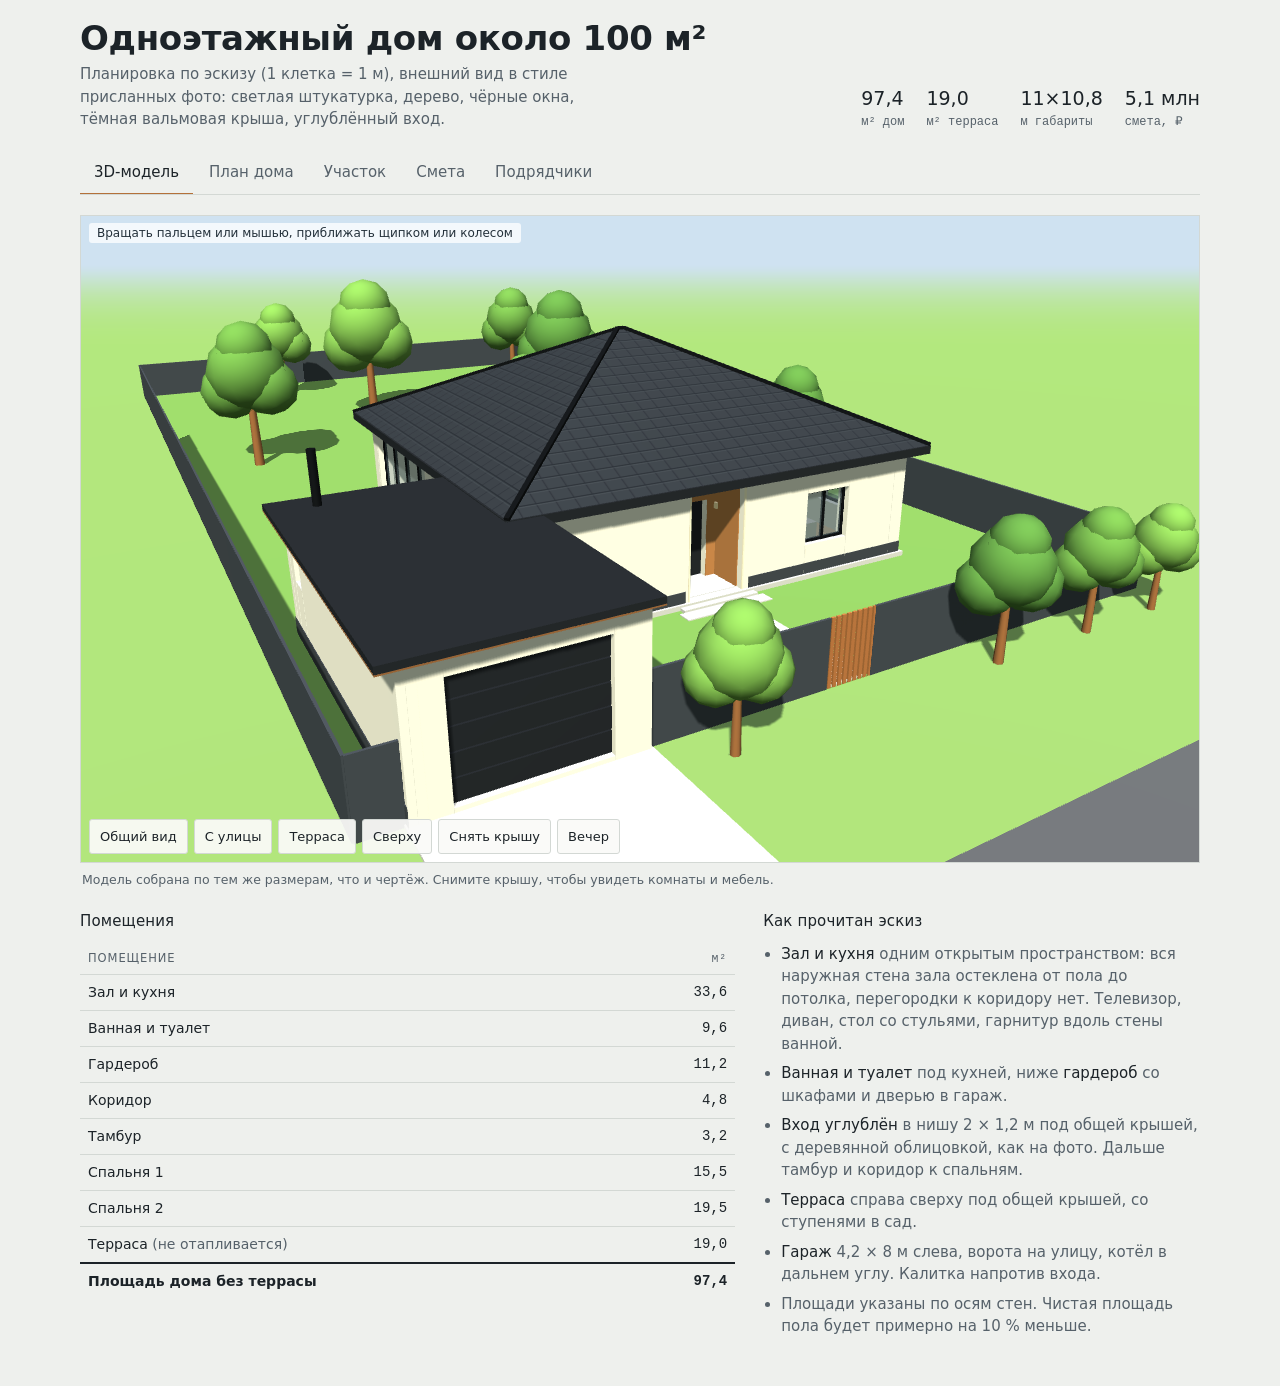
==== commit 9ff6e9d7: "Проект дома: смета с исполнителями и вкладка подрядчиков Абакана Co-Authored-By: Claude Opus 5.5 <no" ====
--- a/dom/index.html
+++ b/dom/index.html
@@ -3,7 +3,7 @@
 <head>
 <meta charset="utf-8">
 <meta name="viewport" content="width=device-width, initial-scale=1, viewport-fit=cover">
-<meta name="description" content="Одноэтажный дом около 100 м²: план, участок, 3D-модель и смета для Абакана.">
+<meta name="description" content="Одноэтажный дом около 100 м²: план, участок, 3D-модель, смета и подрядчики Абакана.">
 <title>Проект дома 100 м²</title>
 <style>:root{color-scheme:light}body{margin:0}img{max-width:100%}[hidden]{display:none!important}</style>
 <style>
@@ -81,12 +81,36 @@
 .est input{width:82px;font:inherit;font-family:var(--f-mono);font-size:13px;text-align:right;padding:4px 6px;border:1px solid var(--line);background:var(--surface);color:var(--ink);border-radius:3px}
 .est tr.off{opacity:.38}
 @media (max-width:520px){.est input{width:68px;font-size:12.5px;padding:4px}.est td{padding:7px 3px}.est .nm{font-size:13px}.est th{font-size:10.5px;letter-spacing:.04em}}
+.est .who{display:block;font-size:12px;color:var(--ink);margin-top:3px}
+.est .why{display:block;font-size:12px;color:var(--ink2);line-height:1.4;margin-top:2px}
 .est tfoot td{font-weight:600;border-top:2px solid var(--ink);border-bottom:0}
 .note{background:var(--surface);border:1px solid var(--line);padding:12px 14px;font-size:13.5px;color:var(--ink2)}
 .note b{color:var(--ink);font-weight:500}
 .note a{color:var(--wood)}
 .srcs{font-size:12.5px;color:var(--ink2);margin-top:10px;display:flex;flex-direction:column;gap:3px}
 .srcs a{color:var(--wood);word-break:break-word}
+
+/* подрядчики */
+.pros{display:flex;flex-direction:column;gap:26px}
+.pros h3{font-family:var(--f-display);font-weight:500;font-size:15px;margin:0 0 10px}
+.pros p{margin:0 0 10px;max-width:72ch}
+.two{display:grid;grid-template-columns:repeat(2,minmax(0,1fr));gap:12px}
+.cards{display:grid;grid-template-columns:repeat(auto-fill,minmax(300px,1fr));gap:12px}
+@media (max-width:640px){.two{grid-template-columns:minmax(0,1fr)}.cards{grid-template-columns:minmax(0,1fr)}}
+.card{background:var(--surface);border:1px solid var(--line);padding:14px;display:flex;flex-direction:column;gap:6px;min-width:0;font-size:14px}
+.card h4{margin:0;font-size:15.5px;font-weight:600}
+.card .tag{font-family:var(--f-mono);font-size:12.5px;color:var(--wood);font-weight:500}
+.card .meta{font-size:12.5px;color:var(--ink2)}
+.card .meta a{color:var(--wood)}
+.card .warn{font-size:12.5px;color:var(--ink2);border-left:2px solid var(--wood);padding-left:8px}
+.card ul{gap:4px;font-size:13.5px;padding-left:16px}
+.card.best{border-color:var(--wood)}
+.sup td{font-size:13.5px}
+.sup td:first-child{font-weight:600;white-space:nowrap}
+.sup .meta{display:block;font-size:12px;color:var(--ink2)}
+ol.steps{margin:0;padding-left:20px;display:flex;flex-direction:column;gap:8px;max-width:78ch}
+ol.steps b{font-weight:600}
+ol.steps span{color:var(--ink2)}
 </style>
 </head>
 <body>
@@ -111,6 +135,7 @@
     <button role="tab" id="t-plan" aria-selected="false" data-tab="plan">План дома</button>
     <button role="tab" id="t-site" aria-selected="false" data-tab="site">Участок</button>
     <button role="tab" id="t-cost" aria-selected="false" data-tab="cost">Смета</button>
+    <button role="tab" id="t-pros" aria-selected="false" data-tab="pros">Подрядчики</button>
   </nav>
 
   <section id="v-3d">
@@ -140,7 +165,7 @@
 
   <section id="v-cost" hidden>
     <div class="est-top">
-      <div class="big"><span id="e-total">—</span> ₽<small>цены для Абакана, осень 2026 года: коробка из газобетона, крыша, окна, двери, фасад, гараж, без внутренней отделки</small></div>
+      <div class="big"><span id="e-total">—</span> ₽<small>цены для Абакана, осень 2026 года: проект, коробка из газобетона, крыша, окна, двери, фасад, гараж, без внутренней отделки. Строите сами с бригадами</small></div>
       <div class="split" id="e-split"></div>
     </div>
     <div class="toggles">
@@ -155,7 +180,7 @@
         <tfoot><tr><td>Итого с резервом 7 %</td><td></td><td class="n" id="e-foot">—</td></tr></tfoot>
       </table>
     </div>
-    <p class="cap">Объёмы посчитаны по чертежу автоматически. Цены можно менять прямо в таблице: итог пересчитается.</p>
+    <p class="cap">Объёмы посчитаны по чертежу автоматически. Цены можно менять прямо в таблице: итог пересчитается. Кто есть в Абакане по каждому разделу — на вкладке «Подрядчики».</p>
     <div class="note" style="margin-top:12px">
       <b>Как читать цены.</b> Смета посчитана для Абакана. Зелёная метка «прайс» означает цену из открытого прайса: бетон из абаканского прайса, работы из прайса 2026 года по Иркутску как ближайшего сибирского региона. Метка «оценка» означает типичную цену по Сибири на осень 2026 года, её стоит уточнить у поставщиков в Абакане. Точность итога примерно ±15 %.<br><br>
       <b>Не входит:</b> внутренняя отделка и межкомнатные двери, электрика, вода, канализация, отопление и котёл, септик, забор и калитка, проект и подключения к сетям.
@@ -166,6 +191,159 @@
         <a href="https://stroy-abakan.ru/building/gazobeton/" target="_blank" rel="noopener">Дома из газобетона в Абакане — цены под ключ для сравнения</a>
       </div>
     </div>
+  </section>
+
+
+  <section id="v-pros" hidden>
+   <div class="pros">
+    <div>
+      <h3>Два способа построить</h3>
+      <div class="two">
+        <div class="card">
+          <h4>Генподрядчик</h4>
+          <span class="tag">≈ 40–65 тыс. ₽/м², у разных компаний разный состав работ</span>
+          <ul>
+            <li>Одна компания отвечает за всё, смета фиксируется в договоре, гарантия 3–5 лет.</li>
+            <li>Проще с ипотекой: банки выдают кредит на строительство через аккредитованных подрядчиков.</li>
+            <li>Обычно дороже на 15–30 %, чем собрать бригады самому.</li>
+          </ul>
+        </div>
+        <div class="card">
+          <h4>Сами: материалы + бригады</h4>
+          <span class="tag">по нашей смете <span class="own-total">—</span></span>
+          <ul>
+            <li>Материалы покупаете напрямую, каждую бригаду нанимаете на свой этап.</li>
+            <li>Нужно самому координировать сроки и поставки, а также держать технадзор.</li>
+            <li>Ипотеку на такой вариант дают не все банки, условия уточняйте заранее.</li>
+          </ul>
+        </div>
+      </div>
+    </div>
+
+    <div>
+      <h3>Застройщики Абакана, которые строят из газобетона</h3>
+      <p>Цены взяты с сайтов компаний на октябрь 2026 года. «От» на сайтах почти всегда означает минимальную комплектацию, поэтому сравнивайте по одинаковому составу работ.</p>
+      <div class="cards">
+        <div class="card best">
+          <h4>Зарецкий Строй</h4>
+          <span class="tag">80,7 м² + терраса — 6,0 млн ₽ в white box</span>
+          <ul>
+            <li>Газобетон, 70+ домов в Хакасии, больше 10 лет на рынке.</li>
+            <li>Гарантия 3 года, фиксированная смета, фото- и видеоотчёты.</li>
+            <li>Аккредитация: Сбер, ВТБ, Альфа-Банк, ДОМ.РФ; семейная ипотека и маткапитал.</li>
+          </ul>
+          <span class="warn">Похоже, это их реклама из ВКонтакте с вашего скриншота. White box — это дом под чистовую отделку, поэтому за м² дороже, чем просто коробка.</span>
+          <span class="meta">ул. Генерала Тихонова, 7 · +7 (983) 372-54-44 · 2ГИС 5,0 (26 оценок) · <a href="https://doma-khakasia.ru/" target="_blank" rel="noopener">doma-khakasia.ru</a></span>
+        </div>
+        <div class="card">
+          <h4>СвойДом</h4>
+          <span class="tag">газобетон от 40 000 ₽/м²; 1 этаж, 106 м² — от 4,18 млн ₽</span>
+          <ul>
+            <li>Строят из газобетона, кирпича, бруса, есть каркасные дома.</li>
+            <li>Гарантия 5 лет на работы, состав комплектации прописывают в договоре.</li>
+            <li>Заказывают и отдельные этапы: только фундамент или только коробку.</li>
+          </ul>
+          <span class="meta">ул. Щетинкина, 24 · +7 (958) 111-87-43 · <a href="https://stroitelstvo-domov19.ru/" target="_blank" rel="noopener">stroitelstvo-domov19.ru</a></span>
+        </div>
+        <div class="card">
+          <h4>Строительство домов в Абакане (ИП)</h4>
+          <span class="tag">газоблок от 45 000 ₽/м²; проект 450 ₽/м²</span>
+          <ul>
+            <li>В цену входят фундамент, стены, черновые полы и потолок, кровля и черновые карнизы.</li>
+            <li>Строят дома из газобетона, есть одноэтажные на 85–150 м².</li>
+          </ul>
+          <span class="warn">В базовой цене кровля из ондулина. Уточните доплату за металлочерепицу и состав окон.</span>
+          <span class="meta">ул. Торговая, 22 · 8-913-059-9611 · <a href="https://doma-abakan.ru/" target="_blank" rel="noopener">doma-abakan.ru</a></span>
+        </div>
+        <div class="card">
+          <h4>ТГВ-Строй Абакан</h4>
+          <span class="tag">под ключ 101 м² — 6,51 млн ₽ (≈ 64,5 тыс. ₽/м²)</span>
+          <ul>
+            <li>Полный цикл с отделкой и коммуникациями, гарантия до 5 лет.</li>
+            <li>Бесплатный выезд инженера на участок для сметы.</li>
+          </ul>
+          <span class="warn">На сайте противоречивые данные о стаже и числе объектов. Попросите адреса построенных домов.</span>
+          <span class="meta">ул. Карла Маркса, 21 · +7 (969) 999-24-71 · <a href="https://abakan.tgv-stroy.ru/stroitelstvo-domov/iz-gazoblokov/" target="_blank" rel="noopener">abakan.tgv-stroy.ru</a></span>
+        </div>
+        <div class="card">
+          <h4>ОтделкаСтрой</h4>
+          <span class="tag">«от 19 124 ₽/м²»; проект 157,85 м² — 3,25 млн ₽</span>
+          <ul>
+            <li>Оплата этапами после приёмки, онлайн-камера на объекте, гарантия 5 лет.</li>
+          </ul>
+          <span class="warn">Низкая цена «от» обычно означает коробку без кровли и окон. На сайте упоминается работа в Москве, поэтому проверьте местные объекты и реквизиты.</span>
+          <span class="meta"><a href="https://stroy-abakan.ru/building/gazobeton/" target="_blank" rel="noopener">stroy-abakan.ru</a></span>
+        </div>
+        <div class="card">
+          <h4>Проверить дополнительно</h4>
+          <ul>
+            <li><b>Luxury-House</b>: ул. Пушкина, 165а, 2ГИС 5,0 (178 оценок).</li>
+            <li><b>Дом&amp;Партнёр</b>: ул. Крылова, 78, 2ГИС 4,8 (28 оценок).</li>
+            <li><b>Крез</b>: ул. Кирова, 251Б, 2ГИС 5,0.</li>
+          </ul>
+          <span class="warn">Высокий рейтинг в 2ГИС, но цен на газобетон на их сайтах я не нашёл. Уточните, строят ли они из газобетона.</span>
+        </div>
+      </div>
+    </div>
+
+    <div>
+      <h3>Кто поставит материалы и сделает работы</h3>
+      <div class="sheet scroll" style="padding:4px 8px">
+        <table class="sup">
+          <thead><tr><th>Раздел</th><th>Кто в Абакане</th><th>Что известно о цене</th></tr></thead>
+          <tbody>
+            <tr><td>Бетон</td><td>Бетон-Сервис, ул. Аскизская, 262Б, +7 (953) 259-60-00<span class="meta">Также: Стройтехсервис (Аскизская, 260Б, +7 913 442-70-86), ПСК «Стройкомплект» (Будённого, 88Е, (3902) 23-70-12), БСУ Абаканвагонмаш (Ташеба, 8 (3902) 397-600)</span></td><td>М300 — 6 800 ₽/м³, М250 — 6 650, М200 — 6 150 (прайс Бетон-Сервиса). Насос уточнять.</td></tr>
+            <tr><td>Газоблок</td><td>Дилеры Сибит и красноярских заводов, строительные базы<span class="meta">Открытого прайса по Абакану не нашёл. Запросите цены у 2–3 баз за м³ D500 400 мм с доставкой.</span></td><td>Оценка 6 500–7 500 ₽/м³ с доставкой. В европейской части тот же блок стоит 5 200–5 600 ₽/м³.</td></tr>
+            <tr><td>Кровля</td><td>Металл Профиль, офис в Абакане; МеталлСтрой (Павших Коммунаров, 131 и Складская, 2П, +7 3902 320-400)</td><td>Металлочерепица 0,5 мм обычно 750–950 ₽/м², с доборами дороже. Нужен раскрой по проекту.</td></tr>
+            <tr><td>Окна</td><td>На Века (Пушкина, 195), Свежий ветер (Фабричная, 34Д), ТеплОКОН (Павших Коммунаров, 131), Минусинские окна (Итыгина, 20А), Наши окна (Пушкина, 203)<span class="meta">Панорамное остекление зала: АЛЮМИЛ (Советская, 42а) или та же оконная фирма с усиленным профилем.</span></td><td>Цены «от» на сайтах не сравнимы. Отправьте всем одну спецификацию: размеры, двухкамерный стеклопакет, чёрная ламинация снаружи.</td></tr>
+            <tr><td>Ворота</td><td>Официальный представитель DoorHan, ул. Аскизская, 177В, +7 (983) 515-62-76</td><td>RSD02LUX 3000×2500 с автоматикой — 101 599 ₽ на сайте дилера. Монтаж уточнять.</td></tr>
+            <tr><td>Лес</td><td>Пилорамы в с. Калинино (например, ул. Зелёная, 88а, 2ГИС 4,7) и лесобазы Абакана</td><td>Стропила и балки: хвоя 1-го сорта, обработка антисептиком. Около 12 м³ на дом.</td></tr>
+            <tr><td>Бригады</td><td>Профи.ру, Авито, рекомендации знакомых, бригады застройщиков на отдельные этапы</td><td>Ориентир — прайс 2026 года по Иркутску: кладка 5 323 ₽/м³, плита 6 541 ₽/м³, кровля 894 ₽/м².</td></tr>
+            <tr><td>Технадзор</td><td>Независимые инженеры, найти можно на Профи.ру и Авито</td><td>Обычно 4–6 тыс. ₽ за выезд. Минимум: подушка, арматура плиты, армопояс, стропила.</td></tr>
+          </tbody>
+        </table>
+      </div>
+    </div>
+
+    <div>
+      <h3>Порядок работ в Абакане</h3>
+      <ol class="steps">
+        <li><b>Зима и весна.</b> <span>Проект, геология, уведомление о строительстве ИЖС через Госуслуги, выбор подрядчиков. Окна и ворота заказать заранее: изготовление 2–4 недели.</span></li>
+        <li><b>Май.</b> <span>Разбивка осей, подушка, плита вместе с полом гаража. Бетону нужно 28 дней, чтобы набрать прочность. Кладку начинать примерно через 2 недели, когда бетон наберёт около 70 %.</span></li>
+        <li><b>Июнь — июль.</b> <span>Стены, перегородки, армопояс, гараж.</span></li>
+        <li><b>Июль — август.</b> <span>Стропила, кровля, балки и утепление потолка, водосток.</span></li>
+        <li><b>Август.</b> <span>Окна, двери, ворота. Дом закрыт до холодов, и внутренние работы можно вести зимой с обогревом.</span></li>
+        <li><b>Август — сентябрь.</b> <span>Фасад и терраса, только при температуре выше +5 °C. Если не успеваете, перенесите на следующий май: газобетон зиму без штукатурки переживёт.</span></li>
+      </ol>
+    </div>
+
+    <div>
+      <h3>Что спросить у застройщика до договора</h3>
+      <ol class="steps">
+        <li>Что именно входит в цену за м²: тип фундамента, толщина газоблока, кровля, окна, фасад, подшивка, водосток.</li>
+        <li>Пропишут ли в договоре фиксированную смету и оплату этапами после приёмки каждого этапа.</li>
+        <li>Срок гарантии и что в неё входит, письменно.</li>
+        <li>С какими банками компания аккредитована, если нужна ипотека.</li>
+        <li>Адреса 2–3 сданных домов: съездите и поговорите с хозяевами.</li>
+        <li>Согласны ли они на ваш независимый технадзор.</li>
+      </ol>
+    </div>
+    <div class="srcs">
+      <span>Источники:</span>
+      <a href="https://doma-khakasia.ru/" target="_blank" rel="noopener">Зарецкий Строй</a>
+      <a href="https://stroitelstvo-domov19.ru/" target="_blank" rel="noopener">СвойДом</a>
+      <a href="https://doma-abakan.ru/" target="_blank" rel="noopener">Строительство домов в Абакане (ИП)</a>
+      <a href="https://abakan.tgv-stroy.ru/stroitelstvo-domov/iz-gazoblokov/" target="_blank" rel="noopener">ТГВ-Строй Абакан</a>
+      <a href="https://stroy-abakan.ru/building/gazobeton/" target="_blank" rel="noopener">ОтделкаСтрой</a>
+      <a href="https://betonservice19.ru/price.html" target="_blank" rel="noopener">Бетон-Сервис — прайс</a>
+      <a href="https://thebeton.ru/beton-abakan.html" target="_blank" rel="noopener">Бетонные заводы Абакана</a>
+      <a href="https://abakan.vorota-vsem.ru/catalog/garazhnye-vorota/" target="_blank" rel="noopener">DoorHan Абакан — ворота</a>
+      <a href="https://oknazavr.ru/abakan/plastikovye-okna/" target="_blank" rel="noopener">Оконные компании Абакана</a>
+      <a href="https://metinc.ru/ceny" target="_blank" rel="noopener">МеталлСтрой Абакан</a>
+      <a href="https://mdom38.ru/ceni-na-stroitelnie-raboti.asp" target="_blank" rel="noopener">Расценки на работы 2026, Иркутск</a>
+      <a href="https://2gis.ru/abakan/search/%D0%A1%D1%82%D1%80%D0%BE%D0%B8%D1%82%D0%B5%D0%BB%D1%8C%D1%81%D1%82%D0%B2%D0%BE%20%D0%B4%D0%BE%D0%BC%D0%BE%D0%B2%20%D0%BF%D0%BE%D0%B4%20%D0%BA%D0%BB%D1%8E%D1%87" target="_blank" rel="noopener">2ГИС: строительство домов под ключ в Абакане</a>
+    </div>
+   </div>
   </section>
 
   <div class="cols">
@@ -190,7 +368,7 @@
   </div>
 </div>
 
-<script>/* three.js r128, MIT */
+<script>
 /**
  * @license
  * Copyright 2010-2021 Three.js Authors
@@ -1469,57 +1647,64 @@
 const r1=n=>Math.round(n*10)/10;
 /* src: p — прайс, e — оценка */
 const EST=[
+ {g:'Проект, геология, разбивка, технадзор',items:[
+  {n:'Проект: архитектура и конструктив (фундамент, армирование, стропила)',q:150,u:'м²',pr:450,src:'p',who:'Проектировщик или застройщик (doma-abakan: 450 ₽/м²)',why:'По чертежам КР бригада армирует и вяжет стропила по расчёту, а не «на глаз». Нужен и для ипотеки.'},
+  {n:'Инженерно-геологические изыскания, 2–3 скважины',q:1,u:'компл.',pr:30000,src:'e',who:'Геологи (изыскательская организация)',why:'Показывают грунт и уровень воды. От этого зависят толщина плиты и подушки; без них плиту берут с запасом.'},
+  {n:'Вынос осей на участок',q:1,u:'выезд',pr:8000,src:'e',who:'Геодезист',why:'Дом встанет точно по плану и с отступами от границ, иначе будут проблемы с регистрацией.'},
+  {n:'Технический надзор на ключевых этапах',q:8,u:'выезд',pr:5000,src:'e',who:'Независимый инженер-технадзор',why:'Проверка арматуры до заливки, кладки и армопояса, стропил. Переделка обходится дороже.'}]},
  {g:'Фундамент: монолитная плита 300 мм на утеплённой подушке',items:[
-  {n:'Бетон М300 с доставкой',q:r1(Q.slabV+Q.bandV),u:'м³',pr:6800,src:'p'},
-  {n:'Арматура А500С Ø12 (плита и армопояс)',q:r1(Q.rebar),u:'т',pr:78000,src:'e'},
-  {n:'Песчано-гравийная смесь под подушку',q:Math.round(Q.baseV),u:'м³',pr:1300,src:'e'},
-  {n:'ЭППС 100 мм под плиту',q:Math.round(Q.slabA),u:'м²',pr:700,src:'e'},
-  {n:'Гидроизоляция, геотекстиль, опалубка, фиксаторы',q:1,u:'компл.',pr:45000,src:'e'},
-  {n:'Работы: земляные, подушка с уплотнением',q:Math.round(Q.base),u:'м²',pr:900,src:'e',w:1},
-  {n:'Работы: плита с армированием и опалубкой',q:r1(Q.slabV),u:'м³',pr:6541,src:'p',w:1}]},
+  {n:'Бетон М300 с доставкой',q:r1(Q.slabV+Q.bandV),u:'м³',pr:6800,src:'p',who:'Бетон-Сервис (ул. Аскизская, 262Б), Стройтехсервис, ПСК «Стройкомплект»',why:'Плита и армопояс. Брать одним заводом и одной заливкой, без перерывов.'},
+  {n:'Арматура А500С Ø12 (плита и армопояс)',q:r1(Q.rebar),u:'т',pr:68000,src:'e',who:'Металлобазы Абакана',why:'Две сетки в плите с шагом 200 мм и каркас армопояса.'},
+  {n:'Песчано-гравийная смесь под подушку',q:Math.round(Q.baseV),u:'м³',pr:1300,src:'e',who:'Карьеры и поставщики инертных материалов',why:'Подушка 400 мм с уплотнением слоями. Убирает пучение грунта под плитой.'},
+  {n:'ЭППС 100 мм под плиту',q:Math.round(Q.slabA),u:'м²',pr:700,src:'e',who:'Строительные базы',why:'Тёплая плита: зимой меньше теплопотери через пол и меньше промерзания под домом.'},
+  {n:'Гидроизоляция, геотекстиль, опалубка, фиксаторы',q:1,u:'компл.',pr:45000,src:'e',who:'Строительные базы',why:'Защищает плиту от влаги снизу и держит арматуру на проектной высоте.'},
+  {n:'Работы: земляные, подушка с уплотнением',q:Math.round(Q.base),u:'м²',pr:900,src:'e',w:1,who:'Бригада и экскаватор',why:'Снять растительный слой, отсыпать подушку и уплотнить виброплитой.'},
+  {n:'Работы: плита с армированием и опалубкой',q:r1(Q.slabV),u:'м³',pr:6541,src:'p',w:1,who:'Бригада бетонщиков',why:'Опалубка, вязка арматуры, заливка с вибрированием, уход за бетоном 28 дней.'}]},
  {g:'Стены из газобетона D500',items:[
-  {n:'Газоблок D500, 400 мм, наружные стены',q:r1(Q.vExt),u:'м³',pr:7000,src:'e'},
-  {n:'Газоблок D500, 300 мм, несущая стена',q:r1(Q.vBear),u:'м³',pr:7000,src:'e'},
-  {n:'Газоблок D500, 100 мм, перегородки',q:r1(Q.aPart*.1*1.05),u:'м³',pr:7000,src:'e'},
-  {n:'Клей для газобетона, мешки 25 кг',q:Math.ceil(Q.vExt+Q.vBear+Q.aPart*.1),u:'шт',pr:480,src:'e'},
-  {n:'U-блоки, перемычки, арматура кладки',q:1,u:'компл.',pr:45000,src:'e'},
-  {n:'Работы: кладка стен',q:r1(Q.vExt+Q.vBear),u:'м³',pr:5323,src:'p',w:1},
-  {n:'Работы: перегородки 100 мм',q:Math.round(Q.aPart),u:'м²',pr:1433,src:'p',w:1},
-  {n:'Работы: армопояс',q:r1(Q.band),u:'м',pr:1300,src:'e',w:1}]},
+  {n:'Газоблок D500, 400 мм, наружные стены',q:r1(Q.vExt),u:'м³',pr:7000,src:'e',who:'Дилеры Сибит и красноярских заводов',why:'Толщина 400 мм нужна для зимы в Хакасии без дополнительного утепления.'},
+  {n:'Газоблок D500, 300 мм, несущая стена',q:r1(Q.vBear),u:'м³',pr:7000,src:'e',who:'Тот же поставщик',why:'Опора для балок перекрытия между коридором и спальнями: пролёт 11 м без неё не перекрыть.'},
+  {n:'Газоблок D500, 100 мм, перегородки',q:r1(Q.aPart*.1*1.05),u:'м³',pr:7000,src:'e',who:'Тот же поставщик',why:'Стены ванной, гардероба, тамбура и между спальнями.'},
+  {n:'Клей для газобетона, мешки 25 кг',q:Math.ceil(Q.vExt+Q.vBear+Q.aPart*.1),u:'шт',pr:480,src:'e',who:'Тот же поставщик',why:'Тонкий шов 2–3 мм: меньше мостиков холода, чем у кладки на раствор.'},
+  {n:'U-блоки, перемычки, арматура кладки',q:1,u:'компл.',pr:45000,src:'e',who:'Тот же поставщик и металлобаза',why:'Перемычки над окнами и дверями, арматура в каждом четвёртом ряду.'},
+  {n:'Работы: кладка стен',q:r1(Q.vExt+Q.vBear),u:'м³',pr:5323,src:'p',w:1,who:'Каменщики',why:'Первый ряд по уровню на растворе, дальше на клей; проёмы по проекту.'},
+  {n:'Работы: перегородки 100 мм',q:Math.round(Q.aPart),u:'м²',pr:1433,src:'p',w:1,who:'Каменщики',why:'Перегородки после основных стен, с анкерами к ним.'},
+  {n:'Работы: армопояс',q:r1(Q.band),u:'м',pr:1300,src:'e',w:1,who:'Каменщики и бетонщики',why:'Монолитный пояс по верху стен держит крышу и не даёт газобетону трескаться.'}]},
  {g:'Крыша: вальмовая, металлочерепица, холодный чердак',items:[
-  {n:'Пиломатериал: мауэрлат, стропила, балки, обрешётка',q:12,u:'м³',pr:22000,src:'e'},
-  {n:'Металлочерепица 0,5 мм с коньками и доборами',q:Math.round(Q.tiles),u:'м²',pr:850,src:'e'},
-  {n:'Мембраны: гидро- и пароизоляция',q:Math.round(Q.tiles+Q.ceil),u:'м²',pr:110,src:'e'},
-  {n:'Утеплитель перекрытия, минвата 200 мм',q:Math.round(Q.ceil),u:'м²',pr:520,src:'e'},
-  {n:'Водосточная система',q:Math.round(Q.gut),u:'м',pr:1300,src:'e'},
-  {n:'Подшивка свесов и потолка террасы деревом',q:Math.round(Q.soffit),u:'м²',pr:1000,src:'e'},
-  {n:'Крепёж, антисептик, огнебиозащита',q:1,u:'компл.',pr:35000,src:'e'},
-  {n:'Работы: стропильная система',q:Math.round(Q.roofA),u:'м²',pr:818,src:'p',w:1},
-  {n:'Работы: кровля из металлочерепицы',q:Math.round(Q.roofA),u:'м²',pr:894,src:'p',w:1},
-  {n:'Работы: балки перекрытия и утепление',q:Math.round(Q.ceil),u:'м²',pr:755,src:'e',w:1},
-  {n:'Работы: водосток и подшивка',q:Math.round(Q.soffit),u:'м²',pr:750,src:'e',w:1}]},
- {g:'Окна и наружные двери',items:[
-  {n:'Окна ПВХ, тёплые, чёрная ламинация, с монтажом и отливами',q:r1(Q.win),u:'м²',pr:12500,src:'e'},
-  {n:'Входная дверь с терморазрывом',q:1,u:'шт',pr:65000,src:'e'},
-  {n:'Уличная дверь в постирочную',q:1,u:'шт',pr:35000,src:'e'}]},
+  {n:'Пиломатериал: мауэрлат, стропила, балки, обрешётка',q:12,u:'м³',pr:22000,src:'e',who:'Пилорамы и лесобазы (Калинино, Абакан)',why:'Брус и доска камерной сушки или хорошо выдержанные, хвоя 1-го сорта.'},
+  {n:'Металлочерепица 0,5 мм с коньками и доборами',q:Math.round(Q.tiles),u:'м²',pr:850,src:'e',who:'Металл Профиль (Абакан), МеталлСтрой',why:'Тёмная, как на фото. Толщина 0,5 мм не мнётся под снегом и при ходьбе.'},
+  {n:'Мембраны: гидро- и пароизоляция',q:Math.round(Q.tiles+Q.ceil),u:'м²',pr:110,src:'e',who:'Тот же поставщик',why:'Под кровлей защищает от конденсата, над потолком не пускает влагу в утеплитель.'},
+  {n:'Утеплитель перекрытия, минвата 200 мм',q:Math.round(Q.ceil),u:'м²',pr:520,src:'e',who:'Строительные базы',why:'Главная теплопотеря дома идёт через потолок, экономить здесь нельзя.'},
+  {n:'Водосточная система',q:Math.round(Q.gut),u:'м',pr:1300,src:'e',who:'Металл Профиль, Grand Line',why:'Отводит воду от фундамента и отмостки.'},
+  {n:'Подшивка свесов и потолка террасы деревом',q:Math.round(Q.soffit),u:'м²',pr:1000,src:'e',who:'Лесобазы',why:'Деревянные свесы, как на фото. Закрывают стропила от птиц и ветра.'},
+  {n:'Крепёж, антисептик, огнебиозащита',q:1,u:'компл.',pr:35000,src:'e',who:'Строительные базы',why:'Обработка дерева от гнили и огня, уголки и саморезы.'},
+  {n:'Работы: стропильная система',q:Math.round(Q.roofA),u:'м²',pr:818,src:'p',w:1,who:'Плотники-кровельщики',why:'Вальма сложнее двускатной: рёбра и ендовы считают по проекту.'},
+  {n:'Работы: кровля из металлочерепицы',q:Math.round(Q.roofA),u:'м²',pr:894,src:'p',w:1,who:'Кровельщики',why:'Раскрой, монтаж, коньки, снегозадержатели.'},
+  {n:'Работы: балки перекрытия и утепление',q:Math.round(Q.ceil),u:'м²',pr:755,src:'e',w:1,who:'Плотники',why:'Потолочные балки, пароизоляция, минвата.'},
+  {n:'Работы: водосток и подшивка',q:Math.round(Q.soffit),u:'м²',pr:750,src:'e',w:1,who:'Кровельщики',why:'Подшивка свесов, желоба и трубы.'}]},
+ {g:'Окна, наружные двери, ворота гаража',items:[
+  {n:'Окна ПВХ, тёплые, чёрная ламинация, с монтажом и отливами',q:r1(Q.win-11.7),u:'м²',pr:12500,src:'e',who:'Оконные фирмы: На Века, Свежий ветер, ТеплОКОН, Минусинские окна',why:'Двухкамерный стеклопакет, профиль от 70 мм. Чёрная ламинация снаружи, как на фото.'},
+  {n:'Панорамное остекление зала, тёплый алюминий или ПВХ',q:11.7,u:'м²',pr:16000,src:'e',who:'АЛЮМИЛ (ул. Советская, 42а) или оконная фирма',why:'Стена зала 4,5 × 2,6 м: усиленный профиль и энергосберегающее стекло.'},
+  {n:'Входная дверь с терморазрывом',q:1,u:'шт',pr:65000,src:'e',who:'Дверные салоны',why:'Обычная металлическая дверь в Хакасии промерзает и покрывается инеем изнутри.'},
+  {n:'Дверь из гардероба в гараж, противопожарная EI30',q:1,u:'шт',pr:35000,src:'e',who:'Дверные салоны',why:'Между домом и гаражом с котлом нужна огнестойкая утеплённая дверь.'},
+  {n:'Секционные ворота DoorHan 3000 × 2500 с автоматикой',q:1,u:'шт',pr:101599,src:'p',opt:'annex',who:'Официальный представитель DoorHan (ул. Аскизская, 177В)',why:'Утеплённые ворота с электроприводом, открываются с пульта.'},
+  {n:'Работы: монтаж ворот',q:1,u:'шт',pr:20000,src:'e',w:1,opt:'annex',who:'Тот же дилер',why:'Монтаж, настройка автоматики.'}]},
  {g:'Фасад и терраса',opt:'facade',items:[
-  {n:'Фасадная штукатурная система по газобетону с покраской',q:Math.round(Q.facade),u:'м²',pr:650,src:'e'},
-  {n:'Декоративные рейки из лиственницы',q:Q.slats,u:'м²',pr:3000,src:'e'},
-  {n:'Террасная доска из лиственницы, ступени',q:Q.deck,u:'м²',pr:2600,src:'e'},
-  {n:'Стальные стойки террасы, крепёж',q:4,u:'шт',pr:6000,src:'e'},
-  {n:'Работы: штукатурка и покраска фасада',q:Math.round(Q.facade),u:'м²',pr:1100,src:'e',w:1},
-  {n:'Работы: рейки, настил террасы, ступени',q:r1(Q.slats+Q.deck),u:'м²',pr:1100,src:'e',w:1}]},
+  {n:'Фасадная штукатурная система по газобетону с покраской',q:Math.round(Q.facade),u:'м²',pr:650,src:'e',who:'Строительные базы',why:'Паропроницаемая штукатурка с сеткой. Защищает газобетон от воды и мороза.'},
+  {n:'Деревянная облицовка ниши входа и рейки на террасе',q:Q.slats,u:'м²',pr:3000,src:'e',who:'Лесобазы, лиственница',why:'Акцент как на фото. Лиственница не гниёт без укрытия.'},
+  {n:'Террасная доска из лиственницы, ступени',q:Q.deck,u:'м²',pr:2600,src:'e',who:'Лесобазы',why:'Настил террасы поверх плиты на лагах.'},
+  {n:'Стальные стойки террасы, крепёж',q:4,u:'шт',pr:6000,src:'e',who:'Металлобазы, сварщик',why:'Опоры свеса крыши над открытой террасой.'},
+  {n:'Работы: штукатурка и покраска фасада',q:Math.round(Q.facade),u:'м²',pr:1100,src:'e',w:1,who:'Фасадчики',why:'Только в тепло, выше +5 °C: в Абакане с мая по сентябрь.'},
+  {n:'Работы: облицовка, настил террасы, ступени',q:r1(Q.slats+Q.deck),u:'м²',pr:1100,src:'e',w:1,who:'Плотники',why:'Лаги, настил, рейки на скрытом крепеже.'}]},
  {g:'Гараж 4,2 × 8 м с котлом',opt:'annex',items:[
-  {n:'Пол гаража: плита 150 мм, бетон и арматура',q:r1(Q.garA*.15),u:'м³',pr:9500,src:'e'},
-  {n:'Газоблок D500, 300 мм, стены гаража',q:r1(Q.vGar),u:'м³',pr:7000,src:'e'},
-  {n:'Кровля гаража: стропила, металлочерепица, утеплитель',q:Math.round(Q.garRoof),u:'м²',pr:3200,src:'e'},
-  {n:'Секционные ворота 3,0 × 2,4 м с автоматикой',q:1,u:'шт',pr:130000,src:'e'},
-  {n:'Работы: кладка стен гаража',q:r1(Q.vGar),u:'м³',pr:5323,src:'p',w:1},
-  {n:'Работы: пол, кровля гаража, монтаж ворот',q:Math.round(Q.garRoof),u:'м²',pr:2400,src:'e',w:1}]},
+  {n:'Пол гаража: плита 150 мм, бетон и арматура',q:r1(Q.garA*.15),u:'м³',pr:9500,src:'e',who:'Тот же бетонный завод',why:'Заливается вместе с плитой дома.'},
+  {n:'Газоблок D500, 300 мм, стены гаража',q:r1(Q.vGar),u:'м³',pr:7000,src:'e',who:'Поставщик газоблока',why:'Тёплый гараж: в нём стоит котёл и не замерзает машина.'},
+  {n:'Кровля гаража: стропила, металлочерепица, утеплитель',q:Math.round(Q.garRoof),u:'м²',pr:3200,src:'e',who:'Поставщики кровли и леса',why:'Пристроенная крыша в цвет дома.'},
+  {n:'Работы: кладка стен гаража',q:r1(Q.vGar),u:'м³',pr:5323,src:'p',w:1,who:'Каменщики',why:'Одновременно со стенами дома.'},
+  {n:'Работы: пол и кровля гаража',q:Math.round(Q.garRoof),u:'м²',pr:2400,src:'e',w:1,who:'Бетонщики и кровельщики',why:'Те же бригады, что и на доме.'}]},
  {g:'Техника, доставка, леса',items:[
-  {n:'Автобетононасос',q:2,u:'выезд',pr:30000,src:'e'},
-  {n:'Доставка материалов, манипулятор',q:1,u:'компл.',pr:70000,src:'e'},
-  {n:'Аренда лесов, вывоз мусора',q:1,u:'компл.',pr:55000,src:'e'}]}
+  {n:'Автобетононасос',q:2,u:'выезд',pr:30000,src:'e',who:'Бетонный завод',why:'Подаёт бетон в плиту и армопояс без тачек и холодных швов.'},
+  {n:'Доставка материалов, манипулятор',q:1,u:'компл.',pr:70000,src:'e',who:'Поставщики, частная спецтехника',why:'Газоблок на поддонах около 70 м³, лес, кровля.'},
+  {n:'Аренда лесов, вывоз мусора',q:1,u:'компл.',pr:55000,src:'e',who:'Прокат лесов, вывоз',why:'Кладка выше 1,5 м, фасад, подшивка.'}]}
 ];
 const RES=0.07;
 function renderEst(){
@@ -1527,12 +1712,12 @@
   EST.forEach((g,gi)=>{
     h+=`<tr class="g" data-g="${gi}"><td colspan="2">${g.g}</td><td class="n" id="gs-${gi}"></td></tr>`;
     g.items.forEach((it,ii)=>{
-      h+=`<tr data-g="${gi}" data-w="${it.w?1:0}" id="r-${gi}-${ii}"><td class="nm">${it.n}<span class="src ${it.src==='p'?'p':''}">${it.src==='p'?'прайс':'оценка'}</span><span class="q">${String(it.q).replace('.',',')} ${it.u}</span></td>
+      h+=`<tr data-g="${gi}" data-w="${it.w?1:0}" id="r-${gi}-${ii}"><td class="nm">${it.n}<span class="src ${it.src==='p'?'p':''}">${it.src==='p'?'прайс':'оценка'}</span><span class="q">${String(it.q).replace('.',',')} ${it.u}</span>${it.who?`<span class="who">Кто: ${it.who}</span>`:''}${it.why?`<span class="why">${it.why}</span>`:''}</td>
       <td class="n"><input type="number" inputmode="decimal" min="0" step="any" id="pr-${gi}-${ii}" value="${it.pr}" aria-label="Цена: ${it.n}"></td><td class="n" id="s-${gi}-${ii}"></td></tr>`;
     });
   });
   body.innerHTML=h;
-  body.addEventListener('input',e=>{const m=e.target.id.match(/^pr-(\d+)-(\d+)$/); if(!m)return; EST[m[1]][m[2]]; EST[+m[1]].items[+m[2]].pr=parseFloat(e.target.value)||0; calc();});
+  body.addEventListener('input',e=>{const m=e.target.id.match(/^pr-(\d+)-(\d+)$/); if(!m)return; EST[+m[1]].items[+m[2]].pr=parseFloat(e.target.value)||0; calc();});
   ['o-work','o-facade','o-annex'].forEach(id=>document.getElementById(id).addEventListener('change',calc));
   calc();
 }
@@ -1542,7 +1727,7 @@
   EST.forEach((g,gi)=>{
     const gOn=!g.opt||opt[g.opt]; let gs=0;
     g.items.forEach((it,ii)=>{
-      const sum=it.q*it.pr, on=gOn&&(!it.w||work);
+      const sum=it.q*it.pr, on=gOn&&(!it.w||work)&&(!it.opt||opt[it.opt]);
       document.getElementById('s-'+gi+'-'+ii).textContent=money(sum);
       document.getElementById('r-'+gi+'-'+ii).classList.toggle('off',!on);
       if(on){gs+=sum; if(it.w)wk+=sum; else mat+=sum;}
@@ -1555,6 +1740,7 @@
   document.getElementById('e-foot').textContent=money(tot);
   document.getElementById('e-split').innerHTML=`<span>Материалы<br><b>${money(mat)}</b></span><span>Работы<br><b>${money(wk)}</b></span><span>Резерв 7 %<br><b>${money(res)}</b></span><span>За м² дома<br><b>${money(tot/HOUSE_AREA)}</b></span>`;
   document.getElementById('f-cost').textContent=(tot/1e6).toFixed(1).replace('.',',')+' млн';
+  document.querySelectorAll('.own-total').forEach(e=>e.textContent=(tot/1e6).toFixed(1).replace('.',',')+' млн ₽');
 }
 renderEst();
 
@@ -1720,7 +1906,7 @@
 }
 
 /* ---------- Вкладки ---------- */
-const TABS=['3d','plan','site','cost'];
+const TABS=['3d','plan','site','cost','pros'];
 function show(t){
   if(!TABS.includes(t))t='3d';
   TABS.forEach(k=>{document.getElementById('v-'+k).hidden=k!==t; document.getElementById('t-'+k).setAttribute('aria-selected',k===t)});
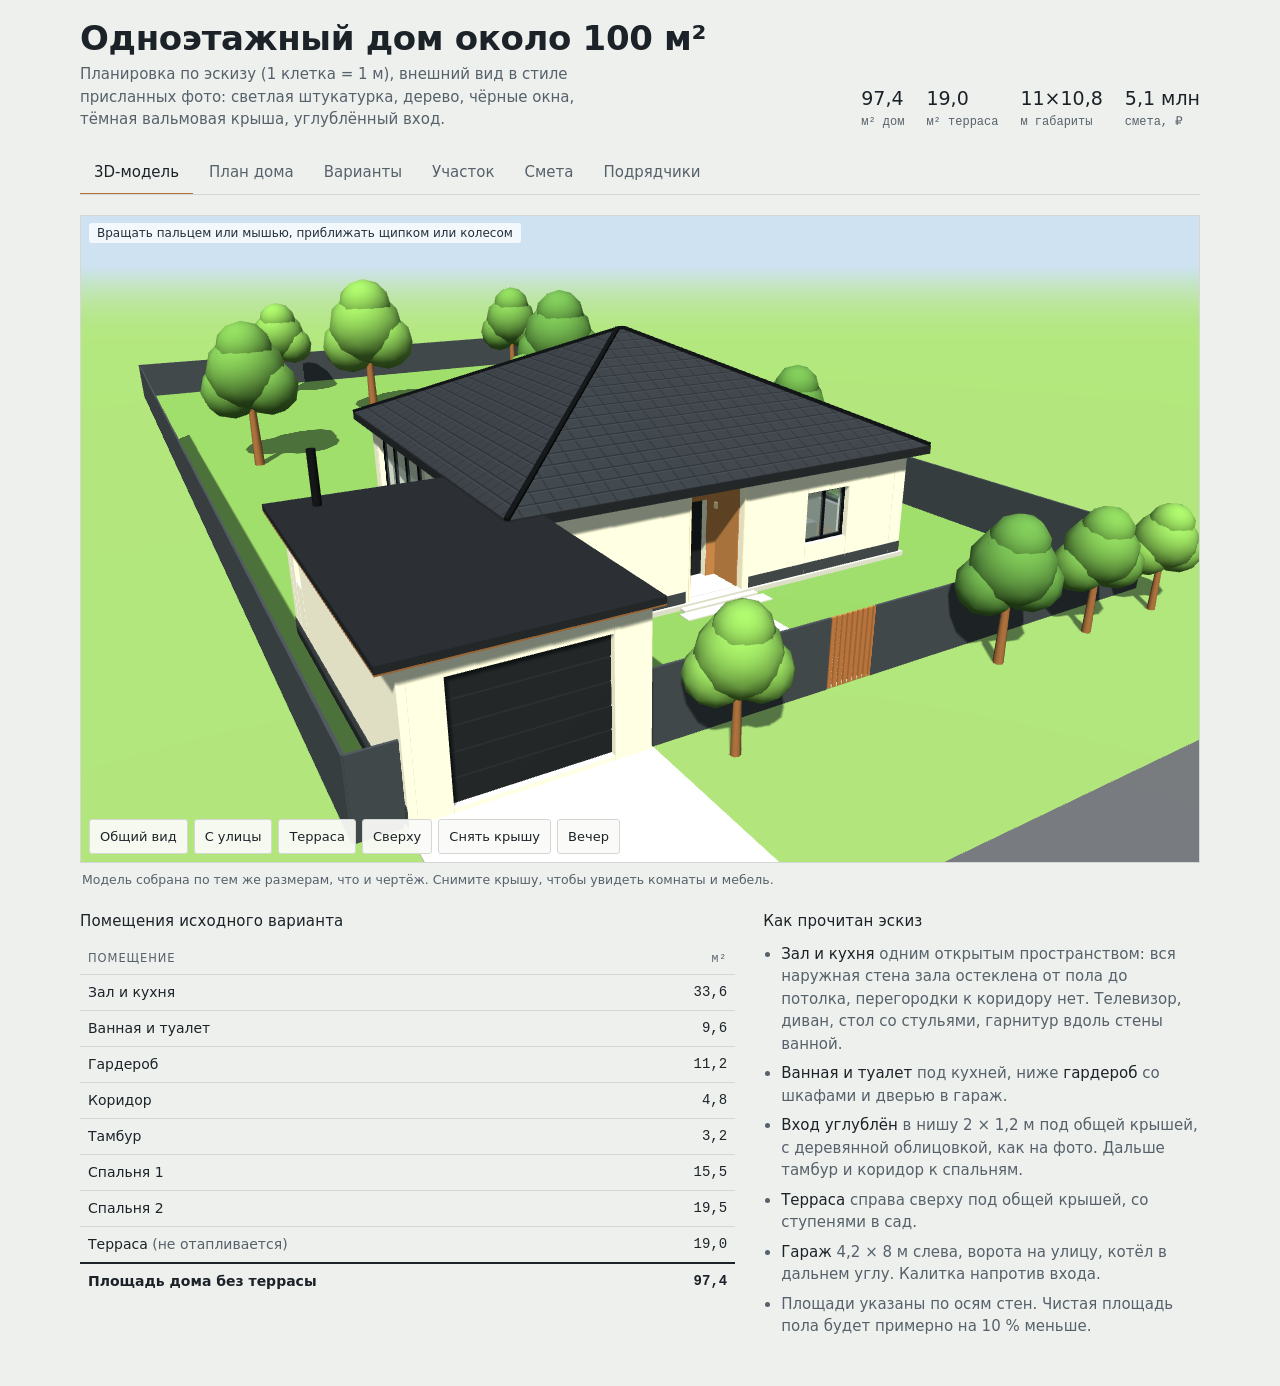
==== commit 21454d60: "Проект дома: добавить варианты планировок до 120 м²" ====
--- a/dom/index.html
+++ b/dom/index.html
@@ -3,7 +3,7 @@
 <head>
 <meta charset="utf-8">
 <meta name="viewport" content="width=device-width, initial-scale=1, viewport-fit=cover">
-<meta name="description" content="Одноэтажный дом около 100 м²: план, участок, 3D-модель, смета и подрядчики Абакана.">
+<meta name="description" content="Одноэтажный дом из газобетона: 6 вариантов планировок от 97 до 120 м², 3D-модель, участок, смета и подрядчики Абакана.">
 <title>Проект дома 100 м²</title>
 <style>:root{color-scheme:light}body{margin:0}img{max-width:100%}[hidden]{display:none!important}</style>
 <style>
@@ -111,6 +111,23 @@
 ol.steps{margin:0;padding-left:20px;display:flex;flex-direction:column;gap:8px;max-width:78ch}
 ol.steps b{font-weight:600}
 ol.steps span{color:var(--ink2)}
+/* варианты планировок */
+.variant-picker{display:flex;flex-wrap:wrap;gap:8px;margin-bottom:16px}
+.variant-picker button{font:inherit;font-weight:500;background:var(--surface);color:var(--ink2);border:1px solid var(--line);padding:8px 12px;cursor:pointer;border-radius:3px}
+.variant-picker button[aria-pressed="true"]{color:var(--ink);border-color:var(--wood);box-shadow:inset 0 -2px var(--wood)}
+.variant-head{display:flex;flex-wrap:wrap;gap:12px 28px;align-items:end;justify-content:space-between;margin-bottom:14px}
+.variant-head h2{font-size:clamp(18px,3vw,24px);margin:0}
+.variant-head p{margin:4px 0 0;color:var(--ink2);max-width:68ch}
+.variant-facts{display:flex;flex-wrap:wrap;gap:8px 20px;font-family:var(--f-mono);font-size:12px;color:var(--ink2)}
+.variant-facts b{display:block;font-size:18px;font-weight:500;color:var(--ink);font-variant-numeric:tabular-nums}
+.variant-details{margin-top:18px}
+.variant-details ul{max-width:72ch}
+.compare{margin-top:22px}
+.compare h3{font-family:var(--f-display);font-size:15px;font-weight:500;margin:0 0 10px}
+.compare table{min-width:720px}
+.compare caption{text-align:left;padding:0 8px 8px;color:var(--ink2);font-size:12.5px}
+.compare tbody th{font:inherit;text-transform:none;letter-spacing:0;color:var(--ink);font-weight:500}
+.compare tr.current{background:var(--wood-soft)}
 </style>
 </head>
 <body>
@@ -133,6 +150,7 @@
   <nav role="tablist" aria-label="Разделы">
     <button role="tab" id="t-3d" aria-selected="true" data-tab="3d">3D-модель</button>
     <button role="tab" id="t-plan" aria-selected="false" data-tab="plan">План дома</button>
+    <button role="tab" id="t-variants" aria-selected="false" data-tab="variants">Варианты</button>
     <button role="tab" id="t-site" aria-selected="false" data-tab="site">Участок</button>
     <button role="tab" id="t-cost" aria-selected="false" data-tab="cost">Смета</button>
     <button role="tab" id="t-pros" aria-selected="false" data-tab="pros">Подрядчики</button>
@@ -156,6 +174,47 @@
   <section id="v-plan" hidden>
     <div class="sheet scroll" id="plan"></div>
     <p class="cap">Размеры в метрах по осям стен. Сверху сад и терраса, снизу улица. Наружные стены 400 мм, несущая стена между коридором и спальнями 300 мм, перегородки 100 мм.</p>
+  </section>
+
+  <section id="v-variants" hidden>
+    <div class="variant-picker" role="group" aria-label="Выбор планировки">
+      <button type="button" data-variant="0" aria-pressed="true">1 · Исходный</button>
+      <button type="button" data-variant="1" aria-pressed="false">2 · 12 × 10</button>
+      <button type="button" data-variant="2" aria-pressed="false">3 · 15 × 8</button>
+      <button type="button" data-variant="3" aria-pressed="false">4 · 11 × 10</button>
+      <button type="button" data-variant="4" aria-pressed="false">5 · 12 × 10</button>
+      <button type="button" data-variant="5" aria-pressed="false">6 · 14 × 10</button>
+    </div>
+    <div class="variant-head">
+      <div><h2 id="variant-title"></h2><p id="variant-description"></p></div>
+      <div class="variant-facts" id="variant-facts"></div>
+    </div>
+    <div class="sheet scroll" id="variant-plan"></div>
+    <p class="cap">Схемы в метрах по осям стен. Терраса входит в контур крыши, но не в отапливаемую площадь; гараж показан отдельно. Сверху сад, снизу улица.</p>
+    <div class="cols variant-details">
+      <div>
+        <h2>Помещения выбранного варианта</h2>
+        <table>
+          <thead><tr><th>Помещение</th><th class="n">м²</th></tr></thead>
+          <tbody id="variant-rooms"></tbody>
+        </table>
+      </div>
+      <div>
+        <h2>Что получилось</h2>
+        <ul id="variant-features"></ul>
+      </div>
+    </div>
+    <div class="compare">
+      <h3>Сравнение всех вариантов</h3>
+      <div class="sheet scroll" style="padding:4px 8px" tabindex="0" role="region" aria-label="Таблица сравнения планировок">
+        <table>
+          <caption>Площади по осям стен. «Всего» = дом без террасы + терраса + гараж.</caption>
+          <thead><tr><th>Вариант</th><th class="n">Дом, м²</th><th class="n">Терраса, м²</th><th class="n">Гараж, м²</th><th class="n">Всего, м²</th><th>Дом, м</th></tr></thead>
+          <tbody id="variant-compare"></tbody>
+        </table>
+      </div>
+    </div>
+    <div class="note" style="margin-top:12px"><b>Важно:</b> это концептуальные схемы для выбора планировки, а не рабочие чертежи. 3D-модель, посадка на участке и подробная смета на соседних вкладках относятся к исходному варианту 1. Для новых вариантов конструктив, окна, двери и смету нужно разработать после выбора схемы.</div>
   </section>
 
   <section id="v-site" hidden>
@@ -348,7 +407,7 @@
 
   <div class="cols">
     <div>
-      <h2>Помещения</h2>
+      <h2>Помещения исходного варианта</h2>
       <table>
         <thead><tr><th>Помещение</th><th class="n">м²</th></tr></thead>
         <tbody id="rooms"></tbody>
@@ -1596,6 +1655,106 @@
   return s+`</svg>`;
 }
 document.getElementById('plan').innerHTML=buildPlan();
+
+/* ---------- Варианты планировок ---------- */
+const VARIANTS=[
+ {name:'Исходный',title:'Вариант 1 · Исходный эскиз',description:'Планировка, которая уже была на сайте: 97,4 м² дома, терраса 19 м² и гараж 33,6 м².',w:W,d:D,rooms:ROOMS,garage:ANNEX,original:true,
+  features:['<b>Кухня-гостиная 33,6 м²</b> с панорамным остеклением и выходом на террасу.','<b>Две спальни 15,5 и 19,5 м²</b>, совмещённый санузел 9,6 м² и большой гардероб 11,2 м².','<b>Гараж 33,6 м²</b> с местом для котла и внутренней дверью из гардероба.']},
+ {name:'Ровная сетка',title:'Вариант 2 · Ровная сетка 12 × 10 м',description:'Простое прямоугольное деление: большая общая зона, два одинаковых спальных блока и компактный хозяйственный узел у входа.',w:12,d:10,garage:{x:12,y:4,w:4,h:6},entry:{x:10,y:10},
+  rooms:[
+   {n:'Зал и кухня',x:0,y:0,w:8,h:5,f:'wood'},
+   {n:'Терраса',x:8,y:0,w:4,h:5,f:'deck',out:1},
+   {n:'Спальня 1',x:0,y:5,w:4,h:5,f:'wood'},
+   {n:'Спальня 2',x:4,y:5,w:4,h:5,f:'wood'},
+   {n:'Ванная и туалет',x:8,y:5,w:1.8,h:3,f:'tile',lines:['Ванная','и туалет']},
+   {n:'Гардероб',x:9.8,y:5,w:2.2,h:3,f:'wood'},
+   {n:'Прихожая',x:8,y:8,w:4,h:2,f:'tile'}],
+  features:['<b>Кухня-гостиная 40 м²</b> и две равные спальни по 20 м² — удобно для семьи с двумя детьми или кабинета во второй спальне.','<b>Санузел 5,4 м² и гардероб 6,6 м²</b> собраны рядом с прихожей 8 м² и гаражом.','<b>Терраса 20 м²</b> примыкает к общей зоне. Общая площадь дома без террасы и гаража — ровно 100 м².']},
+ {name:'Продольный',title:'Вариант 3 · Продольный дом 15 × 8 м',description:'Вытянутый корпус для широкого участка: спальни в одном ряду, отдельная постирочная и длинная терраса в садовой части.',w:15,d:8,garage:{x:15,y:2,w:4,h:6},entry:{x:11.5,y:8},
+  rooms:[
+   {n:'Зал и кухня',x:0,y:0,w:8,h:5,f:'wood'},
+   {n:'Ванная и туалет',x:8,y:0,w:4,h:2.5,f:'tile',lines:['Ванная','и туалет']},
+   {n:'Гардероб',x:12,y:0,w:3,h:2.5,f:'wood'},
+   {n:'Терраса',x:8,y:2.5,w:7,h:2.5,f:'deck',out:1},
+   {n:'Спальня 1',x:0,y:5,w:5,h:3,f:'wood'},
+   {n:'Спальня 2',x:5,y:5,w:5,h:3,f:'wood'},
+   {n:'Прихожая',x:10,y:5,w:3,h:3,f:'tile'},
+   {n:'Постирочная',x:13,y:5,w:2,h:3,f:'tile'}],
+  features:['<b>Кухня-гостиная 40 м²</b>, две спальни по 15 м², санузел 10 м² и гардероб 7,5 м².','<b>Дополнительная постирочная 6 м²</b> разгружает санузел; прихожая 9 м² связывает вход с комнатами.','<b>Дом 102,5 м²</b>, терраса 17,5 м² и гараж 24 м². Глубина корпуса 8 м упрощает продольную схему, но требует более широкой пятна застройки.']},
+ {name:'Компактный',title:'Вариант 4 · Компактный дом 11 × 10 м',description:'Самый небольшой контур из новых вариантов: ровно 100 м² дома, небольшая терраса и пристроенный гараж 24 м².',w:11,d:10,garage:{x:11,y:4,w:4,h:6},entry:{x:9.5,y:10},
+  rooms:[
+   {n:'Зал и кухня',x:0,y:0,w:7,h:5,f:'wood'},
+   {n:'Терраса',x:7,y:0,w:4,h:2.5,f:'deck',out:1},
+   {n:'Ванная и туалет',x:7,y:2.5,w:4,h:2.5,f:'tile',lines:['Ванная','и туалет']},
+   {n:'Спальня 1',x:0,y:5,w:4,h:5,f:'wood'},
+   {n:'Спальня 2',x:4,y:5,w:4,h:5,f:'wood'},
+   {n:'Гардероб',x:8,y:5,w:3,h:2,f:'wood'},
+   {n:'Прихожая',x:8,y:7,w:3,h:3,f:'tile'}],
+  features:['<b>Две спальни по 20 м²</b>, кухня-гостиная 35 м² и вместительный совмещённый санузел 10 м².','<b>Гардероб 6 м²</b> находится у спален, прихожая 9 м² имеет отдельный вход с улицы и сообщение с гаражом.','<b>Терраса 10 м²</b> — самая компактная. Вместе с гаражом общая расчётная площадь контура составляет 134 м².']},
+ {name:'Большая гостиная',title:'Вариант 5 · Большая кухня-гостиная 12 × 10 м',description:'Вариант с акцентом на общую зону: почти половина отапливаемого дома отведена кухне и гостиной.',w:12,d:10,garage:{x:12,y:4,w:4,h:6},entry:{x:10,y:10},
+  rooms:[
+   {n:'Зал и кухня',x:0,y:0,w:8,h:6,f:'wood'},
+   {n:'Терраса',x:8,y:0,w:4,h:4,f:'deck',out:1},
+   {n:'Ванная и туалет',x:8,y:4,w:4,h:2,f:'tile',lines:['Ванная','и туалет']},
+   {n:'Спальня 1',x:0,y:6,w:4,h:4,f:'wood'},
+   {n:'Спальня 2',x:4,y:6,w:4,h:4,f:'wood'},
+   {n:'Гардероб',x:8,y:6,w:4,h:2,f:'wood'},
+   {n:'Прихожая',x:8,y:8,w:4,h:2,f:'tile'}],
+  features:['<b>Кухня-гостиная 48 м²</b> — самая большая среди вариантов до 110 м²; терраса 16 м² продолжает общую зону.','<b>Две спальни по 16 м²</b>, санузел 8 м², гардероб 8 м² и прихожая 8 м².','<b>Дом 104 м²</b> — запас по площади по сравнению со 100-метровыми вариантами ушёл прежде всего в общую зону и хранение.']},
+ {name:'120 м²',title:'Вариант 6 · Просторный дом 14 × 10 м',description:'Вариант площадью 120 м² с увеличенной общей зоной, двумя большими спальнями и отдельной постирочной.',w:14,d:10,garage:{x:14,y:4,w:4,h:6},entry:{x:9.5,y:10},
+  rooms:[
+   {n:'Зал и кухня',x:0,y:0,w:10,h:5,f:'wood'},
+   {n:'Терраса',x:10,y:0,w:4,h:5,f:'deck',out:1},
+   {n:'Спальня 1',x:0,y:5,w:4,h:5,f:'wood'},
+   {n:'Спальня 2',x:4,y:5,w:4,h:5,f:'wood'},
+   {n:'Ванная и туалет',x:8,y:5,w:3,h:2.5,f:'tile',lines:['Ванная','и туалет']},
+   {n:'Гардероб',x:11,y:5,w:3,h:2.5,f:'wood'},
+   {n:'Прихожая',x:8,y:7.5,w:3,h:2.5,f:'tile'},
+   {n:'Постирочная',x:11,y:7.5,w:3,h:2.5,f:'tile'}],
+  features:['<b>Кухня-гостиная 50 м²</b> и две спальни по 20 м² — самый просторный вариант на сайте.','<b>Санузел, гардероб, прихожая и постирочная</b> занимают по 7,5 м² каждое помещение.','<b>Дом 120 м²</b>, терраса 20 м² и гараж 24 м²; общая расчётная площадь по осям — 164 м².']}
+];
+const variantHouse=v=>v.rooms.filter(r=>!r.out).reduce((s,r)=>s+r.w*r.h,0);
+const variantTerrace=v=>v.rooms.filter(r=>r.out).reduce((s,r)=>s+r.w*r.h,0);
+const variantTotal=v=>variantHouse(v)+variantTerrace(v)+v.garage.w*v.garage.h;
+function buildVariantPlan(v){
+  if(v.original)return buildPlan();
+  const g=v.garage, minX=Math.min(-1.8,g.x-1.8), maxX=Math.max(v.w+2,g.x+g.w+1.8), maxY=Math.max(v.d,g.y+g.h)+2.1;
+  let s=`<svg viewBox="${minX} -2.3 ${maxX-minX} ${maxY+2.3}" xmlns="http://www.w3.org/2000/svg" role="img" aria-label="${v.title}">`+DEFS;
+  v.rooms.forEach(r=>s+=`<rect x="${r.x}" y="${r.y}" width="${r.w}" height="${r.h}" fill="var(${FILL[r.f]})" stroke="var(--wall)" stroke-width=".07"/>`);
+  s+=`<rect x="0" y="0" width="${v.w}" height="${v.d}" fill="none" stroke="var(--wall)" stroke-width=".18"/>`;
+  s+=`<rect x="${g.x}" y="${g.y}" width="${g.w}" height="${g.h}" fill="var(--fl-tile)" stroke="var(--wall)" stroke-width=".18"/>`;
+  s+=`<rect x="${g.x+.7}" y="${g.y+1.8}" width="${g.w-1.4}" height="3.8" rx=".45" fill="var(--furn)" stroke="var(--ink2)" stroke-width=".035"/><rect x="${g.x+1}" y="${g.y+2.5}" width="${g.w-2}" height="1.4" rx=".2" fill="none" stroke="var(--ink2)" stroke-width=".03"/>`;
+  s+=`<text x="${g.x+g.w/2}" y="${g.y+.75}" font-size=".3" text-anchor="middle" font-weight="600">Гараж</text><text class="mono" x="${g.x+g.w/2}" y="${g.y+1.15}" font-size=".24" text-anchor="middle" style="fill:var(--ink2)">${fm(g.w*g.h)} м²</text>`;
+  s+=`<line x1="${g.x+.5}" y1="${g.y+g.h}" x2="${g.x+g.w-.5}" y2="${g.y+g.h}" stroke="var(--wood)" stroke-width=".16"/><text x="${g.x+g.w/2}" y="${g.y+g.h+.55}" font-size=".24" text-anchor="middle">ворота 3,0 м</text>`;
+  v.rooms.forEach(r=>{
+    const lines=r.lines||[r.n], x=r.x+r.w/2, y=r.y+r.h/2, fs=r.w<2.5?.23:.29, start=y-(lines.length-1)*fs*.55-fs*.35;
+    lines.forEach((line,i)=>s+=`<text x="${x}" y="${start+i*fs*1.1}" font-size="${fs}" text-anchor="middle" font-weight="600">${line}</text>`);
+    s+=`<text class="mono" x="${x}" y="${start+lines.length*fs*1.1}" font-size="${fs*.82}" text-anchor="middle" style="fill:var(--ink2)">${fm(r.w*r.h)} м²</text>`;
+    if(r.out)s+=`<text x="${x}" y="${start+(lines.length+1)*fs*1.1}" font-size=".2" text-anchor="middle" style="fill:var(--ink2)">под общей крышей</text>`;
+  });
+  const e=v.entry;
+  s+=`<rect x="${e.x-.8}" y="${e.y}" width="1.6" height=".35" fill="var(--conc)" stroke="var(--ink2)" stroke-width=".03"/><line x1="${e.x}" y1="${e.y+.85}" x2="${e.x}" y2="${e.y+.15}" stroke="var(--ink2)" stroke-width=".04" marker-end="url(#ar)"/><text x="${e.x}" y="${e.y+1.35}" font-size=".27" text-anchor="middle" font-weight="600">ВХОД</text>`;
+  s+=`<text x="${v.w/2}" y="-1.85" font-size=".3" text-anchor="middle" style="fill:var(--ink2)">САД</text><text x="${v.w/2}" y="${v.d+1.8}" font-size=".32" text-anchor="middle" letter-spacing=".18em" style="fill:var(--ink2)">УЛИЦА</text>`;
+  s+=dim(0,-1.1,v.w,-1.1,fm(v.w)+' м')+dim(v.w+.85,0,v.w+.85,v.d,fm(v.d)+' м');
+  s+=dim(g.x,g.y+g.h+1.15,g.x+g.w,g.y+g.h+1.15,fm(g.w)+' м',.24);
+  return s+'</svg>';
+}
+function renderVariant(index){
+  const v=VARIANTS[index], house=variantHouse(v), terrace=variantTerrace(v), garage=v.garage.w*v.garage.h;
+  document.querySelectorAll('[data-variant]').forEach(b=>b.setAttribute('aria-pressed',+b.dataset.variant===index));
+  document.getElementById('variant-title').textContent=v.title;
+  document.getElementById('variant-description').textContent=v.description;
+  document.getElementById('variant-facts').innerHTML=`<span><b>${fm(house)}</b>м² дом</span><span><b>${fm(terrace)}</b>м² терраса</span><span><b>${fm(garage)}</b>м² гараж</span><span><b>${fm(v.w)}×${fm(v.d)}</b>м дом</span>`;
+  document.getElementById('variant-plan').innerHTML=buildVariantPlan(v);
+  let rows='';
+  v.rooms.forEach(r=>rows+=`<tr><td>${r.n}${r.out?' <span style="color:var(--ink2)">(не отапливается)</span>':''}</td><td class="n">${fm(r.w*r.h)}</td></tr>`);
+  rows+=`<tr><td>Гараж</td><td class="n">${fm(garage)}</td></tr><tr class="tot"><td>Площадь дома без террасы и гаража</td><td class="n">${fm(house)}</td></tr>`;
+  document.getElementById('variant-rooms').innerHTML=rows;
+  document.getElementById('variant-features').innerHTML=v.features.map(f=>`<li>${f}</li>`).join('')+'<li>Площади указаны по осям стен. Чистая площадь пола будет примерно на 10 % меньше.</li>';
+  document.getElementById('variant-compare').innerHTML=VARIANTS.map((item,i)=>`<tr class="${i===index?'current':''}"><th scope="row">${i+1} · ${item.name}</th><td class="n">${fm(variantHouse(item))}</td><td class="n">${fm(variantTerrace(item))}</td><td class="n">${fm(item.garage.w*item.garage.h)}</td><td class="n">${fm(variantTotal(item))}</td><td>${fm(item.w)} × ${fm(item.d)}</td></tr>`).join('');
+}
+document.querySelectorAll('[data-variant]').forEach(b=>b.addEventListener('click',()=>renderVariant(+b.dataset.variant)));
+renderVariant(0);
 
 function buildSite(){
   const p=PLOT, x1=p.x+p.w, y0=p.y;
@@ -1906,7 +2065,7 @@
 }
 
 /* ---------- Вкладки ---------- */
-const TABS=['3d','plan','site','cost','pros'];
+const TABS=['3d','plan','variants','site','cost','pros'];
 function show(t){
   if(!TABS.includes(t))t='3d';
   TABS.forEach(k=>{document.getElementById('v-'+k).hidden=k!==t; document.getElementById('t-'+k).setAttribute('aria-selected',k===t)});
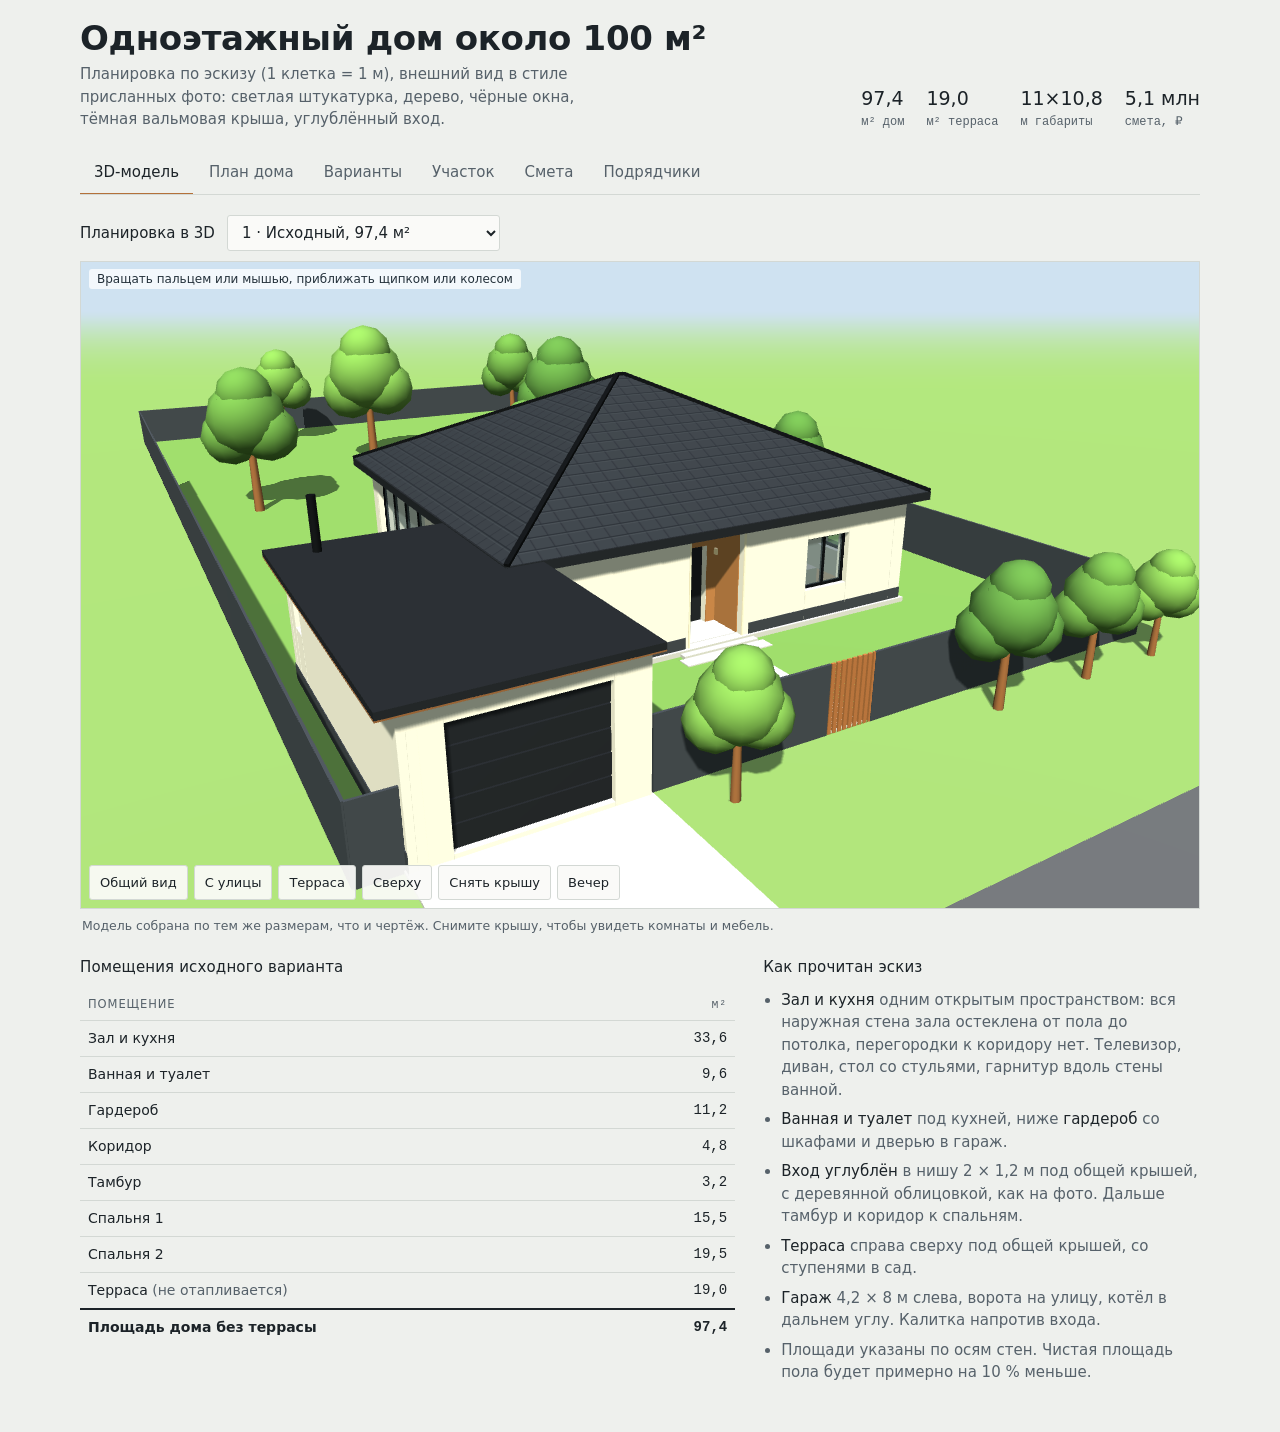
==== commit b792f831: "Проект дома: улучшить планы и добавить 3D для всех вариантов" ====
--- a/dom/index.html
+++ b/dom/index.html
@@ -118,6 +118,11 @@
 .variant-head{display:flex;flex-wrap:wrap;gap:12px 28px;align-items:end;justify-content:space-between;margin-bottom:14px}
 .variant-head h2{font-size:clamp(18px,3vw,24px);margin:0}
 .variant-head p{margin:4px 0 0;color:var(--ink2);max-width:68ch}
+.model-bar{display:flex;flex-wrap:wrap;gap:8px 12px;align-items:center;margin-bottom:10px}
+.model-bar label{font-weight:500}
+.model-bar select,.model-open{font:inherit;background:var(--surface);color:var(--ink);border:1px solid var(--line);border-radius:3px;padding:7px 10px}
+.model-open{cursor:pointer;text-decoration:none}
+.model-open:hover,.model-bar select:hover{border-color:var(--wood)}
 .variant-facts{display:flex;flex-wrap:wrap;gap:8px 20px;font-family:var(--f-mono);font-size:12px;color:var(--ink2)}
 .variant-facts b{display:block;font-size:18px;font-weight:500;color:var(--ink);font-variant-numeric:tabular-nums}
 .variant-details{margin-top:18px}
@@ -157,6 +162,17 @@
   </nav>
 
   <section id="v-3d">
+    <div class="model-bar">
+      <label for="model-variant">Планировка в 3D</label>
+      <select id="model-variant">
+        <option value="0">1 · Исходный, 97,4 м²</option>
+        <option value="1">2 · Ровная сетка, 100 м²</option>
+        <option value="2">3 · Продольный, 102,5 м²</option>
+        <option value="3">4 · Компактный, 100 м²</option>
+        <option value="4">5 · Большая гостиная, 104 м²</option>
+        <option value="5">6 · Просторный, 120 м²</option>
+      </select>
+    </div>
     <div class="stage" id="stage">
       <div class="hint"><span>Вращать пальцем или мышью, приближать щипком или колесом</span></div>
       <div class="tools">
@@ -188,6 +204,7 @@
     <div class="variant-head">
       <div><h2 id="variant-title"></h2><p id="variant-description"></p></div>
       <div class="variant-facts" id="variant-facts"></div>
+      <button type="button" class="model-open" id="variant-3d">Открыть этот вариант в 3D</button>
     </div>
     <div class="sheet scroll" id="variant-plan"></div>
     <p class="cap">Схемы в метрах по осям стен. Терраса входит в контур крыши, но не в отапливаемую площадь; гараж показан отдельно. Сверху сад, снизу улица.</p>
@@ -214,7 +231,7 @@
         </table>
       </div>
     </div>
-    <div class="note" style="margin-top:12px"><b>Важно:</b> это концептуальные схемы для выбора планировки, а не рабочие чертежи. 3D-модель, посадка на участке и подробная смета на соседних вкладках относятся к исходному варианту 1. Для новых вариантов конструктив, окна, двери и смету нужно разработать после выбора схемы.</div>
+    <div class="note" style="margin-top:12px"><b>Важно:</b> это концептуальные схемы для выбора планировки, а не рабочие чертежи. 3D-модель доступна для каждого варианта через кнопку выше. Посадка на участке и подробная смета на соседних вкладках относятся к исходному варианту 1. Перед строительством выбранную схему нужно адаптировать к участку и разработать конструктив и инженерные разделы.</div>
   </section>
 
   <section id="v-site" hidden>
@@ -1554,6 +1571,7 @@
 const WICKET=[4.4,5.6];
 const TREES_OUT=[[1.4,16.8,.9],[8.4,16.8,1.0],[11.4,16.8,.9],[13.9,16.8,.8]];
 const TREES_IN=[[-2.5,-8,1.4],[3.5,-14,1.6],[10.5,-9,1.5],[12.5,-19,1.3],[1,-21,1.2],[13,4,1.1],[7,-5,1.0]];
+const BASE_WALLS=WALLS,BASE_FUR=FUR,BASE_NICHE=NICHE,BASE_PLOT=PLOT,BASE_FENCE_Y=FENCE_Y,BASE_WICKET=WICKET,BASE_TREES_OUT=TREES_OUT,BASE_TREES_IN=TREES_IN;
 
 /* ---------- Экспликация ---------- */
 const HOUSE_AREA=ROOMS.filter(r=>!r.out).reduce((s,r)=>s+r.w*r.h,0);
@@ -1657,6 +1675,11 @@
 document.getElementById('plan').innerHTML=buildPlan();
 
 /* ---------- Варианты планировок ---------- */
+const dH=(c,p,w=.9,sw=1)=>({hor:1,c,p,w,k:'door',s:0,h:2.1,sw});
+const dV=(c,p,w=.9,sw=1)=>({hor:0,c,p,w,k:'door',s:0,h:2.1,sw});
+const wH=(c,p,w=1.6)=>({hor:1,c,p,w,k:'win',s:.8,h:1.4});
+const wV=(c,p,w=1.6)=>({hor:0,c,p,w,k:'win',s:.8,h:1.4});
+const tV=(c,p,w=1.8)=>({hor:0,c,p,w,k:'gdoor',s:0,h:2.3});
 const VARIANTS=[
  {name:'Исходный',title:'Вариант 1 · Исходный эскиз',description:'Планировка, которая уже была на сайте: 97,4 м² дома, терраса 19 м² и гараж 33,6 м².',w:W,d:D,rooms:ROOMS,garage:ANNEX,original:true,
   features:['<b>Кухня-гостиная 33,6 м²</b> с панорамным остеклением и выходом на террасу.','<b>Две спальни 15,5 и 19,5 м²</b>, совмещённый санузел 9,6 м² и большой гардероб 11,2 м².','<b>Гараж 33,6 м²</b> с местом для котла и внутренней дверью из гардероба.']},
@@ -1669,17 +1692,19 @@
    {n:'Ванная и туалет',x:8,y:5,w:1.8,h:3,f:'tile',lines:['Ванная','и туалет']},
    {n:'Гардероб',x:9.8,y:5,w:2.2,h:3,f:'wood'},
    {n:'Прихожая',x:8,y:8,w:4,h:2,f:'tile'}],
+  ops:[wH(0,3,3),wV(0,2.5,3.2),tV(8,2.5,2),wH(10,2),wH(10,6),wV(0,7.5,1.5),dH(5,2),dH(5,6),dH(8,8.9,.8),dH(8,10.9,.8),dH(10,10,1)],garageDoor:9,
   features:['<b>Кухня-гостиная 40 м²</b> и две равные спальни по 20 м² — удобно для семьи с двумя детьми или кабинета во второй спальне.','<b>Санузел 5,4 м² и гардероб 6,6 м²</b> собраны рядом с прихожей 8 м² и гаражом.','<b>Терраса 20 м²</b> примыкает к общей зоне. Общая площадь дома без террасы и гаража — ровно 100 м².']},
  {name:'Продольный',title:'Вариант 3 · Продольный дом 15 × 8 м',description:'Вытянутый корпус для широкого участка: спальни в одном ряду, отдельная постирочная и длинная терраса в садовой части.',w:15,d:8,garage:{x:15,y:2,w:4,h:6},entry:{x:11.5,y:8},
   rooms:[
    {n:'Зал и кухня',x:0,y:0,w:8,h:5,f:'wood'},
-   {n:'Ванная и туалет',x:8,y:0,w:4,h:2.5,f:'tile',lines:['Ванная','и туалет']},
-   {n:'Гардероб',x:12,y:0,w:3,h:2.5,f:'wood'},
-   {n:'Терраса',x:8,y:2.5,w:7,h:2.5,f:'deck',out:1},
+   {n:'Терраса',x:8,y:0,w:7,h:2.5,f:'deck',out:1},
+   {n:'Ванная и туалет',x:8,y:2.5,w:4,h:2.5,f:'tile',lines:['Ванная','и туалет']},
+   {n:'Гардероб',x:12,y:2.5,w:3,h:2.5,f:'wood'},
    {n:'Спальня 1',x:0,y:5,w:5,h:3,f:'wood'},
    {n:'Спальня 2',x:5,y:5,w:5,h:3,f:'wood'},
    {n:'Прихожая',x:10,y:5,w:3,h:3,f:'tile'},
    {n:'Постирочная',x:13,y:5,w:2,h:3,f:'tile'}],
+  ops:[wH(0,3,3),wV(0,2.5,3.2),tV(8,1.25,1.8),wH(8,2.5),wH(8,7.5),dH(5,2.5),dV(10,6.5),dH(5,11.5),dH(5,12.5,.8),dV(13,6.5,.8),dH(8,11.5,1)],garageDoor:6.5,
   features:['<b>Кухня-гостиная 40 м²</b>, две спальни по 15 м², санузел 10 м² и гардероб 7,5 м².','<b>Дополнительная постирочная 6 м²</b> разгружает санузел; прихожая 9 м² связывает вход с комнатами.','<b>Дом 102,5 м²</b>, терраса 17,5 м² и гараж 24 м². Глубина корпуса 8 м упрощает продольную схему, но требует более широкой пятна застройки.']},
  {name:'Компактный',title:'Вариант 4 · Компактный дом 11 × 10 м',description:'Самый небольшой контур из новых вариантов: ровно 100 м² дома, небольшая терраса и пристроенный гараж 24 м².',w:11,d:10,garage:{x:11,y:4,w:4,h:6},entry:{x:9.5,y:10},
   rooms:[
@@ -1690,6 +1715,7 @@
    {n:'Спальня 2',x:4,y:5,w:4,h:5,f:'wood'},
    {n:'Гардероб',x:8,y:5,w:3,h:2,f:'wood'},
    {n:'Прихожая',x:8,y:7,w:3,h:3,f:'tile'}],
+  ops:[wH(0,3,3),wV(0,2.5,3.2),tV(7,1.25,1.8),wH(10,2),wH(10,6),dH(5,2),dH(5,6),dV(7,3.5),dH(7,9.5),dH(10,9.5,1)],garageDoor:8.5,
   features:['<b>Две спальни по 20 м²</b>, кухня-гостиная 35 м² и вместительный совмещённый санузел 10 м².','<b>Гардероб 6 м²</b> находится у спален, прихожая 9 м² имеет отдельный вход с улицы и сообщение с гаражом.','<b>Терраса 10 м²</b> — самая компактная. Вместе с гаражом общая расчётная площадь контура составляет 134 м².']},
  {name:'Большая гостиная',title:'Вариант 5 · Большая кухня-гостиная 12 × 10 м',description:'Вариант с акцентом на общую зону: почти половина отапливаемого дома отведена кухне и гостиной.',w:12,d:10,garage:{x:12,y:4,w:4,h:6},entry:{x:10,y:10},
   rooms:[
@@ -1700,29 +1726,92 @@
    {n:'Спальня 2',x:4,y:6,w:4,h:4,f:'wood'},
    {n:'Гардероб',x:8,y:6,w:4,h:2,f:'wood'},
    {n:'Прихожая',x:8,y:8,w:4,h:2,f:'tile'}],
+  ops:[wH(0,3,3),wV(0,3,3.2),tV(8,2,1.8),wH(10,2),wH(10,6),dH(6,2),dH(6,6),dV(8,5),dH(8,10),dH(10,10,1)],garageDoor:9,
   features:['<b>Кухня-гостиная 48 м²</b> — самая большая среди вариантов до 110 м²; терраса 16 м² продолжает общую зону.','<b>Две спальни по 16 м²</b>, санузел 8 м², гардероб 8 м² и прихожая 8 м².','<b>Дом 104 м²</b> — запас по площади по сравнению со 100-метровыми вариантами ушёл прежде всего в общую зону и хранение.']},
- {name:'120 м²',title:'Вариант 6 · Просторный дом 14 × 10 м',description:'Вариант площадью 120 м² с увеличенной общей зоной, двумя большими спальнями и отдельной постирочной.',w:14,d:10,garage:{x:14,y:4,w:4,h:6},entry:{x:9.5,y:10},
+ {name:'120 м²',title:'Вариант 6 · Просторный дом 14 × 10 м',description:'Вариант площадью 120 м² с увеличенной общей зоной, двумя большими спальнями и отдельным хозяйственным блоком у гаража.',w:14,d:10,garage:{x:14,y:4,w:4,h:6},entry:{x:9,y:10},
   rooms:[
    {n:'Зал и кухня',x:0,y:0,w:10,h:5,f:'wood'},
    {n:'Терраса',x:10,y:0,w:4,h:5,f:'deck',out:1},
    {n:'Спальня 1',x:0,y:5,w:4,h:5,f:'wood'},
    {n:'Спальня 2',x:4,y:5,w:4,h:5,f:'wood'},
-   {n:'Ванная и туалет',x:8,y:5,w:3,h:2.5,f:'tile',lines:['Ванная','и туалет']},
-   {n:'Гардероб',x:11,y:5,w:3,h:2.5,f:'wood'},
-   {n:'Прихожая',x:8,y:7.5,w:3,h:2.5,f:'tile'},
-   {n:'Постирочная',x:11,y:7.5,w:3,h:2.5,f:'tile'}],
-  features:['<b>Кухня-гостиная 50 м²</b> и две спальни по 20 м² — самый просторный вариант на сайте.','<b>Санузел, гардероб, прихожая и постирочная</b> занимают по 7,5 м² каждое помещение.','<b>Дом 120 м²</b>, терраса 20 м² и гараж 24 м²; общая расчётная площадь по осям — 164 м².']}
+   {n:'Прихожая',x:8,y:5,w:2,h:5,f:'tile'},
+   {n:'Ванная и туалет',x:10,y:5,w:4,h:2.5,f:'tile',lines:['Ванная','и туалет']},
+   {n:'Гардероб',x:10,y:7.5,w:4,h:2.5,f:'wood'}],
+  ops:[wH(0,4,3.2),wV(0,2.5,3.2),tV(10,2.5,2),wH(10,2),wH(10,6),dH(5,2),dH(5,6),dV(10,6.25),dV(10,8.75),dH(10,9,1)],garageDoor:8.75,
+  features:['<b>Кухня-гостиная 50 м²</b> и две спальни по 20 м² — самый просторный вариант на сайте.','<b>Санузел 10 м² и гардероб 10 м²</b> открываются в прихожую 10 м²; гараж сообщается с гардеробом, как в исходном проекте.','<b>Дом 120 м²</b>, терраса 20 м² и гараж 24 м²; общая расчётная площадь по осям — 164 м².']}
 ];
 const variantHouse=v=>v.rooms.filter(r=>!r.out).reduce((s,r)=>s+r.w*r.h,0);
 const variantTerrace=v=>v.rooms.filter(r=>r.out).reduce((s,r)=>s+r.w*r.h,0);
 const variantTotal=v=>variantHouse(v)+variantTerrace(v)+v.garage.w*v.garage.h;
+function variantWalls(v){
+  const edges=[];
+  v.rooms.filter(r=>!r.out).forEach(r=>{
+    edges.push({hor:1,c:r.y,s:r.x,e:r.x+r.w},{hor:1,c:r.y+r.h,s:r.x,e:r.x+r.w},{hor:0,c:r.x,s:r.y,e:r.y+r.h},{hor:0,c:r.x+r.w,s:r.y,e:r.y+r.h});
+  });
+  const groups=new Map();
+  edges.forEach(e=>{const k=(e.hor?'h':'v')+':'+e.c;if(!groups.has(k))groups.set(k,[]);groups.get(k).push(e)});
+  const walls=[];
+  groups.forEach(list=>{
+    const cuts=[...new Set(list.flatMap(e=>[e.s,e.e]))].sort((a,b)=>a-b);
+    let start=null,count=0;
+    const flush=end=>{if(start===null||end<=start)return;const hor=list[0].hor,c=list[0].c;
+      const wall={a:hor?[start,c]:[c,start],b:hor?[end,c]:[c,end],t:count>1?.1:.4,ext:count===1,ex:[0,0],o:[]};
+      [...v.ops,dV(v.garage.x,v.garageDoor)].forEach(q=>{if(q.hor===hor&&Math.abs(q.c-c)<.001&&q.p>=start&&q.p<=end)wall.o.push({...q})});
+      walls.push(wall);start=null;};
+    for(let i=0;i<cuts.length-1;i++){
+      const a=cuts[i],b=cuts[i+1],mid=(a+b)/2,n=list.filter(e=>e.s<mid&&e.e>mid).length;
+      if(start===null){start=a;count=n}else if(n!==count){flush(a);start=a;count=n}
+    }
+    flush(cuts.at(-1));
+  });
+  const g=v.garage, gd=v.garageDoor;
+  walls.push(
+    {a:[g.x,g.y],b:[g.x+g.w,g.y],t:.3,ext:1,gar:1,ex:[0,0],o:[]},
+    {a:[g.x,g.y],b:[g.x,g.y+g.h],t:.3,ext:1,gar:1,ex:[0,0],o:[{...dV(g.x,gd)}]},
+    {a:[g.x+g.w,g.y],b:[g.x+g.w,g.y+g.h],t:.3,ext:1,gar:1,ex:[0,0],o:[{p:g.y+2,w:.8,s:1.4,h:.6,k:'win'}]},
+    {a:[g.x,g.y+g.h],b:[g.x+g.w,g.y+g.h],t:.3,ext:1,gar:1,ex:[0,0],o:[{p:g.x+g.w/2,w:3,s:0,h:2.4,k:'gate'}]}
+  );
+  return walls;
+}
+function variantFurniture(v){
+  const out=[];
+  v.rooms.forEach(r=>{
+    if(r.n==='Зал и кухня'){
+      out.push({x:r.x+.3,y:r.y+r.h-.9,w:Math.min(4,r.w-.6),d:.6,h:.9,col:0xe5e1d8,kit:1},
+        {x:r.x+.7,y:r.y+1.5,w:3,d:.9,h:.8,col:0x6d7a82,pil:1},
+        {x:r.x+1,y:r.y+.2,w:2,d:.35,h:.5,col:0x2a2e33},
+        {x:r.x+r.w-2.7,y:r.y+1.2,w:1.8,d:.9,h:.75,sh:'o',col:0xb87a45});
+    }else if(/^Спальня/.test(r.n)){
+      out.push({x:r.x+r.w/2-.8,y:r.y+.35,w:1.6,d:2,h:.5,col:0xd9d2c4,bed:1},
+        {x:r.x+.2,y:r.y+r.h-.65,w:1.8,d:.5,h:2.1,col:0xe5e1d8});
+    }else if(r.n==='Ванная и туалет'){
+      out.push({x:r.x+.15,y:r.y+.2,w:Math.min(1.7,r.w-.3),d:.72,h:.55,col:0xf2f2ef},
+        {x:r.x+.2,y:r.y+r.h-.85,w:.42,d:.62,h:.4,col:0xf2f2ef},
+        {x:r.x+r.w-.75,y:r.y+r.h-.75,w:.55,d:.5,h:.85,col:0xf2f2ef});
+    }else if(r.n==='Гардероб'){
+      out.push({x:r.x+.15,y:r.y+.15,w:r.w-.3,d:.5,h:2,col:0xd9d4ca,hatch:1});
+    }else if(r.n==='Прихожая'){
+      out.push({x:r.x+.15,y:r.y+.15,w:Math.min(1.6,r.w-.3),d:.5,h:1.8,col:0xd9d4ca,hatch:1});
+    }else if(r.n==='Постирочная'){
+      out.push({x:r.x+.2,y:r.y+.25,w:.65,d:.65,h:.85,col:0xf2f2ef},{x:r.x+.95,y:r.y+.25,w:.65,d:.65,h:.85,col:0xf2f2ef});
+    }else if(r.out){
+      out.push({x:r.x+r.w/2-.8,y:r.y+r.h/2-.45,w:1.6,d:.9,h:.75,sh:'o',col:0x2c3238});
+    }
+  });
+  return out;
+}
 function buildVariantPlan(v){
   if(v.original)return buildPlan();
   const g=v.garage, minX=Math.min(-1.8,g.x-1.8), maxX=Math.max(v.w+2,g.x+g.w+1.8), maxY=Math.max(v.d,g.y+g.h)+2.1;
   let s=`<svg viewBox="${minX} -2.3 ${maxX-minX} ${maxY+2.3}" xmlns="http://www.w3.org/2000/svg" role="img" aria-label="${v.title}">`+DEFS;
-  v.rooms.forEach(r=>s+=`<rect x="${r.x}" y="${r.y}" width="${r.w}" height="${r.h}" fill="var(${FILL[r.f]})" stroke="var(--wall)" stroke-width=".07"/>`);
-  s+=`<rect x="0" y="0" width="${v.w}" height="${v.d}" fill="none" stroke="var(--wall)" stroke-width=".18"/>`;
-  s+=`<rect x="${g.x}" y="${g.y}" width="${g.w}" height="${g.h}" fill="var(--fl-tile)" stroke="var(--wall)" stroke-width=".18"/>`;
+  v.rooms.forEach(r=>s+=`<rect x="${r.x}" y="${r.y}" width="${r.w}" height="${r.h}" fill="var(${FILL[r.f]})"/>`);
+  s+=`<rect x="${g.x}" y="${g.y}" width="${g.w}" height="${g.h}" fill="var(--fl-tile)"/>`;
+  variantFurniture(v).forEach(f=>s+=furPlan(f));
+  variantWalls(v).forEach(w=>s+=planWall(w));
+  v.rooms.filter(r=>r.out).forEach(r=>{
+    s+=`<path d="M${r.x} ${r.y} H${r.x+r.w} V${r.y+r.h}" fill="none" stroke="var(--ink2)" stroke-width=".05" stroke-dasharray=".22 .12"/>`;
+    [[r.x+r.w-.08,r.y+.08],[r.x+r.w-.08,r.y+r.h-.08]].forEach(p=>s+=`<rect x="${p[0]-.1}" y="${p[1]-.1}" width=".2" height=".2" fill="var(--anth)"/>`);
+  });
   s+=`<rect x="${g.x+.7}" y="${g.y+1.8}" width="${g.w-1.4}" height="3.8" rx=".45" fill="var(--furn)" stroke="var(--ink2)" stroke-width=".035"/><rect x="${g.x+1}" y="${g.y+2.5}" width="${g.w-2}" height="1.4" rx=".2" fill="none" stroke="var(--ink2)" stroke-width=".03"/>`;
   s+=`<text x="${g.x+g.w/2}" y="${g.y+.75}" font-size=".3" text-anchor="middle" font-weight="600">Гараж</text><text class="mono" x="${g.x+g.w/2}" y="${g.y+1.15}" font-size=".24" text-anchor="middle" style="fill:var(--ink2)">${fm(g.w*g.h)} м²</text>`;
   s+=`<line x1="${g.x+.5}" y1="${g.y+g.h}" x2="${g.x+g.w-.5}" y2="${g.y+g.h}" stroke="var(--wood)" stroke-width=".16"/><text x="${g.x+g.w/2}" y="${g.y+g.h+.55}" font-size=".24" text-anchor="middle">ворота 3,0 м</text>`;
@@ -1739,8 +1828,11 @@
   s+=dim(g.x,g.y+g.h+1.15,g.x+g.w,g.y+g.h+1.15,fm(g.w)+' м',.24);
   return s+'</svg>';
 }
+let activeVariant=0;
 function renderVariant(index){
+  activeVariant=index;
   const v=VARIANTS[index], house=variantHouse(v), terrace=variantTerrace(v), garage=v.garage.w*v.garage.h;
+  document.getElementById('model-variant').value=String(index);
   document.querySelectorAll('[data-variant]').forEach(b=>b.setAttribute('aria-pressed',+b.dataset.variant===index));
   document.getElementById('variant-title').textContent=v.title;
   document.getElementById('variant-description').textContent=v.description;
@@ -1906,9 +1998,17 @@
 /* ---------- 3D ---------- */
 let g3=null;
 function init3d(){
-  if(g3)return; const stage=document.getElementById('stage');
+  if(g3)return; const stage=document.getElementById('stage'),model=VARIANTS[activeVariant],modelIndex=activeVariant;
+  const W=model.w,D=model.d,ROOMS=model.rooms,ANNEX=model.garage;
+  const WALLS=model.original?BASE_WALLS:variantWalls(model),FUR=model.original?BASE_FUR:variantFurniture(model);
+  const NICHE=model.original?BASE_NICHE:{x:model.entry.x-1,y:D-1,w:2,h:1};
+  const minX=Math.min(0,ANNEX.x),maxX=Math.max(W,ANNEX.x+ANNEX.w);
+  const PLOT=model.original?BASE_PLOT:{x:minX-3,y:-18,w:maxX-minX+6,d:D+26};
+  const FENCE_Y=model.original?BASE_FENCE_Y:D+5,WICKET=model.original?BASE_WICKET:[model.entry.x-.6,model.entry.x+.6];
+  const TREES_IN=model.original?BASE_TREES_IN:[[minX-1,-8,1.4],[W/2,-12,1.6],[maxX+1,-7,1.4],[maxX+1,2,1.1]];
+  const TREES_OUT=model.original?BASE_TREES_OUT:[[minX,FENCE_Y+1,.9],[maxX,FENCE_Y+1,1]];
   let renderer;
-  try{ renderer=new THREE.WebGLRenderer({antialias:true}); }catch(e){ stage.insertAdjacentHTML('afterbegin','<div class="nogl">3D не запустилось в этом браузере. План, участок и смета открываются на соседних вкладках.</div>'); g3={}; return; }
+  try{ renderer=new THREE.WebGLRenderer({antialias:true}); }catch(e){ stage.insertAdjacentHTML('afterbegin','<div class="nogl">3D не запустилось в этом браузере. План, участок и смета открываются на соседних вкладках.</div>'); g3={index:modelIndex}; return; }
   renderer.setPixelRatio(Math.min(devicePixelRatio||1,2)); renderer.shadowMap.enabled=true; renderer.shadowMap.type=THREE.PCFSoftShadowMap;
   stage.insertBefore(renderer.domElement,stage.firstChild);
   const scene=new THREE.Scene(); scene.background=new THREE.Color(0xcfe2f1); scene.fog=new THREE.Fog(0xcfe2f1,60,140);
@@ -1927,15 +2027,17 @@
   const led=new THREE.MeshStandardMaterial({color:0xfff0d0,emissive:0xffc27a,emissiveIntensity:0});
   const box=(g,w,h,d,m,x,y,z,sh=true)=>{const o=new THREE.Mesh(new THREE.BoxGeometry(w,h,d),m);o.position.set(x,y,z);o.castShadow=sh;o.receiveShadow=true;g.add(o);return o};
 
-  const world=new THREE.Group(); world.position.set(-5.5,0,-6.5); scene.add(world);   // план → мир
+  const world=new THREE.Group(); world.position.set(model.original?-5.5:-(minX+maxX)/2,0,model.original?-6.5:-(Math.min(0,ANNEX.y)+Math.max(D,ANNEX.y+ANNEX.h))/2); scene.add(world);   // план → мир
   const gnd=new THREE.Mesh(new THREE.PlaneGeometry(300,300),mat.grass); gnd.rotation.x=-Math.PI/2; gnd.position.set(5,-.02,0); gnd.receiveShadow=true; world.add(gnd);
   const P_=PLOT; box(world,P_.w,.04,P_.d,mat.lawn,P_.x+P_.w/2,0,P_.y+P_.d/2,false);
   box(world,80,.03,7,mat.asph,5,.0,FENCE_Y+8.5,false);
-  box(world,4.6,.06,4.0,mat.conc,-2.1,.03,FENCE_Y+2,false);       // заезд
-  box(world,1.0,.06,FENCE_Y-D-.9,mat.conc,5.0,.03,(D+.9+FENCE_Y)/2,false);  // дорожка
+  box(world,4.6,.06,4.0,mat.conc,ANNEX.x+ANNEX.w/2,.03,FENCE_Y+2,false);       // заезд
+  box(world,1.0,.06,FENCE_Y-D-.9,mat.conc,NICHE.x+NICHE.w/2,.03,(D+.9+FENCE_Y)/2,false);  // дорожка
   // забор
   const fh=1.6, fz=(x1,x2,z,m=mat.fence)=>box(world,x2-x1,fh,.06,m,(x1+x2)/2,fh/2,z);
-  fz(P_.x,ANNEX.x-.15,FENCE_Y); fz(.15,WICKET[0],FENCE_Y); fz(WICKET[1],P_.x+P_.w,FENCE_Y);
+  const gateL=model.original?ANNEX.x-.15:ANNEX.x+ANNEX.w/2-2.25,gateR=model.original?.15:ANNEX.x+ANNEX.w/2+2.25;
+  if(model.original){fz(P_.x,gateL,FENCE_Y); fz(gateR,WICKET[0],FENCE_Y); fz(WICKET[1],P_.x+P_.w,FENCE_Y)}
+  else{fz(P_.x,WICKET[0],FENCE_Y); fz(WICKET[1],gateL,FENCE_Y); fz(gateR,P_.x+P_.w,FENCE_Y)}
   for(let x=WICKET[0];x<WICKET[1]-.01;x+=.14)box(world,.09,fh,.05,mat.gate,x+.07,fh/2,FENCE_Y,false);
   box(world,P_.w,fh,.06,mat.fence,P_.x+P_.w/2,fh/2,P_.y); box(world,.06,fh,P_.d,mat.fence,P_.x,fh/2,P_.y+P_.d/2); box(world,.06,fh,P_.d,mat.fence,P_.x+P_.w,fh/2,P_.y+P_.d/2);
   // деревья
@@ -1946,7 +2048,7 @@
     world.add(tr);};
   TREES_IN.forEach((t,i)=>tree(t[0],t[1],t[2],i)); TREES_OUT.forEach((t,i)=>tree(t[0],t[1],t[2]*.9,i+1));
   // машина на парковке
-  const car=new THREE.Group(); car.position.set(-2.1,F,13.0);
+  const car=new THREE.Group(); car.position.set(ANNEX.x+ANNEX.w/2,F,ANNEX.y+ANNEX.h-2.8);
   const cm=M(0x4b5560,.35,.5); box(car,1.85,.62,4.3,cm,0,.62,0); box(car,1.6,.55,2.1,cm,0,1.18,.15); box(car,1.62,.42,1.9,glass,0,1.18,.15,false);
   [[-.85,-1.35],[.85,-1.35],[-.85,1.35],[.85,1.35]].forEach(p=>{const w=new THREE.Mesh(new THREE.CylinderGeometry(.33,.33,.24,14),mat.frame);w.rotation.z=Math.PI/2;w.position.set(p[0],.33,p[1]);car.add(w)}); world.add(car);
 
@@ -1977,12 +2079,18 @@
   }
   WALLS.forEach(addWall);
   // цоколь тёмной полосой
-  box(house,6.4,.45,.02,mat.plinth,3,.22,-.21,false);
-  box(house,4.2,.45,.02,mat.plinth,2.0,.22,D+.21,false); box(house,5.2,.45,.02,mat.plinth,8.6,.22,D+.21,false);
-  box(house,.02,.45,7.8,mat.plinth,-.21,.22,3.9,false); box(house,.02,.45,D-3.6,mat.plinth,W+.21,.22,(3.6+D)/2+.1,false);
+  if(model.original){
+    box(house,6.4,.45,.02,mat.plinth,3,.22,-.21,false);
+    box(house,4.2,.45,.02,mat.plinth,2.0,.22,D+.21,false); box(house,5.2,.45,.02,mat.plinth,8.6,.22,D+.21,false);
+    box(house,.02,.45,7.8,mat.plinth,-.21,.22,3.9,false); box(house,.02,.45,D-3.6,mat.plinth,W+.21,.22,(3.6+D)/2+.1,false);
+  }else{
+    box(house,W+.1,.45,.02,mat.plinth,W/2,.22,-.21,false); box(house,W+.1,.45,.02,mat.plinth,W/2,.22,D+.21,false);
+    box(house,.02,.45,D,mat.plinth,-.21,.22,D/2,false); box(house,.02,.45,D,mat.plinth,W+.21,.22,D/2,false);
+  }
   // ниша входа: деревянная облицовка, подсветка, ступени
   const slats=(x0,x1,z,face,y1=H)=>{ for(let x=x0;x<=x1;x+=.12)box(house,.07,y1-F,.06,mat.wood,x,(F+y1)/2,z+face*.25,false); };
-  slats(6.6,10.6,3.8,-1);
+  const terrace=ROOMS.find(r=>r.out);
+  if(terrace)slats(terrace.x+.4,terrace.x+terrace.w-.4,terrace.y+terrace.h,-1);
   const N_=NICHE, nb=N_.y+.21;
   box(house,.3,H-F,.03,mat.wood,N_.x+.35,(H+F)/2,nb,false); box(house,.3,H-F,.03,mat.wood,N_.x+N_.w-.35,(H+F)/2,nb,false);
   box(house,1.0,H-F-2.1-F+.15,.03,mat.wood,N_.x+1,(F+2.1+H)/2,nb,false);
@@ -1990,10 +2098,11 @@
   box(house,N_.w-.4,.03,N_.h-.2,mat.woodD,N_.x+N_.w/2,H-.02,N_.y+.2+(N_.h-.2)/2,false);
   [N_.x+.2,N_.x+N_.w-.2].forEach(x=>box(house,.04,H-.3,.04,led,x,H/2,D+.21,false));
   box(house,N_.w-.4,F,N_.h-.2,mat.conc,N_.x+N_.w/2,F/2+.01,N_.y+.2+(N_.h-.2)/2,false);
-  box(house,2.2,F*.66,.5,mat.conc,5.0,F*.33,D+.25); box(house,2.5,F*.33,.4,mat.conc,5.0,F*.16,D+.7);
-  box(house,2.2,F,.55,mat.conc,8.4,F/2,-.48); box(house,2.5,.07,.4,mat.conc,8.4,.035,-.95);
-  [[W-.1,.1],[W-.1,3.65],[9.9,.1],[6.1,.1]].forEach(p=>box(house,.16,H,.16,mat.dark,p[0],H/2,p[1]));
-  [[4.32,9.95],[5.68,9.95]].forEach(p=>box(house,.06,.16,.1,glow,p[0],2.1,p[1],false));
+  box(house,2.2,F*.66,.5,mat.conc,NICHE.x+NICHE.w/2,F*.33,D+.25); box(house,2.5,F*.33,.4,mat.conc,NICHE.x+NICHE.w/2,F*.16,D+.7);
+  if(terrace){const tx=terrace.x+terrace.w/2,tz=terrace.y-.48;box(house,2.2,F,.55,mat.conc,tx,F/2,tz); box(house,2.5,.07,.4,mat.conc,tx,.035,tz-.47)}
+  const posts=model.original?[[W-.1,.1],[W-.1,3.65],[9.9,.1],[6.1,.1]]:[[terrace.x+terrace.w-.1,terrace.y+.1],[terrace.x+terrace.w-.1,terrace.y+terrace.h-.1],[terrace.x+.1,terrace.y+.1]];
+  posts.forEach(p=>box(house,.16,H,.16,mat.dark,p[0],H/2,p[1]));
+  [[NICHE.x+.32,D-.85],[NICHE.x+NICHE.w-.32,D-.85]].forEach(p=>box(house,.06,.16,.1,glow,p[0],2.1,p[1],false));
   // гараж: пол, крыша с деревянной подшивкой
   const A=ANNEX, gr=new THREE.Group(); house.add(gr);
   box(gr,A.w,F,A.h,mat.conc,A.x+A.w/2,F/2,A.y+A.h/2);
@@ -2034,7 +2143,8 @@
     box(roofG,W+2*o,.22,.06,mat.dark,W/2,H+.1,ez0); box(roofG,W+2*o,.22,.06,mat.dark,W/2,H+.1,ez1);
     box(roofG,.06,.22,D+2*o,mat.dark,ex0,H+.1,D/2); box(roofG,.06,.22,D+2*o,mat.dark,ex1,H+.1,D/2);
   })();
-  const lamps=[[3,2.4,2.5,1.0],[8.6,2.4,1.9,.7],[9,2.4,8.8,.6],[5,2.4,10.3,.5]].map(p=>{const l=new THREE.PointLight(0xffc27a,0,10,2);l.position.set(p[0],p[1],p[2]);l.userData.i=p[3];house.add(l);return l});
+  const lampData=model.original?[[3,2.4,2.5,1.0],[8.6,2.4,1.9,.7],[9,2.4,8.8,.6],[5,2.4,10.3,.5]]:ROOMS.filter(r=>!r.out).map(r=>[r.x+r.w/2,2.4,r.y+r.h/2,.45]);
+  const lamps=lampData.map(p=>{const l=new THREE.PointLight(0xffc27a,0,10,2);l.position.set(p[0],p[1],p[2]);l.userData.i=p[3];house.add(l);return l});
 
   const bRoof=document.getElementById('b-roof'), bNight=document.getElementById('b-night');
   function night(on){
@@ -2046,7 +2156,7 @@
     lamps.forEach(l=>l.intensity=on?l.userData.i:0);
   }
   // точки обзора в мировых координатах (дом в центре)
-  const views={main:[[-13,9.5,22],[-1.5,1.2,2.5]],front:[[.5,4.8,20],[.5,1.3,3]],back:[[14,6,-12],[1.5,1.4,-2]],top:[[0.01,30,4],[-1,0,4]]};
+  const span=Math.max(W,D,maxX-minX),views=model.original?{main:[[-13,9.5,22],[-1.5,1.2,2.5]],front:[[.5,4.8,20],[.5,1.3,3]],back:[[14,6,-12],[1.5,1.4,-2]],top:[[0.01,30,4],[-1,0,4]]}:{main:[[-span*.9,span*.65,span*1.25],[0,1.2,0]],front:[[0,5,span*1.2],[0,1.3,0]],back:[[span,7,-span*.85],[0,1.4,0]],top:[[.01,span*2.1,0],[0,0,0]]};
   const nar=()=>stage.clientWidth<600;
   function fly(key){
     const v=views[key], k=nar()&&key!=='top'?1.45:1, p0=camera.position.clone(), t0=controls.target.clone();
@@ -2055,13 +2165,23 @@
       camera.position.lerpVectors(p0,p1,e); controls.target.lerpVectors(t0,t1,e); controls.update(); if(q<1)requestAnimationFrame(step);})(st);
   }
   function setView(key){const v=views[key],k=nar()?1.45:1,t=new THREE.Vector3(...v[1]); camera.position.copy(new THREE.Vector3(...v[0]).sub(t).multiplyScalar(k).add(t)); controls.target.copy(t); controls.update();}
-  stage.querySelectorAll('[data-cam]').forEach(b=>b.addEventListener('click',()=>fly(b.dataset.cam)));
-  bRoof.addEventListener('click',()=>{const off=bRoof.getAttribute('aria-pressed')!=='true'; roofG.visible=!off; gRoof.visible=!off; bRoof.setAttribute('aria-pressed',off); bRoof.textContent=off?'Вернуть крышу':'Снять крышу'; if(off)fly('top')});
-  bNight.addEventListener('click',()=>{const on=bNight.getAttribute('aria-pressed')!=='true'; bNight.setAttribute('aria-pressed',on); bNight.textContent=on?'День':'Вечер'; night(on)});
+  stage.querySelectorAll('[data-cam]').forEach(b=>b.onclick=()=>fly(b.dataset.cam));
+  bRoof.setAttribute('aria-pressed','false'); bRoof.textContent='Снять крышу';
+  bNight.setAttribute('aria-pressed','false'); bNight.textContent='Вечер';
+  bRoof.onclick=()=>{const off=bRoof.getAttribute('aria-pressed')!=='true'; roofG.visible=!off; gRoof.visible=!off; bRoof.setAttribute('aria-pressed',off); bRoof.textContent=off?'Вернуть крышу':'Снять крышу'; if(off)fly('top')};
+  bNight.onclick=()=>{const on=bNight.getAttribute('aria-pressed')!=='true'; bNight.setAttribute('aria-pressed',on); bNight.textContent=on?'День':'Вечер'; night(on)};
   function resize(){const w=stage.clientWidth,h=stage.clientHeight; if(!w||!h)return; renderer.setSize(w,h,false); camera.aspect=w/h; camera.updateProjectionMatrix()}
-  new ResizeObserver(resize).observe(stage); resize(); setView('main');
-  g3={resize,run:true};
-  (function loop(){ if(g3.run){controls.update(); renderer.render(scene,camera);} requestAnimationFrame(loop); })();
+  const resizeObserver=new ResizeObserver(resize);resizeObserver.observe(stage); resize(); setView('main');
+  const state={index:modelIndex,resize,run:true,inView:true,disposed:false,renderer,scene,controls,resizeObserver};
+  const observer=new IntersectionObserver(entries=>{state.inView=entries[0].isIntersecting},{rootMargin:'200px'});observer.observe(stage);state.observer=observer;
+  g3=state;
+  (function loop(){if(state.disposed)return;if(state.run&&state.inView&&!document.hidden){controls.update(); renderer.render(scene,camera);}state.raf=requestAnimationFrame(loop);})();
+}
+function dispose3d(){
+  const state=g3;if(!state)return;state.disposed=true;cancelAnimationFrame(state.raf);
+  if(state.observer)state.observer.disconnect();if(state.resizeObserver)state.resizeObserver.disconnect();if(state.controls)state.controls.dispose();
+  if(state.scene){const geometries=new Set(),materials=new Set(),textures=new Set();state.scene.traverse(o=>{if(o.geometry)geometries.add(o.geometry);if(o.material)(Array.isArray(o.material)?o.material:[o.material]).forEach(m=>materials.add(m))});materials.forEach(m=>{for(const key in m)if(m[key]&&m[key].isTexture)textures.add(m[key]);m.dispose()});textures.forEach(t=>t.dispose());geometries.forEach(g=>g.dispose())}
+  if(state.renderer){state.renderer.dispose();state.renderer.domElement.remove()}g3=null;
 }
 
 /* ---------- Вкладки ---------- */
@@ -2069,9 +2189,11 @@
 function show(t){
   if(!TABS.includes(t))t='3d';
   TABS.forEach(k=>{document.getElementById('v-'+k).hidden=k!==t; document.getElementById('t-'+k).setAttribute('aria-selected',k===t)});
-  if(t==='3d'){init3d(); if(g3&&g3.resize){g3.run=true;g3.resize()}} else if(g3)g3.run=false;
+  if(t==='3d'){if(g3&&g3.index!==activeVariant)dispose3d();init3d(); if(g3&&g3.resize){g3.run=true;g3.resize()}} else if(g3)g3.run=false;
 }
 document.querySelectorAll('nav [data-tab]').forEach(b=>b.addEventListener('click',()=>{location.hash=b.dataset.tab}));
+document.getElementById('model-variant').addEventListener('change',e=>{renderVariant(+e.target.value);if(!document.getElementById('v-3d').hidden){dispose3d();init3d()}});
+document.getElementById('variant-3d').addEventListener('click',()=>{location.hash='3d'});
 addEventListener('hashchange',()=>show(location.hash.slice(1)));
 show(location.hash.slice(1));
 </script>
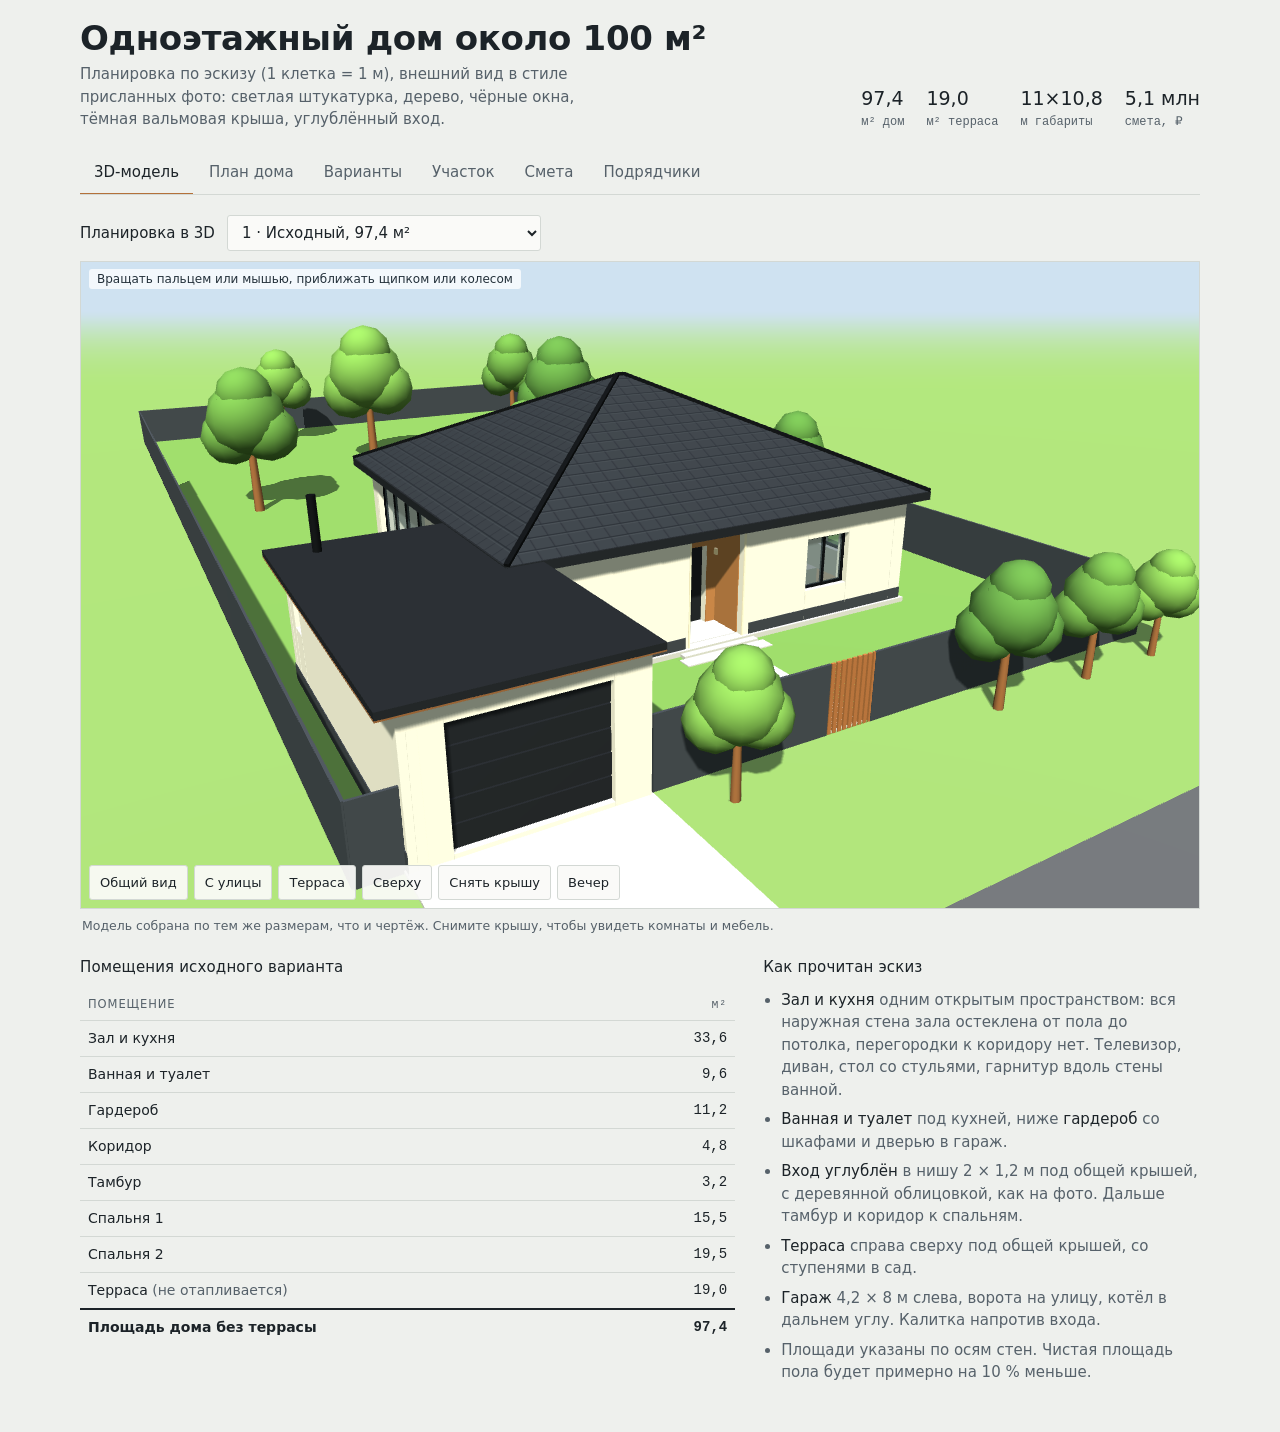
==== commit 8d49687a: "Проект дома: исправить входы и мебель в новых планировках" ====
--- a/dom/index.html
+++ b/dom/index.html
@@ -167,7 +167,7 @@
       <select id="model-variant">
         <option value="0">1 · Исходный, 97,4 м²</option>
         <option value="1">2 · Ровная сетка, 100 м²</option>
-        <option value="2">3 · Продольный, 102,5 м²</option>
+        <option value="2">3 · Центральная галерея, 102,5 м²</option>
         <option value="3">4 · Компактный, 100 м²</option>
         <option value="4">5 · Большая гостиная, 104 м²</option>
         <option value="5">6 · Просторный, 120 м²</option>
@@ -1680,65 +1680,46 @@
 const wH=(c,p,w=1.6)=>({hor:1,c,p,w,k:'win',s:.8,h:1.4});
 const wV=(c,p,w=1.6)=>({hor:0,c,p,w,k:'win',s:.8,h:1.4});
 const tV=(c,p,w=1.8)=>({hor:0,c,p,w,k:'gdoor',s:0,h:2.3});
+const oH=(c,p,w)=>({hor:1,c,p,w,k:'open',s:0,h:2.2});
+const oV=(c,p,w)=>({hor:0,c,p,w,k:'open',s:0,h:2.2});
+const tH=(c,p,w=1.8)=>({hor:1,c,p,w,k:'gdoor',s:0,h:2.3});
+function originalStyle(o){
+  const {w,d,a,b,c,l,t,bath,corridor}=o,x=a+b,split=o.split??(t+(d-t)/2),wardrobe=d-l-bath,tambour=d-l-corridor,garage={x:-4,y:d-6,w:4,h:6},entry={x:a+b/2,y:d};
+  const rooms=[
+   {n:'Зал и кухня',x:0,y:0,w:x,h:l,f:'wood'},
+   {n:'Терраса',x,y:0,w:c,h:t,f:'deck',out:1},
+   {n:'Ванная и туалет',x:0,y:l,w:a,h:bath,f:'tile',lines:['Ванная','и туалет']},
+   {n:'Гардероб',x:0,y:l+bath,w:a,h:wardrobe,f:'wood'},
+   {n:'Коридор',x:a,y:l,w:b,h:corridor,f:'tile'},
+   {n:'Тамбур',x:a,y:l+corridor,w:b,h:tambour,f:'tile'},
+   {n:'Спальня 1',x,y:t,w:c,h:split-t,f:'wood'},
+   {n:'Спальня 2',x,y:split,w:c,h:d-split,f:'wood'}];
+  const ops=[wH(0,x/2,3),wV(0,l/2,3.2),tV(x,t/2,Math.min(1.8,t-.3)),wV(w,t+(split-t)/2),wV(w,split+(d-split)/2),
+   oH(l,a+b/2,Math.min(1.6,b-.3)),dV(a,l+bath/2),dV(a,l+bath+wardrobe/2),dV(x,l+(split-l)/2),dV(x,split+(l+corridor-split)/2),dH(d,entry.x,1)];
+  return {...o,rooms,ops,garage,entry,garageDoor:l+bath+wardrobe/2};
+}
 const VARIANTS=[
  {name:'Исходный',title:'Вариант 1 · Исходный эскиз',description:'Планировка, которая уже была на сайте: 97,4 м² дома, терраса 19 м² и гараж 33,6 м².',w:W,d:D,rooms:ROOMS,garage:ANNEX,original:true,
   features:['<b>Кухня-гостиная 33,6 м²</b> с панорамным остеклением и выходом на террасу.','<b>Две спальни 15,5 и 19,5 м²</b>, совмещённый санузел 9,6 м² и большой гардероб 11,2 м².','<b>Гараж 33,6 м²</b> с местом для котла и внутренней дверью из гардероба.']},
- {name:'Ровная сетка',title:'Вариант 2 · Ровная сетка 12 × 10 м',description:'Простое прямоугольное деление: большая общая зона, два одинаковых спальных блока и компактный хозяйственный узел у входа.',w:12,d:10,garage:{x:12,y:4,w:4,h:6},entry:{x:10,y:10},
+ originalStyle({name:'Ровная сетка',title:'Вариант 2 · Ровная сетка 12 × 10 м',description:'Та же логика, что в исходном проекте: коридор и тамбур связывают все комнаты, гостиная открыта в сад, гараж сообщается с гардеробной.',w:12,d:10,a:4.6,b:2.4,c:5,l:5,t:4,bath:2.4,corridor:2.4,
+  features:['<b>Кухня-гостиная 35 м²</b> и две спальни по 15 м². В обе спальни ведут отдельные двери из коридора, а не из гостиной.','<b>Санузел 11 м² и гардероб 12 м²</b> расположены как в исходном проекте. Коридор 5,8 м², тамбур 6,2 м².','<b>Терраса 20 м²</b> примыкает к гостиной. Дом без террасы и гаража — ровно 100 м².']}),
+ {name:'Центральная галерея',title:'Вариант 3 · Центральная галерея 15 × 8 м',description:'Другая схема: центральная галерея разделяет спальни и общую зону, а большая мастер-спальня занимает спокойное левое крыло.',w:15,d:8,garage:{x:15,y:2,w:4,h:6},entry:{x:7.75,y:8},garageDoor:7.2,
   rooms:[
-   {n:'Зал и кухня',x:0,y:0,w:8,h:5,f:'wood'},
-   {n:'Терраса',x:8,y:0,w:4,h:5,f:'deck',out:1},
-   {n:'Спальня 1',x:0,y:5,w:4,h:5,f:'wood'},
-   {n:'Спальня 2',x:4,y:5,w:4,h:5,f:'wood'},
-   {n:'Ванная и туалет',x:8,y:5,w:1.8,h:3,f:'tile',lines:['Ванная','и туалет']},
-   {n:'Гардероб',x:9.8,y:5,w:2.2,h:3,f:'wood'},
-   {n:'Прихожая',x:8,y:8,w:4,h:2,f:'tile'}],
-  ops:[wH(0,3,3),wV(0,2.5,3.2),tV(8,2.5,2),wH(10,2),wH(10,6),wV(0,7.5,1.5),dH(5,2),dH(5,6),dH(8,8.9,.8),dH(8,10.9,.8),dH(10,10,1)],garageDoor:9,
-  features:['<b>Кухня-гостиная 40 м²</b> и две равные спальни по 20 м² — удобно для семьи с двумя детьми или кабинета во второй спальне.','<b>Санузел 5,4 м² и гардероб 6,6 м²</b> собраны рядом с прихожей 8 м² и гаражом.','<b>Терраса 20 м²</b> примыкает к общей зоне. Общая площадь дома без террасы и гаража — ровно 100 м².']},
- {name:'Продольный',title:'Вариант 3 · Продольный дом 15 × 8 м',description:'Вытянутый корпус для широкого участка: спальни в одном ряду, отдельная постирочная и длинная терраса в садовой части.',w:15,d:8,garage:{x:15,y:2,w:4,h:6},entry:{x:11.5,y:8},
-  rooms:[
-   {n:'Зал и кухня',x:0,y:0,w:8,h:5,f:'wood'},
-   {n:'Терраса',x:8,y:0,w:7,h:2.5,f:'deck',out:1},
-   {n:'Ванная и туалет',x:8,y:2.5,w:4,h:2.5,f:'tile',lines:['Ванная','и туалет']},
-   {n:'Гардероб',x:12,y:2.5,w:3,h:2.5,f:'wood'},
-   {n:'Спальня 1',x:0,y:5,w:5,h:3,f:'wood'},
-   {n:'Спальня 2',x:5,y:5,w:5,h:3,f:'wood'},
-   {n:'Прихожая',x:10,y:5,w:3,h:3,f:'tile'},
-   {n:'Постирочная',x:13,y:5,w:2,h:3,f:'tile'}],
-  ops:[wH(0,3,3),wV(0,2.5,3.2),tV(8,1.25,1.8),wH(8,2.5),wH(8,7.5),dH(5,2.5),dV(10,6.5),dH(5,11.5),dH(5,12.5,.8),dV(13,6.5,.8),dH(8,11.5,1)],garageDoor:6.5,
-  features:['<b>Кухня-гостиная 40 м²</b>, две спальни по 15 м², санузел 10 м² и гардероб 7,5 м².','<b>Дополнительная постирочная 6 м²</b> разгружает санузел; прихожая 9 м² связывает вход с комнатами.','<b>Дом 102,5 м²</b>, терраса 17,5 м² и гараж 24 м². Глубина корпуса 8 м упрощает продольную схему, но требует более широкой пятна застройки.']},
- {name:'Компактный',title:'Вариант 4 · Компактный дом 11 × 10 м',description:'Самый небольшой контур из новых вариантов: ровно 100 м² дома, небольшая терраса и пристроенный гараж 24 м².',w:11,d:10,garage:{x:11,y:4,w:4,h:6},entry:{x:9.5,y:10},
-  rooms:[
-   {n:'Зал и кухня',x:0,y:0,w:7,h:5,f:'wood'},
-   {n:'Терраса',x:7,y:0,w:4,h:2.5,f:'deck',out:1},
-   {n:'Ванная и туалет',x:7,y:2.5,w:4,h:2.5,f:'tile',lines:['Ванная','и туалет']},
-   {n:'Спальня 1',x:0,y:5,w:4,h:5,f:'wood'},
-   {n:'Спальня 2',x:4,y:5,w:4,h:5,f:'wood'},
-   {n:'Гардероб',x:8,y:5,w:3,h:2,f:'wood'},
-   {n:'Прихожая',x:8,y:7,w:3,h:3,f:'tile'}],
-  ops:[wH(0,3,3),wV(0,2.5,3.2),tV(7,1.25,1.8),wH(10,2),wH(10,6),dH(5,2),dH(5,6),dV(7,3.5),dH(7,9.5),dH(10,9.5,1)],garageDoor:8.5,
-  features:['<b>Две спальни по 20 м²</b>, кухня-гостиная 35 м² и вместительный совмещённый санузел 10 м².','<b>Гардероб 6 м²</b> находится у спален, прихожая 9 м² имеет отдельный вход с улицы и сообщение с гаражом.','<b>Терраса 10 м²</b> — самая компактная. Вместе с гаражом общая расчётная площадь контура составляет 134 м².']},
- {name:'Большая гостиная',title:'Вариант 5 · Большая кухня-гостиная 12 × 10 м',description:'Вариант с акцентом на общую зону: почти половина отапливаемого дома отведена кухне и гостиной.',w:12,d:10,garage:{x:12,y:4,w:4,h:6},entry:{x:10,y:10},
-  rooms:[
-   {n:'Зал и кухня',x:0,y:0,w:8,h:6,f:'wood'},
-   {n:'Терраса',x:8,y:0,w:4,h:4,f:'deck',out:1},
-   {n:'Ванная и туалет',x:8,y:4,w:4,h:2,f:'tile',lines:['Ванная','и туалет']},
-   {n:'Спальня 1',x:0,y:6,w:4,h:4,f:'wood'},
-   {n:'Спальня 2',x:4,y:6,w:4,h:4,f:'wood'},
-   {n:'Гардероб',x:8,y:6,w:4,h:2,f:'wood'},
-   {n:'Прихожая',x:8,y:8,w:4,h:2,f:'tile'}],
-  ops:[wH(0,3,3),wV(0,3,3.2),tV(8,2,1.8),wH(10,2),wH(10,6),dH(6,2),dH(6,6),dV(8,5),dH(8,10),dH(10,10,1)],garageDoor:9,
-  features:['<b>Кухня-гостиная 48 м²</b> — самая большая среди вариантов до 110 м²; терраса 16 м² продолжает общую зону.','<b>Две спальни по 16 м²</b>, санузел 8 м², гардероб 8 м² и прихожая 8 м².','<b>Дом 104 м²</b> — запас по площади по сравнению со 100-метровыми вариантами ушёл прежде всего в общую зону и хранение.']},
- {name:'120 м²',title:'Вариант 6 · Просторный дом 14 × 10 м',description:'Вариант площадью 120 м² с увеличенной общей зоной, двумя большими спальнями и отдельным хозяйственным блоком у гаража.',w:14,d:10,garage:{x:14,y:4,w:4,h:6},entry:{x:9,y:10},
-  rooms:[
-   {n:'Зал и кухня',x:0,y:0,w:10,h:5,f:'wood'},
-   {n:'Терраса',x:10,y:0,w:4,h:5,f:'deck',out:1},
-   {n:'Спальня 1',x:0,y:5,w:4,h:5,f:'wood'},
-   {n:'Спальня 2',x:4,y:5,w:4,h:5,f:'wood'},
-   {n:'Прихожая',x:8,y:5,w:2,h:5,f:'tile'},
-   {n:'Ванная и туалет',x:10,y:5,w:4,h:2.5,f:'tile',lines:['Ванная','и туалет']},
-   {n:'Гардероб',x:10,y:7.5,w:4,h:2.5,f:'wood'}],
-  ops:[wH(0,4,3.2),wV(0,2.5,3.2),tV(10,2.5,2),wH(10,2),wH(10,6),dH(5,2),dH(5,6),dV(10,6.25),dV(10,8.75),dH(10,9,1)],garageDoor:8.75,
-  features:['<b>Кухня-гостиная 50 м²</b> и две спальни по 20 м² — самый просторный вариант на сайте.','<b>Санузел 10 м² и гардероб 10 м²</b> открываются в прихожую 10 м²; гараж сообщается с гардеробом, как в исходном проекте.','<b>Дом 120 м²</b>, терраса 20 м² и гараж 24 м²; общая расчётная площадь по осям — 164 м².']}
+   {n:'Спальня 1',x:0,y:0,w:7,h:2.5,f:'wood'},
+   {n:'Ванная и туалет',x:0,y:2.5,w:7,h:1.75,f:'tile',lines:['Ванная','и туалет']},
+   {n:'Спальня 2',x:0,y:4.25,w:7,h:3.75,f:'wood'},
+   {n:'Коридор',x:7,y:0,w:1.5,h:8,f:'tile'},
+   {n:'Терраса',x:8.5,y:0,w:6.5,h:35/13,f:'deck',out:1},
+   {n:'Зал и кухня',x:8.5,y:35/13,w:6.5,h:6.4-35/13,f:'wood'},
+   {n:'Гардероб',x:8.5,y:6.4,w:6.5,h:1.6,f:'wood'}],
+  ops:[wV(0,1.25),wV(0,3.375,.6),wV(0,6.125),dV(7,1.375),dV(7,3.375),dV(7,6.125),oV(8.5,(35/13+6.4)/2,1.4),tH(35/13,11.75,2),dV(8.5,7.2,.8),dH(8,7.75,1)],
+  features:['<b>Центральная галерея 12 м²</b> связывает обе спальни, санузел, гардеробную и гостиную. Ни одна спальня не является проходной.','<b>Мастер-спальня 26,3 м²</b>, вторая спальня 17,5 м², санузел 12,3 м². Гардеробная 10,4 м² имеет нормальный проход и сообщается с гаражом.','<b>Гостиная 24,1 м²</b> имеет прямой выход на террасу 17,5 м². Общая площадь дома — 102,5 м².']},
+ originalStyle({name:'Компактный',title:'Вариант 4 · Компактный дом 11 × 10 м',description:'Компактная версия исходной планировки: тот же понятный коридор, две спальни, хозяйственный блок и выход на террасу из гостиной.',w:11,d:10,a:4.5,b:2.5,c:4,l:5.5,t:2.5,bath:2.2,corridor:2.2,
+  features:['<b>Две спальни по 15 м²</b> с отдельными дверями из коридора и кухня-гостиная 38,5 м².','<b>Санузел 9,9 м² и гардеробная 10,4 м²</b> находятся напротив спален. Коридор 5,5 м², тамбур 5,8 м².','<b>Терраса 10 м²</b> на внешнем углу. Вместе с гаражом общая расчётная площадь контура — 134 м².']}),
+ originalStyle({name:'Большая гостиная',title:'Вариант 5 · Большая кухня-гостиная 12 × 10 м',description:'Вариант с увеличенной общей зоной и коротким коридором: в каждую спальню и хозяйственное помещение есть отдельный удобный вход.',w:12,d:10,a:5,b:2,c:5,l:6,t:3.2,bath:2,corridor:2,split:6.6,
+  features:['<b>Кухня-гостиная 42 м²</b> — самая большая среди вариантов до 110 м²; терраса 16 м² продолжает общую зону.','<b>Две спальни по 17 м²</b> имеют двери из коридора. Санузел и гардеробная — по 10 м².','<b>Дом 104 м²</b>. Коридор и тамбур занимают по 4 м², без лишней площади на проходы.']}),
+ originalStyle({name:'120 м²',title:'Вариант 6 · Просторный дом 14 × 10 м',description:'Увеличенная версия исходной схемы: просторная гостиная, две большие спальни и отдельные входы во все хозяйственные помещения.',w:14,d:10,a:5,b:3,c:6,l:6,t:10/3,bath:2,corridor:2,split:20/3,
+  features:['<b>Кухня-гостиная 48 м²</b> и две спальни по 20 м². Обе спальни открываются в общий коридор.','<b>Санузел и гардеробная по 10 м²</b>, коридор и тамбур по 6 м². Из гардеробной есть вход в гараж, как в варианте 1.','<b>Дом 120 м²</b>, терраса 20 м² и гараж 24 м²; общая расчётная площадь по осям — 164 м².']})
 ];
 const variantHouse=v=>v.rooms.filter(r=>!r.out).reduce((s,r)=>s+r.w*r.h,0);
 const variantTerrace=v=>v.rooms.filter(r=>r.out).reduce((s,r)=>s+r.w*r.h,0);
@@ -1756,7 +1737,8 @@
     let start=null,count=0;
     const flush=end=>{if(start===null||end<=start)return;const hor=list[0].hor,c=list[0].c;
       const wall={a:hor?[start,c]:[c,start],b:hor?[end,c]:[c,end],t:count>1?.1:.4,ext:count===1,ex:[0,0],o:[]};
-      [...v.ops,dV(v.garage.x,v.garageDoor)].forEach(q=>{if(q.hor===hor&&Math.abs(q.c-c)<.001&&q.p>=start&&q.p<=end)wall.o.push({...q})});
+      const sharedX=v.garage.x<0?v.garage.x+v.garage.w:v.garage.x;
+      [...v.ops,dV(sharedX,v.garageDoor)].forEach(q=>{if(q.hor===hor&&Math.abs(q.c-c)<.001&&q.p>=start&&q.p<=end)wall.o.push({...q})});
       walls.push(wall);start=null;};
     for(let i=0;i<cuts.length-1;i++){
       const a=cuts[i],b=cuts[i+1],mid=(a+b)/2,n=list.filter(e=>e.s<mid&&e.e>mid).length;
@@ -1764,32 +1746,34 @@
     }
     flush(cuts.at(-1));
   });
-  const g=v.garage, gd=v.garageDoor;
+  const g=v.garage, gd=v.garageDoor,left=g.x<0,sharedX=left?g.x+g.w:g.x,outerX=left?g.x:g.x+g.w;
   walls.push(
     {a:[g.x,g.y],b:[g.x+g.w,g.y],t:.3,ext:1,gar:1,ex:[0,0],o:[]},
-    {a:[g.x,g.y],b:[g.x,g.y+g.h],t:.3,ext:1,gar:1,ex:[0,0],o:[{...dV(g.x,gd)}]},
-    {a:[g.x+g.w,g.y],b:[g.x+g.w,g.y+g.h],t:.3,ext:1,gar:1,ex:[0,0],o:[{p:g.y+2,w:.8,s:1.4,h:.6,k:'win'}]},
+    {a:[sharedX,g.y],b:[sharedX,g.y+g.h],t:.3,ext:1,gar:1,ex:[0,0],o:[{...dV(sharedX,gd)}]},
+    {a:[outerX,g.y],b:[outerX,g.y+g.h],t:.3,ext:1,gar:1,ex:[0,0],o:[{p:g.y+2,w:.8,s:1.4,h:.6,k:'win'}]},
     {a:[g.x,g.y+g.h],b:[g.x+g.w,g.y+g.h],t:.3,ext:1,gar:1,ex:[0,0],o:[{p:g.x+g.w/2,w:3,s:0,h:2.4,k:'gate'}]}
   );
   return walls;
 }
 function variantFurniture(v){
-  const out=[];
+  const out=[],sharedX=v.garage.x<0?v.garage.x+v.garage.w:v.garage.x,ops=[...v.ops,{hor:0,c:sharedX,p:v.garageDoor,k:'door'}];
   v.rooms.forEach(r=>{
+    const leftDoor=ops.some(o=>!o.hor&&Math.abs(o.c-r.x)<.001&&['door','open'].includes(o.k)),rightDoor=ops.some(o=>!o.hor&&Math.abs(o.c-(r.x+r.w))<.001&&['door','open'].includes(o.k));
     if(r.n==='Зал и кухня'){
       out.push({x:r.x+.3,y:r.y+r.h-.9,w:Math.min(4,r.w-.6),d:.6,h:.9,col:0xe5e1d8,kit:1},
-        {x:r.x+.7,y:r.y+1.5,w:3,d:.9,h:.8,col:0x6d7a82,pil:1},
+        leftDoor?{x:r.x+r.w-3.5,y:r.y+1.8,w:3,d:.9,h:.8,col:0x6d7a82,pil:1}:{x:r.x+.7,y:r.y+1.5,w:3,d:.9,h:.8,col:0x6d7a82,pil:1},
         {x:r.x+1,y:r.y+.2,w:2,d:.35,h:.5,col:0x2a2e33},
-        {x:r.x+r.w-2.7,y:r.y+1.2,w:1.8,d:.9,h:.75,sh:'o',col:0xb87a45});
+        leftDoor?{x:r.x+r.w-2.2,y:r.y+.3,w:1.8,d:.9,h:.75,sh:'o',col:0xb87a45}:{x:r.x+r.w-2.7,y:r.y+1.2,w:1.8,d:.9,h:.75,sh:'o',col:0xb87a45});
     }else if(/^Спальня/.test(r.n)){
       out.push({x:r.x+r.w/2-.8,y:r.y+.35,w:1.6,d:2,h:.5,col:0xd9d2c4,bed:1},
-        {x:r.x+.2,y:r.y+r.h-.65,w:1.8,d:.5,h:2.1,col:0xe5e1d8});
+        {x:leftDoor?r.x+r.w-2:r.x+.2,y:r.y+r.h-.65,w:1.8,d:.5,h:2.1,col:0xe5e1d8});
     }else if(r.n==='Ванная и туалет'){
       out.push({x:r.x+.15,y:r.y+.2,w:Math.min(1.7,r.w-.3),d:.72,h:.55,col:0xf2f2ef},
-        {x:r.x+.2,y:r.y+r.h-.85,w:.42,d:.62,h:.4,col:0xf2f2ef},
-        {x:r.x+r.w-.75,y:r.y+r.h-.75,w:.55,d:.5,h:.85,col:0xf2f2ef});
+        {x:r.x+2,y:r.y+r.h-.85,w:.42,d:.62,h:.4,col:0xf2f2ef},
+        {x:r.x+2,y:r.y+.2,w:.55,d:.5,h:.85,col:0xf2f2ef});
     }else if(r.n==='Гардероб'){
-      out.push({x:r.x+.15,y:r.y+.15,w:r.w-.3,d:.5,h:2,col:0xd9d4ca,hatch:1});
+      const x=r.x+(leftDoor?1.05:.15),end=r.x+r.w-(rightDoor?1.05:.15);
+      out.push({x,y:r.y+.15,w:end-x,d:.5,h:2,col:0xd9d4ca,hatch:1});
     }else if(r.n==='Прихожая'){
       out.push({x:r.x+.15,y:r.y+.15,w:Math.min(1.6,r.w-.3),d:.5,h:1.8,col:0xd9d4ca,hatch:1});
     }else if(r.n==='Постирочная'){
@@ -2035,8 +2019,8 @@
   box(world,1.0,.06,FENCE_Y-D-.9,mat.conc,NICHE.x+NICHE.w/2,.03,(D+.9+FENCE_Y)/2,false);  // дорожка
   // забор
   const fh=1.6, fz=(x1,x2,z,m=mat.fence)=>box(world,x2-x1,fh,.06,m,(x1+x2)/2,fh/2,z);
-  const gateL=model.original?ANNEX.x-.15:ANNEX.x+ANNEX.w/2-2.25,gateR=model.original?.15:ANNEX.x+ANNEX.w/2+2.25;
-  if(model.original){fz(P_.x,gateL,FENCE_Y); fz(gateR,WICKET[0],FENCE_Y); fz(WICKET[1],P_.x+P_.w,FENCE_Y)}
+  const leftGarage=ANNEX.x<0,gateL=leftGarage?ANNEX.x-.15:ANNEX.x+ANNEX.w/2-2.25,gateR=leftGarage?.15:ANNEX.x+ANNEX.w/2+2.25;
+  if(leftGarage){fz(P_.x,gateL,FENCE_Y); fz(gateR,WICKET[0],FENCE_Y); fz(WICKET[1],P_.x+P_.w,FENCE_Y)}
   else{fz(P_.x,WICKET[0],FENCE_Y); fz(WICKET[1],gateL,FENCE_Y); fz(gateR,P_.x+P_.w,FENCE_Y)}
   for(let x=WICKET[0];x<WICKET[1]-.01;x+=.14)box(world,.09,fh,.05,mat.gate,x+.07,fh/2,FENCE_Y,false);
   box(world,P_.w,fh,.06,mat.fence,P_.x+P_.w/2,fh/2,P_.y); box(world,.06,fh,P_.d,mat.fence,P_.x,fh/2,P_.y+P_.d/2); box(world,.06,fh,P_.d,mat.fence,P_.x+P_.w,fh/2,P_.y+P_.d/2);
@@ -2057,6 +2041,7 @@
   box(house,W+.6,F,D+.6,mat.conc,W/2,F/2,D/2);
   ROOMS.forEach(r=>box(house,r.w,.02,r.h,mat.fl[r.f],r.x+r.w/2,F+.01,r.y+r.h/2,false));
   function fill(q,hor,c,t){
+    if(q.k==='open')return;
     if(q.k==='door'){ const ox=hor?q.p:c, oz=hor?c:q.p; box(house,hor?q.w-.04:.05,q.h-.02,hor?.05:q.w-.04,mat.dark,ox,F+q.h/2,oz,false); return; }
     if(q.k==='gate'){ const ox=hor?q.p:c, oz=hor?c:q.p; for(let i=0;i<5;i++)box(house,hor?q.w:.06,q.h/5-.03,hor?.06:q.w,mat.dark,ox,F+q.h/10+i*q.h/5,oz,false); return; }
     const cx=hor?q.p:c, cz=hor?c:q.p, cy=F+q.s+q.h/2, fb=.07, dep=.1;
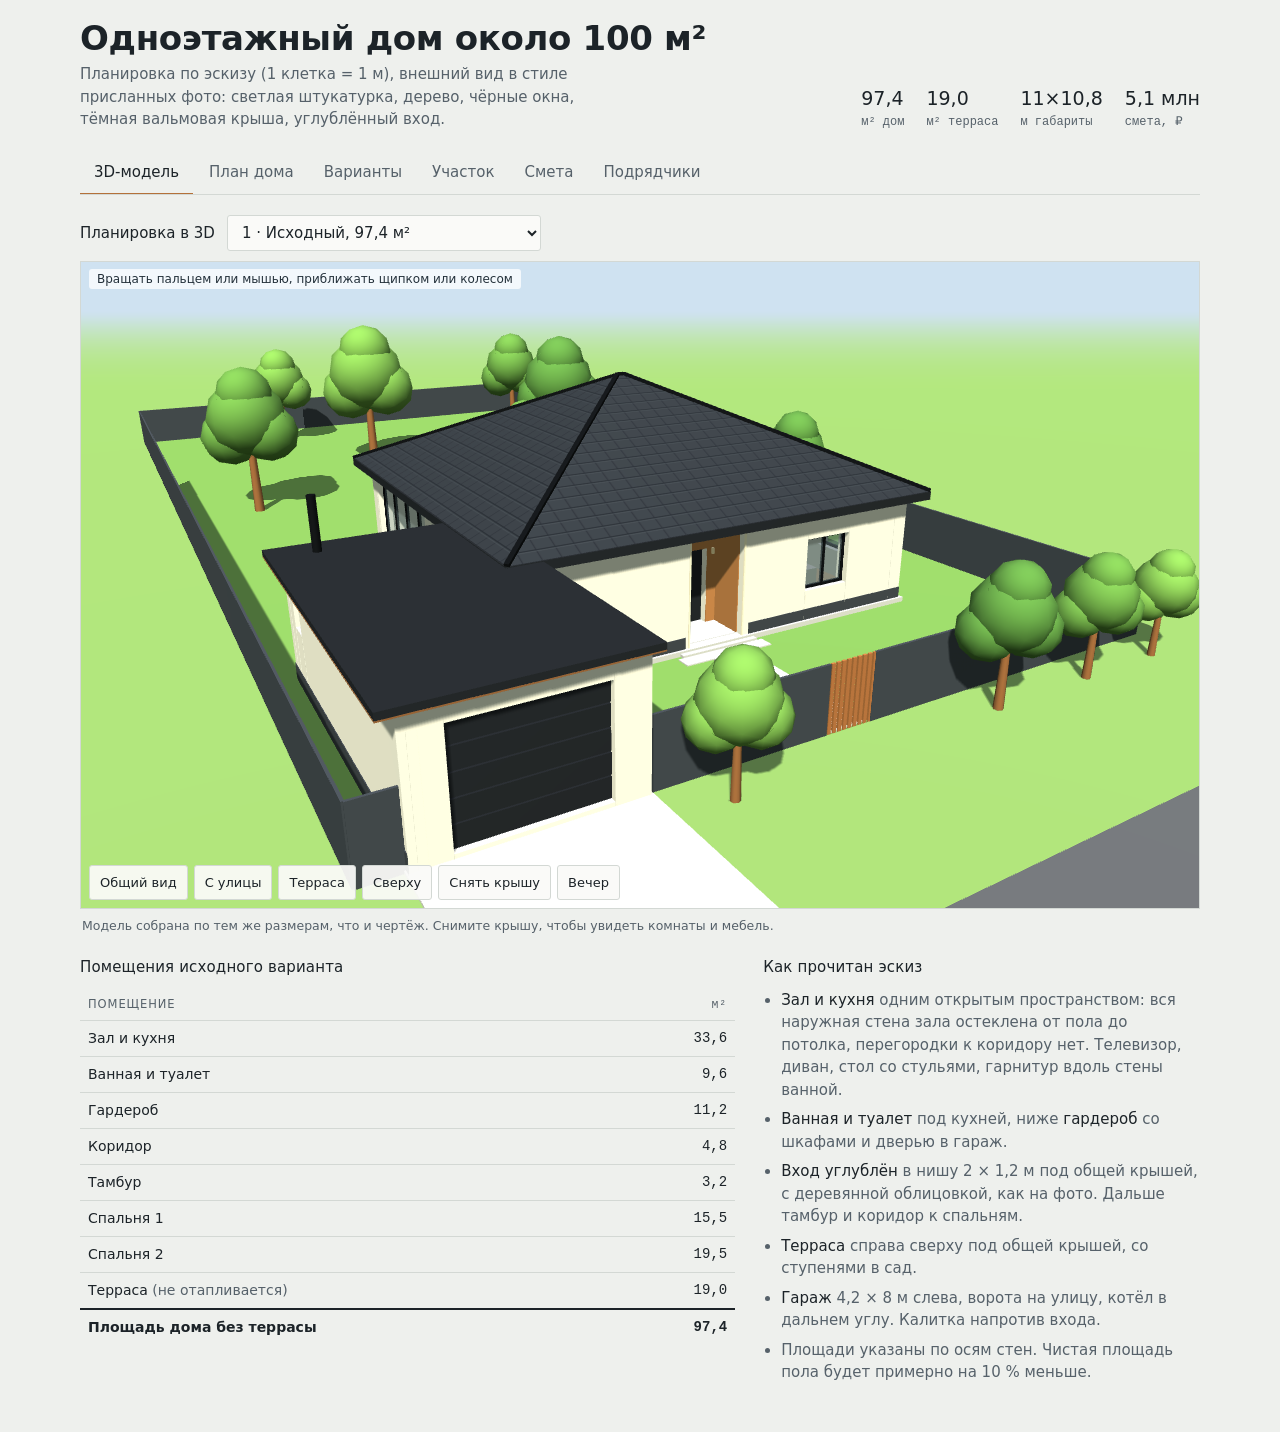
==== commit 6169dbcc: "Проект дома: исправить 2D/3D рендер и планировки вариантов 2-6" ====
--- a/dom/index.html
+++ b/dom/index.html
@@ -167,8 +167,8 @@
       <select id="model-variant">
         <option value="0">1 · Исходный, 97,4 м²</option>
         <option value="1">2 · Ровная сетка, 100 м²</option>
-        <option value="2">3 · Центральная галерея, 102,5 м²</option>
-        <option value="3">4 · Компактный, 100 м²</option>
+        <option value="2">3 · Центральная галерея, 101,8 м²</option>
+        <option value="3">4 · Компактный, 97,8 м²</option>
         <option value="4">5 · Большая гостиная, 104 м²</option>
         <option value="5">6 · Просторный, 120 м²</option>
       </select>
@@ -1595,12 +1595,13 @@
 }
 function planWall(w){
   const hor=w.a[1]===w.b[1], c=hor?w.a[1]:w.a[0], ex=w.ex||[0,0];
-  const s=hor?w.a[0]:w.a[1], e=hor?w.b[0]:w.b[1];
-  const [x1,y1]=P(hor,s-ex[0],c), [x2,y2]=P(hor,e+ex[1],c);
-  let o=`<line x1="${x1}" y1="${y1}" x2="${x2}" y2="${y2}" stroke="var(--wall)" stroke-width="${w.t}"/>`;
-  (w.o||[]).forEach(q=>{
-    const lo=q.p-q.w/2, hi=q.p+q.w/2, [a1,b1]=P(hor,lo,c), [a2,b2]=P(hor,hi,c);
-    o+=`<line x1="${a1}" y1="${b1}" x2="${a2}" y2="${b2}" stroke="var(--surface)" stroke-width="${w.t+.05}"/>`;
+  const s=(hor?w.a[0]:w.a[1])-ex[0], e=(hor?w.b[0]:w.b[1])+ex[1];
+  const ops=(w.o||[]).slice().sort((a,b)=>a.p-b.p);
+  let o='', cur=s;
+  const wallSeg=(u1,u2)=>{if(u2-u1<.002)return;const [x1,y1]=P(hor,u1,c),[x2,y2]=P(hor,u2,c);o+=`<line x1="${x1}" y1="${y1}" x2="${x2}" y2="${y2}" stroke="var(--wall)" stroke-width="${w.t}"/>`;};
+  ops.forEach(q=>{
+    const lo=q.p-q.w/2, hi=q.p+q.w/2;
+    wallSeg(cur,lo);
     if(q.k==='win'||q.k==='gdoor'){
       [-1,0,1].forEach(m=>{const [p1,r1]=P(hor,lo,c+m*w.t/2*.8),[p2,r2]=P(hor,hi,c+m*w.t/2*.8);
         o+=`<line x1="${p1}" y1="${r1}" x2="${p2}" y2="${r2}" stroke="var(--wall)" stroke-width="${m?.03:.02}"/>`});
@@ -1614,9 +1615,11 @@
       o+=`<line x1="${hx}" y1="${hy}" x2="${lx}" y2="${ly}" stroke="var(--wall)" stroke-width=".05"/>`+
          `<path d="M${ax} ${ay} A${q.w} ${q.w} 0 0 ${sweep} ${lx} ${ly}" fill="none" stroke="var(--ink2)" stroke-width=".02" stroke-dasharray=".1 .08"/>`;
     }
-    if(q.k==='gdoor'){ const [m1,n1]=P(hor,lo+.1,c+.32),[m2,n2]=P(hor,q.p,c+.32);
+    if(q.k==='gdoor'){ const sw=q.sw||1, [m1,n1]=P(hor,lo+.12,c+sw*.34),[m2,n2]=P(hor,q.p+.06,c+sw*.34);
       o+=`<line x1="${m1}" y1="${n1}" x2="${m2}" y2="${n2}" stroke="var(--ink2)" stroke-width=".03" marker-end="url(#ar)"/>`; }
+    cur=Math.max(cur,hi);
   });
+  wallSeg(cur,e);
   return o;
 }
 function furPlan(f){
@@ -1679,136 +1682,304 @@
 const dV=(c,p,w=.9,sw=1)=>({hor:0,c,p,w,k:'door',s:0,h:2.1,sw});
 const wH=(c,p,w=1.6)=>({hor:1,c,p,w,k:'win',s:.8,h:1.4});
 const wV=(c,p,w=1.6)=>({hor:0,c,p,w,k:'win',s:.8,h:1.4});
-const tV=(c,p,w=1.8)=>({hor:0,c,p,w,k:'gdoor',s:0,h:2.3});
+const pH=(c,p,w=3.2)=>({hor:1,c,p,w,k:'win',s:0,h:2.6,pano:1});
+const pV=(c,p,w=2.4)=>({hor:0,c,p,w,k:'win',s:0,h:2.6,pano:1});
+const tV=(c,p,w=1.8,sw=-1)=>({hor:0,c,p,w,k:'gdoor',s:0,h:2.3,sw});
+const tH=(c,p,w=1.8,sw=1)=>({hor:1,c,p,w,k:'gdoor',s:0,h:2.3,sw});
 const oH=(c,p,w)=>({hor:1,c,p,w,k:'open',s:0,h:2.2});
 const oV=(c,p,w)=>({hor:0,c,p,w,k:'open',s:0,h:2.2});
-const tH=(c,p,w=1.8)=>({hor:1,c,p,w,k:'gdoor',s:0,h:2.3});
-function originalStyle(o){
-  const {w,d,a,b,c,l,t,bath,corridor}=o,x=a+b,split=o.split??(t+(d-t)/2),wardrobe=d-l-bath,tambour=d-l-corridor,garage={x:-4,y:d-6,w:4,h:6},entry={x:a+b/2,y:d};
-  const rooms=[
-   {n:'Зал и кухня',x:0,y:0,w:x,h:l,f:'wood'},
-   {n:'Терраса',x,y:0,w:c,h:t,f:'deck',out:1},
-   {n:'Ванная и туалет',x:0,y:l,w:a,h:bath,f:'tile',lines:['Ванная','и туалет']},
-   {n:'Гардероб',x:0,y:l+bath,w:a,h:wardrobe,f:'wood'},
-   {n:'Коридор',x:a,y:l,w:b,h:corridor,f:'tile'},
-   {n:'Тамбур',x:a,y:l+corridor,w:b,h:tambour,f:'tile'},
-   {n:'Спальня 1',x,y:t,w:c,h:split-t,f:'wood'},
-   {n:'Спальня 2',x,y:split,w:c,h:d-split,f:'wood'}];
-  const ops=[wH(0,x/2,3),wV(0,l/2,3.2),tV(x,t/2,Math.min(1.8,t-.3)),wV(w,t+(split-t)/2),wV(w,split+(d-split)/2),
-   oH(l,a+b/2,Math.min(1.6,b-.3)),dV(a,l+bath/2),dV(a,l+bath+wardrobe/2),dV(x,l+(split-l)/2),dV(x,split+(l+corridor-split)/2),dH(d,entry.x,1)];
-  return {...o,rooms,ops,garage,entry,garageDoor:l+bath+wardrobe/2};
-}
+
 const VARIANTS=[
  {name:'Исходный',title:'Вариант 1 · Исходный эскиз',description:'Планировка, которая уже была на сайте: 97,4 м² дома, терраса 19 м² и гараж 33,6 м².',w:W,d:D,rooms:ROOMS,garage:ANNEX,original:true,
   features:['<b>Кухня-гостиная 33,6 м²</b> с панорамным остеклением и выходом на террасу.','<b>Две спальни 15,5 и 19,5 м²</b>, совмещённый санузел 9,6 м² и большой гардероб 11,2 м².','<b>Гараж 33,6 м²</b> с местом для котла и внутренней дверью из гардероба.']},
- originalStyle({name:'Ровная сетка',title:'Вариант 2 · Ровная сетка 12 × 10 м',description:'Та же логика, что в исходном проекте: коридор и тамбур связывают все комнаты, гостиная открыта в сад, гараж сообщается с гардеробной.',w:12,d:10,a:4.6,b:2.4,c:5,l:5,t:4,bath:2.4,corridor:2.4,
-  features:['<b>Кухня-гостиная 35 м²</b> и две спальни по 15 м². В обе спальни ведут отдельные двери из коридора, а не из гостиной.','<b>Санузел 11 м² и гардероб 12 м²</b> расположены как в исходном проекте. Коридор 5,8 м², тамбур 6,2 м².','<b>Терраса 20 м²</b> примыкает к гостиной. Дом без террасы и гаража — ровно 100 м².']}),
- {name:'Центральная галерея',title:'Вариант 3 · Центральная галерея 15 × 8 м',description:'Другая схема: центральная галерея разделяет спальни и общую зону, а большая мастер-спальня занимает спокойное левое крыло.',w:15,d:8,garage:{x:15,y:2,w:4,h:6},entry:{x:7.75,y:8},garageDoor:7.2,
+
+ {name:'Ровная сетка',title:'Вариант 2 · Ровная сетка 12 × 10 м',
+  description:'Логика исходного проекта в строгой прямоугольной сетке 12 × 10 м: ровные 100 м² дома, углублённый вход с улицы, две равноценные спальни и связь гаража с гардеробом.',
+  w:12,d:10,garage:{x:-4,y:4,w:4,h:6},niche:{x:4.5,y:9.0,w:2.5,h:1.0},entry:{x:5.75,y:9.0},garageDoor:8.7,terraceSteps:{x:9.5,y:0},
   rooms:[
-   {n:'Спальня 1',x:0,y:0,w:7,h:2.5,f:'wood'},
-   {n:'Ванная и туалет',x:0,y:2.5,w:7,h:1.75,f:'tile',lines:['Ванная','и туалет']},
-   {n:'Спальня 2',x:0,y:4.25,w:7,h:3.75,f:'wood'},
-   {n:'Коридор',x:7,y:0,w:1.5,h:8,f:'tile'},
-   {n:'Терраса',x:8.5,y:0,w:6.5,h:35/13,f:'deck',out:1},
-   {n:'Зал и кухня',x:8.5,y:35/13,w:6.5,h:6.4-35/13,f:'wood'},
-   {n:'Гардероб',x:8.5,y:6.4,w:6.5,h:1.6,f:'wood'}],
-  ops:[wV(0,1.25),wV(0,3.375,.6),wV(0,6.125),dV(7,1.375),dV(7,3.375),dV(7,6.125),oV(8.5,(35/13+6.4)/2,1.4),tH(35/13,11.75,2),dV(8.5,7.2,.8),dH(8,7.75,1)],
-  features:['<b>Центральная галерея 12 м²</b> связывает обе спальни, санузел, гардеробную и гостиную. Ни одна спальня не является проходной.','<b>Мастер-спальня 26,3 м²</b>, вторая спальня 17,5 м², санузел 12,3 м². Гардеробная 10,4 м² имеет нормальный проход и сообщается с гаражом.','<b>Гостиная 24,1 м²</b> имеет прямой выход на террасу 17,5 м². Общая площадь дома — 102,5 м².']},
- originalStyle({name:'Компактный',title:'Вариант 4 · Компактный дом 11 × 10 м',description:'Компактная версия исходной планировки: тот же понятный коридор, две спальни, хозяйственный блок и выход на террасу из гостиной.',w:11,d:10,a:4.5,b:2.5,c:4,l:5.5,t:2.5,bath:2.2,corridor:2.2,
-  features:['<b>Две спальни по 15 м²</b> с отдельными дверями из коридора и кухня-гостиная 38,5 м².','<b>Санузел 9,9 м² и гардеробная 10,4 м²</b> находятся напротив спален. Коридор 5,5 м², тамбур 5,8 м².','<b>Терраса 10 м²</b> на внешнем углу. Вместе с гаражом общая расчётная площадь контура — 134 м².']}),
- originalStyle({name:'Большая гостиная',title:'Вариант 5 · Большая кухня-гостиная 12 × 10 м',description:'Вариант с увеличенной общей зоной и коротким коридором: в каждую спальню и хозяйственное помещение есть отдельный удобный вход.',w:12,d:10,a:5,b:2,c:5,l:6,t:3.2,bath:2,corridor:2,split:6.6,
-  features:['<b>Кухня-гостиная 42 м²</b> — самая большая среди вариантов до 110 м²; терраса 16 м² продолжает общую зону.','<b>Две спальни по 17 м²</b> имеют двери из коридора. Санузел и гардеробная — по 10 м².','<b>Дом 104 м²</b>. Коридор и тамбур занимают по 4 м², без лишней площади на проходы.']}),
- originalStyle({name:'120 м²',title:'Вариант 6 · Просторный дом 14 × 10 м',description:'Увеличенная версия исходной схемы: просторная гостиная, две большие спальни и отдельные входы во все хозяйственные помещения.',w:14,d:10,a:5,b:3,c:6,l:6,t:10/3,bath:2,corridor:2,split:20/3,
-  features:['<b>Кухня-гостиная 48 м²</b> и две спальни по 20 м². Обе спальни открываются в общий коридор.','<b>Санузел и гардеробная по 10 м²</b>, коридор и тамбур по 6 м². Из гардеробной есть вход в гараж, как в варианте 1.','<b>Дом 120 м²</b>, терраса 20 м² и гараж 24 м²; общая расчётная площадь по осям — 164 м².']})
+   {n:'Зал и кухня',x:0,y:0,w:7.0,h:4.9,f:'wood',lx:2.65,ly:3.3,fs:.31},
+   {n:'Терраса',x:7.0,y:0,w:5.0,h:3.5,f:'deck',out:1,lx:9.8,ly:1.0,fs:.3},
+   {n:'Ванная и туалет',x:0,y:4.9,w:4.5,h:2.4,f:'tile',lines:['Ванная','и туалет'],lx:2.9,ly:5.95,fs:.26},
+   {n:'Гардероб',x:0,y:7.3,w:4.5,h:2.7,f:'tile',lx:2.25,ly:8.65,fs:.28},
+   {n:'Коридор',x:4.5,y:4.9,w:2.5,h:2.7,f:'tile',lx:5.75,ly:6.2,fs:.26},
+   {n:'Тамбур',x:4.5,y:7.6,w:2.5,h:1.4,f:'tile',lx:5.75,ly:8.25,fs:.25},
+   {n:'Спальня 1',x:7.0,y:3.5,w:5.0,h:3.0,f:'wood',lx:10.9,ly:5.65,fs:.28},
+   {n:'Спальня 2',x:7.0,y:6.5,w:5.0,h:3.5,f:'wood',lx:10.9,ly:9.05,fs:.28}
+  ],
+  ops:[pH(0,3.5,3.4),pV(0,2.2,2.2),tV(7.0,1.75,1.8,-1),wV(12,5.0,1.6),wV(12,8.25,1.6),wH(10,9.5,1.4),
+   oH(4.9,5.75,1.4),dV(4.5,6.1,.8,-1),dV(4.5,8.3,.8,-1),dH(7.6,5.75,.9,-1),dV(7.0,5.7,.9,1),dV(7.0,7.05,.9,1),dH(9.0,5.75,1.0,1)],
+  fur:[
+   {x:2.3,y:.22,w:2.0,d:.38,h:.5,col:0x2a2e33},
+   {x:1.3,y:1.65,w:3.0,d:.9,h:.8,col:0x6d7a82,pil:1},
+   {x:2.3,y:.95,w:1.0,d:.45,h:.4,sh:'o',col:0xc9a77c},
+   {x:4.8,y:2.85,w:1.7,d:.95,h:.75,sh:'o',col:0xb87a45},
+   {x:4.35,y:3.12,w:.38,d:.38,h:.45,col:0x3b4248},{x:6.55,y:3.12,w:.38,d:.38,h:.45,col:0x3b4248},
+   {x:.25,y:4.18,w:4.1,d:.6,h:.9,col:0xe5e1d8,kit:1},
+   {x:.25,y:5.1,w:1.75,d:.72,h:.55,col:0xf2f2ef},
+   {x:.25,y:6.55,w:.85,d:.55,h:.85,col:0xf2f2ef},
+   {x:1.4,y:6.68,w:.42,d:.56,h:.4,col:0xf2f2ef},
+   {x:2.25,y:5.1,w:.6,d:.6,h:.85,col:0xf2f2ef},
+   {x:.25,y:7.45,w:3.6,d:.55,h:2.0,col:0xd9d4ca,hatch:1},
+   {x:.55,y:9.3,w:3.3,d:.55,h:2.0,col:0xd9d4ca,hatch:1},
+   {x:4.65,y:7.72,w:.5,d:1.15,h:1.9,col:0xd9d4ca,hatch:1},
+   {x:8.6,y:3.68,w:1.6,d:2.0,h:.5,col:0xd9d2c4,bed:1},{x:8.15,y:3.68,w:.4,d:.4,h:.45,col:0x8a5a34},{x:10.25,y:3.68,w:.4,d:.4,h:.45,col:0x8a5a34},
+   {x:7.2,y:3.68,w:.55,d:1.45,h:2.1,col:0xe5e1d8},
+   {x:8.6,y:6.68,w:1.6,d:2.0,h:.5,col:0xd9d2c4,bed:1},{x:8.15,y:6.68,w:.4,d:.4,h:.45,col:0x8a5a34},{x:10.25,y:6.68,w:.4,d:.4,h:.45,col:0x8a5a34},
+   {x:7.2,y:7.85,w:.55,d:1.95,h:2.1,col:0xe5e1d8},
+   {x:9.7,y:1.55,w:1.2,d:.85,h:.75,sh:'o',col:0x2c3238},{x:9.2,y:1.78,w:.4,d:.4,h:.45,col:0x2c3238},{x:11.0,y:1.78,w:.4,d:.4,h:.45,col:0x2c3238},
+   {x:7.35,y:1.2,w:.65,d:1.7,h:.42,col:0xf4f4f1},
+   {x:-3.75,y:4.25,w:.6,d:.6,h:1.6,col:0xcfd3d6,boil:1}
+  ],
+  features:['<b>Дом ровно 100 м²</b>, терраса 17,5 м² под общей крышей и гараж 24 м² с котельной зоной.','<b>Кухня-гостиная 34,3 м²</b> с панорамным окном в сад и раздвижным выходом на террасу; изолированный тамбур с крытой входной нишей.','<b>Две спальни 15 и 17,5 м²</b> с отдельными дверями из коридора и полноценными местами под шкафы.']},
+
+ {name:'Центральная галерея',title:'Вариант 3 · Вытянутый дом 15 × 8 м',
+  description:'Зонированная планировка для широкого участка: левое крыло отдано тихим квадратным спальням 16,8 м², по центру — входная группа и санузел, справа — сквозная кухня-гостиная 43,2 м² и терраса.',
+  w:15,d:8,garage:{x:15,y:2,w:4,h:6},niche:{x:4.2,y:7.0,w:2.2,h:1.0},entry:{x:5.3,y:7.0},garageDoor:6.5,terraceSteps:{x:13.4,y:0},
+  rooms:[
+   {n:'Спальня 1',x:0,y:0,w:4.2,h:4.0,f:'wood',lx:2.35,ly:2.65,fs:.28},
+   {n:'Спальня 2',x:0,y:4.0,w:4.2,h:4.0,f:'wood',lx:3.1,ly:6.95,fs:.28},
+   {n:'Ванная и туалет',x:4.2,y:0,w:2.2,h:2.9,f:'tile',lines:['Ванная','и туалет'],lx:5.3,ly:1.85,fs:.22},
+   {n:'Коридор',x:4.2,y:2.9,w:2.2,h:2.3,f:'tile',lx:5.3,ly:4.0,fs:.24},
+   {n:'Тамбур',x:4.2,y:5.2,w:2.2,h:1.8,f:'tile',lx:5.05,ly:6.1,fs:.24},
+   {n:'Зал и кухня',x:6.4,y:0,w:5.4,h:8.0,f:'wood',lx:8.85,ly:3.75,fs:.31},
+   {n:'Терраса',x:11.8,y:0,w:3.2,h:5.0,f:'deck',out:1,lx:13.4,ly:1.2,fs:.28},
+   {n:'Гардероб',x:11.8,y:5.0,w:3.2,h:3.0,f:'tile',lx:13.4,ly:6.45,fs:.26}
+  ],
+  ops:[wV(0,2.0,1.6),wV(0,6.0,1.6),wH(8,2.1,1.4),wH(0,5.3,.8),pH(0,9.1,3.2),wH(8,9.1,2.0),tV(11.8,2.5,1.8,-1),
+   dV(4.2,3.45,.9,-1),dV(4.2,4.6,.9,-1),dH(2.9,5.3,.8,-1),oV(6.4,4.05,1.4),dH(5.2,5.3,.9,-1),dH(7.0,5.3,1.0,1),dV(11.8,6.5,.9,1)],
+  fur:[
+   {x:1.3,y:.22,w:1.6,d:2.0,h:.5,col:0xd9d2c4,bed:1},{x:.85,y:.22,w:.4,d:.4,h:.45,col:0x8a5a34},{x:2.95,y:.22,w:.4,d:.4,h:.45,col:0x8a5a34},
+   {x:.25,y:3.25,w:2.1,d:.55,h:2.1,col:0xe5e1d8},
+   {x:1.3,y:4.2,w:1.6,d:2.0,h:.5,col:0xd9d2c4,bed:1},{x:.85,y:4.2,w:.4,d:.4,h:.45,col:0x8a5a34},{x:2.95,y:4.2,w:.4,d:.4,h:.45,col:0x8a5a34},
+   {x:.25,y:7.25,w:1.5,d:.55,h:2.1,col:0xe5e1d8},
+   {x:4.35,y:.22,w:1.7,d:.72,h:.55,col:0xf2f2ef},
+   {x:4.35,y:1.2,w:.52,d:.48,h:.85,col:0xf2f2ef},
+   {x:5.7,y:1.15,w:.55,d:.45,h:.4,col:0xf2f2ef},
+   {x:5.8,y:5.45,w:.48,d:1.3,h:1.9,col:0xd9d4ca,hatch:1},
+   {x:8.0,y:.22,w:2.0,d:.38,h:.5,col:0x2a2e33},
+   {x:7.4,y:1.8,w:2.9,d:.9,h:.8,col:0x6d7a82,pil:1},
+   {x:8.3,y:.95,w:1.0,d:.45,h:.4,sh:'o',col:0xc9a77c},
+   {x:8.55,y:4.5,w:1.8,d:.95,h:.75,sh:'o',col:0xb87a45},
+   {x:8.05,y:4.78,w:.38,d:.38,h:.45,col:0x3b4248},{x:10.45,y:4.78,w:.38,d:.38,h:.45,col:0x3b4248},
+   {x:7.0,y:6.95,w:4.1,d:.6,h:.9,col:0xe5e1d8,kit:1},
+   {x:12.8,y:2.25,w:1.3,d:.9,h:.75,sh:'o',col:0x2c3238},{x:12.3,y:2.5,w:.4,d:.4,h:.45,col:0x2c3238},{x:14.2,y:2.5,w:.4,d:.4,h:.45,col:0x2c3238},
+   {x:12.4,y:3.85,w:1.8,d:.65,h:.42,col:0xf4f4f1},
+   {x:12.0,y:5.2,w:2.7,d:.52,h:2.0,col:0xd9d4ca,hatch:1},
+   {x:12.0,y:7.3,w:2.7,d:.52,h:2.0,col:0xd9d4ca,hatch:1},
+   {x:15.2,y:2.25,w:.6,d:.6,h:1.6,col:0xcfd3d6,boil:1}
+  ],
+  features:['<b>Без комнат-вагонов</b>: две полноценные квадратные спальни по 16,8 м² изолированы в левом крыле вместе с санузлом 6,4 м².','<b>Просторная гостиная 43,2 м²</b> со сквозным светом (окна в сад и на улицу) и выходом на террасу 16 м².','<b>Углублённый вход с тамбуром</b> по центру разделяет тихую и общую зоны; справа — гардероб 9,6 м² с проходом в гараж.']},
+
+ {name:'Компактный',title:'Вариант 4 · Компактный дом 11 × 10 м',
+  description:'Компактный контур 11 × 10 м: 97,8 м² тёплого дома без потери удобства — углублённая входная ниша, просторная гостиная, две спальни и полный хозблок.',
+  w:11,d:10,garage:{x:-4,y:4,w:4,h:6},niche:{x:4.5,y:9.1,w:2.5,h:.9},entry:{x:5.75,y:9.1},garageDoor:8.6,terraceSteps:{x:9.0,y:0},
+  rooms:[
+   {n:'Зал и кухня',x:0,y:0,w:7.0,h:5.0,f:'wood',lx:2.65,ly:3.3,fs:.3},
+   {n:'Терраса',x:7.0,y:0,w:4.0,h:2.5,f:'deck',out:1,lx:9.0,ly:.75,fs:.27},
+   {n:'Ванная и туалет',x:0,y:5.0,w:4.5,h:2.3,f:'tile',lines:['Ванная','и туалет'],lx:2.85,ly:6.0,fs:.25},
+   {n:'Гардероб',x:0,y:7.3,w:4.5,h:2.7,f:'tile',lx:2.25,ly:8.65,fs:.28},
+   {n:'Коридор',x:4.5,y:5.0,w:2.5,h:2.7,f:'tile',lx:5.75,ly:6.3,fs:.26},
+   {n:'Тамбур',x:4.5,y:7.7,w:2.5,h:1.4,f:'tile',lx:5.75,ly:8.35,fs:.25},
+   {n:'Спальня 1',x:7.0,y:2.5,w:4.0,h:3.9,f:'wood',lx:9.55,ly:5.5,fs:.26},
+   {n:'Спальня 2',x:7.0,y:6.4,w:4.0,h:3.6,f:'wood',lx:9.55,ly:9.2,fs:.26}
+  ],
+  ops:[pH(0,3.5,3.2),pV(0,2.2,2.2),tV(7.0,1.25,1.6,-1),wV(11,4.45,1.6),wV(11,8.2,1.6),wH(10,9.0,1.4),
+   oH(5.0,5.75,1.4),dV(4.5,6.15,.8,-1),dV(4.5,8.4,.8,-1),dH(7.7,5.75,.9,-1),dV(7.0,5.7,.9,1),dV(7.0,7.05,.9,1),dH(9.1,5.75,1.0,1)],
+  fur:[
+   {x:2.3,y:.22,w:2.0,d:.38,h:.5,col:0x2a2e33},
+   {x:1.3,y:1.65,w:3.0,d:.9,h:.8,col:0x6d7a82,pil:1},
+   {x:2.3,y:.95,w:1.0,d:.45,h:.4,sh:'o',col:0xc9a77c},
+   {x:4.8,y:2.9,w:1.7,d:.95,h:.75,sh:'o',col:0xb87a45},
+   {x:4.35,y:3.18,w:.38,d:.38,h:.45,col:0x3b4248},{x:6.55,y:3.18,w:.38,d:.38,h:.45,col:0x3b4248},
+   {x:.25,y:4.25,w:4.1,d:.6,h:.9,col:0xe5e1d8,kit:1},
+   {x:.25,y:5.2,w:1.7,d:.72,h:.55,col:0xf2f2ef},
+   {x:.25,y:6.55,w:.85,d:.55,h:.85,col:0xf2f2ef},
+   {x:1.4,y:6.65,w:.42,d:.56,h:.4,col:0xf2f2ef},
+   {x:2.25,y:5.2,w:.6,d:.6,h:.85,col:0xf2f2ef},
+   {x:.25,y:7.45,w:3.6,d:.55,h:2.0,col:0xd9d4ca,hatch:1},
+   {x:.55,y:9.3,w:3.3,d:.55,h:2.0,col:0xd9d4ca,hatch:1},
+   {x:4.65,y:7.82,w:.5,d:1.15,h:1.9,col:0xd9d4ca,hatch:1},
+   {x:8.5,y:2.7,w:1.6,d:2.0,h:.5,col:0xd9d2c4,bed:1},{x:8.05,y:2.7,w:.4,d:.4,h:.45,col:0x8a5a34},{x:10.15,y:2.7,w:.4,d:.4,h:.45,col:0x8a5a34},
+   {x:7.2,y:2.7,w:.55,d:1.8,h:2.1,col:0xe5e1d8},
+   {x:8.5,y:6.6,w:1.6,d:2.0,h:.5,col:0xd9d2c4,bed:1},{x:8.05,y:6.6,w:.4,d:.4,h:.45,col:0x8a5a34},{x:10.15,y:6.6,w:.4,d:.4,h:.45,col:0x8a5a34},
+   {x:7.2,y:7.85,w:.55,d:1.95,h:2.1,col:0xe5e1d8},
+   {x:8.4,y:1.35,w:1.2,d:.85,h:.75,sh:'o',col:0x2c3238},{x:7.9,y:1.58,w:.4,d:.4,h:.45,col:0x2c3238},{x:9.7,y:1.58,w:.4,d:.4,h:.45,col:0x2c3238},
+   {x:-3.75,y:4.25,w:.6,d:.6,h:1.6,col:0xcfd3d6,boil:1}
+  ],
+  features:['<b>Компактный дом 97,8 м²</b> в ровном прямоугольнике 11 × 10 м: почти равен исходному эскизу, но без лишних углов фасада.','<b>Кухня-гостиная 35 м²</b> и две изолированные спальни 15,6 и 14,4 м² со входами из общего коридора.','<b>Гардероб 12,2 м² и санузел 10,4 м²</b> сгруппированы у гаража 24 м², как в исходном проекте.']},
+
+ {name:'Большая гостиная',title:'Вариант 5 · Большая кухня-гостиная 12 × 10 м',
+  description:'Альтернативная компоновка в контуре 12 × 10 м: увеличенная кухня-гостиная 43,2 м² и выделенная постирочная рядом с ванной и гардеробом.',
+  w:12,d:10,garage:{x:-4,y:4,w:4,h:6},niche:{x:5.8,y:9.1,w:2.2,h:.9},entry:{x:6.9,y:9.1},garageDoor:8.8,terraceSteps:{x:10.0,y:0},
+  rooms:[
+   {n:'Зал и кухня',x:0,y:0,w:8.0,h:5.4,f:'wood',lx:2.95,ly:3.5,fs:.31},
+   {n:'Терраса',x:8.0,y:0,w:4.0,h:3.5,f:'deck',out:1,lx:9.8,ly:1.05,fs:.28},
+   {n:'Постирочная',x:0,y:5.4,w:2.8,h:2.4,f:'tile',lx:1.4,ly:6.55,fs:.23},
+   {n:'Ванная и туалет',x:2.8,y:5.4,w:3.0,h:2.4,f:'tile',lines:['Ванная','и туалет'],lx:4.35,ly:6.1,fs:.23},
+   {n:'Гардероб',x:0,y:7.8,w:5.8,h:2.2,f:'tile',lx:3.1,ly:8.9,fs:.28},
+   {n:'Коридор',x:5.8,y:5.4,w:2.2,h:2.3,f:'tile',lx:6.9,ly:6.5,fs:.24},
+   {n:'Тамбур',x:5.8,y:7.7,w:2.2,h:1.4,f:'tile',lx:6.9,ly:8.35,fs:.24},
+   {n:'Спальня 1',x:8.0,y:3.5,w:4.0,h:3.1,f:'wood',lx:10.7,ly:5.95,fs:.25},
+   {n:'Спальня 2',x:8.0,y:6.6,w:4.0,h:3.4,f:'wood',lx:10.7,ly:9.25,fs:.25}
+  ],
+  ops:[pH(0,4.0,3.6),pV(0,2.4,2.4),tV(8.0,1.75,1.8,-1),wV(12,5.05,1.6),wV(12,8.3,1.6),wH(10,10.0,1.4),
+   oH(5.4,6.9,1.4),dV(5.8,6.55,.8,-1),dH(7.8,1.4,.8,-1),dV(5.8,8.45,.8,-1),dH(7.7,6.9,.9,-1),dV(8.0,6.0,.9,1),dV(8.0,7.15,.9,1),dH(9.1,6.9,1.0,1)],
+  fur:[
+   {x:2.6,y:.22,w:2.2,d:.38,h:.5,col:0x2a2e33},
+   {x:1.4,y:1.8,w:3.2,d:.9,h:.8,col:0x6d7a82,pil:1},
+   {x:2.5,y:1.05,w:1.0,d:.45,h:.4,sh:'o',col:0xc9a77c},
+   {x:5.4,y:3.0,w:1.8,d:.95,h:.75,sh:'o',col:0xb87a45},
+   {x:4.95,y:3.28,w:.38,d:.38,h:.45,col:0x3b4248},{x:7.25,y:3.28,w:.38,d:.38,h:.45,col:0x3b4248},
+   {x:.3,y:4.65,w:4.3,d:.6,h:.9,col:0xe5e1d8,kit:1},
+   {x:.25,y:5.58,w:.68,d:.65,h:.85,col:0xf2f2ef},{x:1.05,y:5.58,w:.68,d:.65,h:.85,col:0xf2f2ef},
+   {x:1.85,y:5.58,w:.75,d:.55,h:.85,col:0xe5e1d8},
+   {x:2.95,y:5.58,w:.75,d:1.65,h:.55,col:0xf2f2ef},
+   {x:3.9,y:7.18,w:.42,d:.52,h:.4,col:0xf2f2ef},
+   {x:5.0,y:7.15,w:.6,d:.5,h:.85,col:0xf2f2ef},
+   {x:1.9,y:7.95,w:3.3,d:.5,h:2.0,col:0xd9d4ca,hatch:1},
+   {x:.55,y:9.35,w:4.5,d:.5,h:2.0,col:0xd9d4ca,hatch:1},
+   {x:5.95,y:7.82,w:.45,d:1.1,h:1.9,col:0xd9d4ca,hatch:1},
+   {x:9.45,y:3.68,w:1.6,d:2.0,h:.5,col:0xd9d2c4,bed:1},{x:9.0,y:3.68,w:.4,d:.4,h:.45,col:0x8a5a34},{x:11.1,y:3.68,w:.4,d:.4,h:.45,col:0x8a5a34},
+   {x:8.2,y:3.68,w:.55,d:1.6,h:2.1,col:0xe5e1d8},
+   {x:9.45,y:6.78,w:1.6,d:2.0,h:.5,col:0xd9d2c4,bed:1},{x:9.0,y:6.78,w:.4,d:.4,h:.45,col:0x8a5a34},{x:11.1,y:6.78,w:.4,d:.4,h:.45,col:0x8a5a34},
+   {x:8.2,y:7.9,w:.55,d:1.9,h:2.1,col:0xe5e1d8},
+   {x:9.4,y:1.65,w:1.2,d:.85,h:.75,sh:'o',col:0x2c3238},{x:8.9,y:1.88,w:.4,d:.4,h:.45,col:0x2c3238},{x:10.7,y:1.88,w:.4,d:.4,h:.45,col:0x2c3238},
+   {x:8.35,y:2.65,w:1.8,d:.6,h:.42,col:0xf4f4f1},
+   {x:-3.75,y:4.25,w:.6,d:.6,h:1.6,col:0xcfd3d6,boil:1}
+  ],
+  features:['<b>Кухня-гостиная 43,2 м²</b> — почти на 9 м² просторнее, чем в варианте 2 при том же контуре 12 × 10 м.','<b>Отдельная постирочная 6,7 м²</b> рядом с ванной и гардеробом разгружает санузел от техники и сушки.','<b>Дом 104 м²</b>: чёткий хозяйственный узел, тамбур с нишей и две спальни 12,4 и 13,6 м².']},
+
+ {name:'120 м²',title:'Вариант 6 · Просторный дом 14 × 10 м',
+  description:'Просторный одноэтажный дом ровно 120 м²: огромная кухня-гостиная 43,7 м², широкие спальни 18,5 и 19,6 м², отдельная постирочная и гардероб 14,4 м² с выходом в гараж.',
+  w:14,d:10,garage:{x:-4,y:4,w:4,h:6},niche:{x:6.0,y:9.15,w:2.4,h:.85},entry:{x:7.2,y:9.15},garageDoor:8.8,terraceSteps:{x:11.2,y:0},
+  rooms:[
+   {n:'Зал и кухня',x:0,y:0,w:8.4,h:5.2,f:'wood',lx:3.1,ly:3.4,fs:.32},
+   {n:'Терраса',x:8.4,y:0,w:5.6,h:3.2,f:'deck',out:1,lx:11.4,ly:.9,fs:.3},
+   {n:'Постирочная',x:0,y:5.2,w:2.8,h:2.4,f:'tile',lx:1.4,ly:6.4,fs:.23},
+   {n:'Ванная и туалет',x:2.8,y:5.2,w:3.2,h:2.4,f:'tile',lines:['Ванная','и туалет'],lx:4.5,ly:6.0,fs:.24},
+   {n:'Гардероб',x:0,y:7.6,w:6.0,h:2.4,f:'tile',lx:3.2,ly:8.8,fs:.29},
+   {n:'Коридор',x:6.0,y:5.2,w:2.4,h:2.5,f:'tile',lx:7.2,ly:6.4,fs:.25},
+   {n:'Тамбур',x:6.0,y:7.7,w:2.4,h:1.45,f:'tile',lx:7.2,ly:8.38,fs:.25},
+   {n:'Спальня 1',x:8.4,y:3.2,w:5.6,h:3.3,f:'wood',lx:12.6,ly:5.6,fs:.28},
+   {n:'Спальня 2',x:8.4,y:6.5,w:5.6,h:3.5,f:'wood',lx:12.6,ly:9.05,fs:.28}
+  ],
+  ops:[pH(0,4.2,3.8),pV(0,2.3,2.4),tV(8.4,1.6,1.8,-1),wV(14,4.85,1.6),wV(14,8.25,1.6),wH(10,11.2,1.6),
+   oH(5.2,7.2,1.5),dV(6.0,6.4,.8,-1),dH(7.6,1.4,.8,-1),dV(6.0,8.4,.8,-1),dH(7.7,7.2,.9,-1),dV(8.4,5.85,.9,1),dV(8.4,7.1,.9,1),dH(9.15,7.2,1.0,1)],
+  fur:[
+   {x:2.7,y:.22,w:2.2,d:.38,h:.5,col:0x2a2e33},
+   {x:1.5,y:1.75,w:3.4,d:.95,h:.8,col:0x6d7a82,pil:1},
+   {x:2.7,y:1.0,w:1.0,d:.45,h:.4,sh:'o',col:0xc9a77c},
+   {x:5.7,y:2.85,w:1.9,d:.95,h:.75,sh:'o',col:0xb87a45},
+   {x:5.25,y:3.13,w:.38,d:.38,h:.45,col:0x3b4248},{x:7.65,y:3.13,w:.38,d:.38,h:.45,col:0x3b4248},
+   {x:.3,y:4.45,w:4.5,d:.6,h:.9,col:0xe5e1d8,kit:1},
+   {x:.25,y:5.38,w:.68,d:.65,h:.85,col:0xf2f2ef},{x:1.05,y:5.38,w:.68,d:.65,h:.85,col:0xf2f2ef},
+   {x:1.85,y:5.38,w:.75,d:.55,h:.85,col:0xe5e1d8},
+   {x:2.95,y:5.38,w:.75,d:1.7,h:.55,col:0xf2f2ef},
+   {x:4.0,y:6.98,w:.42,d:.52,h:.4,col:0xf2f2ef},
+   {x:5.2,y:6.95,w:.6,d:.5,h:.85,col:0xf2f2ef},
+   {x:2.0,y:7.75,w:3.4,d:.52,h:2.0,col:0xd9d4ca,hatch:1},
+   {x:.6,y:9.3,w:4.7,d:.52,h:2.0,col:0xd9d4ca,hatch:1},
+   {x:6.15,y:7.82,w:.48,d:1.15,h:1.9,col:0xd9d4ca,hatch:1},
+   {x:10.4,y:3.4,w:1.6,d:2.0,h:.5,col:0xd9d2c4,bed:1},{x:9.95,y:3.4,w:.4,d:.4,h:.45,col:0x8a5a34},{x:12.05,y:3.4,w:.4,d:.4,h:.45,col:0x8a5a34},
+   {x:8.6,y:3.4,w:.55,d:1.8,h:2.1,col:0xe5e1d8},
+   {x:10.4,y:6.7,w:1.6,d:2.0,h:.5,col:0xd9d2c4,bed:1},{x:9.95,y:6.7,w:.4,d:.4,h:.45,col:0x8a5a34},{x:12.05,y:6.7,w:.4,d:.4,h:.45,col:0x8a5a34},
+   {x:8.6,y:7.9,w:.55,d:1.9,h:2.1,col:0xe5e1d8},
+   {x:11.4,y:1.35,w:1.3,d:.9,h:.75,sh:'o',col:0x2c3238},{x:10.9,y:1.6,w:.4,d:.4,h:.45,col:0x2c3238},{x:12.8,y:1.6,w:.4,d:.4,h:.45,col:0x2c3238},
+   {x:8.75,y:.95,w:.65,d:1.7,h:.42,col:0xf4f4f1},
+   {x:-3.75,y:4.25,w:.6,d:.6,h:1.6,col:0xcfd3d6,boil:1}
+  ],
+  features:['<b>Дом 120 м²</b>: просторные спальни 18,5 и 19,6 м² и большая кухня-гостиная 43,7 м² с выходом на террасу 17,9 м².','<b>Выделенная постирочная 6,7 м²</b>, ванная 7,7 м² и сквозной гардероб 14,4 м² между тамбуром и гаражом.','<b>Гараж 24 м²</b> с местом для котла и удобным входом под крышей, не выходя на улицу.']}
 ];
 const variantHouse=v=>v.rooms.filter(r=>!r.out).reduce((s,r)=>s+r.w*r.h,0);
 const variantTerrace=v=>v.rooms.filter(r=>r.out).reduce((s,r)=>s+r.w*r.h,0);
 const variantTotal=v=>variantHouse(v)+variantTerrace(v)+v.garage.w*v.garage.h;
 function variantWalls(v){
-  const edges=[];
+  const edges=[], eps=1e-4;
   v.rooms.filter(r=>!r.out).forEach(r=>{
     edges.push({hor:1,c:r.y,s:r.x,e:r.x+r.w},{hor:1,c:r.y+r.h,s:r.x,e:r.x+r.w},{hor:0,c:r.x,s:r.y,e:r.y+r.h},{hor:0,c:r.x+r.w,s:r.y,e:r.y+r.h});
   });
   const groups=new Map();
-  edges.forEach(e=>{const k=(e.hor?'h':'v')+':'+e.c;if(!groups.has(k))groups.set(k,[]);groups.get(k).push(e)});
-  const walls=[];
+  edges.forEach(e=>{const k=(e.hor?'h':'v')+':'+e.c.toFixed(3);if(!groups.has(k))groups.set(k,[]);groups.get(k).push(e)});
+  const g=v.garage, gd=v.garageDoor, left=g.x<0, sharedX=left?g.x+g.w:g.x, outerX=left?g.x:g.x+g.w;
+  const raw=[];
   groups.forEach(list=>{
-    const cuts=[...new Set(list.flatMap(e=>[e.s,e.e]))].sort((a,b)=>a-b);
+    const cuts=[...new Set(list.flatMap(e=>[+e.s.toFixed(3),+e.e.toFixed(3)]))].sort((a,b)=>a-b);
     let start=null,count=0;
-    const flush=end=>{if(start===null||end<=start)return;const hor=list[0].hor,c=list[0].c;
-      const wall={a:hor?[start,c]:[c,start],b:hor?[end,c]:[c,end],t:count>1?.1:.4,ext:count===1,ex:[0,0],o:[]};
-      const sharedX=v.garage.x<0?v.garage.x+v.garage.w:v.garage.x;
-      [...v.ops,dV(sharedX,v.garageDoor)].forEach(q=>{if(q.hor===hor&&Math.abs(q.c-c)<.001&&q.p>=start&&q.p<=end)wall.o.push({...q})});
-      walls.push(wall);start=null;};
+    const flush=end=>{if(start===null||end<=start+eps||count===0){start=null;return;}const hor=list[0].hor,c=list[0].c;
+      const wall={hor,c,s:start,e:end,a:hor?[start,c]:[c,start],b:hor?[end,c]:[c,end],t:count>1?.1:.4,ext:count===1,ex:[0,0],o:[]};
+      [...v.ops,dV(sharedX,gd,.9,left?1:-1)].forEach(q=>{if(q.hor===hor&&Math.abs(q.c-c)<.01&&q.p>=start-eps&&q.p<=end+eps)wall.o.push({...q})});
+      raw.push(wall);start=null;};
     for(let i=0;i<cuts.length-1;i++){
       const a=cuts[i],b=cuts[i+1],mid=(a+b)/2,n=list.filter(e=>e.s<mid&&e.e>mid).length;
       if(start===null){start=a;count=n}else if(n!==count){flush(a);start=a;count=n}
     }
     flush(cuts.at(-1));
   });
-  const g=v.garage, gd=v.garageDoor,left=g.x<0,sharedX=left?g.x+g.w:g.x,outerX=left?g.x:g.x+g.w;
+  const walls=raw.map(w=>{
+    const perpAt=pt=>raw.reduce((mx,u)=>u.hor!==w.hor&&Math.abs(u.c-pt)<.01&&w.c>=u.s-eps&&w.c<=u.e+eps?Math.max(mx,u.t):mx,0);
+    const t0=perpAt(w.s), t1=perpAt(w.e);
+    w.ex=[w.ext&&t0?t0/2:(t0?.05:0), w.ext&&t1?t1/2:(t1?.05:0)];
+    return w;
+  });
+  const sharedCover=walls.some(w=>!w.hor&&Math.abs(w.c-sharedX)<.01&&w.s<=g.y+eps&&w.e>=g.y+g.h-eps);
   walls.push(
-    {a:[g.x,g.y],b:[g.x+g.w,g.y],t:.3,ext:1,gar:1,ex:[0,0],o:[]},
-    {a:[sharedX,g.y],b:[sharedX,g.y+g.h],t:.3,ext:1,gar:1,ex:[0,0],o:[{...dV(sharedX,gd)}]},
-    {a:[outerX,g.y],b:[outerX,g.y+g.h],t:.3,ext:1,gar:1,ex:[0,0],o:[{p:g.y+2,w:.8,s:1.4,h:.6,k:'win'}]},
-    {a:[g.x,g.y+g.h],b:[g.x+g.w,g.y+g.h],t:.3,ext:1,gar:1,ex:[0,0],o:[{p:g.x+g.w/2,w:3,s:0,h:2.4,k:'gate'}]}
+    {a:[g.x,g.y],b:[g.x+g.w,g.y],t:.3,ext:1,gar:1,ex:[.15,left&&sharedCover?-.2:.15],o:[]},
+    {a:[outerX,g.y],b:[outerX,g.y+g.h],t:.3,ext:1,gar:1,ex:[.15,.15],o:[{p:g.y+2,w:.8,s:1.4,h:.6,k:'win'}]},
+    {a:[g.x,g.y+g.h],b:[g.x+g.w,g.y+g.h],t:.3,ext:1,gar:1,ex:[left?.15:-.2,left?-.2:.15],o:[{p:g.x+g.w/2,w:3,s:0,h:2.4,k:'gate'}]}
   );
+  if(!sharedCover){
+    walls.push({a:[sharedX,g.y],b:[sharedX,g.y+g.h],t:.3,ext:1,gar:1,ex:[.15,.15],o:[{...dV(sharedX,gd,.9,left?1:-1)}]});
+  }
   return walls;
 }
-function variantFurniture(v){
-  const out=[],sharedX=v.garage.x<0?v.garage.x+v.garage.w:v.garage.x,ops=[...v.ops,{hor:0,c:sharedX,p:v.garageDoor,k:'door'}];
-  v.rooms.forEach(r=>{
-    const leftDoor=ops.some(o=>!o.hor&&Math.abs(o.c-r.x)<.001&&['door','open'].includes(o.k)),rightDoor=ops.some(o=>!o.hor&&Math.abs(o.c-(r.x+r.w))<.001&&['door','open'].includes(o.k));
-    if(r.n==='Зал и кухня'){
-      out.push({x:r.x+.3,y:r.y+r.h-.9,w:Math.min(4,r.w-.6),d:.6,h:.9,col:0xe5e1d8,kit:1},
-        leftDoor?{x:r.x+r.w-3.5,y:r.y+1.8,w:3,d:.9,h:.8,col:0x6d7a82,pil:1}:{x:r.x+.7,y:r.y+1.5,w:3,d:.9,h:.8,col:0x6d7a82,pil:1},
-        {x:r.x+1,y:r.y+.2,w:2,d:.35,h:.5,col:0x2a2e33},
-        leftDoor?{x:r.x+r.w-2.2,y:r.y+.3,w:1.8,d:.9,h:.75,sh:'o',col:0xb87a45}:{x:r.x+r.w-2.7,y:r.y+1.2,w:1.8,d:.9,h:.75,sh:'o',col:0xb87a45});
-    }else if(/^Спальня/.test(r.n)){
-      out.push({x:r.x+r.w/2-.8,y:r.y+.35,w:1.6,d:2,h:.5,col:0xd9d2c4,bed:1},
-        {x:leftDoor?r.x+r.w-2:r.x+.2,y:r.y+r.h-.65,w:1.8,d:.5,h:2.1,col:0xe5e1d8});
-    }else if(r.n==='Ванная и туалет'){
-      out.push({x:r.x+.15,y:r.y+.2,w:Math.min(1.7,r.w-.3),d:.72,h:.55,col:0xf2f2ef},
-        {x:r.x+2,y:r.y+r.h-.85,w:.42,d:.62,h:.4,col:0xf2f2ef},
-        {x:r.x+2,y:r.y+.2,w:.55,d:.5,h:.85,col:0xf2f2ef});
-    }else if(r.n==='Гардероб'){
-      const x=r.x+(leftDoor?1.05:.15),end=r.x+r.w-(rightDoor?1.05:.15);
-      out.push({x,y:r.y+.15,w:end-x,d:.5,h:2,col:0xd9d4ca,hatch:1});
-    }else if(r.n==='Прихожая'){
-      out.push({x:r.x+.15,y:r.y+.15,w:Math.min(1.6,r.w-.3),d:.5,h:1.8,col:0xd9d4ca,hatch:1});
-    }else if(r.n==='Постирочная'){
-      out.push({x:r.x+.2,y:r.y+.25,w:.65,d:.65,h:.85,col:0xf2f2ef},{x:r.x+.95,y:r.y+.25,w:.65,d:.65,h:.85,col:0xf2f2ef});
-    }else if(r.out){
-      out.push({x:r.x+r.w/2-.8,y:r.y+r.h/2-.45,w:1.6,d:.9,h:.75,sh:'o',col:0x2c3238});
-    }
-  });
-  return out;
-}
+function variantFurniture(v){return v.fur||[];}
 function buildVariantPlan(v){
   if(v.original)return buildPlan();
-  const g=v.garage, minX=Math.min(-1.8,g.x-1.8), maxX=Math.max(v.w+2,g.x+g.w+1.8), maxY=Math.max(v.d,g.y+g.h)+2.1;
-  let s=`<svg viewBox="${minX} -2.3 ${maxX-minX} ${maxY+2.3}" xmlns="http://www.w3.org/2000/svg" role="img" aria-label="${v.title}">`+DEFS;
+  const g=v.garage, minX=Math.min(-1.8,g.x-1.8), maxX=Math.max(v.w+2,g.x+g.w+2), maxY=Math.max(v.d,g.y+g.h)+2.1;
+  let s=`<svg viewBox="${minX} -2.6 ${maxX-minX} ${maxY+2.6}" xmlns="http://www.w3.org/2000/svg" role="img" aria-label="${v.title}">`+DEFS;
   v.rooms.forEach(r=>s+=`<rect x="${r.x}" y="${r.y}" width="${r.w}" height="${r.h}" fill="var(${FILL[r.f]})"/>`);
   s+=`<rect x="${g.x}" y="${g.y}" width="${g.w}" height="${g.h}" fill="var(--fl-tile)"/>`;
+  if(v.niche){
+    const n=v.niche;
+    s+=`<rect x="${n.x}" y="${n.y}" width="${n.w}" height="${n.h}" fill="var(--wood-soft)"/>`;
+    s+=`<g stroke="var(--ink2)" stroke-width=".04" fill="var(--conc)"><rect x="${v.entry.x-1.1}" y="${v.d}" width="2.2" height=".45"/><rect x="${v.entry.x-1.25}" y="${v.d+.45}" width="2.5" height=".4"/></g>`;
+  }
+  if(v.terraceSteps){
+    const ts=v.terraceSteps;
+    s+=`<g stroke="var(--ink2)" stroke-width=".04" fill="var(--conc)"><rect x="${ts.x-1.1}" y="${ts.y-.55}" width="2.2" height=".55"/><rect x="${ts.x-1.25}" y="${ts.y-.95}" width="2.5" height=".4"/></g>`;
+    s+=`<text x="${ts.x}" y="${ts.y-1.15}" font-size=".23" text-anchor="middle" style="fill:var(--ink2)">ступени в сад</text>`;
+  }
   variantFurniture(v).forEach(f=>s+=furPlan(f));
   variantWalls(v).forEach(w=>s+=planWall(w));
   v.rooms.filter(r=>r.out).forEach(r=>{
-    s+=`<path d="M${r.x} ${r.y} H${r.x+r.w} V${r.y+r.h}" fill="none" stroke="var(--ink2)" stroke-width=".05" stroke-dasharray=".22 .12"/>`;
-    [[r.x+r.w-.08,r.y+.08],[r.x+r.w-.08,r.y+r.h-.08]].forEach(p=>s+=`<rect x="${p[0]-.1}" y="${p[1]-.1}" width=".2" height=".2" fill="var(--anth)"/>`);
+    const x0=r.x, x1=r.x+r.w, y0=r.y, y1=r.y+r.h;
+    s+=`<path d="M${x0} ${y0} H${x1} V${y1}" fill="none" stroke="var(--ink2)" stroke-width=".04" stroke-dasharray=".22 .12"/>`;
+    const posts=[[x1-.12,y0+.12],[x1-.12,y1-.12]];
+    if(r.w>4.2)posts.push([x0+r.w/2,y0+.12]);
+    posts.forEach(p=>s+=`<rect x="${p[0]-.11}" y="${p[1]-.11}" width=".22" height=".22" fill="var(--anth)"/>`);
   });
-  s+=`<rect x="${g.x+.7}" y="${g.y+1.8}" width="${g.w-1.4}" height="3.8" rx=".45" fill="var(--furn)" stroke="var(--ink2)" stroke-width=".035"/><rect x="${g.x+1}" y="${g.y+2.5}" width="${g.w-2}" height="1.4" rx=".2" fill="none" stroke="var(--ink2)" stroke-width=".03"/>`;
-  s+=`<text x="${g.x+g.w/2}" y="${g.y+.75}" font-size=".3" text-anchor="middle" font-weight="600">Гараж</text><text class="mono" x="${g.x+g.w/2}" y="${g.y+1.15}" font-size=".24" text-anchor="middle" style="fill:var(--ink2)">${fm(g.w*g.h)} м²</text>`;
-  s+=`<line x1="${g.x+.5}" y1="${g.y+g.h}" x2="${g.x+g.w-.5}" y2="${g.y+g.h}" stroke="var(--wood)" stroke-width=".16"/><text x="${g.x+g.w/2}" y="${g.y+g.h+.55}" font-size=".24" text-anchor="middle">ворота 3,0 м</text>`;
+  s+=`<rect x="${g.x+1.1}" y="${g.y+1.2}" width="1.8" height="4.2" rx=".45" fill="var(--furn)" stroke="var(--ink2)" stroke-width=".035"/><rect x="${g.x+1.3}" y="${g.y+2.2}" width="1.4" height="1.5" rx=".2" fill="none" stroke="var(--ink2)" stroke-width=".03"/>`;
+  const boil=variantFurniture(v).find(f=>f.boil);
+  if(boil)s+=`<text x="${boil.x+boil.w/2}" y="${boil.y+boil.d+.32}" font-size=".21" text-anchor="middle" style="fill:var(--ink2)">котёл</text>`;
+  s+=`<text x="${g.x+g.w/2}" y="${g.y+.65}" font-size=".3" text-anchor="middle" font-weight="600">Гараж</text><text class="mono" x="${g.x+g.w/2}" y="${g.y+1.0}" font-size=".24" text-anchor="middle" style="fill:var(--ink2)">${fm(g.w*g.h)} м²</text>`;
+  s+=`<text x="${g.x+g.w/2}" y="${g.y+g.h+.55}" font-size=".24" text-anchor="middle">ворота 3,0 м</text>`;
   v.rooms.forEach(r=>{
-    const lines=r.lines||[r.n], x=r.x+r.w/2, y=r.y+r.h/2, fs=r.w<2.5?.23:.29, start=y-(lines.length-1)*fs*.55-fs*.35;
+    const lines=r.lines||[r.n], x=r.lx??(r.x+r.w/2), y=r.ly??(r.y+r.h/2), fs=r.fs||(r.w<2.5?.23:.28), start=y-(lines.length-1)*fs*.55;
     lines.forEach((line,i)=>s+=`<text x="${x}" y="${start+i*fs*1.1}" font-size="${fs}" text-anchor="middle" font-weight="600">${line}</text>`);
     s+=`<text class="mono" x="${x}" y="${start+lines.length*fs*1.1}" font-size="${fs*.82}" text-anchor="middle" style="fill:var(--ink2)">${fm(r.w*r.h)} м²</text>`;
-    if(r.out)s+=`<text x="${x}" y="${start+(lines.length+1)*fs*1.1}" font-size=".2" text-anchor="middle" style="fill:var(--ink2)">под общей крышей</text>`;
+    if(r.out)s+=`<text x="${x}" y="${start+(lines.length+1)*fs*1.05}" font-size=".2" text-anchor="middle" style="fill:var(--ink2)">под общей крышей</text>`;
   });
   const e=v.entry;
-  s+=`<rect x="${e.x-.8}" y="${e.y}" width="1.6" height=".35" fill="var(--conc)" stroke="var(--ink2)" stroke-width=".03"/><line x1="${e.x}" y1="${e.y+.85}" x2="${e.x}" y2="${e.y+.15}" stroke="var(--ink2)" stroke-width=".04" marker-end="url(#ar)"/><text x="${e.x}" y="${e.y+1.35}" font-size=".27" text-anchor="middle" font-weight="600">ВХОД</text>`;
-  s+=`<text x="${v.w/2}" y="-1.85" font-size=".3" text-anchor="middle" style="fill:var(--ink2)">САД</text><text x="${v.w/2}" y="${v.d+1.8}" font-size=".32" text-anchor="middle" letter-spacing=".18em" style="fill:var(--ink2)">УЛИЦА</text>`;
-  s+=dim(0,-1.1,v.w,-1.1,fm(v.w)+' м')+dim(v.w+.85,0,v.w+.85,v.d,fm(v.d)+' м');
+  if(v.niche){
+    const nh=String(+v.niche.h.toFixed(2)).replace('.',',');
+    s+=`<text x="${e.x}" y="${v.d-v.niche.h/2+.06}" font-size=".19" text-anchor="middle" style="fill:var(--ink2)">ниша ${nh} м</text>`;
+    s+=`<text x="${e.x}" y="${v.d+1.25}" font-size=".28" text-anchor="middle" font-weight="600">ВХОД</text>`;
+  }else{
+    s+=`<rect x="${e.x-.8}" y="${e.y}" width="1.6" height=".35" fill="var(--conc)" stroke="var(--ink2)" stroke-width=".03"/><line x1="${e.x}" y1="${e.y+.85}" x2="${e.x}" y2="${e.y+.15}" stroke="var(--ink2)" stroke-width=".04" marker-end="url(#ar)"/><text x="${e.x}" y="${e.y+1.35}" font-size=".27" text-anchor="middle" font-weight="600">ВХОД</text>`;
+  }
+  s+=`<text x="${v.w/2}" y="-2.18" font-size=".3" text-anchor="middle" style="fill:var(--ink2)">САД</text><text x="${v.w/2}" y="${v.d+1.85}" font-size=".32" text-anchor="middle" letter-spacing=".18em" style="fill:var(--ink2)">УЛИЦА</text>`;
+  const rx=g.x>=v.w?g.x+g.w+.95:v.w+.95;
+  s+=dim(0,-1.58,v.w,-1.58,fm(v.w)+' м')+dim(rx,0,rx,v.d,fm(v.d)+' м');
   s+=dim(g.x,g.y+g.h+1.15,g.x+g.w,g.y+g.h+1.15,fm(g.w)+' м',.24);
   return s+'</svg>';
 }
@@ -1985,12 +2156,13 @@
   if(g3)return; const stage=document.getElementById('stage'),model=VARIANTS[activeVariant],modelIndex=activeVariant;
   const W=model.w,D=model.d,ROOMS=model.rooms,ANNEX=model.garage;
   const WALLS=model.original?BASE_WALLS:variantWalls(model),FUR=model.original?BASE_FUR:variantFurniture(model);
-  const NICHE=model.original?BASE_NICHE:{x:model.entry.x-1,y:D-1,w:2,h:1};
-  const minX=Math.min(0,ANNEX.x),maxX=Math.max(W,ANNEX.x+ANNEX.w);
-  const PLOT=model.original?BASE_PLOT:{x:minX-3,y:-18,w:maxX-minX+6,d:D+26};
+  const NICHE=model.original?BASE_NICHE:(model.niche||{x:model.entry.x-1,y:D-1,w:2,h:1});
+  const minX=Math.min(0,ANNEX.x),maxX=Math.max(W,ANNEX.x+ANNEX.w),leftGarage=ANNEX.x<0;
+  const PLOT=model.original?BASE_PLOT:{x:minX-3.5,y:-18,w:maxX-minX+7,d:D+26};
   const FENCE_Y=model.original?BASE_FENCE_Y:D+5,WICKET=model.original?BASE_WICKET:[model.entry.x-.6,model.entry.x+.6];
-  const TREES_IN=model.original?BASE_TREES_IN:[[minX-1,-8,1.4],[W/2,-12,1.6],[maxX+1,-7,1.4],[maxX+1,2,1.1]];
-  const TREES_OUT=model.original?BASE_TREES_OUT:[[minX,FENCE_Y+1,.9],[maxX,FENCE_Y+1,1]];
+  const TREES_IN=model.original?BASE_TREES_IN:[[minX-2,-9,1.3],[W*.25,-14,1.5],[maxX+2.5,-9,1.3],[maxX+2.5,4,1.0]];
+  const gCenter=ANNEX.x+ANNEX.w/2;
+  const TREES_OUT=model.original?BASE_TREES_OUT:(leftGarage?[[minX-2,FENCE_Y+1,.9],[maxX+1.2,FENCE_Y+1,1]]:[[minX+1,FENCE_Y+1,.9],[maxX+2,FENCE_Y+1,1]]);
   let renderer;
   try{ renderer=new THREE.WebGLRenderer({antialias:true}); }catch(e){ stage.insertAdjacentHTML('afterbegin','<div class="nogl">3D не запустилось в этом браузере. План, участок и смета открываются на соседних вкладках.</div>'); g3={index:modelIndex}; return; }
   renderer.setPixelRatio(Math.min(devicePixelRatio||1,2)); renderer.shadowMap.enabled=true; renderer.shadowMap.type=THREE.PCFSoftShadowMap;
@@ -2015,11 +2187,11 @@
   const gnd=new THREE.Mesh(new THREE.PlaneGeometry(300,300),mat.grass); gnd.rotation.x=-Math.PI/2; gnd.position.set(5,-.02,0); gnd.receiveShadow=true; world.add(gnd);
   const P_=PLOT; box(world,P_.w,.04,P_.d,mat.lawn,P_.x+P_.w/2,0,P_.y+P_.d/2,false);
   box(world,80,.03,7,mat.asph,5,.0,FENCE_Y+8.5,false);
-  box(world,4.6,.06,4.0,mat.conc,ANNEX.x+ANNEX.w/2,.03,FENCE_Y+2,false);       // заезд
-  box(world,1.0,.06,FENCE_Y-D-.9,mat.conc,NICHE.x+NICHE.w/2,.03,(D+.9+FENCE_Y)/2,false);  // дорожка
+  box(world,4.6,.06,4.0,mat.conc,gCenter,.03,FENCE_Y+2,false);       // заезд
+  box(world,1.0,.06,FENCE_Y-D-.85,mat.conc,NICHE.x+NICHE.w/2,.03,(D+.85+FENCE_Y)/2,false);  // дорожка
   // забор
-  const fh=1.6, fz=(x1,x2,z,m=mat.fence)=>box(world,x2-x1,fh,.06,m,(x1+x2)/2,fh/2,z);
-  const leftGarage=ANNEX.x<0,gateL=leftGarage?ANNEX.x-.15:ANNEX.x+ANNEX.w/2-2.25,gateR=leftGarage?.15:ANNEX.x+ANNEX.w/2+2.25;
+  const fh=1.6, fz=(x1,x2,z,m=mat.fence)=>{if(x2-x1>.02)box(world,x2-x1,fh,.06,m,(x1+x2)/2,fh/2,z);};
+  const gateL=leftGarage?ANNEX.x-.15:gCenter-2.25,gateR=leftGarage?.15:gCenter+2.25;
   if(leftGarage){fz(P_.x,gateL,FENCE_Y); fz(gateR,WICKET[0],FENCE_Y); fz(WICKET[1],P_.x+P_.w,FENCE_Y)}
   else{fz(P_.x,WICKET[0],FENCE_Y); fz(WICKET[1],gateL,FENCE_Y); fz(gateR,P_.x+P_.w,FENCE_Y)}
   for(let x=WICKET[0];x<WICKET[1]-.01;x+=.14)box(world,.09,fh,.05,mat.gate,x+.07,fh/2,FENCE_Y,false);
@@ -2032,7 +2204,7 @@
     world.add(tr);};
   TREES_IN.forEach((t,i)=>tree(t[0],t[1],t[2],i)); TREES_OUT.forEach((t,i)=>tree(t[0],t[1],t[2]*.9,i+1));
   // машина на парковке
-  const car=new THREE.Group(); car.position.set(ANNEX.x+ANNEX.w/2,F,ANNEX.y+ANNEX.h-2.8);
+  const car=new THREE.Group(); car.position.set(gCenter,F,ANNEX.y+ANNEX.h-2.8);
   const cm=M(0x4b5560,.35,.5); box(car,1.85,.62,4.3,cm,0,.62,0); box(car,1.6,.55,2.1,cm,0,1.18,.15); box(car,1.62,.42,1.9,glass,0,1.18,.15,false);
   [[-.85,-1.35],[.85,-1.35],[-.85,1.35],[.85,1.35]].forEach(p=>{const w=new THREE.Mesh(new THREE.CylinderGeometry(.33,.33,.24,14),mat.frame);w.rotation.z=Math.PI/2;w.position.set(p[0],.33,p[1]);car.add(w)}); world.add(car);
 
@@ -2063,40 +2235,90 @@
     seg(cur,e,0,H);
   }
   WALLS.forEach(addWall);
-  // цоколь тёмной полосой
+  // цоколь тёмной полосой строго по глухим/оконным участкам внешних стен
   if(model.original){
     box(house,6.4,.45,.02,mat.plinth,3,.22,-.21,false);
     box(house,4.2,.45,.02,mat.plinth,2.0,.22,D+.21,false); box(house,5.2,.45,.02,mat.plinth,8.6,.22,D+.21,false);
     box(house,.02,.45,7.8,mat.plinth,-.21,.22,3.9,false); box(house,.02,.45,D-3.6,mat.plinth,W+.21,.22,(3.6+D)/2+.1,false);
   }else{
-    box(house,W+.1,.45,.02,mat.plinth,W/2,.22,-.21,false); box(house,W+.1,.45,.02,mat.plinth,W/2,.22,D+.21,false);
-    box(house,.02,.45,D,mat.plinth,-.21,.22,D/2,false); box(house,.02,.45,D,mat.plinth,W+.21,.22,D/2,false);
+    const inHouse=(px,pz)=>ROOMS.some(r=>!r.out&&px>r.x+.01&&px<r.x+r.w-.01&&pz>r.y+.01&&pz<r.y+r.h-.01)
+      ||(px>ANNEX.x+.01&&px<ANNEX.x+ANNEX.w-.01&&pz>ANNEX.y+.01&&pz<ANNEX.y+ANNEX.h-.01);
+    WALLS.filter(w=>w.ext&&!w.gar).forEach(w=>{
+      const hor=w.a[1]===w.b[1], c=hor?w.a[1]:w.a[0], ex=w.ex||[0,0];
+      const s=(hor?w.a[0]:w.a[1])-ex[0], e=(hor?w.b[0]:w.b[1])+ex[1], mid=(s+e)/2;
+      const neg=hor?!inHouse(mid,c-.25):!inHouse(c-.25,mid), pos=hor?!inHouse(mid,c+.25):!inHouse(c+.25,mid);
+      const dirs=[]; if(neg)dirs.push(-1); if(pos)dirs.push(1);
+      dirs.forEach(dir=>{
+        const off=c+dir*(w.t/2+.01);
+        let cur=s;
+        (w.o||[]).filter(q=>q.s===0).slice().sort((a,b)=>a.p-b.p).forEach(q=>{
+          const lo=q.p-q.w/2, hi=q.p+q.w/2;
+          if(lo-cur>.05){const len=lo-cur,m2=(cur+lo)/2;box(house,hor?len:.02,.45,hor?.02:len,mat.plinth,hor?m2:off,.22,hor?off:m2,false);}
+          cur=Math.max(cur,hi);
+        });
+        if(e-cur>.05){const len=e-cur,m2=(cur+e)/2;box(house,hor?len:.02,.45,hor?.02:len,mat.plinth,hor?m2:off,.22,hor?off:m2,false);}
+      });
+    });
   }
-  // ниша входа: деревянная облицовка, подсветка, ступени
+  // ниша входа и терраса: деревянная облицовка, подсветка, ступени
   const slats=(x0,x1,z,face,y1=H)=>{ for(let x=x0;x<=x1;x+=.12)box(house,.07,y1-F,.06,mat.wood,x,(F+y1)/2,z+face*.25,false); };
   const terrace=ROOMS.find(r=>r.out);
-  if(terrace)slats(terrace.x+.4,terrace.x+terrace.w-.4,terrace.y+terrace.h,-1);
-  const N_=NICHE, nb=N_.y+.21;
-  box(house,.3,H-F,.03,mat.wood,N_.x+.35,(H+F)/2,nb,false); box(house,.3,H-F,.03,mat.wood,N_.x+N_.w-.35,(H+F)/2,nb,false);
-  box(house,1.0,H-F-2.1-F+.15,.03,mat.wood,N_.x+1,(F+2.1+H)/2,nb,false);
-  box(house,.03,H-F,N_.h-.2,mat.wood,N_.x+.215,(H+F)/2,N_.y+.2+(N_.h-.2)/2,false); box(house,.03,H-F,N_.h-.2,mat.wood,N_.x+N_.w-.215,(H+F)/2,N_.y+.2+(N_.h-.2)/2,false);
+  if(model.original){
+    if(terrace)slats(terrace.x+.4,terrace.x+terrace.w-.4,terrace.y+terrace.h,-1);
+  }else if(terrace){
+    WALLS.filter(w=>!w.gar).forEach(w=>{
+      const hor=w.a[1]===w.b[1], c=hor?w.a[1]:w.a[0], s=hor?w.a[0]:w.a[1], e=hor?w.b[0]:w.b[1];
+      if(hor&&Math.abs(c-(terrace.y+terrace.h))<.01&&e>terrace.x+.1&&s<terrace.x+terrace.w-.1){
+        const u0=Math.max(s,terrace.x)+.32, u1=Math.min(e,terrace.x+terrace.w)-.32;
+        for(let u=u0;u<=u1;u+=.12)box(house,.07,H-F,.06,mat.wood,u,(F+H)/2,c-.23,false);
+      }
+      if(!hor&&Math.abs(c-terrace.x)<.01&&e>terrace.y+.1&&s<terrace.y+terrace.h-.1){
+        let cur=Math.max(s,terrace.y)+.32, end=Math.min(e,terrace.y+terrace.h)-.32;
+        (w.o||[]).slice().sort((a,b)=>a.p-b.p).forEach(q=>{
+          for(let u=cur;u<=q.p-q.w/2-.12;u+=.12)box(house,.06,H-F,.07,mat.wood,c+.23,(F+H)/2,u,false);
+          cur=Math.max(cur,q.p+q.w/2+.12);
+        });
+        for(let u=cur;u<=end;u+=.12)box(house,.06,H-F,.07,mat.wood,c+.23,(F+H)/2,u,false);
+      }
+    });
+  }
+  const N_=NICHE, nb=N_.y+.21, doorW=1.0, sideW=Math.max(.05,(N_.w-.4-doorW)/2);
+  box(house,sideW,H-F,.03,mat.wood,N_.x+.2+sideW/2,(H+F)/2,nb,false);
+  box(house,sideW,H-F,.03,mat.wood,N_.x+N_.w-.2-sideW/2,(H+F)/2,nb,false);
+  box(house,doorW,H-F-2.1+.15,.03,mat.wood,N_.x+N_.w/2,(F+2.1+H)/2,nb,false);
+  box(house,.03,H-F,N_.h-.2,mat.wood,N_.x+.215,(H+F)/2,N_.y+.2+(N_.h-.2)/2,false);
+  box(house,.03,H-F,N_.h-.2,mat.wood,N_.x+N_.w-.215,(H+F)/2,N_.y+.2+(N_.h-.2)/2,false);
   box(house,N_.w-.4,.03,N_.h-.2,mat.woodD,N_.x+N_.w/2,H-.02,N_.y+.2+(N_.h-.2)/2,false);
   [N_.x+.2,N_.x+N_.w-.2].forEach(x=>box(house,.04,H-.3,.04,led,x,H/2,D+.21,false));
   box(house,N_.w-.4,F,N_.h-.2,mat.conc,N_.x+N_.w/2,F/2+.01,N_.y+.2+(N_.h-.2)/2,false);
-  box(house,2.2,F*.66,.5,mat.conc,NICHE.x+NICHE.w/2,F*.33,D+.25); box(house,2.5,F*.33,.4,mat.conc,NICHE.x+NICHE.w/2,F*.16,D+.7);
-  if(terrace){const tx=terrace.x+terrace.w/2,tz=terrace.y-.48;box(house,2.2,F,.55,mat.conc,tx,F/2,tz); box(house,2.5,.07,.4,mat.conc,tx,.035,tz-.47)}
-  const posts=model.original?[[W-.1,.1],[W-.1,3.65],[9.9,.1],[6.1,.1]]:[[terrace.x+terrace.w-.1,terrace.y+.1],[terrace.x+terrace.w-.1,terrace.y+terrace.h-.1],[terrace.x+.1,terrace.y+.1]];
+  box(house,2.2,F*.66,.45,mat.conc,N_.x+N_.w/2,F*.33,D+.225); box(house,2.5,F*.33,.4,mat.conc,N_.x+N_.w/2,F*.16,D+.65);
+  if(terrace){
+    const ts=model.terraceSteps||{x:terrace.x+terrace.w/2,y:terrace.y};
+    const tz=ts.y-.48;
+    box(house,2.2,F,.55,mat.conc,ts.x,F/2,tz); box(house,2.5,.07,.4,mat.conc,ts.x,.035,tz-.47);
+  }
+  const posts=model.original?[[W-.1,.1],[W-.1,3.65],[9.9,.1],[6.1,.1]]:(function(){
+    if(!terrace)return [];
+    const p=[[terrace.x+terrace.w-.1,terrace.y+.1],[terrace.x+.1,terrace.y+.1]];
+    if(terrace.w>4.2)p.push([terrace.x+terrace.w/2,terrace.y+.1]);
+    if(!(ANNEX.x===terrace.x+terrace.w&&ANNEX.y<=terrace.y+terrace.h))p.push([terrace.x+terrace.w-.1,terrace.y+terrace.h-.1]);
+    return p;
+  })();
   posts.forEach(p=>box(house,.16,H,.16,mat.dark,p[0],H/2,p[1]));
-  [[NICHE.x+.32,D-.85],[NICHE.x+NICHE.w-.32,D-.85]].forEach(p=>box(house,.06,.16,.1,glow,p[0],2.1,p[1],false));
+  [[N_.x+.2+sideW/2,N_.y+.25],[N_.x+N_.w-.2-sideW/2,N_.y+.25]].forEach(p=>box(house,.06,.16,.1,glow,p[0],2.1,p[1],false));
   // гараж: пол, крыша с деревянной подшивкой
   const A=ANNEX, gr=new THREE.Group(); house.add(gr);
   box(gr,A.w,F,A.h,mat.conc,A.x+A.w/2,F/2,A.y+A.h/2);
   box(gr,A.w,.02,A.h,mat.fl.tile,A.x+A.w/2,F+.01,A.y+A.h/2,false);
-  box(gr,.02,.45,A.h+.3,mat.plinth,A.x-.16,.22,A.y+A.h/2,false);
+  const gPlinthX=leftGarage?A.x-.16:A.x+A.w+.16;
+  box(gr,.02,.45,A.h+.3,mat.plinth,gPlinthX,.22,A.y+A.h/2,false);
+  box(gr,A.w+.3,.45,.02,mat.plinth,A.x+A.w/2,.22,A.y-.16,false);
   const gRoof=new THREE.Group(); gr.add(gRoof);
-  box(gRoof,A.w+.75,.14,A.h+.7,mat.dark,A.x+A.w/2-.15,H+.12,A.y+A.h/2+.15);
-  box(gRoof,A.w+.75,.03,A.h+.7,mat.woodD,A.x+A.w/2-.15,H+.035,A.y+A.h/2+.15,false);
-  const flue=new THREE.Mesh(new THREE.CylinderGeometry(.1,.1,1.3,12),mat.frame); flue.position.set(A.x+.5,H+.8,A.y+.5); gRoof.add(flue);
+  const gxOff=leftGarage?-.15:.15;
+  box(gRoof,A.w+.75,.14,A.h+.7,mat.dark,A.x+A.w/2+gxOff,H+.12,A.y+A.h/2+.15);
+  box(gRoof,A.w+.75,.03,A.h+.7,mat.woodD,A.x+A.w/2+gxOff,H+.035,A.y+A.h/2+.15,false);
+  const boil3=FUR.find(f=>f.boil);
+  const flue=new THREE.Mesh(new THREE.CylinderGeometry(.1,.1,1.3,12),mat.frame); flue.position.set(boil3?boil3.x+boil3.w/2:A.x+.5,H+.8,boil3?boil3.y+boil3.d/2:A.y+.5); gRoof.add(flue);
   // мебель
   FUR.forEach(f=>{
     const m=M(f.col,.7); let o;
@@ -2141,7 +2363,7 @@
     lamps.forEach(l=>l.intensity=on?l.userData.i:0);
   }
   // точки обзора в мировых координатах (дом в центре)
-  const span=Math.max(W,D,maxX-minX),views=model.original?{main:[[-13,9.5,22],[-1.5,1.2,2.5]],front:[[.5,4.8,20],[.5,1.3,3]],back:[[14,6,-12],[1.5,1.4,-2]],top:[[0.01,30,4],[-1,0,4]]}:{main:[[-span*.9,span*.65,span*1.25],[0,1.2,0]],front:[[0,5,span*1.2],[0,1.3,0]],back:[[span,7,-span*.85],[0,1.4,0]],top:[[.01,span*2.1,0],[0,0,0]]};
+  const span=Math.max(W,D,maxX-minX),tx=(terrace?terrace.x+terrace.w/2:W/2)-(minX+maxX)/2,views=model.original?{main:[[-13,9.5,22],[-1.5,1.2,2.5]],front:[[.5,4.8,20],[.5,1.3,3]],back:[[14,6,-12],[1.5,1.4,-2]],top:[[0.01,30,4],[-1,0,4]]}:{main:[[-span*.92,span*.68,span*1.22],[0,1.0,0]],front:[[0,5.2,span*1.15],[0,1.2,0]],back:[[tx+5.5,5.2,-D/2-8.5],[tx-1,1.3,-D/2+1.5]],top:[[0,span*2.0,.25],[0,0,0]]};
   const nar=()=>stage.clientWidth<600;
   function fly(key){
     const v=views[key], k=nar()&&key!=='top'?1.45:1, p0=camera.position.clone(), t0=controls.target.clone();
